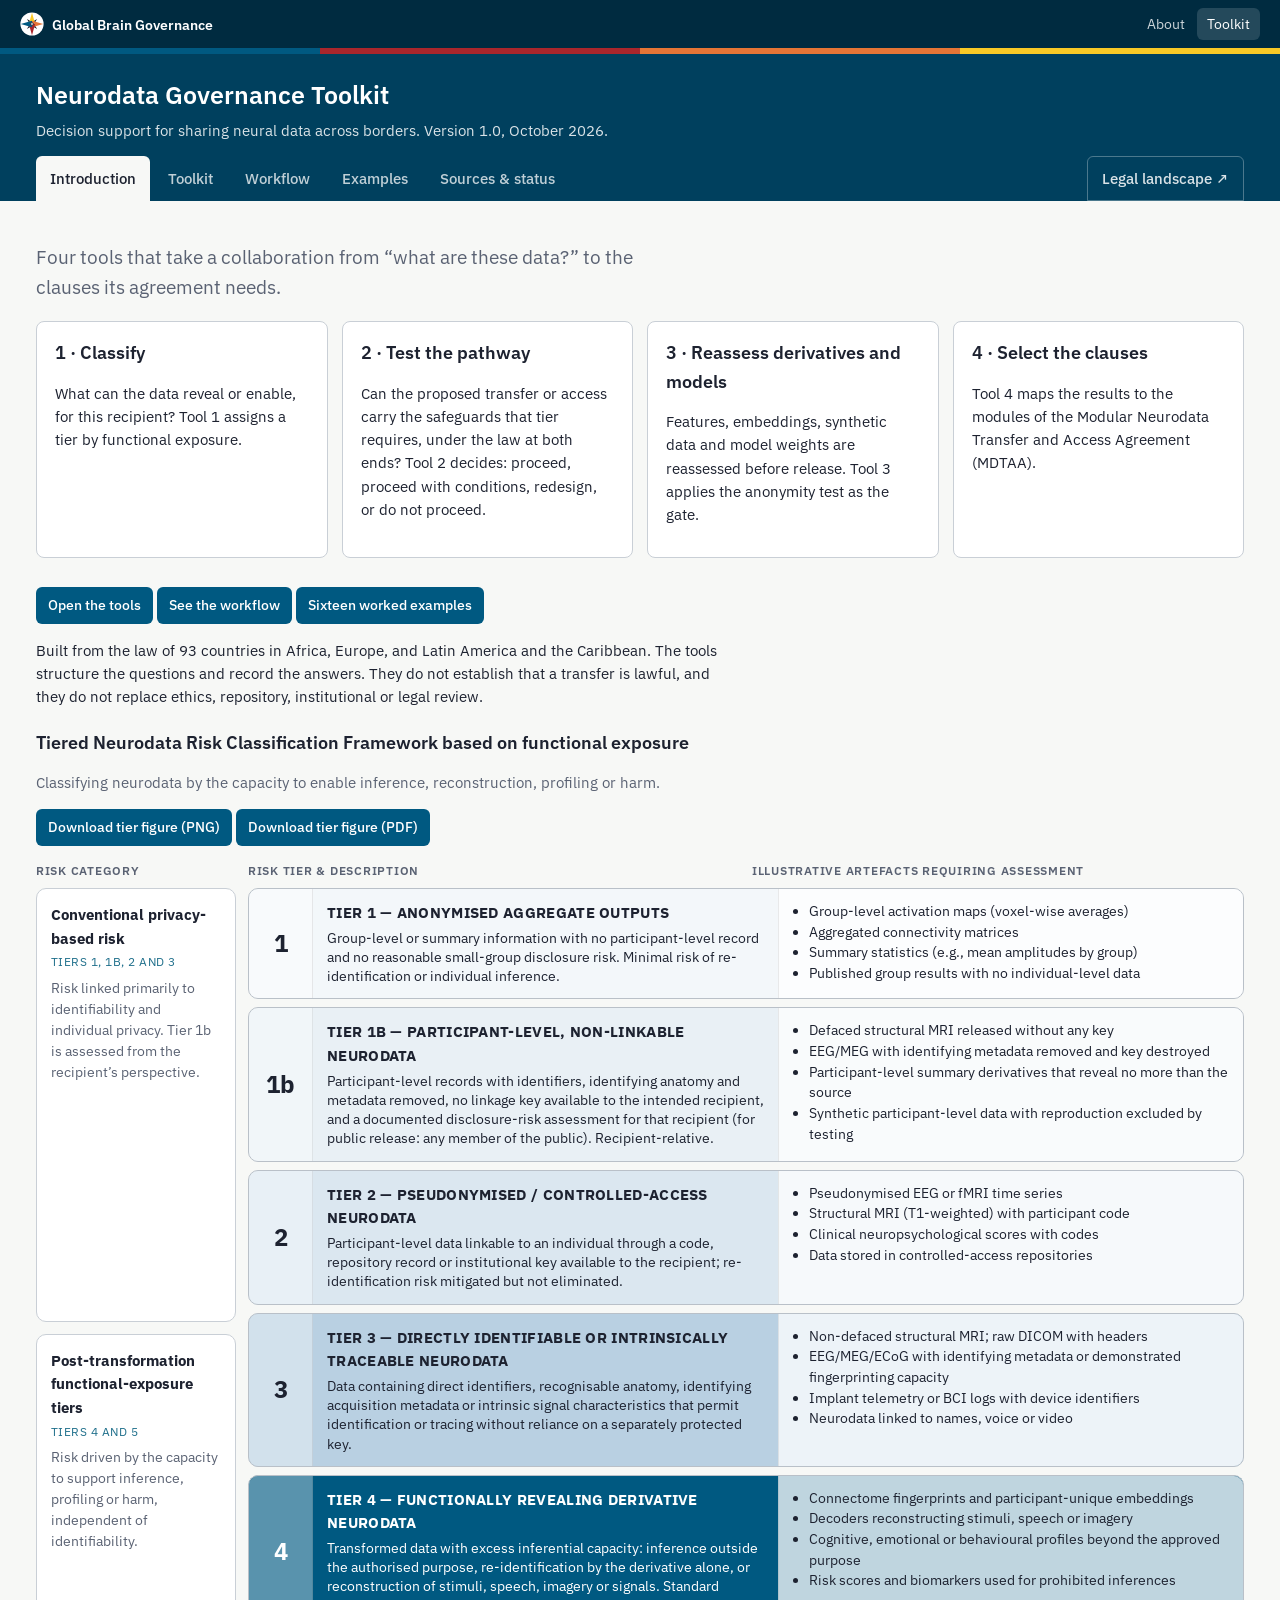
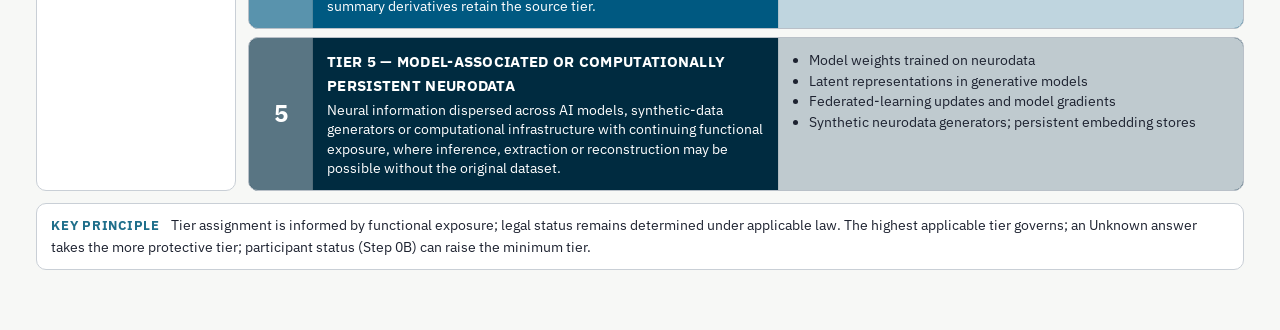
==== toolkit/index.html @ bfcbbe15 "Added initial files" ====
<!doctype html>
<html lang="en">
<head>
<meta charset="utf-8">
<meta name="viewport" content="width=device-width, initial-scale=1">
<title>Neurodata Governance Toolkit Explorer</title>
<meta name="description" content="Interactive explorer for the decision-support toolkit for cross-border neurodata sharing: tools, workflow and ten worked examples.">
<link rel="preconnect" href="https://fonts.googleapis.com">
<link rel="stylesheet" href="https://fonts.googleapis.com/css2?family=IBM+Plex+Sans:wght@400;500;600;700&family=IBM+Plex+Mono:wght@400;500&display=swap">
<style>
:root{--bg:#f7f8f6;--fg:#1d2230;--muted:#5a6273;--line:#c9cfd6;--panel:#fff;--accent:#005981;--accent2:#00405e;--new:#fff;--newline:#c9cfd6;--tier:#e6f0f5;--old:#a9262c;--good:#005981;--loop:#a9262c;--font:"IBM Plex Sans",system-ui,sans-serif;--mono:"IBM Plex Mono",ui-monospace,monospace}
@media (prefers-color-scheme:dark){:root{--bg:#15181f;--fg:#e8eaf0;--muted:#a3abba;--line:#3a4150;--panel:#1d2129;--accent:#5fb0d6;--accent2:#002b40;--new:#1d2129;--newline:#3a4150;--tier:#1e3340;--old:#e0666b;--good:#5fb0d6;--loop:#e0666b;color-scheme:dark}}
*{box-sizing:border-box}
body{margin:0;background:var(--bg);color:var(--fg);font-family:var(--font);font-size:15px;line-height:1.55}
header{background:var(--accent2);color:#fff;padding:22px max(16px,env(safe-area-inset-left)) 0}
.wrap{max-width:1240px;margin:0 auto;padding-left:max(16px,env(safe-area-inset-left,0px));padding-right:max(16px,env(safe-area-inset-right,0px))}
header h1{margin:0;font-size:1.55rem;font-weight:600}
.stripe{height:6px;background:linear-gradient(90deg,#005981 0 25%,#a9262c 25% 50%,#e57536 50% 75%,#f9c926 75% 100%)}
.sitebar{background:#002b40;color:#fff;font-size:.9rem} .sitebar .wrap{display:flex;justify-content:space-between;align-items:center;flex-wrap:wrap;gap:8px;padding:8px 0} .sitebar .sbrand{color:#fff;text-decoration:none;font-weight:600} .sitebar nav{display:flex;gap:2px;flex-wrap:wrap} .sitebar nav a{color:#fff;opacity:.8;text-decoration:none;padding:5px 10px;border-radius:6px} .sitebar nav a:hover,.sitebar nav a.active{opacity:1;background:rgba(255,255,255,.14)} a.parent{color:#fff;opacity:.8;text-decoration:none;font-size:.85rem;display:inline-block;margin-bottom:6px} a.parent:hover{opacity:1;text-decoration:underline}
header p{margin:4px 0 14px;opacity:.85;max-width:80ch}
nav.tabs{display:flex;flex-wrap:wrap;gap:4px}
nav.tabs button{background:transparent;border:0;color:#fff;opacity:.75;padding:10px 14px;font:inherit;font-weight:500;border-radius:6px 6px 0 0;cursor:pointer}
nav.tabs button.active{background:var(--bg);color:var(--fg);opacity:1}
nav.tabs a.tablink{color:#fff;opacity:.85;padding:10px 14px;font-weight:500;text-decoration:none;border-radius:6px 6px 0 0;margin-left:auto;border:1px solid rgba(255,255,255,.35)} nav.tabs a.tablink:hover{opacity:1;background:rgba(255,255,255,.12)}
nav.tabs button:focus-visible{outline:2px solid #fff}
main{padding-block:22px 60px}
.panel{display:none} .panel.active{display:block}
.subtabs{display:flex;flex-wrap:wrap;gap:6px;margin:0 0 16px}
.subtabs button{background:var(--panel);border:1px solid var(--line);color:var(--fg);padding:6px 11px;border-radius:999px;font:inherit;font-size:.9rem;cursor:pointer}
.subtabs button.active{background:var(--accent);border-color:var(--accent);color:#fff}
.subpanel{display:none} .subpanel.active{display:block}
h2{font-size:1.35rem;font-weight:600;margin:0 0 .4rem} h3{font-size:1.15rem;font-weight:600;margin:1.2rem 0 .5rem} h4{font-size:1rem;margin:1.2rem 0 .4rem}
p,li{max-width:78ch} .lead{color:var(--muted)}
.card{background:var(--panel);border:1px solid var(--line);border-radius:8px;padding:16px 18px;margin:0 0 14px}
.grid{display:grid;grid-template-columns:repeat(auto-fit,minmax(260px,1fr));gap:14px}
.grid .card h3{margin-top:0}
details.step{background:var(--panel);border:1px solid var(--line);border-radius:6px;margin:0 0 8px}
details.step.chg{border-color:var(--newline);background:color-mix(in srgb,var(--new) 45%,var(--panel))}
details.step summary{cursor:pointer;padding:10px 12px;display:flex;gap:12px;align-items:baseline;list-style:none}
details.step summary::-webkit-details-marker{display:none}
details.step summary::before{content:"▸";color:var(--accent);flex:0 0 auto} details.step[open] summary::before{content:"▾"}
.stepno{font-family:var(--mono);font-weight:500;color:var(--accent);flex:0 0 auto;min-width:3.2em} .stepq{flex:1 1 auto;min-width:0}
.tag{font-size:.72rem;letter-spacing:.06em;text-transform:uppercase;background:var(--newline);color:#fff;padding:2px 7px;border-radius:4px;flex:0 0 auto}
table{border-collapse:collapse;width:100%;font-size:.9rem} th,td{text-align:left;vertical-align:top;padding:8px 10px;border-top:1px solid var(--line)} th{color:var(--muted);font-weight:600;font-size:.8rem;text-transform:uppercase;letter-spacing:.05em}
tr.chg td{background:var(--new)}
td.k{font-family:var(--mono);white-space:nowrap} td.m{color:var(--muted)}
.tablewrap{overflow-x:auto}
.note{background:var(--tier);border-left:3px solid var(--accent);padding:8px 12px;margin:0 0 8px;font-size:.9rem;color:var(--muted)} .note.chg{background:var(--new);border-left-color:var(--newline);color:var(--fg)}
.controls{display:flex;gap:14px;flex-wrap:wrap;align-items:center;margin:0 0 12px;font-size:.9rem}
.controls input[type=search]{font:inherit;padding:6px 10px;border:1px solid var(--line);border-radius:6px;background:var(--panel);color:var(--fg);min-width:240px}
.facts{display:grid;grid-template-columns:repeat(auto-fit,minmax(200px,1fr));gap:10px;margin:10px 0} .facts div{background:var(--panel);border:1px solid var(--line);border-radius:6px;padding:8px 10px;font-size:.9rem} .facts b{display:block;font-size:.72rem;text-transform:uppercase;letter-spacing:.06em;color:var(--muted);margin-bottom:2px}
.verdicts{display:flex;gap:10px;flex-wrap:wrap;margin:8px 0 4px} .v{padding:5px 10px;border-radius:999px;font-size:.85rem;border:1.5px solid} .v.old{border-color:var(--old);color:var(--old)} .v.new{border-color:var(--good);color:var(--good)}
.strip{display:flex;flex-direction:column;gap:8px;margin:6px 0 10px}
.lane{display:grid;grid-template-columns:150px 1fr;gap:10px;align-items:start} .lanehead{font-weight:600;font-size:.9rem;padding-top:6px}
.chips{display:flex;flex-wrap:wrap;gap:6px} .chip{background:var(--panel);border:1px solid var(--line);border-radius:6px;padding:4px 8px;font-size:.82rem} .chip b{font-family:var(--mono);color:var(--accent);font-weight:500;margin-right:4px} .chip.res{background:var(--tier);border-color:var(--accent);font-weight:600}
.callout{border-left:3px solid var(--old);background:var(--panel);padding:10px 14px;margin:14px 0;font-size:.95rem}
.two{display:grid;grid-template-columns:repeat(auto-fit,minmax(300px,1fr));gap:20px}
figure{margin:0 0 18px;background:var(--panel);border:1px solid var(--line);border-radius:8px;padding:12px} figcaption{color:var(--muted);font-size:.9rem;margin-top:8px}
.scroll{overflow-x:auto} #wf{min-width:1200px;width:100%;height:auto;display:block}
.legend{display:flex;flex-wrap:wrap;gap:12px 20px;font-size:.85rem;color:var(--muted);margin:0 0 10px} .legend span{display:inline-flex;align-items:center;gap:6px} .sw{width:20px;height:13px;border:1.5px solid var(--line);border-radius:3px;background:var(--panel)} .sw.new{background:var(--new);border-color:var(--newline)} .sw.tier{background:var(--tier);border-color:var(--accent)} .sw.loop{border:0;height:2px;background:var(--loop);width:24px}
.tierlist{display:grid;grid-template-columns:repeat(auto-fit,minmax(220px,1fr));gap:10px} .tierlist div{background:var(--panel);border:1px solid var(--line);border-left:4px solid var(--accent);border-radius:6px;padding:8px 12px;font-size:.92rem} .tierlist div.new{border-left-color:var(--newline)} .tierlist b{display:block}
td.old{color:var(--old)} td.new{color:var(--good)}
.excards{display:grid;grid-template-columns:repeat(4,minmax(0,1fr));gap:8px;margin:0 0 20px}
@media (max-width:1000px){.excards{grid-template-columns:repeat(2,minmax(0,1fr))}} @media (max-width:560px){.excards{grid-template-columns:1fr}}
.exdet.neg,.negtxt{color:var(--old)} .postxt{color:var(--good);font-weight:600}
.parties{display:grid;grid-template-columns:repeat(auto-fit,minmax(260px,1fr));gap:10px;margin:10px 0} .parties div{background:var(--tier);border-radius:6px;padding:10px 12px;font-size:.9rem} .parties b{display:block;font-size:.72rem;text-transform:uppercase;letter-spacing:.06em;color:var(--muted);margin-bottom:3px}
.excard{text-align:left;background:var(--panel);border:1.5px solid var(--line);border-radius:8px;padding:8px 10px 8px 24px;position:relative;font:inherit;color:var(--fg);cursor:pointer;display:flex;flex-direction:column;gap:2px;transition:border-color .15s,box-shadow .15s}
.excard:hover{border-color:var(--accent);box-shadow:0 2px 10px rgba(0,0,0,.08)} .excard.active{border-color:var(--accent);box-shadow:0 0 0 2px var(--accent) inset;background:var(--tier)}
.excard:focus-visible{outline:2px solid var(--accent);outline-offset:2px}
.excard::before{content:"";position:absolute;left:10px;top:13px;width:8px;height:8px;border-radius:50%;background:var(--good)} .excard.neg::before{background:var(--old)} .exname{font-weight:600;font-size:.9rem;line-height:1.25} .exmeta{font-size:.7rem;color:var(--muted);text-transform:uppercase;letter-spacing:.04em} .exabs{font-size:.88rem;color:var(--muted);line-height:1.45} .exdet{font-size:.78rem;color:var(--good);font-weight:600;margin-top:2px}
.subpanel.exopen{border-top:3px solid var(--accent);padding-top:10px}
footer{color:var(--muted);font-size:.85rem;border-top:1px solid var(--line);padding-top:14px;margin-top:30px}
a{color:var(--accent)}
.dls{display:flex;flex-wrap:wrap;gap:8px} a.dl{display:inline-block;background:var(--accent);color:#fff;text-decoration:none;padding:7px 12px;border-radius:6px;font-size:.9rem;font-weight:500} a.dl:hover{filter:brightness(1.1)}
@media (max-width:600px){.lane{grid-template-columns:1fr}}

.tierfig{--line:#c9cfd6;font-family:"IBM Plex Sans",system-ui,sans-serif;color:#1d2230;max-width:1240px}
.tierhead{display:grid;grid-template-columns:200px 1fr 1fr;gap:12px;font-size:.78rem;letter-spacing:.06em;text-transform:uppercase;color:#5a6273;font-weight:600;margin:0 0 8px}
.tiergrid{display:grid;grid-template-columns:200px 1fr;grid-template-rows:auto auto;gap:12px}
.tcat{background:#fff;border:1px solid #c9cfd6;border-radius:10px;padding:14px 14px;font-size:.85rem;color:#5a6273}
.tcat b{display:block;color:#1d2230;font-size:.95rem;margin-bottom:2px} .tcat span{display:block;font-size:.78rem;letter-spacing:.04em;text-transform:uppercase;margin-bottom:6px;color:#1f6f8b} .tcat p{margin:0}
.tcat1{grid-row:1;grid-column:1} .tcat2{grid-row:2;grid-column:1}
.tiers{grid-column:2;grid-row:1 / span 2;display:flex;flex-direction:column;gap:8px}
.tier{display:grid;grid-template-columns:64px 1fr 1fr;gap:0;background:var(--tbg);color:var(--tfg);border:1px solid #b9c0c8;border-radius:10px;overflow:hidden}
.tnum{display:flex;align-items:center;justify-content:center;font-size:1.5rem;font-weight:700;background:rgba(255,255,255,.35);border-right:1px solid rgba(0,0,0,.08)}
.tbody{padding:12px 14px} .ttitle{font-weight:700;font-size:.95rem;text-transform:uppercase;letter-spacing:.02em;margin-bottom:4px} .tdesc{font-size:.86rem;line-height:1.4}
.tex{margin:0;padding:12px 14px 12px 30px;background:rgba(255,255,255,.75);color:#1d2230;font-size:.86rem;line-height:1.5;border-left:1px solid rgba(0,0,0,.08)}
.tkey{margin-top:12px;background:#fff;border:1px solid #c9cfd6;border-radius:10px;padding:10px 14px;font-size:.9rem} .tkey b{color:#1f6f8b;margin-right:8px;text-transform:uppercase;font-size:.8rem;letter-spacing:.06em}
@media (prefers-color-scheme:dark){.tierfig{color:#e8eaf0}.tcat,.tkey{background:#1d2129;border-color:#3a4150;color:#a3abba}.tcat b,.tkey{color:#e8eaf0}.tierhead{color:#a3abba}.tex{background:rgba(255,255,255,.85)}}
@media (max-width:760px){.tiergrid,.tierhead{grid-template-columns:1fr}.tiers{grid-column:1;grid-row:auto}.tcat1,.tcat2{grid-column:1;grid-row:auto}.tier{grid-template-columns:48px 1fr}.tex{grid-column:1 / span 2;border-left:0;border-top:1px solid rgba(0,0,0,.08)}.tierhead div:nth-child(3){display:none}}


.iwf-wrap{display:grid;grid-template-columns:minmax(0,1fr) 340px;gap:16px;align-items:start}
@media (max-width:980px){.iwf-wrap{grid-template-columns:1fr}}
.iwf-fig{margin:0} #iwf{min-width:760px;width:100%;height:auto;display:block;cursor:default}
.iwf-legend{display:flex;flex-wrap:wrap;gap:12px 18px;align-items:center;font-size:.85rem;color:var(--muted);margin-top:8px}
.iwf-legend span{display:inline-flex;align-items:center;gap:6px} .sw.fwd{border:0;height:2px;background:var(--accent);width:24px} .sw.loop{border:0;height:2px;background:var(--loop);width:24px}
.iwf-side{background:var(--panel);border:1px solid var(--line);border-radius:8px;padding:14px 16px;position:sticky;top:12px;font-size:.92rem;min-height:200px}
.iwf-side h3{margin:0 0 2px;font-size:1.05rem} .iwf-side .k{font-family:var(--mono);color:var(--accent);font-size:.8rem} .iwf-side p{margin:.5rem 0;max-width:none} .iwf-side h4{margin:.8rem 0 .2rem;font-size:.78rem;letter-spacing:.06em;text-transform:uppercase;color:var(--muted)}
.iwf-side .links a{display:inline-block;margin:2px 6px 2px 0;font-size:.85rem;cursor:pointer;color:var(--accent);text-decoration:underline dotted}
.iwf-empty{color:var(--muted)} .iwf-empty b{color:var(--fg)}
.iwf-tip{position:fixed;z-index:50;max-width:280px;background:var(--fg);color:var(--bg);padding:8px 10px;border-radius:6px;font-size:.82rem;pointer-events:none;box-shadow:0 4px 14px rgba(0,0,0,.25)}
#iwf .node{cursor:pointer} #iwf .node rect{transition:opacity .15s} #iwf.focus .node:not(.on) rect,#iwf.focus .node:not(.on) text{opacity:.22} #iwf.focus .edge:not(.on){opacity:.12}
#iwf .node.sel rect{stroke-width:3} #iwf .edge.on{stroke-width:3}

</style>
</head>
<body>
<div class="sitebar"><div class="wrap"><a class="sbrand" href="/"><svg viewBox="0 0 120 120" width="24" height="24" style="vertical-align:-6px;margin-right:8px" aria-hidden="true">  <circle cx="60" cy="60" r="58" fill="#ffffff"/>  <polygon points="85.5,34.5 53.6,53.6 60,60 66.4,66.4" fill="#1d2230"/><polygon points="34.5,34.5 53.6,66.4 60,60 66.4,53.6" fill="#1d2230"/><polygon points="34.5,85.5 66.4,66.4 60,60 53.6,53.6" fill="#1d2230"/><polygon points="85.5,85.5 66.4,53.6 60,60 53.6,66.4" fill="#1d2230"/>  <polygon points="60.0,4.0 44.0,60.0 60,60 76.0,60.0" fill="#f9c926"/><polygon points="116.0,60.0 60.0,44.0 60,60 60.0,76.0" fill="#e57536"/><polygon points="60.0,116.0 76.0,60.0 60,60 44.0,60.0" fill="#a9262c"/><polygon points="4.0,60.0 60.0,76.0 60,60 60.0,44.0" fill="#005981"/>  <circle cx="60" cy="60" r="7" fill="#ffffff" stroke="#1d2230" stroke-width="4"/></svg>Global Brain Governance</a><nav><a href="/about/">About</a><a class="active" href="/toolkit/">Toolkit</a></nav></div></div>
<div class="stripe"></div>
<header><div class="wrap">
<h1>Neurodata Governance Toolkit</h1>
<p>Decision support for sharing neural data across borders. Version 1.0, October 2026.</p>
<nav class="tabs" role="tablist">
<button data-tab="intro" class="active">Introduction</button><button data-tab="toolkit">Toolkit</button><button data-tab="workflow">Workflow</button><button data-tab="examples">Examples</button><button data-tab="about">Sources &amp; status</button><a class="tablink" href="/toolkit/legal-landscape/">Legal landscape ↗</a>
</nav></div></header>
<main class="wrap">

<section class="panel active" id="panel-intro">
<p class="lead" style="font-size:1.2rem;max-width:60ch">Four tools that take a collaboration from “what are these data?” to the clauses its agreement needs.</p>
<div class="grid">
<div class="card"><h3>1 · Classify</h3><p>What can the data reveal or enable, for this recipient? Tool 1 assigns a tier by functional exposure.</p></div>
<div class="card"><h3>2 · Test the pathway</h3><p>Can the proposed transfer or access carry the safeguards that tier requires, under the law at both ends? Tool 2 decides: proceed, proceed with conditions, redesign, or do not proceed.</p></div>
<div class="card"><h3>3 · Reassess derivatives and models</h3><p>Features, embeddings, synthetic data and model weights are reassessed before release. Tool 3 applies the anonymity test as the gate.</p></div>
<div class="card"><h3>4 · Select the clauses</h3><p>Tool 4 maps the results to the modules of the Modular Neurodata Transfer and Access Agreement (MDTAA).</p></div>
</div>
<p><a class="dl" href="#toolkit">Open the tools</a> <a class="dl" href="#workflow">See the workflow</a> <a class="dl" href="#examples">Sixteen worked examples</a></p>
<p>Built from the law of 93 countries in Africa, Europe, and Latin America and the Caribbean. The tools structure the questions and record the answers. They do not establish that a transfer is lawful, and they do not replace ethics, repository, institutional or legal review.</p>
<h3>Tiered Neurodata Risk Classification Framework based on functional exposure</h3>
<p class="lead">Classifying neurodata by the capacity to enable inference, reconstruction, profiling or harm.</p>
<p><a class="dl" href="pdf/Figure_Tiers.png" download>Download tier figure (PNG)</a> <a class="dl" href="pdf/Figure_Tiers.pdf" download>Download tier figure (PDF)</a></p>
<div class="tierfig">
<div class="tierhead"><div>Risk category</div><div>Risk tier &amp; description</div><div>Illustrative artefacts requiring assessment</div></div>
<div class="tiergrid">
 <div class="tcat tcat1"><b>Conventional privacy-based risk</b><span>Tiers 1, 1b, 2 and 3</span><p>Risk linked primarily to identifiability and individual privacy. Tier 1b is assessed from the recipient’s perspective.</p></div>
 <div class="tcat tcat2"><b>Post-transformation functional-exposure tiers</b><span>Tiers 4 and 5</span><p>Risk driven by the capacity to support inference, profiling or harm, independent of identifiability.</p></div>
 <div class="tiers"><div class="tier" style="--tbg:#f3f7fa;--tfg:#1d2230">
  <div class="tnum">1</div>
  <div class="tbody"><div class="ttitle">Tier 1 — Anonymised aggregate outputs</div><div class="tdesc">Group-level or summary information with no participant-level record and no reasonable small-group disclosure risk. Minimal risk of re-identification or individual inference.</div></div>
  <ul class="tex"><li>Group-level activation maps (voxel-wise averages)</li><li>Aggregated connectivity matrices</li><li>Summary statistics (e.g., mean amplitudes by group)</li><li>Published group results with no individual-level data</li></ul>
</div><div class="tier" style="--tbg:#e9f0f5;--tfg:#1d2230">
  <div class="tnum">1b</div>
  <div class="tbody"><div class="ttitle">Tier 1b — Participant-level, non-linkable neurodata</div><div class="tdesc">Participant-level records with identifiers, identifying anatomy and metadata removed, no linkage key available to the intended recipient, and a documented disclosure-risk assessment for that recipient (for public release: any member of the public). Recipient-relative.</div></div>
  <ul class="tex"><li>Defaced structural MRI released without any key</li><li>EEG/MEG with identifying metadata removed and key destroyed</li><li>Participant-level summary derivatives that reveal no more than the source</li><li>Synthetic participant-level data with reproduction excluded by testing</li></ul>
</div><div class="tier" style="--tbg:#dbe7f0;--tfg:#1d2230">
  <div class="tnum">2</div>
  <div class="tbody"><div class="ttitle">Tier 2 — Pseudonymised / controlled-access neurodata</div><div class="tdesc">Participant-level data linkable to an individual through a code, repository record or institutional key available to the recipient; re-identification risk mitigated but not eliminated.</div></div>
  <ul class="tex"><li>Pseudonymised EEG or fMRI time series</li><li>Structural MRI (T1-weighted) with participant code</li><li>Clinical neuropsychological scores with codes</li><li>Data stored in controlled-access repositories</li></ul>
</div><div class="tier" style="--tbg:#b9d0e2;--tfg:#1d2230">
  <div class="tnum">3</div>
  <div class="tbody"><div class="ttitle">Tier 3 — Directly identifiable or intrinsically traceable neurodata</div><div class="tdesc">Data containing direct identifiers, recognisable anatomy, identifying acquisition metadata or intrinsic signal characteristics that permit identification or tracing without reliance on a separately protected key.</div></div>
  <ul class="tex"><li>Non-defaced structural MRI; raw DICOM with headers</li><li>EEG/MEG/ECoG with identifying metadata or demonstrated fingerprinting capacity</li><li>Implant telemetry or BCI logs with device identifiers</li><li>Neurodata linked to names, voice or video</li></ul>
</div><div class="tier" style="--tbg:#005981;--tfg:#ffffff">
  <div class="tnum">4</div>
  <div class="tbody"><div class="ttitle">Tier 4 — Functionally revealing derivative neurodata</div><div class="tdesc">Transformed data with excess inferential capacity: inference outside the authorised purpose, re-identification by the derivative alone, or reconstruction of stimuli, speech, imagery or signals. Standard summary derivatives retain the source tier.</div></div>
  <ul class="tex"><li>Connectome fingerprints and participant-unique embeddings</li><li>Decoders reconstructing stimuli, speech or imagery</li><li>Cognitive, emotional or behavioural profiles beyond the approved purpose</li><li>Risk scores and biomarkers used for prohibited inferences</li></ul>
</div><div class="tier" style="--tbg:#002b40;--tfg:#ffffff">
  <div class="tnum">5</div>
  <div class="tbody"><div class="ttitle">Tier 5 — Model-associated or computationally persistent neurodata</div><div class="tdesc">Neural information dispersed across AI models, synthetic-data generators or computational infrastructure with continuing functional exposure, where inference, extraction or reconstruction may be possible without the original dataset.</div></div>
  <ul class="tex"><li>Model weights trained on neurodata</li><li>Latent representations in generative models</li><li>Federated-learning updates and model gradients</li><li>Synthetic neurodata generators; persistent embedding stores</li></ul>
</div></div>
</div>
<div class="tkey"><b>Key principle</b> Tier assignment is informed by functional exposure; legal status remains determined under applicable law. The highest applicable tier governs; an Unknown answer takes the more protective tier; participant status (Step 0B) can raise the minimum tier.</div>
</div>
</section>

<section class="panel" id="panel-toolkit">
<h2>The four tools</h2>
<p class="lead">Each tool is a sequence of questions. Click a step to expand its answer rows and required actions; the search box filters steps by text.</p>
<div class="controls"><input type="search" id="toolsearch" placeholder="Filter steps (e.g. public release, Tier 4, EHDS)"><button class="sub" id="expandall">Expand all</button><button class="sub" id="collapseall">Collapse all</button></div>
<div class="card downloads"><h3>Downloads</h3><p class="lead">Print-ready PDFs (A4 landscape) of the four tools, the workflow figure and the tier framework.</p>
<div class="dls"><a class="dl" href="pdf/Toolkit_Tools_1-4.pdf" download>All four tools (PDF, 46 pp.)</a><a class="dl" href="pdf/Tool1_Neurodata_Governance_Decision_Tool.pdf" download>Tool 1 (PDF)</a><a class="dl" href="pdf/Tool2_Neurodata_Transfer_and_Access_Decision_Tool.pdf" download>Tool 2 (PDF)</a><a class="dl" href="pdf/Tool3_Derivative_and_Embedding_Governance_Decision_Tool.pdf" download>Tool 3 (PDF)</a><a class="dl" href="pdf/Tool4_MDTAA_Clause_Selection_Tool.pdf" download>Tool 4 (PDF)</a><a class="dl" href="pdf/Figure_Workflow_Toolkit.png" download>Workflow figure (PNG)</a><a class="dl" href="pdf/Figure_Workflow_Toolkit.svg" download>Workflow figure (SVG)</a><a class="dl" href="pdf/Figure_Tiers.png" download>Tier figure (PNG)</a><a class="dl" href="pdf/Figure_Tiers.pdf" download>Tier figure (PDF)</a></div></div>
<div class="subtabs" data-group="toolkit"><button class="sub" data-sub="toolkit" data-id="t1">Tool 1</button><button class="sub" data-sub="toolkit" data-id="t2">Tool 2</button><button class="sub" data-sub="toolkit" data-id="t3">Tool 3</button><button class="sub" data-sub="toolkit" data-id="t4">Tool 4</button></div>
<section class="subpanel" id="toolkit-t1"><p class="lead">Assigns a functional-exposure tier (5, 4, 3, 2, 1b, 1) to the specific object for the specific recipient. Highest tier governs; Unknown resolves upward; Step 0B can raise the minimum tier.</p><p><a class="dl" href="pdf/Tool1_Neurodata_Governance_Decision_Tool.pdf" download>Download Tool 1 as PDF</a></p><h3>Tool 1 — Neurodata Governance Decision Tool </h3>
<details class="step"><summary><span class="stepno">Applicability checkpoint</span><span class="stepq">Which statutory access regimes and ex ante data-protection, privacy-impact or privacy-risk assessment requirements may apply to the proposed activity? Consider the data category, holder, purpose, jurisdiction and application date, including EHDS where relevant. Assess legal applicability separately from functional-exposure tier.</span></summary>
<table><thead><tr><th>Answer</th><th>Risk tier</th><th>Required action</th></tr></thead><tbody>
<tr><td>Complete checkpoint</td><td>No tier is assigned at this step. Follow the instructions in the Required action column. Any tier identified at an earlier step remains applicable unless resolved through documented reassessment.</td><td>Record potentially applicable regimes and assessment requirements in Neurodata Governance Assessment Record (Schedule B of the MDTAA) Record any unresolved applicability question and refer it to the responsible legal or institutional reviewer in Neurodata Governance Assessment Record (Schedule B of the MDTAA) Continue to Step 1. Completion of this checkpoint does not resolve or waive an outstanding legal requirement.</td></tr>
</tbody></table></details>
<details class="step"><summary><span class="stepno">0B</span><span class="stepq">Participant status. Do the neurodata relate, in whole or in part, to (a) minors; (b) adults who lacked capacity to consent at collection; (c) deceased persons; (d) members of an Indigenous people or a community-governed or otherwise defined population with recognised governance interests; or (e) persons in a dependent relationship with the collecting institution (patients, employees, students, detainees)?</span></summary>
<table><thead><tr><th>Answer</th><th>Risk tier</th><th>Required action</th></tr></thead><tbody>
<tr><td>Yes (select all that apply)</td><td>No tier is assigned at this step. Follow the instructions in the Required action column. Any tier identified at an earlier step remains applicable unless resolved through documented reassessment.</td><td>Record each applicable status and the consent, assent, proxy-consent, community-approval or post-mortem rule relied on under Applicable Law in the Neurodata Governance Assessment Record (Schedule B of the MDTAA). Treat the minimum tier available at the Final Decision as one tier higher than otherwise determined (Tier 1 → Tier 1b; Tier 1b → Tier 2), unless a documented ethics or community determination permits otherwise. Where (d) applies, mark Tool 4 (Supplementary Table 9) Step 17 as required. Continue to Step 1.</td></tr>
<tr><td>No</td><td>No tier is assigned at this step. Follow the instructions in the Required action column. Any tier identified at an earlier step remains applicable unless resolved through documented reassessment.</td><td>Record the basis for the answer in Neurodata Governance Assessment Record (Schedule B of the MDTAA). Continue to Step 1.</td></tr>
<tr><td>Unknown</td><td>No tier is assigned at this step. Follow the instructions in the Required action column. Any tier identified at an earlier step remains applicable unless resolved through documented reassessment.</td><td>Record the uncertainty; obtain the information from the Principal Investigator or data steward. Apply the ‘Yes’ action provisionally. Continue to Step 1.</td></tr>
</tbody></table></details>
<details class="step"><summary><span class="stepno">1</span><span class="stepq">Does this object contain, represent or derive from human neurodata? ? Examples include MRI, fMRI, EEG, MEG, ECoG, neural implant data, BCI recordings, neural features, embeddings, predictions, or AI models trained using neurodata.</span></summary>
<table><thead><tr><th>Answer</th><th>Risk tier</th><th>Required action</th></tr></thead><tbody>
<tr><td>No</td><td>No tier is assigned at this step. Follow the instructions in the Required action column. Any tier identified at an earlier step remains applicable unless resolved through documented reassessment.</td><td>Record why the object falls outside this Tool’s scope in Neurodata Governance Assessment Record (Schedule B of the MDTAA). Record the outcome as “Not applicable” in Neurodata Governance Assessment Record (Schedule B of the MDTAA). Follow the institution’s ordinary data-governance procedures. End this Tool.</td></tr>
<tr><td>Yes</td><td>No tier is assigned at this step. Follow the instructions in the Required action column. Any tier identified at an earlier step remains applicable unless resolved through documented reassessment.</td><td>Record the object’s human-neurodata source or relationship in Neurodata Governance Assessment Record (Schedule B of the MDTAA). Continue to Step 2A.</td></tr>
<tr><td>Unsure</td><td>No tier is assigned at this step. Follow the instructions in the Required action column. Any tier identified at an earlier step remains applicable unless resolved through documented reassessment.</td><td>Record the uncertainty in Neurodata Governance Assessment Record (Schedule B of the MDTAA) Obtain clarification from the Principal Investigator, data steward or technical lead before beginning the proposed sharing or analysis. Pause this assessment. Return to Step 1 when the evidence supports “Yes” or “No”.</td></tr>
</tbody></table></details>
<details class="step"><summary><span class="stepno">2A</span><span class="stepq">Is the object under assessment itself a trained AI model, model component, model gradient, shared embedding store, synthetic-data generator, federated-learning artefact or other persistent computational artefact that was trained on, fitted to or otherwise derived from human neurodata? Examples include model weights, foundation models, federated-learning systems, synthetic-data generators, model gradients, or shared embedding repositories.</span></summary>
<table><thead><tr><th>Answer</th><th>Risk tier</th><th>Required action</th></tr></thead><tbody>
<tr><td>Yes</td><td>No tier is assigned at this step. Follow the instructions in the Required action column. Any tier identified at an earlier step remains applicable unless resolved through documented reassessment.</td><td>Record the artefact, its version and the form of incorporation in Neurodata Governance Assessment Record (Schedule B of the MDTAA). Mark Tool 3 (Supplementary Table 8) as required for this object. Continue to Step 2B.</td></tr>
<tr><td>No</td><td>No tier is assigned at this step. Follow the instructions in the Required action column. Any tier identified at an earlier step remains applicable unless resolved through documented reassessment.</td><td>Record the basis for this answer in Neurodata Governance Assessment Record (Schedule B of the MDTAA). If a model has been or will be trained on this object, note that the model is a separate object requiring its own Tool 1 and Tool 3 assessment. Continue to Step 3.</td></tr>
<tr><td>Unknown</td><td>Tier 5</td><td>Record provisional Tier 5 in Neurodata Governance Assessment Record (Schedule B of the MDTAA) and apply the Tier 5 safeguards specified in Annexure 1 §3.5 to the relevant object and activity. Request technical confirmation of whether incorporation has occurred. Continue to Step 3 to identify additional exposure and safeguards. When clarification is available, return to Step 2A: if “Yes”, continue to Step 2B; if “No”, document resolution of this provisional finding and continue to Step 3. Do not finalise a lower tier or proceed with affected sharing, transfer or deployment while this uncertainty remains unresolved.</td></tr>
</tbody></table></details>
<details class="step"><summary><span class="stepno">2B</span><span class="stepq">Is there evidence, or a reasonable possibility, that neural information persists within the model or computational infrastructure in a manner capable of supporting identification, inference, reconstruction, extraction or profiling of individuals or groups? Consider model memorisation, inversion, membership inference, extraction attacks, reconstructive outputs, shared embeddings and other forms of persistent representation.</span></summary>
<table><thead><tr><th>Answer</th><th>Risk tier</th><th>Required action</th></tr></thead><tbody>
<tr><td>Yes</td><td>Tier 5</td><td>Record a provisional Tier 5 condition in Neurodata Governance Assessment Record (Schedule B of the MDTAA) and apply Tier 5 safeguards provisionally under Annexure 1 §3.5. Record the evidence or credible technical assessment supporting continuing functional exposure in Neurodata Governance Assessment Record (Schedule B of the MDTAA). Initiate or complete Tool 3 (Supplementary Table 8) and apply the Tool 3 (Supplementary Table 8) return procedure below. Continue to Step 3 to identify additional exposure and safeguards. Tier 5 remains unconfirmed until the required assessment establishes its criteria</td></tr>
<tr><td>No</td><td>No tier is assigned at this step. Follow the instructions in the Required action column. Any tier identified at an earlier step remains applicable unless resolved through documented reassessment.</td><td>Record the supporting technical assessment in Neurodata Governance Assessment Record (Schedule B of the MDTAA). Complete Tool 3 (Supplementary Table 8) because Step 2A was answered “Yes”; this answer does not remove that requirement. Apply the Tool 3 (Supplementary Table 8) return procedure below. Continue to Step 3. Do not remove an existing higher-tier finding solely on the basis of this answer.</td></tr>
<tr><td>Unknown</td><td>Tier 5</td><td>Record provisional Tier 5 in Neurodata Governance Assessment Record (Schedule B of the MDTAA) and apply Tier 5 safeguards under Annexure 1 §3.5. Record the unresolved exposure question in Neurodata Governance Assessment Record (Schedule B of the MDTAA). Obtain appropriate specialist technical, legal, ethics or institutional review and complete Tool 3 (Supplementary Table 8). Apply the Tool 3 (Supplementary Table 8) return procedure below. Continue to Step 3 to identify additional exposure and safeguards. Do not finalise a lower tier or proceed with affected sharing, transfer or deployment until the uncertainty is resolved.</td></tr>
</tbody></table></details>
<details class="step"><summary><span class="stepno">3</span><span class="stepq">Is this object a derived neurodata product rather than the original neurodata? ? Examples include embeddings, feature vectors, neural fingerprints, cognitive profiles, classifiers, predictions, or reconstructed neural representations.</span></summary>
<table><thead><tr><th>Answer</th><th>Risk tier</th><th>Required action</th></tr></thead><tbody>
<tr><td>Yes</td><td>No tier is assigned at this step. Follow the instructions in the Required action column. Any tier identified at an earlier step remains applicable unless resolved through documented reassessment.</td><td>Record the source neurodata and the transformation that produced the object in Neurodata Governance Assessment Record (Schedule B of the MDTAA). Continue to Step 4.</td></tr>
<tr><td>No</td><td>No tier is assigned at this step. Follow the instructions in the Required action column. Any tier identified at an earlier step remains applicable unless resolved through documented reassessment.</td><td>Record the basis for treating the object as original neurodata. in Neurodata Governance Assessment Record (Schedule B of the MDTAA). Continue to Step 5 to assess direct identification and traceability.</td></tr>
<tr><td>Unknown</td><td>No tier is assigned at this step. Follow the instructions in the Required action column. Any tier identified at an earlier step remains applicable unless resolved through documented reassessment.</td><td>Obtain provenance or processing information from the data steward or technical lead. Retain all existing tier findings and safeguards. Pause progression beyond this step. Return to Step 3 when the evidence supports “Yes” or “No”.</td></tr>
</tbody></table></details>
<details class="step"><summary><span class="stepno">4</span><span class="stepq">Does this derived object have excess inferential capacity, that is, can it, alone or with information reasonably available to the intended recipient: (i) support inference about neurological, cognitive, emotional or behavioural states or traits outside the purpose for which the source neurodata were authorised; (ii) identify or trace a participant by itself (for example a functional-connectome fingerprint or a high-dimensional embedding unique to a participant); or (iii) reconstruct stimuli, speech, imagery or neural signals? Standard summary derivatives that reveal no more than the source dataset already reveals (for example regional volumes, connectivity matrices or spectral summaries used for the authorised purpose) do not satisfy this question and retain the source tier. Apply Annexure 1 §4.1.6 and the §2.1 distinction between ordinary aggregate description and material group-level Functional Exposure.</span></summary>
<table><thead><tr><th>Answer</th><th>Risk tier</th><th>Required action</th></tr></thead><tbody>
<tr><td>Yes</td><td>Tier 4</td><td>Record a Tier 4 finding and the relevant capability in Neurodata Governance Assessment Record (Schedule B of the MDTAA). Restrict access to controlled access; document permitted uses and prohibited inferences inNeurodata Governance Assessment Record (Schedule B of the MDTAA); prohibit unauthorised profiling, reconstruction and general-purpose AI training; and maintain provenance records. Obtain specialist governance review and complete Tool 3 (Supplementary Table 8). Complete Neuro-TADT (Tool 2) (Supplementary Table 7)  before external sharing or international transfer. Retain any higher tier finding. Continue to Step 5.</td></tr>
<tr><td>No</td><td>No tier is assigned at this step. Follow the instructions in the Required action column. Any tier identified at an earlier step remains applicable unless resolved through documented reassessment.</td><td>Record the evidence supporting this answer in Neurodata Governance Assessment Record (Schedule B of the MDTAA), including why the derivative reveals no more than the source dataset and the additional information reasonably available to the intended recipient. Continue to Step 5.</td></tr>
<tr><td>Unknown</td><td>Tier 4</td><td>Record provisional Tier 4 and the capability requiring assessment in Neurodata Governance Assessment Record (Schedule B of the MDTAA). Apply the safeguards specified in the Step 4 “Yes” row provisionally. Complete Tool 3 (Supplementary Table 8) and obtain the specialist review needed to resolve the uncertainty. Retain any higher tier finding. Continue to Step 5.</td></tr>
</tbody></table></details>
<details class="step"><summary><span class="stepno">5</span><span class="stepq">Does the object contain direct identifiers, recognisable identifying anatomy, identifying acquisition metadata, or intrinsic information that reasonably permits participant identification or tracing beyond linkage through a separately protected code or mapping? Examples include names, identifying DICOM headers, non-defaced facial anatomy, identifying voice or video, or device identifiers and timestamps that enable tracing. Being a raw EEG, MEG, ECoG or MRI acquisition is not, by itself, a “Yes”; linkage solely through a protected code or mapping is assessed at Step 6.</span></summary>
<table><thead><tr><th>Answer</th><th>Risk tier</th><th>Required action</th></tr></thead><tbody>
<tr><td>Yes</td><td>Tier 3</td><td>Record a Tier 3 finding and the identifiers or intrinsic traceability identified in Neurodata Governance Assessment Record (Schedule B of the MDTAA). Store the object in a secure controlled environment with encryption, role-based access, audit logs, and formal access approval. Remove unnecessary identifiers where feasible and restrict downloads and onward sharing. Complete Neuro-TADT (Tool 2) (Supplementary Table 7) before international transfer or external access. Retain any higher tier finding. Continue to Step 6.</td></tr>
<tr><td>No</td><td>No tier is assigned at this step. Follow the instructions in the Required action column. Any tier identified at an earlier step remains applicable unless resolved through documented reassessment.</td><td>Record the basis for concluding that the specified identifiers and intrinsic traceability are absent in Neurodata Governance Assessment Record (Schedule B of the MDTAA). Continue to Step 6.</td></tr>
<tr><td>Unknown</td><td>Tier 3</td><td>Record provisional Tier 3 in Neurodata Governance Assessment Record (Schedule B of the MDTAA). Apply the safeguards specified in the Step 5 “Yes” row provisionally. Assign an identifier and traceability review to the responsible data steward or technical reviewer. Retain any higher tier finding. Continue to Step 6. Return to Step 5 when the review supports “Yes” or “No”.</td></tr>
</tbody></table></details>
<details class="step"><summary><span class="stepno">6</span><span class="stepq">Does the object still contain participant-level neurodata that can be linked back to an individual through a code, repository record or institutional key that is available to, or obtainable by, the intended recipient? Where a key exists but is held by another party under a documented undertaking not to disclose it, answer ‘No’ for that recipient and ‘Yes’ for the key-holder, and record both. Example: a pseudonymised EEG dataset whose participant identifiers are held by the originating institution (‘Yes’ for the originating institution; ‘No’ for an external recipient that has no access to the key).</span></summary>
<table><thead><tr><th>Answer</th><th>Risk tier</th><th>Required action</th></tr></thead><tbody>
<tr><td>Yes</td><td>Tier 2</td><td>Record a Tier 2 finding, the linkage mechanism and the responsible custodian in Neurodata Governance Assessment Record (Schedule B of the MDTAA). Use controlled-access repositories; separate and protect the linkage key; encrypt data in storage and transit; maintain access logs; and restrict re-identification and onward sharing. Put any required Data Use or Transfer Agreement in place before the relevant access or transfer. Where another institution holds the key, record its custody and restrictions without obtaining or disclosing the key. Retain any higher tier finding. Proceed to the Final Decision.</td></tr>
<tr><td>No</td><td>No tier is assigned at this step. Follow the instructions in the Required action column. Any tier identified at an earlier step remains applicable unless resolved through documented reassessment.</td><td>Record the evidence that no linkage mechanism is available to the intended recipient (key destroyed; or key-holder identified with its undertaking recorded) in Neurodata Governance Assessment Record (Schedule B of the MDTAA). If a candidate, provisional or confirmed Tier 3, Tier 4 or Tier 5 finding remains active, proceed to the Final Decision. Otherwise, continue to Step 7.</td></tr>
<tr><td>Unknown</td><td>Tier 2</td><td>Record provisional Tier 2 in Neurodata Governance Assessment Record (Schedule B of the MDTAA). Apply the linkage safeguards specified in the Step 6 “Yes” row to any existing or potentially retained linkage mechanism. Request confirmation from the data holder or repository custodian about whether participant-level linkage remains possible. Retain any higher tier finding. Proceed to the Final Decision with the uncertainty unresolved. When confirmation is available, return to Step 6 and follow the “Yes” or “No” branch.</td></tr>
</tbody></table></details>
<details class="step"><summary><span class="stepno">7</span><span class="stepq">Does the object contain only aggregated or summary-level information with no participant-level records or persistent participant trace? Example: A published study reporting only group-average brain activation patterns, summary statistics, or aggregate connectivity measures with no participant-level records or re-identifiable individual data.</span></summary>
<table><thead><tr><th>Answer</th><th>Risk tier</th><th>Required action</th></tr></thead><tbody>
<tr><td>Yes</td><td>No tier is assigned at this step. Follow the instructions in the Required action column. Any tier identified at an earlier step remains applicable unless resolved through documented reassessment.</td><td>Record the aggregation or summarisation method and the evidence that no participant-level records or persistent participant trace remain in Neurodata Governance Assessment Record (Schedule B of the MDTAA). Continue to Step 8.</td></tr>
<tr><td>No</td><td>No tier is assigned at this step. Follow the instructions in the Required action column. Any tier identified at an earlier step remains applicable unless resolved through documented reassessment.</td><td>Record that the object contains participant-level records without an available linkage mechanism (candidate Tier 1b) in Neurodata Governance Assessment Record (Schedule B of the MDTAA). Continue to Step 8 for the disclosure-risk assessment. Do not record ‘Unclassified’ at this step.</td></tr>
<tr><td>Unknown</td><td>No tier is assigned at this step. Follow the instructions in the Required action column. Any tier identified at an earlier step remains applicable unless resolved through documented reassessment.</td><td>Record that aggregate-only status has not been established Neurodata Governance Assessment Record (Schedule B of the MDTAA). Request technical review of participant-level records, persistent traces and the aggregation or summarisation method. Pause classification and retain any existing safeguards. Do not approve release through this Tool while the uncertainty remains unresolved. Return to Step 7 when the evidence supports “Yes” or “No”.</td></tr>
</tbody></table></details>
<details class="step"><summary><span class="stepno">8</span><span class="stepq">Could an individual or small group still reasonably be identified by means reasonably likely to be used by the intended recipient (for public release: by any member of the public), through rare conditions, small sample sizes, unique characteristics, intrinsic signal characteristics known to permit re-identification for this modality (for example residual facial features after defacing; connectome fingerprints), accompanying metadata, or linkage with data reasonably available to the recipient? Example: a dataset describing a single participant with a rare neurological disorder, a very small cohort from one clinic, or records containing unique demographic or geographic metadata.</span></summary>
<table><thead><tr><th>Answer</th><th>Risk tier</th><th>Required action</th></tr></thead><tbody>
<tr><td>Yes</td><td>Tier 2 (minimum)</td><td>Record Tier 2 as the minimum applicable tier and identify the disclosure mechanism in Neurodata Governance Assessment Record (Schedule B of the MDTAA). Increase aggregation, suppress disclosive information or strengthen de-identification where feasible. Determine and record the necessary access restrictions, including controlled access where required. Reassess the modified object before release, repeating Steps 5–8 and any earlier step affected by the modification. Retain any higher tier finding unless documented reassessment resolves it. Proceed to the Final Decision.</td></tr>
<tr><td>No — and the object is aggregate-only (Step 7 ‘Yes’)</td><td>Tier 1 Note: A Tier 1 outcome does not automatically exclude Annexure 3 in the MDTAA. Apply the exception and triggers in Annexure 1 §7.2 in the MDTAA to the particular object and proposed activity, and record the reason for completing or omitting Annexure 3 in the MDTAA. A Tier 1 outcome shall not override a higher candidate, provisional or confirmed tier identified elsewhere in the assessment.</td><td>Record a Tier 1 finding and the supporting disclosure-risk assessment in Neurodata Governance Assessment Record (Schedule B of the MDTAA). Document the aggregation or anonymisation method and confirm that no participant-level record, persistent participant trace or linkage mechanism remains in Neurodata Governance Assessment Record (Schedule B of the MDTAA). Check the triggers and exceptions in Annexure 1 §7.2 and record why Tool 3 (Supplementary Table 8) is required or may be omitted. Do not use this finding to override a higher candidate, provisional or confirmed tier. Proceed to the Final Decision.</td></tr>
<tr><td>No — and the object is participant-level (Step 7 ‘No’)</td><td>Tier 1b Note: a Tier 1b finding is made for a specified recipient (or for the public) and may differ from the tier applying to the Data Exporter, which may retain a key (Tier 2). A Tier 1b outcome shall not override a higher candidate, provisional or confirmed tier identified elsewhere in the assessment.</td><td>Record a Tier 1b finding and the supporting disclosure-risk assessment in Neurodata Governance Assessment Record (Schedule B of the MDTAA). Document the de-identification method (including defacing, header stripping and date shifting, with software and version), the absence of an available linkage mechanism, and the recipient (or ‘public’) for which the finding is made. Select and record the licence or access condition required by Annexure 1 §3.1b(d), including a prohibition on re-identification attempts. Apply any uplift required by Step 0B. Check the triggers and exceptions in Annexure 1 §7.2 and record why Tool 3 (Supplementary Table 8) is required or may be omitted. Do not use this finding to override a higher candidate, provisional or confirmed tier. Proceed to the Final Decision.</td></tr>
<tr><td>Unknown</td><td>Tier 2</td><td>Record provisional Tier 2 in Neurodata Governance Assessment Record (Schedule B of the MDTAA). Obtain a disclosure-risk review addressing rare conditions, small samples, unique characteristics, and accompanying metadata. Withhold release pending resolution of this uncertainty. Retain any higher tier finding. Proceed to the Final Decision with the uncertainty unresolved. Return to Step 8 when the review supports “Yes” or “No”.</td></tr>
</tbody></table></details>
<details class="step"><summary><span class="stepno">Final Decision</span><span class="stepq">Have all applicable steps and required classification reviews been completed?</span></summary>
<table><thead><tr><th>Answer</th><th>Risk tier</th><th>Required action</th></tr></thead><tbody>
<tr><td>Complete assessment</td><td>-</td><td>Record the highest applicable tier and whether it is provisional or confirmed. Do not finalise a lower tier while a higher candidate or provisional finding remains unresolved. Retain all safeguards whose underlying conditions remain present. Save the outcome, supporting evidence, outstanding actions and responsible reviewer in the assessment record; incorporate or reference it in Neurodata Governance Assessment Record (Schedule B of the MDTAA). where applicable. Complete or update Tools 2 (Supplementary Table 7) and 3 (Supplementary Table 8) where required, then proceed to Tool 4 (Supplementary Table 9) where contractual implementation is needed. Do not begin the proposed activity until required safeguards and approvals are in place. Apply any tier uplift recorded at Step 0B before finalising.</td></tr>
</tbody></table></details></section><section class="subpanel" id="toolkit-t2"><p class="lead">Asks whether the proposed pathway can carry the tier’s safeguards: recipient type (including the gated public-release branch), matrix class (Step 6A), origin- and destination-side restrictions (Step 6B), exporter and importer checks, linkage, AI use, purpose, onward sharing and safeguards. Four outcomes.</p><p><a class="dl" href="pdf/Tool2_Neurodata_Transfer_and_Access_Decision_Tool.pdf" download>Download Tool 2 as PDF</a></p><h3>Tool 2 — Neurodata Transfer and Access Decision Tool, Neuro-TADT</h3>
<div class="note">General instructions before using this tool: Assess the proposed transfer or access arrangement using the tier and safeguards identified in Supplementary Table 6. Wherever this Tool says “record”, enter the information against the relevant step in the transfer and access section of the Neurodata Governance Assessment Record. Where the MDTAA applies, incorporate or reference that assessment in Schedule C and link it to the classification recorded in Schedule B. Record supporting evidence, outstanding actions and responsible persons. Continuing through the assessment does not authorise transfer or access. A later answer does not remove an earlier restriction or unresolved requirement. Before Step 7, complete the pathway lookup at Step 6A and the restrictions check at Step 6B; the actions recorded there are prerequisites for Outcome 1 or 2.</div>
<details class="step"><summary><span class="stepno">1</span><span class="stepq">What are you planning to do with the neurodata? Example: Using an EEG dataset to train a machine learning model for early detection of Alzheimer&#x27;s disease.</span></summary>
<table><thead><tr><th>Answer</th><th>Required action</th></tr></thead><tbody>
<tr><td>Internal use only with no external or cross border sharing or access to data.</td><td>Record the internal use and why no listed external or cross-border pathway applies. Apply the safeguards identified in Supplementary Table 6 and assess applicable statutory access and authorisation requirements. Record “Neuro-TADT not required for this arrangement” and end this Tool. Other applicable governance assessments remain required</td></tr>
<tr><td>Share with another institution; international transfer; repository deposit; cloud-hosted access; or AI platform or vendor access.</td><td>Record every selected pathway and the proposed activity. Continue to Step 2.</td></tr>
<tr><td>Unsure</td><td>Obtain clarification of the proposed storage, sharing, access and processing arrangements. Pause the assessment and do not begin the proposed transfer or external access. Return to Step 1 when the pathway is established.</td></tr>
</tbody></table></details>
<details class="step"><summary><span class="stepno">2</span><span class="stepq">Has the neurodata already been assigned a risk tier using (Tool 1) Supplementary Table 6? Example: The neurodata has been classified as Tier 2 (Moderate Risk) using the criteria in Supplementary Table 26 before planning further processing or sharing.</span></summary>
<table><thead><tr><th>Answer</th><th>Required action</th></tr></thead><tbody>
<tr><td>Yes</td><td>Record the tier, whether it is provisional or confirmed, the applicable safeguards and the (Tool 1) Supplementary Table 6 assessment reference. Carry forward all unresolved conditions and restrictions. A provisional tier may support pathway assessment but does not remove required review. Continue to Step 3.</td></tr>
<tr><td>No</td><td>Complete (Tool 1) Supplementary Table 6 to get a risk tier assigned to the particular data object and proposed activity. Return to Step 2 after a tier has been assigned. If (Tool 1) Supplementary Table 6 cannot establish a tier and requires specialist review, select Final Decision Outcome 4 below.</td></tr>
<tr><td>Unsure</td><td>Locate the existing classification and check that it covers the object, version and proposed activity. Complete or update records according to Supplementary Table 6 if the classification is absent or no longer applicable. Return to Step 2 when the tier and safeguards are established.</td></tr>
</tbody></table></details>
<details class="step"><summary><span class="stepno">3</span><span class="stepq">Who will receive or access the neurodata? Example: An approved research collaborator, an international research consortium, or a trusted cloud service provider processing the neurodata under a data processing agreement.</span></summary>
<table><thead><tr><th>Answer</th><th>Required action</th></tr></thead><tbody>
<tr><td>Named collaborating institution; repository; cloud provider; commercial partner; or AI developer. Select all that apply.</td><td>Record each recipient’s name, role and proposed access or processing activity. Continue to Step 4.</td></tr>
<tr><td>Unknown recipients</td><td>Record which recipients remain unidentified. Obtain recipient information from the proposed collaborator, repository, provider or other responsible party. Do not begin transfer or access. Return to Step 3 once recipients are identified. If they cannot be identified, select Final Decision Outcome 4 below.</td></tr>
<tr><td>Public or unrestricted release (open repository deposit, open licence, public model weights, publication of participant-level supplementary data)</td><td>Record the release channel, licence and any registration or click-through conditions. Public release is permitted through this Tool only where (a) Tool 1 (Supplementary Table 6) records a confirmed Tier 1 or Tier 1b finding made for the public as recipient, or (b) for a model or other computational artefact, Tool 3 (Supplementary Table 8) Step 7 records leakage testing with no material exposure for the intended release conditions and a documented anonymity assessment. If neither condition is met, record ‘Public release not supported by current classification’ and either select Final Decision Outcome 3 (redesign: controlled access, gated or registered access, or federated access) or return the object to Tool 1/Tool 3 for further de-identification or testing. If a condition is met, record ‘Recipients: public’ at Steps 4 and 12, treat Step 5 as ‘Downloadable copy’, and continue to Step 6.</td></tr>
</tbody></table></details>
<details class="step"><summary><span class="stepno">4</span><span class="stepq">Can every recipient and subprocessor be identified? Example: All recipients are known by name, including collaborating institutions, cloud service providers, and any contracted subprocessors.</span></summary>
<table><thead><tr><th>Answer</th><th>Required action</th></tr></thead><tbody>
<tr><td>Yes</td><td>Record each recipient and subprocessor, its role and the information available about its access. Continue to Step 5.</td></tr>
<tr><td>No or Unsure</td><td>Request a complete recipient and subprocessor list from the responsible organisation or provider. Do not begin transfer or access while required identities remain unresolved. Return to Step 4 when the list is complete. If the required information cannot be established, select Final Decision Outcome 4 below.</td></tr>
<tr><td>Not applicable — public release recorded at Step 3</td><td>Record ‘Not applicable: public release permitted under Step 3’. Continue to Step 5.</td></tr>
</tbody></table></details>
<details class="step"><summary><span class="stepno">5</span><span class="stepq">How will recipients access the neurodata or governed artefact? Example: The recipient can download and retain a local copy of the neurodata rather than accessing it only through a secure remote environment.</span></summary>
<table><thead><tr><th>Answer</th><th>Required action</th></tr></thead><tbody>
<tr><td>Downloadable copy</td><td>Record what may be downloaded, by whom and to which environment. Specify tier-appropriate controls for local storage, copying, access, onward sharing, retention and deletion. Continue to Step 6.</td></tr>
<tr><td>Remote or controlled access without downloading the underlying object</td><td>Record the access environment, authorised users and restrictions on downloading or exporting data and outputs. Specify access controls, logging and output review appropriate to the tier. Continue to Step 6.</td></tr>
<tr><td>Query-only or federated access</td><td>Record where processing occurs and what queries, outputs, gradients or other information may leave each environment. Specify controls on queries, outputs, access and logging appropriate to the tier. Continue to Step 6.</td></tr>
<tr><td>Unsure</td><td>Obtain confirmation of the access modes and export capabilities from the recipient or infrastructure provider. Pause the assessment and do not begin access. Return to Step 5 when the access arrangements are established.</td></tr>
</tbody></table></details>
<details class="step"><summary><span class="stepno">6</span><span class="stepq">Will the neurodata be transferred to, stored in, or remotely accessed from another legal jurisdiction? Example: neurodata remains on a server in South Africa but is accessed remotely by researchers in Germany.</span></summary>
<table><thead><tr><th>Answer</th><th>Required action</th></tr></thead><tbody>
<tr><td>Yes</td><td>Record every relevant originating, receiving, hosting and remotely accessing jurisdiction, including relevant subprocessor locations. Continue to Step 7.</td></tr>
<tr><td>No</td><td>Record the locations and the basis for concluding that no cross-jurisdictional transfer, storage or remote access is involved. Continue to Step 7.</td></tr>
<tr><td>Unsure</td><td>Obtain location and remote-access information from the recipients and infrastructure providers. Do not begin transfer or access while relevant jurisdictions remain unresolved. Return to Step 6 when the locations are established. If they cannot be established, select Final Decision Outcome 4 below.</td></tr>
</tbody></table></details>
<details class="step"><summary><span class="stepno">6A</span><span class="stepq">Pathway class. What is the compatibility class of the origin→destination pathway (and of each origin→hosting and origin→remote-access pathway) in Supplementary Data 2 (or the current online version of the matrix)? Record the matrix version and date. Where the destination is the United States or Canada, use the North American governance-unit analysis (Supplementary Figure 1) and record the applicable federal, state or provincial regime instead of a class. Example: Nigeria → Germany is Class B; Germany → Brazil was Class C at the study cut-off and is adequacy-based (Class A2) since 26 January 2026.</span></summary>
<table><thead><tr><th>Answer</th><th>Required action</th></tr></thead><tbody>
<tr><td>A1 (unified legal space)</td><td>Record ‘A1: no transfer mechanism required’. The lawful basis for processing in both environments and any sector-specific or institutional condition remain required at Step 7. Continue to Step 6B.</td></tr>
<tr><td>A2 (convergent; adequacy-type recognition)</td><td>Record the adequacy decision, regulation or recognition relied on, its date and any scope limits (for example sectoral or organisational limits, as for Canada (commercial organisations) or the United States (DPF-certified organisations only)). Verify that the recipient falls within the scope; if it does not, treat the pathway as Class B. Continue to Step 6B.</td></tr>
<tr><td>B (standard transfer instrument)</td><td>Record the instrument required by the origin regime (see the Step 6B regime table and the MDTAA Transfer-Instrument Modules). Mark the corresponding MDTAA module for activation at Tool 4 (Supplementary Table 9) Step 2. Continue to Step 6B.</td></tr>
<tr><td>C (operationally conditional)</td><td>As for Class B, and in addition: mark Tool 4 Step 3 (Supplementary Safeguards Module) as required; require a documented transfer-risk or impact assessment at Step 7(i); and record the supplementary institutional, repository or technical safeguards that make the pathway navigable. Continue to Step 6B.</td></tr>
<tr><td>D (restricted in practice)</td><td>Record that the pathway is restricted. Default to Final Decision Outcome 3: redesign toward remote access, federated or query-only access, aggregation to Tier 1, or an alternative destination. Proceed with a transfer of participant-level data only where counsel in the origin jurisdiction documents a lawful mechanism and the authorisations required at Step 6B. Continue to Step 6B.</td></tr>
<tr><td>E (insufficient legal certainty)</td><td>Record that legal certainty is insufficient. Default to Final Decision Outcome 4 unless counsel in the origin jurisdiction documents a lawful mechanism; where that is done, treat the pathway as Class D. Continue to Step 6B.</td></tr>
<tr><td>Not in matrix / Unsure</td><td>Record the gap. Obtain an origin-jurisdiction legal assessment and treat the pathway as Class C pending that assessment. Continue to Step 6B.</td></tr>
</tbody></table></details>
<details class="step"><summary><span class="stepno">6B</span><span class="stepq">Origin-side and destination-side restrictions. Using the Step 6B regime table (and Supplementary Data 3 for jurisdictions not listed), does any of the following apply? (a) a statutory prohibition on transferring this category of data or this type of database (e.g., LGPD art. 13 §2); (b) a localisation, serving-copy or in-country processing duty (e.g., Kenya reg. 26; Rwanda art. 50); (c) a requirement of prior authorisation, notification, licence or registration by a regulator before transfer or storage abroad (e.g., POPIA s. 57(1)(d); NCSA authorisation); (d) sanctions, export-control or national-security screening of the destination or recipient (e.g., US DOJ Data Security Program, 28 CFR Part 202; OFAC) where any Party is a US person or the data concern US persons; (e) a research export permit, ethics-committee export clearance or data-transfer approval required by the origin jurisdiction (e.g., NACOSTI; NHREC); (f) a destination-side import condition (registration, local representative, sectoral hosting certification such as HDS in France).</span></summary>
<table><thead><tr><th>Answer</th><th>Required action</th></tr></thead><tbody>
<tr><td>Yes (select all that apply)</td><td>Record each applicable restriction, the responsible Party, the competent authority and the evidence required. Where (a) applies, select Final Decision Outcome 3 (redesign so that no transfer of the prohibited category occurs, for example analysis within the origin environment with export of results only) or Outcome 4. Where (b)–(f) apply, mark each as a prerequisite: Outcome 1 may not be selected until the authorisation, registration, serving copy, screening or permit is documented; Outcome 2 may be selected where the action is pending. Continue to Step 7(i).</td></tr>
<tr><td>No</td><td>Record the basis for concluding that none applies, with reference to the regime table or Supplementary Data 3. Continue to Step 7(i).</td></tr>
<tr><td>Unsure</td><td>Obtain origin-jurisdiction and destination-jurisdiction review. Do not begin transfer or access. Return to Step 6B when established; if it cannot be established, select Final Decision Outcome 4 below.</td></tr>
</tbody></table></details>
<details class="step"><summary><span class="stepno">7(i)</span><span class="stepq">Exporter side. Under the law of the originating jurisdiction, have the following been identified and documented: the lawful basis or justification for the disclosure; the transfer mechanism indicated at Step 6A (or the reason none is required); the transfer-risk, transfer-impact, privacy-impact or data-protection assessment required for that mechanism or by the origin regime; the authorisations identified at Step 6B; the exporter’s authority to make the present transfer or release under any upstream conditions (consent scope, ethics approval, repository or funder terms, community agreements); and the ethics, institutional and repository approvals required? Consider consent or another lawful basis, statutory transfer provisions, adequacy-type mechanisms, contractual safeguards, DPIAs, PIAs or other jurisdiction-specific assessments, regulatory authorisation and institutional approval, as applicable.</span></summary>
<table><thead><tr><th>Answer</th><th>Required action</th></tr></thead><tbody>
<tr><td>Yes</td><td>Record each item with its reference and status. Verify the Data Exporter’s authority to make the present transfer or release, including applicable upstream conditions. Mark outstanding items as pending. Continue to Step 7(ii).</td></tr>
<tr><td>No or Unsure</td><td>Identify the missing basis, mechanism, assessment, approval or evidence of authority. Obtain the necessary origin-jurisdiction legal, ethics, institutional or repository review. Do not begin transfer or access. Return to Step 7(i) when documented. If no applicable lawful pathway can be established, select Final Decision Outcome 4 below.</td></tr>
</tbody></table></details>
<details class="step"><summary><span class="stepno">7(ii)</span><span class="stepq">Importer side. Under the law of each receiving, hosting and remotely accessing jurisdiction, have the following been identified and documented: the recipient’s own lawful basis or justification for processing (including any special-category, health-data or sensitive-data condition); any registration, notification, licensing, local-representative or data-protection-officer requirement applying to the recipient; any sectoral hosting requirement (for example health-data hosting certification); and the recipient’s ethics or institutional approval for the proposed use?</span></summary>
<table><thead><tr><th>Answer</th><th>Required action</th></tr></thead><tbody>
<tr><td>Yes</td><td>Record each item with its reference and status. Continue to Step 7A.</td></tr>
<tr><td>No or Unsure</td><td>Identify the missing item and obtain destination-jurisdiction review. Do not begin transfer or access. Return to Step 7(ii) when documented; if it cannot be established, select Final Decision Outcome 4 below.</td></tr>
</tbody></table></details>
<details class="step"><summary><span class="stepno">7A</span><span class="stepq">Does the proposed activity require a statutory access authorisation, data permit or research permit under the origin regime or the hosting regime? Examples: a Findata permit (Finland); a Health Data Hub/CESREES authorisation (France); a Forschungsdatenzentrum authorisation (Germany); a Garante authorisation under art. 110 of the Privacy Code (Italy); a NACOSTI permit (Kenya); a UNCST clearance (Uganda); a COSTECH permit (Tanzania); CONEP approval of an international collaboration (Brazil); or, from 26 March 2029, an EHDS data permit.</span></summary>
<table><thead><tr><th>Answer</th><th>Required action</th></tr></thead><tbody>
<tr><td>Yes</td><td>Record the competent body, required authorisation, application or approval status, and reference. Record the authorised purpose, users, duration, processing location and release conditions once established. Mark an authorisation not yet obtained as pending; do not begin the activity requiring it. Continue to Step 8.</td></tr>
<tr><td>No</td><td>Record the basis for concluding that no such authorisation is required for this activity. Continue to Step 8.</td></tr>
<tr><td>Uncertain</td><td>Obtain review of the authorisation requirement. Do not begin the affected transfer or access. Return to Step 7A when the requirement is established. If it remains unresolved, select Final Decision Outcome 4 below.</td></tr>
</tbody></table></details>
<details class="step"><summary><span class="stepno">8</span><span class="stepq">Can the receiving or accessing governance environment implement and maintain the safeguards required for the assigned tier? Consider institutional oversight, repository governance, technical controls, contractual compliance, auditability, enforcement and available remedies.</span></summary>
<table><thead><tr><th>Answer</th><th>Required action</th></tr></thead><tbody>
<tr><td>Yes</td><td>Record the evidence of capacity to maintain the required safeguards. Identify any safeguards that the environment can support but has not yet implemented, for verification at Step 13. Continue to Step 9.</td></tr>
<tr><td>No</td><td>Record which required safeguards cannot be maintained and why. If an alternative access model or governance arrangement could provide the required protection, select Final Decision Outcome 3 below. If no feasible alternative is identified, select Final Decision Outcome 4 below.</td></tr>
<tr><td>Unsure</td><td>Record which safeguards cannot yet be verified. Request evidence from the recipient or provider (policies, certifications, repository governance documents, audit or penetration-test reports, Annexure 5 self-assessment). Do not begin transfer or access until capacity is verified. Return to Step 8 when evidence is available. If evidence cannot be obtained, select Final Decision Outcome 3 where an alternative access model could provide the required protection; otherwise select Final Decision Outcome 4 below.</td></tr>
</tbody></table></details>
<details class="step"><summary><span class="stepno">9</span><span class="stepq">Will the neurodata be linked with additional datasets after transfer or access? Examples include genomic, electronic health-record, wearable-device, consumer or public-register data.</span></summary>
<table><thead><tr><th>Answer</th><th>Required action</th></tr></thead><tbody>
<tr><td>Yes</td><td>Record the additional datasets, linkage purpose, responsible party and proposed resulting object. Apply Supplementary Table 6 to the proposed linked dataset or resulting object before linkage begins. Update the tier and safeguards recorded at Step 2 and review Steps 3–8 and 7A against that assessment, revising affected answers. Once the affected checks are complete and no blocking outcome applies, continue to Step 10. Do not repeat the same linkage assessment unless relevant circumstances change.</td></tr>
<tr><td>No</td><td>Record that linkage is outside the assessed arrangement and requires reassessment before introduction. Continue to Step 10.</td></tr>
<tr><td>Unsure</td><td>Record that linkage has not been excluded. Prohibit linkage contractually pending clarification (activate Tool 4 (Supplementary Table 9) Step 12 in its prohibitory form). Obtain confirmation from the recipient. Return to Step 9 when the answer is established; if it remains unresolved at the Final Decision, Outcome 1 may not be selected.</td></tr>
</tbody></table></details>
<details class="step"><summary><span class="stepno">10</span><span class="stepq">Will the neurodata or a derivative artefact be used to train, fine-tune, validate, benchmark or deploy an AI or machine-learning system? Example: An external collaborator will use a transferred EEG dataset to fine-tune a model for detecting cognitive impairment, or use the dataset to validate the performance of an existing predictive model.</span></summary>
<table><thead><tr><th>Answer</th><th>Required action</th></tr></thead><tbody>
<tr><td>Yes</td><td>Record the proposed AI activities, system, responsible parties and intended outputs. Complete Tool 3 (Supplementary Table 8) for the proposed activity and follow its Final Decision instructions. If the tier or safeguards change, update Step 2 and repeat the affected pathway checks before continuing. If Tool 3 (Supplementary Table 8) requires unresolved specialist review or prohibits proceeding in the current form, select Final Decision Outcome 4 below. Otherwise, continue to Step 11, carrying forward all outstanding safeguards and restrictions.</td></tr>
<tr><td>No</td><td>Record that these AI activities are outside the assessed arrangement and require assessment before introduction. Continue to Step 11.</td></tr>
<tr><td>Unsure</td><td>Obtain confirmation of the intended AI activities from the recipient. Prohibit unassessed AI use pending clarification. Return to Step 10 when the answer is established. If the intended use cannot be established, select Final Decision Outcome 4 below.</td></tr>
</tbody></table></details>
<details class="step"><summary><span class="stepno">11</span><span class="stepq">Will the neurodata be used for a purpose materially different from the approved research purpose? Examples may include commercial development, employment, insurance, clinical deployment or unrelated secondary research where these activities fall outside the already approved purpose, consent, ethics approval or other applicable authorisation. Interpretive note: Assess the proposed purpose against the authorisations and conditions applicable to this activity, including upstream restrictions and relevant consent, ethics and institutional requirements. A purpose different from the original study is not automatically prohibited, and public availability does not automatically authorise it. Record the basis for permitting the proposed use or the additional review or approval required.</span></summary>
<table><thead><tr><th>Answer</th><th>Required action</th></tr></thead><tbody>
<tr><td>Yes</td><td>Record the proposed purpose and the gap between it and the approved purpose, the consent, the ethics approval and any upstream condition. Do not begin the new use. Obtain the approvals required under Applicable Law and institutional rules: an ethics amendment; re-consent, or a documented compatibility or secondary-use assessment where the origin regime permits research reuse without re-consent; Data Access Committee approval; and the Data Exporter’s written approval. If the proposed purpose is commercial or involves product development, licensing or deployment, mark Tool 4 (Supplementary Table 9) Step 10 as required and Step 11 as not applicable. If the proposed purpose is clinical deployment, record the applicable medical-device or clinical-governance requirements under Tool 4 Step 19. Return to Step 11 when approvals are documented; otherwise select Final Decision Outcome 4 below.</td></tr>
<tr><td>No</td><td>Record the approved purpose and the authorisation or conditions covering it. Continue to Step 12.</td></tr>
<tr><td>Unsure</td><td>Clarify the proposed purpose with the recipient and compare it with applicable authorisations and restrictions. Do not begin the uncertain use. Return to Step 11 when the answer is established. If it remains unresolved, select Final Decision Outcome 4 below.</td></tr>
</tbody></table></details>
<details class="step"><summary><span class="stepno">12</span><span class="stepq">May the recipient disclose, transfer, or provide access to the neurodata or resulting artefacts to another party? This includes collaborators, repositories, vendors, cloud providers, subprocessors and downstream recipients.</span></summary>
<table><thead><tr><th>Answer</th><th>Required action</th></tr></thead><tbody>
<tr><td>Yes</td><td>Record permitted onward recipients or recipient categories, purposes and conditions. Check that onward permission is consistent with upstream conditions. Distinguish permission already granted from permission requiring separate approval. Require applicable safeguards to continue throughout the onward pathway and mark outstanding approvals as pending. If the proposed onward arrangement introduces recipients, locations or access modes not yet assessed, update Steps 3–8 and 7A before continuing. Continue to Step 13.</td></tr>
<tr><td>No</td><td>Record and contractually implement the prohibition on onward transfer or access. Continue to Step 13. This prohibition concerns the recipient’s onward sharing; authority for the Data Exporter’s present transfer remains subject to Step 7.</td></tr>
<tr><td>Unsure</td><td>Clarify the onward-sharing permissions and upstream restrictions. Do not permit onward sharing while permission remains unresolved. Return to Step 12 when the answer is established. If the arrangement cannot be assessed without resolving this issue, select Final Decision Outcome 4 below.</td></tr>
<tr><td>Public release recorded at Step 3</td><td>Record that onward use is governed by the licence selected at Step 3 and that no further recipient-specific control is possible. Confirm that the licence prohibits re-identification and requires attribution and notification of suspected re-identification. Continue to Step 13.</td></tr>
</tbody></table></details>
<details class="step"><summary><span class="stepno">13</span><span class="stepq">Have all legal, institutional, repository, technical and contractual safeguards required for the assigned tier and proposed pathway been implemented and documented? Example: Before an international transfer of Tier 3 MRI data, the parties have confirmed the applicable transfer mechanism and approvals, implemented encrypted transfer and role-based access, enabled audit logging, restricted onward sharing, and documented permitted uses, retention, deletion and incident-response requirements.</span></summary>
<table><thead><tr><th>Answer</th><th>Required action</th></tr></thead><tbody>
<tr><td>Yes</td><td>Record the implementation evidence and responsible verifier. Proceed to the Final Decision below and check the conditions for Outcome 1. Outstanding requirements identified earlier must still be satisfied.</td></tr>
<tr><td>No, but they can be implemented.</td><td>Record each outstanding safeguard, the responsible party and the evidence needed to verify implementation. Proceed to the Final Decision below and select Outcome 2 only if its conditions are met. Do not begin transfer or access before implementation is verified.</td></tr>
<tr><td>No, and they cannot be implemented within the proposed pathway</td><td>Record the safeguards that cannot be implemented. Select Outcome 3 if a feasible alternative arrangement may provide the required protection. Otherwise, select Final Decision Outcome 4 below.</td></tr>
<tr><td>Unsure</td><td>Obtain verification from the responsible technical, legal or governance reviewer. Do not begin transfer or access. Return to Step 13 when implementation can be established. If material uncertainty remains, select Final Decision Outcome 4 below.</td></tr>
</tbody></table></details>
<div class="note">Final Decision: Select and document one outcome Interpretive note: A Neuro-TADT outcome provides structured governance decision support. It does not independently authorise processing, establish formal legal adequacy or replace any required legal, ethics, institutional, repository or regulatory determination.</div>
<details class="step"><summary><span class="stepno">?</span><span class="stepq">Outcome</span></summary>
<table><thead><tr><th>Answer</th><th>Required action</th></tr></thead><tbody>
<tr><td>Decision Criterion</td><td></td></tr>
</tbody></table></details>
<details class="step"><summary><span class="stepno">1</span><span class="stepq">Proceed subject to applicable approvals</span></summary>
<table><thead><tr><th>Answer</th><th>Required action</th></tr></thead><tbody>
<tr><td>Select only where the applicable lawful basis, transfer or access mechanism, required approvals and authority for the present transfer have been confirmed, and all required safeguards are implemented and documented. Record the approved recipients, purposes, access conditions, supporting evidence and reviewer. Proceed only within those confirmed approvals and conditions. Reassess before a material change to the object, purpose, recipient, jurisdiction or access arrangement. Outcome 1 may not be selected while any Step 6B prerequisite, Step 7(i)/(ii) item or Step 9 uncertainty remains open. For public release, Outcome 1 additionally requires the Tier 1/1b or model-anonymity condition at Step 3 to be confirmed, the licence to be recorded, and a takedown and re-identification-response procedure to be documented.</td><td></td></tr>
</tbody></table></details>
<details class="step"><summary><span class="stepno">2</span><span class="stepq">Proceed after supplementary safeguards are implemented</span></summary>
<table><thead><tr><th>Answer</th><th>Required action</th></tr></thead><tbody>
<tr><td>Select where the applicable legal and approval prerequisites are established, but specified safeguards remain to be implemented within the current pathway. Record each outstanding safeguard, responsible party and verification requirement. Withhold transfer or access until implementation is verified. Return to Step 13 and, if all conditions are satisfied, record Outcome 1.</td><td></td></tr>
</tbody></table></details>
<details class="step"><summary><span class="stepno">3</span><span class="stepq">Redesign the transfer or access pathway</span></summary>
<table><thead><tr><th>Answer</th><th>Required action</th></tr></thead><tbody>
<tr><td>Select where required safeguards cannot be maintained under the current arrangement but a feasible alternative may provide the required protection. Record why the current pathway is unsuitable and the proposed changes. Do not begin transfer or access through the unsuitable pathway. Repeat this Tool for the redesigned arrangement, updating Supplementary Table 6 if the changes could affect functional exposure or the required tier.</td><td></td></tr>
</tbody></table></details>
<details class="step"><summary><span class="stepno">4</span><span class="stepq">Do not proceed and obtain specialist review</span></summary>
<table><thead><tr><th>Answer</th><th>Required action</th></tr></thead><tbody>
<tr><td>Select where a required legal basis, mechanism, approval, recipient identity or material governance issue remains unresolved, or the required protection cannot be maintained. Record the reason, required review and responsible person or body. Do not begin the affected transfer or access. Following review, return to the affected step and update all dependent answers. If no acceptable pathway is established, retain this outcome.</td><td></td></tr>
</tbody></table></details></section><section class="subpanel" id="toolkit-t3"><p class="lead">Reassesses derivatives and models for identification, inference and persistence; Step 7 holds the leakage and anonymity assessment that gates public release. Five outcomes.</p><p><a class="dl" href="pdf/Tool3_Derivative_and_Embedding_Governance_Decision_Tool.pdf" download>Download Tool 3 as PDF</a></p><h3>Tool 3 — Derivative and Embedding Governance Decision Tool</h3>
<details class="step"><summary><span class="stepno">1</span><span class="stepq">Has the neurodata undergone, or will it undergo, technical transformation; will it be used in an AI or machine-learning system; or may neurodata-derived information persist in a model or computational infrastructure? Apply the triggers and exceptions in Annexure 1 §7.2. Examples include feature extraction, dimensionality reduction, embedding generation, predictive modelling, synthetic-data generation or AI-model training.</span></summary>
<table><thead><tr><th>Answer</th><th>Required action</th></tr></thead><tbody>
<tr><td>No</td><td>Record why none of these triggers applies. Retain the tier and safeguards established under Tool 1 / Supplementary Table 6. Record “Tool 3 (Supplementary Tool 8) not required for this activity” and return to the referring Tool at its next applicable step. Reassess if the activity or object changes.</td></tr>
<tr><td>Yes</td><td>Record the applicable trigger. If an exception under Annexure 1 §7.2 is established for this particular object and activity, document the exception and return to the referring Tool. Do not apply that exception to AI activities requiring assessment under Supplementary Table 7 Step 10. Otherwise, continue to Step 2.</td></tr>
<tr><td>Unsure</td><td>Obtain clarification of the processing, AI activity or possible computational persistence. Do not mark the activity as exempt while applicability remains uncertain. Pause this assessment and return to Step 1 when the answer is established.</td></tr>
</tbody></table></details>
<details class="step"><summary><span class="stepno">2</span><span class="stepq">What form of transformation has occurred or is proposed? Examples include feature vectors, embeddings, connectivity measures, reconstructed signals, classifiers, predictions, synthetic neurodata, trained models, model gradients, or other derived representations.</span></summary>
<table><thead><tr><th>Answer</th><th>Required action</th></tr></thead><tbody>
<tr><td>One or more forms or activities identified</td><td>Record the transformation or activity, purpose, source neurodata, technical method and resulting or assessed artefact. Identify its version and any retained intermediate representations requiring separate assessment. Continue to Step 3.</td></tr>
<tr><td>Other, but sufficiently described</td><td>Describe the activity and artefact in technical terms sufficient to assess exposure, even if no listed category fits. Continue to Step 3.</td></tr>
<tr><td>Unclear</td><td>Obtain a description from the technical lead, recipient or provider. Pause progression until the activity and assessed object can be identified. Return to Step 2. If essential information cannot be obtained, select Final Decision Outcome 4 below.</td></tr>
</tbody></table></details>
<details class="step"><summary><span class="stepno">3</span><span class="stepq">Can the resulting artefact circulate, be accessed, queried or be deployed independently of the source neurodata? Example: a trained model, embedding repository or predictive classifier is shared without distributing the original EEG or MRI dataset.</span></summary>
<table><thead><tr><th>Answer</th><th>Required action</th></tr></thead><tbody>
<tr><td>Yes</td><td>Record the intended recipients, access mechanisms and deployment environment. Identify the controls needed when the artefact is used without the source data. Continue to Step 4. Independent circulation does not itself determine a tier.</td></tr>
<tr><td>No</td><td>Record how the artefact remains connected to, or controlled with, the source neurodata. Continue to Step 4.</td></tr>
<tr><td>Unsure</td><td>Record independent circulation as possible pending technical confirmation. Request confirmation of the architecture and access arrangements. Continue to Step 4, retaining the unresolved issue for the Final Decision.</td></tr>
</tbody></table></details>
<details class="step"><summary><span class="stepno">4</span><span class="stepq">Can the resulting artefact, alone or with information reasonably available to the intended recipient, identify or trace a participant or re-establish linkage to the source neurodata? Examples: an embedding or latent representation unique to a participant; a synthetic dataset that reproduces training records; a model that memorises participant-level signals; outputs that carry source identifiers or acquisition metadata.</span></summary>
<table><thead><tr><th>Answer</th><th>Required action</th></tr></thead><tbody>
<tr><td>Yes</td><td>Record the identification or tracing mechanism and supporting evidence. Flag the finding for classification under Tool 1 / Supplementary Table 6 and retain applicable identification and linkage safeguards. Continue to Step 5; do not determine the final tier from this answer alone.</td></tr>
<tr><td>No</td><td>Record the supporting evidence and the additional information considered. Continue to Step 5. Absence of identification does not establish absence of inference or computational persistence.</td></tr>
<tr><td>Unknown</td><td>Record the unresolved identification or linkage question and request technical assessment. Apply the relevant provisional safeguards under Tool 1 / Supplementary Table 6. Continue to Step 5 and retain the uncertainty for the Final Decision.</td></tr>
</tbody></table></details>
<details class="step"><summary><span class="stepno">5</span><span class="stepq">Can the artefact reveal, predict, reconstruct or profile neurological, cognitive, emotional or behavioural characteristics of an individual or group, even without directly identifying a participant?Distinguish ordinary aggregate description from material group-level Functional Exposure under Annexure 1 §2.1. Example: an EEG-derived embedding predicts cognitive decline, or a model output classifies stress, attention or neurological status.</span></summary>
<table><thead><tr><th>Answer</th><th>Required action</th></tr></thead><tbody>
<tr><td>Yes</td><td>Record the capability, affected individuals or group, supporting evidence and relevant access conditions. Record a candidate Tier 4 condition and apply Tier 4 safeguards provisionally, retaining any higher applicable safeguards. Continue to Step 6.</td></tr>
<tr><td>No</td><td>Record the evidence supporting this conclusion and its limitations. Continue to Step 6.</td></tr>
<tr><td>Unknown</td><td>Record the unresolved inferential, reconstructive or profiling capability. Apply provisional Tier 4 safeguards, retaining any higher applicable safeguards. Request the technical assessment needed to resolve the question. Continue to Step 6.</td></tr>
</tbody></table></details>
<details class="step"><summary><span class="stepno">6</span><span class="stepq">Has neural information become, or may it reasonably have become, computationally persistent within a model, shared embedding, model gradient, synthetic-data generator, or other infrastructure in a manner capable of supporting continuing inference, reconstruction, extraction or profiling? Model incorporation alone is not sufficient; consider whether information derived from the neurodata may persist and create continuing functional exposure.</span></summary>
<table><thead><tr><th>Answer</th><th>Required action</th></tr></thead><tbody>
<tr><td>Yes</td><td>Record a candidate Tier 5 condition and the evidence of continuing functional exposure. Apply Tier 5 safeguards provisionally pending completion of the assessment. Continue to Step 7. Confirm Tier 5 only if the completed assessment meets Outcome 3.</td></tr>
<tr><td>No</td><td>Record the technical evidence supporting the absence of continuing computational exposure and its limitations. Do not assign Tier 5 solely because model incorporation occurred. Continue to Step 7.</td></tr>
<tr><td>Unknown</td><td>Record provisional Tier 5 and the unresolved persistence or exposure question. Apply Tier 5 safeguards provisionally and request specialist assessment. Continue to Step 7. If material uncertainty remains at the Final Decision, select Outcome 4 rather than confirming Tier 5.</td></tr>
</tbody></table></details>
<details class="step"><summary><span class="stepno">7</span><span class="stepq">Has the artefact or model been evaluated, where technically relevant, for memorisation, training-data extraction, model inversion, membership inference or other forms of information leakage, under the intended access and release conditions? Where public or unrestricted release is proposed, apply the anonymity assessment: (1) likelihood of direct extraction of participant-level information from the artefact (weights, embeddings, generator); (2) likelihood of obtaining participant-level information through queries or outputs, considering all means reasonably likely to be used by any member of the public; (3) documentation of the methods, thresholds, versions and residual risk (cf. EDPB Opinion 28/2024). Example: testing assesses whether prompts, queries or attacks can recover participant-related neural information or determine whether particular records contributed to model training.</span></summary>
<table><thead><tr><th>Answer</th><th>Required action</th></tr></thead><tbody>
<tr><td>Yes—material exposure was identified</td><td>Record the methods, findings, artefact version and tested access conditions. Update the findings at Steps 4–6 as indicated by the evidence. Record a candidate Tier 5 condition where leakage demonstrates continuing model-associated or computationally persistent exposure. Continue to Step 8. Record ‘Public release not supported’.</td></tr>
<tr><td>Yes—no material exposure was identified</td><td>Record the testing scope, methods, thresholds, artefact version and access conditions. Where the tested conditions include public release and steps (1)–(3) are documented, record ‘Anonymity assessment documented: public release may be considered at Tool 2 (Supplementary Table 7) Step 3’. Do not treat the result as proof of absence of exposure beyond those conditions or automatically remove an earlier finding. Continue to Step 8.</td></tr>
<tr><td>Not tested or unknown</td><td>Obtain a technical assessment of whether testing is relevant, proportionate and feasible. Record required testing or alternative evidence, the responsible person and any remaining uncertainty. Retain applicable provisional safeguards and continue to Step 8. If material exposure cannot be assessed reliably, select Outcome 4 at the Final Decision. Record ‘Public release not supported’.</td></tr>
<tr><td>Not technically applicable</td><td>Record the technical justification and responsible reviewer. Continue to Step 8. This answer does not resolve other exposure findings. Record ‘Public release not supported’.</td></tr>
</tbody></table></details>
<details class="step"><summary><span class="stepno">8</span><span class="stepq">Are the provenance and transformation history of the artefact sufficiently documented? Consider the source neurodata, lawful provenance, preprocessing, training purpose, model architecture, training or fine-tuning procedure, model version, vendors, cloud providers, sub processors and subsequent modifications.</span></summary>
<table><thead><tr><th>Answer</th><th>Required action</th></tr></thead><tbody>
<tr><td>Yes</td><td>Preserve or reference the provenance and version records. Continue to Step 9.</td></tr>
<tr><td>No</td><td>Identify the missing records and request them from the responsible parties. Record whether each gap affects the assessment or proposed use. Continue to Step 9, carrying unresolved gaps to the Final Decision. Do not approve affected sharing or deployment while essential provenance remains unresolved.</td></tr>
<tr><td>Unknown</td><td>Obtain information from the technical team, recipient, vendor or provider. Record the outstanding provenance questions and responsible person. Continue to Step 9, carrying unresolved gaps to the Final Decision.</td></tr>
</tbody></table></details>
<details class="step"><summary><span class="stepno">9</span><span class="stepq">Will the proposed access or deployment conditions materially affect functional exposure? Consider downloadable copies, public release, API or query access, external hosting, fine-tuning, transfer learning, model merging, distillation, commercial deployment or access by additional recipients.</span></summary>
<table><thead><tr><th>Answer</th><th>Required action</th></tr></thead><tbody>
<tr><td>Yes</td><td>Record the conditions, their effect on exposure and the safeguards required. Revisit Steps 4–7 if those conditions change the evidence supporting an answer. Mark Supplementary Table 7 for completion or update where an external transfer or access pathway is involved. Continue to Step 9A</td></tr>
<tr><td>No</td><td>Record the assessed access and deployment conditions and why they do not materially change exposure. Continue to Step 9A.</td></tr>
<tr><td>Unknown</td><td>Obtain clarification of intended access, hosting and deployment. Do not approve the unresolved arrangement. Return to Step 9 when the conditions are established. If material uncertainty remains, select Final Decision Outcome 4.</td></tr>
</tbody></table></details>
<details class="step"><summary><span class="stepno">9A</span><span class="stepq">Have the proposed outputs, including features, embeddings, synthetic outputs, and model weights, been assessed against applicable authorisation and release conditions?</span></summary>
<table><thead><tr><th>Answer</th><th>Required action</th></tr></thead><tbody>
<tr><td>Yes</td><td>Record the assessment, applicable conditions, responsible reviewer and approval status. Mark outstanding approvals as pending and withhold release until required approvals are obtained. Continue to Step 10.</td></tr>
<tr><td>No</td><td>Identify the required output or release assessment and responsible reviewer. Withhold release pending that assessment and any required approval. Continue to Step 10 with the requirement recorded as outstanding.</td></tr>
<tr><td>Uncertain</td><td>Obtain confirmation of the applicable conditions and whether they have been assessed. Withhold release while unresolved. Continue to Step 10, retaining the uncertainty for the Final Decision.</td></tr>
</tbody></table></details>
<details class="step"><summary><span class="stepno">10</span><span class="stepq">Are retention, withdrawal, deletion, decommissioning and, where technically feasible, model-unlearning procedures documented and capable of implementation? Example: the project specifies how model versions and embeddings will be retained, how access will be terminated, whether derived artefacts can be deleted and what alternative controls will apply if reliable unlearning is not technically feasible.</span></summary>
<table><thead><tr><th>Answer</th><th>Required action</th></tr></thead><tbody>
<tr><td>Yes</td><td>Record the applicable triggers, responsible parties, procedures, timeframes and verification requirements. Assess the effects of EHDS opt-out, consent withdrawal, erasure requests and contractual termination separately, including their implications for previously authorised processing. Continue to Step 11.</td></tr>
<tr><td>Partly</td><td>Record unavailable controls and their consequences. Obtain review of proportionate alternatives, such as access withdrawal, version retirement, decommissioning, output restrictions or prohibition of further training. Record accepted alternatives, outstanding implementation actions and responsible parties. Continue to Step 11. Do not treat a proposed alternative as an implemented safeguard.</td></tr>
<tr><td>No or unknown</td><td>Obtain specialist technical and governance review of the limitations and possible alternative safeguards. Withhold external sharing or deployment pending that review. Continue to Step 11 with the review requirement recorded as outstanding.</td></tr>
</tbody></table></details>
<details class="step"><summary><span class="stepno">11</span><span class="stepq">Can the identified functional exposure be managed through proportionate legal, institutional, repository, technical and contractual safeguards throughout the proposed use and deployment? Example: An fMRI-derived predictive model remains capable of neurological inference, but access is limited to approved researchers within a secure environment; queries and outputs are monitored; unauthorised profiling, retraining and onward sharing are contractually prohibited; and audit, incident-response, retention and model-decommissioning procedures are documented and enforceable.</span></summary>
<table><thead><tr><th>Answer</th><th>Required action</th></tr></thead><tbody>
<tr><td>Yes</td><td>Record the safeguards and supporting assessment. Proceed to the Final Decision. Any unresolved issue from an earlier step remains applicable.</td></tr>
<tr><td>Only after additional safeguards</td><td>Record each safeguard, responsible party and implementation evidence required. Proceed to the Final Decision, identifying any suitable tier outcome separately from outstanding implementation conditions. Do not begin the affected activity until the required safeguards are implemented and verified.</td></tr>
<tr><td>Unsure</td><td>Record the unresolved governance question and required review. Select Final Decision Outcome 4.</td></tr>
<tr><td>No</td><td>Record why the exposure cannot be managed under the proposed arrangement. Select Final Decision Outcome 5.</td></tr>
</tbody></table></details>
<div class="note">Final Decision: Select and document one outcome Reassessment and implementation: If the assessment changes the provisional tier, return to the Neurodata Governance Decision Tool (Supplementary Table 6). If it affects an existing or proposed transfer or access pathway, repeat the Neurodata Transfer and Access Decision Tool (Supplementary Table 7). The resulting governance determinations should then be implemented through the MDTAA Clause Selection Tool (Supplementary Table 9) where contractual governance is required.</div>
<details class="step"><summary><span class="stepno">?</span><span class="stepq">Outcome</span></summary>
<table><thead><tr><th>Answer</th><th>Required action</th></tr></thead><tbody>
<tr><td>Decision criterion and required action</td><td></td></tr>
</tbody></table></details>
<details class="step"><summary><span class="stepno">1</span><span class="stepq">Retain the existing Tier</span></summary>
<table><thead><tr><th>Answer</th><th>Required action</th></tr></thead><tbody>
<tr><td>Select where documented evidence supports the existing classification of the assessed artefact, no new or increased exposure requires a higher tier, and the applicable safeguards remain suitable. Record the tier, supporting evidence, limitations and any outstanding implementation conditions. Do not convert a candidate or provisional tier into a confirmed tier through this outcome. Resolve material classification uncertainty through Outcome 4. If returning to an unfinished Tool 1 / Supplementary Table 6 assessment, resume at its next applicable step and complete Steps 5 and 6. Complete or update Tool 2 / Supplementary Table 7 where an external pathway is involved.</td><td></td></tr>
</tbody></table></details>
<details class="step"><summary><span class="stepno">2</span><span class="stepq">Refer for Tier 4 classification / re-assessment</span></summary>
<table><thead><tr><th>Answer</th><th>Required action</th></tr></thead><tbody>
<tr><td>Select where a derived artefact supports identification, tracing or material inference, reconstruction or profiling consistent with Table 6 Step 4, and the assessment provides sufficient evidence that Tier 5 criteria are not met. Record the evidence and apply Tier 4 safeguards provisionally. Return to Tool 1 / Supplementary Table 6 at Step 3, follow the Tier 4 pathway and complete Steps 5 and 6. Document resolution of any candidate or provisional Tier 5 finding addressed by this assessment. Absence of evidence alone does not resolve material uncertainty. Do not automatically lower a previously confirmed Tier 5: apply the documented reassessment and approval requirements in Annexure 3 §10.3. Complete or update Tool 2 / Supplementary Table 7 using the resulting classification and safeguards where an external pathway is involved.</td><td></td></tr>
</tbody></table></details>
<details class="step"><summary><span class="stepno">3</span><span class="stepq">Confirm Tier 5 classification</span></summary>
<table><thead><tr><th>Answer</th><th>Required action</th></tr></thead><tbody>
<tr><td>Select where the completed assessment demonstrates continuing functional exposure through neural information persisting within a model or computational infrastructure. Model incorporation alone is insufficient. Record the evidence and confirm Tier 5 finding. Return to Tool 1 / Supplementary Table 6 at Step 2B, record Tier 5 as confirmed and continue from Step 3, including Steps 5 and 6, to identify cumulative safeguards. Reference this completed Tool 3 / Supplementary Table 8 assessment; do not restart it solely because Tool 1 / Supplementary Table 6 refers to it. Complete or update Tool 2 / Supplementary Table 7 where an external pathway is involved.</td><td></td></tr>
</tbody></table></details>
<details class="step"><summary><span class="stepno">4</span><span class="stepq">Specialist review required</span></summary>
<table><thead><tr><th>Answer</th><th>Required action</th></tr></thead><tbody>
<tr><td>Select where material questions about exposure, persistence, testing, provenance, authorisation conditions, deployment or lifecycle controls remain unresolved. Record each unresolved question, required evidence and responsible reviewer. Retain the applicable protective provisional tier and safeguards. Where continuing computational exposure remains materially uncertain, retain provisional Tier 5 safeguards. Do not begin the activity that depends on resolution of the outstanding issue. Following review, return to the affected step, update dependent answers and reconsider the Final Decision.</td><td></td></tr>
</tbody></table></details>
<details class="step"><summary><span class="stepno">5</span><span class="stepq">Do not proceed in the current form</span></summary>
<table><thead><tr><th>Answer</th><th>Required action</th></tr></thead><tbody>
<tr><td>Select where exposure cannot be managed proportionately, essential provenance or oversight cannot be obtained, required lifecycle controls or acceptable alternatives cannot be implemented, or the proposed activity cannot satisfy applicable conditions. Record the reasons and retain the assessment and established tier findings. Do not commence or continue the affected activity in its assessed form. If the artefact, model, access arrangement or purpose is redesigned, repeat the affected assessments before proceeding.</td><td></td></tr>
</tbody></table></details></section><section class="subpanel" id="toolkit-t4"><p class="lead">Maps the recorded tier, pathway conditions and transformation findings to the modules of the Modular Neurodata Transfer and Access Agreement, including the transfer-instrument module for the origin regime.</p><p><a class="dl" href="pdf/Tool4_MDTAA_Clause_Selection_Tool.pdf" download>Download Tool 4 as PDF</a></p><h3>Tool 4 — MDTAA Clause Selection Tool</h3>
<details class="step"><summary><span class="stepno">1. Baseline governance module</span><span class="stepq">Is the MDTAA being used to govern the processing, access, transfer or reuse of neurodata or a governed derivative artefact? Example: A university intends to provide an external collaborator with controlled access to coded EEG recordings under an MDTAA.</span></summary>
<table><thead><tr><th>If YES</th><th>If NO</th></tr></thead><tbody>
<tr><td>Activate the Baseline Governance Module. Identify the parties, assessed objects and activities governed by the arrangement. Continue to Step 2 (Articles 3–7, 9–10 and 14–17; Schedules A and B; Annexure 4, section 5.1.)</td><td>Record “MDTAA Clause Selection Tool not applicable”. Identify whether another agreement or governance mechanism is required. End this Tool.</td></tr>
</tbody></table></details>
<details class="step"><summary><span class="stepno">2. Cross-Border Transfer Module</span><span class="stepq">Does the arrangement involve international transfer, storage in another jurisdiction or remote access from another legal jurisdiction? Example: MRI data collected in South Africa will remain on a South African server but will be accessed remotely by researchers in Germany.</span></summary>
<table><thead><tr><th>If YES</th><th>If NO</th></tr></thead><tbody>
<tr><td>Activate the Cross-Border Transfer Module. Record the originating, receiving, hosting and remotely accessing jurisdictions, the pathway class from Tool 2 (Supplementary Table 7) Step 6A and the restrictions recorded at Step 6B. Activate the Transfer-Instrument Module corresponding to the origin regime (MDTAA Part III: T-EU, T-UK, T-CH, T-BR, T-AR, T-ZA, T-NG, T-KE, T-RW, T-CA, T-US or T-GEN) and record the mandatory instrument in Schedule A Part E.5. Continue to Step 3. (Core Articles 12, 13 and 13A; the activated Transfer-Instrument Module; Annexure 2; Schedule C, where applicable.)</td><td>Do not activate this module on the basis of this step. Continue to Step 3.</td></tr>
</tbody></table></details>
<details class="step"><summary><span class="stepno">3. Supplementary Safeguards Module</span><span class="stepq">Did the Neuro-TADT identify supplementary safeguards as a condition for proceeding? Examples include enhanced encryption, controlled access, local storage, additional oversight or restrictions on government access.</span></summary>
<table><thead><tr><th>If YES</th><th>If NO</th></tr></thead><tbody>
<tr><td>Activate the Supplementary Safeguards Module. Specify each safeguard identified by Tool 2 / Supplementary Table 7, the responsible party and the evidence required to verify implementation. Continue to Step 4. (Article 13A; Schedule C; relevant Annexures as identified by the Neuro-TADT).</td><td>Retain the baseline safeguards and all other safeguards required by the preceding assessments. Continue to Step 4.</td></tr>
</tbody></table></details>
<details class="step"><summary><span class="stepno">4. Enhanced Neurodata Protection Module</span><span class="stepq">Does Tool 1 / Supplementary Table 6 assessment require Tier 3, Tier 4 or Tier 5 safeguards, whether under a confirmed classification or provisionally pending further assessment? Example: Raw intracranial recordings containing persistent participant and device identifiers have been classified as Tier 3 and require enhanced access, security and accountability controls.</span></summary>
<table><thead><tr><th>If YES</th><th>If NO</th></tr></thead><tbody>
<tr><td>Activate the Enhanced Neurodata Protection Module. Incorporate the safeguards required for the applicable Tier 3, Tier 4 or Tier 5 classification, retaining safeguards associated with other conditions that remain present. Mark the selection as provisional where the classification remains provisional. Continue to Step 5. (Articles 10A and 11A; Annexure 1; Annexure 5; Schedule B-D, where applicable).</td><td>Retain the safeguards required for the applicable tier and any separately identified conditions. Continue to Step 5.</td></tr>
</tbody></table></details>
<details class="step"><summary><span class="stepno">5. Derivative Neurodata Module</span><span class="stepq">Does the arrangement involve features, embeddings, connectivity measures, predictions, reconstructed signals, synthetic neurodata or other transformed neural representations? Example: The recipient will generate and retain fMRI-derived embeddings and functional-connectivity measures rather than receiving only the original imaging dataset.</span></summary>
<table><thead><tr><th>If YES</th><th>If NO</th></tr></thead><tbody>
<tr><td>Activate the Derivative Neurodata Module. Specify the governed artefacts, permitted transformations and uses, access conditions and prohibited activities. Incorporate applicable findings from Tool 3 / Supplementary Table 8 or reference the documented exception under Annexure 1 §7.2. Continue to Step 6. (Article 10B; Annexure 3; Article 11B where deletion or unlearning is implicated.)</td><td>Do not activate this module on the basis of this step. Continue to Step 6.</td></tr>
</tbody></table></details>
<details class="step"><summary><span class="stepno">6. AI and Model Governance Module</span><span class="stepq">Will neurodata or derivative artefacts be used to train, fine-tune, validate, benchmark, query or deploy an AI or machine-learning system? Example: An external research team will use EEG recordings to fine-tune and validate a machine-learning model for predicting cognitive impairment.</span></summary>
<table><thead><tr><th>If YES</th><th>If NO</th></tr></thead><tbody>
<tr><td>Activate the AI and Model Governance Module. Specify authorised AI activities, systems or models, technical environments, access restrictions and oversight requirements. Incorporate applicable conditions from Tools 2 and 3 / SupplementaryTables 7 and 8. Module selection does not itself establish Tier 5. Continue to Step 7. (Article 6A; relevant provisions in Schedule D where applicable).</td><td>Do not activate this module on the basis of this step. Continue to Step 7.</td></tr>
</tbody></table></details>
<details class="step"><summary><span class="stepno">7. Controlled Access, Repository and Infrastructure Module</span><span class="stepq">Will access or processing occur through a repository, secure enclave, trusted research environment, federated system, cloud platform, vendor environment or other controlled infrastructure? Example: Researchers will analyse participant-level MRI data inside a trusted research environment that permits approved queries but prohibits downloading the underlying data.</span></summary>
<table><thead><tr><th>If YES</th><th>If NO</th></tr></thead><tbody>
<tr><td>Activate the Controlled Access, Repository and Infrastructure Module. Specify the infrastructure, access model, administrators, providers, security controls and output or download restrictions. Continue to Step 7A. (Articles 6B, 10A, 10B, and 13A;  Annexures 2 and 5; Schedules C and D, where applicable.)</td><td>Do not activate this module on the basis of this step. Continue to Step 7A.</td></tr>
</tbody></table></details>
<details class="step"><summary><span class="stepno">7A. Statutory Access Conditions</span><span class="stepq">Does the arrangement operate under an EHDS permit or another statutory authorisation?</span></summary>
<table><thead><tr><th>If YES</th><th>If NO</th></tr></thead><tbody>
<tr><td>Record the statutory authorisation, its status and its applicable conditions in Schedules C and D, as relevant. Identify the selected provisions that implement each condition; use Step 19 for any additional provisions required. Record any pending authorisation or unresolved condition as outstanding. Continue to Step 8.</td><td>Reference the determination made under Tool 2 / Supplementary Table 7 Step 7A that no such authorisation is required. Continue to Step 8.</td></tr>
</tbody></table></details>
<details class="step"><summary><span class="stepno">8. Onward Transfer and Sub-Processor Module</span><span class="stepq">May the recipient appoint sub-processors or provide the neurodata, derivatives or model-associated artefacts to additional recipients? Example: The receiving university proposes to use a cloud provider for processing and to share derived embeddings with another consortium partner.</span></summary>
<table><thead><tr><th>If YES</th><th>If NO</th></tr></thead><tbody>
<tr><td>Activate the Onward Transfer and Subprocessor Module. Specify permitted recipients or recipient categories, purposes, approval conditions and safeguards that must continue throughout the onward arrangement. Distinguish existing permission from permission requiring further approval and check consistency with upstream conditions. Continue to Step 9. (Article 8; SCC Annex III where applicable).</td><td>Record that onward transfer or appointment of sub-processors is not permitted under the assessed arrangement. Continue to Step 9 to specify the applicable prohibition and any approval procedure.</td></tr>
</tbody></table></details>
<details class="step"><summary><span class="stepno">9, No Onward Transfer Module</span><span class="stepq">Must onward transfer, third-party access, subcontracting, cloud replication or redistribution be prohibited unless prior approval is obtained? Example: The recipient may analyse the EEG data internally but may not upload it to another repository, engage a new cloud vendor or share it with another collaborator without prior written approval.</span></summary>
<table><thead><tr><th>If YES</th><th>If NO</th></tr></thead><tbody>
<tr><td>Activate the No Onward Transfer Module. Specify the prohibited activities and any expressly permitted exceptions or prior-approval procedure. Reconcile these restrictions with Step 8 so that permitted onward activities and prohibited activities are clearly distinguished. Continue to Step 10. (Articles 8).</td><td>Confirm that any permitted onward activities and their conditions have been addressed at Step 8. If Step 8 was also answered “No”, clarify the onward-sharing position and revise Step 8 or Step 9 before continuing. Continue to Step 10.</td></tr>
</tbody></table></details>
<details class="step"><summary><span class="stepno">10. Commercial Use and Intellectual Property module</span><span class="stepq">Does the arrangement involve a commercial partner, product development, licensing, intellectual-property generation or another anticipated commercial use? Example: A medical-device company will use transferred neurodata to develop and commercialise an algorithm for detecting neurological deterioration.</span></summary>
<table><thead><tr><th>If YES</th><th>If NO</th></tr></thead><tbody>
<tr><td>Activate the Commercial Use and Intellectual Property Module. Specify permitted commercial activities, if any, together with ownership, licensing, publication and benefit-allocation conditions. Do not treat the involvement of a commercial partner or the creation of intellectual property as permission for commercial use. Continue to Step 11. (Article 3A; Schedule B where applicable).</td><td>Do not activate this module on the basis of this step. Continue to Step 11.</td></tr>
</tbody></table></details>
<details class="step"><summary><span class="stepno">11. Research Use Only Module</span><span class="stepq">Must use of the neurodata and resulting artefacts be restricted to the approved non-commercial research purposes? Example: A university consortium may use the data only for the approved academic study and may not use them for product development, commercial licensing, employment screening or insurance assessment.</span></summary>
<table><thead><tr><th>If YES</th><th>If NO</th></tr></thead><tbody>
<tr><td>Activate the Research Use Only Module. Specify the approved non-commercial research purposes, authorised users and prohibited uses. Check consistency with Step 10. Where both modules apply, ensure that intellectual-property or commercial-partner provisions do not authorise prohibited commercial use. Continue to Step 12. (Articles 3–6 and 10; incorporated SCC purpose-limitation provisions; Schedules A and B; Schedules C and D, where applicable.)</td><td>Do not activate the Research Use Only Module. Specify the other authorised purposes and applicable restrictions; this answer does not permit unrestricted use. Continue to Step 12.</td></tr>
</tbody></table></details>
<details class="step"><summary><span class="stepno">12. Dataset Linkage Module</span><span class="stepq">Will the neurodata be linked with genomic, clinical, behavioural, wearable, consumer, administrative, public-register or other datasets? Example: Pseudonymised EEG recordings will be linked with genomic variants and electronic health records to investigate predictors of neurodegenerative disease.</span></summary>
<table><thead><tr><th>If YES</th><th>If NO</th></tr></thead><tbody>
<tr><td>Activate the Dataset Linkage Module. Specify authorised datasets, linkage purposes, responsible parties, reassessment requirements and restrictions on further linkage. Incorporate the classification and pathway requirements identified through Tool 2 / Supplementary Table 7 Step 9 and the resulting Table 6 assessment. Continue to Step 13. (Article 4.2(b); Articles 10A and 10B; Annexure 1, section 6.1(a); Annexure 2, sections 7.1(j) and 8.1(f); Annexure 3, sections 7(e) and 10.1(e); Schedule B, Parts B–D and I; Schedule C, Parts H–I and K; Schedule D, Part H, where applicable.)</td><td>Record that dataset linkage is outside the assessed arrangement and requires reassessment before introduction. Continue to Step 13.</td></tr>
</tbody></table></details>
<details class="step"><summary><span class="stepno">13. Permitted Inference and Prohibited Use Module</span><span class="stepq">Can the neurodata or governed artefact support sensitive inference, reconstruction or profiling, or are particular inferences or uses required to be prohibited? Examples include cognitive profiling, emotional inference, reconstruction of neural activity, employment screening or insurance use. Example: The approved project permits inference concerning cognitive fatigue but prohibits emotional profiling, employment screening, insurance assessment and reconstruction of unrelated mental states.</span></summary>
<table><thead><tr><th>If YES</th><th>If NO</th></tr></thead><tbody>
<tr><td>Activate the Permitted Inference and Prohibited Use Module. Specify authorised analyses, prohibited inferences and decisions, and output-review requirements. Distinguish technically possible activities from activities that are authorised. Continue to Step 14. (Article 3A; Articles 6A, 10.6, 10A and 10B; Annexure 1, sections 2–4; Annexure 3, sections 7–8 and 12; Schedule B, Parts C and I; Schedule C, Parts H–I; Schedule D, Parts D–E, where applicable.)</td><td>Retain baseline purpose limitations and all existing use restrictions. Continue to Step 14.</td></tr>
</tbody></table></details>
<details class="step"><summary><span class="stepno">14. Enhanced Audit and Monitoring Module</span><span class="stepq">Do the assigned tier, Neuro-TADT outcome, AI use, recipient environment or identified uncertainty require enhanced audit, monitoring or incident reporting? Example: Access to a Tier 5 model must be logged continuously, with quarterly access reviews, documented model-version changes and immediate reporting of attempted extraction or inversion attacks.</span></summary>
<table><thead><tr><th>If YES</th><th>If NO</th></tr></thead><tbody>
<tr><td>Activate the Enhanced Audit and Monitoring Module. Specify logging, reporting, inspection, testing and audit requirements, including frequency and responsible parties. Continue to Step 15. (Articles 6, 6A.9, 13A and 15; Annexure 2, sections 6–8; Annexure 3, sections 7–10; Annexure 5; Schedule C, Parts I and K; Schedule D, Parts F and H, where applicable.)</td><td>Retain baseline audit, monitoring and incident-reporting obligations. Continue to Step 15.</td></tr>
</tbody></table></details>
<details class="step"><summary><span class="stepno">15. Return, Deletion and Certification Module</span><span class="stepq">Must neurodata, copies or derivative artefacts be returned, deleted or certified as destroyed at the end of the project, following withdrawal or after another specified event? Example: At project completion, the recipient must delete all local EEG copies and derived feature files and provide written certification of deletion within 30 days.</span></summary>
<table><thead><tr><th>If YES</th><th>If NO</th></tr></thead><tbody>
<tr><td>Activate the Return, Deletion and Certification Module. Specify the objects and copies covered, applicable triggers, timeframes, responsible parties, verification evidence and permitted archival exceptions. Continue to Step 16 to address any retained model or persistent artefact separately. (Article 6 and incorporated SCC Clause 8.5; Articles 10, 11B and 15; Annexure 3, sections 7–10; Annexure 5; Schedule B, Parts D and I; Schedule C, Parts I and K; Schedule D, Parts G–H, where applicable.)</td><td>Record the authorised retention period, purpose and applicable conditions. Do not treat this answer as permission for indefinite retention or as displacing mandatory deletion obligations. Continue to Step 16.</td></tr>
</tbody></table></details>
<details class="step"><summary><span class="stepno">16. Persistent Artefact, Model Retention and Unlearning Module</span><span class="stepq">Does the arrangement involve a model, embedding or computational artefact that may persist after the source neurodata are deleted, returned or withdrawn? Example: A predictive model trained on participant neurodata will remain operational after the source dataset is deleted, requiring documented model-retention, version-retirement, decommissioning and technically feasible unlearning procedures.</span></summary>
<table><thead><tr><th>If YES</th><th>If NO</th></tr></thead><tbody>
<tr><td>Activate the Persistent Artefact, Model Retention and Unlearning Module. Specify retention, version retirement, access withdrawal, decommissioning, deletion and technically feasible unlearning procedures, including approved alternatives where necessary. Reconcile these provisions with Step 15 and the findings of Table 8. Continue to Step 17. (Articles 6A, 10B and 11B; Annexure 1, section 3.5; Annexure 3, sections 8–10; Schedule B, Parts H–I; Schedule C, Parts G–I and K; Schedule D, Parts E, G and H, where applicable.)</td><td>Do not activate this module on the basis of this step. Continue to Step 17.</td></tr>
</tbody></table></details>
<details class="step"><summary><span class="stepno">17. Community, Collective and Indigenous Data Governance Module</span><span class="stepq">Does the project involve an Indigenous community, defined population, patient group or other collective with relevant governance authority, cultural interests or community-approved conditions? Example: Neuroimaging data were collected from an Indigenous community whose recognised governance body requires continuing approval of secondary uses and representation on the data-access committee.</span></summary>
<table><thead><tr><th>If YES</th><th>If NO</th></tr></thead><tbody>
<tr><td>Activate the Community, Collective and Indigenous Data Governance Module. Specify the relevant governance body or representatives, consultation requirements, permissions, access conditions and continuing governance arrangements. Continue to Step 18. (Article 3A; Articles 5A and 9, where applicable; Schedule A, Parts A–D; Schedule B, Part I; Schedule D, Part B, where a Data Access Committee exercises continuing authority; Annexure 4, section 5.17.)</td><td>Do not activate this module on the basis of this step. Continue to Step 18.</td></tr>
</tbody></table></details>
<details class="step"><summary><span class="stepno">18. Benefit Sharing and Capacity Development Module</span><span class="stepq">Does the arrangement require benefit-sharing, local analytical access, training, infrastructure support, co-authorship, technology transfer or other capacity-development commitments? Example: An international collaborator receiving neurodata from a lower-resourced institution must provide local researchers with analytical training, access to computing infrastructure, opportunities for co-authorship and participation in downstream model development.</span></summary>
<table><thead><tr><th>If YES</th><th>If NO</th></tr></thead><tbody>
<tr><td>Activate the Benefit Sharing and Capacity Development Module. Specify the commitments, beneficiaries, responsible parties, timeframes and evidence of fulfilment. Continue to Step 19. (Article 3A; Schedule A, Parts A–B; Schedule B, Part I; Annexure 4, sections 5.10, 5.17 and 5.18, as applicable.)</td><td>Do not activate this module on the basis of this step. Continue to Step 19.</td></tr>
</tbody></table></details>
<details class="step"><summary><span class="stepno">19. Optional Project-Specific Module</span><span class="stepq">Are additional jurisdictional, institutional, funder, community or project-specific requirements not addressed adequately by the preceding modules? Examples include export controls, device regulation, cybersecurity certification, publication review or specialised funder conditions. Example: A brain–computer interface project must comply with medical-device requirements, cybersecurity certification conditions and a funder obligation requiring public release of specified aggregate findings.</span></summary>
<table><thead><tr><th>If YES</th><th>If NO</th></tr></thead><tbody>
<tr><td>Activate the Optional Project-Specific Module. Specify requirements not adequately addressed by the other selected modules, including any outstanding implementation provisions identified at Step 7A. Identify the source of each requirement and how it relates to the other MDTAA provisions. Continue to Step 20. (Articles 4–5 and 18; Schedules A–D; relevant Annexures and SCC Annexes I–III, as applicable; Annexure 4, section 5.19.)</td><td>Do not activate this module. Continue to Step 20.</td></tr>
</tbody></table></details>
<details class="step"><summary><span class="stepno">20. Contractual Coordination and Precedence Module</span><span class="stepq">Will the MDTAA operate alongside other legal or governance instruments? Examples include Standard Contractual Clauses, a Data Use Agreement, repository terms, institutional agreements, cloud contracts or funder conditions. Example: The transfer is governed simultaneously by the MDTAA, European Union Standard Contractual Clauses, a repository-access agreement, an institutional Data Use Agreement and the recipient’s cloud-services contract.</span></summary>
<table><thead><tr><th>If YES</th><th>If NO</th></tr></thead><tbody>
<tr><td>Activate the Contractual Coordination and Precedence Module. Identify the other governing instruments, applicable mandatory requirements and the procedure for resolving inconsistencies. Record relevant expiry or termination dates and surviving permissions or obligations. Refer proposed retention, reuse, onward transfer or model persistence beyond those dates for review where required; do not presume that expiry automatically ends all downstream permissions or obligations. Proceed to Final Decision and Implementation. (Articles 3B, 18 and 19; Schedules A–D; SCC Annexes I–III, where incorporated; Annexure 4, sections 2.7 and 5.20.)</td><td>Record the basis for concluding that no additional governing instrument applies. Confirm that the MDTAA remains consistent with applicable mandatory law and institutional requirements. If another governing instrument is identified, revise this answer to “Yes”. Proceed to Final Decision and Implementation.</td></tr>
</tbody></table></details>
<div class="note">Final Decision and Implementation: After completing Steps 1–20 Interpretive note: Selection of an MDTAA module does not establish that the underlying processing or transfer is lawful or that the resulting agreement is enforceable in every jurisdiction. Applicable mandatory law and authorised legal, regulatory, ethics, institutional and repository determinations continue to govern.</div>
<details class="step"><summary><span class="stepno">1.Compile and record</span><span class="stepq">Compile the Baseline Governance Module and all additional modules selected. Record each selection, its trigger, the responsible party and the provisions implementing it. Complete the relevant schedules, annexures and project-specific fields.</span></summary>
<table><thead><tr><th>If YES</th><th>If NO</th></tr></thead><tbody>
<tr><td></td><td></td></tr>
</tbody></table></details>
<details class="step"><summary><span class="stepno">2. Check consistency</span><span class="stepq">Check the selected provisions against Tables 6–8 and other applicable instruments. Resolve conflicting permissions or restrictions, particularly between Steps 8–9, 10–11 and 15–16. Return to the relevant assessment or selection step where clarification is required.</span></summary>
<table><thead><tr><th>If YES</th><th>If NO</th></tr></thead><tbody>
<tr><td></td><td></td></tr>
</tbody></table></details>
<details class="step"><summary><span class="stepno">3. Review and finalize</span><span class="stepq">Obtain required legal, ethics, institutional, repository or regulatory review. Do not finalise or execute the MDTAA while mandatory review or another prerequisite remains unresolved. Record the approved agreement version and outstanding implementation conditions.</span></summary>
<table><thead><tr><th>If YES</th><th>If NO</th></tr></thead><tbody>
<tr><td></td><td></td></tr>
</tbody></table></details>
<details class="step"><summary><span class="stepno">4, Implement and reassess</span><span class="stepq">Do not commence the relevant activity until required approvals and safeguards are in place. Reapply the affected assessments and module-selection steps when material changes alter the object, tier, purpose, recipients, jurisdictions, infrastructure, access arrangements or required safeguards.</span></summary>
<table><thead><tr><th>If YES</th><th>If NO</th></tr></thead><tbody>
<tr><td></td><td></td></tr>
</tbody></table></details></section>
</section>

<section class="panel" id="panel-workflow">
<h2>Workflow</h2>
<p class="lead">The four tools are used in sequence: classify the object, assess the pathway, reassess any transformation, then select the contract modules. Linkage, AI use and material changes loop back to earlier tools.</p>
<p><a class="dl" href="pdf/Figure_Workflow_Toolkit.png" download>Download figure (PNG)</a> <a class="dl" href="pdf/Figure_Workflow_Toolkit.svg" download>Download figure (SVG)</a></p>

<p class="lead">Click any step to highlight what feeds it and what it feeds, and to read what the step decides. Click the background or “Reset” to clear. Hover shows a short summary.</p>
<div class="iwf-wrap">
 <figure class="iwf-fig"><div class="scroll"><svg id="iwf" role="img" aria-label="Interactive workflow of the four tools"></svg></div>
 <div class="iwf-legend"><span><i class="sw"></i>decision step</span><span><i class="sw tier"></i>output</span><span><i class="sw fwd"></i>hand-off to the next tool</span><span><i class="sw loop"></i>loop back</span><button class="sub" id="iwf-reset">Reset</button></div></figure>
 <aside class="iwf-side" id="iwf-side"><div class="iwf-empty"><b>Select a step</b><p>The explanation appears here: what the step asks, what each answer does, why it is in the workflow, and which steps are connected to it.</p></div></aside>
</div>
<div id="iwf-tip" class="iwf-tip" hidden></div>
<script>window.IWF={"panels": [{"id": "t1", "title": "1  Classify the object", "sub": "Neurodata Governance Decision Tool", "rec": "Schedule B", "out": {"id": "t1out", "label": "Tier (highest governs)", "lines": ["Tier 5  model-associated", "Tier 4  revealing derivative", "Tier 3  directly identifiable", "Tier 2  linkable by recipient", "Tier 1b  participant-level, non-linkable", "Tier 1  aggregate"]}}, {"id": "t2", "title": "2  Assess the pathway", "sub": "Neurodata Transfer and Access Decision Tool", "rec": "Schedule C", "out": {"id": "t2out", "label": "Outcome", "lines": ["1  Proceed", "2  Proceed after safeguards", "3  Redesign the pathway", "4  Do not proceed"]}}, {"id": "t3", "title": "3  Reassess the transformation", "sub": "Derivative and Embedding Governance Decision Tool", "rec": "Schedule D", "out": {"id": "t3out", "label": "Outcome", "lines": ["1  Retain tier", "2  Refer Tier 4", "3  Confirm Tier 5", "4  Specialist review", "5  Do not proceed"]}}, {"id": "t4", "title": "4  Select contract modules", "sub": "MDTAA Clause Selection Tool", "rec": "Schedule A E.5 · module list", "out": {"id": "t4out", "label": "Implementation", "lines": ["Compile and check consistency", "Legal, ethics, repository review", "Execute · implement · monitor"]}}], "nodes": [{"id": "t1s0b", "p": "t1", "step": "0B", "title": "Participant status", "text": "Asks whether the data come from minors, adults who could not consent, deceased persons, Indigenous or community-governed groups, or people in a dependent relationship with the collecting institution (patients, employees, students).", "effect": "Yes: the minimum tier available at the end is raised by one level and the community-governance module is flagged. No: continue. Unknown: treated as Yes until resolved.", "why": "Ethics committees treat participant status as decisive; the tier alone does not capture it."}, {"id": "t1s2a", "p": "t1", "step": "2A", "title": "Is the object itself a model or persistent artefact?", "text": "Checks whether the thing being classified is a trained model, model gradient, embedding store, synthetic-data generator or similar, rather than a dataset.", "effect": "Yes: candidate Tier 5 and Tool 3 becomes mandatory for this object. No: continue to the dataset questions. A model trained on a dataset is a separate object with its own assessment.", "why": "Models carry information from their training data and must be assessed on their own."}, {"id": "t1s4", "p": "t1", "step": "4", "title": "Derivative with excess inferential capacity?", "text": "For derived objects only: can it support inferences outside the authorised purpose, identify a participant on its own (for example a connectome fingerprint), or reconstruct stimuli, speech or imagery? Standard summary derivatives that reveal no more than the source keep the source tier.", "effect": "Yes: Tier 4 (controlled access, permitted-inference restrictions, Tool 3 before sharing). No: continue.", "why": "Transformation can increase what data reveal even when it removes identifiers."}, {"id": "t1s5", "p": "t1", "step": "5", "title": "Direct identifiers or identifying anatomy?", "text": "Names, identifying DICOM headers, non-defaced faces, voice or video, device identifiers and timestamps that allow tracing.", "effect": "Yes: Tier 3 (secure environment, encryption, formal access approval, no downloads without review). No: continue to the linkage question.", "why": "Directly identifiable neurodata are health data of the highest sensitivity in every sampled regime."}, {"id": "t1s6", "p": "t1", "step": "6", "title": "Linkage key available to the recipient?", "text": "Can the intended recipient re-link records to individuals through a code, repository record or institutional key? The answer can differ by recipient: the lab that keeps the key answers Yes for itself and No for an external recipient that cannot obtain it.", "effect": "Yes: Tier 2 (controlled access, data-use agreement, key kept separate). No: continue to the aggregate and disclosure-risk questions.", "why": "Whether data are personal is assessed from the recipient's perspective (CJEU C-413/23 P; LGPD art. 12; POPIA)."}, {"id": "t1s8", "p": "t1", "step": "8", "title": "Disclosure risk for the intended recipient?", "text": "Could an individual or small group still reasonably be identified by the intended recipient (for a public release, by anyone), through rare conditions, small cohorts, unique metadata, residual facial features or linkage with available data?", "effect": "Yes: Tier 2 minimum; aggregate or suppress and reassess. No and aggregate-only: Tier 1. No and participant-level: Tier 1b, with the de-identification method, licence and re-identification prohibition recorded.", "why": "This is the test that lets open-science releases be classified instead of stalling."}, {"id": "t2s3", "p": "t2", "step": "3", "title": "Who receives the data?", "text": "Named institutions and providers; a public or unrestricted release (open repository, open licence, public model weights); or recipients that cannot be identified.", "effect": "Named: continue. Public release: allowed only on a confirmed Tier 1 or 1b finding made for the public, or a documented model-anonymity assessment from Tool 3 Step 7; otherwise redesign to controlled or gated access. Unknown: stop until identified.", "why": "Open releases need a gate, not a dead end; unknown recipients cannot be bound by any safeguard."}, {"id": "t2s6a", "p": "t2", "step": "6A", "title": "Compatibility class of the pathway", "text": "Looks up the origin→destination pair (and hosting and remote-access jurisdictions) in the 93×93 compatibility matrix.", "effect": "A1: no transfer mechanism needed. A2: adequacy-type recognition, check its scope. B: standard instrument under origin law. C: standard instrument plus supplementary safeguards and a transfer-risk assessment. D: redesign toward remote or federated access unless counsel documents a mechanism. E: do not proceed unless counsel documents a mechanism.", "why": "This connects the comparative legal analysis to the decision."}, {"id": "t2s6b", "p": "t2", "step": "6B", "title": "Origin- and destination-side restrictions", "text": "Checks the regime table for a statutory export prohibition, a localisation or serving-copy duty, regulator authorisation or registration, sanctions or export-control screening, a research export permit, and destination-side import conditions.", "effect": "A prohibition forces redesign (analysis in place, results only) or stop. Any other restriction becomes a prerequisite that must be documented before Outcome 1.", "why": "These rules (LGPD art. 13, Kenya reg. 26, POPIA s. 57, 28 CFR 202) are what most often stop a transfer in practice."}, {"id": "t2s7", "p": "t2", "step": "7", "title": "Exporter and importer legal checks", "text": "7(i): the exporter's lawful basis, the transfer mechanism indicated at 6A, the required risk or impact assessment, the authorisations from 6B, and the exporter's authority under consent and ethics approvals. 7(ii): the importer's own lawful basis for sensitive data, registrations, hosting certifications and approvals. 7A: any statutory data permit or research permit.", "effect": "All documented: continue. Anything missing: obtain the review; do not begin transfer; if no lawful pathway exists, Outcome 4.", "why": "Transfer law binds the exporter; processing law binds the importer; both have to be satisfied."}, {"id": "t2s9", "p": "t2", "step": "9 / 10", "title": "Linkage or AI use planned?", "text": "Will the recipient link the data with genomic, clinical, wearable or other datasets? Will the data or derivatives be used to train, fine-tune, validate or deploy a model?", "effect": "Linkage: the linked dataset goes back to Tool 1 for re-tiering before linkage. AI use: Tool 3 must be completed before this pass can finish.", "why": "Both change what the data can reveal, so the classification has to be redone."}, {"id": "t2s11", "p": "t2", "step": "11–13", "title": "Purpose, onward sharing, safeguards", "text": "Is the use materially different from the approved purpose? May the recipient pass data on? Are all required safeguards implemented and verified?", "effect": "A different purpose needs approvals (ethics amendment, re-consent or compatibility assessment). Onward sharing is permitted only within recorded conditions. Safeguards not yet implemented give Outcome 2; safeguards that cannot be implemented give Outcome 3 or 4.", "why": "Purpose limitation and onward-transfer control are the obligations most contracts under-specify."}, {"id": "t3s4", "p": "t3", "step": "4", "title": "Can the artefact identify or re-link a participant?", "text": "An embedding unique to a participant, a synthetic dataset that reproduces training records, or a model that memorises participant-level signals.", "effect": "Yes: flagged for identification safeguards and Tier 3/2 treatment. No: continue; absence of identification does not establish absence of inference or persistence.", "why": "Derived objects can carry identity even when they look nothing like the source."}, {"id": "t3s5", "p": "t3", "step": "5 / 6", "title": "Inference capability and computational persistence", "text": "Step 5: can the artefact reveal, predict or profile cognitive, emotional or neurological states? Step 6: does neural information persist in a model, embedding store or generator in a way that supports continuing inference or extraction?", "effect": "Step 5 Yes: candidate Tier 4. Step 6 Yes: candidate Tier 5. Model incorporation alone is not enough; the question is whether exposure persists.", "why": "Tiers 4 and 5 are defined by what the artefact can do, not by its technical form."}, {"id": "t3s7", "p": "t3", "step": "7", "title": "Leakage and anonymity assessment", "text": "Has the artefact been tested for memorisation, extraction, inversion and membership inference under the intended release conditions? For public release: likelihood of direct extraction, likelihood through queries, and documentation (the EDPB Opinion 28/2024 test).", "effect": "Material exposure found: public release not supported. No material exposure under tested conditions: the public-release branch at Tool 2 Step 3 may be used. Not tested: specialist review.", "why": "This is the only evidence that can justify releasing weights or synthetic data publicly."}, {"id": "t3s8", "p": "t3", "step": "8–9A", "title": "Provenance, deployment, release conditions", "text": "Is the transformation history documented (source data, preprocessing, training, versions, vendors)? Do the proposed access or deployment conditions change exposure (downloads, APIs, fine-tuning, commercial deployment)? Have outputs been checked against release conditions?", "effect": "Gaps in provenance block sharing of the affected artefact; changed deployment conditions trigger a Tool 2 pass for the artefact; release conditions must be approved before anything leaves.", "why": "Permission to analyse is not permission to export; both must be recorded."}, {"id": "t3s10", "p": "t3", "step": "10–11", "title": "Lifecycle controls and manageability", "text": "Are retention, deletion, decommissioning and (where feasible) unlearning procedures documented? Can the remaining exposure be managed with proportionate safeguards?", "effect": "Yes: proceed to an outcome. Partly: record alternatives such as version retirement or output restrictions. No: Outcome 5, do not proceed in the current form.", "why": "Deleting source data does not remove its influence from a model."}, {"id": "t4s2", "p": "t4", "step": "2", "title": "Cross-border and transfer-instrument module", "text": "Activated for any international transfer, storage or remote access. Records the compatibility class and restrictions from Tool 2 and activates the module for the origin regime: EU SCCs, UK IDTA or Addendum, Swiss clauses, ANPD standard clauses, AAIP clauses, POPIA s. 72 agreement, Kenya reg. 41 instrument, NDPC instrument, NCSA authorisation, Québec s. 17 agreement, HIPAA DUA terms, or the generic module.", "effect": "The mandatory instrument is attached unmodified and takes precedence to the extent its own law requires; the rest of the MDTAA supplements it.", "why": "A single EU-style contract cannot serve a Brazilian, South African or Nigerian exporter."}, {"id": "t4s3", "p": "t4", "step": "3–7", "title": "Safeguards, enhanced protection, derivatives, AI, controlled access", "text": "Supplementary safeguards for Class C pathways or Outcome 2; enhanced protection for Tiers 3–5; derivative-neurodata terms; AI and model governance; controlled-access, repository and statutory-authorisation conditions.", "effect": "Each module adds obligations, responsible parties and verification requirements drawn from Tools 1–3.", "why": "The contract should carry exactly the safeguards the assessments identified, no more and no less."}, {"id": "t4s8", "p": "t4", "step": "8–13", "title": "Onward transfer, commercial use, linkage, permitted inference", "text": "Whether sub-processors and onward recipients are allowed; commercial versus research-only use; which datasets may be linked; which inferences are authorised and which are prohibited.", "effect": "Onward permissions must be consistent with upstream conditions; commercial involvement is not permission for commercial use; prohibited inferences are listed explicitly.", "why": "These are the uses that participants and communities most often object to."}, {"id": "t4s14", "p": "t4", "step": "14–20", "title": "Audit, deletion, persistent artefacts, community, coordination, law and forum", "text": "Audit and monitoring; return, deletion and certification; retention and unlearning for models; community and Indigenous governance; benefit sharing; project-specific requirements; coordination with other instruments; governing law and forum chosen from a menu.", "effect": "Completes the agreement and sets the reassessment triggers; governing law is selected per transfer rather than defaulting to an EU Member State.", "why": "Agreements must remain enforceable in both parties' jurisdictions."}], "outs": {"t1out": {"title": "Tier assigned", "text": "The highest applicable tier governs, recorded as provisional or confirmed. The tier sets the minimum safeguards and is carried into Tool 2.", "effect": "Feeds Tool 2; a linked dataset or a changed artefact returns here for re-tiering.", "why": ""}, "t2out": {"title": "Pathway outcome", "text": "1 Proceed subject to approvals; 2 Proceed after specified safeguards are implemented and verified; 3 Redesign the pathway (remote, federated, aggregation, another destination); 4 Do not proceed and obtain specialist review.", "effect": "Outcome 1 cannot be selected while any 6B prerequisite, 7 item or linkage uncertainty is open. Conditions feed Tool 4.", "why": ""}, "t3out": {"title": "Transformation outcome", "text": "1 Retain the existing tier; 2 Refer for Tier 4; 3 Confirm Tier 5; 4 Specialist review required; 5 Do not proceed in the current form.", "effect": "A changed tier returns the object to Tool 1; an affected pathway repeats Tool 2; findings feed Tool 4.", "why": ""}, "t4out": {"title": "Implementation", "text": "Compile the selected modules, check consistency, obtain legal, ethics and repository review, execute, implement and monitor.", "effect": "A material change in object, purpose, recipient, jurisdiction, access, linkage, AI use or deployment reopens the affected tool.", "why": ""}}, "edges": [["t1s0b", "t1s2a", "seq"], ["t1s2a", "t1s4", "seq"], ["t1s4", "t1s5", "seq"], ["t1s5", "t1s6", "seq"], ["t1s6", "t1s8", "seq"], ["t1s8", "t1out", "seq"], ["t2s3", "t2s6a", "seq"], ["t2s6a", "t2s6b", "seq"], ["t2s6b", "t2s7", "seq"], ["t2s7", "t2s9", "seq"], ["t2s9", "t2s11", "seq"], ["t2s11", "t2out", "seq"], ["t3s4", "t3s5", "seq"], ["t3s5", "t3s7", "seq"], ["t3s7", "t3s8", "seq"], ["t3s8", "t3s10", "seq"], ["t3s10", "t3out", "seq"], ["t4s2", "t4s3", "seq"], ["t4s3", "t4s8", "seq"], ["t4s8", "t4s14", "seq"], ["t4s14", "t4out", "seq"], ["t1out", "t2s3", "fwd", "tier"], ["t1s2a", "t3s4", "fwd", "model object"], ["t2s9", "t3s4", "fwd", "AI use"], ["t3s7", "t2s3", "fwd", "release gate"], ["t2out", "t4s2", "fwd", "conditions"], ["t3out", "t4s3", "fwd", "findings"], ["t2s9", "t1s0b", "loop", "linkage → re-tier"], ["t3out", "t1s0b", "loop", "tier changed"], ["t3s8", "t2s3", "loop", "pathway affected"], ["t4out", "t1s0b", "loop", "material change"]]};</script>

</section>

<section class="panel" id="panel-examples">
<h2>Sixteen worked examples</h2>
<p class="lead">Realistic arrangements drawn from current practice in the sampled regions; a red dot marks the cases that end in “do not proceed”. Click one to open it below the list: parties, data, the path through the four tools, the legal points that decide the case and the questions to put to counsel.</p>
<div class="excards" data-group="examples"><button class="excard" data-sub="examples" data-id="s1" title="Proceed (conditions documented)"><span class="exname">Germany → OpenNeuro (open deposit)</span><span class="exmeta">Europe → North America</span></button><button class="excard" data-sub="examples" data-id="s2" title="Proceed in two gated passes"><span class="exname">Nigeria → Germany (federated, public weights)</span><span class="exmeta">Africa → Europe</span></button><button class="excard" data-sub="examples" data-id="s3" title="Proceed after authorisation"><span class="exname">South Africa → UK (downloadable copy)</span><span class="exmeta">Africa → Europe</span></button><button class="excard" data-sub="examples" data-id="s4" title="Redesign, then Proceed"><span class="exname">Brazil → United States (public-health database)</span><span class="exmeta">Latin America → North America</span></button><button class="excard" data-sub="examples" data-id="s5" title="Proceed"><span class="exname">Texas hospital → Berlin (HIPAA de-identified)</span><span class="exmeta">North America → Europe</span></button><button class="excard" data-sub="examples" data-id="s6" title="Proceed after screening (or redesign)"><span class="exname">United States → Cuba</span><span class="exmeta">North America → Latin America</span></button><button class="excard" data-sub="examples" data-id="s7" title="Proceed after PIA"><span class="exname">Québec → France (secure enclave)</span><span class="exmeta">North America → Europe</span></button><button class="excard" data-sub="examples" data-id="s8" title="Proceed"><span class="exname">Finland → Germany (Findata)</span><span class="exmeta">Europe → Europe</span></button><button class="excard" data-sub="examples" data-id="s9" title="Proceed after consent and basis documented"><span class="exname">Chile → Spain (adolescents, consumer EEG)</span><span class="exmeta">Latin America → Europe</span></button><button class="excard" data-sub="examples" data-id="s10" title="Proceed after serving copy and permits"><span class="exname">Kenya → UK (cloud-hosted clinical EEG)</span><span class="exmeta">Africa → Europe</span></button><button class="excard" data-sub="examples" data-id="s11" title="Proceed"><span class="exname">Argentina → Spain (adequacy)</span><span class="exmeta">Latin America → Europe</span></button><button class="excard neg" data-sub="examples" data-id="s12" title="Do not proceed"><span class="exname">Libya → Italy (no lawful pathway)</span><span class="exmeta">Africa → Europe</span></button><button class="excard neg" data-sub="examples" data-id="s13" title="Do not proceed (redesign with new consent)"><span class="exname">Consumer neurotech → Dutch lab (consent scope)</span><span class="exmeta">North America → Europe</span></button><button class="excard neg" data-sub="examples" data-id="s14" title="Do not proceed (redesign as de-identified research disclosure)"><span class="exname">Ontario hospital → device company (commercial)</span><span class="exmeta">North America → North America</span></button><button class="excard neg" data-sub="examples" data-id="s15" title="Do not proceed in current form (retrain or gate)"><span class="exname">Dutch lab → public model hub (leakage)</span><span class="exmeta">Europe → public release</span></button><button class="excard neg" data-sub="examples" data-id="s16" title="Do not proceed (licence prerequisite unmet)"><span class="exname">Egypt → UK (licence unavailable)</span><span class="exmeta">Africa → Europe</span></button></div>
<section class="subpanel" id="examples-s1">
<h3>Open deposit of defaced MRI/fMRI from a German lab on OpenNeuro under CC0</h3>
<p class="lead">A cognitive-neuroscience lab at a German public university has finished a study on 120 healthy adults and wants to deposit the dataset on OpenNeuro, the open neuroimaging repository operated by Stanford University, under a CC0 licence. The data have been defaced, DICOM headers stripped and acquisition dates shifted, but the lab keeps its subject-code key for future follow-up. Participants signed a GDPR-edition Open Brain Consent form that mentions open, worldwide release.</p>
<div class="parties"><div><b>Data provider</b>German public university, cognitive-neuroscience lab (controller under GDPR and §27 BDSG; ethics approval from the university committee).</div><div><b>Recipient</b>OpenNeuro (Stanford University, United States): a public repository with no data-use agreement, CC0 licensing and a stated prohibition on re-identification attempts; downstream users are the general public.</div><div><b>Data</b>T1-weighted structural MRI (1 mm), task fMRI runs and behavioural logs in BIDS format; defaced; no demographic detail beyond age band and sex; no clinical diagnoses.</div></div>
<div class="facts"><div><b>Origin regime</b>Germany (GDPR, §27 BDSG)</div><div><b>Destination</b>United States (public repository)</div><div><b>Access mode</b>Downloadable copy, public</div><div><b>Determination</b><span class="postxt">Proceed (conditions documented)</span></div></div>
<h4>Path through the tools</h4>
<div class="strip"><div class="lane"><div class="lanehead">Tool 1</div><div class="chips"><span class="chip"><b>0B</b> No</span><span class="chip"><b>2A</b> No</span><span class="chip"><b>5</b> No</span><span class="chip"><b>6</b> No (public) / Yes (lab)</span><span class="chip"><b>7</b> No</span><span class="chip"><b>8</b> No</span><span class="chip res">Tier 1b for the public; Tier 2 for the lab&#x27;s own copy. Confirmed.</span></div></div><div class="lane"><div class="lanehead">Tool 2</div><div class="chips"><span class="chip"><b>1</b> Repository deposit</span><span class="chip"><b>3</b> Public or unrestricted release</span><span class="chip"><b>5</b> Downloadable copy</span><span class="chip"><b>6</b> Yes</span><span class="chip"><b>6A</b> North American governance unit</span><span class="chip"><b>6B</b> No</span><span class="chip"><b>7(i)</b> Yes</span><span class="chip"><b>7(ii)</b> Yes</span><span class="chip"><b>9 / 10 / 11</b> No</span><span class="chip"><b>12</b> Public release</span><span class="chip"><b>13</b> Yes</span><span class="chip res">Outcome 1 — Proceed. Licence recorded; re-identification ban; takedown and response procedure documented.</span></div></div><div class="lane"><div class="lanehead">Tool 3</div><div class="chips"><span class="chip"><b>1</b> No</span><span class="chip res">Not required.</span></div></div><div class="lane"><div class="lanehead">Tool 4</div><div class="chips"><span class="chip"><b>1</b> No</span><span class="chip res">Not required.</span></div></div></div>
<h4>Step-by-step</h4>
<details class="step" open><summary><span class="stepno">Tool 1</span><span class="stepq">Tier 1b for the public; Tier 2 for the lab&#x27;s own copy. Confirmed.</span></summary><table><thead><tr><th>Step</th><th>Answer</th><th>Note</th></tr></thead><tbody><tr><td class="k">0B</td><td>No</td><td class="m">Consenting adults; no vulnerability flag.</td></tr><tr><td class="k">2A</td><td>No</td><td class="m">The object is a dataset, not a model.</td></tr><tr><td class="k">5</td><td>No</td><td class="m">Defaced; headers and dates removed; tool and version recorded.</td></tr><tr><td class="k">6</td><td>No (public) / Yes (lab)</td><td class="m">Key not available to OpenNeuro or its users; lab retains it.</td></tr><tr><td class="k">7</td><td>No</td><td class="m">Participant-level, so candidate Tier 1b.</td></tr><tr><td class="k">8</td><td>No</td><td class="m">Disclosure-risk assessment for the public: healthy cohort, no rare diagnoses, residual-risk literature noted.</td></tr></tbody></table></details><details class="step" open><summary><span class="stepno">Tool 2</span><span class="stepq">Outcome 1 — Proceed. Licence recorded; re-identification ban; takedown and response procedure documented.</span></summary><table><thead><tr><th>Step</th><th>Answer</th><th>Note</th></tr></thead><tbody><tr><td class="k">1</td><td>Repository deposit</td><td class="m"></td></tr><tr><td class="k">3</td><td>Public or unrestricted release</td><td class="m">Permitted: Tool 1 holds a confirmed Tier 1b finding for the public.</td></tr><tr><td class="k">5</td><td>Downloadable copy</td><td class="m"></td></tr><tr><td class="k">6</td><td>Yes</td><td class="m">Hosting in the United States.</td></tr><tr><td class="k">6A</td><td>North American governance unit</td><td class="m">No transfer mechanism required for data anonymous to the recipient; DPF would be unavailable to a university anyway.</td></tr><tr><td class="k">6B</td><td>No</td><td class="m">No prohibition, localisation, authorisation, sanctions or permit.</td></tr><tr><td class="k">7(i)</td><td>Yes</td><td class="m">Art. 9(2)(j) GDPR + §27 BDSG; consent covers open release (Open Brain Consent); ethics approval on file.</td></tr><tr><td class="k">7(ii)</td><td>Yes</td><td class="m">OpenNeuro terms recorded; no GDPR obligations on the repository.</td></tr><tr><td class="k">9 / 10 / 11</td><td>No</td><td class="m"></td></tr><tr><td class="k">12</td><td>Public release</td><td class="m">Onward use governed by CC0 plus the repository&#x27;s re-identification prohibition.</td></tr><tr><td class="k">13</td><td>Yes</td><td class="m">De-identification, licence terms, takedown procedure.</td></tr></tbody></table></details><details class="step" open><summary><span class="stepno">Tool 3</span><span class="stepq">Not required.</span></summary><table><thead><tr><th>Step</th><th>Answer</th><th>Note</th></tr></thead><tbody><tr><td class="k">1</td><td>No</td><td class="m">No transformation by the depositor.</td></tr></tbody></table></details><details class="step" open><summary><span class="stepno">Tool 4</span><span class="stepq">Not required.</span></summary><table><thead><tr><th>Step</th><th>Answer</th><th>Note</th></tr></thead><tbody><tr><td class="k">1</td><td>No</td><td class="m">No bilateral agreement for a public deposit.</td></tr></tbody></table></details>
<div class="two"><div><h4>Legal points that decide the case</h4><ul><li>CJEU C-413/23 P (EDPS v SRB, 4 Sept 2025): pseudonymised data may be non-personal for a recipient without means of re-identification.</li><li>Residual re-identification risk after defacing (Schwarz 2019; Steeg 2024) must be weighed in the Step 8 assessment.</li><li>EU–US DPF is available only to FTC/DOT-regulated organisations; irrelevant for anonymous data, decisive if the data were personal.</li></ul></div><div><h4>Questions to put to counsel</h4><ul><li>Does the consent text cover open, worldwide release and commercial reuse?</li><li>Is the defacing method adequate for 7T or high-resolution T1 images?</li><li>Who answers a re-identification report, and how fast?</li></ul></div></div>
</section><section class="subpanel" id="examples-s2">
<h3>Nigerian clinical EEG, federated training with a German consortium, public release of model weights</h3>
<p class="lead">A federal teaching hospital in Lagos holds clinical EEG from 400 patients treated for epilepsy, including adolescents. A German university consortium proposes federated training of a seizure-detection model: raw EEG never leaves the hospital, model updates are aggregated on a cloud server, and the consortium wants to publish the final weights on a public model hub. This is the example used in the main text of the paper.</p>
<div class="parties"><div><b>Data provider</b>Nigerian federal teaching hospital (data controller under the NDPA 2023; NHREC-registered ethics committee; likely a ‘data controller of major importance’ with NDPC filing duties).</div><div><b>Recipient</b>German university consortium (controllers under GDPR for gradients and weights; §27 BDSG research basis) with a cloud aggregation server run by a commercial provider; the public as recipient of the released weights.</div><div><b>Data</b>Scalp EEG recordings (19–32 channels) with device identifiers and timestamps in the headers, seizure annotations, age, sex and medication; model gradients exchanged during training; final model weights and a model card.</div></div>
<div class="facts"><div><b>Origin regime</b>Nigeria (NDPA 2023; GAID 2025)</div><div><b>Destination</b>Germany (GDPR); public release</div><div><b>Access mode</b>Federated / query-only, then public weights</div><div><b>Determination</b><span class="postxt">Proceed in two gated passes</span></div></div>
<h4>Path through the tools</h4>
<div class="strip"><div class="lane"><div class="lanehead">Tool 1</div><div class="chips"><span class="chip"><b>0B</b> Yes</span><span class="chip"><b>2A</b> No</span><span class="chip"><b>5</b> Yes → strip → No</span><span class="chip"><b>6</b> Yes</span><span class="chip res">Tier 2, confirmed; nothing below Tier 2 is available because of Step 0B.</span></div></div><div class="lane"><div class="lanehead">Tool 2 (training pathway)</div><div class="chips"><span class="chip"><b>3</b> Named consortium + cloud aggregator</span><span class="chip"><b>5</b> Federated / query-only</span><span class="chip"><b>6</b> Yes</span><span class="chip"><b>6A</b> Class B</span><span class="chip"><b>6B</b> Yes: (c) and (e)</span><span class="chip"><b>7(i)</b> Pending</span><span class="chip"><b>7(ii)</b> Yes</span><span class="chip"><b>10</b> Yes</span><span class="chip res">Outcome 2 — Proceed after the 6B prerequisites are documented; cannot reach Outcome 1 until then.</span></div></div><div class="lane"><div class="lanehead">Tool 3 (weights)</div><div class="chips"><span class="chip"><b>1</b> Yes</span><span class="chip"><b>3</b> Yes</span><span class="chip"><b>4</b> Unknown → test</span><span class="chip"><b>5</b> No</span><span class="chip"><b>6</b> Yes</span><span class="chip"><b>7</b> Tested, no material exposure</span><span class="chip"><b>9 / 9A</b> Public release flagged</span><span class="chip"><b>10</b> Yes</span><span class="chip res">Released weights: Outcome 1 with the documented anonymity assessment. Development checkpoints and gradients: Tier 5 confirmed, controlled.</span></div></div><div class="lane"><div class="lanehead">Tool 2 (release pathway)</div><div class="chips"><span class="chip"><b>3</b> Public release</span><span class="chip"><b>6B(d)</b> No</span><span class="chip"><b>12</b> Public release</span><span class="chip res">Outcome 1 — Release with licence (no re-identification, no retraining for employment or insurance screening) and takedown procedure.</span></div></div><div class="lane"><div class="lanehead">Tool 4</div><div class="chips"><span class="chip"><b>2</b> Cross-border + T-NG</span><span class="chip"><b>6</b> AI and model governance</span><span class="chip"><b>7</b> Controlled access</span><span class="chip"><b>13</b> Permitted inference</span><span class="chip"><b>16</b> Persistent artefacts and unlearning</span><span class="chip"><b>18</b> Benefit sharing</span><span class="chip"><b>20</b> Coordination; governing law</span><span class="chip res">MDTAA executed with the Nigeria transfer-instrument module; no EU SCC material.</span></div></div></div>
<h4>Step-by-step</h4>
<details class="step" open><summary><span class="stepno">Tool 1</span><span class="stepq">Tier 2, confirmed; nothing below Tier 2 is available because of Step 0B.</span></summary><table><thead><tr><th>Step</th><th>Answer</th><th>Note</th></tr></thead><tbody><tr><td class="k">0B</td><td>Yes</td><td class="m">Patients in a dependent relationship; some minors → minimum tier uplifted by one.</td></tr><tr><td class="k">2A</td><td>No</td><td class="m">Dataset, not a model.</td></tr><tr><td class="k">5</td><td>Yes → strip → No</td><td class="m">Device IDs and timestamps gave Tier 3; after stripping, reassessed.</td></tr><tr><td class="k">6</td><td>Yes</td><td class="m">Hospital holds the key; data stay in the hospital.</td></tr></tbody></table></details><details class="step" open><summary><span class="stepno">Tool 2 (training pathway)</span><span class="stepq">Outcome 2 — Proceed after the 6B prerequisites are documented; cannot reach Outcome 1 until then.</span></summary><table><thead><tr><th>Step</th><th>Answer</th><th>Note</th></tr></thead><tbody><tr><td class="k">3</td><td>Named consortium + cloud aggregator</td><td class="m">Aggregation server location recorded.</td></tr><tr><td class="k">5</td><td>Federated / query-only</td><td class="m">Raw EEG stays; gradients leave.</td></tr><tr><td class="k">6</td><td>Yes</td><td class="m">Gradients received in Germany.</td></tr><tr><td class="k">6A</td><td>Class B</td><td class="m">Nigeria → Germany: standard instrument under origin law; MDTAA module T-NG marked.</td></tr><tr><td class="k">6B</td><td>Yes: (c) and (e)</td><td class="m">NDPA s. 41(2) record and NDPC-recognised safeguard; NHREC clearance for the international collaboration.</td></tr><tr><td class="k">7(i)</td><td>Pending</td><td class="m">s. 30 sensitive-data basis; instrument from 6A; authority under consent and ethics.</td></tr><tr><td class="k">7(ii)</td><td>Yes</td><td class="m">German importer: Art. 9(2)(j) + §27 BDSG for gradients, treated as personal data pending Tool 3.</td></tr><tr><td class="k">10</td><td>Yes</td><td class="m">AI training → Tool 3 required before this pass can finish.</td></tr></tbody></table></details><details class="step" open><summary><span class="stepno">Tool 3 (weights)</span><span class="stepq">Released weights: Outcome 1 with the documented anonymity assessment. Development checkpoints and gradients: Tier 5 confirmed, controlled.</span></summary><table><thead><tr><th>Step</th><th>Answer</th><th>Note</th></tr></thead><tbody><tr><td class="k">1</td><td>Yes</td><td class="m">Model training and persistence.</td></tr><tr><td class="k">3</td><td>Yes</td><td class="m">Weights circulate independently.</td></tr><tr><td class="k">4</td><td>Unknown → test</td><td class="m">Can the weights trace a participant?</td></tr><tr><td class="k">5</td><td>No</td><td class="m">Seizure detection is the authorised purpose; no excess inference.</td></tr><tr><td class="k">6</td><td>Yes</td><td class="m">Persistence possible → candidate Tier 5.</td></tr><tr><td class="k">7</td><td>Tested, no material exposure</td><td class="m">Extraction, membership-inference and query tests documented for public release.</td></tr><tr><td class="k">9 / 9A</td><td>Public release flagged</td><td class="m">Output-release conditions assessed.</td></tr><tr><td class="k">10</td><td>Yes</td><td class="m">Checkpoint retirement and unlearning plan.</td></tr></tbody></table></details><details class="step" open><summary><span class="stepno">Tool 2 (release pathway)</span><span class="stepq">Outcome 1 — Release with licence (no re-identification, no retraining for employment or insurance screening) and takedown procedure.</span></summary><table><thead><tr><th>Step</th><th>Answer</th><th>Note</th></tr></thead><tbody><tr><td class="k">3</td><td>Public release</td><td class="m">Permitted because Tool 3 Step 7 holds the documented assessment.</td></tr><tr><td class="k">6B(d)</td><td>No</td><td class="m">No US party; DOJ programme not engaged.</td></tr><tr><td class="k">12</td><td>Public release</td><td class="m">Model licence with field-of-use limits.</td></tr></tbody></table></details><details class="step" open><summary><span class="stepno">Tool 4</span><span class="stepq">MDTAA executed with the Nigeria transfer-instrument module; no EU SCC material.</span></summary><table><thead><tr><th>Step</th><th>Answer</th><th>Note</th></tr></thead><tbody><tr><td class="k">2</td><td>Cross-border + T-NG</td><td class="m"></td></tr><tr><td class="k">6</td><td>AI and model governance</td><td class="m"></td></tr><tr><td class="k">7</td><td>Controlled access</td><td class="m"></td></tr><tr><td class="k">13</td><td>Permitted inference</td><td class="m">Seizure detection only.</td></tr><tr><td class="k">16</td><td>Persistent artefacts and unlearning</td><td class="m"></td></tr><tr><td class="k">18</td><td>Benefit sharing</td><td class="m">Local analytical access and co-authorship.</td></tr><tr><td class="k">20</td><td>Coordination; governing law</td><td class="m">Nigerian or German law chosen from the menu.</td></tr></tbody></table></details>
<div class="two"><div><h4>Legal points that decide the case</h4><ul><li>NDPA 2023 ss. 41–43: adequacy, appropriate safeguards or a s. 43 condition; record the basis (s. 41(2)); GAID 2025 instruments and filings [verify current NDPC list].</li><li>EDPB Opinion 28/2024 provides the model-anonymity test used at Tool 3 Step 7.</li><li>Gradients can be personal data (membership inference); treat as such until tested.</li></ul></div><div><h4>Questions to put to counsel</h4><ul><li>Has the NDPC designated any adequate country or approved instrument that covers Germany?</li><li>Does the NHREC approval name the German parties and the public release?</li><li>Which model licence terms are enforceable against downstream users?</li></ul></div></div>
</section><section class="subpanel" id="examples-s3">
<h3>South African university shares pseudonymised fMRI and clinical data with a UK university</h3>
<p class="lead">A South African university hospital research group has collected task fMRI and clinical depression scores from 90 adults and wants to send a downloadable, pseudonymised copy to a UK university for joint analysis of treatment response. South Africa has no adequacy list under POPIA and health data are ‘special personal information’, so the Information Regulator’s prior-authorisation rule is in play.</p>
<div class="parties"><div><b>Data provider</b>South African public university and its academic hospital (responsible party under POPIA; information officer; NHREC-registered REC).</div><div><b>Recipient</b>UK university research department (controller under UK GDPR; DPA 2018 research condition; university ethics approval).</div><div><b>Data</b>Task fMRI (defaced, headers removed), structural scans, clinical depression inventories, medication history and demographics, pseudonymised with a code held by the South African group.</div></div>
<div class="facts"><div><b>Origin regime</b>South Africa (POPIA)</div><div><b>Destination</b>United Kingdom (UK GDPR)</div><div><b>Access mode</b>Downloadable copy</div><div><b>Determination</b><span class="postxt">Proceed after authorisation</span></div></div>
<h4>Path through the tools</h4>
<div class="strip"><div class="lane"><div class="lanehead">Tool 1</div><div class="chips"><span class="chip"><b>0B</b> Yes</span><span class="chip"><b>5</b> No</span><span class="chip"><b>6</b> Yes</span><span class="chip res">Tier 2, confirmed.</span></div></div><div class="lane"><div class="lanehead">Tool 2</div><div class="chips"><span class="chip"><b>3</b> Named institution</span><span class="chip"><b>5</b> Downloadable copy</span><span class="chip"><b>6A</b> Class B</span><span class="chip"><b>6B</b> Yes: (c)</span><span class="chip"><b>7(i)</b> Pending</span><span class="chip"><b>7(ii)</b> Yes</span><span class="chip"><b>13</b> No, but can be implemented</span><span class="chip res">Outcome 2 — Proceed once the s. 57 authorisation (or documented s. 72(1)(a) assessment) and the agreement are in place.</span></div></div><div class="lane"><div class="lanehead">Tool 3</div><div class="chips"><span class="chip"><b>1</b> No</span><span class="chip res">Not required (reassess if models are built).</span></div></div><div class="lane"><div class="lanehead">Tool 4</div><div class="chips"><span class="chip"><b>2</b> Cross-border + T-ZA</span><span class="chip"><b>4</b> Enhanced protection</span><span class="chip"><b>9</b> No onward transfer</span><span class="chip"><b>20</b> Governing law</span><span class="chip res">MDTAA with the South Africa module; EU SCC articles not activated.</span></div></div></div>
<h4>Step-by-step</h4>
<details class="step" open><summary><span class="stepno">Tool 1</span><span class="stepq">Tier 2, confirmed.</span></summary><table><thead><tr><th>Step</th><th>Answer</th><th>Note</th></tr></thead><tbody><tr><td class="k">0B</td><td>Yes</td><td class="m">Patients; dependent relationship → uplift.</td></tr><tr><td class="k">5</td><td>No</td><td class="m">Defaced; headers removed.</td></tr><tr><td class="k">6</td><td>Yes</td><td class="m">UKZN holds the key; York could request re-linkage for follow-up.</td></tr></tbody></table></details><details class="step" open><summary><span class="stepno">Tool 2</span><span class="stepq">Outcome 2 — Proceed once the s. 57 authorisation (or documented s. 72(1)(a) assessment) and the agreement are in place.</span></summary><table><thead><tr><th>Step</th><th>Answer</th><th>Note</th></tr></thead><tbody><tr><td class="k">3</td><td>Named institution</td><td class="m"></td></tr><tr><td class="k">5</td><td>Downloadable copy</td><td class="m"></td></tr><tr><td class="k">6A</td><td>Class B</td><td class="m">South Africa → UK.</td></tr><tr><td class="k">6B</td><td>Yes: (c)</td><td class="m">POPIA s. 57(1)(d): health data to a country without an adequacy finding → prior authorisation from the Information Regulator, unless s. 72(1)(a) adequacy is documented.</td></tr><tr><td class="k">7(i)</td><td>Pending</td><td class="m">s. 72(1)(a) binding agreement with substantially similar protections and onward-transfer clause; NHREC-registered REC approval; SA DTA 1.1 language.</td></tr><tr><td class="k">7(ii)</td><td>Yes</td><td class="m">York: UK GDPR Art. 9(2)(j) + DPA 2018 Sch. 1 para 4.</td></tr><tr><td class="k">13</td><td>No, but can be implemented</td><td class="m">Encryption, role-based access, audit log.</td></tr></tbody></table></details><details class="step" open><summary><span class="stepno">Tool 3</span><span class="stepq">Not required (reassess if models are built).</span></summary><table><thead><tr><th>Step</th><th>Answer</th><th>Note</th></tr></thead><tbody><tr><td class="k">1</td><td>No</td><td class="m">Analysis only, no model release planned.</td></tr></tbody></table></details><details class="step" open><summary><span class="stepno">Tool 4</span><span class="stepq">MDTAA with the South Africa module; EU SCC articles not activated.</span></summary><table><thead><tr><th>Step</th><th>Answer</th><th>Note</th></tr></thead><tbody><tr><td class="k">2</td><td>Cross-border + T-ZA</td><td class="m">Schedule ZA adopts SA DTA 1.1 s. 72 undertakings.</td></tr><tr><td class="k">4</td><td>Enhanced protection</td><td class="m">Tier 2 with 0B uplift.</td></tr><tr><td class="k">9</td><td>No onward transfer</td><td class="m">Without UKZN&#x27;s written approval.</td></tr><tr><td class="k">20</td><td>Governing law</td><td class="m">South African law selected; no EU court clause.</td></tr></tbody></table></details>
<div class="two"><div><h4>Legal points that decide the case</h4><ul><li>POPIA s. 72(1)(a)–(e) transfer grounds; s. 57(1)(d) prior authorisation; s. 26 special personal information.</li><li>No South African adequacy list exists; institutions either apply under s. 57 or document s. 72(1)(a).</li><li>NHREC Guidelines 3rd ed. (2024).</li></ul></div><div><h4>Questions to put to counsel</h4><ul><li>Will the Regulator treat the UK as providing adequate protection for s. 57 purposes?</li><li>Does the DTA&#x27;s onward-transfer clause satisfy s. 72(1)(a)(ii)?</li></ul></div></div>
</section><section class="subpanel" id="examples-s4">
<h3>Brazilian university hospital sends pseudonymised EEG and clinical labels to a US university for machine learning</h3>
<p class="lead">A Brazilian university hospital research body has accessed a public-health study database (EEG with diagnoses) under LGPD art. 13 and a US university wants a downloadable copy to train a classifier. The Brazilian side has CEP approval and participant consent, and assumes this is enough; the LGPD prohibition on transferring art. 13 databases to third parties is the decisive rule.</p>
<div class="parties"><div><b>Data provider</b>Brazilian university hospital research body (‘órgão de pesquisa’ under LGPD art. 5 XVIII; CEP/CONEP ethics system).</div><div><b>Recipient</b>US public university (IRB; not a HIPAA covered entity for this project; not a Brazilian research body, so unable to rely on the LGPD research basis).</div><div><b>Data</b>Routine clinical EEG reports and raw traces, ICD diagnoses, age and sex, pseudonymised with a hospital-held key.</div></div>
<div class="facts"><div><b>Origin regime</b>Brazil (LGPD; ANPD Res. 19/2024)</div><div><b>Destination</b>United States</div><div><b>Access mode</b>Downloadable copy</div><div><b>Determination</b><span class="postxt">Redesign, then Proceed</span></div></div>
<h4>Path through the tools</h4>
<div class="strip"><div class="lane"><div class="lanehead">Tool 1</div><div class="chips"><span class="chip"><b>0B</b> Yes</span><span class="chip"><b>6</b> Yes</span><span class="chip res">Tier 2, confirmed.</span></div></div><div class="lane"><div class="lanehead">Tool 2</div><div class="chips"><span class="chip"><b>3</b> Named institution</span><span class="chip"><b>6A</b> North American governance unit</span><span class="chip"><b>6B</b> Yes: (a)</span><span class="chip res">Outcome 3 — Redesign: analysis inside the Brazilian environment (remote or federated access) with export of results only; or re-base the dataset outside art. 13.</span></div></div><div class="lane"><div class="lanehead">Tool 2 (redesigned)</div><div class="chips"><span class="chip"><b>5</b> Remote access, no download</span><span class="chip"><b>6</b> Yes</span><span class="chip"><b>6A</b> Governance unit</span><span class="chip"><b>6B</b> (c)</span><span class="chip"><b>7(i)</b> Yes</span><span class="chip"><b>7(ii)</b> Yes</span><span class="chip res">Outcome 2 — Proceed after CONEP approval and the access environment are documented.</span></div></div><div class="lane"><div class="lanehead">Tool 3</div><div class="chips"><span class="chip"><b>1</b> Yes</span><span class="chip"><b>9A</b> Pending</span><span class="chip res">Outcome 4 until output-release review is done; model stays inside the environment.</span></div></div><div class="lane"><div class="lanehead">Tool 4</div><div class="chips"><span class="chip"><b>2</b> Cross-border + T-BR</span><span class="chip"><b>7</b> Controlled access</span><span class="chip"><b>7A</b> Statutory conditions</span><span class="chip"><b>20</b> Governing law</span><span class="chip res">MDTAA with the Brazil module; EU SCC Clause 8 not incorporated.</span></div></div></div>
<h4>Step-by-step</h4>
<details class="step" open><summary><span class="stepno">Tool 1</span><span class="stepq">Tier 2, confirmed.</span></summary><table><thead><tr><th>Step</th><th>Answer</th><th>Note</th></tr></thead><tbody><tr><td class="k">0B</td><td>Yes</td><td class="m">Patients.</td></tr><tr><td class="k">6</td><td>Yes</td><td class="m">Hospital holds the key.</td></tr></tbody></table></details><details class="step" open><summary><span class="stepno">Tool 2</span><span class="stepq">Outcome 3 — Redesign: analysis inside the Brazilian environment (remote or federated access) with export of results only; or re-base the dataset outside art. 13.</span></summary><table><thead><tr><th>Step</th><th>Answer</th><th>Note</th></tr></thead><tbody><tr><td class="k">3</td><td>Named institution</td><td class="m"></td></tr><tr><td class="k">6A</td><td>North American governance unit</td><td class="m">US not ANPD-adequate; standard instrument needed.</td></tr><tr><td class="k">6B</td><td>Yes: (a)</td><td class="m">LGPD art. 13 §2: a research body may not transfer a public-health study database to any third party. Also (c): CONEP approval of the international collaboration.</td></tr></tbody></table></details><details class="step" open><summary><span class="stepno">Tool 2 (redesigned)</span><span class="stepq">Outcome 2 — Proceed after CONEP approval and the access environment are documented.</span></summary><table><thead><tr><th>Step</th><th>Answer</th><th>Note</th></tr></thead><tbody><tr><td class="k">5</td><td>Remote access, no download</td><td class="m">UT Austin analysts work in the hospital&#x27;s secure environment.</td></tr><tr><td class="k">6</td><td>Yes</td><td class="m">Remote access from the US.</td></tr><tr><td class="k">6A</td><td>Governance unit</td><td class="m"></td></tr><tr><td class="k">6B</td><td>(c)</td><td class="m">CONEP approval; ANPD standard clauses for any residual transfer of personal data (results are anonymised).</td></tr><tr><td class="k">7(i)</td><td>Yes</td><td class="m">art. 11 II(c) for the Brazilian research body; consent scope checked.</td></tr><tr><td class="k">7(ii)</td><td>Yes</td><td class="m">IRB; HIPAA not engaged.</td></tr></tbody></table></details><details class="step" open><summary><span class="stepno">Tool 3</span><span class="stepq">Outcome 4 until output-release review is done; model stays inside the environment.</span></summary><table><thead><tr><th>Step</th><th>Answer</th><th>Note</th></tr></thead><tbody><tr><td class="k">1</td><td>Yes</td><td class="m">Classifier trained inside the environment.</td></tr><tr><td class="k">9A</td><td>Pending</td><td class="m">Release conditions for model and results.</td></tr></tbody></table></details><details class="step" open><summary><span class="stepno">Tool 4</span><span class="stepq">MDTAA with the Brazil module; EU SCC Clause 8 not incorporated.</span></summary><table><thead><tr><th>Step</th><th>Answer</th><th>Note</th></tr></thead><tbody><tr><td class="k">2</td><td>Cross-border + T-BR</td><td class="m">ANPD standard clauses attached unmodified; §6(a) art. 13 warranty.</td></tr><tr><td class="k">7</td><td>Controlled access</td><td class="m"></td></tr><tr><td class="k">7A</td><td>Statutory conditions</td><td class="m">CONEP conditions recorded.</td></tr><tr><td class="k">20</td><td>Governing law</td><td class="m">Brazilian law.</td></tr></tbody></table></details>
<div class="two"><div><h4>Legal points that decide the case</h4><ul><li>LGPD art. 13 caput and §2; art. 5 XVIII (research body must be Brazil-seated); art. 11 II(c) unavailable to the US recipient.</li><li>Res. CD/ANPD 19/2024: standard clauses mandatory and unmodifiable; adaptation period ended 23 Aug 2025.</li><li>EU–Brazil mutual adequacy (26 Jan 2026) does not help a US destination.</li></ul></div><div><h4>Questions to put to counsel</h4><ul><li>Is the dataset an art. 13 public-health study database, or a clinical research dataset outside art. 13?</li><li>Does CONEP require a specific international-collaboration approval for remote access?</li></ul></div></div>
</section><section class="subpanel" id="examples-s5">
<h3>Texas HIPAA-covered hospital sends Safe-Harbor de-identified intracranial EEG to Charité</h3>
<p class="lead">A Texas hospital that is a HIPAA covered entity has intracranial EEG from 60 epilepsy-surgery patients and wants to send a Safe-Harbor de-identified copy to Charité in Berlin for a methods collaboration. Dates are shifted and all 18 HIPAA identifiers removed; the hospital keeps the re-identification key.</p>
<div class="parties"><div><b>Data provider</b>Texas academic hospital (HIPAA covered entity; IRB; de-identification determination under 45 CFR 164.514(b)).</div><div><b>Recipient</b>Charité – Universitätsmedizin Berlin (controller under GDPR; Art. 9(2)(j) research basis; Berlin data-protection law for hospitals).</div><div><b>Data</b>Intracranial EEG (sEEG/ECoG) with electrode coordinates, seizure-onset annotations with shifted timestamps, age band, sex and surgical outcome; no names, dates or device serials.</div></div>
<div class="facts"><div><b>Origin regime</b>United States (HIPAA; Common Rule)</div><div><b>Destination</b>Germany (GDPR)</div><div><b>Access mode</b>Downloadable copy</div><div><b>Determination</b><span class="postxt">Proceed</span></div></div>
<h4>Path through the tools</h4>
<div class="strip"><div class="lane"><div class="lanehead">Tool 1</div><div class="chips"><span class="chip"><b>0B</b> Yes</span><span class="chip"><b>5</b> No</span><span class="chip"><b>6</b> No (Charité) / Yes (hospital)</span><span class="chip res">Tier 1b for Charité (recipient-relative), Tier 2 for the hospital; with the 0B uplift, Tier 2 governs the pathway.</span></div></div><div class="lane"><div class="lanehead">Tool 2</div><div class="chips"><span class="chip"><b>3</b> Named institution</span><span class="chip"><b>6A</b> Governance unit → EU</span><span class="chip"><b>6B</b> (d) screened: No</span><span class="chip"><b>7(i)</b> Yes</span><span class="chip"><b>7(ii)</b> Yes</span><span class="chip res">Outcome 1 — Proceed, with the recipient-relative status recorded in Schedule B.</span></div></div><div class="lane"><div class="lanehead">Tool 3</div><div class="chips"><span class="chip"><b>1</b> Yes</span><span class="chip"><b>7</b> To be tested before any release</span><span class="chip res">Outcome 1 for internal use; release gate applies later.</span></div></div><div class="lane"><div class="lanehead">Tool 4</div><div class="chips"><span class="chip"><b>2</b> Cross-border + T-US</span><span class="chip"><b>6</b> AI and model governance</span><span class="chip"><b>20</b> Governing law</span><span class="chip res">MDTAA with the US module.</span></div></div></div>
<h4>Step-by-step</h4>
<details class="step" open><summary><span class="stepno">Tool 1</span><span class="stepq">Tier 1b for Charité (recipient-relative), Tier 2 for the hospital; with the 0B uplift, Tier 2 governs the pathway.</span></summary><table><thead><tr><th>Step</th><th>Answer</th><th>Note</th></tr></thead><tbody><tr><td class="k">0B</td><td>Yes</td><td class="m">Surgical patients → uplift.</td></tr><tr><td class="k">5</td><td>No</td><td class="m">Identifiers removed per 45 CFR 164.514(b).</td></tr><tr><td class="k">6</td><td>No (Charité) / Yes (hospital)</td><td class="m">Key stays in Texas.</td></tr></tbody></table></details><details class="step" open><summary><span class="stepno">Tool 2</span><span class="stepq">Outcome 1 — Proceed, with the recipient-relative status recorded in Schedule B.</span></summary><table><thead><tr><th>Step</th><th>Answer</th><th>Note</th></tr></thead><tbody><tr><td class="k">3</td><td>Named institution</td><td class="m"></td></tr><tr><td class="k">6A</td><td>Governance unit → EU</td><td class="m">No US transfer mechanism; import into the EU needs no mechanism.</td></tr><tr><td class="k">6B</td><td>(d) screened: No</td><td class="m">Germany is not a country of concern under 28 CFR 202.</td></tr><tr><td class="k">7(i)</td><td>Yes</td><td class="m">IRB approval; de-identification determination documented; no DUA needed (would be needed for a Limited Data Set).</td></tr><tr><td class="k">7(ii)</td><td>Yes</td><td class="m">Charité: Art. 9(2)(j) basis recorded in case the data are personal for it.</td></tr></tbody></table></details><details class="step" open><summary><span class="stepno">Tool 3</span><span class="stepq">Outcome 1 for internal use; release gate applies later.</span></summary><table><thead><tr><th>Step</th><th>Answer</th><th>Note</th></tr></thead><tbody><tr><td class="k">1</td><td>Yes</td><td class="m">Charité will train models.</td></tr><tr><td class="k">7</td><td>To be tested before any release</td><td class="m"></td></tr></tbody></table></details><details class="step" open><summary><span class="stepno">Tool 4</span><span class="stepq">MDTAA with the US module.</span></summary><table><thead><tr><th>Step</th><th>Answer</th><th>Note</th></tr></thead><tbody><tr><td class="k">2</td><td>Cross-border + T-US</td><td class="m">HIPAA status and DSP screening recorded.</td></tr><tr><td class="k">6</td><td>AI and model governance</td><td class="m"></td></tr><tr><td class="k">20</td><td>Governing law</td><td class="m">Texas law; Article 14.1 public-university liability limitation completed.</td></tr></tbody></table></details>
<div class="two"><div><h4>Legal points that decide the case</h4><ul><li>45 CFR 164.514(b) de-identification; 164.514(e) Limited Data Set DUA if dates were retained.</li><li>OHRP 2008 coded private information guidance: not human-subjects research for the recipient without the key.</li><li>28 CFR Part 202 applies only to countries of concern and covered persons.</li></ul></div><div><h4>Questions to put to counsel</h4><ul><li>Would date-shifted timestamps plus seizure-onset times be identifying in combination with publications?</li><li>Does Charité need a DPIA for intracranial recordings?</li></ul></div></div>
</section><section class="subpanel" id="examples-s6">
<h3>UT Austin shares a 2,500-participant MEG/EEG cohort with the Cuban Neuroscience Center</h3>
<p class="lead">A US public university wants to share a 2,500-participant MEG/EEG ageing cohort, coded but with cognitive scores, with the Cuban Neuroscience Center in Havana under a long-standing collaboration. Cuba is a sampled jurisdiction and a ‘country of concern’ under the US Data Security Program, so sanctions and data-security screening decide the case.</p>
<div class="parties"><div><b>Data provider</b>US public university (IRB; Common Rule; subject to the DOJ Data Security Program and OFAC as a US person).</div><div><b>Recipient</b>Cuban Neuroscience Center (CNEURO), a state research institute in Havana.</div><div><b>Data</b>Resting-state MEG and EEG, cognitive test scores, age, sex, education, APOE status for a subset; coded with the key held in Austin.</div></div>
<div class="facts"><div><b>Origin regime</b>United States</div><div><b>Destination</b>Cuba</div><div><b>Access mode</b>Downloadable copy requested</div><div><b>Determination</b><span class="postxt">Proceed after screening (or redesign)</span></div></div>
<h4>Path through the tools</h4>
<div class="strip"><div class="lane"><div class="lanehead">Tool 1</div><div class="chips"><span class="chip"><b>0B</b> Yes</span><span class="chip"><b>6</b> Yes</span><span class="chip res">Tier 2, confirmed.</span></div></div><div class="lane"><div class="lanehead">Tool 2</div><div class="chips"><span class="chip"><b>3</b> Named institution</span><span class="chip"><b>6A</b> Governance unit → LAC</span><span class="chip"><b>6B</b> Yes: (d)</span><span class="chip"><b>7(i)</b> Pending</span><span class="chip res">Outcome 2 or 3 — Proceed only after screening documents that the transaction is exempt or licensed; otherwise redesign to remote analysis with aggregate outputs.</span></div></div><div class="lane"><div class="lanehead">Tool 3</div><div class="chips"><span class="chip"><b>1</b> No</span><span class="chip res">Not required.</span></div></div><div class="lane"><div class="lanehead">Tool 4</div><div class="chips"><span class="chip"><b>2</b> Cross-border + T-US</span><span class="chip"><b>9</b> No onward transfer</span><span class="chip"><b>19</b> Project-specific</span><span class="chip res">MDTAA with the US module.</span></div></div></div>
<h4>Step-by-step</h4>
<details class="step" open><summary><span class="stepno">Tool 1</span><span class="stepq">Tier 2, confirmed.</span></summary><table><thead><tr><th>Step</th><th>Answer</th><th>Note</th></tr></thead><tbody><tr><td class="k">0B</td><td>Yes</td><td class="m">Older adults, some with impairment → uplift.</td></tr><tr><td class="k">6</td><td>Yes</td><td class="m">Key held in Austin.</td></tr></tbody></table></details><details class="step" open><summary><span class="stepno">Tool 2</span><span class="stepq">Outcome 2 or 3 — Proceed only after screening documents that the transaction is exempt or licensed; otherwise redesign to remote analysis with aggregate outputs.</span></summary><table><thead><tr><th>Step</th><th>Answer</th><th>Note</th></tr></thead><tbody><tr><td class="k">3</td><td>Named institution</td><td class="m"></td></tr><tr><td class="k">6A</td><td>Governance unit → LAC</td><td class="m"></td></tr><tr><td class="k">6B</td><td>Yes: (d)</td><td class="m">Cuba is a country of concern under 28 CFR Part 202 (DOJ Data Security Program); personal health data threshold 10,000 and biometric identifiers 1,000 must be checked; covered-person rules; OFAC Cuban Assets Control Regulations govern the collaboration; EAR for software.</td></tr><tr><td class="k">7(i)</td><td>Pending</td><td class="m">Screening memorandum; OFAC general licence basis; IRB consent scope for international sharing.</td></tr></tbody></table></details><details class="step" open><summary><span class="stepno">Tool 3</span><span class="stepq">Not required.</span></summary><table><thead><tr><th>Step</th><th>Answer</th><th>Note</th></tr></thead><tbody><tr><td class="k">1</td><td>No</td><td class="m"></td></tr></tbody></table></details><details class="step" open><summary><span class="stepno">Tool 4</span><span class="stepq">MDTAA with the US module.</span></summary><table><thead><tr><th>Step</th><th>Answer</th><th>Note</th></tr></thead><tbody><tr><td class="k">2</td><td>Cross-border + T-US</td><td class="m">Screening record in Schedule US.</td></tr><tr><td class="k">9</td><td>No onward transfer</td><td class="m"></td></tr><tr><td class="k">19</td><td>Project-specific</td><td class="m">Export-control and licence conditions.</td></tr></tbody></table></details>
<div class="two"><div><h4>Legal points that decide the case</h4><ul><li>28 CFR Part 202, effective 8 April 2025; affirmative obligations from 5 October 2025; countries of concern include Cuba and Venezuela.</li><li>OFAC 31 CFR Part 515; research exemptions and general licences.</li><li>Thresholds are counted over the preceding 12 months across transactions.</li></ul></div><div><h4>Questions to put to counsel</h4><ul><li>Does the cohort size and data type meet a bulk threshold, and is any recipient a &#x27;covered person&#x27;?</li><li>Which OFAC general licence covers the collaboration and the data exchange?</li></ul></div></div>
</section><section class="subpanel" id="examples-s7">
<h3>McGill gives ICM Paris remote-only access to pseudonymised 7T MRI plus genomic data</h3>
<p class="lead">The Montreal Neurological Institute (McGill) will give researchers at the Paris Brain Institute (ICM) remote-only access to 7T MRI and genomic variants inside a Montréal secure enclave; no download is allowed, and linkage with genomic data is planned. Québec’s Law 25 treats remote access from outside Québec as a communication outside Québec.</p>
<div class="parties"><div><b>Data provider</b>McGill University / Montreal Neurological Institute (public body under Québec’s access and privacy legislation; REB under TCPS2).</div><div><b>Recipient</b>Institut du Cerveau (ICM), Paris (controller under GDPR; CNIL reference methodology MR-004).</div><div><b>Data</b>7T structural and diffusion MRI (defaced), genome-wide variant calls, clinical phenotypes for a neurodegeneration cohort; pseudonymised, key held by McGill; analysis outputs reviewed before export.</div></div>
<div class="facts"><div><b>Origin regime</b>Québec (Law 25; public-sector Act)</div><div><b>Destination</b>France (GDPR; CNIL MR-004; HDS)</div><div><b>Access mode</b>Remote access, no download</div><div><b>Determination</b><span class="postxt">Proceed after PIA</span></div></div>
<h4>Path through the tools</h4>
<div class="strip"><div class="lane"><div class="lanehead">Tool 1</div><div class="chips"><span class="chip"><b>0B</b> No</span><span class="chip"><b>5</b> No</span><span class="chip"><b>6</b> Yes</span><span class="chip res">Tier 2, confirmed; reassessed after linkage (Step 9) — remains Tier 2 but identifiability from genomics recorded.</span></div></div><div class="lane"><div class="lanehead">Tool 2</div><div class="chips"><span class="chip"><b>3</b> Named institution</span><span class="chip"><b>5</b> Remote access without download</span><span class="chip"><b>6</b> Yes</span><span class="chip"><b>6A</b> Governance unit → EU</span><span class="chip"><b>6B</b> (c)</span><span class="chip"><b>7(ii)</b> Yes</span><span class="chip"><b>9</b> Yes</span><span class="chip res">Outcome 2 — Proceed after the s. 17 PIA and agreement are documented.</span></div></div><div class="lane"><div class="lanehead">Tool 3</div><div class="chips"><span class="chip"><b>1</b> Yes</span><span class="chip"><b>9A</b> Yes</span><span class="chip res">Outcome 1 — retain Tier 2 for exported summary results; models stay inside the enclave.</span></div></div><div class="lane"><div class="lanehead">Tool 4</div><div class="chips"><span class="chip"><b>2</b> Cross-border + T-CA</span><span class="chip"><b>7</b> Controlled access</span><span class="chip"><b>12</b> Dataset linkage</span><span class="chip"><b>14</b> Enhanced audit</span><span class="chip res">MDTAA with the Canada module.</span></div></div></div>
<h4>Step-by-step</h4>
<details class="step" open><summary><span class="stepno">Tool 1</span><span class="stepq">Tier 2, confirmed; reassessed after linkage (Step 9) — remains Tier 2 but identifiability from genomics recorded.</span></summary><table><thead><tr><th>Step</th><th>Answer</th><th>Note</th></tr></thead><tbody><tr><td class="k">0B</td><td>No</td><td class="m"></td></tr><tr><td class="k">5</td><td>No</td><td class="m">Defaced 7T images; residual risk noted.</td></tr><tr><td class="k">6</td><td>Yes</td><td class="m">McGill holds the key.</td></tr></tbody></table></details><details class="step" open><summary><span class="stepno">Tool 2</span><span class="stepq">Outcome 2 — Proceed after the s. 17 PIA and agreement are documented.</span></summary><table><thead><tr><th>Step</th><th>Answer</th><th>Note</th></tr></thead><tbody><tr><td class="k">3</td><td>Named institution</td><td class="m"></td></tr><tr><td class="k">5</td><td>Remote access without download</td><td class="m"></td></tr><tr><td class="k">6</td><td>Yes</td><td class="m">Remote access from France counts as communication outside Québec.</td></tr><tr><td class="k">6A</td><td>Governance unit → EU</td><td class="m"></td></tr><tr><td class="k">6B</td><td>(c)</td><td class="m">Law 25 s. 17: privacy impact assessment before communication outside Québec and a written agreement; s. 21 PIA if no consent; REB approval.</td></tr><tr><td class="k">7(ii)</td><td>Yes</td><td class="m">ICM: Art. 9(2)(j) + MR-004 compliance; no French hosting, so HDS certification not triggered.</td></tr><tr><td class="k">9</td><td>Yes</td><td class="m">Linkage with genomics → Tool 1 reapplied; dataset-linkage module.</td></tr></tbody></table></details><details class="step" open><summary><span class="stepno">Tool 3</span><span class="stepq">Outcome 1 — retain Tier 2 for exported summary results; models stay inside the enclave.</span></summary><table><thead><tr><th>Step</th><th>Answer</th><th>Note</th></tr></thead><tbody><tr><td class="k">1</td><td>Yes</td><td class="m">Features and models derived inside the enclave.</td></tr><tr><td class="k">9A</td><td>Yes</td><td class="m">Output review before export of results.</td></tr></tbody></table></details><details class="step" open><summary><span class="stepno">Tool 4</span><span class="stepq">MDTAA with the Canada module.</span></summary><table><thead><tr><th>Step</th><th>Answer</th><th>Note</th></tr></thead><tbody><tr><td class="k">2</td><td>Cross-border + T-CA</td><td class="m">s. 17 PIA referenced in Schedule C.</td></tr><tr><td class="k">7</td><td>Controlled access</td><td class="m">Enclave rules.</td></tr><tr><td class="k">12</td><td>Dataset linkage</td><td class="m"></td></tr><tr><td class="k">14</td><td>Enhanced audit</td><td class="m"></td></tr></tbody></table></details>
<div class="two"><div><h4>Legal points that decide the case</h4><ul><li>Québec Law 25 s. 17 (PIA, equivalent protection, written agreement) and s. 21 (research without consent).</li><li>CNIL reference methodology MR-004; HDS certification (CSP L.1111-8) if health data are hosted in France.</li><li>TCPS2 REB approval.</li></ul></div><div><h4>Questions to put to counsel</h4><ul><li>Does the public-sector Act&#x27;s equivalent of s. 17 apply to McGill as a public body?</li><li>Does any caching in France amount to hosting under HDS rules?</li></ul></div></div>
</section><section class="subpanel" id="examples-s8">
<h3>Finnish registry neurodata accessed by a German group through Findata</h3>
<p class="lead">A German group applies through Findata, the Finnish social and health data permit authority, for secondary use of registry EEG reports and diagnoses. Analysis takes place in Findata’s Kapseli environment and only anonymised results may leave after Findata’s review.</p>
<div class="parties"><div><b>Data provider</b>Findata (Finnish Health and Social Data Permit Authority) on behalf of registry controllers, under the Act on Secondary Use 552/2019.</div><div><b>Recipient</b>German university research group (permit holder; analysis inside Kapseli; no copy of the data).</div><div><b>Data</b>Registry EEG reports, ICD-10 diagnoses, medication purchase records and demographic variables, pseudonymised by Findata; exported results are aggregate tables and model coefficients after anonymisation review.</div></div>
<div class="facts"><div><b>Origin regime</b>Finland (Act 552/2019)</div><div><b>Destination</b>Germany</div><div><b>Access mode</b>Remote secure environment; results only</div><div><b>Determination</b><span class="postxt">Proceed</span></div></div>
<h4>Path through the tools</h4>
<div class="strip"><div class="lane"><div class="lanehead">Tool 1</div><div class="chips"><span class="chip"><b>0B</b> Yes</span><span class="chip"><b>6</b> Yes</span><span class="chip res">Tier 2 inside Kapseli; exported results assessed separately (Tier 1).</span></div></div><div class="lane"><div class="lanehead">Tool 2</div><div class="chips"><span class="chip"><b>5</b> Remote or controlled access without downloading</span><span class="chip"><b>6A</b> Class A1</span><span class="chip"><b>6B</b> No</span><span class="chip"><b>7A</b> Yes</span><span class="chip"><b>12</b> No</span><span class="chip res">Outcome 1 — Proceed within the permit.</span></div></div><div class="lane"><div class="lanehead">Tool 3</div><div class="chips"><span class="chip"><b>1</b> Yes</span><span class="chip"><b>9A</b> Yes</span><span class="chip res">Outcome 1 — Tier 1 for released results; models remain in the environment unless separately reviewed.</span></div></div><div class="lane"><div class="lanehead">Tool 4</div><div class="chips"><span class="chip"><b>7</b> Controlled access</span><span class="chip"><b>7A</b> Statutory access conditions</span><span class="chip"><b>20</b> Coordination</span><span class="chip res">MDTAA used as the consortium&#x27;s internal agreement; no transfer-instrument module needed.</span></div></div></div>
<h4>Step-by-step</h4>
<details class="step" open><summary><span class="stepno">Tool 1</span><span class="stepq">Tier 2 inside Kapseli; exported results assessed separately (Tier 1).</span></summary><table><thead><tr><th>Step</th><th>Answer</th><th>Note</th></tr></thead><tbody><tr><td class="k">0B</td><td>Yes</td><td class="m">Patients.</td></tr><tr><td class="k">6</td><td>Yes</td><td class="m">Findata pseudonymises; key held by Findata.</td></tr></tbody></table></details><details class="step" open><summary><span class="stepno">Tool 2</span><span class="stepq">Outcome 1 — Proceed within the permit.</span></summary><table><thead><tr><th>Step</th><th>Answer</th><th>Note</th></tr></thead><tbody><tr><td class="k">5</td><td>Remote or controlled access without downloading</td><td class="m"></td></tr><tr><td class="k">6A</td><td>Class A1</td><td class="m">Finland → Germany: same legal space; no transfer mechanism.</td></tr><tr><td class="k">6B</td><td>No</td><td class="m"></td></tr><tr><td class="k">7A</td><td>Yes</td><td class="m">Findata data permit; conditions recorded.</td></tr><tr><td class="k">12</td><td>No</td><td class="m">Only anonymised results leave after Findata review.</td></tr></tbody></table></details><details class="step" open><summary><span class="stepno">Tool 3</span><span class="stepq">Outcome 1 — Tier 1 for released results; models remain in the environment unless separately reviewed.</span></summary><table><thead><tr><th>Step</th><th>Answer</th><th>Note</th></tr></thead><tbody><tr><td class="k">1</td><td>Yes</td><td class="m">Models trained in Kapseli.</td></tr><tr><td class="k">9A</td><td>Yes</td><td class="m">Findata anonymisation review of outputs.</td></tr></tbody></table></details><details class="step" open><summary><span class="stepno">Tool 4</span><span class="stepq">MDTAA used as the consortium&#x27;s internal agreement; no transfer-instrument module needed.</span></summary><table><thead><tr><th>Step</th><th>Answer</th><th>Note</th></tr></thead><tbody><tr><td class="k">7</td><td>Controlled access</td><td class="m"></td></tr><tr><td class="k">7A</td><td>Statutory access conditions</td><td class="m">Permit conditions implemented.</td></tr><tr><td class="k">20</td><td>Coordination</td><td class="m">Findata terms prevail.</td></tr></tbody></table></details>
<div class="two"><div><h4>Legal points that decide the case</h4><ul><li>Act on Secondary Use of Health and Social Data 552/2019.</li><li>EHDS secondary-use chapter applies from 26 March 2029 (2031 for some categories).</li></ul></div><div><h4>Questions to put to counsel</h4><ul><li>Does the permit cover model training and the export of model weights, or only statistical results?</li></ul></div></div>
</section><section class="subpanel" id="examples-s9">
<h3>Chilean university shares consumer-grade EEG from adolescents with a Spanish university</h3>
<p class="lead">A Chilean university ran a classroom attention study with 14–17-year-olds using consumer EEG headsets and wants to send raw data to a Spanish university. Chile’s constitution protects brain activity, its new data-protection law enters into force on 1 December 2026, and the participants are minors, so consent scope and the neuro-specific rules decide the case.</p>
<div class="parties"><div><b>Data provider</b>Chilean public university (Law 19.628 until 30 November 2026, Law 21.719 thereafter; scientific ethics committee approval; parental consent and adolescent assent).</div><div><b>Recipient</b>Spanish public university (controller under GDPR and the LOPDGDD; Art. 9(2)(j) research basis).</div><div><b>Data</b>Consumer-grade EEG (4–8 channels) with headset identifiers, attention-task behavioural data, classroom and school identifiers, age and grade; coded with a key held in Chile.</div></div>
<div class="facts"><div><b>Origin regime</b>Chile (Law 19.628 until 30 Nov 2026; Law 21.719 from 1 Dec 2026; Constitution art. 19 No. 1)</div><div><b>Destination</b>Spain (GDPR; LOPDGDD)</div><div><b>Access mode</b>Downloadable copy</div><div><b>Determination</b><span class="postxt">Proceed after consent and basis documented</span></div></div>
<h4>Path through the tools</h4>
<div class="strip"><div class="lane"><div class="lanehead">Tool 1</div><div class="chips"><span class="chip"><b>0B</b> Yes</span><span class="chip"><b>5</b> No</span><span class="chip"><b>6</b> Yes</span><span class="chip res">Tier 2, confirmed; minimum Tier 2 regardless of de-identification.</span></div></div><div class="lane"><div class="lanehead">Tool 2</div><div class="chips"><span class="chip"><b>6A</b> Class B (from Dec 2026) / consent-based (until then)</span><span class="chip"><b>6B</b> Yes: (f) and neuro-specific flag</span><span class="chip"><b>7(i)</b> Pending</span><span class="chip"><b>7(ii)</b> Yes</span><span class="chip res">Outcome 2 — Proceed after consent scope and the Chilean transfer basis are documented; re-run on 1 Dec 2026.</span></div></div><div class="lane"><div class="lanehead">Tool 3</div><div class="chips"><span class="chip"><b>1</b> Yes</span><span class="chip"><b>5</b> Yes</span><span class="chip res">Outcome 2 — Refer Tier 4 for the classifier outputs.</span></div></div><div class="lane"><div class="lanehead">Tool 4</div><div class="chips"><span class="chip"><b>2</b> Cross-border + T-GEN (Chile)</span><span class="chip"><b>4</b> Enhanced protection</span><span class="chip"><b>13</b> Permitted inference</span><span class="chip"><b>15</b> Return and deletion</span><span class="chip res">MDTAA with the generic module and a dated reassessment trigger.</span></div></div></div>
<h4>Step-by-step</h4>
<details class="step" open><summary><span class="stepno">Tool 1</span><span class="stepq">Tier 2, confirmed; minimum Tier 2 regardless of de-identification.</span></summary><table><thead><tr><th>Step</th><th>Answer</th><th>Note</th></tr></thead><tbody><tr><td class="k">0B</td><td>Yes</td><td class="m">Minors → uplift; assent and parental consent recorded.</td></tr><tr><td class="k">5</td><td>No</td><td class="m"></td></tr><tr><td class="k">6</td><td>Yes</td><td class="m">University holds the key.</td></tr></tbody></table></details><details class="step" open><summary><span class="stepno">Tool 2</span><span class="stepq">Outcome 2 — Proceed after consent scope and the Chilean transfer basis are documented; re-run on 1 Dec 2026.</span></summary><table><thead><tr><th>Step</th><th>Answer</th><th>Note</th></tr></thead><tbody><tr><td class="k">6A</td><td>Class B (from Dec 2026) / consent-based (until then)</td><td class="m">Chile → Spain; the matrix entry should be date-stamped.</td></tr><tr><td class="k">6B</td><td>Yes: (f) and neuro-specific flag</td><td class="m">Constitutional protection of brain activity (Law 21.383); Supreme Court Emotiv ruling on deletion of neural data; from 1 Dec 2026 Agency rules on transfers and minors.</td></tr><tr><td class="k">7(i)</td><td>Pending</td><td class="m">Consent of parents and assent; ethics approval; from Dec 2026 the new transfer mechanism.</td></tr><tr><td class="k">7(ii)</td><td>Yes</td><td class="m">Spain: Art. 9(2)(j) + LOPDGDD DA 17ª; minors&#x27; consent at 14 for the Spanish side.</td></tr></tbody></table></details><details class="step" open><summary><span class="stepno">Tool 3</span><span class="stepq">Outcome 2 — Refer Tier 4 for the classifier outputs.</span></summary><table><thead><tr><th>Step</th><th>Answer</th><th>Note</th></tr></thead><tbody><tr><td class="k">1</td><td>Yes</td><td class="m">Attention classifiers.</td></tr><tr><td class="k">5</td><td>Yes</td><td class="m">Attention/emotion inference → candidate Tier 4; permitted-inference module needed.</td></tr></tbody></table></details><details class="step" open><summary><span class="stepno">Tool 4</span><span class="stepq">MDTAA with the generic module and a dated reassessment trigger.</span></summary><table><thead><tr><th>Step</th><th>Answer</th><th>Note</th></tr></thead><tbody><tr><td class="k">2</td><td>Cross-border + T-GEN (Chile)</td><td class="m">Until the 2026 regime is in force.</td></tr><tr><td class="k">4</td><td>Enhanced protection</td><td class="m"></td></tr><tr><td class="k">13</td><td>Permitted inference</td><td class="m">Attention only; no emotional profiling.</td></tr><tr><td class="k">15</td><td>Return and deletion</td><td class="m">Deletion on request, reflecting the Emotiv precedent.</td></tr></tbody></table></details>
<div class="two"><div><h4>Legal points that decide the case</h4><ul><li>Law 21.719 published 13 Dec 2024, in force 1 Dec 2026 (Agencia de Protección de Datos Personales).</li><li>Constitution art. 19 No. 1 as amended by Law 21.383 (2021); Corte Suprema Rol 105.065-2023 (Girardi v Emotiv), 9 Aug 2023.</li><li>GDPR Art. 8 and LOPDGDD art. 7 (minors&#x27; consent at 14 in Spain).</li></ul></div><div><h4>Questions to put to counsel</h4><ul><li>What transfer basis applies under Law 19.628 before December 2026?</li><li>Does the Chilean ethics approval cover export of raw neural data from minors?</li></ul></div></div>
</section><section class="subpanel" id="examples-s10">
<h3>KEMRI–Wellcome shares hospital EEG with Oxford, hosted in a UK cloud region</h3>
<p class="lead">The KEMRI–Wellcome Trust Research Programme in Kenya holds clinical EEG from children with cerebral malaria and proposes to host the full dataset on a UK cloud region for joint analysis with Oxford. Kenya’s regulations require a serving copy of health-care data to remain in Kenya and a permit for research export.</p>
<div class="parties"><div><b>Data provider</b>KEMRI–Wellcome Trust Research Programme, Kilifi (data controller registered with the ODPC; KEMRI Scientific and Ethics Review Unit; NACOSTI research permit).</div><div><b>Recipient</b>University of Oxford (controller under UK GDPR) with a commercial cloud provider as processor in a UK region.</div><div><b>Data</b>Paediatric clinical EEG, admission records, outcome scores at discharge and follow-up, geolocated clinic identifiers; pseudonymised with a KEMRI-held key.</div></div>
<div class="facts"><div><b>Origin regime</b>Kenya (DPA 2019; General Regulations 2021)</div><div><b>Destination</b>United Kingdom (UK GDPR)</div><div><b>Access mode</b>Cloud-hosted copy in the UK</div><div><b>Determination</b><span class="postxt">Proceed after serving copy and permits</span></div></div>
<h4>Path through the tools</h4>
<div class="strip"><div class="lane"><div class="lanehead">Tool 1</div><div class="chips"><span class="chip"><b>0B</b> Yes</span><span class="chip"><b>6</b> Yes</span><span class="chip res">Tier 2, confirmed.</span></div></div><div class="lane"><div class="lanehead">Tool 2</div><div class="chips"><span class="chip"><b>3</b> Named institution + cloud provider</span><span class="chip"><b>5</b> Downloadable copy (cloud)</span><span class="chip"><b>6A</b> Class B</span><span class="chip"><b>6B</b> Yes: (b), (c), (e)</span><span class="chip"><b>7(i)</b> Pending</span><span class="chip"><b>7(ii)</b> Yes</span><span class="chip res">Outcome 2 — Proceed after a serving copy is retained in Kenya, the ODPC/NACOSTI steps are documented and the reg. 41 instrument is executed.</span></div></div><div class="lane"><div class="lanehead">Tool 3</div><div class="chips"><span class="chip"><b>1</b> No</span><span class="chip res">Not required.</span></div></div><div class="lane"><div class="lanehead">Tool 4</div><div class="chips"><span class="chip"><b>2</b> Cross-border + T-KE</span><span class="chip"><b>8</b> Onward transfer / sub-processor</span><span class="chip"><b>18</b> Benefit sharing</span><span class="chip"><b>20</b> Governing law</span><span class="chip res">MDTAA with the Kenya module.</span></div></div></div>
<h4>Step-by-step</h4>
<details class="step" open><summary><span class="stepno">Tool 1</span><span class="stepq">Tier 2, confirmed.</span></summary><table><thead><tr><th>Step</th><th>Answer</th><th>Note</th></tr></thead><tbody><tr><td class="k">0B</td><td>Yes</td><td class="m">Children, patients → uplift.</td></tr><tr><td class="k">6</td><td>Yes</td><td class="m">KEMRI holds the key.</td></tr></tbody></table></details><details class="step" open><summary><span class="stepno">Tool 2</span><span class="stepq">Outcome 2 — Proceed after a serving copy is retained in Kenya, the ODPC/NACOSTI steps are documented and the reg. 41 instrument is executed.</span></summary><table><thead><tr><th>Step</th><th>Answer</th><th>Note</th></tr></thead><tbody><tr><td class="k">3</td><td>Named institution + cloud provider</td><td class="m"></td></tr><tr><td class="k">5</td><td>Downloadable copy (cloud)</td><td class="m"></td></tr><tr><td class="k">6A</td><td>Class B</td><td class="m">Kenya → UK.</td></tr><tr><td class="k">6B</td><td>Yes: (b), (c), (e)</td><td class="m">Reg. 26: health-care data must be processed via a Kenyan data centre or a serving copy kept in Kenya; sensitive-data transfer needs explicit consent under s. 49 or an approved safeguard (reg. 41/46); ODPC registration; NACOSTI permit and KEMRI SERU approval; reg. 47 onward-transfer condition.</td></tr><tr><td class="k">7(i)</td><td>Pending</td><td class="m">Reg. 41 binding instrument (this agreement) or reg. 42 deemed safeguards; consent scope for export.</td></tr><tr><td class="k">7(ii)</td><td>Yes</td><td class="m">Oxford: UK GDPR Art. 9(2)(j) + DPA 2018 Sch. 1 para 4; cloud contract terms.</td></tr></tbody></table></details><details class="step" open><summary><span class="stepno">Tool 3</span><span class="stepq">Not required.</span></summary><table><thead><tr><th>Step</th><th>Answer</th><th>Note</th></tr></thead><tbody><tr><td class="k">1</td><td>No</td><td class="m">Analysis only at this stage.</td></tr></tbody></table></details><details class="step" open><summary><span class="stepno">Tool 4</span><span class="stepq">MDTAA with the Kenya module.</span></summary><table><thead><tr><th>Step</th><th>Answer</th><th>Note</th></tr></thead><tbody><tr><td class="k">2</td><td>Cross-border + T-KE</td><td class="m">Schedule KE records reg. 26 serving copy and reg. 47 undertaking.</td></tr><tr><td class="k">8</td><td>Onward transfer / sub-processor</td><td class="m">Cloud provider listed.</td></tr><tr><td class="k">18</td><td>Benefit sharing</td><td class="m">Local analytical access and training.</td></tr><tr><td class="k">20</td><td>Governing law</td><td class="m">Kenyan law.</td></tr></tbody></table></details>
<div class="two"><div><h4>Legal points that decide the case</h4><ul><li>Kenya Data Protection (General) Regulations 2021 regs 26, 40–48.</li><li>Reg. 42 deems states that ratified the Malabo Convention to provide appropriate safeguards (the UK has not).</li><li>Kenya DPA 2019 ss. 48–49.</li></ul></div><div><h4>Questions to put to counsel</h4><ul><li>Does &#x27;provision of health care&#x27; in reg. 26 cover a research cohort drawn from hospital records?</li><li>Is a serving copy in a Kenyan commercial data centre acceptable to KEMRI&#x27;s governance?</li></ul></div></div>
</section><section class="subpanel" id="examples-s11">
<h3>Argentine neuroscience institute shares pseudonymised MEG with a Spanish university under mutual adequacy</h3>
<p class="lead">A CONICET-affiliated neuroscience institute in Buenos Aires shares pseudonymised MEG and structural MRI from 150 adults with a Spanish university for a joint study of language processing. Argentina holds a European Commission adequacy decision and recognises the EU as adequate under its own law, so no transfer instrument is needed in either direction; the example shows the simplest pathway in the matrix.</p>
<div class="parties"><div><b>Data provider</b>CONICET institute (controller under Law 25.326; registered database with the AAIP; institutional ethics committee).</div><div><b>Recipient</b>Spanish public university (controller under GDPR and LOPDGDD; Art. 9(2)(j) research basis).</div><div><b>Data</b>MEG recordings, defaced T1 MRI for source localisation, language-task behavioural data, age, sex and handedness; pseudonymised with a key held in Buenos Aires.</div></div>
<div class="facts"><div><b>Origin regime</b>Argentina (Law 25.326; AAIP)</div><div><b>Destination</b>Spain (GDPR)</div><div><b>Access mode</b>Downloadable copy</div><div><b>Determination</b><span class="postxt">Proceed</span></div></div>
<h4>Path through the tools</h4>
<div class="strip"><div class="lane"><div class="lanehead">Tool 1</div><div class="chips"><span class="chip"><b>0B</b> No</span><span class="chip"><b>5</b> No</span><span class="chip"><b>6</b> Yes</span><span class="chip res">Tier 2, confirmed.</span></div></div><div class="lane"><div class="lanehead">Tool 2</div><div class="chips"><span class="chip"><b>3</b> Named institution</span><span class="chip"><b>5</b> Downloadable copy</span><span class="chip"><b>6A</b> Class A2</span><span class="chip"><b>6B</b> No</span><span class="chip"><b>7(i)</b> Yes</span><span class="chip"><b>7(ii)</b> Yes</span><span class="chip"><b>13</b> Yes</span><span class="chip res">Outcome 1 — Proceed.</span></div></div><div class="lane"><div class="lanehead">Tool 3</div><div class="chips"><span class="chip"><b>1</b> No</span><span class="chip res">Not required.</span></div></div><div class="lane"><div class="lanehead">Tool 4</div><div class="chips"><span class="chip"><b>1</b> Baseline</span><span class="chip"><b>2</b> Cross-border (adequacy recorded)</span><span class="chip"><b>11</b> Research use only</span><span class="chip res">Short MDTAA; governing law chosen by the parties.</span></div></div></div>
<h4>Step-by-step</h4>
<details class="step" open><summary><span class="stepno">Tool 1</span><span class="stepq">Tier 2, confirmed.</span></summary><table><thead><tr><th>Step</th><th>Answer</th><th>Note</th></tr></thead><tbody><tr><td class="k">0B</td><td>No</td><td class="m">Consenting adults.</td></tr><tr><td class="k">5</td><td>No</td><td class="m">Defaced; headers removed.</td></tr><tr><td class="k">6</td><td>Yes</td><td class="m">Institute holds the key.</td></tr></tbody></table></details><details class="step" open><summary><span class="stepno">Tool 2</span><span class="stepq">Outcome 1 — Proceed.</span></summary><table><thead><tr><th>Step</th><th>Answer</th><th>Note</th></tr></thead><tbody><tr><td class="k">3</td><td>Named institution</td><td class="m"></td></tr><tr><td class="k">5</td><td>Downloadable copy</td><td class="m"></td></tr><tr><td class="k">6A</td><td>Class A2</td><td class="m">Argentina → Spain: AAIP recognises the EU as adequate; EU recognises Argentina. No instrument required; record both decisions.</td></tr><tr><td class="k">6B</td><td>No</td><td class="m">No restriction; AAIP database registration confirmed.</td></tr><tr><td class="k">7(i)</td><td>Yes</td><td class="m">Consent and ethics approval cover the collaboration; Law 25.326 art. 12 satisfied by adequacy.</td></tr><tr><td class="k">7(ii)</td><td>Yes</td><td class="m">Spain: Art. 9(2)(j) + LOPDGDD DA 17ª.</td></tr><tr><td class="k">13</td><td>Yes</td><td class="m">Encryption, access control, DUA.</td></tr></tbody></table></details><details class="step" open><summary><span class="stepno">Tool 3</span><span class="stepq">Not required.</span></summary><table><thead><tr><th>Step</th><th>Answer</th><th>Note</th></tr></thead><tbody><tr><td class="k">1</td><td>No</td><td class="m">No models planned.</td></tr></tbody></table></details><details class="step" open><summary><span class="stepno">Tool 4</span><span class="stepq">Short MDTAA; governing law chosen by the parties.</span></summary><table><thead><tr><th>Step</th><th>Answer</th><th>Note</th></tr></thead><tbody><tr><td class="k">1</td><td>Baseline</td><td class="m"></td></tr><tr><td class="k">2</td><td>Cross-border (adequacy recorded)</td><td class="m">No transfer-instrument module; adequacy references in Schedule A E.5.</td></tr><tr><td class="k">11</td><td>Research use only</td><td class="m"></td></tr></tbody></table></details>
<div class="two"><div><h4>Legal points that decide the case</h4><ul><li>EU adequacy decision for Argentina (2003, confirmed in the 2024 review); AAIP list of adequate jurisdictions includes the EU/EEA.</li><li>Law 25.326 art. 12 (international transfer) and art. 7 (sensitive data).</li></ul></div><div><h4>Questions to put to counsel</h4><ul><li>Does the AAIP database registration describe the international transfer?</li><li>Is a replacement Argentine data-protection law in force at the time of transfer?</li></ul></div></div>
</section><section class="subpanel" id="examples-s12">
<h3>Libyan rehabilitation clinic asked to send identified EEG and video to an Italian university — do not proceed</h3>
<p class="lead">A neurorehabilitation clinic in Benghazi treating stroke and traumatic brain injury patients is approached by an Italian university to supply EEG recordings together with video of therapy sessions for a gait-and-attention study. Libya has no comprehensive data-protection law or supervisory authority, the clinic has no research ethics committee of its own, and the videos are directly identifying. The matrix codes Libya pathways as Class E (insufficient legal certainty).</p>
<div class="parties"><div><b>Data provider</b>Private neurorehabilitation clinic in Benghazi, Libya (no data-protection statute; no research ethics committee; patient consent forms cover treatment only).</div><div><b>Recipient</b>Italian public university (controller under GDPR; Garante authorisation requirements for health research under art. 110 of the Privacy Code; university ethics committee).</div><div><b>Data</b>Scalp EEG during therapy, synchronised video of patients and therapists, clinical notes with names and dates of birth, mobile numbers for follow-up.</div></div>
<div class="facts"><div><b>Origin regime</b>Libya (no data-protection law; Class E)</div><div><b>Destination</b>Italy (GDPR; Garante art. 110)</div><div><b>Access mode</b>Downloadable copy requested</div><div><b>Determination</b><span class="negtxt">Do not proceed</span></div></div>
<h4>Path through the tools</h4>
<div class="strip"><div class="lane"><div class="lanehead">Tool 1</div><div class="chips"><span class="chip"><b>0B</b> Yes</span><span class="chip"><b>5</b> Yes</span><span class="chip"><b>6</b> Yes</span><span class="chip res">Tier 3, confirmed.</span></div></div><div class="lane"><div class="lanehead">Tool 2</div><div class="chips"><span class="chip"><b>3</b> Named institution</span><span class="chip"><b>5</b> Downloadable copy</span><span class="chip"><b>6A</b> Class E</span><span class="chip"><b>6B</b> Unsure</span><span class="chip"><b>7(i)</b> No</span><span class="chip"><b>7(ii)</b> No</span><span class="chip res">Outcome 4 — Do not proceed. Specialist review may propose a redesign (ethics review through a recognised committee, de-identification, analysis in place with results only).</span></div></div><div class="lane"><div class="lanehead">Tool 3</div><div class="chips"><span class="chip"><b>1</b> —</span><span class="chip res">Not reached.</span></div></div><div class="lane"><div class="lanehead">Tool 4</div><div class="chips"><span class="chip"><b>1</b> —</span><span class="chip res">Not reached.</span></div></div></div>
<h4>Step-by-step</h4>
<details class="step" open><summary><span class="stepno">Tool 1</span><span class="stepq">Tier 3, confirmed.</span></summary><table><thead><tr><th>Step</th><th>Answer</th><th>Note</th></tr></thead><tbody><tr><td class="k">0B</td><td>Yes</td><td class="m">Patients, some with cognitive impairment → uplift.</td></tr><tr><td class="k">5</td><td>Yes</td><td class="m">Faces in video, names and dates of birth in notes → Tier 3.</td></tr><tr><td class="k">6</td><td>Yes</td><td class="m">Clinic records link everything.</td></tr></tbody></table></details><details class="step" open><summary><span class="stepno">Tool 2</span><span class="stepq">Outcome 4 — Do not proceed. Specialist review may propose a redesign (ethics review through a recognised committee, de-identification, analysis in place with results only).</span></summary><table><thead><tr><th>Step</th><th>Answer</th><th>Note</th></tr></thead><tbody><tr><td class="k">3</td><td>Named institution</td><td class="m"></td></tr><tr><td class="k">5</td><td>Downloadable copy</td><td class="m"></td></tr><tr><td class="k">6A</td><td>Class E</td><td class="m">Libya → Italy: insufficient legal certainty; default Outcome 4 unless origin-jurisdiction counsel documents a lawful mechanism.</td></tr><tr><td class="k">6B</td><td>Unsure</td><td class="m">No regulator to authorise; no research-permit system; no ethics review in the origin country.</td></tr><tr><td class="k">7(i)</td><td>No</td><td class="m">No lawful basis under any origin regime can be documented; treatment consent does not cover research export; the clinic has no authority to release identified records.</td></tr><tr><td class="k">7(ii)</td><td>No</td><td class="m">Italian importer would need an art. 110 authorisation or ethics-committee route that cannot be satisfied without an origin-side ethics approval.</td></tr></tbody></table></details><details class="step" open><summary><span class="stepno">Tool 3</span><span class="stepq">Not reached.</span></summary><table><thead><tr><th>Step</th><th>Answer</th><th>Note</th></tr></thead><tbody><tr><td class="k">1</td><td>—</td><td class="m">Not reached.</td></tr></tbody></table></details><details class="step" open><summary><span class="stepno">Tool 4</span><span class="stepq">Not reached.</span></summary><table><thead><tr><th>Step</th><th>Answer</th><th>Note</th></tr></thead><tbody><tr><td class="k">1</td><td>—</td><td class="m">No agreement can be compiled while Outcome 4 stands.</td></tr></tbody></table></details>
<div class="two"><div><h4>Legal points that decide the case</h4><ul><li>Class E in the compatibility matrix: no statutory transfer regime, no supervisory authority, no research-governance framework to anchor consent or ethics approval.</li><li>GDPR does not restrict imports, but the Italian controller still needs a lawful basis and an ethics route that depends on origin-side approval; Garante authorisation art. 110 Privacy Code.</li><li>Identified video of patients is biometric and health data of the highest sensitivity in every regime.</li></ul></div><div><h4>Questions to put to counsel</h4><ul><li>Is there a recognised ethics committee in Libya or a regional committee that could review the study?</li><li>Could the clinic de-identify (EEG only, no video, no notes) and would that change the Tool 1 tier enough to permit a redesign?</li></ul></div></div>
</section><section class="subpanel" id="examples-s13">
<h3>California consumer-EEG company offers app users’ data to a Dutch university — do not proceed</h3>
<p class="lead">A San Francisco neurotechnology company sells a meditation headband and app. It offers a Dutch university 50,000 users’ EEG sessions with mood self-reports for a stress-prediction study. Users agreed to a privacy policy covering ‘product improvement’; there was no research consent. Under California law neural data are sensitive personal information, and the purpose change is the decisive issue.</p>
<div class="parties"><div><b>Data provider</b>Venture-backed consumer neurotechnology company, San Francisco (business under the CCPA/CPRA with neural data as sensitive personal information; no IRB; privacy policy consent only).</div><div><b>Recipient</b>Dutch public university (controller under GDPR and the UAVG; research ethics committee; would need a lawful basis for data collected without research consent).</div><div><b>Data</b>Four-channel consumer EEG sessions (5–20 minutes each), app usage logs, self-reported mood and sleep, device IDs, account e-mail hashes, coarse location; 50,000 users worldwide including EU residents and minors.</div></div>
<div class="facts"><div><b>Origin regime</b>United States (California CCPA/CPRA neural-data provisions)</div><div><b>Destination</b>Netherlands (GDPR; UAVG)</div><div><b>Access mode</b>Downloadable copy</div><div><b>Determination</b><span class="negtxt">Do not proceed (redesign with new consent)</span></div></div>
<h4>Path through the tools</h4>
<div class="strip"><div class="lane"><div class="lanehead">Tool 1</div><div class="chips"><span class="chip"><b>0B</b> Yes</span><span class="chip"><b>5</b> Yes</span><span class="chip"><b>6</b> Yes</span><span class="chip res">Tier 3, confirmed (Tier 2 after stripping identifiers, with 0B uplift).</span></div></div><div class="lane"><div class="lanehead">Tool 2</div><div class="chips"><span class="chip"><b>3</b> Named institution</span><span class="chip"><b>6A</b> Governance unit → EU</span><span class="chip"><b>6B</b> Yes: neuro-specific flag</span><span class="chip"><b>7(i)</b> No</span><span class="chip"><b>7(ii)</b> No</span><span class="chip"><b>11</b> Yes</span><span class="chip res">Outcome 4 — Do not proceed in the proposed form. Redesign: prospective opt-in research consent in the app for new sessions; or company-side aggregation to Tier 1 statistics.</span></div></div><div class="lane"><div class="lanehead">Tool 3</div><div class="chips"><span class="chip"><b>1</b> —</span><span class="chip res">Not reached.</span></div></div><div class="lane"><div class="lanehead">Tool 4</div><div class="chips"><span class="chip"><b>1</b> —</span><span class="chip res">Not reached.</span></div></div></div>
<h4>Step-by-step</h4>
<details class="step" open><summary><span class="stepno">Tool 1</span><span class="stepq">Tier 3, confirmed (Tier 2 after stripping identifiers, with 0B uplift).</span></summary><table><thead><tr><th>Step</th><th>Answer</th><th>Note</th></tr></thead><tbody><tr><td class="k">0B</td><td>Yes</td><td class="m">Minors among users; consumers in a dependent relationship with the service → uplift.</td></tr><tr><td class="k">5</td><td>Yes</td><td class="m">Device IDs and hashed e-mails; sessions linkable to accounts → Tier 3 unless stripped.</td></tr><tr><td class="k">6</td><td>Yes</td><td class="m">Company holds account mapping.</td></tr></tbody></table></details><details class="step" open><summary><span class="stepno">Tool 2</span><span class="stepq">Outcome 4 — Do not proceed in the proposed form. Redesign: prospective opt-in research consent in the app for new sessions; or company-side aggregation to Tier 1 statistics.</span></summary><table><thead><tr><th>Step</th><th>Answer</th><th>Note</th></tr></thead><tbody><tr><td class="k">3</td><td>Named institution</td><td class="m"></td></tr><tr><td class="k">6A</td><td>Governance unit → EU</td><td class="m">Consumer-privacy regime; EU import needs no mechanism but importer basis required.</td></tr><tr><td class="k">6B</td><td>Yes: neuro-specific flag</td><td class="m">CCPA/CPRA: neural data are sensitive; purpose limitation and opt-out/limit rights; data-protection assessment required before sale/sharing of sensitive data.</td></tr><tr><td class="k">7(i)</td><td>No</td><td class="m">Privacy-policy consent for ‘product improvement’ does not cover research transfer; ‘sale/sharing’ of sensitive personal information to a third party without the required notices; EU users’ data were collected without a GDPR research basis.</td></tr><tr><td class="k">7(ii)</td><td>No</td><td class="m">Dutch university cannot establish a lawful basis for data of EU residents collected without research consent; re-consent of 50,000 users is impractical.</td></tr><tr><td class="k">11</td><td>Yes</td><td class="m">Materially different purpose; approvals cannot be obtained.</td></tr></tbody></table></details><details class="step" open><summary><span class="stepno">Tool 3</span><span class="stepq">Not reached.</span></summary><table><thead><tr><th>Step</th><th>Answer</th><th>Note</th></tr></thead><tbody><tr><td class="k">1</td><td>—</td><td class="m">Not reached.</td></tr></tbody></table></details><details class="step" open><summary><span class="stepno">Tool 4</span><span class="stepq">Not reached.</span></summary><table><thead><tr><th>Step</th><th>Answer</th><th>Note</th></tr></thead><tbody><tr><td class="k">1</td><td>—</td><td class="m">Not reached.</td></tr></tbody></table></details>
<div class="two"><div><h4>Legal points that decide the case</h4><ul><li>California SB 1223 (2024): neural data are sensitive personal information under the CCPA/CPRA; purpose limitation, right to limit, risk-assessment regulations in force from 2026.</li><li>GDPR Arts 6, 9 and 14 for EU residents; purpose compatibility test Art. 6(4); minors’ consent Art. 8.</li><li>Consumer neurotechnology sits outside HIPAA and the Common Rule, so no research exemption applies.</li></ul></div><div><h4>Questions to put to counsel</h4><ul><li>Can the company lawfully run a prospective in-app research consent and share only newly consented sessions?</li><li>Would company-side aggregation (no participant-level records) satisfy Tier 1 and the CCPA de-identification standard?</li></ul></div></div>
</section><section class="subpanel" id="examples-s14">
<h3>Ontario hospital asked to give a US device company identified intracranial recordings for product development — do not proceed</h3>
<p class="lead">A Toronto teaching hospital holds intracranial EEG and implant telemetry from 80 patients with responsive neurostimulation devices. The device manufacturer, a US company, requests the identified recordings with clinical notes to develop a commercial detection algorithm, offering a research grant. Ontario’s health-privacy law permits disclosure for research only under an approved research plan and a research agreement, and the proposed use is commercial product development with identified data.</p>
<div class="parties"><div><b>Data provider</b>Toronto academic hospital (health information custodian under PHIPA; research ethics board; TCPS2).</div><div><b>Recipient</b>US medical-device manufacturer (commercial entity; FDA-regulated; not a HIPAA covered entity for this project; proposes to use data for product development and potential resale).</div><div><b>Data</b>Intracranial EEG, device telemetry with serial numbers and stimulation logs, clinical notes with names and health-card numbers, seizure diaries; 80 patients, some minors.</div></div>
<div class="facts"><div><b>Origin regime</b>Ontario, Canada (PHIPA; PIPEDA)</div><div><b>Destination</b>United States (commercial)</div><div><b>Access mode</b>Downloadable identified copy for commercial development</div><div><b>Determination</b><span class="negtxt">Do not proceed (redesign as de-identified research disclosure)</span></div></div>
<h4>Path through the tools</h4>
<div class="strip"><div class="lane"><div class="lanehead">Tool 1</div><div class="chips"><span class="chip"><b>0B</b> Yes</span><span class="chip"><b>5</b> Yes</span><span class="chip"><b>6</b> Yes</span><span class="chip res">Tier 3, confirmed.</span></div></div><div class="lane"><div class="lanehead">Tool 2</div><div class="chips"><span class="chip"><b>3</b> Commercial partner</span><span class="chip"><b>5</b> Downloadable copy</span><span class="chip"><b>6A</b> Governance unit</span><span class="chip"><b>6B</b> Yes: (c)</span><span class="chip"><b>7(i)</b> No</span><span class="chip"><b>11</b> Yes</span><span class="chip res">Outcome 4 — Do not proceed. Redesign offered: de-identified dataset under a s. 44 research agreement for a defined research question, with commercial use governed separately (Tool 4 Step 10) and benefit sharing.</span></div></div><div class="lane"><div class="lanehead">Tool 3</div><div class="chips"><span class="chip"><b>1</b> —</span><span class="chip res">Not reached.</span></div></div><div class="lane"><div class="lanehead">Tool 4</div><div class="chips"><span class="chip"><b>1</b> —</span><span class="chip res">Not reached.</span></div></div></div>
<h4>Step-by-step</h4>
<details class="step" open><summary><span class="stepno">Tool 1</span><span class="stepq">Tier 3, confirmed.</span></summary><table><thead><tr><th>Step</th><th>Answer</th><th>Note</th></tr></thead><tbody><tr><td class="k">0B</td><td>Yes</td><td class="m">Patients; minors → uplift.</td></tr><tr><td class="k">5</td><td>Yes</td><td class="m">Names, health-card numbers, device serials → Tier 3.</td></tr><tr><td class="k">6</td><td>Yes</td><td class="m">Hospital holds all links.</td></tr></tbody></table></details><details class="step" open><summary><span class="stepno">Tool 2</span><span class="stepq">Outcome 4 — Do not proceed. Redesign offered: de-identified dataset under a s. 44 research agreement for a defined research question, with commercial use governed separately (Tool 4 Step 10) and benefit sharing.</span></summary><table><thead><tr><th>Step</th><th>Answer</th><th>Note</th></tr></thead><tbody><tr><td class="k">3</td><td>Commercial partner</td><td class="m"></td></tr><tr><td class="k">5</td><td>Downloadable copy</td><td class="m"></td></tr><tr><td class="k">6A</td><td>Governance unit</td><td class="m">Ontario → US: PHIPA research disclosure rules; no adequacy concept; accountability by contract.</td></tr><tr><td class="k">6B</td><td>Yes: (c)</td><td class="m">PHIPA s. 44: disclosure for research only under an REB-approved research plan and a written research agreement; identified disclosure requires that de-identified data would not serve the purpose; commercial product development is not ‘research’ in the required sense.</td></tr><tr><td class="k">7(i)</td><td>No</td><td class="m">No REB-approved research plan covering commercial development; consent did not contemplate commercial use; de-identification would serve the purpose, so identified disclosure is not justifiable.</td></tr><tr><td class="k">11</td><td>Yes</td><td class="m">Commercial purpose materially different; approvals cannot be obtained in this form.</td></tr></tbody></table></details><details class="step" open><summary><span class="stepno">Tool 3</span><span class="stepq">Not reached.</span></summary><table><thead><tr><th>Step</th><th>Answer</th><th>Note</th></tr></thead><tbody><tr><td class="k">1</td><td>—</td><td class="m">Not reached.</td></tr></tbody></table></details><details class="step" open><summary><span class="stepno">Tool 4</span><span class="stepq">Not reached.</span></summary><table><thead><tr><th>Step</th><th>Answer</th><th>Note</th></tr></thead><tbody><tr><td class="k">1</td><td>—</td><td class="m">Not reached; a redesigned arrangement would activate Steps 2, 4, 6, 10 and 18.</td></tr></tbody></table></details>
<div class="two"><div><h4>Legal points that decide the case</h4><ul><li>PHIPA (Ontario) s. 44 research disclosure: research plan, REB approval, written agreement, and the requirement that identifying information be necessary.</li><li>PIPEDA accountability principle for any cross-border disclosure by a commercial recipient.</li><li>TCPS2 Chapter 5 (privacy) and Chapter 9 where Indigenous participants are involved.</li></ul></div><div><h4>Questions to put to counsel</h4><ul><li>Would a de-identified Limited-Data-Set-style extract serve the company’s stated purpose?</li><li>How are commercial benefit, IP and future resale handled if a redesigned research agreement is executed?</li></ul></div></div>
</section><section class="subpanel" id="examples-s15">
<h3>Dutch lab wants to publish a generative EEG model whose leakage tests fail — not in current form</h3>
<p class="lead">A Dutch university lab trained a generative model on 3,000 clinical EEG recordings to produce synthetic seizures for teaching and benchmarking, and wants to publish the weights on a public model hub. Membership-inference and extraction tests show that the model reproduces near-verbatim segments of training recordings for rare seizure types, so the Tool 3 release gate fails.</p>
<div class="parties"><div><b>Data provider</b>Dutch university hospital lab (controller under GDPR/UAVG; Art. 9(2)(j) basis for training; METC approval).</div><div><b>Recipient</b>The public, via a commercial model-hosting platform (no recipient-specific control; worldwide download).</div><div><b>Data</b>Generative model weights (diffusion architecture) trained on 3,000 pseudonymised clinical EEG recordings with seizure labels; synthetic outputs; development checkpoints and training logs.</div></div>
<div class="facts"><div><b>Origin regime</b>Netherlands (GDPR; UAVG)</div><div><b>Destination</b>Public release (model hub)</div><div><b>Access mode</b>Public download</div><div><b>Determination</b><span class="negtxt">Do not proceed in current form (retrain or gate)</span></div></div>
<h4>Path through the tools</h4>
<div class="strip"><div class="lane"><div class="lanehead">Tool 1</div><div class="chips"><span class="chip"><b>2A</b> Yes</span><span class="chip"><b>2B</b> Yes</span><span class="chip res">Tier 5, provisional.</span></div></div><div class="lane"><div class="lanehead">Tool 3</div><div class="chips"><span class="chip"><b>1</b> Yes</span><span class="chip"><b>3</b> Yes</span><span class="chip"><b>4</b> Yes</span><span class="chip"><b>6</b> Yes</span><span class="chip"><b>7</b> Tested — material exposure identified</span><span class="chip"><b>10</b> Partly</span><span class="chip"><b>11</b> No</span><span class="chip res">Outcome 5 — Do not proceed in the current form. Confirm Tier 5. Redesign: retrain with the rare-type records excluded and differential-privacy training, re-test; or gated access with query limits instead of weight release.</span></div></div><div class="lane"><div class="lanehead">Tool 2</div><div class="chips"><span class="chip"><b>3</b> Public release</span><span class="chip res">Outcome 3 — Redesign (gated access) or wait for a re-tested model.</span></div></div><div class="lane"><div class="lanehead">Tool 4</div><div class="chips"><span class="chip"><b>6</b> AI and model governance</span><span class="chip"><b>16</b> Persistent artefacts</span><span class="chip res">Agreement only for the gated-access alternative.</span></div></div></div>
<h4>Step-by-step</h4>
<details class="step" open><summary><span class="stepno">Tool 1</span><span class="stepq">Tier 5, provisional.</span></summary><table><thead><tr><th>Step</th><th>Answer</th><th>Note</th></tr></thead><tbody><tr><td class="k">2A</td><td>Yes</td><td class="m">The object is a model → candidate Tier 5; Tool 3 required.</td></tr><tr><td class="k">2B</td><td>Yes</td><td class="m">Reasonable possibility of persistence → provisional Tier 5.</td></tr></tbody></table></details><details class="step" open><summary><span class="stepno">Tool 3</span><span class="stepq">Outcome 5 — Do not proceed in the current form. Confirm Tier 5. Redesign: retrain with the rare-type records excluded and differential-privacy training, re-test; or gated access with query limits instead of weight release.</span></summary><table><thead><tr><th>Step</th><th>Answer</th><th>Note</th></tr></thead><tbody><tr><td class="k">1</td><td>Yes</td><td class="m">Model training and public release.</td></tr><tr><td class="k">3</td><td>Yes</td><td class="m">Weights circulate independently.</td></tr><tr><td class="k">4</td><td>Yes</td><td class="m">Extraction tests reproduce near-verbatim training segments for rare seizure types.</td></tr><tr><td class="k">6</td><td>Yes</td><td class="m">Computational persistence confirmed.</td></tr><tr><td class="k">7</td><td>Tested — material exposure identified</td><td class="m">Membership inference above threshold; extraction of recognisable segments. Public release not supported.</td></tr><tr><td class="k">10</td><td>Partly</td><td class="m">Unlearning not reliable for the affected records; retraining without rare-type records proposed.</td></tr><tr><td class="k">11</td><td>No</td><td class="m">Exposure cannot be managed for a public release.</td></tr></tbody></table></details><details class="step" open><summary><span class="stepno">Tool 2</span><span class="stepq">Outcome 3 — Redesign (gated access) or wait for a re-tested model.</span></summary><table><thead><tr><th>Step</th><th>Answer</th><th>Note</th></tr></thead><tbody><tr><td class="k">3</td><td>Public release</td><td class="m">Not permitted: Tool 3 Step 7 records material exposure. Outcome 3 (redesign to gated access) recorded for the current weights.</td></tr></tbody></table></details><details class="step" open><summary><span class="stepno">Tool 4</span><span class="stepq">Agreement only for the gated-access alternative.</span></summary><table><thead><tr><th>Step</th><th>Answer</th><th>Note</th></tr></thead><tbody><tr><td class="k">6</td><td>AI and model governance</td><td class="m">For the gated alternative.</td></tr><tr><td class="k">16</td><td>Persistent artefacts</td><td class="m">Checkpoint retirement; re-test before any future release.</td></tr></tbody></table></details>
<div class="two"><div><h4>Legal points that decide the case</h4><ul><li>EDPB Opinion 28/2024: a model is anonymous only if extraction of personal data and extraction through queries are both unlikely by means reasonably likely to be used; documented testing required.</li><li>GDPR Art. 9 continues to apply to a model from which health data can be extracted; public release would be an unlawful disclosure.</li><li>Dutch UAVG art. 24 (scientific research exception) covers training, not public dissemination of extractable data.</li></ul></div><div><h4>Questions to put to counsel</h4><ul><li>Which leakage thresholds and attack models does the lab’s data-protection officer accept as the anonymity standard?</li><li>Does the METC approval cover synthetic-data generation and release, or only internal benchmarking?</li></ul></div></div>
</section><section class="subpanel" id="examples-s16">
<h3>Cairo hospital EEG to a London university where the required transfer licence cannot be obtained — do not proceed yet</h3>
<p class="lead">Cairo University’s neurology department wants to send pseudonymised EEG and clinical data from 300 epilepsy patients to a London university for a genetics-of-epilepsy project. Egypt’s Personal Data Protection Law requires a licence from the Personal Data Protection Center for cross-border transfer of personal data, and the Center’s licensing procedure is not fully operational, so the prerequisite recorded at Step 6B cannot be satisfied.</p>
<div class="parties"><div><b>Data provider</b>Cairo University Hospitals, neurology department (controller under Law 151/2020; faculty research ethics committee; Ministry of Health research approvals).</div><div><b>Recipient</b>UK university research institute (controller under UK GDPR; HRA/REC approval for the UK arm; genomic data governance committee).</div><div><b>Data</b>Scalp EEG, clinical phenotypes, family history, planned linkage to genome sequencing performed in London; pseudonymised with a Cairo-held key; 300 patients including children.</div></div>
<div class="facts"><div><b>Origin regime</b>Egypt (Law 151/2020; PDPC licence) [verify licensing status]</div><div><b>Destination</b>United Kingdom (UK GDPR)</div><div><b>Access mode</b>Downloadable copy</div><div><b>Determination</b><span class="negtxt">Do not proceed (licence prerequisite unmet)</span></div></div>
<h4>Path through the tools</h4>
<div class="strip"><div class="lane"><div class="lanehead">Tool 1</div><div class="chips"><span class="chip"><b>0B</b> Yes</span><span class="chip"><b>5</b> No</span><span class="chip"><b>6</b> Yes</span><span class="chip res">Tier 2, confirmed.</span></div></div><div class="lane"><div class="lanehead">Tool 2</div><div class="chips"><span class="chip"><b>3</b> Named institution</span><span class="chip"><b>6A</b> Class B</span><span class="chip"><b>6B</b> Yes: (c)</span><span class="chip"><b>7(i)</b> No</span><span class="chip"><b>9</b> Yes</span><span class="chip res">Outcome 4 — Do not proceed until the licence can be obtained. Redesign recorded: analysis in Cairo with export of aggregate results, or sequencing performed in Egypt with results-only exchange.</span></div></div><div class="lane"><div class="lanehead">Tool 3</div><div class="chips"><span class="chip"><b>1</b> No</span><span class="chip res">Not reached.</span></div></div><div class="lane"><div class="lanehead">Tool 4</div><div class="chips"><span class="chip"><b>1</b> —</span><span class="chip res">Not reached.</span></div></div></div>
<h4>Step-by-step</h4>
<details class="step" open><summary><span class="stepno">Tool 1</span><span class="stepq">Tier 2, confirmed.</span></summary><table><thead><tr><th>Step</th><th>Answer</th><th>Note</th></tr></thead><tbody><tr><td class="k">0B</td><td>Yes</td><td class="m">Patients; children → uplift.</td></tr><tr><td class="k">5</td><td>No</td><td class="m">Identifiers removed.</td></tr><tr><td class="k">6</td><td>Yes</td><td class="m">Cairo holds the key.</td></tr></tbody></table></details><details class="step" open><summary><span class="stepno">Tool 2</span><span class="stepq">Outcome 4 — Do not proceed until the licence can be obtained. Redesign recorded: analysis in Cairo with export of aggregate results, or sequencing performed in Egypt with results-only exchange.</span></summary><table><thead><tr><th>Step</th><th>Answer</th><th>Note</th></tr></thead><tbody><tr><td class="k">3</td><td>Named institution</td><td class="m"></td></tr><tr><td class="k">6A</td><td>Class B</td><td class="m">Egypt → UK in the matrix; standard instrument under origin law.</td></tr><tr><td class="k">6B</td><td>Yes: (c)</td><td class="m">Law 151/2020 art. 14: cross-border transfer only with a licence or permit from the Personal Data Protection Center; health data are sensitive data requiring a licence to process. The Center’s licensing procedure is not operational [verify current status].</td></tr><tr><td class="k">7(i)</td><td>No</td><td class="m">Required licence cannot be obtained; no alternative mechanism in the statute; consent does not substitute for the licence.</td></tr><tr><td class="k">9</td><td>Yes</td><td class="m">Genomic linkage planned → would require re-tiering (Tier 2 remains, identifiability increases).</td></tr></tbody></table></details><details class="step" open><summary><span class="stepno">Tool 3</span><span class="stepq">Not reached.</span></summary><table><thead><tr><th>Step</th><th>Answer</th><th>Note</th></tr></thead><tbody><tr><td class="k">1</td><td>No</td><td class="m">Not reached for the transfer; relevant only to the redesigned analysis.</td></tr></tbody></table></details><details class="step" open><summary><span class="stepno">Tool 4</span><span class="stepq">Not reached.</span></summary><table><thead><tr><th>Step</th><th>Answer</th><th>Note</th></tr></thead><tbody><tr><td class="k">1</td><td>—</td><td class="m">Not reached.</td></tr></tbody></table></details>
<div class="two"><div><h4>Legal points that decide the case</h4><ul><li>Egypt Law 151/2020 arts 14–15 (cross-border transfer requires PDPC licence or permit); art. 12 sensitive data; executive regulations and Center operations [verify status].</li><li>UK GDPR import: no mechanism needed, but the UK controller must not induce an unlawful export.</li><li>Genomic linkage raises identifiability and triggers Tool 2 Step 9.</li></ul></div><div><h4>Questions to put to counsel</h4><ul><li>Has the Personal Data Protection Center begun issuing cross-border licences, and what is the application route for research?</li><li>Can the genetics work be re-designed so that only aggregate or non-personal results cross the border?</li></ul></div></div>
</section>
</section>

<section class="panel" id="panel-about">
<h2>Sources and status</h2>
<p>The four tools are published in the study <i>A decision support toolkit for AI-ready neuroscience data governance</i> (Botes et al., 2026), where they appear as Supplementary Tables 6–9; this is version 1.0. The study’s compatibility matrix, network and maps are interactive in the <a href="/toolkit/legal-landscape/">Legal landscape</a>. Legal statements reflect the law in force at 31 December 2025; items marked [verify] in the examples await confirmation by the regional co-authors. Nothing on this site is legal advice.</p>
<h3>Principal legal sources used in the examples</h3>
<ul>
<li>European Commission adequacy decisions (Argentina, Uruguay, UK renewal 19 Dec 2025, Brazil C(2026) 373 of 26 Jan 2026); EU SCCs, Decision (EU) 2021/914; EDPB Opinion 28/2024; CJEU C-413/23 P (4 Sept 2025); Regulation (EU) 2025/327 (EHDS); AI Act as amended by the Digital Omnibus (June 2026).</li>
<li>Lei 13.709/2018 (LGPD) arts 5, 11, 13, 33, 35; Resolução CD/ANPD 19/2024.</li>
<li>POPIA ss. 26, 34, 57, 72; NHREC Guidelines (2024); SA DTA 1.1.</li>
<li>Nigeria Data Protection Act 2023 ss. 30, 41–43; NDPC GAID 2025.</li>
<li>Kenya Data Protection (General) Regulations 2021 regs 26, 40–48; Rwanda Law 058/2021 arts 48–50; Botswana Act 18 of 2024.</li>
<li>Québec Act respecting the protection of personal information in the private sector ss. 17, 21; PIPEDA; PHIPA.</li>
<li>28 CFR Part 202 (DOJ Data Security Program); 45 CFR 164.514; 45 CFR 46; OFAC 31 CFR 515; Colorado HB24-1058; California SB 1223.</li>
<li>Chile Law 21.719 (in force 1 Dec 2026), Law 21.383, Corte Suprema Rol 105.065-2023; Mexico LFPDPPP (20 March 2025); Peru DS 016-2024-JUS; Finland Act 552/2019.</li>
</ul>
<footer>Part of <a href="/">Global Brain Governance</a> · © 2026 Pestilli Laboratory, The University of Texas at Austin. All rights reserved for the site name and design. Content is licensed <a href="https://creativecommons.org/licenses/by/4.0/">CC BY 4.0</a> unless stated otherwise; code under the MIT licence. Nothing on this site is legal advice.</footer>
</section>
</main>
<script>

(function(){
const D=window.IWF;const NS='http://www.w3.org/2000/svg';
const el=(n,a,t)=>{const e=document.createElementNS(NS,n);for(const k in a)e.setAttribute(k,a[k]);if(t!=null)e.textContent=t;return e;};
const wrap=(s,m)=>{const w=s.split(' '),L=[],c=[];for(const x of w){c.push(x);if(c.join(' ').length>m){c.pop();L.push(c.join(' '));c.length=0;c.push(x);}}if(c.length)L.push(c.join(' '));return L;};
const svg=document.getElementById('iwf');if(!svg)return;
const PX0=20,PW=300,PG=26,PY=20,NH=46,GAP=10,HEAD=58;
const byP={};D.nodes.forEach(n=>{(byP[n.p]=byP[n.p]||[]).push(n)});
const maxGates=Math.max(...Object.values(byP).map(a=>a.length));
const outH=Math.max(...D.panels.map(p=>p.out.lines.length))*18+30;
const PH=HEAD+16+maxGates*(NH+GAP)+28+outH+36;
const W=PX0*2+4*PW+3*PG,H=PY+PH+150;
svg.setAttribute('viewBox',`0 0 ${W} ${H}`);
const defs=el('defs');[['fwd','var(--accent)'],['loop','var(--loop)'],['seq','var(--line)']].forEach(([k,c])=>{const m=el('marker',{id:'iwf-m-'+k,viewBox:'0 0 10 10',refX:'9',refY:'5',markerWidth:'6',markerHeight:'6',orient:'auto-start-reverse'});m.appendChild(el('path',{d:'M0,0 L10,5 L0,10 z',fill:c}));defs.appendChild(m);});svg.appendChild(defs);
const pos={},nodeEl={},edgeEls=[];
D.panels.forEach((p,i)=>{const x=PX0+i*(PW+PG);
 svg.appendChild(el('rect',{x,y:PY,width:PW,height:PH,rx:10,fill:'var(--panel)',stroke:'var(--accent)','stroke-width':'1.4'}));
 svg.appendChild(el('path',{d:`M${x},${PY+10} a10,10 0 0 1 10,-10 h${PW-20} a10,10 0 0 1 10,10 v${HEAD-10} h-${PW} z`,fill:'var(--tier)'}));
 svg.appendChild(el('text',{x:x+14,y:PY+24,'font-size':'15','font-weight':'700',fill:'var(--fg)'},p.title));
 svg.appendChild(el('text',{x:x+14,y:PY+43,'font-size':'11',fill:'var(--muted)'},p.sub));
 let y=PY+HEAD+16;
 byP[p.id].forEach(n=>{const g=el('g',{class:'node','data-id':n.id});g.appendChild(el('rect',{x:x+12,y,width:PW-24,height:NH,rx:NH/2,fill:'var(--panel)',stroke:'var(--line)','stroke-width':'1.4'}));
   g.appendChild(el('text',{x:x+28,y:y+NH/2+5,'font-size':'12','font-weight':'700',fill:'var(--accent)','font-family':'var(--mono)'},n.step));
   const tx=x+40+Math.max(3,n.step.length)*8;const L=wrap(n.title,28).slice(0,2);const y0=L.length>1?y+NH/2-2:y+NH/2+4;L.forEach((s,k)=>g.appendChild(el('text',{x:tx,y:y0+k*14,'font-size':'11.5',fill:'var(--fg)'},s)));
   svg.appendChild(g);pos[n.id]={x:x+12,y,w:PW-24,h:NH};nodeEl[n.id]=g;y+=NH+GAP;});
 const oy=PY+HEAD+16+maxGates*(NH+GAP)+8;const o=p.out;const g=el('g',{class:'node','data-id':o.id});
 g.appendChild(el('rect',{x:x+12,y:oy,width:PW-24,height:outH,rx:6,fill:'var(--tier)',stroke:'var(--accent)','stroke-width':'1.4'}));
 g.appendChild(el('text',{x:x+22,y:oy+15,'font-size':'10','font-weight':'700',fill:'var(--muted)','letter-spacing':'1'},o.label.toUpperCase()));
 o.lines.forEach((s,k)=>g.appendChild(el('text',{x:x+22,y:oy+32+k*18,'font-size':'11.5','font-weight':'600',fill:'var(--fg)'},s)));
 svg.appendChild(g);pos[o.id]={x:x+12,y:oy,w:PW-24,h:outH};nodeEl[o.id]=g;
 svg.appendChild(el('text',{x:x+14,y:PY+PH-12,'font-size':'10.5',fill:'var(--muted)'},'Records to: '+p.rec));
});
// edges
const pIdx={t1:0,t2:1,t3:2,t4:3};const pOf=id=>id.slice(0,2);
let loopCh=0,fwdCh=0;
D.edges.forEach(e=>{const [a,b,k,lb]=e;const A=pos[a],B=pos[b];let d,lab;const pa=pIdx[pOf(a)],pb=pIdx[pOf(b)];
 if(k==='seq'){d=`M${A.x+A.w/2},${A.y+A.h} L${B.x+B.w/2},${B.y}`;}
 else if(k==='fwd'){ if(pb===pa+1){const x1=A.x+A.w,x2=B.x,xm=(x1+x2)/2;d=`M${x1},${A.y+A.h/2} L${xm},${A.y+A.h/2} L${xm},${B.y+B.h/2} L${x2},${B.y+B.h/2}`;lab=[xm,Math.min(A.y,B.y)+ -4 + (A.y<B.y?A.h/2:B.h/2)];}
   else if(pb<pa){const x1=A.x,x2=B.x+B.w,xm=(x1+x2)/2;d=`M${x1},${A.y+A.h/2} L${xm},${A.y+A.h/2} L${xm},${B.y+B.h/2} L${x2},${B.y+B.h/2}`;lab=[xm,Math.min(A.y+A.h/2,B.y+B.h/2)-4];}
   else {const yc=PY-6-fwdCh*0;const x1=A.x+A.w/2,x2=B.x+B.w/2;const gx1=A.x+A.w+PG/2,gx2=B.x-PG/2;d=`M${A.x+A.w},${A.y+A.h/2} L${gx1},${A.y+A.h/2} L${gx1},${PY+PH+20+fwdCh*12} L${gx2},${PY+PH+20+fwdCh*12} L${gx2},${B.y+B.h/2} L${B.x},${B.y+B.h/2}`;lab=[(gx1+gx2)/2,PY+PH+16+fwdCh*12];fwdCh++;}}
 else { const y=PY+PH+40+loopCh*22;const xa=A.x+A.w/2,xb=B.x+B.w/2;d=`M${xa},${A.y+A.h} L${xa},${y} L${xb},${y} L${xb},${B.y+B.h+2}`;lab=[(xa+xb)/2,y-5];loopCh++;}
 const col={seq:'var(--line)',fwd:'var(--accent)',loop:'var(--loop)'}[k];
 const path=el('path',{d,fill:'none',stroke:col,'stroke-width':k==='seq'?'1.6':'2','stroke-dasharray':k==='loop'?'7 5':'','marker-end':`url(#iwf-m-${k})`,class:'edge','data-a':a,'data-b':b});
 svg.insertBefore(path,svg.firstChild.nextSibling);edgeEls.push(path);
 if(lb&&lab){const t=el('text',{x:lab[0],y:lab[1],'font-size':'10.5','text-anchor':'middle',fill:col,class:'edge','data-a':a,'data-b':b},lb);svg.appendChild(t);}
});
// interaction
const side=document.getElementById('iwf-side'),tip=document.getElementById('iwf-tip');
const info=id=>D.nodes.find(n=>n.id===id)||Object.assign({id,step:''},D.outs[id]||{});
const title=id=>{const n=info(id);return (n.step?n.step+'  ':'')+n.title;};
function neighbours(id){const set=new Set([id]);const links=[];D.edges.forEach(([a,b,k,lb])=>{if(a===id){set.add(b);links.push({id:b,dir:'→',k,lb});}if(b===id){set.add(a);links.push({id:a,dir:'←',k,lb});}});return {set,links};}
function select(id){const {set,links}=neighbours(id);svg.classList.add('focus');
 Object.entries(nodeEl).forEach(([k,g])=>{g.classList.toggle('on',set.has(k));g.classList.toggle('sel',k===id);});
 svg.querySelectorAll('.edge').forEach(e=>e.classList.toggle('on',e.dataset.a===id||e.dataset.b===id));
 const n=info(id);const lk=links.map(l=>`<a data-go="${l.id}">${l.dir} ${title(l.id)}${l.lb?' <em>('+l.lb+')</em>':''}</a>`).join('');
 side.innerHTML=`<div class="k">${n.step?'Step '+n.step:'Output'}</div><h3>${n.title}</h3><p>${n.text||''}</p>${n.effect?'<h4>What the answers do</h4><p>'+n.effect+'</p>':''}${n.why?'<h4>Why it is here</h4><p>'+n.why+'</p>':''}<h4>Connected steps</h4><div class="links">${lk||'—'}</div>`;
 side.querySelectorAll('a[data-go]').forEach(a=>a.addEventListener('click',()=>select(a.dataset.go)));
 if(window.innerWidth<980)side.scrollIntoView({behavior:'smooth',block:'nearest'});}
function reset(){svg.classList.remove('focus');Object.values(nodeEl).forEach(g=>g.classList.remove('on','sel'));svg.querySelectorAll('.edge').forEach(e=>e.classList.remove('on'));side.innerHTML='<div class="iwf-empty"><b>Select a step</b><p>The explanation appears here: what the step asks, what each answer does, why it is in the workflow, and which steps are connected to it.</p></div>';}
Object.entries(nodeEl).forEach(([id,g])=>{g.addEventListener('click',ev=>{ev.stopPropagation();tip.hidden=true;select(id);});
 g.addEventListener('mousemove',ev=>{const n=info(id);tip.textContent=(n.step?n.step+' · ':'')+n.title+' — '+(n.text||'').slice(0,140)+((n.text||'').length>140?'…':'');tip.hidden=false;tip.style.left=Math.min(ev.clientX+14,window.innerWidth-300)+'px';tip.style.top=(ev.clientY+14)+'px';});
 g.addEventListener('mouseleave',()=>tip.hidden=true);});
svg.addEventListener('click',reset);document.getElementById('iwf-reset').addEventListener('click',reset);
})();

const TABLES={"T6": 34, "T7": 64, "T8": 46, "T9": 27};
(function(){
const tabs=[...document.querySelectorAll('nav.tabs button')],panels={};tabs.forEach(b=>panels[b.dataset.tab]=document.getElementById('panel-'+b.dataset.tab));
const subState={toolkit:'t1',examples:'s1'};
function showTab(t){tabs.forEach(b=>b.classList.toggle('active',b.dataset.tab===t));for(const k in panels)panels[k].classList.toggle('active',k===t);window.scrollTo({top:0});}
function showSub(g,id){subState[g]=id;document.querySelectorAll(`[data-group="${g}"] button`).forEach(b=>b.classList.toggle('active',b.dataset.id===id));document.querySelectorAll(`#panel-${g} .subpanel`).forEach(p=>p.classList.toggle('active',p.id===g+'-'+id));if(g==='examples'&&window.__userClick){const p=document.getElementById(g+'-'+id);if(p)p.scrollIntoView({behavior:'smooth',block:'start'});window.__userClick=false;}}
function route(){const h=(location.hash||'#intro').slice(1).split('/');const t=panels[h[0]]?h[0]:'intro';showTab(t);if(h[1]&&(t==='toolkit'||t==='examples'))showSub(t,h[1]);else if(t==='toolkit'||t==='examples')showSub(t,subState[t]);}
tabs.forEach(b=>b.addEventListener('click',()=>{location.hash='#'+b.dataset.tab+((b.dataset.tab==='toolkit'||b.dataset.tab==='examples')?'/'+subState[b.dataset.tab]:'');}));
document.querySelectorAll('.subtabs button,.excards button').forEach(b=>b.addEventListener('click',()=>{window.__userClick=true;location.hash='#'+b.dataset.sub+'/'+b.dataset.id;}));
window.addEventListener('hashchange',route);route();
// toolkit filters
const search=document.getElementById('toolsearch');
function filter(){const q=search.value.trim().toLowerCase();document.querySelectorAll('#panel-toolkit details.step').forEach(d=>{const ok=(!q||d.textContent.toLowerCase().includes(q));d.style.display=ok?'':'none';if(q)d.open=true;});}
search.addEventListener('input',filter);
document.getElementById('expandall').addEventListener('click',()=>document.querySelectorAll('#panel-toolkit .subpanel.active details').forEach(d=>d.open=true));
document.getElementById('collapseall').addEventListener('click',()=>document.querySelectorAll('#panel-toolkit .subpanel.active details').forEach(d=>d.open=false));
})();
</script>
</body>
</html>
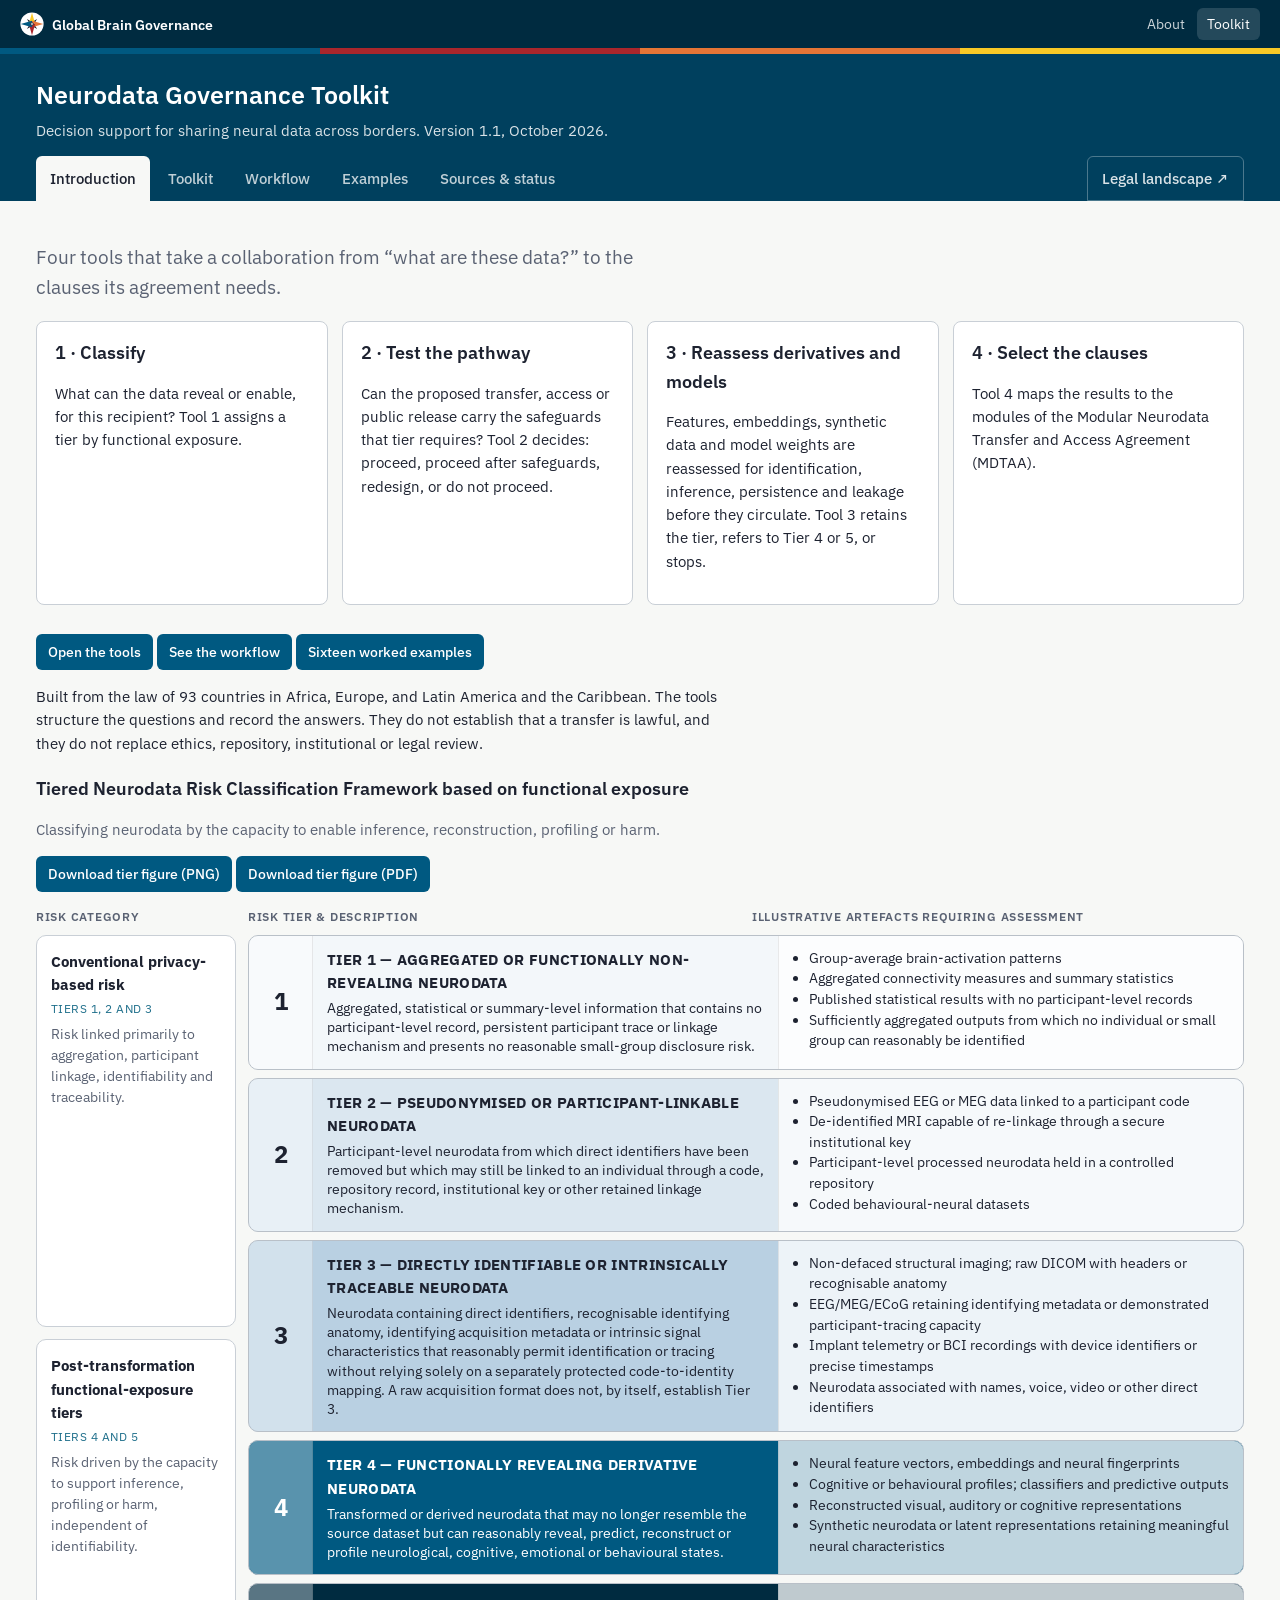
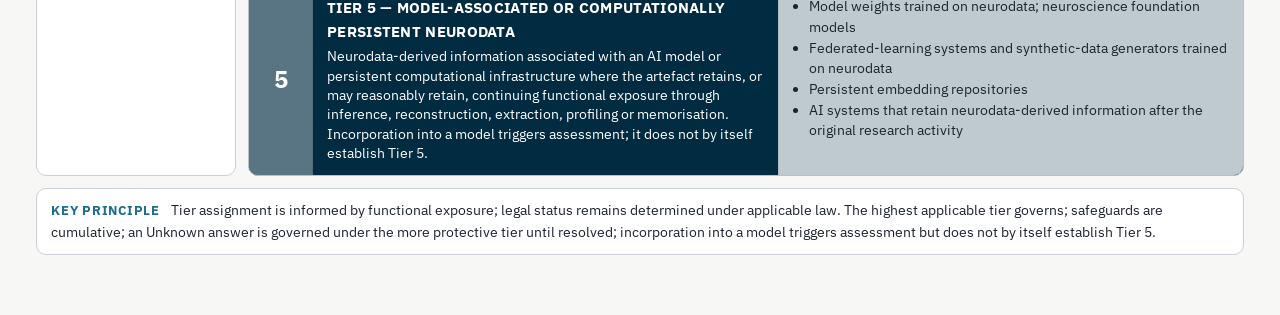
==== commit 677ea73f: "Toolkit v1.1: revised Supplementary Tables 6–9" ====
--- a/toolkit/index.html
+++ b/toolkit/index.html
@@ -90,12 +90,12 @@
 @media (max-width:760px){.tiergrid,.tierhead{grid-template-columns:1fr}.tiers{grid-column:1;grid-row:auto}.tcat1,.tcat2{grid-column:1;grid-row:auto}.tier{grid-template-columns:48px 1fr}.tex{grid-column:1 / span 2;border-left:0;border-top:1px solid rgba(0,0,0,.08)}.tierhead div:nth-child(3){display:none}}
 
 
-.iwf-wrap{display:grid;grid-template-columns:minmax(0,1fr) 340px;gap:16px;align-items:start}
-@media (max-width:980px){.iwf-wrap{grid-template-columns:1fr}}
-.iwf-fig{margin:0} #iwf{min-width:760px;width:100%;height:auto;display:block;cursor:default}
+.iwf-wrap{display:block}
+.iwf-fig{--w:min(1560px,100vw - 32px);width:var(--w);margin-left:calc((100% - var(--w))/2)}
+#iwf{min-width:1180px;width:100%;height:auto;display:block;cursor:default}
 .iwf-legend{display:flex;flex-wrap:wrap;gap:12px 18px;align-items:center;font-size:.85rem;color:var(--muted);margin-top:8px}
 .iwf-legend span{display:inline-flex;align-items:center;gap:6px} .sw.fwd{border:0;height:2px;background:var(--accent);width:24px} .sw.loop{border:0;height:2px;background:var(--loop);width:24px}
-.iwf-side{background:var(--panel);border:1px solid var(--line);border-radius:8px;padding:14px 16px;position:sticky;top:12px;font-size:.92rem;min-height:200px}
+.iwf-side{background:var(--panel);border:1px solid var(--line);border-radius:8px;padding:16px 20px;margin-top:16px;font-size:1rem;min-height:120px;max-width:none;scroll-margin-top:12px}
 .iwf-side h3{margin:0 0 2px;font-size:1.05rem} .iwf-side .k{font-family:var(--mono);color:var(--accent);font-size:.8rem} .iwf-side p{margin:.5rem 0;max-width:none} .iwf-side h4{margin:.8rem 0 .2rem;font-size:.78rem;letter-spacing:.06em;text-transform:uppercase;color:var(--muted)}
 .iwf-side .links a{display:inline-block;margin:2px 6px 2px 0;font-size:.85rem;cursor:pointer;color:var(--accent);text-decoration:underline dotted}
 .iwf-empty{color:var(--muted)} .iwf-empty b{color:var(--fg)}
@@ -110,7 +110,7 @@
 <div class="stripe"></div>
 <header><div class="wrap">
 <h1>Neurodata Governance Toolkit</h1>
-<p>Decision support for sharing neural data across borders. Version 1.0, October 2026.</p>
+<p>Decision support for sharing neural data across borders. Version 1.1, October 2026.</p>
 <nav class="tabs" role="tablist">
 <button data-tab="intro" class="active">Introduction</button><button data-tab="toolkit">Toolkit</button><button data-tab="workflow">Workflow</button><button data-tab="examples">Examples</button><button data-tab="about">Sources &amp; status</button><a class="tablink" href="/toolkit/legal-landscape/">Legal landscape ↗</a>
 </nav></div></header>
@@ -120,8 +120,8 @@
 <p class="lead" style="font-size:1.2rem;max-width:60ch">Four tools that take a collaboration from “what are these data?” to the clauses its agreement needs.</p>
 <div class="grid">
 <div class="card"><h3>1 · Classify</h3><p>What can the data reveal or enable, for this recipient? Tool 1 assigns a tier by functional exposure.</p></div>
-<div class="card"><h3>2 · Test the pathway</h3><p>Can the proposed transfer or access carry the safeguards that tier requires, under the law at both ends? Tool 2 decides: proceed, proceed with conditions, redesign, or do not proceed.</p></div>
-<div class="card"><h3>3 · Reassess derivatives and models</h3><p>Features, embeddings, synthetic data and model weights are reassessed before release. Tool 3 applies the anonymity test as the gate.</p></div>
+<div class="card"><h3>2 · Test the pathway</h3><p>Can the proposed transfer, access or public release carry the safeguards that tier requires? Tool 2 decides: proceed, proceed after safeguards, redesign, or do not proceed.</p></div>
+<div class="card"><h3>3 · Reassess derivatives and models</h3><p>Features, embeddings, synthetic data and model weights are reassessed for identification, inference, persistence and leakage before they circulate. Tool 3 retains the tier, refers to Tier 4 or 5, or stops.</p></div>
 <div class="card"><h3>4 · Select the clauses</h3><p>Tool 4 maps the results to the modules of the Modular Neurodata Transfer and Access Agreement (MDTAA).</p></div>
 </div>
 <p><a class="dl" href="#toolkit">Open the tools</a> <a class="dl" href="#workflow">See the workflow</a> <a class="dl" href="#examples">Sixteen worked examples</a></p>
@@ -132,35 +132,31 @@
 <div class="tierfig">
 <div class="tierhead"><div>Risk category</div><div>Risk tier &amp; description</div><div>Illustrative artefacts requiring assessment</div></div>
 <div class="tiergrid">
- <div class="tcat tcat1"><b>Conventional privacy-based risk</b><span>Tiers 1, 1b, 2 and 3</span><p>Risk linked primarily to identifiability and individual privacy. Tier 1b is assessed from the recipient’s perspective.</p></div>
+ <div class="tcat tcat1"><b>Conventional privacy-based risk</b><span>Tiers 1, 2 and 3</span><p>Risk linked primarily to aggregation, participant linkage, identifiability and traceability.</p></div>
  <div class="tcat tcat2"><b>Post-transformation functional-exposure tiers</b><span>Tiers 4 and 5</span><p>Risk driven by the capacity to support inference, profiling or harm, independent of identifiability.</p></div>
  <div class="tiers"><div class="tier" style="--tbg:#f3f7fa;--tfg:#1d2230">
   <div class="tnum">1</div>
-  <div class="tbody"><div class="ttitle">Tier 1 — Anonymised aggregate outputs</div><div class="tdesc">Group-level or summary information with no participant-level record and no reasonable small-group disclosure risk. Minimal risk of re-identification or individual inference.</div></div>
-  <ul class="tex"><li>Group-level activation maps (voxel-wise averages)</li><li>Aggregated connectivity matrices</li><li>Summary statistics (e.g., mean amplitudes by group)</li><li>Published group results with no individual-level data</li></ul>
-</div><div class="tier" style="--tbg:#e9f0f5;--tfg:#1d2230">
-  <div class="tnum">1b</div>
-  <div class="tbody"><div class="ttitle">Tier 1b — Participant-level, non-linkable neurodata</div><div class="tdesc">Participant-level records with identifiers, identifying anatomy and metadata removed, no linkage key available to the intended recipient, and a documented disclosure-risk assessment for that recipient (for public release: any member of the public). Recipient-relative.</div></div>
-  <ul class="tex"><li>Defaced structural MRI released without any key</li><li>EEG/MEG with identifying metadata removed and key destroyed</li><li>Participant-level summary derivatives that reveal no more than the source</li><li>Synthetic participant-level data with reproduction excluded by testing</li></ul>
+  <div class="tbody"><div class="ttitle">Tier 1 — Aggregated or functionally non-revealing neurodata</div><div class="tdesc">Aggregated, statistical or summary-level information that contains no participant-level record, persistent participant trace or linkage mechanism and presents no reasonable small-group disclosure risk.</div></div>
+  <ul class="tex"><li>Group-average brain-activation patterns</li><li>Aggregated connectivity measures and summary statistics</li><li>Published statistical results with no participant-level records</li><li>Sufficiently aggregated outputs from which no individual or small group can reasonably be identified</li></ul>
 </div><div class="tier" style="--tbg:#dbe7f0;--tfg:#1d2230">
   <div class="tnum">2</div>
-  <div class="tbody"><div class="ttitle">Tier 2 — Pseudonymised / controlled-access neurodata</div><div class="tdesc">Participant-level data linkable to an individual through a code, repository record or institutional key available to the recipient; re-identification risk mitigated but not eliminated.</div></div>
-  <ul class="tex"><li>Pseudonymised EEG or fMRI time series</li><li>Structural MRI (T1-weighted) with participant code</li><li>Clinical neuropsychological scores with codes</li><li>Data stored in controlled-access repositories</li></ul>
+  <div class="tbody"><div class="ttitle">Tier 2 — Pseudonymised or participant-linkable neurodata</div><div class="tdesc">Participant-level neurodata from which direct identifiers have been removed but which may still be linked to an individual through a code, repository record, institutional key or other retained linkage mechanism.</div></div>
+  <ul class="tex"><li>Pseudonymised EEG or MEG data linked to a participant code</li><li>De-identified MRI capable of re-linkage through a secure institutional key</li><li>Participant-level processed neurodata held in a controlled repository</li><li>Coded behavioural-neural datasets</li></ul>
 </div><div class="tier" style="--tbg:#b9d0e2;--tfg:#1d2230">
   <div class="tnum">3</div>
-  <div class="tbody"><div class="ttitle">Tier 3 — Directly identifiable or intrinsically traceable neurodata</div><div class="tdesc">Data containing direct identifiers, recognisable anatomy, identifying acquisition metadata or intrinsic signal characteristics that permit identification or tracing without reliance on a separately protected key.</div></div>
-  <ul class="tex"><li>Non-defaced structural MRI; raw DICOM with headers</li><li>EEG/MEG/ECoG with identifying metadata or demonstrated fingerprinting capacity</li><li>Implant telemetry or BCI logs with device identifiers</li><li>Neurodata linked to names, voice or video</li></ul>
+  <div class="tbody"><div class="ttitle">Tier 3 — Directly identifiable or intrinsically traceable neurodata</div><div class="tdesc">Neurodata containing direct identifiers, recognisable identifying anatomy, identifying acquisition metadata or intrinsic signal characteristics that reasonably permit identification or tracing without relying solely on a separately protected code-to-identity mapping. A raw acquisition format does not, by itself, establish Tier 3.</div></div>
+  <ul class="tex"><li>Non-defaced structural imaging; raw DICOM with headers or recognisable anatomy</li><li>EEG/MEG/ECoG retaining identifying metadata or demonstrated participant-tracing capacity</li><li>Implant telemetry or BCI recordings with device identifiers or precise timestamps</li><li>Neurodata associated with names, voice, video or other direct identifiers</li></ul>
 </div><div class="tier" style="--tbg:#005981;--tfg:#ffffff">
   <div class="tnum">4</div>
-  <div class="tbody"><div class="ttitle">Tier 4 — Functionally revealing derivative neurodata</div><div class="tdesc">Transformed data with excess inferential capacity: inference outside the authorised purpose, re-identification by the derivative alone, or reconstruction of stimuli, speech, imagery or signals. Standard summary derivatives retain the source tier.</div></div>
-  <ul class="tex"><li>Connectome fingerprints and participant-unique embeddings</li><li>Decoders reconstructing stimuli, speech or imagery</li><li>Cognitive, emotional or behavioural profiles beyond the approved purpose</li><li>Risk scores and biomarkers used for prohibited inferences</li></ul>
+  <div class="tbody"><div class="ttitle">Tier 4 — Functionally revealing derivative neurodata</div><div class="tdesc">Transformed or derived neurodata that may no longer resemble the source dataset but can reasonably reveal, predict, reconstruct or profile neurological, cognitive, emotional or behavioural states.</div></div>
+  <ul class="tex"><li>Neural feature vectors, embeddings and neural fingerprints</li><li>Cognitive or behavioural profiles; classifiers and predictive outputs</li><li>Reconstructed visual, auditory or cognitive representations</li><li>Synthetic neurodata or latent representations retaining meaningful neural characteristics</li></ul>
 </div><div class="tier" style="--tbg:#002b40;--tfg:#ffffff">
   <div class="tnum">5</div>
-  <div class="tbody"><div class="ttitle">Tier 5 — Model-associated or computationally persistent neurodata</div><div class="tdesc">Neural information dispersed across AI models, synthetic-data generators or computational infrastructure with continuing functional exposure, where inference, extraction or reconstruction may be possible without the original dataset.</div></div>
-  <ul class="tex"><li>Model weights trained on neurodata</li><li>Latent representations in generative models</li><li>Federated-learning updates and model gradients</li><li>Synthetic neurodata generators; persistent embedding stores</li></ul>
+  <div class="tbody"><div class="ttitle">Tier 5 — Model-associated or computationally persistent neurodata</div><div class="tdesc">Neurodata-derived information associated with an AI model or persistent computational infrastructure where the artefact retains, or may reasonably retain, continuing functional exposure through inference, reconstruction, extraction, profiling or memorisation. Incorporation into a model triggers assessment; it does not by itself establish Tier 5.</div></div>
+  <ul class="tex"><li>Model weights trained on neurodata; neuroscience foundation models</li><li>Federated-learning systems and synthetic-data generators trained on neurodata</li><li>Persistent embedding repositories</li><li>AI systems that retain neurodata-derived information after the original research activity</li></ul>
 </div></div>
 </div>
-<div class="tkey"><b>Key principle</b> Tier assignment is informed by functional exposure; legal status remains determined under applicable law. The highest applicable tier governs; an Unknown answer takes the more protective tier; participant status (Step 0B) can raise the minimum tier.</div>
+<div class="tkey"><b>Key principle</b> Tier assignment is informed by functional exposure; legal status remains determined under applicable law. The highest applicable tier governs; safeguards are cumulative; an Unknown answer is governed under the more protective tier until resolved; incorporation into a model triggers assessment but does not by itself establish Tier 5.</div>
 </div>
 </section>
 
@@ -169,47 +165,41 @@
 <p class="lead">Each tool is a sequence of questions. Click a step to expand its answer rows and required actions; the search box filters steps by text.</p>
 <div class="controls"><input type="search" id="toolsearch" placeholder="Filter steps (e.g. public release, Tier 4, EHDS)"><button class="sub" id="expandall">Expand all</button><button class="sub" id="collapseall">Collapse all</button></div>
 <div class="card downloads"><h3>Downloads</h3><p class="lead">Print-ready PDFs (A4 landscape) of the four tools, the workflow figure and the tier framework.</p>
-<div class="dls"><a class="dl" href="pdf/Toolkit_Tools_1-4.pdf" download>All four tools (PDF, 46 pp.)</a><a class="dl" href="pdf/Tool1_Neurodata_Governance_Decision_Tool.pdf" download>Tool 1 (PDF)</a><a class="dl" href="pdf/Tool2_Neurodata_Transfer_and_Access_Decision_Tool.pdf" download>Tool 2 (PDF)</a><a class="dl" href="pdf/Tool3_Derivative_and_Embedding_Governance_Decision_Tool.pdf" download>Tool 3 (PDF)</a><a class="dl" href="pdf/Tool4_MDTAA_Clause_Selection_Tool.pdf" download>Tool 4 (PDF)</a><a class="dl" href="pdf/Figure_Workflow_Toolkit.png" download>Workflow figure (PNG)</a><a class="dl" href="pdf/Figure_Workflow_Toolkit.svg" download>Workflow figure (SVG)</a><a class="dl" href="pdf/Figure_Tiers.png" download>Tier figure (PNG)</a><a class="dl" href="pdf/Figure_Tiers.pdf" download>Tier figure (PDF)</a></div></div>
+<div class="dls"><a class="dl" href="pdf/Toolkit_Tools_1-4.pdf" download>All four tools (PDF, 48 pp.)</a><a class="dl" href="pdf/Tool1_Neurodata_Governance_Decision_Tool.pdf" download>Tool 1 (PDF)</a><a class="dl" href="pdf/Tool2_Neurodata_Transfer_and_Access_Decision_Tool.pdf" download>Tool 2 (PDF)</a><a class="dl" href="pdf/Tool3_Derivative_and_Embedding_Governance_Decision_Tool.pdf" download>Tool 3 (PDF)</a><a class="dl" href="pdf/Tool4_MDTAA_Clause_Selection_Tool.pdf" download>Tool 4 (PDF)</a><a class="dl" href="pdf/Figure_Workflow_Toolkit.png" download>Workflow figure (PNG)</a><a class="dl" href="pdf/Figure_Workflow_Toolkit.svg" download>Workflow figure (SVG)</a><a class="dl" href="pdf/Figure_Tiers.png" download>Tier figure (PNG)</a><a class="dl" href="pdf/Figure_Tiers.pdf" download>Tier figure (PDF)</a></div></div>
 <div class="subtabs" data-group="toolkit"><button class="sub" data-sub="toolkit" data-id="t1">Tool 1</button><button class="sub" data-sub="toolkit" data-id="t2">Tool 2</button><button class="sub" data-sub="toolkit" data-id="t3">Tool 3</button><button class="sub" data-sub="toolkit" data-id="t4">Tool 4</button></div>
-<section class="subpanel" id="toolkit-t1"><p class="lead">Assigns a functional-exposure tier (5, 4, 3, 2, 1b, 1) to the specific object for the specific recipient. Highest tier governs; Unknown resolves upward; Step 0B can raise the minimum tier.</p><p><a class="dl" href="pdf/Tool1_Neurodata_Governance_Decision_Tool.pdf" download>Download Tool 1 as PDF</a></p><h3>Tool 1 — Neurodata Governance Decision Tool </h3>
+<section class="subpanel" id="toolkit-t1"><p class="lead">Assigns a provisional functional-exposure tier (5, 4, 3, 2, 1) to the particular object or artefact and identifies the baseline safeguards. It opens with an applicability checkpoint on statutory access regimes and impact assessments. The highest applicable tier governs; an Unknown answer takes the more protective tier; a tier is confirmed only when all applicable steps and required reviews are complete.</p><p><a class="dl" href="pdf/Tool1_Neurodata_Governance_Decision_Tool.pdf" download>Download Tool 1 as PDF</a></p><h3>Tool 1 — Neurodata Governance Decision Tool</h3>
 <details class="step"><summary><span class="stepno">Applicability checkpoint</span><span class="stepq">Which statutory access regimes and ex ante data-protection, privacy-impact or privacy-risk assessment requirements may apply to the proposed activity? Consider the data category, holder, purpose, jurisdiction and application date, including EHDS where relevant. Assess legal applicability separately from functional-exposure tier.</span></summary>
 <table><thead><tr><th>Answer</th><th>Risk tier</th><th>Required action</th></tr></thead><tbody>
-<tr><td>Complete checkpoint</td><td>No tier is assigned at this step. Follow the instructions in the Required action column. Any tier identified at an earlier step remains applicable unless resolved through documented reassessment.</td><td>Record potentially applicable regimes and assessment requirements in Neurodata Governance Assessment Record (Schedule B of the MDTAA) Record any unresolved applicability question and refer it to the responsible legal or institutional reviewer in Neurodata Governance Assessment Record (Schedule B of the MDTAA) Continue to Step 1. Completion of this checkpoint does not resolve or waive an outstanding legal requirement.</td></tr>
-</tbody></table></details>
-<details class="step"><summary><span class="stepno">0B</span><span class="stepq">Participant status. Do the neurodata relate, in whole or in part, to (a) minors; (b) adults who lacked capacity to consent at collection; (c) deceased persons; (d) members of an Indigenous people or a community-governed or otherwise defined population with recognised governance interests; or (e) persons in a dependent relationship with the collecting institution (patients, employees, students, detainees)?</span></summary>
-<table><thead><tr><th>Answer</th><th>Risk tier</th><th>Required action</th></tr></thead><tbody>
-<tr><td>Yes (select all that apply)</td><td>No tier is assigned at this step. Follow the instructions in the Required action column. Any tier identified at an earlier step remains applicable unless resolved through documented reassessment.</td><td>Record each applicable status and the consent, assent, proxy-consent, community-approval or post-mortem rule relied on under Applicable Law in the Neurodata Governance Assessment Record (Schedule B of the MDTAA). Treat the minimum tier available at the Final Decision as one tier higher than otherwise determined (Tier 1 → Tier 1b; Tier 1b → Tier 2), unless a documented ethics or community determination permits otherwise. Where (d) applies, mark Tool 4 (Supplementary Table 9) Step 17 as required. Continue to Step 1.</td></tr>
-<tr><td>No</td><td>No tier is assigned at this step. Follow the instructions in the Required action column. Any tier identified at an earlier step remains applicable unless resolved through documented reassessment.</td><td>Record the basis for the answer in Neurodata Governance Assessment Record (Schedule B of the MDTAA). Continue to Step 1.</td></tr>
-<tr><td>Unknown</td><td>No tier is assigned at this step. Follow the instructions in the Required action column. Any tier identified at an earlier step remains applicable unless resolved through documented reassessment.</td><td>Record the uncertainty; obtain the information from the Principal Investigator or data steward. Apply the ‘Yes’ action provisionally. Continue to Step 1.</td></tr>
-</tbody></table></details>
-<details class="step"><summary><span class="stepno">1</span><span class="stepq">Does this object contain, represent or derive from human neurodata? ? Examples include MRI, fMRI, EEG, MEG, ECoG, neural implant data, BCI recordings, neural features, embeddings, predictions, or AI models trained using neurodata.</span></summary>
+<tr><td>Complete checkpoint</td><td>No tier is assigned at this step. Follow the instructions in the Required action column. Any tier identified at an earlier step remains applicable unless resolved through documented reassessment.</td><td>Record potentially applicable regimes and assessment requirements in Neurodata Governance Assessment Record (Schedule B of the MDTAA). Record any unresolved applicability question and refer it to the responsible legal or institutional reviewer in Neurodata Governance Assessment Record (Schedule B of the MDTAA). Continue to Step 1. Completion of this checkpoint does not resolve or waive an outstanding legal requirement.</td></tr>
+</tbody></table></details>
+<details class="step"><summary><span class="stepno">1</span><span class="stepq">Does this object contain, represent or derive from human neurodata? Examples include MRI, fMRI, EEG, MEG, ECoG, neural implant data, BCI recordings, neural features, embeddings, predictions, or AI models trained using neurodata.</span></summary>
 <table><thead><tr><th>Answer</th><th>Risk tier</th><th>Required action</th></tr></thead><tbody>
 <tr><td>No</td><td>No tier is assigned at this step. Follow the instructions in the Required action column. Any tier identified at an earlier step remains applicable unless resolved through documented reassessment.</td><td>Record why the object falls outside this Tool’s scope in Neurodata Governance Assessment Record (Schedule B of the MDTAA). Record the outcome as “Not applicable” in Neurodata Governance Assessment Record (Schedule B of the MDTAA). Follow the institution’s ordinary data-governance procedures. End this Tool.</td></tr>
 <tr><td>Yes</td><td>No tier is assigned at this step. Follow the instructions in the Required action column. Any tier identified at an earlier step remains applicable unless resolved through documented reassessment.</td><td>Record the object’s human-neurodata source or relationship in Neurodata Governance Assessment Record (Schedule B of the MDTAA). Continue to Step 2A.</td></tr>
-<tr><td>Unsure</td><td>No tier is assigned at this step. Follow the instructions in the Required action column. Any tier identified at an earlier step remains applicable unless resolved through documented reassessment.</td><td>Record the uncertainty in Neurodata Governance Assessment Record (Schedule B of the MDTAA) Obtain clarification from the Principal Investigator, data steward or technical lead before beginning the proposed sharing or analysis. Pause this assessment. Return to Step 1 when the evidence supports “Yes” or “No”.</td></tr>
-</tbody></table></details>
-<details class="step"><summary><span class="stepno">2A</span><span class="stepq">Is the object under assessment itself a trained AI model, model component, model gradient, shared embedding store, synthetic-data generator, federated-learning artefact or other persistent computational artefact that was trained on, fitted to or otherwise derived from human neurodata? Examples include model weights, foundation models, federated-learning systems, synthetic-data generators, model gradients, or shared embedding repositories.</span></summary>
-<table><thead><tr><th>Answer</th><th>Risk tier</th><th>Required action</th></tr></thead><tbody>
-<tr><td>Yes</td><td>No tier is assigned at this step. Follow the instructions in the Required action column. Any tier identified at an earlier step remains applicable unless resolved through documented reassessment.</td><td>Record the artefact, its version and the form of incorporation in Neurodata Governance Assessment Record (Schedule B of the MDTAA). Mark Tool 3 (Supplementary Table 8) as required for this object. Continue to Step 2B.</td></tr>
-<tr><td>No</td><td>No tier is assigned at this step. Follow the instructions in the Required action column. Any tier identified at an earlier step remains applicable unless resolved through documented reassessment.</td><td>Record the basis for this answer in Neurodata Governance Assessment Record (Schedule B of the MDTAA). If a model has been or will be trained on this object, note that the model is a separate object requiring its own Tool 1 and Tool 3 assessment. Continue to Step 3.</td></tr>
-<tr><td>Unknown</td><td>Tier 5</td><td>Record provisional Tier 5 in Neurodata Governance Assessment Record (Schedule B of the MDTAA) and apply the Tier 5 safeguards specified in Annexure 1 §3.5 to the relevant object and activity. Request technical confirmation of whether incorporation has occurred. Continue to Step 3 to identify additional exposure and safeguards. When clarification is available, return to Step 2A: if “Yes”, continue to Step 2B; if “No”, document resolution of this provisional finding and continue to Step 3. Do not finalise a lower tier or proceed with affected sharing, transfer or deployment while this uncertainty remains unresolved.</td></tr>
+<tr><td>Unsure</td><td>No tier is assigned at this step. Follow the instructions in the Required action column. Any tier identified at an earlier step remains applicable unless resolved through documented reassessment.</td><td>Record the uncertainty in Neurodata Governance Assessment Record (Schedule B of the MDTAA). Obtain clarification from the Principal Investigator, data steward or technical lead before beginning the proposed sharing or analysis. Pause this assessment. Return to Step 1 when the evidence supports “Yes” or “No”.</td></tr>
+</tbody></table></details>
+<details class="step"><summary><span class="stepno">2A</span><span class="stepq">Has this neurodata, or information derived from it, been incorporated into a trained AI model or persistent computational infrastructure? Examples include model weights, foundation models, federated-learning systems, synthetic-data generators, model gradients, or shared embedding repositories.</span></summary>
+<table><thead><tr><th>Answer</th><th>Risk tier</th><th>Required action</th></tr></thead><tbody>
+<tr><td>Yes</td><td>No tier is assigned at this step. Follow the instructions in the Required action column. Any tier identified at an earlier step remains applicable unless resolved through documented reassessment.</td><td>Record the model or infrastructure and the form of incorporation in Neurodata Governance Assessment Record (Schedule B of the MDTAA). Mark Tool 3 (Supplementary Table 8) as required. Continue to Step 2B.</td></tr>
+<tr><td>No</td><td>No tier is assigned at this step. Follow the instructions in the Required action column. Any tier identified at an earlier step remains applicable unless resolved through documented reassessment.</td><td>Record the basis for this answer in Neurodata Governance Assessment Record (Schedule B of the MDTAA). Continue to Step 3.</td></tr>
+<tr><td>Unknown</td><td>Tier 5</td><td>Record provisional Tier 5 in Neurodata Governance Assessment Record (Schedule B of the MDTAA) and apply the Tier 5 safeguards specified in Annexure 1 §3.5 to the relevant object and activity. Request technical confirmation of whether incorporation has occurred. Continue to Step 3 to identify additional exposure and safeguards. When clarification is available, return to Step 2A: if “Yes”, continue to Step 2B; if “No”, document resolution of this provisional finding and continue to Step 3. Do not finalise a lower tier or proceed with affected sharing, transfer or deployment while this uncertainty remains unresolved. For legacy datasets with incomplete provenance, this is a precautionary provisional classification; it does not establish that model incorporation or continuing exposure occurred. Resolve it by documenting whether and how the neurodata entered a model or persistent computational infrastructure, then reassess under Steps 2A and 2B.</td></tr>
 </tbody></table></details>
 <details class="step"><summary><span class="stepno">2B</span><span class="stepq">Is there evidence, or a reasonable possibility, that neural information persists within the model or computational infrastructure in a manner capable of supporting identification, inference, reconstruction, extraction or profiling of individuals or groups? Consider model memorisation, inversion, membership inference, extraction attacks, reconstructive outputs, shared embeddings and other forms of persistent representation.</span></summary>
 <table><thead><tr><th>Answer</th><th>Risk tier</th><th>Required action</th></tr></thead><tbody>
-<tr><td>Yes</td><td>Tier 5</td><td>Record a provisional Tier 5 condition in Neurodata Governance Assessment Record (Schedule B of the MDTAA) and apply Tier 5 safeguards provisionally under Annexure 1 §3.5. Record the evidence or credible technical assessment supporting continuing functional exposure in Neurodata Governance Assessment Record (Schedule B of the MDTAA). Initiate or complete Tool 3 (Supplementary Table 8) and apply the Tool 3 (Supplementary Table 8) return procedure below. Continue to Step 3 to identify additional exposure and safeguards. Tier 5 remains unconfirmed until the required assessment establishes its criteria</td></tr>
+<tr><td>Yes</td><td>Tier 5</td><td>Record a provisional Tier 5 condition in Neurodata Governance Assessment Record (Schedule B of the MDTAA) and apply Tier 5 safeguards provisionally under Annexure 1 §3.5. Record the evidence or credible technical assessment supporting continuing functional exposure in Neurodata Governance Assessment Record (Schedule B of the MDTAA). Initiate or complete Tool 3 (Supplementary Table 8) and apply the Tool 3 (Supplementary Table 8) return procedure below. Continue to Step 3 to identify additional exposure and safeguards. Tier 5 remains unconfirmed until the required assessment establishes its criteria.</td></tr>
 <tr><td>No</td><td>No tier is assigned at this step. Follow the instructions in the Required action column. Any tier identified at an earlier step remains applicable unless resolved through documented reassessment.</td><td>Record the supporting technical assessment in Neurodata Governance Assessment Record (Schedule B of the MDTAA). Complete Tool 3 (Supplementary Table 8) because Step 2A was answered “Yes”; this answer does not remove that requirement. Apply the Tool 3 (Supplementary Table 8) return procedure below. Continue to Step 3. Do not remove an existing higher-tier finding solely on the basis of this answer.</td></tr>
 <tr><td>Unknown</td><td>Tier 5</td><td>Record provisional Tier 5 in Neurodata Governance Assessment Record (Schedule B of the MDTAA) and apply Tier 5 safeguards under Annexure 1 §3.5. Record the unresolved exposure question in Neurodata Governance Assessment Record (Schedule B of the MDTAA). Obtain appropriate specialist technical, legal, ethics or institutional review and complete Tool 3 (Supplementary Table 8). Apply the Tool 3 (Supplementary Table 8) return procedure below. Continue to Step 3 to identify additional exposure and safeguards. Do not finalise a lower tier or proceed with affected sharing, transfer or deployment until the uncertainty is resolved.</td></tr>
 </tbody></table></details>
-<details class="step"><summary><span class="stepno">3</span><span class="stepq">Is this object a derived neurodata product rather than the original neurodata? ? Examples include embeddings, feature vectors, neural fingerprints, cognitive profiles, classifiers, predictions, or reconstructed neural representations.</span></summary>
+<details class="step"><summary><span class="stepno">3</span><span class="stepq">Is this object a derived neurodata product rather than the original neurodata? Examples include embeddings, feature vectors, neural fingerprints, cognitive profiles, classifiers, predictions, or reconstructed neural representations.</span></summary>
 <table><thead><tr><th>Answer</th><th>Risk tier</th><th>Required action</th></tr></thead><tbody>
 <tr><td>Yes</td><td>No tier is assigned at this step. Follow the instructions in the Required action column. Any tier identified at an earlier step remains applicable unless resolved through documented reassessment.</td><td>Record the source neurodata and the transformation that produced the object in Neurodata Governance Assessment Record (Schedule B of the MDTAA). Continue to Step 4.</td></tr>
-<tr><td>No</td><td>No tier is assigned at this step. Follow the instructions in the Required action column. Any tier identified at an earlier step remains applicable unless resolved through documented reassessment.</td><td>Record the basis for treating the object as original neurodata. in Neurodata Governance Assessment Record (Schedule B of the MDTAA). Continue to Step 5 to assess direct identification and traceability.</td></tr>
+<tr><td>No</td><td>No tier is assigned at this step. Follow the instructions in the Required action column. Any tier identified at an earlier step remains applicable unless resolved through documented reassessment.</td><td>Record the basis for treating the object as original neurodata in Neurodata Governance Assessment Record (Schedule B of the MDTAA). Continue to Step 5 to assess direct identification and traceability.</td></tr>
 <tr><td>Unknown</td><td>No tier is assigned at this step. Follow the instructions in the Required action column. Any tier identified at an earlier step remains applicable unless resolved through documented reassessment.</td><td>Obtain provenance or processing information from the data steward or technical lead. Retain all existing tier findings and safeguards. Pause progression beyond this step. Return to Step 3 when the evidence supports “Yes” or “No”.</td></tr>
 </tbody></table></details>
-<details class="step"><summary><span class="stepno">4</span><span class="stepq">Does this derived object have excess inferential capacity, that is, can it, alone or with information reasonably available to the intended recipient: (i) support inference about neurological, cognitive, emotional or behavioural states or traits outside the purpose for which the source neurodata were authorised; (ii) identify or trace a participant by itself (for example a functional-connectome fingerprint or a high-dimensional embedding unique to a participant); or (iii) reconstruct stimuli, speech, imagery or neural signals? Standard summary derivatives that reveal no more than the source dataset already reveals (for example regional volumes, connectivity matrices or spectral summaries used for the authorised purpose) do not satisfy this question and retain the source tier. Apply Annexure 1 §4.1.6 and the §2.1 distinction between ordinary aggregate description and material group-level Functional Exposure.</span></summary>
-<table><thead><tr><th>Answer</th><th>Risk tier</th><th>Required action</th></tr></thead><tbody>
-<tr><td>Yes</td><td>Tier 4</td><td>Record a Tier 4 finding and the relevant capability in Neurodata Governance Assessment Record (Schedule B of the MDTAA). Restrict access to controlled access; document permitted uses and prohibited inferences inNeurodata Governance Assessment Record (Schedule B of the MDTAA); prohibit unauthorised profiling, reconstruction and general-purpose AI training; and maintain provenance records. Obtain specialist governance review and complete Tool 3 (Supplementary Table 8). Complete Neuro-TADT (Tool 2) (Supplementary Table 7)  before external sharing or international transfer. Retain any higher tier finding. Continue to Step 5.</td></tr>
-<tr><td>No</td><td>No tier is assigned at this step. Follow the instructions in the Required action column. Any tier identified at an earlier step remains applicable unless resolved through documented reassessment.</td><td>Record the evidence supporting this answer in Neurodata Governance Assessment Record (Schedule B of the MDTAA), including why the derivative reveals no more than the source dataset and the additional information reasonably available to the intended recipient. Continue to Step 5.</td></tr>
+<details class="step"><summary><span class="stepno">4</span><span class="stepq">Can this derived object reasonably identify or trace an individual, or reveal, predict, reconstruct or profile neurological, cognitive, emotional, or behavioural states, traits or status concerning an individual or sufficiently defined group, including consideration of additional information reasonably available to the intended controlled-access recipient or, where public release is proposed, in the reasonably foreseeable public-access environment? Apply Annexure 1 §4.1.6 and the distinction in §2.1 between ordinary aggregate description and material group-level Functional Exposure.</span></summary>
+<table><thead><tr><th>Answer</th><th>Risk tier</th><th>Required action</th></tr></thead><tbody>
+<tr><td>Yes</td><td>Tier 4</td><td>Record a Tier 4 finding and the relevant capability in Neurodata Governance Assessment Record (Schedule B of the MDTAA). Restrict access to controlled access; document permitted uses and prohibited inferences in Neurodata Governance Assessment Record (Schedule B of the MDTAA); prohibit unauthorised profiling, reconstruction and general-purpose AI training; and maintain provenance records. Obtain specialist governance review and complete Tool 3 (Supplementary Table 8). Complete Neuro-TADT (Tool 2) (Supplementary Table 7) before external sharing or international transfer. Retain any higher tier finding. Continue to Step 5.</td></tr>
+<tr><td>No</td><td>No tier is assigned at this step. Follow the instructions in the Required action column. Any tier identified at an earlier step remains applicable unless resolved through documented reassessment.</td><td>Record the evidence supporting this answer in Neurodata Governance Assessment Record (Schedule B of the MDTAA), including consideration of additional information reasonably available to the intended recipient. Continue to Step 5.</td></tr>
 <tr><td>Unknown</td><td>Tier 4</td><td>Record provisional Tier 4 and the capability requiring assessment in Neurodata Governance Assessment Record (Schedule B of the MDTAA). Apply the safeguards specified in the Step 4 “Yes” row provisionally. Complete Tool 3 (Supplementary Table 8) and obtain the specialist review needed to resolve the uncertainty. Retain any higher tier finding. Continue to Step 5.</td></tr>
 </tbody></table></details>
 <details class="step"><summary><span class="stepno">5</span><span class="stepq">Does the object contain direct identifiers, recognisable identifying anatomy, identifying acquisition metadata, or intrinsic information that reasonably permits participant identification or tracing beyond linkage through a separately protected code or mapping? Examples include names, identifying DICOM headers, non-defaced facial anatomy, identifying voice or video, or device identifiers and timestamps that enable tracing. Being a raw EEG, MEG, ECoG or MRI acquisition is not, by itself, a “Yes”; linkage solely through a protected code or mapping is assessed at Step 6.</span></summary>
@@ -218,53 +208,56 @@
 <tr><td>No</td><td>No tier is assigned at this step. Follow the instructions in the Required action column. Any tier identified at an earlier step remains applicable unless resolved through documented reassessment.</td><td>Record the basis for concluding that the specified identifiers and intrinsic traceability are absent in Neurodata Governance Assessment Record (Schedule B of the MDTAA). Continue to Step 6.</td></tr>
 <tr><td>Unknown</td><td>Tier 3</td><td>Record provisional Tier 3 in Neurodata Governance Assessment Record (Schedule B of the MDTAA). Apply the safeguards specified in the Step 5 “Yes” row provisionally. Assign an identifier and traceability review to the responsible data steward or technical reviewer. Retain any higher tier finding. Continue to Step 6. Return to Step 5 when the review supports “Yes” or “No”.</td></tr>
 </tbody></table></details>
-<details class="step"><summary><span class="stepno">6</span><span class="stepq">Does the object still contain participant-level neurodata that can be linked back to an individual through a code, repository record or institutional key that is available to, or obtainable by, the intended recipient? Where a key exists but is held by another party under a documented undertaking not to disclose it, answer ‘No’ for that recipient and ‘Yes’ for the key-holder, and record both. Example: a pseudonymised EEG dataset whose participant identifiers are held by the originating institution (‘Yes’ for the originating institution; ‘No’ for an external recipient that has no access to the key).</span></summary>
+<details class="step"><summary><span class="stepno">6</span><span class="stepq">Does the object still contain participant-level neurodata that can be linked back to an individual through a code, repository record, or institutional key? Example: A pseudonymised EEG dataset linked to a participant identifier held by the originating institution, or a de-identified MRI scan that can be re-linked through a secure repository key.</span></summary>
 <table><thead><tr><th>Answer</th><th>Risk tier</th><th>Required action</th></tr></thead><tbody>
 <tr><td>Yes</td><td>Tier 2</td><td>Record a Tier 2 finding, the linkage mechanism and the responsible custodian in Neurodata Governance Assessment Record (Schedule B of the MDTAA). Use controlled-access repositories; separate and protect the linkage key; encrypt data in storage and transit; maintain access logs; and restrict re-identification and onward sharing. Put any required Data Use or Transfer Agreement in place before the relevant access or transfer. Where another institution holds the key, record its custody and restrictions without obtaining or disclosing the key. Retain any higher tier finding. Proceed to the Final Decision.</td></tr>
-<tr><td>No</td><td>No tier is assigned at this step. Follow the instructions in the Required action column. Any tier identified at an earlier step remains applicable unless resolved through documented reassessment.</td><td>Record the evidence that no linkage mechanism is available to the intended recipient (key destroyed; or key-holder identified with its undertaking recorded) in Neurodata Governance Assessment Record (Schedule B of the MDTAA). If a candidate, provisional or confirmed Tier 3, Tier 4 or Tier 5 finding remains active, proceed to the Final Decision. Otherwise, continue to Step 7.</td></tr>
+<tr><td>No</td><td>No tier is assigned at this step. Follow the instructions in the Required action column. Any tier identified at an earlier step remains applicable unless resolved through documented reassessment.</td><td>Record the evidence supporting the absence of linkage through a code, repository record, or institutional key in Neurodata Governance Assessment Record (Schedule B of the MDTAA). If a candidate, provisional, or confirmed Tier 3, Tier 4 or Tier 5 finding remains active, proceed to the Final Decision. Otherwise, continue to Step 7.</td></tr>
 <tr><td>Unknown</td><td>Tier 2</td><td>Record provisional Tier 2 in Neurodata Governance Assessment Record (Schedule B of the MDTAA). Apply the linkage safeguards specified in the Step 6 “Yes” row to any existing or potentially retained linkage mechanism. Request confirmation from the data holder or repository custodian about whether participant-level linkage remains possible. Retain any higher tier finding. Proceed to the Final Decision with the uncertainty unresolved. When confirmation is available, return to Step 6 and follow the “Yes” or “No” branch.</td></tr>
 </tbody></table></details>
 <details class="step"><summary><span class="stepno">7</span><span class="stepq">Does the object contain only aggregated or summary-level information with no participant-level records or persistent participant trace? Example: A published study reporting only group-average brain activation patterns, summary statistics, or aggregate connectivity measures with no participant-level records or re-identifiable individual data.</span></summary>
 <table><thead><tr><th>Answer</th><th>Risk tier</th><th>Required action</th></tr></thead><tbody>
 <tr><td>Yes</td><td>No tier is assigned at this step. Follow the instructions in the Required action column. Any tier identified at an earlier step remains applicable unless resolved through documented reassessment.</td><td>Record the aggregation or summarisation method and the evidence that no participant-level records or persistent participant trace remain in Neurodata Governance Assessment Record (Schedule B of the MDTAA). Continue to Step 8.</td></tr>
-<tr><td>No</td><td>No tier is assigned at this step. Follow the instructions in the Required action column. Any tier identified at an earlier step remains applicable unless resolved through documented reassessment.</td><td>Record that the object contains participant-level records without an available linkage mechanism (candidate Tier 1b) in Neurodata Governance Assessment Record (Schedule B of the MDTAA). Continue to Step 8 for the disclosure-risk assessment. Do not record ‘Unclassified’ at this step.</td></tr>
-<tr><td>Unknown</td><td>No tier is assigned at this step. Follow the instructions in the Required action column. Any tier identified at an earlier step remains applicable unless resolved through documented reassessment.</td><td>Record that aggregate-only status has not been established Neurodata Governance Assessment Record (Schedule B of the MDTAA). Request technical review of participant-level records, persistent traces and the aggregation or summarisation method. Pause classification and retain any existing safeguards. Do not approve release through this Tool while the uncertainty remains unresolved. Return to Step 7 when the evidence supports “Yes” or “No”.</td></tr>
-</tbody></table></details>
-<details class="step"><summary><span class="stepno">8</span><span class="stepq">Could an individual or small group still reasonably be identified by means reasonably likely to be used by the intended recipient (for public release: by any member of the public), through rare conditions, small sample sizes, unique characteristics, intrinsic signal characteristics known to permit re-identification for this modality (for example residual facial features after defacing; connectome fingerprints), accompanying metadata, or linkage with data reasonably available to the recipient? Example: a dataset describing a single participant with a rare neurological disorder, a very small cohort from one clinic, or records containing unique demographic or geographic metadata.</span></summary>
-<table><thead><tr><th>Answer</th><th>Risk tier</th><th>Required action</th></tr></thead><tbody>
-<tr><td>Yes</td><td>Tier 2 (minimum)</td><td>Record Tier 2 as the minimum applicable tier and identify the disclosure mechanism in Neurodata Governance Assessment Record (Schedule B of the MDTAA). Increase aggregation, suppress disclosive information or strengthen de-identification where feasible. Determine and record the necessary access restrictions, including controlled access where required. Reassess the modified object before release, repeating Steps 5–8 and any earlier step affected by the modification. Retain any higher tier finding unless documented reassessment resolves it. Proceed to the Final Decision.</td></tr>
-<tr><td>No — and the object is aggregate-only (Step 7 ‘Yes’)</td><td>Tier 1 Note: A Tier 1 outcome does not automatically exclude Annexure 3 in the MDTAA. Apply the exception and triggers in Annexure 1 §7.2 in the MDTAA to the particular object and proposed activity, and record the reason for completing or omitting Annexure 3 in the MDTAA. A Tier 1 outcome shall not override a higher candidate, provisional or confirmed tier identified elsewhere in the assessment.</td><td>Record a Tier 1 finding and the supporting disclosure-risk assessment in Neurodata Governance Assessment Record (Schedule B of the MDTAA). Document the aggregation or anonymisation method and confirm that no participant-level record, persistent participant trace or linkage mechanism remains in Neurodata Governance Assessment Record (Schedule B of the MDTAA). Check the triggers and exceptions in Annexure 1 §7.2 and record why Tool 3 (Supplementary Table 8) is required or may be omitted. Do not use this finding to override a higher candidate, provisional or confirmed tier. Proceed to the Final Decision.</td></tr>
-<tr><td>No — and the object is participant-level (Step 7 ‘No’)</td><td>Tier 1b Note: a Tier 1b finding is made for a specified recipient (or for the public) and may differ from the tier applying to the Data Exporter, which may retain a key (Tier 2). A Tier 1b outcome shall not override a higher candidate, provisional or confirmed tier identified elsewhere in the assessment.</td><td>Record a Tier 1b finding and the supporting disclosure-risk assessment in Neurodata Governance Assessment Record (Schedule B of the MDTAA). Document the de-identification method (including defacing, header stripping and date shifting, with software and version), the absence of an available linkage mechanism, and the recipient (or ‘public’) for which the finding is made. Select and record the licence or access condition required by Annexure 1 §3.1b(d), including a prohibition on re-identification attempts. Apply any uplift required by Step 0B. Check the triggers and exceptions in Annexure 1 §7.2 and record why Tool 3 (Supplementary Table 8) is required or may be omitted. Do not use this finding to override a higher candidate, provisional or confirmed tier. Proceed to the Final Decision.</td></tr>
+<tr><td>No</td><td>No tier is assigned at this step. Follow the instructions in the Required action column. Any tier identified at an earlier step remains applicable unless resolved through documented reassessment.</td><td>Record “Reassessment required” in Neurodata Governance Assessment Record (Schedule B of the MDTAA). Review the object’s technical form, provenance and exposure characteristics, then revisit Steps 3–6 and correct any answers affected by the review. If no tier is identified and Step 7 remains “No”, record “Unclassified—specialist review required” and stop automated classification. Refer the object for specialist governance review. Do not assign Tier 1 by default. Resume at the relevant step when the review provides sufficient evidence.</td></tr>
+<tr><td>Unknown</td><td>No tier is assigned at this step. Follow the instructions in the Required action column. Any tier identified at an earlier step remains applicable unless resolved through documented reassessment.</td><td>Record that aggregate-only status has not been established in Neurodata Governance Assessment Record (Schedule B of the MDTAA). Request technical review of participant-level records, persistent traces and the aggregation or summarisation method. Pause classification and retain any existing safeguards. Do not approve release through this Tool while the uncertainty remains unresolved. Return to Step 7 when the evidence supports “Yes” or “No”.</td></tr>
+</tbody></table></details>
+<details class="step"><summary><span class="stepno">8</span><span class="stepq">Could an individual or small group still reasonably be identified through rare conditions, small sample sizes, unique characteristics, or accompanying metadata? Example: A dataset describing a single participant with a rare neurological disorder, a very small cohort from one clinic, or records containing unique demographic or geographic metadata that could enable re-identification.</span></summary>
+<table><thead><tr><th>Answer</th><th>Risk tier</th><th>Required action</th></tr></thead><tbody>
+<tr><td>Yes</td><td>Tier 2</td><td>Record Tier 2 as the minimum applicable tier and identify the disclosure mechanism in Neurodata Governance Assessment Record (Schedule B of the MDTAA). Increase aggregation or suppress disclosive information where feasible. Determine and record the necessary access restrictions, including controlled access where required. Reassess the modified object before release, repeating Steps 7–8 and any earlier step affected by the modification. Retain any higher tier finding unless documented reassessment resolves it. Proceed to the Final Decision.</td></tr>
+<tr><td>No</td><td>Tier 1 Note: A Tier 1 outcome does not automatically exclude Annexure 3 in the MDTAA. Apply the exception and triggers in Annexure 1 §7.2 in the MDTAA to the particular object and proposed activity, and record the reason for completing or omitting Annexure 3 in the MDTAA. A Tier 1 outcome shall not override a higher candidate, provisional or confirmed tier identified elsewhere in the assessment.</td><td>Record a Tier 1 finding and the supporting disclosure-risk assessment in Neurodata Governance Assessment Record (Schedule B of the MDTAA). Document the aggregation or anonymisation method and confirm that no participant-level record, persistent participant trace or linkage mechanism remains in Neurodata Governance Assessment Record (Schedule B of the MDTAA). Check the triggers and exceptions in Annexure 1 §7.2 and record why Tool 3 (Supplementary Table 8) is required or may be omitted. Do not use this finding to override a higher candidate, provisional or confirmed tier. Proceed to the Final Decision.</td></tr>
 <tr><td>Unknown</td><td>Tier 2</td><td>Record provisional Tier 2 in Neurodata Governance Assessment Record (Schedule B of the MDTAA). Obtain a disclosure-risk review addressing rare conditions, small samples, unique characteristics, and accompanying metadata. Withhold release pending resolution of this uncertainty. Retain any higher tier finding. Proceed to the Final Decision with the uncertainty unresolved. Return to Step 8 when the review supports “Yes” or “No”.</td></tr>
 </tbody></table></details>
 <details class="step"><summary><span class="stepno">Final Decision</span><span class="stepq">Have all applicable steps and required classification reviews been completed?</span></summary>
 <table><thead><tr><th>Answer</th><th>Risk tier</th><th>Required action</th></tr></thead><tbody>
-<tr><td>Complete assessment</td><td>-</td><td>Record the highest applicable tier and whether it is provisional or confirmed. Do not finalise a lower tier while a higher candidate or provisional finding remains unresolved. Retain all safeguards whose underlying conditions remain present. Save the outcome, supporting evidence, outstanding actions and responsible reviewer in the assessment record; incorporate or reference it in Neurodata Governance Assessment Record (Schedule B of the MDTAA). where applicable. Complete or update Tools 2 (Supplementary Table 7) and 3 (Supplementary Table 8) where required, then proceed to Tool 4 (Supplementary Table 9) where contractual implementation is needed. Do not begin the proposed activity until required safeguards and approvals are in place. Apply any tier uplift recorded at Step 0B before finalising.</td></tr>
-</tbody></table></details></section><section class="subpanel" id="toolkit-t2"><p class="lead">Asks whether the proposed pathway can carry the tier’s safeguards: recipient type (including the gated public-release branch), matrix class (Step 6A), origin- and destination-side restrictions (Step 6B), exporter and importer checks, linkage, AI use, purpose, onward sharing and safeguards. Four outcomes.</p><p><a class="dl" href="pdf/Tool2_Neurodata_Transfer_and_Access_Decision_Tool.pdf" download>Download Tool 2 as PDF</a></p><h3>Tool 2 — Neurodata Transfer and Access Decision Tool, Neuro-TADT</h3>
-<div class="note">General instructions before using this tool: Assess the proposed transfer or access arrangement using the tier and safeguards identified in Supplementary Table 6. Wherever this Tool says “record”, enter the information against the relevant step in the transfer and access section of the Neurodata Governance Assessment Record. Where the MDTAA applies, incorporate or reference that assessment in Schedule C and link it to the classification recorded in Schedule B. Record supporting evidence, outstanding actions and responsible persons. Continuing through the assessment does not authorise transfer or access. A later answer does not remove an earlier restriction or unresolved requirement. Before Step 7, complete the pathway lookup at Step 6A and the restrictions check at Step 6B; the actions recorded there are prerequisites for Outcome 1 or 2.</div>
+<tr><td>Complete assessment</td><td>-</td><td>Record the highest applicable tier and whether it is provisional or confirmed. Do not finalise a lower tier while a higher candidate or provisional finding remains unresolved. Retain all safeguards whose underlying conditions remain present. Save the outcome, supporting evidence, outstanding actions and responsible reviewer in the assessment record; incorporate or reference it in Neurodata Governance Assessment Record (Schedule B of the MDTAA) where applicable. Complete or update Tools 2 (Supplementary Table 7) and 3 (Supplementary Table 8) where required, then proceed to Tool 4 (Supplementary Table 9) where contractual implementation is needed. Do not begin the proposed activity until required safeguards and approvals are in place. If public release is proposed, continue to Tool 2 / Table 7 using the Public-release pathway.</td></tr>
+</tbody></table></details></section><section class="subpanel" id="toolkit-t2"><p class="lead">Asks whether the proposed pathway can carry the tier’s safeguards. Step 3 splits the tool into a controlled-access pathway (Steps 4A–12A) and a public-release pathway (Steps 4B–12B); both share the jurisdiction, lawful-basis and statutory-authorisation checks (Steps 6, 7 and 7A) and the implementation check (Step 13). Four outcomes.</p><p><a class="dl" href="pdf/Tool2_Neurodata_Transfer_and_Access_Decision_Tool.pdf" download>Download Tool 2 as PDF</a></p><h3>Tool 2 — Neurodata Transfer and Access Decision Tool, Neuro-TADT</h3>
+<div class="note">General instructions before using this tool: Assess the proposed transfer or access arrangement using the tier and safeguards identified in Supplementary Table 6. Wherever this Tool says “record”, enter the information against the relevant step in the transfer and access section of the Neurodata Governance Assessment Record. Where the MDTAA applies, incorporate or reference that assessment in Schedule C and link it to the classification recorded in Schedule B. Record supporting evidence, outstanding actions and responsible persons. Continuing through the assessment does not authorise transfer or access. A later answer does not remove an earlier restriction or unresolved requirement.</div>
 <details class="step"><summary><span class="stepno">1</span><span class="stepq">What are you planning to do with the neurodata? Example: Using an EEG dataset to train a machine learning model for early detection of Alzheimer&#x27;s disease.</span></summary>
 <table><thead><tr><th>Answer</th><th>Required action</th></tr></thead><tbody>
-<tr><td>Internal use only with no external or cross border sharing or access to data.</td><td>Record the internal use and why no listed external or cross-border pathway applies. Apply the safeguards identified in Supplementary Table 6 and assess applicable statutory access and authorisation requirements. Record “Neuro-TADT not required for this arrangement” and end this Tool. Other applicable governance assessments remain required</td></tr>
-<tr><td>Share with another institution; international transfer; repository deposit; cloud-hosted access; or AI platform or vendor access.</td><td>Record every selected pathway and the proposed activity. Continue to Step 2.</td></tr>
+<tr><td>Internal use only with no external or cross border sharing or access to data.</td><td>Record the internal use and why no listed external or cross-border pathway applies. Apply the safeguards identified in Supplementary Table 6 and assess applicable statutory access and authorisation requirements. Record “Neuro-TADT not required for this arrangement” and end this Tool. Other applicable governance assessments remain required.</td></tr>
+<tr><td>Share with another institution; international transfer; repository deposit; cloud-hosted access; or AI platform or vendor access, public/open-access release</td><td>Record every selected pathway and proposed activity. Continue to Step 2.</td></tr>
 <tr><td>Unsure</td><td>Obtain clarification of the proposed storage, sharing, access and processing arrangements. Pause the assessment and do not begin the proposed transfer or external access. Return to Step 1 when the pathway is established.</td></tr>
 </tbody></table></details>
-<details class="step"><summary><span class="stepno">2</span><span class="stepq">Has the neurodata already been assigned a risk tier using (Tool 1) Supplementary Table 6? Example: The neurodata has been classified as Tier 2 (Moderate Risk) using the criteria in Supplementary Table 26 before planning further processing or sharing.</span></summary>
+<details class="step"><summary><span class="stepno">2</span><span class="stepq">Has the neurodata already been assigned a risk tier using (Tool 1) Supplementary Table 6? Example: The neurodata has been classified as Tier 2 (Moderate Risk) using the criteria in Supplementary Table 6 before planning further processing or sharing.</span></summary>
 <table><thead><tr><th>Answer</th><th>Required action</th></tr></thead><tbody>
 <tr><td>Yes</td><td>Record the tier, whether it is provisional or confirmed, the applicable safeguards and the (Tool 1) Supplementary Table 6 assessment reference. Carry forward all unresolved conditions and restrictions. A provisional tier may support pathway assessment but does not remove required review. Continue to Step 3.</td></tr>
 <tr><td>No</td><td>Complete (Tool 1) Supplementary Table 6 to get a risk tier assigned to the particular data object and proposed activity. Return to Step 2 after a tier has been assigned. If (Tool 1) Supplementary Table 6 cannot establish a tier and requires specialist review, select Final Decision Outcome 4 below.</td></tr>
 <tr><td>Unsure</td><td>Locate the existing classification and check that it covers the object, version and proposed activity. Complete or update records according to Supplementary Table 6 if the classification is absent or no longer applicable. Return to Step 2 when the tier and safeguards are established.</td></tr>
 </tbody></table></details>
-<details class="step"><summary><span class="stepno">3</span><span class="stepq">Who will receive or access the neurodata? Example: An approved research collaborator, an international research consortium, or a trusted cloud service provider processing the neurodata under a data processing agreement.</span></summary>
-<table><thead><tr><th>Answer</th><th>Required action</th></tr></thead><tbody>
-<tr><td>Named collaborating institution; repository; cloud provider; commercial partner; or AI developer. Select all that apply.</td><td>Record each recipient’s name, role and proposed access or processing activity. Continue to Step 4.</td></tr>
-<tr><td>Unknown recipients</td><td>Record which recipients remain unidentified. Obtain recipient information from the proposed collaborator, repository, provider or other responsible party. Do not begin transfer or access. Return to Step 3 once recipients are identified. If they cannot be identified, select Final Decision Outcome 4 below.</td></tr>
-<tr><td>Public or unrestricted release (open repository deposit, open licence, public model weights, publication of participant-level supplementary data)</td><td>Record the release channel, licence and any registration or click-through conditions. Public release is permitted through this Tool only where (a) Tool 1 (Supplementary Table 6) records a confirmed Tier 1 or Tier 1b finding made for the public as recipient, or (b) for a model or other computational artefact, Tool 3 (Supplementary Table 8) Step 7 records leakage testing with no material exposure for the intended release conditions and a documented anonymity assessment. If neither condition is met, record ‘Public release not supported by current classification’ and either select Final Decision Outcome 3 (redesign: controlled access, gated or registered access, or federated access) or return the object to Tool 1/Tool 3 for further de-identification or testing. If a condition is met, record ‘Recipients: public’ at Steps 4 and 12, treat Step 5 as ‘Downloadable copy’, and continue to Step 6.</td></tr>
-</tbody></table></details>
-<details class="step"><summary><span class="stepno">4</span><span class="stepq">Can every recipient and subprocessor be identified? Example: All recipients are known by name, including collaborating institutions, cloud service providers, and any contracted subprocessors.</span></summary>
+<details class="step"><summary><span class="stepno">3</span><span class="stepq">Who will receive or access the neurodata, or is public/open-access release proposed? Example: An approved research collaborator, an international research consortium, or a trusted cloud service provider processing the neurodata under a data processing agreement.</span></summary>
+<table><thead><tr><th>Answer</th><th>Required action</th></tr></thead><tbody>
+<tr><td>Named or identifiable controlled-access recipient(s): collaborating institution; repository; cloud provider; commercial partner; AI developer</td><td>Record each recipient&#x27;s name, role and proposed activity. Mark pathway Controlled access. Continue to Step 4A.</td></tr>
+<tr><td>Intended controlled-access recipient(s) are not yet identified</td><td>Record which recipients are unidentified. Obtain recipient information. Do not begin transfer/access. Return to Step 3 when identified. If they cannot be identified → Final Decision Outcome 4.</td></tr>
+<tr><td>Public/open-access release proposed</td><td>Record the object and version proposed for release. Record releasing organisation. Record repository/distribution channel. Record proposed licence/access conditions. Mark pathway Public release. Confirm Tool 1 / Supplementary Table 6 covers this object under proposed public-access conditions. Complete/update Tool 3 / Supplementary Table 8 where applicable. Continue to Step 4B.</td></tr>
+</tbody></table></details>
+<details class="step"><summary><span class="stepno">4A</span><span class="stepq">Can every recipient and subprocessor be identified? Example: All recipients are known by name, including collaborating institutions, cloud service providers, and any contracted subprocessors.</span></summary>
 <table><thead><tr><th>Answer</th><th>Required action</th></tr></thead><tbody>
 <tr><td>Yes</td><td>Record each recipient and subprocessor, its role and the information available about its access. Continue to Step 5.</td></tr>
-<tr><td>No or Unsure</td><td>Request a complete recipient and subprocessor list from the responsible organisation or provider. Do not begin transfer or access while required identities remain unresolved. Return to Step 4 when the list is complete. If the required information cannot be established, select Final Decision Outcome 4 below.</td></tr>
-<tr><td>Not applicable — public release recorded at Step 3</td><td>Record ‘Not applicable: public release permitted under Step 3’. Continue to Step 5.</td></tr>
+<tr><td>No or Unsure</td><td>Request complete recipient/subprocessor information. Do not begin access. Return to Step 4A when complete. If unresolved → Final Decision Outcome 4 below.</td></tr>
+</tbody></table></details>
+<details class="step"><summary><span class="stepno">4B</span><span class="stepq">Can the releasing organisation, repository/distribution platform, hosting provider and known sub-processors be identified?</span></summary>
+<table><thead><tr><th>Answer</th><th>Required action</th></tr></thead><tbody>
+<tr><td>Yes</td><td>Record each organisation/provider and role. Continue to Step 5.</td></tr>
+<tr><td>No / Unsure</td><td>Obtain the missing release/hosting information. Do not release. Return to Step 4B when established. If unresolved → Final Decision Outcome 4.</td></tr>
 </tbody></table></details>
 <details class="step"><summary><span class="stepno">5</span><span class="stepq">How will recipients access the neurodata or governed artefact? Example: The recipient can download and retain a local copy of the neurodata rather than accessing it only through a secure remote environment.</span></summary>
 <table><thead><tr><th>Answer</th><th>Required action</th></tr></thead><tbody>
@@ -272,108 +265,115 @@
 <tr><td>Remote or controlled access without downloading the underlying object</td><td>Record the access environment, authorised users and restrictions on downloading or exporting data and outputs. Specify access controls, logging and output review appropriate to the tier. Continue to Step 6.</td></tr>
 <tr><td>Query-only or federated access</td><td>Record where processing occurs and what queries, outputs, gradients or other information may leave each environment. Specify controls on queries, outputs, access and logging appropriate to the tier. Continue to Step 6.</td></tr>
 <tr><td>Unsure</td><td>Obtain confirmation of the access modes and export capabilities from the recipient or infrastructure provider. Pause the assessment and do not begin access. Return to Step 5 when the access arrangements are established.</td></tr>
+<tr><td>Public download/open-access repository/API release</td><td>Record the release mechanism. Record whether direct download, API access, bulk download or redistribution is enabled. Record registration/embargo/licence/access conditions, if any. Continue to Step 6.</td></tr>
 </tbody></table></details>
 <details class="step"><summary><span class="stepno">6</span><span class="stepq">Will the neurodata be transferred to, stored in, or remotely accessed from another legal jurisdiction? Example: neurodata remains on a server in South Africa but is accessed remotely by researchers in Germany.</span></summary>
 <table><thead><tr><th>Answer</th><th>Required action</th></tr></thead><tbody>
 <tr><td>Yes</td><td>Record every relevant originating, receiving, hosting and remotely accessing jurisdiction, including relevant subprocessor locations. Continue to Step 7.</td></tr>
 <tr><td>No</td><td>Record the locations and the basis for concluding that no cross-jurisdictional transfer, storage or remote access is involved. Continue to Step 7.</td></tr>
 <tr><td>Unsure</td><td>Obtain location and remote-access information from the recipients and infrastructure providers. Do not begin transfer or access while relevant jurisdictions remain unresolved. Return to Step 6 when the locations are established. If they cannot be established, select Final Decision Outcome 4 below.</td></tr>
-</tbody></table></details>
-<details class="step"><summary><span class="stepno">6A</span><span class="stepq">Pathway class. What is the compatibility class of the origin→destination pathway (and of each origin→hosting and origin→remote-access pathway) in Supplementary Data 2 (or the current online version of the matrix)? Record the matrix version and date. Where the destination is the United States or Canada, use the North American governance-unit analysis (Supplementary Figure 1) and record the applicable federal, state or provincial regime instead of a class. Example: Nigeria → Germany is Class B; Germany → Brazil was Class C at the study cut-off and is adequacy-based (Class A2) since 26 January 2026.</span></summary>
-<table><thead><tr><th>Answer</th><th>Required action</th></tr></thead><tbody>
-<tr><td>A1 (unified legal space)</td><td>Record ‘A1: no transfer mechanism required’. The lawful basis for processing in both environments and any sector-specific or institutional condition remain required at Step 7. Continue to Step 6B.</td></tr>
-<tr><td>A2 (convergent; adequacy-type recognition)</td><td>Record the adequacy decision, regulation or recognition relied on, its date and any scope limits (for example sectoral or organisational limits, as for Canada (commercial organisations) or the United States (DPF-certified organisations only)). Verify that the recipient falls within the scope; if it does not, treat the pathway as Class B. Continue to Step 6B.</td></tr>
-<tr><td>B (standard transfer instrument)</td><td>Record the instrument required by the origin regime (see the Step 6B regime table and the MDTAA Transfer-Instrument Modules). Mark the corresponding MDTAA module for activation at Tool 4 (Supplementary Table 9) Step 2. Continue to Step 6B.</td></tr>
-<tr><td>C (operationally conditional)</td><td>As for Class B, and in addition: mark Tool 4 Step 3 (Supplementary Safeguards Module) as required; require a documented transfer-risk or impact assessment at Step 7(i); and record the supplementary institutional, repository or technical safeguards that make the pathway navigable. Continue to Step 6B.</td></tr>
-<tr><td>D (restricted in practice)</td><td>Record that the pathway is restricted. Default to Final Decision Outcome 3: redesign toward remote access, federated or query-only access, aggregation to Tier 1, or an alternative destination. Proceed with a transfer of participant-level data only where counsel in the origin jurisdiction documents a lawful mechanism and the authorisations required at Step 6B. Continue to Step 6B.</td></tr>
-<tr><td>E (insufficient legal certainty)</td><td>Record that legal certainty is insufficient. Default to Final Decision Outcome 4 unless counsel in the origin jurisdiction documents a lawful mechanism; where that is done, treat the pathway as Class D. Continue to Step 6B.</td></tr>
-<tr><td>Not in matrix / Unsure</td><td>Record the gap. Obtain an origin-jurisdiction legal assessment and treat the pathway as Class C pending that assessment. Continue to Step 6B.</td></tr>
-</tbody></table></details>
-<details class="step"><summary><span class="stepno">6B</span><span class="stepq">Origin-side and destination-side restrictions. Using the Step 6B regime table (and Supplementary Data 3 for jurisdictions not listed), does any of the following apply? (a) a statutory prohibition on transferring this category of data or this type of database (e.g., LGPD art. 13 §2); (b) a localisation, serving-copy or in-country processing duty (e.g., Kenya reg. 26; Rwanda art. 50); (c) a requirement of prior authorisation, notification, licence or registration by a regulator before transfer or storage abroad (e.g., POPIA s. 57(1)(d); NCSA authorisation); (d) sanctions, export-control or national-security screening of the destination or recipient (e.g., US DOJ Data Security Program, 28 CFR Part 202; OFAC) where any Party is a US person or the data concern US persons; (e) a research export permit, ethics-committee export clearance or data-transfer approval required by the origin jurisdiction (e.g., NACOSTI; NHREC); (f) a destination-side import condition (registration, local representative, sectoral hosting certification such as HDS in France).</span></summary>
-<table><thead><tr><th>Answer</th><th>Required action</th></tr></thead><tbody>
-<tr><td>Yes (select all that apply)</td><td>Record each applicable restriction, the responsible Party, the competent authority and the evidence required. Where (a) applies, select Final Decision Outcome 3 (redesign so that no transfer of the prohibited category occurs, for example analysis within the origin environment with export of results only) or Outcome 4. Where (b)–(f) apply, mark each as a prerequisite: Outcome 1 may not be selected until the authorisation, registration, serving copy, screening or permit is documented; Outcome 2 may be selected where the action is pending. Continue to Step 7(i).</td></tr>
-<tr><td>No</td><td>Record the basis for concluding that none applies, with reference to the regime table or Supplementary Data 3. Continue to Step 7(i).</td></tr>
-<tr><td>Unsure</td><td>Obtain origin-jurisdiction and destination-jurisdiction review. Do not begin transfer or access. Return to Step 6B when established; if it cannot be established, select Final Decision Outcome 4 below.</td></tr>
-</tbody></table></details>
-<details class="step"><summary><span class="stepno">7(i)</span><span class="stepq">Exporter side. Under the law of the originating jurisdiction, have the following been identified and documented: the lawful basis or justification for the disclosure; the transfer mechanism indicated at Step 6A (or the reason none is required); the transfer-risk, transfer-impact, privacy-impact or data-protection assessment required for that mechanism or by the origin regime; the authorisations identified at Step 6B; the exporter’s authority to make the present transfer or release under any upstream conditions (consent scope, ethics approval, repository or funder terms, community agreements); and the ethics, institutional and repository approvals required? Consider consent or another lawful basis, statutory transfer provisions, adequacy-type mechanisms, contractual safeguards, DPIAs, PIAs or other jurisdiction-specific assessments, regulatory authorisation and institutional approval, as applicable.</span></summary>
-<table><thead><tr><th>Answer</th><th>Required action</th></tr></thead><tbody>
-<tr><td>Yes</td><td>Record each item with its reference and status. Verify the Data Exporter’s authority to make the present transfer or release, including applicable upstream conditions. Mark outstanding items as pending. Continue to Step 7(ii).</td></tr>
-<tr><td>No or Unsure</td><td>Identify the missing basis, mechanism, assessment, approval or evidence of authority. Obtain the necessary origin-jurisdiction legal, ethics, institutional or repository review. Do not begin transfer or access. Return to Step 7(i) when documented. If no applicable lawful pathway can be established, select Final Decision Outcome 4 below.</td></tr>
-</tbody></table></details>
-<details class="step"><summary><span class="stepno">7(ii)</span><span class="stepq">Importer side. Under the law of each receiving, hosting and remotely accessing jurisdiction, have the following been identified and documented: the recipient’s own lawful basis or justification for processing (including any special-category, health-data or sensitive-data condition); any registration, notification, licensing, local-representative or data-protection-officer requirement applying to the recipient; any sectoral hosting requirement (for example health-data hosting certification); and the recipient’s ethics or institutional approval for the proposed use?</span></summary>
-<table><thead><tr><th>Answer</th><th>Required action</th></tr></thead><tbody>
-<tr><td>Yes</td><td>Record each item with its reference and status. Continue to Step 7A.</td></tr>
-<tr><td>No or Unsure</td><td>Identify the missing item and obtain destination-jurisdiction review. Do not begin transfer or access. Return to Step 7(ii) when documented; if it cannot be established, select Final Decision Outcome 4 below.</td></tr>
-</tbody></table></details>
-<details class="step"><summary><span class="stepno">7A</span><span class="stepq">Does the proposed activity require a statutory access authorisation, data permit or research permit under the origin regime or the hosting regime? Examples: a Findata permit (Finland); a Health Data Hub/CESREES authorisation (France); a Forschungsdatenzentrum authorisation (Germany); a Garante authorisation under art. 110 of the Privacy Code (Italy); a NACOSTI permit (Kenya); a UNCST clearance (Uganda); a COSTECH permit (Tanzania); CONEP approval of an international collaboration (Brazil); or, from 26 March 2029, an EHDS data permit.</span></summary>
-<table><thead><tr><th>Answer</th><th>Required action</th></tr></thead><tbody>
-<tr><td>Yes</td><td>Record the competent body, required authorisation, application or approval status, and reference. Record the authorised purpose, users, duration, processing location and release conditions once established. Mark an authorisation not yet obtained as pending; do not begin the activity requiring it. Continue to Step 8.</td></tr>
-<tr><td>No</td><td>Record the basis for concluding that no such authorisation is required for this activity. Continue to Step 8.</td></tr>
+<tr><td>Public-release pathway — future user locations unknown/unbounded</td><td>Record originating jurisdiction. Record releasing-organisation jurisdiction. Record repository/hosting jurisdiction(s). Record known infrastructure/subprocessor jurisdictions. Record future downloader jurisdictions as “Unknown/unbounded by design.” Continue to Step 7.</td></tr>
+</tbody></table></details>
+<details class="step"><summary><span class="stepno">7</span><span class="stepq">Have the applicable lawful basis for processing, the required transfer or remote-access mechanism, any legally required data-protection, privacy-impact or risk assessment, and all necessary legal, ethics, institutional and repository approvals been identified and documented? Consider consent or another lawful basis, statutory transfer provisions, adequacy-type mechanisms, contractual safeguards, DPIAs, PIAs or other jurisdiction-specific data-protection or privacy-risk assessments, regulatory authorisation and institutional approval, as applicable.</span></summary>
+<table><thead><tr><th>Answer</th><th>Required action</th></tr></thead><tbody>
+<tr><td>Yes</td><td>Record the lawful basis, applicable transfer or access mechanism, required assessments and approvals, and their status and references. Record reasons where a mechanism or assessment is not required. Verify the Data Exporter’s authority to make the present transfer or release, including applicable upstream conditions. Record any required upstream approval or the provision establishing that separate approval is unnecessary. Mark outstanding approvals as pending. Where the Public-release pathway applies, record the approval/authority for public release of this object and version, including repository/publication conditions and release status. Continue to Step 7A.</td></tr>
+<tr><td>No or Unsure</td><td>Identify the missing basis, mechanism, assessment, approval or evidence of authority. Obtain the necessary legal, ethics, institutional or repository review. Do not begin transfer or access. Return to Step 7 when the requirements and their status are documented. If no applicable lawful pathway can be established, select Final Decision Outcome 4 below.</td></tr>
+</tbody></table></details>
+<details class="step"><summary><span class="stepno">7A</span><span class="stepq">Does the proposed activity require an EHDS permit or other statutory access authorisation?</span></summary>
+<table><thead><tr><th>Answer</th><th>Required action</th></tr></thead><tbody>
+<tr><td>Yes</td><td>Record the competent body, required authorisation, application or approval status, and reference. Record the authorised purpose, users, duration, processing location and release conditions once established. Mark an authorisation not yet obtained as pending; do not begin the activity requiring it. Continue to Step 8A for the controlled-access pathway or Step 8B for the public-release pathway, as applicable.</td></tr>
+<tr><td>No</td><td>Record the basis for concluding that no such authorisation is required for this activity. Continue to Step 8A for the controlled-access pathway or Step 8B for the public-release pathway, as applicable.</td></tr>
 <tr><td>Uncertain</td><td>Obtain review of the authorisation requirement. Do not begin the affected transfer or access. Return to Step 7A when the requirement is established. If it remains unresolved, select Final Decision Outcome 4 below.</td></tr>
 </tbody></table></details>
-<details class="step"><summary><span class="stepno">8</span><span class="stepq">Can the receiving or accessing governance environment implement and maintain the safeguards required for the assigned tier? Consider institutional oversight, repository governance, technical controls, contractual compliance, auditability, enforcement and available remedies.</span></summary>
-<table><thead><tr><th>Answer</th><th>Required action</th></tr></thead><tbody>
-<tr><td>Yes</td><td>Record the evidence of capacity to maintain the required safeguards. Identify any safeguards that the environment can support but has not yet implemented, for verification at Step 13. Continue to Step 9.</td></tr>
+<details class="step"><summary><span class="stepno">8A</span><span class="stepq">Can the receiving or accessing governance environment implement and maintain the safeguards required for the assigned tier? Consider institutional oversight, repository governance, technical controls, contractual compliance, auditability, enforcement and available remedies.</span></summary>
+<table><thead><tr><th>Answer</th><th>Required action</th></tr></thead><tbody>
+<tr><td>Yes</td><td>Record the evidence of capacity to maintain the required safeguards. Identify any safeguards that the environment can support but has not yet implemented, for verification at Step 13. Continue to Step 9A.</td></tr>
 <tr><td>No</td><td>Record which required safeguards cannot be maintained and why. If an alternative access model or governance arrangement could provide the required protection, select Final Decision Outcome 3 below. If no feasible alternative is identified, select Final Decision Outcome 4 below.</td></tr>
-<tr><td>Unsure</td><td>Record which safeguards cannot yet be verified. Request evidence from the recipient or provider (policies, certifications, repository governance documents, audit or penetration-test reports, Annexure 5 self-assessment). Do not begin transfer or access until capacity is verified. Return to Step 8 when evidence is available. If evidence cannot be obtained, select Final Decision Outcome 3 where an alternative access model could provide the required protection; otherwise select Final Decision Outcome 4 below.</td></tr>
-</tbody></table></details>
-<details class="step"><summary><span class="stepno">9</span><span class="stepq">Will the neurodata be linked with additional datasets after transfer or access? Examples include genomic, electronic health-record, wearable-device, consumer or public-register data.</span></summary>
-<table><thead><tr><th>Answer</th><th>Required action</th></tr></thead><tbody>
-<tr><td>Yes</td><td>Record the additional datasets, linkage purpose, responsible party and proposed resulting object. Apply Supplementary Table 6 to the proposed linked dataset or resulting object before linkage begins. Update the tier and safeguards recorded at Step 2 and review Steps 3–8 and 7A against that assessment, revising affected answers. Once the affected checks are complete and no blocking outcome applies, continue to Step 10. Do not repeat the same linkage assessment unless relevant circumstances change.</td></tr>
-<tr><td>No</td><td>Record that linkage is outside the assessed arrangement and requires reassessment before introduction. Continue to Step 10.</td></tr>
-<tr><td>Unsure</td><td>Record that linkage has not been excluded. Prohibit linkage contractually pending clarification (activate Tool 4 (Supplementary Table 9) Step 12 in its prohibitory form). Obtain confirmation from the recipient. Return to Step 9 when the answer is established; if it remains unresolved at the Final Decision, Outcome 1 may not be selected.</td></tr>
-</tbody></table></details>
-<details class="step"><summary><span class="stepno">10</span><span class="stepq">Will the neurodata or a derivative artefact be used to train, fine-tune, validate, benchmark or deploy an AI or machine-learning system? Example: An external collaborator will use a transferred EEG dataset to fine-tune a model for detecting cognitive impairment, or use the dataset to validate the performance of an existing predictive model.</span></summary>
-<table><thead><tr><th>Answer</th><th>Required action</th></tr></thead><tbody>
-<tr><td>Yes</td><td>Record the proposed AI activities, system, responsible parties and intended outputs. Complete Tool 3 (Supplementary Table 8) for the proposed activity and follow its Final Decision instructions. If the tier or safeguards change, update Step 2 and repeat the affected pathway checks before continuing. If Tool 3 (Supplementary Table 8) requires unresolved specialist review or prohibits proceeding in the current form, select Final Decision Outcome 4 below. Otherwise, continue to Step 11, carrying forward all outstanding safeguards and restrictions.</td></tr>
-<tr><td>No</td><td>Record that these AI activities are outside the assessed arrangement and require assessment before introduction. Continue to Step 11.</td></tr>
-<tr><td>Unsure</td><td>Obtain confirmation of the intended AI activities from the recipient. Prohibit unassessed AI use pending clarification. Return to Step 10 when the answer is established. If the intended use cannot be established, select Final Decision Outcome 4 below.</td></tr>
-</tbody></table></details>
-<details class="step"><summary><span class="stepno">11</span><span class="stepq">Will the neurodata be used for a purpose materially different from the approved research purpose? Examples may include commercial development, employment, insurance, clinical deployment or unrelated secondary research where these activities fall outside the already approved purpose, consent, ethics approval or other applicable authorisation. Interpretive note: Assess the proposed purpose against the authorisations and conditions applicable to this activity, including upstream restrictions and relevant consent, ethics and institutional requirements. A purpose different from the original study is not automatically prohibited, and public availability does not automatically authorise it. Record the basis for permitting the proposed use or the additional review or approval required.</span></summary>
-<table><thead><tr><th>Answer</th><th>Required action</th></tr></thead><tbody>
-<tr><td>Yes</td><td>Record the proposed purpose and the gap between it and the approved purpose, the consent, the ethics approval and any upstream condition. Do not begin the new use. Obtain the approvals required under Applicable Law and institutional rules: an ethics amendment; re-consent, or a documented compatibility or secondary-use assessment where the origin regime permits research reuse without re-consent; Data Access Committee approval; and the Data Exporter’s written approval. If the proposed purpose is commercial or involves product development, licensing or deployment, mark Tool 4 (Supplementary Table 9) Step 10 as required and Step 11 as not applicable. If the proposed purpose is clinical deployment, record the applicable medical-device or clinical-governance requirements under Tool 4 Step 19. Return to Step 11 when approvals are documented; otherwise select Final Decision Outcome 4 below.</td></tr>
-<tr><td>No</td><td>Record the approved purpose and the authorisation or conditions covering it. Continue to Step 12.</td></tr>
-<tr><td>Unsure</td><td>Clarify the proposed purpose with the recipient and compare it with applicable authorisations and restrictions. Do not begin the uncertain use. Return to Step 11 when the answer is established. If it remains unresolved, select Final Decision Outcome 4 below.</td></tr>
-</tbody></table></details>
-<details class="step"><summary><span class="stepno">12</span><span class="stepq">May the recipient disclose, transfer, or provide access to the neurodata or resulting artefacts to another party? This includes collaborators, repositories, vendors, cloud providers, subprocessors and downstream recipients.</span></summary>
+<tr><td>Unsure</td><td>Obtain evidence from the receiving institution or infrastructure provider about whether the required safeguards can be maintained. Do not begin access while this remains unresolved. If the safeguards can be maintained, continue to Step 9A. If they cannot, select Final Decision Outcome 3 if a feasible alternative pathway may provide the required protection; otherwise select Outcome 4.</td></tr>
+</tbody></table></details>
+<details class="step"><summary><span class="stepno">8B</span><span class="stepq">Can the safeguards required for the assigned tier be preserved under the proposed public-release pathway?</span></summary>
+<table><thead><tr><th>Answer</th><th>Required action</th></tr></thead><tbody>
+<tr><td>Yes</td><td>Record safeguards that will apply before and at release. Continue to Step 9B.</td></tr>
+<tr><td>No, but controlled access or another release model could preserve them.</td><td>Record safeguards that cannot be maintained. Select Final Decision Outcome 3 — Redesign pathway.</td></tr>
+<tr><td>No</td><td>Record why safeguards cannot be preserved. Select Final Decision Outcome 4.</td></tr>
+<tr><td>Unsure</td><td>Obtain required review. Do not release. Return to Step 8B when resolved. If unresolved → Final Decision Outcome 4.</td></tr>
+</tbody></table></details>
+<details class="step"><summary><span class="stepno">9A</span><span class="stepq">Will the neurodata be linked with additional datasets after transfer or access? Examples include genomic, electronic health-record, wearable-device, consumer or public-register data.</span></summary>
+<table><thead><tr><th>Answer</th><th>Required action</th></tr></thead><tbody>
+<tr><td>Yes</td><td>Record the additional datasets, linkage purpose, responsible party and proposed resulting object. Apply Supplementary Table 6 to the proposed linked dataset or resulting object before linkage begins. Update the tier and safeguards recorded at Step 2 and review Steps 3–8 and 7A against that assessment, revising affected answers. Once the affected checks are complete and no blocking outcome applies, continue to Step 10A. Do not repeat the same linkage assessment unless relevant circumstances change.</td></tr>
+<tr><td>No</td><td>Record that linkage is outside the assessed arrangement and requires reassessment before introduction. Continue to Step 10A.</td></tr>
+<tr><td>Unsure</td><td>Clarify the proposed linkage, the datasets involved and the resulting object. Do not begin linkage while material uncertainty remains. Return to Step 9A when resolved. If it remains unresolved, select Final Decision Outcome 4</td></tr>
+</tbody></table></details>
+<details class="step"><summary><span class="stepno">9B</span><span class="stepq">Could the publicly released object reasonably be linked with other available datasets in a way that changes its functional exposure?</span></summary>
+<table><thead><tr><th>Answer</th><th>Required action</th></tr></thead><tbody>
+<tr><td>Yes</td><td>Record foreseeable linkage sources/types. Reapply Tool 1 to the proposed public-release object. Update tier/safeguards where required. Reassess Step 8B using the updated tier and safeguards. If the Step 8B criterion is satisfied, continue directly to Step 10B. If the safeguards cannot be preserved or remain uncertain, follow the applicable Step 8B outcome. Do not repeat Step 9B unless the proposed linkage changes.</td></tr>
+<tr><td>No</td><td>Record supporting assessment. Continue to Step 10B.</td></tr>
+<tr><td>Unsure</td><td>Obtain disclosure/functional-exposure review. Withhold release. Return to Step 9B when resolved.</td></tr>
+</tbody></table></details>
+<details class="step"><summary><span class="stepno">10A</span><span class="stepq">Will the neurodata or a derivative artefact be used to train, fine-tune, validate, benchmark or deploy an AI or machine-learning system? Example: An external collaborator will use a transferred EEG dataset to fine-tune a model for detecting cognitive impairment, or use the dataset to validate the performance of an existing predictive model.</span></summary>
+<table><thead><tr><th>Answer</th><th>Required action</th></tr></thead><tbody>
+<tr><td>Yes</td><td>Record the proposed AI activities, system, responsible parties and intended outputs. Complete Tool 3 (Supplementary Table 8) for the proposed activity and follow its Final Decision instructions. If the tier or safeguards change, update Step 2 and repeat the affected pathway checks before continuing. If Tool 3 (Supplementary Table 8) requires unresolved specialist review or prohibits proceeding in the current form, select Final Decision Outcome 4 below. Otherwise, continue to Step 11A, carrying forward all outstanding safeguards and restrictions.</td></tr>
+<tr><td>No</td><td>Record that these AI activities are outside the assessed arrangement and require assessment before introduction. Continue to Step 11A.</td></tr>
+<tr><td>Unsure</td><td>Obtain confirmation of the intended AI activities from the recipient. Prohibit unassessed AI use pending clarification. Return to Step 10A when the answer is established. If the intended use cannot be established, select Final Decision Outcome 4 below.</td></tr>
+</tbody></table></details>
+<details class="step"><summary><span class="stepno">10B</span><span class="stepq">Under the proposed public-release conditions, is downstream AI/ML reuse permitted or reasonably available?</span></summary>
+<table><thead><tr><th>Answer</th><th>Required action</th></tr></thead><tbody>
+<tr><td>Yes</td><td>Record that AI/ML reuse is permitted/foreseeable. Check whether this conflicts with safeguards or upstream restrictions. If the released object is itself a derivative/model/embedding/etc., complete Tool 3 / Supplementary Table 8. Continue to Step 11B if there is no blocking issue.</td></tr>
+<tr><td>No — AI/ML reuse is restricted under release conditions</td><td>Record restriction and mechanism used. Continue to Step 11B.</td></tr>
+<tr><td>Unknown / cannot be controlled</td><td>Record inability to control downstream AI/ML use. Determine whether the inability to control downstream AI/ML reuse prevents a required safeguard from being maintained. If the pathway can be redesigned, narrowed or converted to controlled access, select Final Decision Outcome 3. If no acceptable pathway can preserve the required protection, select Final Decision Outcome 4. Otherwise continue to Step 11B.</td></tr>
+</tbody></table></details>
+<details class="step"><summary><span class="stepno">11A</span><span class="stepq">Will the neurodata be used for a purpose materially different from the approved research purposeExamples may include commercial development, employment, insurance, clinical deployment or unrelated secondary research where these activities fall outside the already approved purpose, consent, ethics approval or other applicable authorisation. Interpretive note: Assess the proposed purpose against the authorisations and conditions applicable to this activity, including upstream restrictions and relevant consent, ethics and institutional requirements. A purpose different from the original study is not automatically prohibited, and public availability does not automatically authorise it. Record the basis for permitting the proposed use or the additional review or approval required.</span></summary>
+<table><thead><tr><th>Answer</th><th>Required action</th></tr></thead><tbody>
+<tr><td>Yes</td><td>Record the proposed purpose and the legal, consent, ethics, institutional, contractual and upstream conditions that apply. Obtain any required approval before the new use begins. If the use is authorised, record its scope and restrictions. Continue to Step 12A.</td></tr>
+<tr><td>No</td><td>Record the approved purpose and the authorisation or conditions covering it. Continue to Step 12A.</td></tr>
+<tr><td>Unsure</td><td>Clarify the proposed purpose with the recipient and compare it with applicable authorisations and restrictions. Do not begin the uncertain use. Return to Step 11A when the answer is established. If it remains unresolved, select Final Decision Outcome 4 below.</td></tr>
+</tbody></table></details>
+<details class="step"><summary><span class="stepno">11B</span><span class="stepq">Do the proposed public-use conditions allow reuse beyond the currently approved purpose?</span></summary>
+<table><thead><tr><th>Answer</th><th>Required action</th></tr></thead><tbody>
+<tr><td>Yes</td><td>Record scope of permitted downstream reuse. Confirm that the breadth of public reuse is covered by required approvals/permissions. If the authorised scope can be achieved by narrowing or redesigning the public-release conditions, select Final Decision Outcome 3. If the required authority or approval for the proposed scope cannot be established, select Final Decision Outcome 4. Otherwise continue to Step 12B.</td></tr>
+<tr><td>No</td><td>Record permitted purpose and restrictions. Continue to Step 12B.</td></tr>
+<tr><td>Unsure</td><td>Clarify licence/repository/approval conditions. Withhold release. Return to Step 11B.</td></tr>
+</tbody></table></details>
+<details class="step"><summary><span class="stepno">12A</span><span class="stepq">May the recipient disclose, transfer, or provide access to the neurodata or resulting artefacts to another party? This includes collaborators, repositories, vendors, cloud providers, subprocessors and downstream recipients.</span></summary>
 <table><thead><tr><th>Answer</th><th>Required action</th></tr></thead><tbody>
 <tr><td>Yes</td><td>Record permitted onward recipients or recipient categories, purposes and conditions. Check that onward permission is consistent with upstream conditions. Distinguish permission already granted from permission requiring separate approval. Require applicable safeguards to continue throughout the onward pathway and mark outstanding approvals as pending. If the proposed onward arrangement introduces recipients, locations or access modes not yet assessed, update Steps 3–8 and 7A before continuing. Continue to Step 13.</td></tr>
 <tr><td>No</td><td>Record and contractually implement the prohibition on onward transfer or access. Continue to Step 13. This prohibition concerns the recipient’s onward sharing; authority for the Data Exporter’s present transfer remains subject to Step 7.</td></tr>
-<tr><td>Unsure</td><td>Clarify the onward-sharing permissions and upstream restrictions. Do not permit onward sharing while permission remains unresolved. Return to Step 12 when the answer is established. If the arrangement cannot be assessed without resolving this issue, select Final Decision Outcome 4 below.</td></tr>
-<tr><td>Public release recorded at Step 3</td><td>Record that onward use is governed by the licence selected at Step 3 and that no further recipient-specific control is possible. Confirm that the licence prohibits re-identification and requires attribution and notification of suspected re-identification. Continue to Step 13.</td></tr>
-</tbody></table></details>
-<details class="step"><summary><span class="stepno">13</span><span class="stepq">Have all legal, institutional, repository, technical and contractual safeguards required for the assigned tier and proposed pathway been implemented and documented? Example: Before an international transfer of Tier 3 MRI data, the parties have confirmed the applicable transfer mechanism and approvals, implemented encrypted transfer and role-based access, enabled audit logging, restricted onward sharing, and documented permitted uses, retention, deletion and incident-response requirements.</span></summary>
+<tr><td>Unsure</td><td>Clarify the onward-sharing permissions and upstream restrictions. Do not permit onward sharing while permission remains unresolved. Return to Step 12A when the answer is established. If the arrangement cannot be assessed without resolving this issue, select Final Decision Outcome 4 below.</td></tr>
+</tbody></table></details>
+<details class="step"><summary><span class="stepno">12B</span><span class="stepq">Does the public-release mechanism permit copying, redistribution, mirroring or onward publication?</span></summary>
+<table><thead><tr><th>Answer</th><th>Required action</th></tr></thead><tbody>
+<tr><td>Yes</td><td>Record permitted forms of redistribution. Record applicable licence/conditions. Check whether continuing safeguards are compatible with redistribution. If incompatibility can be resolved by restricting redistribution or redesigning the release pathway, select Final Decision Outcome 3. If required safeguards cannot be preserved under any acceptable release arrangement, select Final Decision Outcome 4. Otherwise continue to Step 13.</td></tr>
+<tr><td>No</td><td>Record restriction and mechanism implementing it. Continue to Step 13.</td></tr>
+<tr><td>Unsure</td><td>Clarify repository/licence conditions. Withhold release. Return to Step 12B.</td></tr>
+</tbody></table></details>
+<details class="step"><summary><span class="stepno">13</span><span class="stepq">Have all safeguards and approvals required for the assigned tier and proposed access or release pathway been implemented and documented? Example: Before an international transfer of Tier 3 MRI data, the parties have confirmed the applicable transfer mechanism and approvals, implemented encrypted transfer and role-based access, enabled audit logging, restricted onward sharing, and documented permitted uses, retention, deletion and incident-response requirements.</span></summary>
 <table><thead><tr><th>Answer</th><th>Required action</th></tr></thead><tbody>
 <tr><td>Yes</td><td>Record the implementation evidence and responsible verifier. Proceed to the Final Decision below and check the conditions for Outcome 1. Outstanding requirements identified earlier must still be satisfied.</td></tr>
-<tr><td>No, but they can be implemented.</td><td>Record each outstanding safeguard, the responsible party and the evidence needed to verify implementation. Proceed to the Final Decision below and select Outcome 2 only if its conditions are met. Do not begin transfer or access before implementation is verified.</td></tr>
+<tr><td>No, but they can be implemented.</td><td>Record each outstanding safeguard, the responsible party and the evidence needed to verify implementation. Proceed to the Final Decision below and select Outcome 2 only if its conditions are met. Do not begin transfer, access, or release before implementation is verified.</td></tr>
 <tr><td>No, and they cannot be implemented within the proposed pathway</td><td>Record the safeguards that cannot be implemented. Select Outcome 3 if a feasible alternative arrangement may provide the required protection. Otherwise, select Final Decision Outcome 4 below.</td></tr>
-<tr><td>Unsure</td><td>Obtain verification from the responsible technical, legal or governance reviewer. Do not begin transfer or access. Return to Step 13 when implementation can be established. If material uncertainty remains, select Final Decision Outcome 4 below.</td></tr>
+<tr><td>Unsure</td><td>Obtain verification from the responsible technical, legal or governance reviewer. Do not begin transfer, access, or release. Return to Step 13 when implementation can be established. If material uncertainty remains, select Final Decision Outcome 4 below.</td></tr>
 </tbody></table></details>
 <div class="note">Final Decision: Select and document one outcome Interpretive note: A Neuro-TADT outcome provides structured governance decision support. It does not independently authorise processing, establish formal legal adequacy or replace any required legal, ethics, institutional, repository or regulatory determination.</div>
-<details class="step"><summary><span class="stepno">?</span><span class="stepq">Outcome</span></summary>
-<table><thead><tr><th>Answer</th><th>Required action</th></tr></thead><tbody>
-<tr><td>Decision Criterion</td><td></td></tr>
-</tbody></table></details>
-<details class="step"><summary><span class="stepno">1</span><span class="stepq">Proceed subject to applicable approvals</span></summary>
-<table><thead><tr><th>Answer</th><th>Required action</th></tr></thead><tbody>
-<tr><td>Select only where the applicable lawful basis, transfer or access mechanism, required approvals and authority for the present transfer have been confirmed, and all required safeguards are implemented and documented. Record the approved recipients, purposes, access conditions, supporting evidence and reviewer. Proceed only within those confirmed approvals and conditions. Reassess before a material change to the object, purpose, recipient, jurisdiction or access arrangement. Outcome 1 may not be selected while any Step 6B prerequisite, Step 7(i)/(ii) item or Step 9 uncertainty remains open. For public release, Outcome 1 additionally requires the Tier 1/1b or model-anonymity condition at Step 3 to be confirmed, the licence to be recorded, and a takedown and re-identification-response procedure to be documented.</td><td></td></tr>
-</tbody></table></details>
-<details class="step"><summary><span class="stepno">2</span><span class="stepq">Proceed after supplementary safeguards are implemented</span></summary>
-<table><thead><tr><th>Answer</th><th>Required action</th></tr></thead><tbody>
-<tr><td>Select where the applicable legal and approval prerequisites are established, but specified safeguards remain to be implemented within the current pathway. Record each outstanding safeguard, responsible party and verification requirement. Withhold transfer or access until implementation is verified. Return to Step 13 and, if all conditions are satisfied, record Outcome 1.</td><td></td></tr>
-</tbody></table></details>
-<details class="step"><summary><span class="stepno">3</span><span class="stepq">Redesign the transfer or access pathway</span></summary>
-<table><thead><tr><th>Answer</th><th>Required action</th></tr></thead><tbody>
-<tr><td>Select where required safeguards cannot be maintained under the current arrangement but a feasible alternative may provide the required protection. Record why the current pathway is unsuitable and the proposed changes. Do not begin transfer or access through the unsuitable pathway. Repeat this Tool for the redesigned arrangement, updating Supplementary Table 6 if the changes could affect functional exposure or the required tier.</td><td></td></tr>
-</tbody></table></details>
-<details class="step"><summary><span class="stepno">4</span><span class="stepq">Do not proceed and obtain specialist review</span></summary>
-<table><thead><tr><th>Answer</th><th>Required action</th></tr></thead><tbody>
-<tr><td>Select where a required legal basis, mechanism, approval, recipient identity or material governance issue remains unresolved, or the required protection cannot be maintained. Record the reason, required review and responsible person or body. Do not begin the affected transfer or access. Following review, return to the affected step and update all dependent answers. If no acceptable pathway is established, retain this outcome.</td><td></td></tr>
-</tbody></table></details></section><section class="subpanel" id="toolkit-t3"><p class="lead">Reassesses derivatives and models for identification, inference and persistence; Step 7 holds the leakage and anonymity assessment that gates public release. Five outcomes.</p><p><a class="dl" href="pdf/Tool3_Derivative_and_Embedding_Governance_Decision_Tool.pdf" download>Download Tool 3 as PDF</a></p><h3>Tool 3 — Derivative and Embedding Governance Decision Tool</h3>
-<details class="step"><summary><span class="stepno">1</span><span class="stepq">Has the neurodata undergone, or will it undergo, technical transformation; will it be used in an AI or machine-learning system; or may neurodata-derived information persist in a model or computational infrastructure? Apply the triggers and exceptions in Annexure 1 §7.2. Examples include feature extraction, dimensionality reduction, embedding generation, predictive modelling, synthetic-data generation or AI-model training.</span></summary>
-<table><thead><tr><th>Answer</th><th>Required action</th></tr></thead><tbody>
-<tr><td>No</td><td>Record why none of these triggers applies. Retain the tier and safeguards established under Tool 1 / Supplementary Table 6. Record “Tool 3 (Supplementary Tool 8) not required for this activity” and return to the referring Tool at its next applicable step. Reassess if the activity or object changes.</td></tr>
-<tr><td>Yes</td><td>Record the applicable trigger. If an exception under Annexure 1 §7.2 is established for this particular object and activity, document the exception and return to the referring Tool. Do not apply that exception to AI activities requiring assessment under Supplementary Table 7 Step 10. Otherwise, continue to Step 2.</td></tr>
+<details class="step"><summary><span class="stepno">Outcome 1</span><span class="stepq">Proceed subject to applicable approvals</span></summary>
+<table><thead><tr><th>Answer</th><th>Required action</th></tr></thead><tbody>
+<tr><td>Select only where the applicable lawful basis, transfer, access or release mechanism, required approvals and authority for the proposed activity have been confirmed, and all required safeguards have been implemented and documented. For a controlled-access pathway, confirm that: all required recipients and subprocessors are identified; the applicable Risk Tier has been assigned; the purpose and access model are defined; the required safeguards can be maintained throughout the proposed pathway; any linkage, AI use, repurposing and onward sharing have been assessed; and all required legal, ethics, institutional, repository and other applicable approvals are in place. For a Public-release pathway, confirm that: the releasing organisation is identified; the repository, hosting platform or distribution channel and any required infrastructure providers are identified; the specific object and version approved for public release are identified; the applicable licence, terms of use or public-access conditions are recorded; the applicable Risk Tier has been assigned; the object has been assessed under the proposed public-access conditions, including any required Tool 3 assessment; reasonably foreseeable linkage, AI reuse, redistribution and other downstream Functional Exposure have been assessed; all safeguards that must operate before or at the point of release have been implemented; and all required legal, ethics, institutional, repository and release approvals are in place. Required Action: Record the final approved pathway as Controlled access or Public release. For controlled access, record the approved recipients, purposes, access conditions and supporting approvals. For public release, record the releasing organisation, repository or distribution channel, object and version released, licence or access conditions, publication destination and supporting release approval. Proceed only within the confirmed approvals and conditions. Reassess before any Material Change to the object, purpose, recipient or release conditions, jurisdiction, access arrangement, repository, AI use, linkage or downstream distribution.</td><td></td></tr>
+</tbody></table></details>
+<details class="step"><summary><span class="stepno">Outcome 2</span><span class="stepq">Proceed after supplementary safeguards are implemented</span></summary>
+<table><thead><tr><th>Answer</th><th>Required action</th></tr></thead><tbody>
+<tr><td>Select where the applicable legal and approval prerequisites are established, but specified safeguards remain to be implemented within the current pathway. Record each outstanding safeguard, responsible party and verification requirement. Withhold transfer, access, or release until implementation is verified. Return to Step 13 and, if all conditions are satisfied, record Outcome 1.</td><td></td></tr>
+</tbody></table></details>
+<details class="step"><summary><span class="stepno">Outcome 3</span><span class="stepq">Redesign the transfer or access pathway</span></summary>
+<table><thead><tr><th>Answer</th><th>Required action</th></tr></thead><tbody>
+<tr><td>Select where required safeguards cannot be maintained under the current arrangement, including a proposed Public-release pathway, but a feasible alternative access or release arrangement may provide the required protection. Record why the current pathway is unsuitable and the proposed changes. Do not begin transfer, access, or release through the unsuitable pathway. Repeat this Tool for the redesigned arrangement, updating Tool 1 / Supplementary Table 6 if the changes could affect Functional Exposure or the required tier.</td><td></td></tr>
+</tbody></table></details>
+<details class="step"><summary><span class="stepno">Outcome 4</span><span class="stepq">Do not proceed and obtain specialist review</span></summary>
+<table><thead><tr><th>Answer</th><th>Required action</th></tr></thead><tbody>
+<tr><td>Select where a required legal basis, mechanism, approval, required controlled-access recipient identity, releasing or hosting organisation, or other material governance issue remains unresolved, or the required protection cannot be maintained. Required Action: Record the reason, required review and responsible person or body. Do not begin the affected transfer, access, or release. Following review, return to the affected step and update all dependent answers. If no acceptable pathway is established, retain this outcome.</td><td></td></tr>
+</tbody></table></details></section><section class="subpanel" id="toolkit-t3"><p class="lead">Reassesses features, embeddings, synthetic data, predictions and trained models for identification, inference, computational persistence and leakage, then checks provenance, release conditions and lifecycle controls. Five outcomes: retain the tier, refer for Tier 4, confirm Tier 5, specialist review, or do not proceed.</p><p><a class="dl" href="pdf/Tool3_Derivative_and_Embedding_Governance_Decision_Tool.pdf" download>Download Tool 3 as PDF</a></p><h3>Tool 3 — Derivative and Embedding Governance Decision Tool</h3>
+<details class="step"><summary><span class="stepno">1</span><span class="stepq">Has the neurodata undergone, or will it undergo, technical transformation; will it be used in an AI or machine-learning system; or may neurodata-derived information persist in a model or computational infrastructure? Examples include feature extraction, dimensionality reduction, embedding generation, predictive modelling, synthetic-data generation or AI-model training. Apply the triggers and exceptions in Annexure 1 §7.2. The Derivative and Embedding Governance Decision Tool need not be completed solely because routine preprocessing occurred without creating a separately governed derivative or materially altering Functional Exposure. It is also not required for a confirmed Tier 1 aggregate or summary-level output where the documented assessment establishes that there is no participant-level record, persistent participant trace, linkage mechanism, material inferential exposure or model-associated computational persistence. This exception does not cover source data, retained intermediate representations or models assessed as separate governance objects; AI or model activities requiring assessment under Tool 2 / Supplementary Table 7 Step 10; unresolved uncertainty; or later changes capable of materially altering Functional Exposure.</span></summary>
+<table><thead><tr><th>Answer</th><th>Required action</th></tr></thead><tbody>
+<tr><td>No</td><td>Record why none of these triggers apply. Retain the tier and safeguards established under Tool 1 / Supplementary Table 6. Record “Tool 3 (Supplementary Table 8) not required for this activity” and return to the referring Tool at its next applicable step. Reassess if the activity or object changes.</td></tr>
+<tr><td>Yes</td><td>Record the applicable trigger. If an exception under Annexure 1 §7.2 is established for this particular object and activity, document the exception and return to the referring Tool. Do not apply that exception to AI activities requiring assessment under Tool 2 / Supplementary Table 7 Step 10A or Step 10B, as applicable. Otherwise, continue to Step 2.</td></tr>
 <tr><td>Unsure</td><td>Obtain clarification of the processing, AI activity or possible computational persistence. Do not mark the activity as exempt while applicability remains uncertain. Pause this assessment and return to Step 1 when the answer is established.</td></tr>
 </tbody></table></details>
 <details class="step"><summary><span class="stepno">2</span><span class="stepq">What form of transformation has occurred or is proposed? Examples include feature vectors, embeddings, connectivity measures, reconstructed signals, classifiers, predictions, synthetic neurodata, trained models, model gradients, or other derived representations.</span></summary>
@@ -384,17 +384,17 @@
 </tbody></table></details>
 <details class="step"><summary><span class="stepno">3</span><span class="stepq">Can the resulting artefact circulate, be accessed, queried or be deployed independently of the source neurodata? Example: a trained model, embedding repository or predictive classifier is shared without distributing the original EEG or MRI dataset.</span></summary>
 <table><thead><tr><th>Answer</th><th>Required action</th></tr></thead><tbody>
-<tr><td>Yes</td><td>Record the intended recipients, access mechanisms and deployment environment. Identify the controls needed when the artefact is used without the source data. Continue to Step 4. Independent circulation does not itself determine a tier.</td></tr>
+<tr><td>Yes</td><td>Record intended controlled-access recipients or, for public release, the releasing organisation, repository/distribution channel, access mechanism and deployment environment. Identify the controls needed when the artefact is used without the source data. Continue to Step 4. Independent circulation does not itself determine a tier.</td></tr>
 <tr><td>No</td><td>Record how the artefact remains connected to, or controlled with, the source neurodata. Continue to Step 4.</td></tr>
 <tr><td>Unsure</td><td>Record independent circulation as possible pending technical confirmation. Request confirmation of the architecture and access arrangements. Continue to Step 4, retaining the unresolved issue for the Final Decision.</td></tr>
 </tbody></table></details>
-<details class="step"><summary><span class="stepno">4</span><span class="stepq">Can the resulting artefact, alone or with information reasonably available to the intended recipient, identify or trace a participant or re-establish linkage to the source neurodata? Examples: an embedding or latent representation unique to a participant; a synthetic dataset that reproduces training records; a model that memorises participant-level signals; outputs that carry source identifiers or acquisition metadata.</span></summary>
+<details class="step"><summary><span class="stepno">4</span><span class="stepq">Can the artefact reasonably identify or trace an individual, whether directly, through participant linkage or together with additional information reasonably available to the intended controlled-access recipient or, where public release is proposed, in the reasonably foreseeable public-access environment? Examples include reconstructing features of a participant’s neural activity, linking an embedding to a participant record or distinguishing whether a participant contributed to the source dataset.</span></summary>
 <table><thead><tr><th>Answer</th><th>Required action</th></tr></thead><tbody>
 <tr><td>Yes</td><td>Record the identification or tracing mechanism and supporting evidence. Flag the finding for classification under Tool 1 / Supplementary Table 6 and retain applicable identification and linkage safeguards. Continue to Step 5; do not determine the final tier from this answer alone.</td></tr>
 <tr><td>No</td><td>Record the supporting evidence and the additional information considered. Continue to Step 5. Absence of identification does not establish absence of inference or computational persistence.</td></tr>
 <tr><td>Unknown</td><td>Record the unresolved identification or linkage question and request technical assessment. Apply the relevant provisional safeguards under Tool 1 / Supplementary Table 6. Continue to Step 5 and retain the uncertainty for the Final Decision.</td></tr>
 </tbody></table></details>
-<details class="step"><summary><span class="stepno">5</span><span class="stepq">Can the artefact reveal, predict, reconstruct or profile neurological, cognitive, emotional or behavioural characteristics of an individual or group, even without directly identifying a participant?Distinguish ordinary aggregate description from material group-level Functional Exposure under Annexure 1 §2.1. Example: an EEG-derived embedding predicts cognitive decline, or a model output classifies stress, attention or neurological status.</span></summary>
+<details class="step"><summary><span class="stepno">5</span><span class="stepq">Can the artefact reveal, predict, reconstruct or profile neurological, cognitive, emotional or behavioural characteristics of an individual or group, even without directly identifying a participant? Distinguish ordinary aggregate description from material group-level Functional Exposure under Annexure 1 §2.1. Example: an EEG-derived embedding predicts cognitive decline, or a model output classifies stress, attention or neurological status.</span></summary>
 <table><thead><tr><th>Answer</th><th>Required action</th></tr></thead><tbody>
 <tr><td>Yes</td><td>Record the capability, affected individuals or group, supporting evidence and relevant access conditions. Record a candidate Tier 4 condition and apply Tier 4 safeguards provisionally, retaining any higher applicable safeguards. Continue to Step 6.</td></tr>
 <tr><td>No</td><td>Record the evidence supporting this conclusion and its limitations. Continue to Step 6.</td></tr>
@@ -406,14 +406,14 @@
 <tr><td>No</td><td>Record the technical evidence supporting the absence of continuing computational exposure and its limitations. Do not assign Tier 5 solely because model incorporation occurred. Continue to Step 7.</td></tr>
 <tr><td>Unknown</td><td>Record provisional Tier 5 and the unresolved persistence or exposure question. Apply Tier 5 safeguards provisionally and request specialist assessment. Continue to Step 7. If material uncertainty remains at the Final Decision, select Outcome 4 rather than confirming Tier 5.</td></tr>
 </tbody></table></details>
-<details class="step"><summary><span class="stepno">7</span><span class="stepq">Has the artefact or model been evaluated, where technically relevant, for memorisation, training-data extraction, model inversion, membership inference or other forms of information leakage, under the intended access and release conditions? Where public or unrestricted release is proposed, apply the anonymity assessment: (1) likelihood of direct extraction of participant-level information from the artefact (weights, embeddings, generator); (2) likelihood of obtaining participant-level information through queries or outputs, considering all means reasonably likely to be used by any member of the public; (3) documentation of the methods, thresholds, versions and residual risk (cf. EDPB Opinion 28/2024). Example: testing assesses whether prompts, queries or attacks can recover participant-related neural information or determine whether particular records contributed to model training.</span></summary>
-<table><thead><tr><th>Answer</th><th>Required action</th></tr></thead><tbody>
-<tr><td>Yes—material exposure was identified</td><td>Record the methods, findings, artefact version and tested access conditions. Update the findings at Steps 4–6 as indicated by the evidence. Record a candidate Tier 5 condition where leakage demonstrates continuing model-associated or computationally persistent exposure. Continue to Step 8. Record ‘Public release not supported’.</td></tr>
-<tr><td>Yes—no material exposure was identified</td><td>Record the testing scope, methods, thresholds, artefact version and access conditions. Where the tested conditions include public release and steps (1)–(3) are documented, record ‘Anonymity assessment documented: public release may be considered at Tool 2 (Supplementary Table 7) Step 3’. Do not treat the result as proof of absence of exposure beyond those conditions or automatically remove an earlier finding. Continue to Step 8.</td></tr>
-<tr><td>Not tested or unknown</td><td>Obtain a technical assessment of whether testing is relevant, proportionate and feasible. Record required testing or alternative evidence, the responsible person and any remaining uncertainty. Retain applicable provisional safeguards and continue to Step 8. If material exposure cannot be assessed reliably, select Outcome 4 at the Final Decision. Record ‘Public release not supported’.</td></tr>
-<tr><td>Not technically applicable</td><td>Record the technical justification and responsible reviewer. Continue to Step 8. This answer does not resolve other exposure findings. Record ‘Public release not supported’.</td></tr>
-</tbody></table></details>
-<details class="step"><summary><span class="stepno">8</span><span class="stepq">Are the provenance and transformation history of the artefact sufficiently documented? Consider the source neurodata, lawful provenance, preprocessing, training purpose, model architecture, training or fine-tuning procedure, model version, vendors, cloud providers, sub processors and subsequent modifications.</span></summary>
+<details class="step"><summary><span class="stepno">7</span><span class="stepq">Has the artefact or model been evaluated, where technically relevant, for memorisation, training-data extraction, model inversion, membership inference or other forms of information leakage? Example: testing assesses whether prompts, queries or attacks can recover participant-related neural information or determine whether particular records contributed to model training.</span></summary>
+<table><thead><tr><th>Answer</th><th>Required action</th></tr></thead><tbody>
+<tr><td>Yes—material exposure was identified</td><td>Record the methods, findings, artefact version and tested access conditions. Update the findings at Steps 4–6 as indicated by the evidence. Record a candidate Tier 5 condition where leakage demonstrates continuing model-associated or computationally persistent exposure. Continue to Step 8.</td></tr>
+<tr><td>Yes—no material exposure was identified</td><td>Record the testing scope, methods, limitations, version and access conditions. Do not treat the result as proof of absence of exposure beyond those conditions or automatically remove an earlier finding. Continue to Step 8.</td></tr>
+<tr><td>Not tested or unknown</td><td>Obtain a technical assessment of whether testing is relevant, proportionate and feasible. Record required testing or alternative evidence, the responsible person and any remaining uncertainty. Retain applicable provisional safeguards and continue to Step 8. If material exposure cannot be assessed reliably, select Outcome 4 at the Final Decision.</td></tr>
+<tr><td>Not technically applicable</td><td>Record the technical justification and responsible reviewer. Continue to Step 8. This answer does not resolve other exposure findings.</td></tr>
+</tbody></table></details>
+<details class="step"><summary><span class="stepno">8</span><span class="stepq">Are the provenance and transformation history of the artefact sufficiently documented? Consider the source neurodata, lawful provenance, preprocessing, training purpose, model architecture, training or fine-tuning procedure, model version, vendors, cloud providers, sub-processors and subsequent modifications.</span></summary>
 <table><thead><tr><th>Answer</th><th>Required action</th></tr></thead><tbody>
 <tr><td>Yes</td><td>Preserve or reference the provenance and version records. Continue to Step 9.</td></tr>
 <tr><td>No</td><td>Identify the missing records and request them from the responsible parties. Record whether each gap affects the assessment or proposed use. Continue to Step 9, carrying unresolved gaps to the Final Decision. Do not approve affected sharing or deployment while essential provenance remains unresolved.</td></tr>
@@ -421,7 +421,7 @@
 </tbody></table></details>
 <details class="step"><summary><span class="stepno">9</span><span class="stepq">Will the proposed access or deployment conditions materially affect functional exposure? Consider downloadable copies, public release, API or query access, external hosting, fine-tuning, transfer learning, model merging, distillation, commercial deployment or access by additional recipients.</span></summary>
 <table><thead><tr><th>Answer</th><th>Required action</th></tr></thead><tbody>
-<tr><td>Yes</td><td>Record the conditions, their effect on exposure and the safeguards required. Revisit Steps 4–7 if those conditions change the evidence supporting an answer. Mark Supplementary Table 7 for completion or update where an external transfer or access pathway is involved. Continue to Step 9A</td></tr>
+<tr><td>Yes</td><td>Record the conditions, their effect on exposure and the safeguards required. Revisit Steps 4–7 if those conditions change the evidence supporting an answer. Where an external controlled transfer or access pathway is involved, mark Tool 2 / Supplementary Table 7 for completion or update. Where public release is proposed, mark Tool 2 / Supplementary Table 7 Public-release pathway for completion or update. Continue to Step 9A.</td></tr>
 <tr><td>No</td><td>Record the assessed access and deployment conditions and why they do not materially change exposure. Continue to Step 9A.</td></tr>
 <tr><td>Unknown</td><td>Obtain clarification of intended access, hosting and deployment. Do not approve the unresolved arrangement. Return to Step 9 when the conditions are established. If material uncertainty remains, select Final Decision Outcome 4.</td></tr>
 </tbody></table></details>
@@ -445,37 +445,37 @@
 <tr><td>No</td><td>Record why the exposure cannot be managed under the proposed arrangement. Select Final Decision Outcome 5.</td></tr>
 </tbody></table></details>
 <div class="note">Final Decision: Select and document one outcome Reassessment and implementation: If the assessment changes the provisional tier, return to the Neurodata Governance Decision Tool (Supplementary Table 6). If it affects an existing or proposed transfer or access pathway, repeat the Neurodata Transfer and Access Decision Tool (Supplementary Table 7). The resulting governance determinations should then be implemented through the MDTAA Clause Selection Tool (Supplementary Table 9) where contractual governance is required.</div>
-<details class="step"><summary><span class="stepno">?</span><span class="stepq">Outcome</span></summary>
-<table><thead><tr><th>Answer</th><th>Required action</th></tr></thead><tbody>
-<tr><td>Decision criterion and required action</td><td></td></tr>
-</tbody></table></details>
-<details class="step"><summary><span class="stepno">1</span><span class="stepq">Retain the existing Tier</span></summary>
+<details class="step"><summary><span class="stepno">Outcome 1</span><span class="stepq">Retain the existing Tier</span></summary>
 <table><thead><tr><th>Answer</th><th>Required action</th></tr></thead><tbody>
 <tr><td>Select where documented evidence supports the existing classification of the assessed artefact, no new or increased exposure requires a higher tier, and the applicable safeguards remain suitable. Record the tier, supporting evidence, limitations and any outstanding implementation conditions. Do not convert a candidate or provisional tier into a confirmed tier through this outcome. Resolve material classification uncertainty through Outcome 4. If returning to an unfinished Tool 1 / Supplementary Table 6 assessment, resume at its next applicable step and complete Steps 5 and 6. Complete or update Tool 2 / Supplementary Table 7 where an external pathway is involved.</td><td></td></tr>
 </tbody></table></details>
-<details class="step"><summary><span class="stepno">2</span><span class="stepq">Refer for Tier 4 classification / re-assessment</span></summary>
+<details class="step"><summary><span class="stepno">Outcome 2</span><span class="stepq">Refer for Tier 4 classification / re-assessment</span></summary>
 <table><thead><tr><th>Answer</th><th>Required action</th></tr></thead><tbody>
 <tr><td>Select where a derived artefact supports identification, tracing or material inference, reconstruction or profiling consistent with Table 6 Step 4, and the assessment provides sufficient evidence that Tier 5 criteria are not met. Record the evidence and apply Tier 4 safeguards provisionally. Return to Tool 1 / Supplementary Table 6 at Step 3, follow the Tier 4 pathway and complete Steps 5 and 6. Document resolution of any candidate or provisional Tier 5 finding addressed by this assessment. Absence of evidence alone does not resolve material uncertainty. Do not automatically lower a previously confirmed Tier 5: apply the documented reassessment and approval requirements in Annexure 3 §10.3. Complete or update Tool 2 / Supplementary Table 7 using the resulting classification and safeguards where an external pathway is involved.</td><td></td></tr>
 </tbody></table></details>
-<details class="step"><summary><span class="stepno">3</span><span class="stepq">Confirm Tier 5 classification</span></summary>
+<details class="step"><summary><span class="stepno">Outcome 3</span><span class="stepq">Confirm Tier 5 classification</span></summary>
 <table><thead><tr><th>Answer</th><th>Required action</th></tr></thead><tbody>
 <tr><td>Select where the completed assessment demonstrates continuing functional exposure through neural information persisting within a model or computational infrastructure. Model incorporation alone is insufficient. Record the evidence and confirm Tier 5 finding. Return to Tool 1 / Supplementary Table 6 at Step 2B, record Tier 5 as confirmed and continue from Step 3, including Steps 5 and 6, to identify cumulative safeguards. Reference this completed Tool 3 / Supplementary Table 8 assessment; do not restart it solely because Tool 1 / Supplementary Table 6 refers to it. Complete or update Tool 2 / Supplementary Table 7 where an external pathway is involved.</td><td></td></tr>
 </tbody></table></details>
-<details class="step"><summary><span class="stepno">4</span><span class="stepq">Specialist review required</span></summary>
+<details class="step"><summary><span class="stepno">Outcome 4</span><span class="stepq">Specialist review required</span></summary>
 <table><thead><tr><th>Answer</th><th>Required action</th></tr></thead><tbody>
 <tr><td>Select where material questions about exposure, persistence, testing, provenance, authorisation conditions, deployment or lifecycle controls remain unresolved. Record each unresolved question, required evidence and responsible reviewer. Retain the applicable protective provisional tier and safeguards. Where continuing computational exposure remains materially uncertain, retain provisional Tier 5 safeguards. Do not begin the activity that depends on resolution of the outstanding issue. Following review, return to the affected step, update dependent answers and reconsider the Final Decision.</td><td></td></tr>
 </tbody></table></details>
-<details class="step"><summary><span class="stepno">5</span><span class="stepq">Do not proceed in the current form</span></summary>
+<details class="step"><summary><span class="stepno">Outcome 5</span><span class="stepq">Do not proceed in the current form</span></summary>
 <table><thead><tr><th>Answer</th><th>Required action</th></tr></thead><tbody>
 <tr><td>Select where exposure cannot be managed proportionately, essential provenance or oversight cannot be obtained, required lifecycle controls or acceptable alternatives cannot be implemented, or the proposed activity cannot satisfy applicable conditions. Record the reasons and retain the assessment and established tier findings. Do not commence or continue the affected activity in its assessed form. If the artefact, model, access arrangement or purpose is redesigned, repeat the affected assessments before proceeding.</td><td></td></tr>
-</tbody></table></details></section><section class="subpanel" id="toolkit-t4"><p class="lead">Maps the recorded tier, pathway conditions and transformation findings to the modules of the Modular Neurodata Transfer and Access Agreement, including the transfer-instrument module for the origin regime.</p><p><a class="dl" href="pdf/Tool4_MDTAA_Clause_Selection_Tool.pdf" download>Download Tool 4 as PDF</a></p><h3>Tool 4 — MDTAA Clause Selection Tool</h3>
+</tbody></table></details></section><section class="subpanel" id="toolkit-t4"><p class="lead">Maps the recorded tier, pathway conditions and transformation findings to the modules of the Modular Neurodata Transfer and Access Agreement; Step 1A covers public releases governed by repository terms or a public licence rather than an MDTAA.</p><p><a class="dl" href="pdf/Tool4_MDTAA_Clause_Selection_Tool.pdf" download>Download Tool 4 as PDF</a></p><h3>Tool 4 — MDTAA Clause Selection Tool</h3>
 <details class="step"><summary><span class="stepno">1. Baseline governance module</span><span class="stepq">Is the MDTAA being used to govern the processing, access, transfer or reuse of neurodata or a governed derivative artefact? Example: A university intends to provide an external collaborator with controlled access to coded EEG recordings under an MDTAA.</span></summary>
 <table><thead><tr><th>If YES</th><th>If NO</th></tr></thead><tbody>
-<tr><td>Activate the Baseline Governance Module. Identify the parties, assessed objects and activities governed by the arrangement. Continue to Step 2 (Articles 3–7, 9–10 and 14–17; Schedules A and B; Annexure 4, section 5.1.)</td><td>Record “MDTAA Clause Selection Tool not applicable”. Identify whether another agreement or governance mechanism is required. End this Tool.</td></tr>
+<tr><td>Activate the Baseline Governance Module. Identify the parties, assessed objects and activities governed by the arrangement. Continue to Step 2 (Articles 3–7, 9–10 and 14–17; Schedules A and B; Annexure 4, section 5.1.)</td><td>Record “MDTAA Clause Selection Tool not applicable to this arrangement”. Identify whether another agreement, repository term, public licence or governance mechanism applies. Where public release is proposed, complete Step 1A before ending this Tool. Otherwise, end this Tool.</td></tr>
+</tbody></table></details>
+<details class="step"><summary><span class="stepno">1A. Public Release and MDTAA Applicability</span><span class="stepq">Is the proposed public release governed through repository terms, a public licence or another release instrument rather than through an MDTAA with unidentified downstream public users? Example: A research institution deposits an approved neurodata-derived object in an open repository under specified public-use terms, without entering into separate agreements with individual downloaders.</span></summary>
+<table><thead><tr><th>If YES</th><th>If NO</th></tr></thead><tbody>
+<tr><td>Record the repository terms, public licence or other release instrument governing the public release. Confirm that the applicable assessments under Tools 1–3 / Supplementary Tables 6–8 have been completed for the object and Public-release pathway. Record: ‘MDTAA not used for unidentified public downstream users.’ Determine whether an MDTAA is separately required with a known repository operator, hosting provider, platform or other institutional party. If no separate MDTAA is required, record the applicable public-release governance mechanism and end this Tool. If a separate MDTAA is required, return to Step 1 for that identified arrangement, answer YES, activate the Baseline Governance Module and continue to Step 2.</td><td>Record that public release is not governed solely through repository terms, a public licence or another non-MDTAA release instrument. Return to Step 1 for that identified arrangement, answer YES, activate the Baseline Governance Module, and then continue to Step 2.</td></tr>
 </tbody></table></details>
 <details class="step"><summary><span class="stepno">2. Cross-Border Transfer Module</span><span class="stepq">Does the arrangement involve international transfer, storage in another jurisdiction or remote access from another legal jurisdiction? Example: MRI data collected in South Africa will remain on a South African server but will be accessed remotely by researchers in Germany.</span></summary>
 <table><thead><tr><th>If YES</th><th>If NO</th></tr></thead><tbody>
-<tr><td>Activate the Cross-Border Transfer Module. Record the originating, receiving, hosting and remotely accessing jurisdictions, the pathway class from Tool 2 (Supplementary Table 7) Step 6A and the restrictions recorded at Step 6B. Activate the Transfer-Instrument Module corresponding to the origin regime (MDTAA Part III: T-EU, T-UK, T-CH, T-BR, T-AR, T-ZA, T-NG, T-KE, T-RW, T-CA, T-US or T-GEN) and record the mandatory instrument in Schedule A Part E.5. Continue to Step 3. (Core Articles 12, 13 and 13A; the activated Transfer-Instrument Module; Annexure 2; Schedule C, where applicable.)</td><td>Do not activate this module on the basis of this step. Continue to Step 3.</td></tr>
+<tr><td>Activate the Cross-Border Transfer Module. Record the originating, receiving, hosting and remotely accessing jurisdictions and incorporate the applicable requirements identified by Tool 2 / Supplementary Table 7. Continue to Step 3. (Articles 12, 13 and 13A; Annexure 2, Schedule C, where applicable).</td><td>Do not activate this module on the basis of this step. Continue to Step 3.</td></tr>
 </tbody></table></details>
 <details class="step"><summary><span class="stepno">3. Supplementary Safeguards Module</span><span class="stepq">Did the Neuro-TADT identify supplementary safeguards as a condition for proceeding? Examples include enhanced encryption, controlled access, local storage, additional oversight or restrictions on government access.</span></summary>
 <table><thead><tr><th>If YES</th><th>If NO</th></tr></thead><tbody>
@@ -491,11 +491,11 @@
 </tbody></table></details>
 <details class="step"><summary><span class="stepno">6. AI and Model Governance Module</span><span class="stepq">Will neurodata or derivative artefacts be used to train, fine-tune, validate, benchmark, query or deploy an AI or machine-learning system? Example: An external research team will use EEG recordings to fine-tune and validate a machine-learning model for predicting cognitive impairment.</span></summary>
 <table><thead><tr><th>If YES</th><th>If NO</th></tr></thead><tbody>
-<tr><td>Activate the AI and Model Governance Module. Specify authorised AI activities, systems or models, technical environments, access restrictions and oversight requirements. Incorporate applicable conditions from Tools 2 and 3 / SupplementaryTables 7 and 8. Module selection does not itself establish Tier 5. Continue to Step 7. (Article 6A; relevant provisions in Schedule D where applicable).</td><td>Do not activate this module on the basis of this step. Continue to Step 7.</td></tr>
+<tr><td>Activate the AI and Model Governance Module. Specify authorised AI activities, systems or models, technical environments, access restrictions and oversight requirements. Incorporate applicable conditions from Tools 2 and 3 / Supplementary Tables 7 and 8. Module selection does not itself establish Tier 5. Continue to Step 7. (Article 6A; relevant provisions in Schedule D where applicable).</td><td>Do not activate this module on the basis of this step. Continue to Step 7.</td></tr>
 </tbody></table></details>
 <details class="step"><summary><span class="stepno">7. Controlled Access, Repository and Infrastructure Module</span><span class="stepq">Will access or processing occur through a repository, secure enclave, trusted research environment, federated system, cloud platform, vendor environment or other controlled infrastructure? Example: Researchers will analyse participant-level MRI data inside a trusted research environment that permits approved queries but prohibits downloading the underlying data.</span></summary>
 <table><thead><tr><th>If YES</th><th>If NO</th></tr></thead><tbody>
-<tr><td>Activate the Controlled Access, Repository and Infrastructure Module. Specify the infrastructure, access model, administrators, providers, security controls and output or download restrictions. Continue to Step 7A. (Articles 6B, 10A, 10B, and 13A;  Annexures 2 and 5; Schedules C and D, where applicable.)</td><td>Do not activate this module on the basis of this step. Continue to Step 7A.</td></tr>
+<tr><td>Activate the Controlled Access, Repository and Infrastructure Module. Specify the infrastructure, access model, administrators, providers, security controls and output or download restrictions. Continue to Step 7A. (Articles 6B, 10A, 10B, and 13A; Annexures 2 and 5; Schedules C and D, where applicable.)</td><td>Do not activate this module on the basis of this step. Continue to Step 7A.</td></tr>
 </tbody></table></details>
 <details class="step"><summary><span class="stepno">7A. Statutory Access Conditions</span><span class="stepq">Does the arrangement operate under an EHDS permit or another statutory authorisation?</span></summary>
 <table><thead><tr><th>If YES</th><th>If NO</th></tr></thead><tbody>
@@ -505,11 +505,11 @@
 <table><thead><tr><th>If YES</th><th>If NO</th></tr></thead><tbody>
 <tr><td>Activate the Onward Transfer and Subprocessor Module. Specify permitted recipients or recipient categories, purposes, approval conditions and safeguards that must continue throughout the onward arrangement. Distinguish existing permission from permission requiring further approval and check consistency with upstream conditions. Continue to Step 9. (Article 8; SCC Annex III where applicable).</td><td>Record that onward transfer or appointment of sub-processors is not permitted under the assessed arrangement. Continue to Step 9 to specify the applicable prohibition and any approval procedure.</td></tr>
 </tbody></table></details>
-<details class="step"><summary><span class="stepno">9, No Onward Transfer Module</span><span class="stepq">Must onward transfer, third-party access, subcontracting, cloud replication or redistribution be prohibited unless prior approval is obtained? Example: The recipient may analyse the EEG data internally but may not upload it to another repository, engage a new cloud vendor or share it with another collaborator without prior written approval.</span></summary>
-<table><thead><tr><th>If YES</th><th>If NO</th></tr></thead><tbody>
-<tr><td>Activate the No Onward Transfer Module. Specify the prohibited activities and any expressly permitted exceptions or prior-approval procedure. Reconcile these restrictions with Step 8 so that permitted onward activities and prohibited activities are clearly distinguished. Continue to Step 10. (Articles 8).</td><td>Confirm that any permitted onward activities and their conditions have been addressed at Step 8. If Step 8 was also answered “No”, clarify the onward-sharing position and revise Step 8 or Step 9 before continuing. Continue to Step 10.</td></tr>
-</tbody></table></details>
-<details class="step"><summary><span class="stepno">10. Commercial Use and Intellectual Property module</span><span class="stepq">Does the arrangement involve a commercial partner, product development, licensing, intellectual-property generation or another anticipated commercial use? Example: A medical-device company will use transferred neurodata to develop and commercialise an algorithm for detecting neurological deterioration.</span></summary>
+<details class="step"><summary><span class="stepno">9. No Onward Transfer Module</span><span class="stepq">Must onward transfer, third-party access, subcontracting, cloud replication or redistribution be prohibited unless prior approval is obtained? Example: The recipient may analyse the EEG data internally but may not upload it to another repository, engage a new cloud vendor or share it with another collaborator without prior written approval.</span></summary>
+<table><thead><tr><th>If YES</th><th>If NO</th></tr></thead><tbody>
+<tr><td>Activate the No Onward Transfer Module. Specify the prohibited activities and any expressly permitted exceptions or prior-approval procedure. Reconcile these restrictions with Step 8 so that permitted onward activities and prohibited activities are clearly distinguished. Continue to Step 10. (Article 8).</td><td>Confirm that any permitted onward activities and their conditions have been addressed at Step 8. If Step 8 was also answered “No”, clarify the onward-sharing position and revise Step 8 or Step 9 before continuing. Continue to Step 10.</td></tr>
+</tbody></table></details>
+<details class="step"><summary><span class="stepno">10. Commercial Use and Intellectual Property Module</span><span class="stepq">Does the arrangement involve a commercial partner, product development, licensing, intellectual-property generation or another anticipated commercial use? Example: A medical-device company will use transferred neurodata to develop and commercialise an algorithm for detecting neurological deterioration.</span></summary>
 <table><thead><tr><th>If YES</th><th>If NO</th></tr></thead><tbody>
 <tr><td>Activate the Commercial Use and Intellectual Property Module. Specify permitted commercial activities, if any, together with ownership, licensing, publication and benefit-allocation conditions. Do not treat the involvement of a commercial partner or the creation of intellectual property as permission for commercial use. Continue to Step 11. (Article 3A; Schedule B where applicable).</td><td>Do not activate this module on the basis of this step. Continue to Step 11.</td></tr>
 </tbody></table></details>
@@ -519,7 +519,7 @@
 </tbody></table></details>
 <details class="step"><summary><span class="stepno">12. Dataset Linkage Module</span><span class="stepq">Will the neurodata be linked with genomic, clinical, behavioural, wearable, consumer, administrative, public-register or other datasets? Example: Pseudonymised EEG recordings will be linked with genomic variants and electronic health records to investigate predictors of neurodegenerative disease.</span></summary>
 <table><thead><tr><th>If YES</th><th>If NO</th></tr></thead><tbody>
-<tr><td>Activate the Dataset Linkage Module. Specify authorised datasets, linkage purposes, responsible parties, reassessment requirements and restrictions on further linkage. Incorporate the classification and pathway requirements identified through Tool 2 / Supplementary Table 7 Step 9 and the resulting Table 6 assessment. Continue to Step 13. (Article 4.2(b); Articles 10A and 10B; Annexure 1, section 6.1(a); Annexure 2, sections 7.1(j) and 8.1(f); Annexure 3, sections 7(e) and 10.1(e); Schedule B, Parts B–D and I; Schedule C, Parts H–I and K; Schedule D, Part H, where applicable.)</td><td>Record that dataset linkage is outside the assessed arrangement and requires reassessment before introduction. Continue to Step 13.</td></tr>
+<tr><td>Activate the Dataset Linkage Module. Specify authorised datasets, linkage purposes, responsible parties, reassessment requirements and restrictions on further linkage. Incorporate the classification and pathway requirements identified through Tool 2 / Supplementary Table 7 Steps 9A and 9B, as applicable, and the resulting Tool 1 / Supplementary Table 6 assessment. Continue to Step 13. (Article 4.2(b); Articles 10A and 10B; Annexure 1, section 6.1(a); Annexure 2, sections 7.1(j) and 8.1(f); Annexure 3, sections 7(e) and 10.1(e); Schedule B, Parts B–D and I; Schedule C, Parts H–I and K; Schedule D, Part H, where applicable.)</td><td>Record that dataset linkage is outside the assessed arrangement and requires reassessment before introduction. Continue to Step 13.</td></tr>
 </tbody></table></details>
 <details class="step"><summary><span class="stepno">13. Permitted Inference and Prohibited Use Module</span><span class="stepq">Can the neurodata or governed artefact support sensitive inference, reconstruction or profiling, or are particular inferences or uses required to be prohibited? Examples include cognitive profiling, emotional inference, reconstruction of neural activity, employment screening or insurance use. Example: The approved project permits inference concerning cognitive fatigue but prohibits emotional profiling, employment screening, insurance assessment and reconstruction of unrelated mental states.</span></summary>
 <table><thead><tr><th>If YES</th><th>If NO</th></tr></thead><tbody>
@@ -553,8 +553,8 @@
 <table><thead><tr><th>If YES</th><th>If NO</th></tr></thead><tbody>
 <tr><td>Activate the Contractual Coordination and Precedence Module. Identify the other governing instruments, applicable mandatory requirements and the procedure for resolving inconsistencies. Record relevant expiry or termination dates and surviving permissions or obligations. Refer proposed retention, reuse, onward transfer or model persistence beyond those dates for review where required; do not presume that expiry automatically ends all downstream permissions or obligations. Proceed to Final Decision and Implementation. (Articles 3B, 18 and 19; Schedules A–D; SCC Annexes I–III, where incorporated; Annexure 4, sections 2.7 and 5.20.)</td><td>Record the basis for concluding that no additional governing instrument applies. Confirm that the MDTAA remains consistent with applicable mandatory law and institutional requirements. If another governing instrument is identified, revise this answer to “Yes”. Proceed to Final Decision and Implementation.</td></tr>
 </tbody></table></details>
-<div class="note">Final Decision and Implementation: After completing Steps 1–20 Interpretive note: Selection of an MDTAA module does not establish that the underlying processing or transfer is lawful or that the resulting agreement is enforceable in every jurisdiction. Applicable mandatory law and authorised legal, regulatory, ethics, institutional and repository determinations continue to govern.</div>
-<details class="step"><summary><span class="stepno">1.Compile and record</span><span class="stepq">Compile the Baseline Governance Module and all additional modules selected. Record each selection, its trigger, the responsible party and the provisions implementing it. Complete the relevant schedules, annexures and project-specific fields.</span></summary>
+<div class="note">Final Decision and Implementation: For arrangements proceeding under the MDTAA, after completing Steps 1–20. Interpretive note: Selection of an MDTAA module does not establish that the underlying processing or transfer is lawful or that the resulting agreement is enforceable in every jurisdiction. Applicable mandatory law and authorised legal, regulatory, ethics, institutional and repository determinations continue to govern.</div>
+<details class="step"><summary><span class="stepno">1. Compile and record</span><span class="stepq">Compile the Baseline Governance Module and all additional modules selected. Record each selection, its trigger, the responsible party and the provisions implementing it. Complete the relevant schedules, annexures and project-specific fields.</span></summary>
 <table><thead><tr><th>If YES</th><th>If NO</th></tr></thead><tbody>
 <tr><td></td><td></td></tr>
 </tbody></table></details>
@@ -566,7 +566,7 @@
 <table><thead><tr><th>If YES</th><th>If NO</th></tr></thead><tbody>
 <tr><td></td><td></td></tr>
 </tbody></table></details>
-<details class="step"><summary><span class="stepno">4, Implement and reassess</span><span class="stepq">Do not commence the relevant activity until required approvals and safeguards are in place. Reapply the affected assessments and module-selection steps when material changes alter the object, tier, purpose, recipients, jurisdictions, infrastructure, access arrangements or required safeguards.</span></summary>
+<details class="step"><summary><span class="stepno">4. Implement and reassess</span><span class="stepq">Do not commence the relevant activity until required approvals and safeguards are in place. Reapply the affected assessments and module-selection steps when material changes alter the object, tier, purpose, recipients, jurisdictions, infrastructure, access arrangements or required safeguards.</span></summary>
 <table><thead><tr><th>If YES</th><th>If NO</th></tr></thead><tbody>
 <tr><td></td><td></td></tr>
 </tbody></table></details></section>
@@ -574,7 +574,7 @@
 
 <section class="panel" id="panel-workflow">
 <h2>Workflow</h2>
-<p class="lead">The four tools are used in sequence: classify the object, assess the pathway, reassess any transformation, then select the contract modules. Linkage, AI use and material changes loop back to earlier tools.</p>
+<p class="lead">The four tools are used in sequence: classify the object, assess the pathway (controlled access or public release), reassess any transformation, then select the contract modules. Linkage, AI use and material changes loop back to earlier tools.</p>
 <p><a class="dl" href="pdf/Figure_Workflow_Toolkit.png" download>Download figure (PNG)</a> <a class="dl" href="pdf/Figure_Workflow_Toolkit.svg" download>Download figure (SVG)</a></p>
 
 <p class="lead">Click any step to highlight what feeds it and what it feeds, and to read what the step decides. Click the background or “Reset” to clear. Hover shows a short summary.</p>
@@ -584,43 +584,43 @@
  <aside class="iwf-side" id="iwf-side"><div class="iwf-empty"><b>Select a step</b><p>The explanation appears here: what the step asks, what each answer does, why it is in the workflow, and which steps are connected to it.</p></div></aside>
 </div>
 <div id="iwf-tip" class="iwf-tip" hidden></div>
-<script>window.IWF={"panels": [{"id": "t1", "title": "1  Classify the object", "sub": "Neurodata Governance Decision Tool", "rec": "Schedule B", "out": {"id": "t1out", "label": "Tier (highest governs)", "lines": ["Tier 5  model-associated", "Tier 4  revealing derivative", "Tier 3  directly identifiable", "Tier 2  linkable by recipient", "Tier 1b  participant-level, non-linkable", "Tier 1  aggregate"]}}, {"id": "t2", "title": "2  Assess the pathway", "sub": "Neurodata Transfer and Access Decision Tool", "rec": "Schedule C", "out": {"id": "t2out", "label": "Outcome", "lines": ["1  Proceed", "2  Proceed after safeguards", "3  Redesign the pathway", "4  Do not proceed"]}}, {"id": "t3", "title": "3  Reassess the transformation", "sub": "Derivative and Embedding Governance Decision Tool", "rec": "Schedule D", "out": {"id": "t3out", "label": "Outcome", "lines": ["1  Retain tier", "2  Refer Tier 4", "3  Confirm Tier 5", "4  Specialist review", "5  Do not proceed"]}}, {"id": "t4", "title": "4  Select contract modules", "sub": "MDTAA Clause Selection Tool", "rec": "Schedule A E.5 · module list", "out": {"id": "t4out", "label": "Implementation", "lines": ["Compile and check consistency", "Legal, ethics, repository review", "Execute · implement · monitor"]}}], "nodes": [{"id": "t1s0b", "p": "t1", "step": "0B", "title": "Participant status", "text": "Asks whether the data come from minors, adults who could not consent, deceased persons, Indigenous or community-governed groups, or people in a dependent relationship with the collecting institution (patients, employees, students).", "effect": "Yes: the minimum tier available at the end is raised by one level and the community-governance module is flagged. No: continue. Unknown: treated as Yes until resolved.", "why": "Ethics committees treat participant status as decisive; the tier alone does not capture it."}, {"id": "t1s2a", "p": "t1", "step": "2A", "title": "Is the object itself a model or persistent artefact?", "text": "Checks whether the thing being classified is a trained model, model gradient, embedding store, synthetic-data generator or similar, rather than a dataset.", "effect": "Yes: candidate Tier 5 and Tool 3 becomes mandatory for this object. No: continue to the dataset questions. A model trained on a dataset is a separate object with its own assessment.", "why": "Models carry information from their training data and must be assessed on their own."}, {"id": "t1s4", "p": "t1", "step": "4", "title": "Derivative with excess inferential capacity?", "text": "For derived objects only: can it support inferences outside the authorised purpose, identify a participant on its own (for example a connectome fingerprint), or reconstruct stimuli, speech or imagery? Standard summary derivatives that reveal no more than the source keep the source tier.", "effect": "Yes: Tier 4 (controlled access, permitted-inference restrictions, Tool 3 before sharing). No: continue.", "why": "Transformation can increase what data reveal even when it removes identifiers."}, {"id": "t1s5", "p": "t1", "step": "5", "title": "Direct identifiers or identifying anatomy?", "text": "Names, identifying DICOM headers, non-defaced faces, voice or video, device identifiers and timestamps that allow tracing.", "effect": "Yes: Tier 3 (secure environment, encryption, formal access approval, no downloads without review). No: continue to the linkage question.", "why": "Directly identifiable neurodata are health data of the highest sensitivity in every sampled regime."}, {"id": "t1s6", "p": "t1", "step": "6", "title": "Linkage key available to the recipient?", "text": "Can the intended recipient re-link records to individuals through a code, repository record or institutional key? The answer can differ by recipient: the lab that keeps the key answers Yes for itself and No for an external recipient that cannot obtain it.", "effect": "Yes: Tier 2 (controlled access, data-use agreement, key kept separate). No: continue to the aggregate and disclosure-risk questions.", "why": "Whether data are personal is assessed from the recipient's perspective (CJEU C-413/23 P; LGPD art. 12; POPIA)."}, {"id": "t1s8", "p": "t1", "step": "8", "title": "Disclosure risk for the intended recipient?", "text": "Could an individual or small group still reasonably be identified by the intended recipient (for a public release, by anyone), through rare conditions, small cohorts, unique metadata, residual facial features or linkage with available data?", "effect": "Yes: Tier 2 minimum; aggregate or suppress and reassess. No and aggregate-only: Tier 1. No and participant-level: Tier 1b, with the de-identification method, licence and re-identification prohibition recorded.", "why": "This is the test that lets open-science releases be classified instead of stalling."}, {"id": "t2s3", "p": "t2", "step": "3", "title": "Who receives the data?", "text": "Named institutions and providers; a public or unrestricted release (open repository, open licence, public model weights); or recipients that cannot be identified.", "effect": "Named: continue. Public release: allowed only on a confirmed Tier 1 or 1b finding made for the public, or a documented model-anonymity assessment from Tool 3 Step 7; otherwise redesign to controlled or gated access. Unknown: stop until identified.", "why": "Open releases need a gate, not a dead end; unknown recipients cannot be bound by any safeguard."}, {"id": "t2s6a", "p": "t2", "step": "6A", "title": "Compatibility class of the pathway", "text": "Looks up the origin→destination pair (and hosting and remote-access jurisdictions) in the 93×93 compatibility matrix.", "effect": "A1: no transfer mechanism needed. A2: adequacy-type recognition, check its scope. B: standard instrument under origin law. C: standard instrument plus supplementary safeguards and a transfer-risk assessment. D: redesign toward remote or federated access unless counsel documents a mechanism. E: do not proceed unless counsel documents a mechanism.", "why": "This connects the comparative legal analysis to the decision."}, {"id": "t2s6b", "p": "t2", "step": "6B", "title": "Origin- and destination-side restrictions", "text": "Checks the regime table for a statutory export prohibition, a localisation or serving-copy duty, regulator authorisation or registration, sanctions or export-control screening, a research export permit, and destination-side import conditions.", "effect": "A prohibition forces redesign (analysis in place, results only) or stop. Any other restriction becomes a prerequisite that must be documented before Outcome 1.", "why": "These rules (LGPD art. 13, Kenya reg. 26, POPIA s. 57, 28 CFR 202) are what most often stop a transfer in practice."}, {"id": "t2s7", "p": "t2", "step": "7", "title": "Exporter and importer legal checks", "text": "7(i): the exporter's lawful basis, the transfer mechanism indicated at 6A, the required risk or impact assessment, the authorisations from 6B, and the exporter's authority under consent and ethics approvals. 7(ii): the importer's own lawful basis for sensitive data, registrations, hosting certifications and approvals. 7A: any statutory data permit or research permit.", "effect": "All documented: continue. Anything missing: obtain the review; do not begin transfer; if no lawful pathway exists, Outcome 4.", "why": "Transfer law binds the exporter; processing law binds the importer; both have to be satisfied."}, {"id": "t2s9", "p": "t2", "step": "9 / 10", "title": "Linkage or AI use planned?", "text": "Will the recipient link the data with genomic, clinical, wearable or other datasets? Will the data or derivatives be used to train, fine-tune, validate or deploy a model?", "effect": "Linkage: the linked dataset goes back to Tool 1 for re-tiering before linkage. AI use: Tool 3 must be completed before this pass can finish.", "why": "Both change what the data can reveal, so the classification has to be redone."}, {"id": "t2s11", "p": "t2", "step": "11–13", "title": "Purpose, onward sharing, safeguards", "text": "Is the use materially different from the approved purpose? May the recipient pass data on? Are all required safeguards implemented and verified?", "effect": "A different purpose needs approvals (ethics amendment, re-consent or compatibility assessment). Onward sharing is permitted only within recorded conditions. Safeguards not yet implemented give Outcome 2; safeguards that cannot be implemented give Outcome 3 or 4.", "why": "Purpose limitation and onward-transfer control are the obligations most contracts under-specify."}, {"id": "t3s4", "p": "t3", "step": "4", "title": "Can the artefact identify or re-link a participant?", "text": "An embedding unique to a participant, a synthetic dataset that reproduces training records, or a model that memorises participant-level signals.", "effect": "Yes: flagged for identification safeguards and Tier 3/2 treatment. No: continue; absence of identification does not establish absence of inference or persistence.", "why": "Derived objects can carry identity even when they look nothing like the source."}, {"id": "t3s5", "p": "t3", "step": "5 / 6", "title": "Inference capability and computational persistence", "text": "Step 5: can the artefact reveal, predict or profile cognitive, emotional or neurological states? Step 6: does neural information persist in a model, embedding store or generator in a way that supports continuing inference or extraction?", "effect": "Step 5 Yes: candidate Tier 4. Step 6 Yes: candidate Tier 5. Model incorporation alone is not enough; the question is whether exposure persists.", "why": "Tiers 4 and 5 are defined by what the artefact can do, not by its technical form."}, {"id": "t3s7", "p": "t3", "step": "7", "title": "Leakage and anonymity assessment", "text": "Has the artefact been tested for memorisation, extraction, inversion and membership inference under the intended release conditions? For public release: likelihood of direct extraction, likelihood through queries, and documentation (the EDPB Opinion 28/2024 test).", "effect": "Material exposure found: public release not supported. No material exposure under tested conditions: the public-release branch at Tool 2 Step 3 may be used. Not tested: specialist review.", "why": "This is the only evidence that can justify releasing weights or synthetic data publicly."}, {"id": "t3s8", "p": "t3", "step": "8–9A", "title": "Provenance, deployment, release conditions", "text": "Is the transformation history documented (source data, preprocessing, training, versions, vendors)? Do the proposed access or deployment conditions change exposure (downloads, APIs, fine-tuning, commercial deployment)? Have outputs been checked against release conditions?", "effect": "Gaps in provenance block sharing of the affected artefact; changed deployment conditions trigger a Tool 2 pass for the artefact; release conditions must be approved before anything leaves.", "why": "Permission to analyse is not permission to export; both must be recorded."}, {"id": "t3s10", "p": "t3", "step": "10–11", "title": "Lifecycle controls and manageability", "text": "Are retention, deletion, decommissioning and (where feasible) unlearning procedures documented? Can the remaining exposure be managed with proportionate safeguards?", "effect": "Yes: proceed to an outcome. Partly: record alternatives such as version retirement or output restrictions. No: Outcome 5, do not proceed in the current form.", "why": "Deleting source data does not remove its influence from a model."}, {"id": "t4s2", "p": "t4", "step": "2", "title": "Cross-border and transfer-instrument module", "text": "Activated for any international transfer, storage or remote access. Records the compatibility class and restrictions from Tool 2 and activates the module for the origin regime: EU SCCs, UK IDTA or Addendum, Swiss clauses, ANPD standard clauses, AAIP clauses, POPIA s. 72 agreement, Kenya reg. 41 instrument, NDPC instrument, NCSA authorisation, Québec s. 17 agreement, HIPAA DUA terms, or the generic module.", "effect": "The mandatory instrument is attached unmodified and takes precedence to the extent its own law requires; the rest of the MDTAA supplements it.", "why": "A single EU-style contract cannot serve a Brazilian, South African or Nigerian exporter."}, {"id": "t4s3", "p": "t4", "step": "3–7", "title": "Safeguards, enhanced protection, derivatives, AI, controlled access", "text": "Supplementary safeguards for Class C pathways or Outcome 2; enhanced protection for Tiers 3–5; derivative-neurodata terms; AI and model governance; controlled-access, repository and statutory-authorisation conditions.", "effect": "Each module adds obligations, responsible parties and verification requirements drawn from Tools 1–3.", "why": "The contract should carry exactly the safeguards the assessments identified, no more and no less."}, {"id": "t4s8", "p": "t4", "step": "8–13", "title": "Onward transfer, commercial use, linkage, permitted inference", "text": "Whether sub-processors and onward recipients are allowed; commercial versus research-only use; which datasets may be linked; which inferences are authorised and which are prohibited.", "effect": "Onward permissions must be consistent with upstream conditions; commercial involvement is not permission for commercial use; prohibited inferences are listed explicitly.", "why": "These are the uses that participants and communities most often object to."}, {"id": "t4s14", "p": "t4", "step": "14–20", "title": "Audit, deletion, persistent artefacts, community, coordination, law and forum", "text": "Audit and monitoring; return, deletion and certification; retention and unlearning for models; community and Indigenous governance; benefit sharing; project-specific requirements; coordination with other instruments; governing law and forum chosen from a menu.", "effect": "Completes the agreement and sets the reassessment triggers; governing law is selected per transfer rather than defaulting to an EU Member State.", "why": "Agreements must remain enforceable in both parties' jurisdictions."}], "outs": {"t1out": {"title": "Tier assigned", "text": "The highest applicable tier governs, recorded as provisional or confirmed. The tier sets the minimum safeguards and is carried into Tool 2.", "effect": "Feeds Tool 2; a linked dataset or a changed artefact returns here for re-tiering.", "why": ""}, "t2out": {"title": "Pathway outcome", "text": "1 Proceed subject to approvals; 2 Proceed after specified safeguards are implemented and verified; 3 Redesign the pathway (remote, federated, aggregation, another destination); 4 Do not proceed and obtain specialist review.", "effect": "Outcome 1 cannot be selected while any 6B prerequisite, 7 item or linkage uncertainty is open. Conditions feed Tool 4.", "why": ""}, "t3out": {"title": "Transformation outcome", "text": "1 Retain the existing tier; 2 Refer for Tier 4; 3 Confirm Tier 5; 4 Specialist review required; 5 Do not proceed in the current form.", "effect": "A changed tier returns the object to Tool 1; an affected pathway repeats Tool 2; findings feed Tool 4.", "why": ""}, "t4out": {"title": "Implementation", "text": "Compile the selected modules, check consistency, obtain legal, ethics and repository review, execute, implement and monitor.", "effect": "A material change in object, purpose, recipient, jurisdiction, access, linkage, AI use or deployment reopens the affected tool.", "why": ""}}, "edges": [["t1s0b", "t1s2a", "seq"], ["t1s2a", "t1s4", "seq"], ["t1s4", "t1s5", "seq"], ["t1s5", "t1s6", "seq"], ["t1s6", "t1s8", "seq"], ["t1s8", "t1out", "seq"], ["t2s3", "t2s6a", "seq"], ["t2s6a", "t2s6b", "seq"], ["t2s6b", "t2s7", "seq"], ["t2s7", "t2s9", "seq"], ["t2s9", "t2s11", "seq"], ["t2s11", "t2out", "seq"], ["t3s4", "t3s5", "seq"], ["t3s5", "t3s7", "seq"], ["t3s7", "t3s8", "seq"], ["t3s8", "t3s10", "seq"], ["t3s10", "t3out", "seq"], ["t4s2", "t4s3", "seq"], ["t4s3", "t4s8", "seq"], ["t4s8", "t4s14", "seq"], ["t4s14", "t4out", "seq"], ["t1out", "t2s3", "fwd", "tier"], ["t1s2a", "t3s4", "fwd", "model object"], ["t2s9", "t3s4", "fwd", "AI use"], ["t3s7", "t2s3", "fwd", "release gate"], ["t2out", "t4s2", "fwd", "conditions"], ["t3out", "t4s3", "fwd", "findings"], ["t2s9", "t1s0b", "loop", "linkage → re-tier"], ["t3out", "t1s0b", "loop", "tier changed"], ["t3s8", "t2s3", "loop", "pathway affected"], ["t4out", "t1s0b", "loop", "material change"]]};</script>
+<script>window.IWF={"panels": [{"id": "t1", "title": "1  Classify the object", "sub": "Neurodata Governance Decision Tool", "rec": "Schedule B", "out": {"id": "t1out", "label": "Tier (highest governs)", "lines": ["Tier 5  model-associated", "Tier 4  revealing derivative", "Tier 3  directly identifiable", "Tier 2  participant-linkable", "Tier 1  aggregate", "Provisional until confirmed"]}}, {"id": "t2", "title": "2  Assess the pathway", "sub": "Neurodata Transfer and Access Decision Tool", "rec": "Schedule C", "out": {"id": "t2out", "label": "Outcome", "lines": ["1  Proceed", "2  Proceed after safeguards", "3  Redesign the pathway", "4  Do not proceed"]}}, {"id": "t3", "title": "3  Reassess the transformation", "sub": "Derivative and Embedding Governance Decision Tool", "rec": "Schedule D", "out": {"id": "t3out", "label": "Outcome", "lines": ["1  Retain tier", "2  Refer Tier 4", "3  Confirm Tier 5", "4  Specialist review", "5  Do not proceed"]}}, {"id": "t4", "title": "4  Select contract modules", "sub": "MDTAA Clause Selection Tool", "rec": "Schedules A–D · module list", "out": {"id": "t4out", "label": "Implementation", "lines": ["Compile and check consistency", "Legal, ethics, repository review", "Execute · implement · monitor"]}}], "nodes": [{"id": "t1s0", "p": "t1", "step": "Check", "title": "Applicability checkpoint", "text": "Which statutory access regimes and ex ante data-protection, privacy-impact or privacy-risk assessment requirements may apply, given the data category, holder, purpose, jurisdiction and application date (including the EHDS where relevant)? Legal applicability is assessed separately from the functional-exposure tier.", "effect": "Record the potentially applicable regimes and assessment requirements; refer any unresolved applicability question to the responsible legal or institutional reviewer. Completing the checkpoint does not resolve or waive an outstanding legal requirement.", "why": "The tier describes functional exposure; it does not tell you which law applies. The checkpoint stops the two being confused."}, {"id": "t1s1", "p": "t1", "step": "1", "title": "Human neurodata, or derived from it?", "text": "MRI, fMRI, EEG, MEG, ECoG, implant and BCI recordings, neural features, embeddings, predictions, or models trained on neurodata.", "effect": "No: record 'Not applicable' and follow ordinary data-governance procedures. Yes: continue to Step 2A. Unsure: pause and obtain clarification from the PI, data steward or technical lead.", "why": "Scopes the tool to neurodata and its derivatives."}, {"id": "t1s2a", "p": "t1", "step": "2A / 2B", "title": "Model incorporation and persistence", "text": "2A: has the neurodata, or information derived from it, been incorporated into a trained model or persistent computational infrastructure (weights, foundation models, federated systems, synthetic-data generators, gradients, embedding stores)? 2B: is there evidence, or a reasonable possibility, that neural information persists there in a way that supports identification, inference, reconstruction, extraction or profiling?", "effect": "2A Yes: Tool 3 becomes mandatory; go to 2B. 2A Unknown: provisional Tier 5 until incorporation is confirmed or excluded (a precaution for legacy datasets with incomplete provenance). 2B Yes or Unknown: provisional Tier 5 pending Tool 3; 2B No: Tool 3 still required because 2A was Yes. Then continue to Step 3.", "why": "Model incorporation triggers assessment but does not by itself establish Tier 5; persistence with continuing exposure does."}, {"id": "t1s4", "p": "t1", "step": "3 / 4", "title": "Derived object with revealing capacity?", "text": "Step 3: is the object a derived product (embedding, feature vector, fingerprint, profile, classifier, prediction, reconstruction) rather than original neurodata? Step 4: can that derived object reasonably identify or trace an individual, or reveal, predict, reconstruct or profile neurological, cognitive, emotional or behavioural states of an individual or a sufficiently defined group, given information reasonably available to the intended recipient (or, for public release, the public)?", "effect": "Step 4 Yes: Tier 4, controlled access, documented permitted uses and prohibited inferences, specialist review and Tool 3; Tool 2 before any external sharing. Unknown: provisional Tier 4. No, or not derived: continue to Step 5.", "why": "Tier 4 is where a transformed object that no longer looks like the source still reveals too much."}, {"id": "t1s5", "p": "t1", "step": "5", "title": "Direct identifiers or identifying anatomy?", "text": "Names, identifying DICOM headers, non-defaced facial anatomy, identifying voice or video, device identifiers and timestamps that enable tracing. A raw EEG, MEG, ECoG or MRI acquisition is not by itself a Yes; linkage solely through a protected code is assessed at Step 6.", "effect": "Yes: Tier 3 (secure controlled environment, encryption, role-based access, audit logs, formal access approval; remove unnecessary identifiers; restrict downloads and onward sharing; Tool 2 before transfer or external access). Unknown: provisional Tier 3. No: continue to Step 6.", "why": "Direct traceability is the most sensitive conventional category."}, {"id": "t1s6", "p": "t1", "step": "6", "title": "Participant-level and linkable through a key?", "text": "Does the object still contain participant-level neurodata that can be linked back to an individual through a code, repository record or institutional key, wherever that key is held?", "effect": "Yes: Tier 2 (controlled-access repository, protected linkage key, encryption, access logs, restrictions on re-identification and onward sharing, a data use or transfer agreement); go to the Final Decision. Unknown: provisional Tier 2. No: go to the Final Decision if a Tier 3, 4 or 5 finding is active, otherwise to Step 7.", "why": "Pseudonymised data remain linkable; the custodian of the key is recorded, never the key itself."}, {"id": "t1s7", "p": "t1", "step": "7 / 8", "title": "Aggregate only, and disclosure risk", "text": "Step 7: does the object contain only aggregated or summary-level information with no participant-level record or persistent participant trace? Step 8: could an individual or small group still reasonably be identified through rare conditions, small samples, unique characteristics or accompanying metadata?", "effect": "Step 7 No (participant-level but no identifiers and no key): 'Reassessment required'; revisit Steps 3–6, and if no tier is identified record 'Unclassified — specialist review required'. Tier 1 is never assigned by default. Step 8 Yes or Unknown: Tier 2 as the minimum, with more aggregation or suppression and reassessment before release. Step 8 No: Tier 1, with the Annexure 1 §7.2 check on whether Tool 3 is needed.", "why": "Aggregation is only Tier 1 when the disclosure-risk review supports it."}, {"id": "t2s1", "p": "t2", "step": "1 / 2", "title": "What is planned, and is the tier assigned?", "text": "Internal use only, or sharing with another institution, international transfer, repository deposit, cloud-hosted access, AI platform or vendor access, or public release? Has Tool 1 assigned a tier to this object and activity?", "effect": "Internal use only: Neuro-TADT not required; apply the Tool 1 safeguards and end. No tier yet: complete Tool 1 first; if Tool 1 cannot establish a tier, Outcome 4.", "why": "The pathway assessment needs the tier and its safeguards as its yardstick."}, {"id": "t2s3", "p": "t2", "step": "3 / 4", "title": "Recipients, or public release?", "text": "Named controlled-access recipients (institution, repository, cloud provider, commercial partner, AI developer), recipients not yet identified, or a public or open-access release. Step 4A: can every recipient and sub-processor be identified? Step 4B: can the releasing organisation, repository, hosting provider and sub-processors be identified?", "effect": "Named recipients: controlled-access pathway (Steps 4A, 8A, 9A, 10A, 11A, 12A). Public release: public-release pathway (Steps 4B, 8B, 9B, 10B, 11B, 12B), after confirming Tool 1 covers the object under public-access conditions. Unidentified recipients or providers: do not begin; if they cannot be identified, Outcome 4.", "why": "Everything downstream depends on who will hold the data and under what access model."}, {"id": "t2s5", "p": "t2", "step": "5 / 6", "title": "Access mode and jurisdictions", "text": "Downloadable copy, remote or controlled access without download, query-only or federated access, or public download, API or repository release. Will the data be transferred to, stored in or remotely accessed from another legal jurisdiction?", "effect": "Record what may leave each environment and the tier-appropriate controls on storage, copying, export, logging and output review. Record every originating, receiving, hosting and remotely accessing jurisdiction, including sub-processors; for a public release, future downloader locations are 'unknown or unbounded by design'.", "why": "Remote access from abroad is a cross-border pathway even when the data never move."}, {"id": "t2s7", "p": "t2", "step": "7 / 7A", "title": "Lawful basis, approvals, authorisation", "text": "Step 7: have the lawful basis, the transfer or remote-access mechanism, any required DPIA or privacy-risk assessment, and all legal, ethics, institutional and repository approvals been identified and documented, together with the exporter's authority (including upstream conditions)? Step 7A: does the activity require an EHDS permit or other statutory access authorisation?", "effect": "Step 7 Yes: record them, mark outstanding approvals as pending; for a public release, record the release authority. No or Unsure: obtain review; if no lawful pathway can be established, Outcome 4. Step 7A then routes to Step 8A (controlled access) or 8B (public release).", "why": "Completion of the tool never establishes lawfulness; it records what the law and the approving bodies have decided."}, {"id": "t2s8", "p": "t2", "step": "8A / 8B", "title": "Can the environment hold the safeguards?", "text": "8A: can the receiving or accessing governance environment implement and maintain the safeguards required for the tier (oversight, repository governance, technical controls, contractual compliance, auditability, enforcement, remedies)? 8B: can the tier's safeguards be preserved under the proposed public-release pathway?", "effect": "Yes: continue to Step 9A or 9B. No, but another access or release model could preserve them: Outcome 3, redesign. No: Outcome 4. Unsure: obtain evidence; do not begin.", "why": "The question is not whether the destination is 'equivalent' but whether the required safeguards can be implemented, verified and maintained there."}, {"id": "t2s9", "p": "t2", "step": "9 / 10", "title": "Linkage and AI use", "text": "9A/9B: will the data be linked with genomic, health-record, wearable, consumer or public-register data, or could a released object be linked with other available datasets in a way that changes its exposure? 10A/10B: will the data or a derivative be used to train, fine-tune, validate, benchmark or deploy a model, or is downstream AI reuse permitted or foreseeable under the release conditions?", "effect": "Linkage planned or foreseeable: apply Tool 1 to the linked object before linkage and revise the affected steps. AI use: complete Tool 3 and follow its Final Decision; if Tool 3 requires unresolved specialist review or prohibits the activity, Outcome 4. Public release where AI reuse cannot be controlled: Outcome 3 if the release can be narrowed to controlled access, otherwise Outcome 4.", "why": "Linkage and model training are the two ways the functional exposure of a dataset changes after it leaves."}, {"id": "t2s11", "p": "t2", "step": "11 / 12 / 13", "title": "Purpose, onward sharing, implementation", "text": "11A/11B: is the use materially different from the approved purpose, or do the public-use conditions allow reuse beyond it? 12A/12B: may the recipient pass the data on, or does the release mechanism permit copying, mirroring and redistribution? 13: have all safeguards and approvals for the tier and pathway been implemented and documented?", "effect": "A different purpose needs its own approvals before it begins; onward sharing and redistribution are either permitted under recorded conditions or prohibited contractually. Step 13: implemented, Outcome 1; implementable, Outcome 2; not implementable in this pathway, Outcome 3 or 4.", "why": "Protection has to continue through onward use, not stop at the first recipient."}, {"id": "t3s1", "p": "t3", "step": "1 / 2 / 3", "title": "Trigger, transformation, circulation", "text": "Step 1: has or will the neurodata undergo transformation, be used in an AI system, or persist in a model or infrastructure? Routine preprocessing that creates no separately governed derivative, and confirmed Tier 1 aggregate outputs, are exempt (Annexure 1 §7.2); the exemption never covers AI activities flagged by Tool 2. Step 2: what form (features, embeddings, connectivity measures, reconstructed signals, classifiers, synthetic data, trained models, gradients)? Step 3: can the artefact circulate, be queried or deployed without the source data?", "effect": "No trigger: record 'Tool 3 not required' and return to the referring tool. Otherwise record the transformation, the artefact and its version, and the controls needed when it is used without the source data.", "why": "Transformation is a reassessment point, not the automatic end or continuation of protection."}, {"id": "t3s4", "p": "t3", "step": "4", "title": "Can the artefact identify or trace a participant?", "text": "Directly, through participant linkage, or together with information reasonably available to the intended recipient or, for public release, in the foreseeable public-access environment: reconstructing a participant's neural activity, linking an embedding to a record, or showing whether a participant contributed to the training set.", "effect": "Yes: flag for Tool 1 classification and keep identification and linkage safeguards. No: continue; absence of identification does not establish absence of inference or persistence. Unknown: provisional safeguards and technical assessment.", "why": "Identification is one route to exposure; the next two steps cover the others."}, {"id": "t3s5", "p": "t3", "step": "5 / 6", "title": "Inference capability and computational persistence", "text": "Step 5: can the artefact reveal, predict, reconstruct or profile neurological, cognitive, emotional or behavioural characteristics of an individual or group, even without identifying anyone? Step 6: has neural information become computationally persistent in a model, embedding, gradient or generator in a way that supports continuing inference, reconstruction, extraction or profiling?", "effect": "Step 5 Yes or Unknown: candidate Tier 4, Tier 4 safeguards provisionally. Step 6 Yes: candidate Tier 5, safeguards provisionally; confirmed only through Outcome 3. Step 6 Unknown: provisional Tier 5 and specialist assessment. Model incorporation alone is never sufficient for Tier 5.", "why": "Tiers 4 and 5 are defined by what the artefact can do, not by what it is."}, {"id": "t3s7", "p": "t3", "step": "7", "title": "Leakage testing", "text": "Has the artefact or model been evaluated, where technically relevant, for memorisation, training-data extraction, model inversion, membership inference or other leakage, under the intended access conditions?", "effect": "Material exposure found: update Steps 4–6 and record a candidate Tier 5 condition where the leakage shows persistent exposure. No material exposure: record scope and limits; not proof of absence beyond the tested conditions. Not tested: obtain an assessment of whether testing is relevant and feasible; if exposure cannot be assessed reliably, Outcome 4.", "why": "Testing is the only evidence that can support releasing weights or synthetic data beyond a controlled environment."}, {"id": "t3s8", "p": "t3", "step": "8 / 9 / 9A", "title": "Provenance and release conditions", "text": "Is the transformation history documented (source data, lawful provenance, preprocessing, training, versions, vendors, sub-processors)? Do the proposed access or deployment conditions change exposure (downloads, public release, APIs, fine-tuning, model merging, distillation, commercial deployment)? Have the outputs (features, embeddings, synthetic outputs, weights) been assessed against the applicable authorisation and release conditions?", "effect": "Gaps in provenance are carried to the Final Decision and block affected sharing. Conditions that change exposure mark Tool 2 (controlled access or public release) for completion or update. Unassessed outputs are withheld pending assessment and approval.", "why": "A model's exposure depends on how it will be hosted and used as much as on what it learned."}, {"id": "t3s10", "p": "t3", "step": "10 / 11", "title": "Lifecycle controls and manageability", "text": "Are retention, withdrawal, deletion, decommissioning and, where feasible, unlearning procedures documented and implementable, including the effects of EHDS opt-out, consent withdrawal and erasure requests? Can the identified exposure be managed through proportionate safeguards throughout the proposed use?", "effect": "Yes: proceed to an outcome. Partly: record accepted alternatives (access withdrawal, version retirement, output restrictions, no further training) without treating a proposal as an implemented safeguard. Only after additional safeguards: Outcome with implementation conditions. Unsure: Outcome 4. No: Outcome 5.", "why": "A model that cannot be deleted or unlearned needs the alternatives written down before it is shared."}, {"id": "t4s1", "p": "t4", "step": "1 / 1A", "title": "Baseline module, or a public release outside the MDTAA", "text": "Is the MDTAA governing the processing, access, transfer or reuse of neurodata or a governed derivative? For a public release governed by repository terms, a public licence or another release instrument rather than an MDTAA with unidentified downstream users, Step 1A records that mechanism and asks whether a separate MDTAA is needed with the repository operator or hosting provider.", "effect": "Yes: activate the Baseline Governance Module (Articles 3–7, 9–10, 14–17; Schedules A and B). Public release with no separate MDTAA: record the public-release governance mechanism and end the tool.", "why": "Open releases are governed, but not by a bilateral agreement with every downloader."}, {"id": "t4s2", "p": "t4", "step": "2 / 3", "title": "Cross-border transfer and supplementary safeguards", "text": "Activated for any international transfer, storage or remote access (Articles 12, 13, 13A; Annexure 2; Schedule C), recording the jurisdictions and the requirements identified by Tool 2; and, where the Neuro-TADT made supplementary safeguards a condition of proceeding, the Supplementary Safeguards Module specifying each safeguard, the responsible party and the verification evidence.", "effect": "Module selection does not establish that the transfer is lawful; it carries the Tool 2 conditions into the contract.", "why": "Layer 6 of the legal analysis: contracts are where continuity of protection is made operational."}, {"id": "t4s4", "p": "t4", "step": "4–7A", "title": "Enhanced protection, derivatives, AI, access", "text": "Enhanced Neurodata Protection for Tier 3, 4 or 5 findings, confirmed or provisional; Derivative Neurodata terms for features, embeddings, predictions and synthetic data; AI and Model Governance where models are trained, validated, queried or deployed; Controlled Access, Repository and Infrastructure terms for enclaves, trusted research environments, federated systems and cloud; and the statutory access conditions of an EHDS permit or similar authorisation (Step 7A).", "effect": "Each activated module records the obligations found by Tools 1–3, the responsible parties and the review or reassessment requirements; selections are marked provisional where the tier is provisional.", "why": "These are the modules a conventional DTA or DUA usually lacks."}, {"id": "t4s8", "p": "t4", "step": "8–13", "title": "Onward transfer, commercial use, linkage, permitted inference", "text": "Whether sub-processors and onward recipients are allowed (Step 8) or prohibited without prior approval (Step 9); commercial use and intellectual property versus research-only use (Steps 10 and 11); which datasets may be linked (Step 12); which inferences are authorised and which prohibited (Step 13).", "effect": "Steps 8 and 9, and 10 and 11, must be reconciled so that permitted and prohibited activities are distinct; the linkage module imports the Tool 2 Step 9A/9B assessment.", "why": "Technically possible is not the same as authorised; the contract draws that line."}, {"id": "t4s14", "p": "t4", "step": "14–20", "title": "Audit, deletion, models, community", "text": "Enhanced audit and monitoring; return, deletion and certification; retention, version retirement and unlearning for models that outlive the source data; community, collective and Indigenous data governance; benefit sharing and capacity development; project-specific requirements (export controls, device regulation, funder conditions); coordination and precedence with SCCs, DUAs, repository terms and cloud contracts.", "effect": "Steps 15 and 16 are reconciled so that deleting the source data and retaining a model are both documented; expiry of another instrument does not by itself end downstream obligations.", "why": "Equity and community governance are contractual obligations here, not preamble."}], "outs": {"t1out": {"title": "Tier assigned", "text": "The highest applicable tier governs, recorded as provisional or confirmed; a tier is confirmed only when all applicable steps and required reviews are complete. Safeguards are cumulative: a Tier 4 or 5 artefact that is still linkable keeps its Tier 2 safeguards.", "effect": "Feeds Tool 2; a linked dataset, a changed artefact or a Tool 3 referral returns here for reassessment. If public release is proposed, Tool 2 is entered on the public-release pathway.", "why": ""}, "t2out": {"title": "Pathway outcome", "text": "1 Proceed subject to applicable approvals; 2 Proceed after specified safeguards are implemented and verified; 3 Redesign the transfer, access or release pathway; 4 Do not proceed and obtain specialist review.", "effect": "Outcome 1 requires, for controlled access, identified recipients, an assigned tier, a defined access model and all approvals; for public release, an identified releasing organisation, repository and object version, recorded licence conditions, an assessment under public-access conditions and all release approvals. The outcome is reassessed before any material change.", "why": ""}, "t3out": {"title": "Transformation outcome", "text": "1 Retain the existing tier; 2 Refer for Tier 4 (return to Tool 1 at Step 3); 3 Confirm Tier 5 (return to Tool 1 at Step 2B); 4 Specialist review required; 5 Do not proceed in the current form.", "effect": "A changed tier returns the object to Tool 1; an affected pathway repeats Tool 2; findings feed Tool 4. A previously confirmed Tier 5 is never lowered automatically.", "why": ""}, "t4out": {"title": "Implementation", "text": "Compile the selected modules, check consistency (especially Steps 8–9, 10–11 and 15–16), obtain legal, ethics, institutional and repository review, execute, implement and monitor.", "effect": "A material change in object, tier, purpose, recipient, jurisdiction, infrastructure, access, linkage or AI use reopens the affected tool and the module selection.", "why": ""}}, "edges": [["t1s0", "t1s1", "seq"], ["t1s1", "t1s2a", "seq"], ["t1s2a", "t1s4", "seq"], ["t1s4", "t1s5", "seq"], ["t1s5", "t1s6", "seq"], ["t1s6", "t1s7", "seq"], ["t1s7", "t1out", "seq"], ["t2s1", "t2s3", "seq"], ["t2s3", "t2s5", "seq"], ["t2s5", "t2s7", "seq"], ["t2s7", "t2s8", "seq"], ["t2s8", "t2s9", "seq"], ["t2s9", "t2s11", "seq"], ["t2s11", "t2out", "seq"], ["t3s1", "t3s4", "seq"], ["t3s4", "t3s5", "seq"], ["t3s5", "t3s7", "seq"], ["t3s7", "t3s8", "seq"], ["t3s8", "t3s10", "seq"], ["t3s10", "t3out", "seq"], ["t4s1", "t4s2", "seq"], ["t4s2", "t4s4", "seq"], ["t4s4", "t4s8", "seq"], ["t4s8", "t4s14", "seq"], ["t4s14", "t4out", "seq"], ["t1out", "t2s1", "fwd", "tier"], ["t1s2a", "t3s1", "fwd", "model"], ["t2s9", "t3s1", "fwd", "AI use"], ["t3s8", "t2s3", "fwd", "release"], ["t2out", "t4s2", "fwd", "conditions"], ["t3out", "t4s4", "fwd", "findings"], ["t2s9", "t1s1", "loop", "linkage → re-tier"], ["t3out", "t1s2a", "loop", "tier changed"], ["t3s8", "t2s3", "loop", "pathway affected"], ["t4out", "t1s0", "loop", "material change"]]};</script>
 
 </section>
 
 <section class="panel" id="panel-examples">
 <h2>Sixteen worked examples</h2>
-<p class="lead">Realistic arrangements drawn from current practice in the sampled regions; a red dot marks the cases that end in “do not proceed”. Click one to open it below the list: parties, data, the path through the four tools, the legal points that decide the case and the questions to put to counsel.</p>
-<div class="excards" data-group="examples"><button class="excard" data-sub="examples" data-id="s1" title="Proceed (conditions documented)"><span class="exname">Germany → OpenNeuro (open deposit)</span><span class="exmeta">Europe → North America</span></button><button class="excard" data-sub="examples" data-id="s2" title="Proceed in two gated passes"><span class="exname">Nigeria → Germany (federated, public weights)</span><span class="exmeta">Africa → Europe</span></button><button class="excard" data-sub="examples" data-id="s3" title="Proceed after authorisation"><span class="exname">South Africa → UK (downloadable copy)</span><span class="exmeta">Africa → Europe</span></button><button class="excard" data-sub="examples" data-id="s4" title="Redesign, then Proceed"><span class="exname">Brazil → United States (public-health database)</span><span class="exmeta">Latin America → North America</span></button><button class="excard" data-sub="examples" data-id="s5" title="Proceed"><span class="exname">Texas hospital → Berlin (HIPAA de-identified)</span><span class="exmeta">North America → Europe</span></button><button class="excard" data-sub="examples" data-id="s6" title="Proceed after screening (or redesign)"><span class="exname">United States → Cuba</span><span class="exmeta">North America → Latin America</span></button><button class="excard" data-sub="examples" data-id="s7" title="Proceed after PIA"><span class="exname">Québec → France (secure enclave)</span><span class="exmeta">North America → Europe</span></button><button class="excard" data-sub="examples" data-id="s8" title="Proceed"><span class="exname">Finland → Germany (Findata)</span><span class="exmeta">Europe → Europe</span></button><button class="excard" data-sub="examples" data-id="s9" title="Proceed after consent and basis documented"><span class="exname">Chile → Spain (adolescents, consumer EEG)</span><span class="exmeta">Latin America → Europe</span></button><button class="excard" data-sub="examples" data-id="s10" title="Proceed after serving copy and permits"><span class="exname">Kenya → UK (cloud-hosted clinical EEG)</span><span class="exmeta">Africa → Europe</span></button><button class="excard" data-sub="examples" data-id="s11" title="Proceed"><span class="exname">Argentina → Spain (adequacy)</span><span class="exmeta">Latin America → Europe</span></button><button class="excard neg" data-sub="examples" data-id="s12" title="Do not proceed"><span class="exname">Libya → Italy (no lawful pathway)</span><span class="exmeta">Africa → Europe</span></button><button class="excard neg" data-sub="examples" data-id="s13" title="Do not proceed (redesign with new consent)"><span class="exname">Consumer neurotech → Dutch lab (consent scope)</span><span class="exmeta">North America → Europe</span></button><button class="excard neg" data-sub="examples" data-id="s14" title="Do not proceed (redesign as de-identified research disclosure)"><span class="exname">Ontario hospital → device company (commercial)</span><span class="exmeta">North America → North America</span></button><button class="excard neg" data-sub="examples" data-id="s15" title="Do not proceed in current form (retrain or gate)"><span class="exname">Dutch lab → public model hub (leakage)</span><span class="exmeta">Europe → public release</span></button><button class="excard neg" data-sub="examples" data-id="s16" title="Do not proceed (licence prerequisite unmet)"><span class="exname">Egypt → UK (licence unavailable)</span><span class="exmeta">Africa → Europe</span></button></div>
+<p class="lead">Realistic arrangements drawn from current practice in the sampled regions; a red dot marks the cases that end in “do not proceed” or cannot be classified without specialist review. Click one to open it below the list: parties, data, the path through the four tools, the legal points that decide the case and the questions to put to counsel.</p>
+<div class="excards" data-group="examples"><button class="excard neg" data-sub="examples" data-id="s1" title="Specialist review required (Tool 1 cannot assign a tier)"><span class="exname">Germany → OpenNeuro (open deposit)</span><span class="exmeta">Europe → North America</span></button><button class="excard" data-sub="examples" data-id="s2" title="Proceed in two passes: training (Outcome 2), then release (Outcome 1)"><span class="exname">Nigeria → Germany (federated, public weights)</span><span class="exmeta">Africa → Europe</span></button><button class="excard" data-sub="examples" data-id="s3" title="Proceed after the Information Regulator’s authorisation"><span class="exname">South Africa → UK (downloadable copy)</span><span class="exmeta">Africa → Europe</span></button><button class="excard" data-sub="examples" data-id="s4" title="Redesign, then Proceed"><span class="exname">Brazil → United States (public-health database)</span><span class="exmeta">Latin America → North America</span></button><button class="excard" data-sub="examples" data-id="s5" title="Proceed"><span class="exname">Texas hospital → Berlin (HIPAA de-identified)</span><span class="exmeta">North America → Europe</span></button><button class="excard" data-sub="examples" data-id="s6" title="Proceed after screening (or redesign)"><span class="exname">United States → Cuba</span><span class="exmeta">North America → Latin America</span></button><button class="excard" data-sub="examples" data-id="s7" title="Proceed after the privacy impact assessment"><span class="exname">Québec → France (secure enclave)</span><span class="exmeta">North America → Europe</span></button><button class="excard" data-sub="examples" data-id="s8" title="Proceed"><span class="exname">Finland → Germany (Findata)</span><span class="exmeta">Europe → Europe</span></button><button class="excard" data-sub="examples" data-id="s9" title="Proceed after consent scope and the Chilean transfer basis are documented"><span class="exname">Chile → Spain (adolescents, consumer EEG)</span><span class="exmeta">Latin America → Europe</span></button><button class="excard" data-sub="examples" data-id="s10" title="Proceed after the serving copy and permits"><span class="exname">Kenya → UK (cloud-hosted clinical EEG)</span><span class="exmeta">Africa → Europe</span></button><button class="excard" data-sub="examples" data-id="s11" title="Proceed"><span class="exname">Argentina → Spain (adequacy)</span><span class="exmeta">Latin America → Europe</span></button><button class="excard neg" data-sub="examples" data-id="s12" title="Do not proceed"><span class="exname">Libya → Italy (no lawful pathway)</span><span class="exmeta">Africa → Europe</span></button><button class="excard neg" data-sub="examples" data-id="s13" title="Do not proceed (redesign with new consent)"><span class="exname">Consumer neurotech → Dutch lab (consent scope)</span><span class="exmeta">North America → Europe</span></button><button class="excard neg" data-sub="examples" data-id="s14" title="Do not proceed (redesign as de-identified research disclosure)"><span class="exname">Ontario hospital → device company (commercial)</span><span class="exmeta">North America → North America</span></button><button class="excard neg" data-sub="examples" data-id="s15" title="Do not proceed in current form (retrain or gate)"><span class="exname">Dutch lab → public model hub (leakage)</span><span class="exmeta">Europe → public release</span></button><button class="excard neg" data-sub="examples" data-id="s16" title="Do not proceed (licence prerequisite unmet)"><span class="exname">Egypt → UK (licence unavailable)</span><span class="exmeta">Africa → Europe</span></button></div>
 <section class="subpanel" id="examples-s1">
 <h3>Open deposit of defaced MRI/fMRI from a German lab on OpenNeuro under CC0</h3>
 <p class="lead">A cognitive-neuroscience lab at a German public university has finished a study on 120 healthy adults and wants to deposit the dataset on OpenNeuro, the open neuroimaging repository operated by Stanford University, under a CC0 licence. The data have been defaced, DICOM headers stripped and acquisition dates shifted, but the lab keeps its subject-code key for future follow-up. Participants signed a GDPR-edition Open Brain Consent form that mentions open, worldwide release.</p>
 <div class="parties"><div><b>Data provider</b>German public university, cognitive-neuroscience lab (controller under GDPR and §27 BDSG; ethics approval from the university committee).</div><div><b>Recipient</b>OpenNeuro (Stanford University, United States): a public repository with no data-use agreement, CC0 licensing and a stated prohibition on re-identification attempts; downstream users are the general public.</div><div><b>Data</b>T1-weighted structural MRI (1 mm), task fMRI runs and behavioural logs in BIDS format; defaced; no demographic detail beyond age band and sex; no clinical diagnoses.</div></div>
-<div class="facts"><div><b>Origin regime</b>Germany (GDPR, §27 BDSG)</div><div><b>Destination</b>United States (public repository)</div><div><b>Access mode</b>Downloadable copy, public</div><div><b>Determination</b><span class="postxt">Proceed (conditions documented)</span></div></div>
-<h4>Path through the tools</h4>
-<div class="strip"><div class="lane"><div class="lanehead">Tool 1</div><div class="chips"><span class="chip"><b>0B</b> No</span><span class="chip"><b>2A</b> No</span><span class="chip"><b>5</b> No</span><span class="chip"><b>6</b> No (public) / Yes (lab)</span><span class="chip"><b>7</b> No</span><span class="chip"><b>8</b> No</span><span class="chip res">Tier 1b for the public; Tier 2 for the lab&#x27;s own copy. Confirmed.</span></div></div><div class="lane"><div class="lanehead">Tool 2</div><div class="chips"><span class="chip"><b>1</b> Repository deposit</span><span class="chip"><b>3</b> Public or unrestricted release</span><span class="chip"><b>5</b> Downloadable copy</span><span class="chip"><b>6</b> Yes</span><span class="chip"><b>6A</b> North American governance unit</span><span class="chip"><b>6B</b> No</span><span class="chip"><b>7(i)</b> Yes</span><span class="chip"><b>7(ii)</b> Yes</span><span class="chip"><b>9 / 10 / 11</b> No</span><span class="chip"><b>12</b> Public release</span><span class="chip"><b>13</b> Yes</span><span class="chip res">Outcome 1 — Proceed. Licence recorded; re-identification ban; takedown and response procedure documented.</span></div></div><div class="lane"><div class="lanehead">Tool 3</div><div class="chips"><span class="chip"><b>1</b> No</span><span class="chip res">Not required.</span></div></div><div class="lane"><div class="lanehead">Tool 4</div><div class="chips"><span class="chip"><b>1</b> No</span><span class="chip res">Not required.</span></div></div></div>
-<h4>Step-by-step</h4>
-<details class="step" open><summary><span class="stepno">Tool 1</span><span class="stepq">Tier 1b for the public; Tier 2 for the lab&#x27;s own copy. Confirmed.</span></summary><table><thead><tr><th>Step</th><th>Answer</th><th>Note</th></tr></thead><tbody><tr><td class="k">0B</td><td>No</td><td class="m">Consenting adults; no vulnerability flag.</td></tr><tr><td class="k">2A</td><td>No</td><td class="m">The object is a dataset, not a model.</td></tr><tr><td class="k">5</td><td>No</td><td class="m">Defaced; headers and dates removed; tool and version recorded.</td></tr><tr><td class="k">6</td><td>No (public) / Yes (lab)</td><td class="m">Key not available to OpenNeuro or its users; lab retains it.</td></tr><tr><td class="k">7</td><td>No</td><td class="m">Participant-level, so candidate Tier 1b.</td></tr><tr><td class="k">8</td><td>No</td><td class="m">Disclosure-risk assessment for the public: healthy cohort, no rare diagnoses, residual-risk literature noted.</td></tr></tbody></table></details><details class="step" open><summary><span class="stepno">Tool 2</span><span class="stepq">Outcome 1 — Proceed. Licence recorded; re-identification ban; takedown and response procedure documented.</span></summary><table><thead><tr><th>Step</th><th>Answer</th><th>Note</th></tr></thead><tbody><tr><td class="k">1</td><td>Repository deposit</td><td class="m"></td></tr><tr><td class="k">3</td><td>Public or unrestricted release</td><td class="m">Permitted: Tool 1 holds a confirmed Tier 1b finding for the public.</td></tr><tr><td class="k">5</td><td>Downloadable copy</td><td class="m"></td></tr><tr><td class="k">6</td><td>Yes</td><td class="m">Hosting in the United States.</td></tr><tr><td class="k">6A</td><td>North American governance unit</td><td class="m">No transfer mechanism required for data anonymous to the recipient; DPF would be unavailable to a university anyway.</td></tr><tr><td class="k">6B</td><td>No</td><td class="m">No prohibition, localisation, authorisation, sanctions or permit.</td></tr><tr><td class="k">7(i)</td><td>Yes</td><td class="m">Art. 9(2)(j) GDPR + §27 BDSG; consent covers open release (Open Brain Consent); ethics approval on file.</td></tr><tr><td class="k">7(ii)</td><td>Yes</td><td class="m">OpenNeuro terms recorded; no GDPR obligations on the repository.</td></tr><tr><td class="k">9 / 10 / 11</td><td>No</td><td class="m"></td></tr><tr><td class="k">12</td><td>Public release</td><td class="m">Onward use governed by CC0 plus the repository&#x27;s re-identification prohibition.</td></tr><tr><td class="k">13</td><td>Yes</td><td class="m">De-identification, licence terms, takedown procedure.</td></tr></tbody></table></details><details class="step" open><summary><span class="stepno">Tool 3</span><span class="stepq">Not required.</span></summary><table><thead><tr><th>Step</th><th>Answer</th><th>Note</th></tr></thead><tbody><tr><td class="k">1</td><td>No</td><td class="m">No transformation by the depositor.</td></tr></tbody></table></details><details class="step" open><summary><span class="stepno">Tool 4</span><span class="stepq">Not required.</span></summary><table><thead><tr><th>Step</th><th>Answer</th><th>Note</th></tr></thead><tbody><tr><td class="k">1</td><td>No</td><td class="m">No bilateral agreement for a public deposit.</td></tr></tbody></table></details>
-<div class="two"><div><h4>Legal points that decide the case</h4><ul><li>CJEU C-413/23 P (EDPS v SRB, 4 Sept 2025): pseudonymised data may be non-personal for a recipient without means of re-identification.</li><li>Residual re-identification risk after defacing (Schwarz 2019; Steeg 2024) must be weighed in the Step 8 assessment.</li><li>EU–US DPF is available only to FTC/DOT-regulated organisations; irrelevant for anonymous data, decisive if the data were personal.</li></ul></div><div><h4>Questions to put to counsel</h4><ul><li>Does the consent text cover open, worldwide release and commercial reuse?</li><li>Is the defacing method adequate for 7T or high-resolution T1 images?</li><li>Who answers a re-identification report, and how fast?</li></ul></div></div>
+<div class="facts"><div><b>Origin regime</b>Germany (GDPR, §27 BDSG)</div><div><b>Destination</b>United States (public repository)</div><div><b>Access mode</b>Downloadable copy, public</div><div><b>Determination</b><span class="negtxt">Specialist review required (Tool 1 cannot assign a tier)</span></div></div>
+<h4>Path through the tools</h4>
+<div class="strip"><div class="lane"><div class="lanehead">Tool 1 (the deposited copy)</div><div class="chips"><span class="chip"><b>Check</b> Completed</span><span class="chip"><b>1</b> Yes</span><span class="chip"><b>2A</b> No</span><span class="chip"><b>3</b> No</span><span class="chip"><b>5</b> No</span><span class="chip"><b>6</b> No (deposited copy)</span><span class="chip"><b>7</b> No</span><span class="chip"><b>Final</b> Provisional</span><span class="chip res">Unclassified — specialist review required. The deposited copy is participant-level, de-identified and non-linkable by OpenNeuro or its users, and Tool 1 has no tier for that case; the lab’s own copy, which keeps the key, is Tier 2.</span></div></div><div class="lane"><div class="lanehead">Tool 2 (public-release pathway)</div><div class="chips"><span class="chip"><b>1</b> Repository deposit; public/open-access release</span><span class="chip"><b>2</b> No</span><span class="chip"><b>3</b> Public/open-access release proposed</span><span class="chip"><b>4B</b> Yes</span><span class="chip"><b>5</b> Public download/open-access repository release</span><span class="chip"><b>6</b> Public-release pathway</span><span class="chip"><b>7</b> Yes</span><span class="chip"><b>7A</b> No</span><span class="chip"><b>8B</b> Pending</span><span class="chip res">Outcome 4 — Do not proceed until specialist review resolves the classification; the public-release pathway is otherwise ready to complete.</span></div></div><div class="lane"><div class="lanehead">Tool 3</div><div class="chips"><span class="chip"><b>1</b> No</span><span class="chip res">Not required.</span></div></div><div class="lane"><div class="lanehead">Tool 4</div><div class="chips"><span class="chip"><b>1</b> No</span><span class="chip"><b>1A</b> Yes</span><span class="chip res">Step 1A: no MDTAA with the public; the release is governed by OpenNeuro’s terms and CC0.</span></div></div></div>
+<h4>Step-by-step</h4>
+<details class="step" open><summary><span class="stepno">Tool 1 (the deposited copy)</span><span class="stepq">Unclassified — specialist review required. The deposited copy is participant-level, de-identified and non-linkable by OpenNeuro or its users, and Tool 1 has no tier for that case; the lab’s own copy, which keeps the key, is Tier 2.</span></summary><table><thead><tr><th>Step</th><th>Answer</th><th>Note</th></tr></thead><tbody><tr><td class="k">Check</td><td>Completed</td><td class="m">GDPR Art. 9(2)(j), §27 BDSG; university ethics approval; no EHDS or DPIA requirement identified for the deposit.</td></tr><tr><td class="k">1</td><td>Yes</td><td class="m">Structural and task fMRI in BIDS.</td></tr><tr><td class="k">2A</td><td>No</td><td class="m">A dataset, not a model.</td></tr><tr><td class="k">3</td><td>No</td><td class="m">Original neurodata, not a derivative.</td></tr><tr><td class="k">5</td><td>No</td><td class="m">Defaced; headers and dates removed; tool and version recorded.</td></tr><tr><td class="k">6</td><td>No (deposited copy)</td><td class="m">No code, repository record or key is available to OpenNeuro or downstream users; the lab’s copy answers Yes and is Tier 2.</td></tr><tr><td class="k">7</td><td>No</td><td class="m">Participant-level records remain, so the object is not aggregate-only: “Reassessment required”; Steps 3–6 confirmed; “Unclassified — specialist review required” recorded.</td></tr><tr><td class="k">Final</td><td>Provisional</td><td class="m">Lab copy Tier 2; deposited copy referred for specialist governance review with the disclosure-risk evidence (healthy cohort, no rare diagnoses, residual-risk literature).</td></tr></tbody></table></details><details class="step" open><summary><span class="stepno">Tool 2 (public-release pathway)</span><span class="stepq">Outcome 4 — Do not proceed until specialist review resolves the classification; the public-release pathway is otherwise ready to complete.</span></summary><table><thead><tr><th>Step</th><th>Answer</th><th>Note</th></tr></thead><tbody><tr><td class="k">1</td><td>Repository deposit; public/open-access release</td><td class="m"></td></tr><tr><td class="k">2</td><td>No</td><td class="m">Tool 1 could not establish a tier for the deposited copy and requires specialist review → Final Decision Outcome 4.</td></tr><tr><td class="k">3</td><td>Public/open-access release proposed</td><td class="m">Object and version, releasing organisation (the lab), repository (OpenNeuro) and licence (CC0) recorded for the review.</td></tr><tr><td class="k">4B</td><td>Yes</td><td class="m">OpenNeuro, Stanford University and its hosting provider identified.</td></tr><tr><td class="k">5</td><td>Public download/open-access repository release</td><td class="m">Direct download and redistribution enabled; no registration or embargo.</td></tr><tr><td class="k">6</td><td>Public-release pathway</td><td class="m">Germany (origin and releasing organisation), United States (repository); future downloaders unknown by design.</td></tr><tr><td class="k">7</td><td>Yes</td><td class="m">Art. 9(2)(j) + §27 BDSG; Open Brain Consent covers worldwide release; ethics approval; release authority recorded.</td></tr><tr><td class="k">7A</td><td>No</td><td class="m">No EHDS permit or statutory access authorisation.</td></tr><tr><td class="k">8B</td><td>Pending</td><td class="m">Depends on the tier the specialist review assigns.</td></tr></tbody></table></details><details class="step" open><summary><span class="stepno">Tool 3</span><span class="stepq">Not required.</span></summary><table><thead><tr><th>Step</th><th>Answer</th><th>Note</th></tr></thead><tbody><tr><td class="k">1</td><td>No</td><td class="m">Routine preprocessing only; no separately governed derivative (Annexure 1 §7.2).</td></tr></tbody></table></details><details class="step" open><summary><span class="stepno">Tool 4</span><span class="stepq">Step 1A: no MDTAA with the public; the release is governed by OpenNeuro’s terms and CC0.</span></summary><table><thead><tr><th>Step</th><th>Answer</th><th>Note</th></tr></thead><tbody><tr><td class="k">1</td><td>No</td><td class="m">No bilateral agreement with downstream users.</td></tr><tr><td class="k">1A</td><td>Yes</td><td class="m">Repository terms and CC0 recorded; no separate MDTAA with OpenNeuro required. End of tool.</td></tr></tbody></table></details>
+<div class="two"><div><h4>Legal points that decide the case</h4><ul><li>Tool 1 has no tier for participant-level data that are de-identified and non-linkable by the recipient: Step 7 “No” records “Unclassified — specialist review required”. The review weighs the residual re-identification risk of defaced images and the recipient’s means.</li><li>CJEU C-413/23 P (EDPS v SRB, 4 Sept 2025): pseudonymised data may be non-personal for a recipient without means of re-identification.</li><li>Residual re-identification risk after defacing (Schwarz 2019; Steeg 2024) must be weighed in the specialist review.</li><li>EU–US DPF is available only to FTC/DOT-regulated organisations; irrelevant for anonymous data, decisive if the data were personal.</li></ul></div><div><h4>Questions to put to counsel</h4><ul><li>Does the consent text cover open, worldwide release and commercial reuse?</li><li>Is the defacing method adequate for 7T or high-resolution T1 images?</li><li>Who answers a re-identification report, and how fast?</li></ul></div></div>
 </section><section class="subpanel" id="examples-s2">
 <h3>Nigerian clinical EEG, federated training with a German consortium, public release of model weights</h3>
 <p class="lead">A federal teaching hospital in Lagos holds clinical EEG from 400 patients treated for epilepsy, including adolescents. A German university consortium proposes federated training of a seizure-detection model: raw EEG never leaves the hospital, model updates are aggregated on a cloud server, and the consortium wants to publish the final weights on a public model hub. This is the example used in the main text of the paper.</p>
 <div class="parties"><div><b>Data provider</b>Nigerian federal teaching hospital (data controller under the NDPA 2023; NHREC-registered ethics committee; likely a ‘data controller of major importance’ with NDPC filing duties).</div><div><b>Recipient</b>German university consortium (controllers under GDPR for gradients and weights; §27 BDSG research basis) with a cloud aggregation server run by a commercial provider; the public as recipient of the released weights.</div><div><b>Data</b>Scalp EEG recordings (19–32 channels) with device identifiers and timestamps in the headers, seizure annotations, age, sex and medication; model gradients exchanged during training; final model weights and a model card.</div></div>
-<div class="facts"><div><b>Origin regime</b>Nigeria (NDPA 2023; GAID 2025)</div><div><b>Destination</b>Germany (GDPR); public release</div><div><b>Access mode</b>Federated / query-only, then public weights</div><div><b>Determination</b><span class="postxt">Proceed in two gated passes</span></div></div>
-<h4>Path through the tools</h4>
-<div class="strip"><div class="lane"><div class="lanehead">Tool 1</div><div class="chips"><span class="chip"><b>0B</b> Yes</span><span class="chip"><b>2A</b> No</span><span class="chip"><b>5</b> Yes → strip → No</span><span class="chip"><b>6</b> Yes</span><span class="chip res">Tier 2, confirmed; nothing below Tier 2 is available because of Step 0B.</span></div></div><div class="lane"><div class="lanehead">Tool 2 (training pathway)</div><div class="chips"><span class="chip"><b>3</b> Named consortium + cloud aggregator</span><span class="chip"><b>5</b> Federated / query-only</span><span class="chip"><b>6</b> Yes</span><span class="chip"><b>6A</b> Class B</span><span class="chip"><b>6B</b> Yes: (c) and (e)</span><span class="chip"><b>7(i)</b> Pending</span><span class="chip"><b>7(ii)</b> Yes</span><span class="chip"><b>10</b> Yes</span><span class="chip res">Outcome 2 — Proceed after the 6B prerequisites are documented; cannot reach Outcome 1 until then.</span></div></div><div class="lane"><div class="lanehead">Tool 3 (weights)</div><div class="chips"><span class="chip"><b>1</b> Yes</span><span class="chip"><b>3</b> Yes</span><span class="chip"><b>4</b> Unknown → test</span><span class="chip"><b>5</b> No</span><span class="chip"><b>6</b> Yes</span><span class="chip"><b>7</b> Tested, no material exposure</span><span class="chip"><b>9 / 9A</b> Public release flagged</span><span class="chip"><b>10</b> Yes</span><span class="chip res">Released weights: Outcome 1 with the documented anonymity assessment. Development checkpoints and gradients: Tier 5 confirmed, controlled.</span></div></div><div class="lane"><div class="lanehead">Tool 2 (release pathway)</div><div class="chips"><span class="chip"><b>3</b> Public release</span><span class="chip"><b>6B(d)</b> No</span><span class="chip"><b>12</b> Public release</span><span class="chip res">Outcome 1 — Release with licence (no re-identification, no retraining for employment or insurance screening) and takedown procedure.</span></div></div><div class="lane"><div class="lanehead">Tool 4</div><div class="chips"><span class="chip"><b>2</b> Cross-border + T-NG</span><span class="chip"><b>6</b> AI and model governance</span><span class="chip"><b>7</b> Controlled access</span><span class="chip"><b>13</b> Permitted inference</span><span class="chip"><b>16</b> Persistent artefacts and unlearning</span><span class="chip"><b>18</b> Benefit sharing</span><span class="chip"><b>20</b> Coordination; governing law</span><span class="chip res">MDTAA executed with the Nigeria transfer-instrument module; no EU SCC material.</span></div></div></div>
-<h4>Step-by-step</h4>
-<details class="step" open><summary><span class="stepno">Tool 1</span><span class="stepq">Tier 2, confirmed; nothing below Tier 2 is available because of Step 0B.</span></summary><table><thead><tr><th>Step</th><th>Answer</th><th>Note</th></tr></thead><tbody><tr><td class="k">0B</td><td>Yes</td><td class="m">Patients in a dependent relationship; some minors → minimum tier uplifted by one.</td></tr><tr><td class="k">2A</td><td>No</td><td class="m">Dataset, not a model.</td></tr><tr><td class="k">5</td><td>Yes → strip → No</td><td class="m">Device IDs and timestamps gave Tier 3; after stripping, reassessed.</td></tr><tr><td class="k">6</td><td>Yes</td><td class="m">Hospital holds the key; data stay in the hospital.</td></tr></tbody></table></details><details class="step" open><summary><span class="stepno">Tool 2 (training pathway)</span><span class="stepq">Outcome 2 — Proceed after the 6B prerequisites are documented; cannot reach Outcome 1 until then.</span></summary><table><thead><tr><th>Step</th><th>Answer</th><th>Note</th></tr></thead><tbody><tr><td class="k">3</td><td>Named consortium + cloud aggregator</td><td class="m">Aggregation server location recorded.</td></tr><tr><td class="k">5</td><td>Federated / query-only</td><td class="m">Raw EEG stays; gradients leave.</td></tr><tr><td class="k">6</td><td>Yes</td><td class="m">Gradients received in Germany.</td></tr><tr><td class="k">6A</td><td>Class B</td><td class="m">Nigeria → Germany: standard instrument under origin law; MDTAA module T-NG marked.</td></tr><tr><td class="k">6B</td><td>Yes: (c) and (e)</td><td class="m">NDPA s. 41(2) record and NDPC-recognised safeguard; NHREC clearance for the international collaboration.</td></tr><tr><td class="k">7(i)</td><td>Pending</td><td class="m">s. 30 sensitive-data basis; instrument from 6A; authority under consent and ethics.</td></tr><tr><td class="k">7(ii)</td><td>Yes</td><td class="m">German importer: Art. 9(2)(j) + §27 BDSG for gradients, treated as personal data pending Tool 3.</td></tr><tr><td class="k">10</td><td>Yes</td><td class="m">AI training → Tool 3 required before this pass can finish.</td></tr></tbody></table></details><details class="step" open><summary><span class="stepno">Tool 3 (weights)</span><span class="stepq">Released weights: Outcome 1 with the documented anonymity assessment. Development checkpoints and gradients: Tier 5 confirmed, controlled.</span></summary><table><thead><tr><th>Step</th><th>Answer</th><th>Note</th></tr></thead><tbody><tr><td class="k">1</td><td>Yes</td><td class="m">Model training and persistence.</td></tr><tr><td class="k">3</td><td>Yes</td><td class="m">Weights circulate independently.</td></tr><tr><td class="k">4</td><td>Unknown → test</td><td class="m">Can the weights trace a participant?</td></tr><tr><td class="k">5</td><td>No</td><td class="m">Seizure detection is the authorised purpose; no excess inference.</td></tr><tr><td class="k">6</td><td>Yes</td><td class="m">Persistence possible → candidate Tier 5.</td></tr><tr><td class="k">7</td><td>Tested, no material exposure</td><td class="m">Extraction, membership-inference and query tests documented for public release.</td></tr><tr><td class="k">9 / 9A</td><td>Public release flagged</td><td class="m">Output-release conditions assessed.</td></tr><tr><td class="k">10</td><td>Yes</td><td class="m">Checkpoint retirement and unlearning plan.</td></tr></tbody></table></details><details class="step" open><summary><span class="stepno">Tool 2 (release pathway)</span><span class="stepq">Outcome 1 — Release with licence (no re-identification, no retraining for employment or insurance screening) and takedown procedure.</span></summary><table><thead><tr><th>Step</th><th>Answer</th><th>Note</th></tr></thead><tbody><tr><td class="k">3</td><td>Public release</td><td class="m">Permitted because Tool 3 Step 7 holds the documented assessment.</td></tr><tr><td class="k">6B(d)</td><td>No</td><td class="m">No US party; DOJ programme not engaged.</td></tr><tr><td class="k">12</td><td>Public release</td><td class="m">Model licence with field-of-use limits.</td></tr></tbody></table></details><details class="step" open><summary><span class="stepno">Tool 4</span><span class="stepq">MDTAA executed with the Nigeria transfer-instrument module; no EU SCC material.</span></summary><table><thead><tr><th>Step</th><th>Answer</th><th>Note</th></tr></thead><tbody><tr><td class="k">2</td><td>Cross-border + T-NG</td><td class="m"></td></tr><tr><td class="k">6</td><td>AI and model governance</td><td class="m"></td></tr><tr><td class="k">7</td><td>Controlled access</td><td class="m"></td></tr><tr><td class="k">13</td><td>Permitted inference</td><td class="m">Seizure detection only.</td></tr><tr><td class="k">16</td><td>Persistent artefacts and unlearning</td><td class="m"></td></tr><tr><td class="k">18</td><td>Benefit sharing</td><td class="m">Local analytical access and co-authorship.</td></tr><tr><td class="k">20</td><td>Coordination; governing law</td><td class="m">Nigerian or German law chosen from the menu.</td></tr></tbody></table></details>
-<div class="two"><div><h4>Legal points that decide the case</h4><ul><li>NDPA 2023 ss. 41–43: adequacy, appropriate safeguards or a s. 43 condition; record the basis (s. 41(2)); GAID 2025 instruments and filings [verify current NDPC list].</li><li>EDPB Opinion 28/2024 provides the model-anonymity test used at Tool 3 Step 7.</li><li>Gradients can be personal data (membership inference); treat as such until tested.</li></ul></div><div><h4>Questions to put to counsel</h4><ul><li>Has the NDPC designated any adequate country or approved instrument that covers Germany?</li><li>Does the NHREC approval name the German parties and the public release?</li><li>Which model licence terms are enforceable against downstream users?</li></ul></div></div>
+<div class="facts"><div><b>Origin regime</b>Nigeria (NDPA 2023; GAID 2025)</div><div><b>Destination</b>Germany (GDPR); public release</div><div><b>Access mode</b>Federated / query-only, then public weights</div><div><b>Determination</b><span class="postxt">Proceed in two passes: training (Outcome 2), then release (Outcome 1)</span></div></div>
+<h4>Path through the tools</h4>
+<div class="strip"><div class="lane"><div class="lanehead">Tool 1 (hospital EEG)</div><div class="chips"><span class="chip"><b>Check</b> Completed</span><span class="chip"><b>1</b> Yes</span><span class="chip"><b>2A</b> No</span><span class="chip"><b>3</b> No</span><span class="chip"><b>5</b> Yes → stripped → No</span><span class="chip"><b>6</b> Yes</span><span class="chip"><b>Final</b> Tier 2, confirmed</span><span class="chip res">Tier 2, confirmed, after device identifiers and timestamps are stripped; Tier 3 while they remain.</span></div></div><div class="lane"><div class="lanehead">Tool 2 (training pathway, controlled access)</div><div class="chips"><span class="chip"><b>1</b> Share with another institution; cloud-hosted access; AI platform access</span><span class="chip"><b>2</b> Yes</span><span class="chip"><b>3</b> Named controlled-access recipients</span><span class="chip"><b>4A</b> Yes</span><span class="chip"><b>5</b> Query-only or federated access</span><span class="chip"><b>6</b> Yes</span><span class="chip"><b>7</b> Pending</span><span class="chip"><b>7A</b> No</span><span class="chip"><b>8A</b> Yes</span><span class="chip"><b>9A</b> No</span><span class="chip"><b>10A</b> Yes</span><span class="chip"><b>11A</b> No</span><span class="chip"><b>12A</b> Yes</span><span class="chip"><b>13</b> No, but they can be implemented</span><span class="chip res">Outcome 2 — Proceed after the NDPA transfer basis and NHREC clearance are documented and the cloud safeguards are verified.</span></div></div><div class="lane"><div class="lanehead">Tool 3 (released weights)</div><div class="chips"><span class="chip"><b>1</b> Yes</span><span class="chip"><b>2</b> Trained model, gradients, checkpoints</span><span class="chip"><b>3</b> Yes</span><span class="chip"><b>4</b> Unknown → tested → No</span><span class="chip"><b>5</b> No</span><span class="chip"><b>6</b> Yes → revised after testing</span><span class="chip"><b>7</b> Yes — no material exposure identified</span><span class="chip"><b>8</b> Yes</span><span class="chip"><b>9</b> Yes</span><span class="chip"><b>9A</b> Yes</span><span class="chip"><b>10</b> Yes</span><span class="chip"><b>11</b> Yes</span><span class="chip res">Outcome 1 — Retain the existing tier for the released weights (Tier 1 after documented leakage testing); development checkpoints and gradients remain under Tier 5 safeguards.</span></div></div><div class="lane"><div class="lanehead">Tool 2 (release pathway, public)</div><div class="chips"><span class="chip"><b>3</b> Public/open-access release proposed</span><span class="chip"><b>4B</b> Yes</span><span class="chip"><b>5</b> Public download</span><span class="chip"><b>6</b> Public-release pathway</span><span class="chip"><b>7</b> Yes</span><span class="chip"><b>7A</b> No</span><span class="chip"><b>8B</b> Yes</span><span class="chip"><b>9B</b> No</span><span class="chip"><b>10B</b> Yes</span><span class="chip"><b>11B</b> Yes → narrowed</span><span class="chip"><b>12B</b> Yes</span><span class="chip"><b>13</b> Yes</span><span class="chip res">Outcome 1 — Release the weights under a model licence (no re-identification; no retraining for employment or insurance screening) with a takedown procedure.</span></div></div><div class="lane"><div class="lanehead">Tool 4</div><div class="chips"><span class="chip"><b>1</b> Yes</span><span class="chip"><b>2</b> Yes</span><span class="chip"><b>6</b> Yes</span><span class="chip"><b>7</b> Yes</span><span class="chip"><b>8</b> Yes</span><span class="chip"><b>13</b> Yes</span><span class="chip"><b>16</b> Yes</span><span class="chip"><b>18</b> Yes</span><span class="chip"><b>20</b> Yes</span><span class="chip res">MDTAA between the hospital, the consortium and the aggregator; the public release sits outside it (Step 1A).</span></div></div></div>
+<h4>Step-by-step</h4>
+<details class="step" open><summary><span class="stepno">Tool 1 (hospital EEG)</span><span class="stepq">Tier 2, confirmed, after device identifiers and timestamps are stripped; Tier 3 while they remain.</span></summary><table><thead><tr><th>Step</th><th>Answer</th><th>Note</th></tr></thead><tbody><tr><td class="k">Check</td><td>Completed</td><td class="m">NDPA 2023 (sensitive data, s. 30); NHREC ethics clearance; NDPC filing duties for a controller of major importance.</td></tr><tr><td class="k">1</td><td>Yes</td><td class="m"></td></tr><tr><td class="k">2A</td><td>No</td><td class="m">The dataset itself has not been incorporated into a model; the weights are assessed separately below.</td></tr><tr><td class="k">3</td><td>No</td><td class="m"></td></tr><tr><td class="k">5</td><td>Yes → stripped → No</td><td class="m">Device identifiers and timestamps in the headers gave Tier 3; after stripping, reassessed.</td></tr><tr><td class="k">6</td><td>Yes</td><td class="m">Hospital holds the key; data never leave the hospital.</td></tr><tr><td class="k">Final</td><td>Tier 2, confirmed</td><td class="m"></td></tr></tbody></table></details><details class="step" open><summary><span class="stepno">Tool 2 (training pathway, controlled access)</span><span class="stepq">Outcome 2 — Proceed after the NDPA transfer basis and NHREC clearance are documented and the cloud safeguards are verified.</span></summary><table><thead><tr><th>Step</th><th>Answer</th><th>Note</th></tr></thead><tbody><tr><td class="k">1</td><td>Share with another institution; cloud-hosted access; AI platform access</td><td class="m"></td></tr><tr><td class="k">2</td><td>Yes</td><td class="m">Tier 2.</td></tr><tr><td class="k">3</td><td>Named controlled-access recipients</td><td class="m">German consortium and the commercial cloud aggregator.</td></tr><tr><td class="k">4A</td><td>Yes</td><td class="m">Consortium members, cloud provider and sub-processors listed.</td></tr><tr><td class="k">5</td><td>Query-only or federated access</td><td class="m">Raw EEG stays in Lagos; gradients leave.</td></tr><tr><td class="k">6</td><td>Yes</td><td class="m">Gradients received in Germany and on the aggregation server.</td></tr><tr><td class="k">7</td><td>Pending</td><td class="m">NDPA ss. 41–43 transfer basis (adequacy, approved safeguard or s. 43 condition) recorded under s. 41(2); s. 30 sensitive-data basis; NHREC clearance naming the German parties; German side Art. 9(2)(j) + §27 BDSG.</td></tr><tr><td class="k">7A</td><td>No</td><td class="m"></td></tr><tr><td class="k">8A</td><td>Yes</td><td class="m">Consortium governance and cloud controls documented; audit logging to be verified at Step 13.</td></tr><tr><td class="k">9A</td><td>No</td><td class="m"></td></tr><tr><td class="k">10A</td><td>Yes</td><td class="m">Model training → Tool 3 completed for the weights before this pass can finish.</td></tr><tr><td class="k">11A</td><td>No</td><td class="m">Seizure detection is the approved purpose.</td></tr><tr><td class="k">12A</td><td>Yes</td><td class="m">Cloud aggregator as sub-processor; onward transfer otherwise prohibited.</td></tr><tr><td class="k">13</td><td>No, but they can be implemented</td><td class="m">Gradient encryption, access logging, aggregation-server location.</td></tr></tbody></table></details><details class="step" open><summary><span class="stepno">Tool 3 (released weights)</span><span class="stepq">Outcome 1 — Retain the existing tier for the released weights (Tier 1 after documented leakage testing); development checkpoints and gradients remain under Tier 5 safeguards.</span></summary><table><thead><tr><th>Step</th><th>Answer</th><th>Note</th></tr></thead><tbody><tr><td class="k">1</td><td>Yes</td><td class="m">Model training and persistence; AI activity flagged by Tool 2 Step 10A, so no exemption.</td></tr><tr><td class="k">2</td><td>Trained model, gradients, checkpoints</td><td class="m"></td></tr><tr><td class="k">3</td><td>Yes</td><td class="m">Weights circulate independently.</td></tr><tr><td class="k">4</td><td>Unknown → tested → No</td><td class="m">Extraction and membership-inference tests.</td></tr><tr><td class="k">5</td><td>No</td><td class="m">Seizure detection; no inference beyond the authorised purpose.</td></tr><tr><td class="k">6</td><td>Yes → revised after testing</td><td class="m">Persistence possible in principle; candidate Tier 5 pending Step 7.</td></tr><tr><td class="k">7</td><td>Yes — no material exposure identified</td><td class="m">Extraction, inversion and membership-inference tests documented for the public-release conditions.</td></tr><tr><td class="k">8</td><td>Yes</td><td class="m">Provenance, versions, vendors recorded.</td></tr><tr><td class="k">9</td><td>Yes</td><td class="m">Public release changes exposure → Tool 2 public-release pathway marked.</td></tr><tr><td class="k">9A</td><td>Yes</td><td class="m">Outputs assessed against NHREC and consortium release conditions.</td></tr><tr><td class="k">10</td><td>Yes</td><td class="m">Checkpoint retirement and unlearning plan.</td></tr><tr><td class="k">11</td><td>Yes</td><td class="m"></td></tr></tbody></table></details><details class="step" open><summary><span class="stepno">Tool 2 (release pathway, public)</span><span class="stepq">Outcome 1 — Release the weights under a model licence (no re-identification; no retraining for employment or insurance screening) with a takedown procedure.</span></summary><table><thead><tr><th>Step</th><th>Answer</th><th>Note</th></tr></thead><tbody><tr><td class="k">3</td><td>Public/open-access release proposed</td><td class="m">Weights v1.0, consortium as releasing organisation, public model hub, licence.</td></tr><tr><td class="k">4B</td><td>Yes</td><td class="m"></td></tr><tr><td class="k">5</td><td>Public download</td><td class="m"></td></tr><tr><td class="k">6</td><td>Public-release pathway</td><td class="m">Germany and Nigeria as origins; hub hosting jurisdiction; downloaders unknown by design.</td></tr><tr><td class="k">7</td><td>Yes</td><td class="m">Release authority: NHREC approval names the public release; consortium approval.</td></tr><tr><td class="k">7A</td><td>No</td><td class="m"></td></tr><tr><td class="k">8B</td><td>Yes</td><td class="m">Safeguards operate at release: tested model, licence terms, model card.</td></tr><tr><td class="k">9B</td><td>No</td><td class="m"></td></tr><tr><td class="k">10B</td><td>Yes</td><td class="m">AI reuse foreseeable; Tool 3 completed for the weights.</td></tr><tr><td class="k">11B</td><td>Yes → narrowed</td><td class="m">Field-of-use licence limits reuse to the authorised scope.</td></tr><tr><td class="k">12B</td><td>Yes</td><td class="m">Redistribution permitted under the licence.</td></tr><tr><td class="k">13</td><td>Yes</td><td class="m"></td></tr></tbody></table></details><details class="step" open><summary><span class="stepno">Tool 4</span><span class="stepq">MDTAA between the hospital, the consortium and the aggregator; the public release sits outside it (Step 1A).</span></summary><table><thead><tr><th>Step</th><th>Answer</th><th>Note</th></tr></thead><tbody><tr><td class="k">1</td><td>Yes</td><td class="m"></td></tr><tr><td class="k">2</td><td>Yes</td><td class="m">Nigeria → Germany; NDPA transfer basis recorded.</td></tr><tr><td class="k">6</td><td>Yes</td><td class="m">AI and model governance.</td></tr><tr><td class="k">7</td><td>Yes</td><td class="m">Federated infrastructure and cloud aggregator.</td></tr><tr><td class="k">8</td><td>Yes</td><td class="m">Cloud aggregator as sub-processor.</td></tr><tr><td class="k">13</td><td>Yes</td><td class="m">Seizure detection only.</td></tr><tr><td class="k">16</td><td>Yes</td><td class="m">Checkpoint retention and unlearning.</td></tr><tr><td class="k">18</td><td>Yes</td><td class="m">Local analytical access, training and co-authorship.</td></tr><tr><td class="k">20</td><td>Yes</td><td class="m">Coordination with the cloud contract and hub terms; governing law chosen.</td></tr></tbody></table></details>
+<div class="two"><div><h4>Legal points that decide the case</h4><ul><li>NDPA 2023 ss. 41–43: adequacy, appropriate safeguards or a s. 43 condition; record the basis (s. 41(2)); GAID 2025 instruments and filings [verify current NDPC list].</li><li>EDPB Opinion 28/2024 provides the model-anonymity test applied at Tool 3 Step 7.</li><li>Gradients can be personal data (membership inference); treat as such until tested.</li></ul></div><div><h4>Questions to put to counsel</h4><ul><li>Has the NDPC designated any adequate country or approved instrument that covers Germany?</li><li>Does the NHREC approval name the German parties and the public release?</li><li>Which model licence terms are enforceable against downstream users?</li></ul></div></div>
 </section><section class="subpanel" id="examples-s3">
 <h3>South African university shares pseudonymised fMRI and clinical data with a UK university</h3>
 <p class="lead">A South African university hospital research group has collected task fMRI and clinical depression scores from 90 adults and wants to send a downloadable, pseudonymised copy to a UK university for joint analysis of treatment response. South Africa has no adequacy list under POPIA and health data are ‘special personal information’, so the Information Regulator’s prior-authorisation rule is in play.</p>
 <div class="parties"><div><b>Data provider</b>South African public university and its academic hospital (responsible party under POPIA; information officer; NHREC-registered REC).</div><div><b>Recipient</b>UK university research department (controller under UK GDPR; DPA 2018 research condition; university ethics approval).</div><div><b>Data</b>Task fMRI (defaced, headers removed), structural scans, clinical depression inventories, medication history and demographics, pseudonymised with a code held by the South African group.</div></div>
-<div class="facts"><div><b>Origin regime</b>South Africa (POPIA)</div><div><b>Destination</b>United Kingdom (UK GDPR)</div><div><b>Access mode</b>Downloadable copy</div><div><b>Determination</b><span class="postxt">Proceed after authorisation</span></div></div>
-<h4>Path through the tools</h4>
-<div class="strip"><div class="lane"><div class="lanehead">Tool 1</div><div class="chips"><span class="chip"><b>0B</b> Yes</span><span class="chip"><b>5</b> No</span><span class="chip"><b>6</b> Yes</span><span class="chip res">Tier 2, confirmed.</span></div></div><div class="lane"><div class="lanehead">Tool 2</div><div class="chips"><span class="chip"><b>3</b> Named institution</span><span class="chip"><b>5</b> Downloadable copy</span><span class="chip"><b>6A</b> Class B</span><span class="chip"><b>6B</b> Yes: (c)</span><span class="chip"><b>7(i)</b> Pending</span><span class="chip"><b>7(ii)</b> Yes</span><span class="chip"><b>13</b> No, but can be implemented</span><span class="chip res">Outcome 2 — Proceed once the s. 57 authorisation (or documented s. 72(1)(a) assessment) and the agreement are in place.</span></div></div><div class="lane"><div class="lanehead">Tool 3</div><div class="chips"><span class="chip"><b>1</b> No</span><span class="chip res">Not required (reassess if models are built).</span></div></div><div class="lane"><div class="lanehead">Tool 4</div><div class="chips"><span class="chip"><b>2</b> Cross-border + T-ZA</span><span class="chip"><b>4</b> Enhanced protection</span><span class="chip"><b>9</b> No onward transfer</span><span class="chip"><b>20</b> Governing law</span><span class="chip res">MDTAA with the South Africa module; EU SCC articles not activated.</span></div></div></div>
-<h4>Step-by-step</h4>
-<details class="step" open><summary><span class="stepno">Tool 1</span><span class="stepq">Tier 2, confirmed.</span></summary><table><thead><tr><th>Step</th><th>Answer</th><th>Note</th></tr></thead><tbody><tr><td class="k">0B</td><td>Yes</td><td class="m">Patients; dependent relationship → uplift.</td></tr><tr><td class="k">5</td><td>No</td><td class="m">Defaced; headers removed.</td></tr><tr><td class="k">6</td><td>Yes</td><td class="m">UKZN holds the key; York could request re-linkage for follow-up.</td></tr></tbody></table></details><details class="step" open><summary><span class="stepno">Tool 2</span><span class="stepq">Outcome 2 — Proceed once the s. 57 authorisation (or documented s. 72(1)(a) assessment) and the agreement are in place.</span></summary><table><thead><tr><th>Step</th><th>Answer</th><th>Note</th></tr></thead><tbody><tr><td class="k">3</td><td>Named institution</td><td class="m"></td></tr><tr><td class="k">5</td><td>Downloadable copy</td><td class="m"></td></tr><tr><td class="k">6A</td><td>Class B</td><td class="m">South Africa → UK.</td></tr><tr><td class="k">6B</td><td>Yes: (c)</td><td class="m">POPIA s. 57(1)(d): health data to a country without an adequacy finding → prior authorisation from the Information Regulator, unless s. 72(1)(a) adequacy is documented.</td></tr><tr><td class="k">7(i)</td><td>Pending</td><td class="m">s. 72(1)(a) binding agreement with substantially similar protections and onward-transfer clause; NHREC-registered REC approval; SA DTA 1.1 language.</td></tr><tr><td class="k">7(ii)</td><td>Yes</td><td class="m">York: UK GDPR Art. 9(2)(j) + DPA 2018 Sch. 1 para 4.</td></tr><tr><td class="k">13</td><td>No, but can be implemented</td><td class="m">Encryption, role-based access, audit log.</td></tr></tbody></table></details><details class="step" open><summary><span class="stepno">Tool 3</span><span class="stepq">Not required (reassess if models are built).</span></summary><table><thead><tr><th>Step</th><th>Answer</th><th>Note</th></tr></thead><tbody><tr><td class="k">1</td><td>No</td><td class="m">Analysis only, no model release planned.</td></tr></tbody></table></details><details class="step" open><summary><span class="stepno">Tool 4</span><span class="stepq">MDTAA with the South Africa module; EU SCC articles not activated.</span></summary><table><thead><tr><th>Step</th><th>Answer</th><th>Note</th></tr></thead><tbody><tr><td class="k">2</td><td>Cross-border + T-ZA</td><td class="m">Schedule ZA adopts SA DTA 1.1 s. 72 undertakings.</td></tr><tr><td class="k">4</td><td>Enhanced protection</td><td class="m">Tier 2 with 0B uplift.</td></tr><tr><td class="k">9</td><td>No onward transfer</td><td class="m">Without UKZN&#x27;s written approval.</td></tr><tr><td class="k">20</td><td>Governing law</td><td class="m">South African law selected; no EU court clause.</td></tr></tbody></table></details>
+<div class="facts"><div><b>Origin regime</b>South Africa (POPIA)</div><div><b>Destination</b>United Kingdom (UK GDPR)</div><div><b>Access mode</b>Downloadable copy</div><div><b>Determination</b><span class="postxt">Proceed after the Information Regulator’s authorisation</span></div></div>
+<h4>Path through the tools</h4>
+<div class="strip"><div class="lane"><div class="lanehead">Tool 1</div><div class="chips"><span class="chip"><b>Check</b> Completed</span><span class="chip"><b>1</b> Yes</span><span class="chip"><b>2A</b> No</span><span class="chip"><b>3</b> No</span><span class="chip"><b>5</b> No</span><span class="chip"><b>6</b> Yes</span><span class="chip"><b>Final</b> Tier 2, confirmed</span><span class="chip res">Tier 2, confirmed.</span></div></div><div class="lane"><div class="lanehead">Tool 2 (controlled access)</div><div class="chips"><span class="chip"><b>1</b> Share with another institution; international transfer</span><span class="chip"><b>2</b> Yes</span><span class="chip"><b>3</b> Named controlled-access recipient</span><span class="chip"><b>4A</b> Yes</span><span class="chip"><b>5</b> Downloadable copy</span><span class="chip"><b>6</b> Yes</span><span class="chip"><b>7</b> Pending</span><span class="chip"><b>7A</b> No</span><span class="chip"><b>8A</b> Yes</span><span class="chip"><b>9A</b> No</span><span class="chip"><b>10A</b> No</span><span class="chip"><b>11A</b> No</span><span class="chip"><b>12A</b> No</span><span class="chip"><b>13</b> No, but they can be implemented</span><span class="chip res">Outcome 2 — Proceed once the s. 57 authorisation (or a documented s. 72(1)(a) assessment) and the agreement are in place and the safeguards are verified.</span></div></div><div class="lane"><div class="lanehead">Tool 3</div><div class="chips"><span class="chip"><b>1</b> No</span><span class="chip res">Not required (reassess if models are built).</span></div></div><div class="lane"><div class="lanehead">Tool 4</div><div class="chips"><span class="chip"><b>1</b> Yes</span><span class="chip"><b>2</b> Yes</span><span class="chip"><b>4</b> Yes</span><span class="chip"><b>9</b> Yes</span><span class="chip"><b>11</b> Yes</span><span class="chip"><b>20</b> Yes</span><span class="chip res">MDTAA with the cross-border, enhanced-protection and no-onward-transfer modules.</span></div></div></div>
+<h4>Step-by-step</h4>
+<details class="step" open><summary><span class="stepno">Tool 1</span><span class="stepq">Tier 2, confirmed.</span></summary><table><thead><tr><th>Step</th><th>Answer</th><th>Note</th></tr></thead><tbody><tr><td class="k">Check</td><td>Completed</td><td class="m">POPIA s. 26 special personal information; s. 57 prior authorisation flagged; NHREC-registered REC approval.</td></tr><tr><td class="k">1</td><td>Yes</td><td class="m"></td></tr><tr><td class="k">2A</td><td>No</td><td class="m"></td></tr><tr><td class="k">3</td><td>No</td><td class="m"></td></tr><tr><td class="k">5</td><td>No</td><td class="m">Defaced; headers removed.</td></tr><tr><td class="k">6</td><td>Yes</td><td class="m">The South African group holds the key; the UK group could request re-linkage for follow-up.</td></tr><tr><td class="k">Final</td><td>Tier 2, confirmed</td><td class="m"></td></tr></tbody></table></details><details class="step" open><summary><span class="stepno">Tool 2 (controlled access)</span><span class="stepq">Outcome 2 — Proceed once the s. 57 authorisation (or a documented s. 72(1)(a) assessment) and the agreement are in place and the safeguards are verified.</span></summary><table><thead><tr><th>Step</th><th>Answer</th><th>Note</th></tr></thead><tbody><tr><td class="k">1</td><td>Share with another institution; international transfer</td><td class="m"></td></tr><tr><td class="k">2</td><td>Yes</td><td class="m"></td></tr><tr><td class="k">3</td><td>Named controlled-access recipient</td><td class="m"></td></tr><tr><td class="k">4A</td><td>Yes</td><td class="m"></td></tr><tr><td class="k">5</td><td>Downloadable copy</td><td class="m"></td></tr><tr><td class="k">6</td><td>Yes</td><td class="m">South Africa → United Kingdom.</td></tr><tr><td class="k">7</td><td>Pending</td><td class="m">POPIA s. 72(1)(a) binding agreement with substantially similar protections and an onward-transfer clause, or s. 57(1)(d) prior authorisation from the Information Regulator; REC approval; UK side UK GDPR Art. 9(2)(j) + DPA 2018 Sch. 1 para 4.</td></tr><tr><td class="k">7A</td><td>No</td><td class="m"></td></tr><tr><td class="k">8A</td><td>Yes</td><td class="m">UK university controls documented.</td></tr><tr><td class="k">9A</td><td>No</td><td class="m"></td></tr><tr><td class="k">10A</td><td>No</td><td class="m"></td></tr><tr><td class="k">11A</td><td>No</td><td class="m"></td></tr><tr><td class="k">12A</td><td>No</td><td class="m">Onward transfer prohibited without written approval.</td></tr><tr><td class="k">13</td><td>No, but they can be implemented</td><td class="m">Encryption, role-based access, audit log.</td></tr></tbody></table></details><details class="step" open><summary><span class="stepno">Tool 3</span><span class="stepq">Not required (reassess if models are built).</span></summary><table><thead><tr><th>Step</th><th>Answer</th><th>Note</th></tr></thead><tbody><tr><td class="k">1</td><td>No</td><td class="m">Analysis only; no model release planned.</td></tr></tbody></table></details><details class="step" open><summary><span class="stepno">Tool 4</span><span class="stepq">MDTAA with the cross-border, enhanced-protection and no-onward-transfer modules.</span></summary><table><thead><tr><th>Step</th><th>Answer</th><th>Note</th></tr></thead><tbody><tr><td class="k">1</td><td>Yes</td><td class="m"></td></tr><tr><td class="k">2</td><td>Yes</td><td class="m">s. 72 undertakings carried into Schedule C.</td></tr><tr><td class="k">4</td><td>Yes</td><td class="m">Tier 2 safeguards.</td></tr><tr><td class="k">9</td><td>Yes</td><td class="m">No onward transfer without written approval.</td></tr><tr><td class="k">11</td><td>Yes</td><td class="m">Research use only.</td></tr><tr><td class="k">20</td><td>Yes</td><td class="m">Governing law and forum agreed; no EU SCC material.</td></tr></tbody></table></details>
 <div class="two"><div><h4>Legal points that decide the case</h4><ul><li>POPIA s. 72(1)(a)–(e) transfer grounds; s. 57(1)(d) prior authorisation; s. 26 special personal information.</li><li>No South African adequacy list exists; institutions either apply under s. 57 or document s. 72(1)(a).</li><li>NHREC Guidelines 3rd ed. (2024).</li></ul></div><div><h4>Questions to put to counsel</h4><ul><li>Will the Regulator treat the UK as providing adequate protection for s. 57 purposes?</li><li>Does the DTA&#x27;s onward-transfer clause satisfy s. 72(1)(a)(ii)?</li></ul></div></div>
 </section><section class="subpanel" id="examples-s4">
 <h3>Brazilian university hospital sends pseudonymised EEG and clinical labels to a US university for machine learning</h3>
@@ -628,9 +628,9 @@
 <div class="parties"><div><b>Data provider</b>Brazilian university hospital research body (‘órgão de pesquisa’ under LGPD art. 5 XVIII; CEP/CONEP ethics system).</div><div><b>Recipient</b>US public university (IRB; not a HIPAA covered entity for this project; not a Brazilian research body, so unable to rely on the LGPD research basis).</div><div><b>Data</b>Routine clinical EEG reports and raw traces, ICD diagnoses, age and sex, pseudonymised with a hospital-held key.</div></div>
 <div class="facts"><div><b>Origin regime</b>Brazil (LGPD; ANPD Res. 19/2024)</div><div><b>Destination</b>United States</div><div><b>Access mode</b>Downloadable copy</div><div><b>Determination</b><span class="postxt">Redesign, then Proceed</span></div></div>
 <h4>Path through the tools</h4>
-<div class="strip"><div class="lane"><div class="lanehead">Tool 1</div><div class="chips"><span class="chip"><b>0B</b> Yes</span><span class="chip"><b>6</b> Yes</span><span class="chip res">Tier 2, confirmed.</span></div></div><div class="lane"><div class="lanehead">Tool 2</div><div class="chips"><span class="chip"><b>3</b> Named institution</span><span class="chip"><b>6A</b> North American governance unit</span><span class="chip"><b>6B</b> Yes: (a)</span><span class="chip res">Outcome 3 — Redesign: analysis inside the Brazilian environment (remote or federated access) with export of results only; or re-base the dataset outside art. 13.</span></div></div><div class="lane"><div class="lanehead">Tool 2 (redesigned)</div><div class="chips"><span class="chip"><b>5</b> Remote access, no download</span><span class="chip"><b>6</b> Yes</span><span class="chip"><b>6A</b> Governance unit</span><span class="chip"><b>6B</b> (c)</span><span class="chip"><b>7(i)</b> Yes</span><span class="chip"><b>7(ii)</b> Yes</span><span class="chip res">Outcome 2 — Proceed after CONEP approval and the access environment are documented.</span></div></div><div class="lane"><div class="lanehead">Tool 3</div><div class="chips"><span class="chip"><b>1</b> Yes</span><span class="chip"><b>9A</b> Pending</span><span class="chip res">Outcome 4 until output-release review is done; model stays inside the environment.</span></div></div><div class="lane"><div class="lanehead">Tool 4</div><div class="chips"><span class="chip"><b>2</b> Cross-border + T-BR</span><span class="chip"><b>7</b> Controlled access</span><span class="chip"><b>7A</b> Statutory conditions</span><span class="chip"><b>20</b> Governing law</span><span class="chip res">MDTAA with the Brazil module; EU SCC Clause 8 not incorporated.</span></div></div></div>
-<h4>Step-by-step</h4>
-<details class="step" open><summary><span class="stepno">Tool 1</span><span class="stepq">Tier 2, confirmed.</span></summary><table><thead><tr><th>Step</th><th>Answer</th><th>Note</th></tr></thead><tbody><tr><td class="k">0B</td><td>Yes</td><td class="m">Patients.</td></tr><tr><td class="k">6</td><td>Yes</td><td class="m">Hospital holds the key.</td></tr></tbody></table></details><details class="step" open><summary><span class="stepno">Tool 2</span><span class="stepq">Outcome 3 — Redesign: analysis inside the Brazilian environment (remote or federated access) with export of results only; or re-base the dataset outside art. 13.</span></summary><table><thead><tr><th>Step</th><th>Answer</th><th>Note</th></tr></thead><tbody><tr><td class="k">3</td><td>Named institution</td><td class="m"></td></tr><tr><td class="k">6A</td><td>North American governance unit</td><td class="m">US not ANPD-adequate; standard instrument needed.</td></tr><tr><td class="k">6B</td><td>Yes: (a)</td><td class="m">LGPD art. 13 §2: a research body may not transfer a public-health study database to any third party. Also (c): CONEP approval of the international collaboration.</td></tr></tbody></table></details><details class="step" open><summary><span class="stepno">Tool 2 (redesigned)</span><span class="stepq">Outcome 2 — Proceed after CONEP approval and the access environment are documented.</span></summary><table><thead><tr><th>Step</th><th>Answer</th><th>Note</th></tr></thead><tbody><tr><td class="k">5</td><td>Remote access, no download</td><td class="m">UT Austin analysts work in the hospital&#x27;s secure environment.</td></tr><tr><td class="k">6</td><td>Yes</td><td class="m">Remote access from the US.</td></tr><tr><td class="k">6A</td><td>Governance unit</td><td class="m"></td></tr><tr><td class="k">6B</td><td>(c)</td><td class="m">CONEP approval; ANPD standard clauses for any residual transfer of personal data (results are anonymised).</td></tr><tr><td class="k">7(i)</td><td>Yes</td><td class="m">art. 11 II(c) for the Brazilian research body; consent scope checked.</td></tr><tr><td class="k">7(ii)</td><td>Yes</td><td class="m">IRB; HIPAA not engaged.</td></tr></tbody></table></details><details class="step" open><summary><span class="stepno">Tool 3</span><span class="stepq">Outcome 4 until output-release review is done; model stays inside the environment.</span></summary><table><thead><tr><th>Step</th><th>Answer</th><th>Note</th></tr></thead><tbody><tr><td class="k">1</td><td>Yes</td><td class="m">Classifier trained inside the environment.</td></tr><tr><td class="k">9A</td><td>Pending</td><td class="m">Release conditions for model and results.</td></tr></tbody></table></details><details class="step" open><summary><span class="stepno">Tool 4</span><span class="stepq">MDTAA with the Brazil module; EU SCC Clause 8 not incorporated.</span></summary><table><thead><tr><th>Step</th><th>Answer</th><th>Note</th></tr></thead><tbody><tr><td class="k">2</td><td>Cross-border + T-BR</td><td class="m">ANPD standard clauses attached unmodified; §6(a) art. 13 warranty.</td></tr><tr><td class="k">7</td><td>Controlled access</td><td class="m"></td></tr><tr><td class="k">7A</td><td>Statutory conditions</td><td class="m">CONEP conditions recorded.</td></tr><tr><td class="k">20</td><td>Governing law</td><td class="m">Brazilian law.</td></tr></tbody></table></details>
+<div class="strip"><div class="lane"><div class="lanehead">Tool 1</div><div class="chips"><span class="chip"><b>Check</b> Completed</span><span class="chip"><b>1</b> Yes</span><span class="chip"><b>2A</b> No</span><span class="chip"><b>3</b> No</span><span class="chip"><b>5</b> No</span><span class="chip"><b>6</b> Yes</span><span class="chip"><b>Final</b> Tier 2, confirmed</span><span class="chip res">Tier 2, confirmed.</span></div></div><div class="lane"><div class="lanehead">Tool 2 (downloadable copy, as proposed)</div><div class="chips"><span class="chip"><b>1</b> International transfer</span><span class="chip"><b>2</b> Yes</span><span class="chip"><b>3</b> Named controlled-access recipient</span><span class="chip"><b>4A</b> Yes</span><span class="chip"><b>5</b> Downloadable copy</span><span class="chip"><b>6</b> Yes</span><span class="chip"><b>7</b> No</span><span class="chip res">Outcome 3 — Redesign: a lawful pathway for export of the database cannot be established.</span></div></div><div class="lane"><div class="lanehead">Tool 2 (redesigned: remote access, results only)</div><div class="chips"><span class="chip"><b>1</b> Cloud-hosted access</span><span class="chip"><b>3</b> Named controlled-access recipient</span><span class="chip"><b>4A</b> Yes</span><span class="chip"><b>5</b> Remote or controlled access without downloading</span><span class="chip"><b>6</b> Yes</span><span class="chip"><b>7</b> Yes</span><span class="chip"><b>7A</b> No</span><span class="chip"><b>8A</b> Yes</span><span class="chip"><b>9A</b> No</span><span class="chip"><b>10A</b> Yes</span><span class="chip"><b>11A</b> No</span><span class="chip"><b>12A</b> No</span><span class="chip"><b>13</b> No, but they can be implemented</span><span class="chip res">Outcome 2 — Proceed after CONEP approval and the access environment are documented.</span></div></div><div class="lane"><div class="lanehead">Tool 3</div><div class="chips"><span class="chip"><b>1</b> Yes</span><span class="chip"><b>2</b> Trained model</span><span class="chip"><b>3</b> No</span><span class="chip"><b>9A</b> No</span><span class="chip res">Outcome 4 — Specialist review until the output-release conditions are assessed; the model stays inside the environment.</span></div></div><div class="lane"><div class="lanehead">Tool 4</div><div class="chips"><span class="chip"><b>1</b> Yes</span><span class="chip"><b>2</b> Yes</span><span class="chip"><b>6</b> Yes</span><span class="chip"><b>7</b> Yes</span><span class="chip"><b>7A</b> Yes</span><span class="chip"><b>20</b> Yes</span><span class="chip res">MDTAA with the cross-border, controlled-access and statutory-conditions modules; ANPD standard clauses attached unmodified.</span></div></div></div>
+<h4>Step-by-step</h4>
+<details class="step" open><summary><span class="stepno">Tool 1</span><span class="stepq">Tier 2, confirmed.</span></summary><table><thead><tr><th>Step</th><th>Answer</th><th>Note</th></tr></thead><tbody><tr><td class="k">Check</td><td>Completed</td><td class="m">LGPD art. 13 (public-health study database) and art. 11; CEP/CONEP approval.</td></tr><tr><td class="k">1</td><td>Yes</td><td class="m"></td></tr><tr><td class="k">2A</td><td>No</td><td class="m"></td></tr><tr><td class="k">3</td><td>No</td><td class="m"></td></tr><tr><td class="k">5</td><td>No</td><td class="m"></td></tr><tr><td class="k">6</td><td>Yes</td><td class="m">Hospital holds the key.</td></tr><tr><td class="k">Final</td><td>Tier 2, confirmed</td><td class="m"></td></tr></tbody></table></details><details class="step" open><summary><span class="stepno">Tool 2 (downloadable copy, as proposed)</span><span class="stepq">Outcome 3 — Redesign: a lawful pathway for export of the database cannot be established.</span></summary><table><thead><tr><th>Step</th><th>Answer</th><th>Note</th></tr></thead><tbody><tr><td class="k">1</td><td>International transfer</td><td class="m"></td></tr><tr><td class="k">2</td><td>Yes</td><td class="m"></td></tr><tr><td class="k">3</td><td>Named controlled-access recipient</td><td class="m"></td></tr><tr><td class="k">4A</td><td>Yes</td><td class="m"></td></tr><tr><td class="k">5</td><td>Downloadable copy</td><td class="m"></td></tr><tr><td class="k">6</td><td>Yes</td><td class="m">Brazil → United States.</td></tr><tr><td class="k">7</td><td>No</td><td class="m">LGPD art. 13 §2: a research body may not transfer a public-health study database to any third party; the US university is not a Brazilian research body and cannot use the art. 11 II(c) basis. No lawful pathway for the copy → Outcome 3 (an alternative access model can provide the protection).</td></tr></tbody></table></details><details class="step" open><summary><span class="stepno">Tool 2 (redesigned: remote access, results only)</span><span class="stepq">Outcome 2 — Proceed after CONEP approval and the access environment are documented.</span></summary><table><thead><tr><th>Step</th><th>Answer</th><th>Note</th></tr></thead><tbody><tr><td class="k">1</td><td>Cloud-hosted access</td><td class="m"></td></tr><tr><td class="k">3</td><td>Named controlled-access recipient</td><td class="m"></td></tr><tr><td class="k">4A</td><td>Yes</td><td class="m"></td></tr><tr><td class="k">5</td><td>Remote or controlled access without downloading</td><td class="m">US analysts work inside the hospital’s secure environment.</td></tr><tr><td class="k">6</td><td>Yes</td><td class="m">Remote access from the United States.</td></tr><tr><td class="k">7</td><td>Yes</td><td class="m">art. 11 II(c) for the Brazilian research body; consent scope checked; CONEP approval of the international collaboration; IRB on the US side; ANPD standard clauses for any residual transfer of personal data.</td></tr><tr><td class="k">7A</td><td>No</td><td class="m"></td></tr><tr><td class="k">8A</td><td>Yes</td><td class="m">Secure environment with output review.</td></tr><tr><td class="k">9A</td><td>No</td><td class="m"></td></tr><tr><td class="k">10A</td><td>Yes</td><td class="m">Classifier trained inside the environment → Tool 3.</td></tr><tr><td class="k">11A</td><td>No</td><td class="m"></td></tr><tr><td class="k">12A</td><td>No</td><td class="m"></td></tr><tr><td class="k">13</td><td>No, but they can be implemented</td><td class="m"></td></tr></tbody></table></details><details class="step" open><summary><span class="stepno">Tool 3</span><span class="stepq">Outcome 4 — Specialist review until the output-release conditions are assessed; the model stays inside the environment.</span></summary><table><thead><tr><th>Step</th><th>Answer</th><th>Note</th></tr></thead><tbody><tr><td class="k">1</td><td>Yes</td><td class="m">Classifier trained inside the environment.</td></tr><tr><td class="k">2</td><td>Trained model</td><td class="m"></td></tr><tr><td class="k">3</td><td>No</td><td class="m">Model remains in the environment.</td></tr><tr><td class="k">9A</td><td>No</td><td class="m">Release assessment for model and results outstanding.</td></tr></tbody></table></details><details class="step" open><summary><span class="stepno">Tool 4</span><span class="stepq">MDTAA with the cross-border, controlled-access and statutory-conditions modules; ANPD standard clauses attached unmodified.</span></summary><table><thead><tr><th>Step</th><th>Answer</th><th>Note</th></tr></thead><tbody><tr><td class="k">1</td><td>Yes</td><td class="m"></td></tr><tr><td class="k">2</td><td>Yes</td><td class="m"></td></tr><tr><td class="k">6</td><td>Yes</td><td class="m">AI and model governance.</td></tr><tr><td class="k">7</td><td>Yes</td><td class="m">Controlled access.</td></tr><tr><td class="k">7A</td><td>Yes</td><td class="m">CONEP conditions recorded.</td></tr><tr><td class="k">20</td><td>Yes</td><td class="m">Coordination with the ANPD standard clauses; Brazilian law.</td></tr></tbody></table></details>
 <div class="two"><div><h4>Legal points that decide the case</h4><ul><li>LGPD art. 13 caput and §2; art. 5 XVIII (research body must be Brazil-seated); art. 11 II(c) unavailable to the US recipient.</li><li>Res. CD/ANPD 19/2024: standard clauses mandatory and unmodifiable; adaptation period ended 23 Aug 2025.</li><li>EU–Brazil mutual adequacy (26 Jan 2026) does not help a US destination.</li></ul></div><div><h4>Questions to put to counsel</h4><ul><li>Is the dataset an art. 13 public-health study database, or a clinical research dataset outside art. 13?</li><li>Does CONEP require a specific international-collaboration approval for remote access?</li></ul></div></div>
 </section><section class="subpanel" id="examples-s5">
 <h3>Texas HIPAA-covered hospital sends Safe-Harbor de-identified intracranial EEG to Charité</h3>
@@ -638,9 +638,9 @@
 <div class="parties"><div><b>Data provider</b>Texas academic hospital (HIPAA covered entity; IRB; de-identification determination under 45 CFR 164.514(b)).</div><div><b>Recipient</b>Charité – Universitätsmedizin Berlin (controller under GDPR; Art. 9(2)(j) research basis; Berlin data-protection law for hospitals).</div><div><b>Data</b>Intracranial EEG (sEEG/ECoG) with electrode coordinates, seizure-onset annotations with shifted timestamps, age band, sex and surgical outcome; no names, dates or device serials.</div></div>
 <div class="facts"><div><b>Origin regime</b>United States (HIPAA; Common Rule)</div><div><b>Destination</b>Germany (GDPR)</div><div><b>Access mode</b>Downloadable copy</div><div><b>Determination</b><span class="postxt">Proceed</span></div></div>
 <h4>Path through the tools</h4>
-<div class="strip"><div class="lane"><div class="lanehead">Tool 1</div><div class="chips"><span class="chip"><b>0B</b> Yes</span><span class="chip"><b>5</b> No</span><span class="chip"><b>6</b> No (Charité) / Yes (hospital)</span><span class="chip res">Tier 1b for Charité (recipient-relative), Tier 2 for the hospital; with the 0B uplift, Tier 2 governs the pathway.</span></div></div><div class="lane"><div class="lanehead">Tool 2</div><div class="chips"><span class="chip"><b>3</b> Named institution</span><span class="chip"><b>6A</b> Governance unit → EU</span><span class="chip"><b>6B</b> (d) screened: No</span><span class="chip"><b>7(i)</b> Yes</span><span class="chip"><b>7(ii)</b> Yes</span><span class="chip res">Outcome 1 — Proceed, with the recipient-relative status recorded in Schedule B.</span></div></div><div class="lane"><div class="lanehead">Tool 3</div><div class="chips"><span class="chip"><b>1</b> Yes</span><span class="chip"><b>7</b> To be tested before any release</span><span class="chip res">Outcome 1 for internal use; release gate applies later.</span></div></div><div class="lane"><div class="lanehead">Tool 4</div><div class="chips"><span class="chip"><b>2</b> Cross-border + T-US</span><span class="chip"><b>6</b> AI and model governance</span><span class="chip"><b>20</b> Governing law</span><span class="chip res">MDTAA with the US module.</span></div></div></div>
-<h4>Step-by-step</h4>
-<details class="step" open><summary><span class="stepno">Tool 1</span><span class="stepq">Tier 1b for Charité (recipient-relative), Tier 2 for the hospital; with the 0B uplift, Tier 2 governs the pathway.</span></summary><table><thead><tr><th>Step</th><th>Answer</th><th>Note</th></tr></thead><tbody><tr><td class="k">0B</td><td>Yes</td><td class="m">Surgical patients → uplift.</td></tr><tr><td class="k">5</td><td>No</td><td class="m">Identifiers removed per 45 CFR 164.514(b).</td></tr><tr><td class="k">6</td><td>No (Charité) / Yes (hospital)</td><td class="m">Key stays in Texas.</td></tr></tbody></table></details><details class="step" open><summary><span class="stepno">Tool 2</span><span class="stepq">Outcome 1 — Proceed, with the recipient-relative status recorded in Schedule B.</span></summary><table><thead><tr><th>Step</th><th>Answer</th><th>Note</th></tr></thead><tbody><tr><td class="k">3</td><td>Named institution</td><td class="m"></td></tr><tr><td class="k">6A</td><td>Governance unit → EU</td><td class="m">No US transfer mechanism; import into the EU needs no mechanism.</td></tr><tr><td class="k">6B</td><td>(d) screened: No</td><td class="m">Germany is not a country of concern under 28 CFR 202.</td></tr><tr><td class="k">7(i)</td><td>Yes</td><td class="m">IRB approval; de-identification determination documented; no DUA needed (would be needed for a Limited Data Set).</td></tr><tr><td class="k">7(ii)</td><td>Yes</td><td class="m">Charité: Art. 9(2)(j) basis recorded in case the data are personal for it.</td></tr></tbody></table></details><details class="step" open><summary><span class="stepno">Tool 3</span><span class="stepq">Outcome 1 for internal use; release gate applies later.</span></summary><table><thead><tr><th>Step</th><th>Answer</th><th>Note</th></tr></thead><tbody><tr><td class="k">1</td><td>Yes</td><td class="m">Charité will train models.</td></tr><tr><td class="k">7</td><td>To be tested before any release</td><td class="m"></td></tr></tbody></table></details><details class="step" open><summary><span class="stepno">Tool 4</span><span class="stepq">MDTAA with the US module.</span></summary><table><thead><tr><th>Step</th><th>Answer</th><th>Note</th></tr></thead><tbody><tr><td class="k">2</td><td>Cross-border + T-US</td><td class="m">HIPAA status and DSP screening recorded.</td></tr><tr><td class="k">6</td><td>AI and model governance</td><td class="m"></td></tr><tr><td class="k">20</td><td>Governing law</td><td class="m">Texas law; Article 14.1 public-university liability limitation completed.</td></tr></tbody></table></details>
+<div class="strip"><div class="lane"><div class="lanehead">Tool 1</div><div class="chips"><span class="chip"><b>Check</b> Completed</span><span class="chip"><b>1</b> Yes</span><span class="chip"><b>2A</b> No</span><span class="chip"><b>3</b> No</span><span class="chip"><b>5</b> No</span><span class="chip"><b>6</b> Yes</span><span class="chip"><b>Final</b> Tier 2, confirmed</span><span class="chip res">Tier 2, confirmed: the hospital keeps the re-identification key, so the data remain participant-linkable even though Charité cannot link them.</span></div></div><div class="lane"><div class="lanehead">Tool 2 (controlled access)</div><div class="chips"><span class="chip"><b>1</b> Share with another institution; international transfer</span><span class="chip"><b>2</b> Yes</span><span class="chip"><b>3</b> Named controlled-access recipient</span><span class="chip"><b>4A</b> Yes</span><span class="chip"><b>5</b> Downloadable copy</span><span class="chip"><b>6</b> Yes</span><span class="chip"><b>7</b> Yes</span><span class="chip"><b>7A</b> No</span><span class="chip"><b>8A</b> Yes</span><span class="chip"><b>9A</b> No</span><span class="chip"><b>10A</b> Yes</span><span class="chip"><b>11A</b> No</span><span class="chip"><b>12A</b> No</span><span class="chip"><b>13</b> Yes</span><span class="chip res">Outcome 1 — Proceed.</span></div></div><div class="lane"><div class="lanehead">Tool 3</div><div class="chips"><span class="chip"><b>1</b> Yes</span><span class="chip"><b>3</b> No</span><span class="chip"><b>7</b> Not tested or unknown</span><span class="chip"><b>9</b> No</span><span class="chip res">Outcome 1 — Retain the tier for internal model development; leakage testing (Step 7) before any release.</span></div></div><div class="lane"><div class="lanehead">Tool 4</div><div class="chips"><span class="chip"><b>1</b> Yes</span><span class="chip"><b>2</b> Yes</span><span class="chip"><b>6</b> Yes</span><span class="chip"><b>11</b> Yes</span><span class="chip"><b>20</b> Yes</span><span class="chip res">MDTAA with the cross-border, AI and research-use modules.</span></div></div></div>
+<h4>Step-by-step</h4>
+<details class="step" open><summary><span class="stepno">Tool 1</span><span class="stepq">Tier 2, confirmed: the hospital keeps the re-identification key, so the data remain participant-linkable even though Charité cannot link them.</span></summary><table><thead><tr><th>Step</th><th>Answer</th><th>Note</th></tr></thead><tbody><tr><td class="k">Check</td><td>Completed</td><td class="m">HIPAA de-identification determination (45 CFR 164.514(b)); IRB; no DUA needed for a de-identified set.</td></tr><tr><td class="k">1</td><td>Yes</td><td class="m"></td></tr><tr><td class="k">2A</td><td>No</td><td class="m"></td></tr><tr><td class="k">3</td><td>No</td><td class="m"></td></tr><tr><td class="k">5</td><td>No</td><td class="m">All 18 HIPAA identifiers removed; dates shifted.</td></tr><tr><td class="k">6</td><td>Yes</td><td class="m">Key held in Texas; custody and restrictions recorded without disclosing the key.</td></tr><tr><td class="k">Final</td><td>Tier 2, confirmed</td><td class="m"></td></tr></tbody></table></details><details class="step" open><summary><span class="stepno">Tool 2 (controlled access)</span><span class="stepq">Outcome 1 — Proceed.</span></summary><table><thead><tr><th>Step</th><th>Answer</th><th>Note</th></tr></thead><tbody><tr><td class="k">1</td><td>Share with another institution; international transfer</td><td class="m"></td></tr><tr><td class="k">2</td><td>Yes</td><td class="m"></td></tr><tr><td class="k">3</td><td>Named controlled-access recipient</td><td class="m"></td></tr><tr><td class="k">4A</td><td>Yes</td><td class="m"></td></tr><tr><td class="k">5</td><td>Downloadable copy</td><td class="m"></td></tr><tr><td class="k">6</td><td>Yes</td><td class="m">United States → Germany.</td></tr><tr><td class="k">7</td><td>Yes</td><td class="m">IRB approval; de-identification determination; DOJ Data Security Program screening (Germany is not a country of concern under 28 CFR 202); Charité Art. 9(2)(j) basis recorded in case the data are personal for it.</td></tr><tr><td class="k">7A</td><td>No</td><td class="m"></td></tr><tr><td class="k">8A</td><td>Yes</td><td class="m"></td></tr><tr><td class="k">9A</td><td>No</td><td class="m"></td></tr><tr><td class="k">10A</td><td>Yes</td><td class="m">Charité will train models → Tool 3.</td></tr><tr><td class="k">11A</td><td>No</td><td class="m"></td></tr><tr><td class="k">12A</td><td>No</td><td class="m"></td></tr><tr><td class="k">13</td><td>Yes</td><td class="m">Encrypted transfer, role-based access, audit logging.</td></tr></tbody></table></details><details class="step" open><summary><span class="stepno">Tool 3</span><span class="stepq">Outcome 1 — Retain the tier for internal model development; leakage testing (Step 7) before any release.</span></summary><table><thead><tr><th>Step</th><th>Answer</th><th>Note</th></tr></thead><tbody><tr><td class="k">1</td><td>Yes</td><td class="m">Charité will train models.</td></tr><tr><td class="k">3</td><td>No</td><td class="m">Models stay within Charité for now.</td></tr><tr><td class="k">7</td><td>Not tested or unknown</td><td class="m">Testing required before any release; recorded as outstanding.</td></tr><tr><td class="k">9</td><td>No</td><td class="m">Internal use only at this stage.</td></tr></tbody></table></details><details class="step" open><summary><span class="stepno">Tool 4</span><span class="stepq">MDTAA with the cross-border, AI and research-use modules.</span></summary><table><thead><tr><th>Step</th><th>Answer</th><th>Note</th></tr></thead><tbody><tr><td class="k">1</td><td>Yes</td><td class="m"></td></tr><tr><td class="k">2</td><td>Yes</td><td class="m">HIPAA status and DSP screening recorded.</td></tr><tr><td class="k">6</td><td>Yes</td><td class="m">AI and model governance.</td></tr><tr><td class="k">11</td><td>Yes</td><td class="m">Research use only.</td></tr><tr><td class="k">20</td><td>Yes</td><td class="m">Texas law; public-university liability limitation.</td></tr></tbody></table></details>
 <div class="two"><div><h4>Legal points that decide the case</h4><ul><li>45 CFR 164.514(b) de-identification; 164.514(e) Limited Data Set DUA if dates were retained.</li><li>OHRP 2008 coded private information guidance: not human-subjects research for the recipient without the key.</li><li>28 CFR Part 202 applies only to countries of concern and covered persons.</li></ul></div><div><h4>Questions to put to counsel</h4><ul><li>Would date-shifted timestamps plus seizure-onset times be identifying in combination with publications?</li><li>Does Charité need a DPIA for intracranial recordings?</li></ul></div></div>
 </section><section class="subpanel" id="examples-s6">
 <h3>UT Austin shares a 2,500-participant MEG/EEG cohort with the Cuban Neuroscience Center</h3>
@@ -648,19 +648,19 @@
 <div class="parties"><div><b>Data provider</b>US public university (IRB; Common Rule; subject to the DOJ Data Security Program and OFAC as a US person).</div><div><b>Recipient</b>Cuban Neuroscience Center (CNEURO), a state research institute in Havana.</div><div><b>Data</b>Resting-state MEG and EEG, cognitive test scores, age, sex, education, APOE status for a subset; coded with the key held in Austin.</div></div>
 <div class="facts"><div><b>Origin regime</b>United States</div><div><b>Destination</b>Cuba</div><div><b>Access mode</b>Downloadable copy requested</div><div><b>Determination</b><span class="postxt">Proceed after screening (or redesign)</span></div></div>
 <h4>Path through the tools</h4>
-<div class="strip"><div class="lane"><div class="lanehead">Tool 1</div><div class="chips"><span class="chip"><b>0B</b> Yes</span><span class="chip"><b>6</b> Yes</span><span class="chip res">Tier 2, confirmed.</span></div></div><div class="lane"><div class="lanehead">Tool 2</div><div class="chips"><span class="chip"><b>3</b> Named institution</span><span class="chip"><b>6A</b> Governance unit → LAC</span><span class="chip"><b>6B</b> Yes: (d)</span><span class="chip"><b>7(i)</b> Pending</span><span class="chip res">Outcome 2 or 3 — Proceed only after screening documents that the transaction is exempt or licensed; otherwise redesign to remote analysis with aggregate outputs.</span></div></div><div class="lane"><div class="lanehead">Tool 3</div><div class="chips"><span class="chip"><b>1</b> No</span><span class="chip res">Not required.</span></div></div><div class="lane"><div class="lanehead">Tool 4</div><div class="chips"><span class="chip"><b>2</b> Cross-border + T-US</span><span class="chip"><b>9</b> No onward transfer</span><span class="chip"><b>19</b> Project-specific</span><span class="chip res">MDTAA with the US module.</span></div></div></div>
-<h4>Step-by-step</h4>
-<details class="step" open><summary><span class="stepno">Tool 1</span><span class="stepq">Tier 2, confirmed.</span></summary><table><thead><tr><th>Step</th><th>Answer</th><th>Note</th></tr></thead><tbody><tr><td class="k">0B</td><td>Yes</td><td class="m">Older adults, some with impairment → uplift.</td></tr><tr><td class="k">6</td><td>Yes</td><td class="m">Key held in Austin.</td></tr></tbody></table></details><details class="step" open><summary><span class="stepno">Tool 2</span><span class="stepq">Outcome 2 or 3 — Proceed only after screening documents that the transaction is exempt or licensed; otherwise redesign to remote analysis with aggregate outputs.</span></summary><table><thead><tr><th>Step</th><th>Answer</th><th>Note</th></tr></thead><tbody><tr><td class="k">3</td><td>Named institution</td><td class="m"></td></tr><tr><td class="k">6A</td><td>Governance unit → LAC</td><td class="m"></td></tr><tr><td class="k">6B</td><td>Yes: (d)</td><td class="m">Cuba is a country of concern under 28 CFR Part 202 (DOJ Data Security Program); personal health data threshold 10,000 and biometric identifiers 1,000 must be checked; covered-person rules; OFAC Cuban Assets Control Regulations govern the collaboration; EAR for software.</td></tr><tr><td class="k">7(i)</td><td>Pending</td><td class="m">Screening memorandum; OFAC general licence basis; IRB consent scope for international sharing.</td></tr></tbody></table></details><details class="step" open><summary><span class="stepno">Tool 3</span><span class="stepq">Not required.</span></summary><table><thead><tr><th>Step</th><th>Answer</th><th>Note</th></tr></thead><tbody><tr><td class="k">1</td><td>No</td><td class="m"></td></tr></tbody></table></details><details class="step" open><summary><span class="stepno">Tool 4</span><span class="stepq">MDTAA with the US module.</span></summary><table><thead><tr><th>Step</th><th>Answer</th><th>Note</th></tr></thead><tbody><tr><td class="k">2</td><td>Cross-border + T-US</td><td class="m">Screening record in Schedule US.</td></tr><tr><td class="k">9</td><td>No onward transfer</td><td class="m"></td></tr><tr><td class="k">19</td><td>Project-specific</td><td class="m">Export-control and licence conditions.</td></tr></tbody></table></details>
+<div class="strip"><div class="lane"><div class="lanehead">Tool 1</div><div class="chips"><span class="chip"><b>Check</b> Completed</span><span class="chip"><b>1</b> Yes</span><span class="chip"><b>2A</b> No</span><span class="chip"><b>3</b> No</span><span class="chip"><b>5</b> No</span><span class="chip"><b>6</b> Yes</span><span class="chip"><b>Final</b> Tier 2, confirmed</span><span class="chip res">Tier 2, confirmed.</span></div></div><div class="lane"><div class="lanehead">Tool 2 (controlled access)</div><div class="chips"><span class="chip"><b>1</b> International transfer</span><span class="chip"><b>2</b> Yes</span><span class="chip"><b>3</b> Named controlled-access recipient</span><span class="chip"><b>4A</b> Yes</span><span class="chip"><b>5</b> Downloadable copy</span><span class="chip"><b>6</b> Yes</span><span class="chip"><b>7</b> Pending</span><span class="chip"><b>7A</b> No</span><span class="chip"><b>8A</b> Unsure</span><span class="chip"><b>9A</b> No</span><span class="chip"><b>10A</b> No</span><span class="chip"><b>11A</b> No</span><span class="chip"><b>12A</b> No</span><span class="chip"><b>13</b> No, but they can be implemented</span><span class="chip res">Outcome 2 — Proceed only after screening documents that the transaction is exempt or licensed; otherwise Outcome 3, redesign to remote analysis with aggregate outputs.</span></div></div><div class="lane"><div class="lanehead">Tool 3</div><div class="chips"><span class="chip"><b>1</b> No</span><span class="chip res">Not required.</span></div></div><div class="lane"><div class="lanehead">Tool 4</div><div class="chips"><span class="chip"><b>1</b> Yes</span><span class="chip"><b>2</b> Yes</span><span class="chip"><b>9</b> Yes</span><span class="chip"><b>19</b> Yes</span><span class="chip"><b>20</b> Yes</span><span class="chip res">MDTAA with the cross-border, no-onward-transfer and project-specific modules.</span></div></div></div>
+<h4>Step-by-step</h4>
+<details class="step" open><summary><span class="stepno">Tool 1</span><span class="stepq">Tier 2, confirmed.</span></summary><table><thead><tr><th>Step</th><th>Answer</th><th>Note</th></tr></thead><tbody><tr><td class="k">Check</td><td>Completed</td><td class="m">Common Rule and IRB; DOJ Data Security Program (28 CFR Part 202) and OFAC Cuban Assets Control Regulations flagged as applicable regimes.</td></tr><tr><td class="k">1</td><td>Yes</td><td class="m"></td></tr><tr><td class="k">2A</td><td>No</td><td class="m"></td></tr><tr><td class="k">3</td><td>No</td><td class="m"></td></tr><tr><td class="k">5</td><td>No</td><td class="m"></td></tr><tr><td class="k">6</td><td>Yes</td><td class="m">Key held in Austin.</td></tr><tr><td class="k">Final</td><td>Tier 2, confirmed</td><td class="m"></td></tr></tbody></table></details><details class="step" open><summary><span class="stepno">Tool 2 (controlled access)</span><span class="stepq">Outcome 2 — Proceed only after screening documents that the transaction is exempt or licensed; otherwise Outcome 3, redesign to remote analysis with aggregate outputs.</span></summary><table><thead><tr><th>Step</th><th>Answer</th><th>Note</th></tr></thead><tbody><tr><td class="k">1</td><td>International transfer</td><td class="m"></td></tr><tr><td class="k">2</td><td>Yes</td><td class="m"></td></tr><tr><td class="k">3</td><td>Named controlled-access recipient</td><td class="m">Cuban Neuroscience Center.</td></tr><tr><td class="k">4A</td><td>Yes</td><td class="m"></td></tr><tr><td class="k">5</td><td>Downloadable copy</td><td class="m"></td></tr><tr><td class="k">6</td><td>Yes</td><td class="m">United States → Cuba.</td></tr><tr><td class="k">7</td><td>Pending</td><td class="m">Cuba is a country of concern under 28 CFR Part 202: bulk thresholds (personal health data 10,000; biometric identifiers 1,000) and covered-person rules checked; OFAC general-licence basis; IRB consent scope for international sharing; screening memorandum required before Step 13.</td></tr><tr><td class="k">7A</td><td>No</td><td class="m"></td></tr><tr><td class="k">8A</td><td>Unsure</td><td class="m">Evidence from CNEURO on safeguards requested.</td></tr><tr><td class="k">9A</td><td>No</td><td class="m"></td></tr><tr><td class="k">10A</td><td>No</td><td class="m"></td></tr><tr><td class="k">11A</td><td>No</td><td class="m"></td></tr><tr><td class="k">12A</td><td>No</td><td class="m"></td></tr><tr><td class="k">13</td><td>No, but they can be implemented</td><td class="m"></td></tr></tbody></table></details><details class="step" open><summary><span class="stepno">Tool 3</span><span class="stepq">Not required.</span></summary><table><thead><tr><th>Step</th><th>Answer</th><th>Note</th></tr></thead><tbody><tr><td class="k">1</td><td>No</td><td class="m"></td></tr></tbody></table></details><details class="step" open><summary><span class="stepno">Tool 4</span><span class="stepq">MDTAA with the cross-border, no-onward-transfer and project-specific modules.</span></summary><table><thead><tr><th>Step</th><th>Answer</th><th>Note</th></tr></thead><tbody><tr><td class="k">1</td><td>Yes</td><td class="m"></td></tr><tr><td class="k">2</td><td>Yes</td><td class="m">Screening record in Schedule C.</td></tr><tr><td class="k">9</td><td>Yes</td><td class="m">No onward transfer.</td></tr><tr><td class="k">19</td><td>Yes</td><td class="m">Export-control and licence conditions.</td></tr><tr><td class="k">20</td><td>Yes</td><td class="m"></td></tr></tbody></table></details>
 <div class="two"><div><h4>Legal points that decide the case</h4><ul><li>28 CFR Part 202, effective 8 April 2025; affirmative obligations from 5 October 2025; countries of concern include Cuba and Venezuela.</li><li>OFAC 31 CFR Part 515; research exemptions and general licences.</li><li>Thresholds are counted over the preceding 12 months across transactions.</li></ul></div><div><h4>Questions to put to counsel</h4><ul><li>Does the cohort size and data type meet a bulk threshold, and is any recipient a &#x27;covered person&#x27;?</li><li>Which OFAC general licence covers the collaboration and the data exchange?</li></ul></div></div>
 </section><se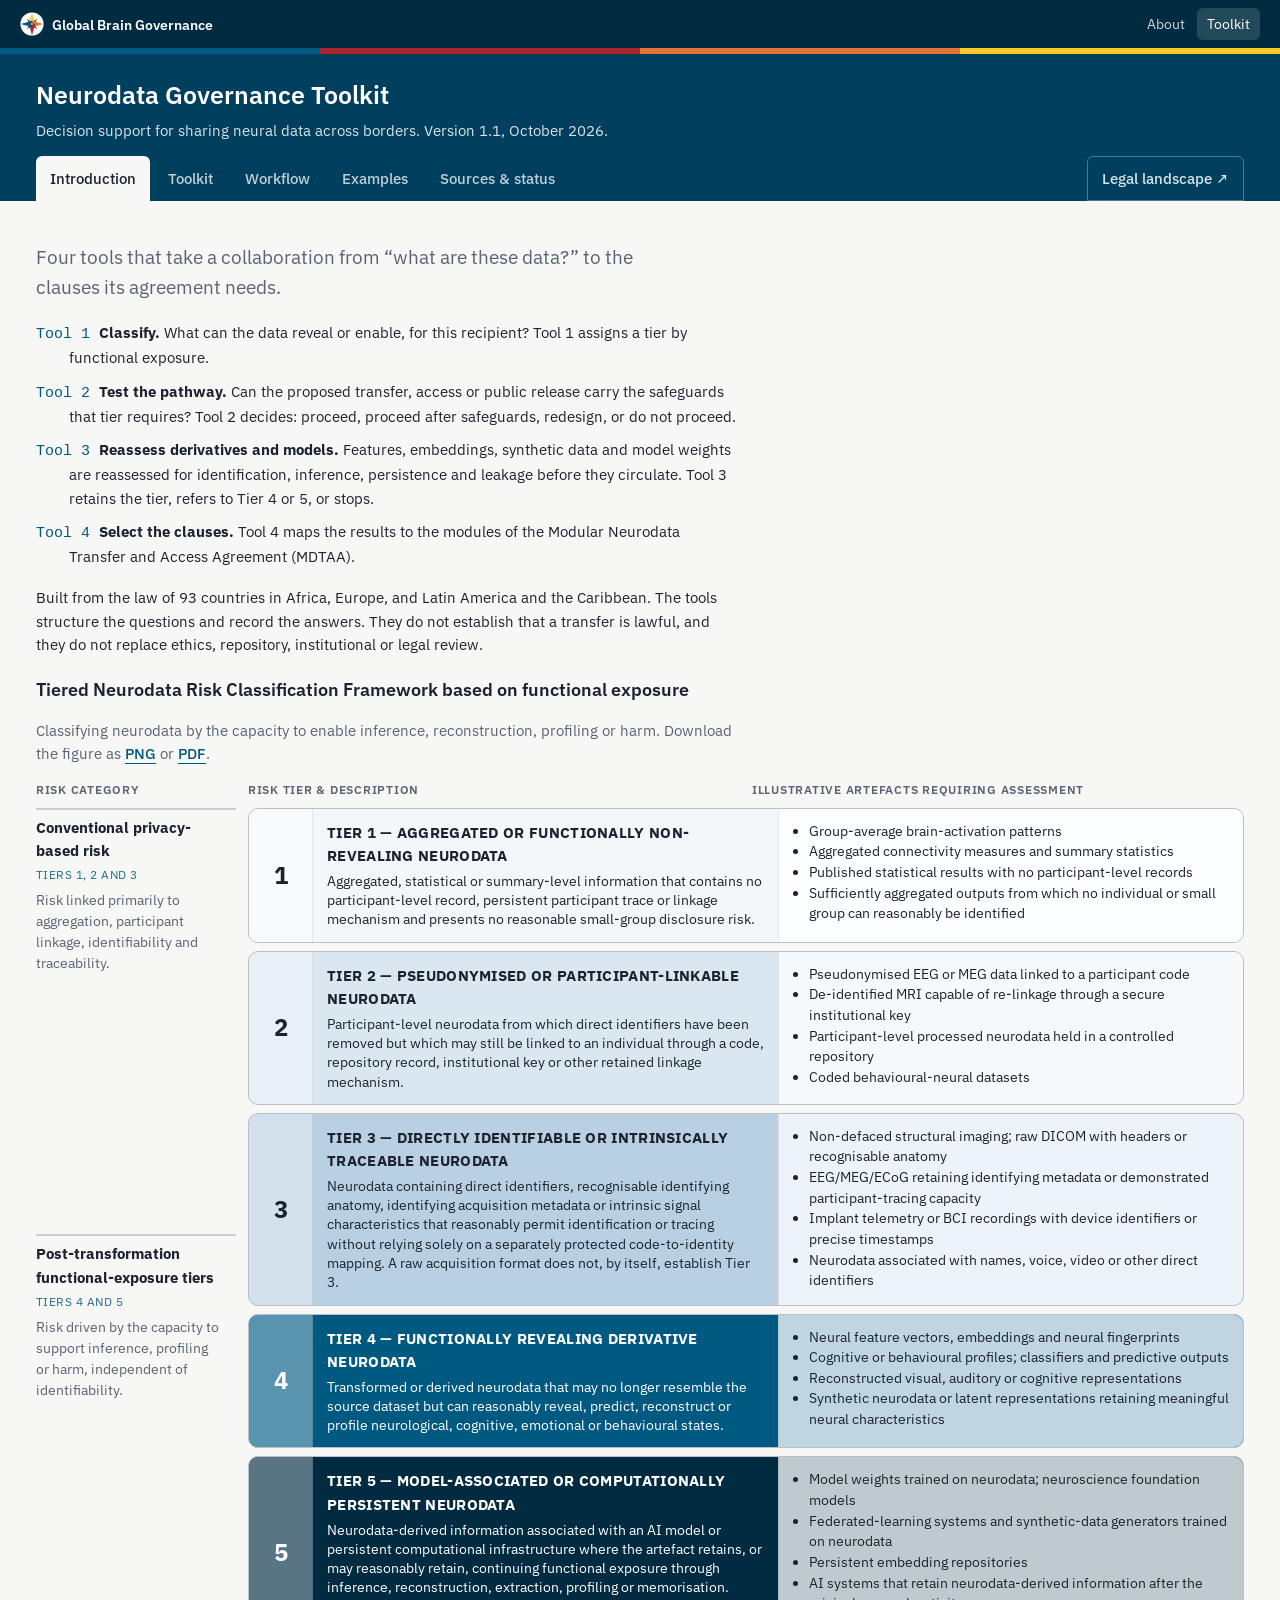
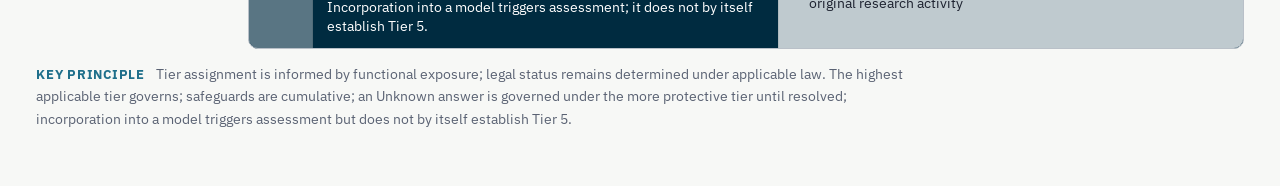
==== commit 67d255a1: "Simplify toolkit pages" ====
--- a/toolkit/index.html
+++ b/toolkit/index.html
@@ -32,11 +32,10 @@
 h2{font-size:1.35rem;font-weight:600;margin:0 0 .4rem} h3{font-size:1.15rem;font-weight:600;margin:1.2rem 0 .5rem} h4{font-size:1rem;margin:1.2rem 0 .4rem}
 p,li{max-width:78ch} .lead{color:var(--muted)}
 .card{background:var(--panel);border:1px solid var(--line);border-radius:8px;padding:16px 18px;margin:0 0 14px}
-.grid{display:grid;grid-template-columns:repeat(auto-fit,minmax(260px,1fr));gap:14px}
-.grid .card h3{margin-top:0}
-details.step{background:var(--panel);border:1px solid var(--line);border-radius:6px;margin:0 0 8px}
+.fourtools{list-style:none;margin:0 0 18px;padding:0;max-width:78ch} .fourtools li{margin:0 0 10px;padding-left:2.2em;text-indent:-2.2em} .fourtools b{font-family:var(--mono);color:var(--accent);font-weight:500;margin-right:.6em}
+details.step{border-top:1px solid var(--line);margin:0} details.step:last-of-type{border-bottom:1px solid var(--line)} details.step[open]{padding-bottom:10px}
 details.step.chg{border-color:var(--newline);background:color-mix(in srgb,var(--new) 45%,var(--panel))}
-details.step summary{cursor:pointer;padding:10px 12px;display:flex;gap:12px;align-items:baseline;list-style:none}
+details.step summary{cursor:pointer;padding:10px 4px;display:flex;gap:12px;align-items:baseline;list-style:none} details.step summary:hover .stepq{color:var(--accent)} details.step table{margin:4px 0 0 0}
 details.step summary::-webkit-details-marker{display:none}
 details.step summary::before{content:"▸";color:var(--accent);flex:0 0 auto} details.step[open] summary::before{content:"▾"}
 .stepno{font-family:var(--mono);font-weight:500;color:var(--accent);flex:0 0 auto;min-width:3.2em} .stepq{flex:1 1 auto;min-width:0}
@@ -46,38 +45,38 @@
 td.k{font-family:var(--mono);white-space:nowrap} td.m{color:var(--muted)}
 .tablewrap{overflow-x:auto}
 .note{background:var(--tier);border-left:3px solid var(--accent);padding:8px 12px;margin:0 0 8px;font-size:.9rem;color:var(--muted)} .note.chg{background:var(--new);border-left-color:var(--newline);color:var(--fg)}
-.controls{display:flex;gap:14px;flex-wrap:wrap;align-items:center;margin:0 0 12px;font-size:.9rem}
+.controls{display:flex;gap:14px;flex-wrap:wrap;align-items:center;margin:0 0 12px;font-size:.9rem} .controls button.sub{background:none;border:0;padding:0;color:var(--accent);font:inherit;font-size:.9rem;cursor:pointer;text-decoration:underline}
 .controls input[type=search]{font:inherit;padding:6px 10px;border:1px solid var(--line);border-radius:6px;background:var(--panel);color:var(--fg);min-width:240px}
-.facts{display:grid;grid-template-columns:repeat(auto-fit,minmax(200px,1fr));gap:10px;margin:10px 0} .facts div{background:var(--panel);border:1px solid var(--line);border-radius:6px;padding:8px 10px;font-size:.9rem} .facts b{display:block;font-size:.72rem;text-transform:uppercase;letter-spacing:.06em;color:var(--muted);margin-bottom:2px}
+.facts{display:grid;grid-template-columns:max-content 1fr;gap:6px 18px;margin:14px 0 6px;font-size:.92rem;max-width:90ch} .facts b{font-size:.72rem;text-transform:uppercase;letter-spacing:.06em;color:var(--muted);padding-top:3px;font-weight:600} .facts span{display:block} @media (max-width:560px){.facts{grid-template-columns:1fr;gap:2px} .facts span{margin-bottom:8px}}
 .verdicts{display:flex;gap:10px;flex-wrap:wrap;margin:8px 0 4px} .v{padding:5px 10px;border-radius:999px;font-size:.85rem;border:1.5px solid} .v.old{border-color:var(--old);color:var(--old)} .v.new{border-color:var(--good);color:var(--good)}
 .strip{display:flex;flex-direction:column;gap:8px;margin:6px 0 10px}
 .lane{display:grid;grid-template-columns:150px 1fr;gap:10px;align-items:start} .lanehead{font-weight:600;font-size:.9rem;padding-top:6px}
 .chips{display:flex;flex-wrap:wrap;gap:6px} .chip{background:var(--panel);border:1px solid var(--line);border-radius:6px;padding:4px 8px;font-size:.82rem} .chip b{font-family:var(--mono);color:var(--accent);font-weight:500;margin-right:4px} .chip.res{background:var(--tier);border-color:var(--accent);font-weight:600}
 .callout{border-left:3px solid var(--old);background:var(--panel);padding:10px 14px;margin:14px 0;font-size:.95rem}
 .two{display:grid;grid-template-columns:repeat(auto-fit,minmax(300px,1fr));gap:20px}
-figure{margin:0 0 18px;background:var(--panel);border:1px solid var(--line);border-radius:8px;padding:12px} figcaption{color:var(--muted);font-size:.9rem;margin-top:8px}
+figure{margin:0 0 18px;padding:0} .iwf-legend button.sub{background:none;border:0;padding:0;color:var(--accent);font:inherit;font-size:.85rem;cursor:pointer;text-decoration:underline} figcaption{color:var(--muted);font-size:.9rem;margin-top:8px}
 .scroll{overflow-x:auto} #wf{min-width:1200px;width:100%;height:auto;display:block}
 .legend{display:flex;flex-wrap:wrap;gap:12px 20px;font-size:.85rem;color:var(--muted);margin:0 0 10px} .legend span{display:inline-flex;align-items:center;gap:6px} .sw{width:20px;height:13px;border:1.5px solid var(--line);border-radius:3px;background:var(--panel)} .sw.new{background:var(--new);border-color:var(--newline)} .sw.tier{background:var(--tier);border-color:var(--accent)} .sw.loop{border:0;height:2px;background:var(--loop);width:24px}
 .tierlist{display:grid;grid-template-columns:repeat(auto-fit,minmax(220px,1fr));gap:10px} .tierlist div{background:var(--panel);border:1px solid var(--line);border-left:4px solid var(--accent);border-radius:6px;padding:8px 12px;font-size:.92rem} .tierlist div.new{border-left-color:var(--newline)} .tierlist b{display:block}
 td.old{color:var(--old)} td.new{color:var(--good)}
-.excards{display:grid;grid-template-columns:repeat(4,minmax(0,1fr));gap:8px;margin:0 0 20px}
-@media (max-width:1000px){.excards{grid-template-columns:repeat(2,minmax(0,1fr))}} @media (max-width:560px){.excards{grid-template-columns:1fr}}
+.excards{display:grid;grid-template-columns:repeat(2,minmax(0,1fr));gap:2px 32px;margin:0 0 28px;max-width:960px}
+@media (max-width:640px){.excards{grid-template-columns:1fr}}
 .exdet.neg,.negtxt{color:var(--old)} .postxt{color:var(--good);font-weight:600}
-.parties{display:grid;grid-template-columns:repeat(auto-fit,minmax(260px,1fr));gap:10px;margin:10px 0} .parties div{background:var(--tier);border-radius:6px;padding:10px 12px;font-size:.9rem} .parties b{display:block;font-size:.72rem;text-transform:uppercase;letter-spacing:.06em;color:var(--muted);margin-bottom:3px}
-.excard{text-align:left;background:var(--panel);border:1.5px solid var(--line);border-radius:8px;padding:8px 10px 8px 24px;position:relative;font:inherit;color:var(--fg);cursor:pointer;display:flex;flex-direction:column;gap:2px;transition:border-color .15s,box-shadow .15s}
-.excard:hover{border-color:var(--accent);box-shadow:0 2px 10px rgba(0,0,0,.08)} .excard.active{border-color:var(--accent);box-shadow:0 0 0 2px var(--accent) inset;background:var(--tier)}
+
+.excard{text-align:left;background:none;border:0;border-bottom:1px solid var(--line);padding:7px 4px 7px 18px;position:relative;font:inherit;color:var(--fg);cursor:pointer;display:block;width:100%}
+.excard:hover .exname{color:var(--accent)} .excard.active .exname{color:var(--accent);text-decoration:underline;text-underline-offset:3px}
 .excard:focus-visible{outline:2px solid var(--accent);outline-offset:2px}
-.excard::before{content:"";position:absolute;left:10px;top:13px;width:8px;height:8px;border-radius:50%;background:var(--good)} .excard.neg::before{background:var(--old)} .exname{font-weight:600;font-size:.9rem;line-height:1.25} .exmeta{font-size:.7rem;color:var(--muted);text-transform:uppercase;letter-spacing:.04em} .exabs{font-size:.88rem;color:var(--muted);line-height:1.45} .exdet{font-size:.78rem;color:var(--good);font-weight:600;margin-top:2px}
-.subpanel.exopen{border-top:3px solid var(--accent);padding-top:10px}
+.excard::before{content:"";position:absolute;left:2px;top:14px;width:8px;height:8px;border-radius:50%;background:var(--good)} .excard.neg::before{background:var(--old)} .exname{font-weight:500;font-size:.92rem;line-height:1.3} .exmeta{display:block;font-size:.7rem;color:var(--muted);text-transform:uppercase;letter-spacing:.04em;margin-top:1px} .exabs{font-size:.88rem;color:var(--muted);line-height:1.45} .exdet{font-size:.78rem;color:var(--good);font-weight:600;margin-top:2px}
+
 footer{color:var(--muted);font-size:.85rem;border-top:1px solid var(--line);padding-top:14px;margin-top:30px}
 a{color:var(--accent)}
-.dls{display:flex;flex-wrap:wrap;gap:8px} a.dl{display:inline-block;background:var(--accent);color:#fff;text-decoration:none;padding:7px 12px;border-radius:6px;font-size:.9rem;font-weight:500} a.dl:hover{filter:brightness(1.1)}
+.dls{font-size:.9rem;color:var(--muted);margin:0 0 18px;max-width:none} .dls a{white-space:nowrap} a.dl{font-weight:500;text-decoration:none;border-bottom:1px solid currentColor} a.dl:hover{color:var(--accent2)} .links a.dl{margin-right:14px}
 @media (max-width:600px){.lane{grid-template-columns:1fr}}
 
 .tierfig{--line:#c9cfd6;font-family:"IBM Plex Sans",system-ui,sans-serif;color:#1d2230;max-width:1240px}
 .tierhead{display:grid;grid-template-columns:200px 1fr 1fr;gap:12px;font-size:.78rem;letter-spacing:.06em;text-transform:uppercase;color:#5a6273;font-weight:600;margin:0 0 8px}
 .tiergrid{display:grid;grid-template-columns:200px 1fr;grid-template-rows:auto auto;gap:12px}
-.tcat{background:#fff;border:1px solid #c9cfd6;border-radius:10px;padding:14px 14px;font-size:.85rem;color:#5a6273}
+.tcat{padding:6px 14px 6px 0;font-size:.85rem;color:#5a6273;border-top:2px solid #c9cfd6}
 .tcat b{display:block;color:#1d2230;font-size:.95rem;margin-bottom:2px} .tcat span{display:block;font-size:.78rem;letter-spacing:.04em;text-transform:uppercase;margin-bottom:6px;color:#1f6f8b} .tcat p{margin:0}
 .tcat1{grid-row:1;grid-column:1} .tcat2{grid-row:2;grid-column:1}
 .tiers{grid-column:2;grid-row:1 / span 2;display:flex;flex-direction:column;gap:8px}
@@ -85,8 +84,8 @@
 .tnum{display:flex;align-items:center;justify-content:center;font-size:1.5rem;font-weight:700;background:rgba(255,255,255,.35);border-right:1px solid rgba(0,0,0,.08)}
 .tbody{padding:12px 14px} .ttitle{font-weight:700;font-size:.95rem;text-transform:uppercase;letter-spacing:.02em;margin-bottom:4px} .tdesc{font-size:.86rem;line-height:1.4}
 .tex{margin:0;padding:12px 14px 12px 30px;background:rgba(255,255,255,.75);color:#1d2230;font-size:.86rem;line-height:1.5;border-left:1px solid rgba(0,0,0,.08)}
-.tkey{margin-top:12px;background:#fff;border:1px solid #c9cfd6;border-radius:10px;padding:10px 14px;font-size:.9rem} .tkey b{color:#1f6f8b;margin-right:8px;text-transform:uppercase;font-size:.8rem;letter-spacing:.06em}
-@media (prefers-color-scheme:dark){.tierfig{color:#e8eaf0}.tcat,.tkey{background:#1d2129;border-color:#3a4150;color:#a3abba}.tcat b,.tkey{color:#e8eaf0}.tierhead{color:#a3abba}.tex{background:rgba(255,255,255,.85)}}
+.tkey{margin-top:14px;padding:0;font-size:.9rem;color:#5a6273;max-width:110ch} .tkey b{color:#1f6f8b;margin-right:8px;text-transform:uppercase;font-size:.8rem;letter-spacing:.06em}
+@media (prefers-color-scheme:dark){.tierfig{color:#e8eaf0}.tcat,.tkey{border-color:#3a4150;color:#a3abba}.tcat b{color:#e8eaf0}.tierhead{color:#a3abba}.tex{background:rgba(255,255,255,.85)}}
 @media (max-width:760px){.tiergrid,.tierhead{grid-template-columns:1fr}.tiers{grid-column:1;grid-row:auto}.tcat1,.tcat2{grid-column:1;grid-row:auto}.tier{grid-template-columns:48px 1fr}.tex{grid-column:1 / span 2;border-left:0;border-top:1px solid rgba(0,0,0,.08)}.tierhead div:nth-child(3){display:none}}
 
 
@@ -95,7 +94,7 @@
 #iwf{min-width:1180px;width:100%;height:auto;display:block;cursor:default}
 .iwf-legend{display:flex;flex-wrap:wrap;gap:12px 18px;align-items:center;font-size:.85rem;color:var(--muted);margin-top:8px}
 .iwf-legend span{display:inline-flex;align-items:center;gap:6px} .sw.fwd{border:0;height:2px;background:var(--accent);width:24px} .sw.loop{border:0;height:2px;background:var(--loop);width:24px}
-.iwf-side{background:var(--panel);border:1px solid var(--line);border-radius:8px;padding:16px 20px;margin-top:16px;font-size:1rem;min-height:120px;max-width:none;scroll-margin-top:12px}
+.iwf-side{border-top:1px solid var(--line);padding:14px 0 0;margin-top:16px;font-size:1rem;min-height:120px;max-width:none;scroll-margin-top:12px}
 .iwf-side h3{margin:0 0 2px;font-size:1.05rem} .iwf-side .k{font-family:var(--mono);color:var(--accent);font-size:.8rem} .iwf-side p{margin:.5rem 0;max-width:none} .iwf-side h4{margin:.8rem 0 .2rem;font-size:.78rem;letter-spacing:.06em;text-transform:uppercase;color:var(--muted)}
 .iwf-side .links a{display:inline-block;margin:2px 6px 2px 0;font-size:.85rem;cursor:pointer;color:var(--accent);text-decoration:underline dotted}
 .iwf-empty{color:var(--muted)} .iwf-empty b{color:var(--fg)}
@@ -118,17 +117,15 @@
 
 <section class="panel active" id="panel-intro">
 <p class="lead" style="font-size:1.2rem;max-width:60ch">Four tools that take a collaboration from “what are these data?” to the clauses its agreement needs.</p>
-<div class="grid">
-<div class="card"><h3>1 · Classify</h3><p>What can the data reveal or enable, for this recipient? Tool 1 assigns a tier by functional exposure.</p></div>
-<div class="card"><h3>2 · Test the pathway</h3><p>Can the proposed transfer, access or public release carry the safeguards that tier requires? Tool 2 decides: proceed, proceed after safeguards, redesign, or do not proceed.</p></div>
-<div class="card"><h3>3 · Reassess derivatives and models</h3><p>Features, embeddings, synthetic data and model weights are reassessed for identification, inference, persistence and leakage before they circulate. Tool 3 retains the tier, refers to Tier 4 or 5, or stops.</p></div>
-<div class="card"><h3>4 · Select the clauses</h3><p>Tool 4 maps the results to the modules of the Modular Neurodata Transfer and Access Agreement (MDTAA).</p></div>
-</div>
-<p><a class="dl" href="#toolkit">Open the tools</a> <a class="dl" href="#workflow">See the workflow</a> <a class="dl" href="#examples">Sixteen worked examples</a></p>
+<ul class="fourtools">
+<li><b>Tool 1</b><strong>Classify.</strong> What can the data reveal or enable, for this recipient? Tool 1 assigns a tier by functional exposure.</li>
+<li><b>Tool 2</b><strong>Test the pathway.</strong> Can the proposed transfer, access or public release carry the safeguards that tier requires? Tool 2 decides: proceed, proceed after safeguards, redesign, or do not proceed.</li>
+<li><b>Tool 3</b><strong>Reassess derivatives and models.</strong> Features, embeddings, synthetic data and model weights are reassessed for identification, inference, persistence and leakage before they circulate. Tool 3 retains the tier, refers to Tier 4 or 5, or stops.</li>
+<li><b>Tool 4</b><strong>Select the clauses.</strong> Tool 4 maps the results to the modules of the Modular Neurodata Transfer and Access Agreement (MDTAA).</li>
+</ul>
 <p>Built from the law of 93 countries in Africa, Europe, and Latin America and the Caribbean. The tools structure the questions and record the answers. They do not establish that a transfer is lawful, and they do not replace ethics, repository, institutional or legal review.</p>
 <h3>Tiered Neurodata Risk Classification Framework based on functional exposure</h3>
-<p class="lead">Classifying neurodata by the capacity to enable inference, reconstruction, profiling or harm.</p>
-<p><a class="dl" href="pdf/Figure_Tiers.png" download>Download tier figure (PNG)</a> <a class="dl" href="pdf/Figure_Tiers.pdf" download>Download tier figure (PDF)</a></p>
+<p class="lead">Classifying neurodata by the capacity to enable inference, reconstruction, profiling or harm. Download the figure as <a class="dl" href="pdf/Figure_Tiers.png" download>PNG</a> or <a class="dl" href="pdf/Figure_Tiers.pdf" download>PDF</a>.</p>
 <div class="tierfig">
 <div class="tierhead"><div>Risk category</div><div>Risk tier &amp; description</div><div>Illustrative artefacts requiring assessment</div></div>
 <div class="tiergrid">
@@ -162,12 +159,11 @@
 
 <section class="panel" id="panel-toolkit">
 <h2>The four tools</h2>
-<p class="lead">Each tool is a sequence of questions. Click a step to expand its answer rows and required actions; the search box filters steps by text.</p>
+<p class="lead">Each tool is a sequence of questions. Click a step to see its answer rows and required actions.</p>
 <div class="controls"><input type="search" id="toolsearch" placeholder="Filter steps (e.g. public release, Tier 4, EHDS)"><button class="sub" id="expandall">Expand all</button><button class="sub" id="collapseall">Collapse all</button></div>
-<div class="card downloads"><h3>Downloads</h3><p class="lead">Print-ready PDFs (A4 landscape) of the four tools, the workflow figure and the tier framework.</p>
-<div class="dls"><a class="dl" href="pdf/Toolkit_Tools_1-4.pdf" download>All four tools (PDF, 48 pp.)</a><a class="dl" href="pdf/Tool1_Neurodata_Governance_Decision_Tool.pdf" download>Tool 1 (PDF)</a><a class="dl" href="pdf/Tool2_Neurodata_Transfer_and_Access_Decision_Tool.pdf" download>Tool 2 (PDF)</a><a class="dl" href="pdf/Tool3_Derivative_and_Embedding_Governance_Decision_Tool.pdf" download>Tool 3 (PDF)</a><a class="dl" href="pdf/Tool4_MDTAA_Clause_Selection_Tool.pdf" download>Tool 4 (PDF)</a><a class="dl" href="pdf/Figure_Workflow_Toolkit.png" download>Workflow figure (PNG)</a><a class="dl" href="pdf/Figure_Workflow_Toolkit.svg" download>Workflow figure (SVG)</a><a class="dl" href="pdf/Figure_Tiers.png" download>Tier figure (PNG)</a><a class="dl" href="pdf/Figure_Tiers.pdf" download>Tier figure (PDF)</a></div></div>
+<p class="dls">Print-ready PDFs (A4 landscape): <a class="dl" href="pdf/Toolkit_Tools_1-4.pdf" download>all four tools (48 pp.)</a> · <a class="dl" href="pdf/Tool1_Neurodata_Governance_Decision_Tool.pdf" download>Tool 1</a> · <a class="dl" href="pdf/Tool2_Neurodata_Transfer_and_Access_Decision_Tool.pdf" download>Tool 2</a> · <a class="dl" href="pdf/Tool3_Derivative_and_Embedding_Governance_Decision_Tool.pdf" download>Tool 3</a> · <a class="dl" href="pdf/Tool4_MDTAA_Clause_Selection_Tool.pdf" download>Tool 4</a> · workflow figure (<a class="dl" href="pdf/Figure_Workflow_Toolkit.png" download>PNG</a>, <a class="dl" href="pdf/Figure_Workflow_Toolkit.svg" download>SVG</a>) · tier figure (<a class="dl" href="pdf/Figure_Tiers.png" download>PNG</a>, <a class="dl" href="pdf/Figure_Tiers.pdf" download>PDF</a>)</p>
 <div class="subtabs" data-group="toolkit"><button class="sub" data-sub="toolkit" data-id="t1">Tool 1</button><button class="sub" data-sub="toolkit" data-id="t2">Tool 2</button><button class="sub" data-sub="toolkit" data-id="t3">Tool 3</button><button class="sub" data-sub="toolkit" data-id="t4">Tool 4</button></div>
-<section class="subpanel" id="toolkit-t1"><p class="lead">Assigns a provisional functional-exposure tier (5, 4, 3, 2, 1) to the particular object or artefact and identifies the baseline safeguards. It opens with an applicability checkpoint on statutory access regimes and impact assessments. The highest applicable tier governs; an Unknown answer takes the more protective tier; a tier is confirmed only when all applicable steps and required reviews are complete.</p><p><a class="dl" href="pdf/Tool1_Neurodata_Governance_Decision_Tool.pdf" download>Download Tool 1 as PDF</a></p><h3>Tool 1 — Neurodata Governance Decision Tool</h3>
+<section class="subpanel" id="toolkit-t1"><p class="lead">Assigns a provisional functional-exposure tier (5, 4, 3, 2, 1) to the particular object or artefact and identifies the baseline safeguards. It opens with an applicability checkpoint on statutory access regimes and impact assessments. The highest applicable tier governs; an Unknown answer takes the more protective tier; a tier is confirmed only when all applicable steps and required reviews are complete.</p><h3>Tool 1 — Neurodata Governance Decision Tool</h3>
 <details class="step"><summary><span class="stepno">Applicability checkpoint</span><span class="stepq">Which statutory access regimes and ex ante data-protection, privacy-impact or privacy-risk assessment requirements may apply to the proposed activity? Consider the data category, holder, purpose, jurisdiction and application date, including EHDS where relevant. Assess legal applicability separately from functional-exposure tier.</span></summary>
 <table><thead><tr><th>Answer</th><th>Risk tier</th><th>Required action</th></tr></thead><tbody>
 <tr><td>Complete checkpoint</td><td>No tier is assigned at this step. Follow the instructions in the Required action column. Any tier identified at an earlier step remains applicable unless resolved through documented reassessment.</td><td>Record potentially applicable regimes and assessment requirements in Neurodata Governance Assessment Record (Schedule B of the MDTAA). Record any unresolved applicability question and refer it to the responsible legal or institutional reviewer in Neurodata Governance Assessment Record (Schedule B of the MDTAA). Continue to Step 1. Completion of this checkpoint does not resolve or waive an outstanding legal requirement.</td></tr>
@@ -217,7 +213,7 @@
 <details class="step"><summary><span class="stepno">7</span><span class="stepq">Does the object contain only aggregated or summary-level information with no participant-level records or persistent participant trace? Example: A published study reporting only group-average brain activation patterns, summary statistics, or aggregate connectivity measures with no participant-level records or re-identifiable individual data.</span></summary>
 <table><thead><tr><th>Answer</th><th>Risk tier</th><th>Required action</th></tr></thead><tbody>
 <tr><td>Yes</td><td>No tier is assigned at this step. Follow the instructions in the Required action column. Any tier identified at an earlier step remains applicable unless resolved through documented reassessment.</td><td>Record the aggregation or summarisation method and the evidence that no participant-level records or persistent participant trace remain in Neurodata Governance Assessment Record (Schedule B of the MDTAA). Continue to Step 8.</td></tr>
-<tr><td>No</td><td>No tier is assigned at this step. Follow the instructions in the Required action column. Any tier identified at an earlier step remains applicable unless resolved through documented reassessment.</td><td>Record “Reassessment required” in Neurodata Governance Assessment Record (Schedule B of the MDTAA). Review the object’s technical form, provenance and exposure characteristics, then revisit Steps 3–6 and correct any answers affected by the review. If no tier is identified and Step 7 remains “No”, record “Unclassified—specialist review required” and stop automated classification. Refer the object for specialist governance review. Do not assign Tier 1 by default. Resume at the relevant step when the review provides sufficient evidence.</td></tr>
+<tr><td>No</td><td>No tier is assigned at this step. Follow the instructions in the Required action column. Any tier identified at an earlier step remains applicable unless resolved through documented reassessment.</td><td>Record “Reassessment required” in Neurodata Governance Assessment Record (Schedule B of the MDTAA). Review the object’s technical form, provenance and exposure characteristics, then revisit Steps 3–6 and correct any answers affected by the review. If the evidence supports a tier, record the assigned tier and continue the classification workflow. For participant-level data that are de-identified and have no reasonably available linkage mechanism, or if a linkage key or other reasonably available linkage mechanism is retained, assign Tier 2. If the data remain identifiable or intrinsically traceable, assign the applicable higher tier. Refer for specialist review only where the available evidence is insufficient or the appropriate tier remains uncertain. Resume at the relevant step when the review provides sufficient evidence.</td></tr>
 <tr><td>Unknown</td><td>No tier is assigned at this step. Follow the instructions in the Required action column. Any tier identified at an earlier step remains applicable unless resolved through documented reassessment.</td><td>Record that aggregate-only status has not been established in Neurodata Governance Assessment Record (Schedule B of the MDTAA). Request technical review of participant-level records, persistent traces and the aggregation or summarisation method. Pause classification and retain any existing safeguards. Do not approve release through this Tool while the uncertainty remains unresolved. Return to Step 7 when the evidence supports “Yes” or “No”.</td></tr>
 </tbody></table></details>
 <details class="step"><summary><span class="stepno">8</span><span class="stepq">Could an individual or small group still reasonably be identified through rare conditions, small sample sizes, unique characteristics, or accompanying metadata? Example: A dataset describing a single participant with a rare neurological disorder, a very small cohort from one clinic, or records containing unique demographic or geographic metadata that could enable re-identification.</span></summary>
@@ -229,7 +225,7 @@
 <details class="step"><summary><span class="stepno">Final Decision</span><span class="stepq">Have all applicable steps and required classification reviews been completed?</span></summary>
 <table><thead><tr><th>Answer</th><th>Risk tier</th><th>Required action</th></tr></thead><tbody>
 <tr><td>Complete assessment</td><td>-</td><td>Record the highest applicable tier and whether it is provisional or confirmed. Do not finalise a lower tier while a higher candidate or provisional finding remains unresolved. Retain all safeguards whose underlying conditions remain present. Save the outcome, supporting evidence, outstanding actions and responsible reviewer in the assessment record; incorporate or reference it in Neurodata Governance Assessment Record (Schedule B of the MDTAA) where applicable. Complete or update Tools 2 (Supplementary Table 7) and 3 (Supplementary Table 8) where required, then proceed to Tool 4 (Supplementary Table 9) where contractual implementation is needed. Do not begin the proposed activity until required safeguards and approvals are in place. If public release is proposed, continue to Tool 2 / Table 7 using the Public-release pathway.</td></tr>
-</tbody></table></details></section><section class="subpanel" id="toolkit-t2"><p class="lead">Asks whether the proposed pathway can carry the tier’s safeguards. Step 3 splits the tool into a controlled-access pathway (Steps 4A–12A) and a public-release pathway (Steps 4B–12B); both share the jurisdiction, lawful-basis and statutory-authorisation checks (Steps 6, 7 and 7A) and the implementation check (Step 13). Four outcomes.</p><p><a class="dl" href="pdf/Tool2_Neurodata_Transfer_and_Access_Decision_Tool.pdf" download>Download Tool 2 as PDF</a></p><h3>Tool 2 — Neurodata Transfer and Access Decision Tool, Neuro-TADT</h3>
+</tbody></table></details></section><section class="subpanel" id="toolkit-t2"><p class="lead">Asks whether the proposed pathway can carry the tier’s safeguards. Step 3 splits the tool into a controlled-access pathway (Steps 4A–12A) and a public-release pathway (Steps 4B–12B); both share the jurisdiction, lawful-basis and statutory-authorisation checks (Steps 6, 7 and 7A) and the implementation check (Step 13). Four outcomes.</p><h3>Tool 2 — Neurodata Transfer and Access Decision Tool, Neuro-TADT</h3>
 <div class="note">General instructions before using this tool: Assess the proposed transfer or access arrangement using the tier and safeguards identified in Supplementary Table 6. Wherever this Tool says “record”, enter the information against the relevant step in the transfer and access section of the Neurodata Governance Assessment Record. Where the MDTAA applies, incorporate or reference that assessment in Schedule C and link it to the classification recorded in Schedule B. Record supporting evidence, outstanding actions and responsible persons. Continuing through the assessment does not authorise transfer or access. A later answer does not remove an earlier restriction or unresolved requirement.</div>
 <details class="step"><summary><span class="stepno">1</span><span class="stepq">What are you planning to do with the neurodata? Example: Using an EEG dataset to train a machine learning model for early detection of Alzheimer&#x27;s disease.</span></summary>
 <table><thead><tr><th>Answer</th><th>Required action</th></tr></thead><tbody>
@@ -302,7 +298,7 @@
 <table><thead><tr><th>Answer</th><th>Required action</th></tr></thead><tbody>
 <tr><td>Yes</td><td>Record the additional datasets, linkage purpose, responsible party and proposed resulting object. Apply Supplementary Table 6 to the proposed linked dataset or resulting object before linkage begins. Update the tier and safeguards recorded at Step 2 and review Steps 3–8 and 7A against that assessment, revising affected answers. Once the affected checks are complete and no blocking outcome applies, continue to Step 10A. Do not repeat the same linkage assessment unless relevant circumstances change.</td></tr>
 <tr><td>No</td><td>Record that linkage is outside the assessed arrangement and requires reassessment before introduction. Continue to Step 10A.</td></tr>
-<tr><td>Unsure</td><td>Clarify the proposed linkage, the datasets involved and the resulting object. Do not begin linkage while material uncertainty remains. Return to Step 9A when resolved. If it remains unresolved, select Final Decision Outcome 4</td></tr>
+<tr><td>Unsure</td><td>Clarify the proposed linkage, the datasets involved and the resulting object. Do not begin linkage while material uncertainty remains. Return to Step 9A when resolved. If it remains unresolved, select Final Decision Outcome 4.</td></tr>
 </tbody></table></details>
 <details class="step"><summary><span class="stepno">9B</span><span class="stepq">Could the publicly released object reasonably be linked with other available datasets in a way that changes its functional exposure?</span></summary>
 <table><thead><tr><th>Answer</th><th>Required action</th></tr></thead><tbody>
@@ -322,7 +318,7 @@
 <tr><td>No — AI/ML reuse is restricted under release conditions</td><td>Record restriction and mechanism used. Continue to Step 11B.</td></tr>
 <tr><td>Unknown / cannot be controlled</td><td>Record inability to control downstream AI/ML use. Determine whether the inability to control downstream AI/ML reuse prevents a required safeguard from being maintained. If the pathway can be redesigned, narrowed or converted to controlled access, select Final Decision Outcome 3. If no acceptable pathway can preserve the required protection, select Final Decision Outcome 4. Otherwise continue to Step 11B.</td></tr>
 </tbody></table></details>
-<details class="step"><summary><span class="stepno">11A</span><span class="stepq">Will the neurodata be used for a purpose materially different from the approved research purposeExamples may include commercial development, employment, insurance, clinical deployment or unrelated secondary research where these activities fall outside the already approved purpose, consent, ethics approval or other applicable authorisation. Interpretive note: Assess the proposed purpose against the authorisations and conditions applicable to this activity, including upstream restrictions and relevant consent, ethics and institutional requirements. A purpose different from the original study is not automatically prohibited, and public availability does not automatically authorise it. Record the basis for permitting the proposed use or the additional review or approval required.</span></summary>
+<details class="step"><summary><span class="stepno">11A</span><span class="stepq">Will the neurodata be used for a purpose materially different from the approved research purpose? Examples may include commercial development, employment, insurance, clinical deployment or unrelated secondary research where these activities fall outside the already approved purpose, consent, ethics approval or other applicable authorisation. Interpretive note: Assess the proposed purpose against the authorisations and conditions applicable to this activity, including upstream restrictions and relevant consent, ethics and institutional requirements. A purpose different from the original study is not automatically prohibited, and public availability does not automatically authorise it. Record the basis for permitting the proposed use or the additional review or approval required.</span></summary>
 <table><thead><tr><th>Answer</th><th>Required action</th></tr></thead><tbody>
 <tr><td>Yes</td><td>Record the proposed purpose and the legal, consent, ethics, institutional, contractual and upstream conditions that apply. Obtain any required approval before the new use begins. If the use is authorised, record its scope and restrictions. Continue to Step 12A.</td></tr>
 <tr><td>No</td><td>Record the approved purpose and the authorisation or conditions covering it. Continue to Step 12A.</td></tr>
@@ -369,7 +365,7 @@
 <details class="step"><summary><span class="stepno">Outcome 4</span><span class="stepq">Do not proceed and obtain specialist review</span></summary>
 <table><thead><tr><th>Answer</th><th>Required action</th></tr></thead><tbody>
 <tr><td>Select where a required legal basis, mechanism, approval, required controlled-access recipient identity, releasing or hosting organisation, or other material governance issue remains unresolved, or the required protection cannot be maintained. Required Action: Record the reason, required review and responsible person or body. Do not begin the affected transfer, access, or release. Following review, return to the affected step and update all dependent answers. If no acceptable pathway is established, retain this outcome.</td><td></td></tr>
-</tbody></table></details></section><section class="subpanel" id="toolkit-t3"><p class="lead">Reassesses features, embeddings, synthetic data, predictions and trained models for identification, inference, computational persistence and leakage, then checks provenance, release conditions and lifecycle controls. Five outcomes: retain the tier, refer for Tier 4, confirm Tier 5, specialist review, or do not proceed.</p><p><a class="dl" href="pdf/Tool3_Derivative_and_Embedding_Governance_Decision_Tool.pdf" download>Download Tool 3 as PDF</a></p><h3>Tool 3 — Derivative and Embedding Governance Decision Tool</h3>
+</tbody></table></details></section><section class="subpanel" id="toolkit-t3"><p class="lead">Reassesses features, embeddings, synthetic data, predictions and trained models for identification, inference, computational persistence and leakage, then checks provenance, release conditions and lifecycle controls. Five outcomes: retain the tier, refer for Tier 4, confirm Tier 5, specialist review, or do not proceed.</p><h3>Tool 3 — Derivative and Embedding Governance Decision Tool</h3>
 <details class="step"><summary><span class="stepno">1</span><span class="stepq">Has the neurodata undergone, or will it undergo, technical transformation; will it be used in an AI or machine-learning system; or may neurodata-derived information persist in a model or computational infrastructure? Examples include feature extraction, dimensionality reduction, embedding generation, predictive modelling, synthetic-data generation or AI-model training. Apply the triggers and exceptions in Annexure 1 §7.2. The Derivative and Embedding Governance Decision Tool need not be completed solely because routine preprocessing occurred without creating a separately governed derivative or materially altering Functional Exposure. It is also not required for a confirmed Tier 1 aggregate or summary-level output where the documented assessment establishes that there is no participant-level record, persistent participant trace, linkage mechanism, material inferential exposure or model-associated computational persistence. This exception does not cover source data, retained intermediate representations or models assessed as separate governance objects; AI or model activities requiring assessment under Tool 2 / Supplementary Table 7 Step 10; unresolved uncertainty; or later changes capable of materially altering Functional Exposure.</span></summary>
 <table><thead><tr><th>Answer</th><th>Required action</th></tr></thead><tbody>
 <tr><td>No</td><td>Record why none of these triggers apply. Retain the tier and safeguards established under Tool 1 / Supplementary Table 6. Record “Tool 3 (Supplementary Table 8) not required for this activity” and return to the referring Tool at its next applicable step. Reassess if the activity or object changes.</td></tr>
@@ -464,7 +460,7 @@
 <details class="step"><summary><span class="stepno">Outcome 5</span><span class="stepq">Do not proceed in the current form</span></summary>
 <table><thead><tr><th>Answer</th><th>Required action</th></tr></thead><tbody>
 <tr><td>Select where exposure cannot be managed proportionately, essential provenance or oversight cannot be obtained, required lifecycle controls or acceptable alternatives cannot be implemented, or the proposed activity cannot satisfy applicable conditions. Record the reasons and retain the assessment and established tier findings. Do not commence or continue the affected activity in its assessed form. If the artefact, model, access arrangement or purpose is redesigned, repeat the affected assessments before proceeding.</td><td></td></tr>
-</tbody></table></details></section><section class="subpanel" id="toolkit-t4"><p class="lead">Maps the recorded tier, pathway conditions and transformation findings to the modules of the Modular Neurodata Transfer and Access Agreement; Step 1A covers public releases governed by repository terms or a public licence rather than an MDTAA.</p><p><a class="dl" href="pdf/Tool4_MDTAA_Clause_Selection_Tool.pdf" download>Download Tool 4 as PDF</a></p><h3>Tool 4 — MDTAA Clause Selection Tool</h3>
+</tbody></table></details></section><section class="subpanel" id="toolkit-t4"><p class="lead">Maps the recorded tier, pathway conditions and transformation findings to the modules of the Modular Neurodata Transfer and Access Agreement; Step 1A covers public releases governed by repository terms or a public licence rather than an MDTAA.</p><h3>Tool 4 — MDTAA Clause Selection Tool</h3>
 <details class="step"><summary><span class="stepno">1. Baseline governance module</span><span class="stepq">Is the MDTAA being used to govern the processing, access, transfer or reuse of neurodata or a governed derivative artefact? Example: A university intends to provide an external collaborator with controlled access to coded EEG recordings under an MDTAA.</span></summary>
 <table><thead><tr><th>If YES</th><th>If NO</th></tr></thead><tbody>
 <tr><td>Activate the Baseline Governance Module. Identify the parties, assessed objects and activities governed by the arrangement. Continue to Step 2 (Articles 3–7, 9–10 and 14–17; Schedules A and B; Annexure 4, section 5.1.)</td><td>Record “MDTAA Clause Selection Tool not applicable to this arrangement”. Identify whether another agreement, repository term, public licence or governance mechanism applies. Where public release is proposed, complete Step 1A before ending this Tool. Otherwise, end this Tool.</td></tr>
@@ -575,7 +571,7 @@
 <section class="panel" id="panel-workflow">
 <h2>Workflow</h2>
 <p class="lead">The four tools are used in sequence: classify the object, assess the pathway (controlled access or public release), reassess any transformation, then select the contract modules. Linkage, AI use and material changes loop back to earlier tools.</p>
-<p><a class="dl" href="pdf/Figure_Workflow_Toolkit.png" download>Download figure (PNG)</a> <a class="dl" href="pdf/Figure_Workflow_Toolkit.svg" download>Download figure (SVG)</a></p>
+<p class="dls">Download the figure as <a class="dl" href="pdf/Figure_Workflow_Toolkit.png" download>PNG</a> or <a class="dl" href="pdf/Figure_Workflow_Toolkit.svg" download>SVG</a>.</p>
 
 <p class="lead">Click any step to highlight what feeds it and what it feeds, and to read what the step decides. Click the background or “Reset” to clear. Hover shows a short summary.</p>
 <div class="iwf-wrap">
@@ -584,174 +580,126 @@
  <aside class="iwf-side" id="iwf-side"><div class="iwf-empty"><b>Select a step</b><p>The explanation appears here: what the step asks, what each answer does, why it is in the workflow, and which steps are connected to it.</p></div></aside>
 </div>
 <div id="iwf-tip" class="iwf-tip" hidden></div>
-<script>window.IWF={"panels": [{"id": "t1", "title": "1  Classify the object", "sub": "Neurodata Governance Decision Tool", "rec": "Schedule B", "out": {"id": "t1out", "label": "Tier (highest governs)", "lines": ["Tier 5  model-associated", "Tier 4  revealing derivative", "Tier 3  directly identifiable", "Tier 2  participant-linkable", "Tier 1  aggregate", "Provisional until confirmed"]}}, {"id": "t2", "title": "2  Assess the pathway", "sub": "Neurodata Transfer and Access Decision Tool", "rec": "Schedule C", "out": {"id": "t2out", "label": "Outcome", "lines": ["1  Proceed", "2  Proceed after safeguards", "3  Redesign the pathway", "4  Do not proceed"]}}, {"id": "t3", "title": "3  Reassess the transformation", "sub": "Derivative and Embedding Governance Decision Tool", "rec": "Schedule D", "out": {"id": "t3out", "label": "Outcome", "lines": ["1  Retain tier", "2  Refer Tier 4", "3  Confirm Tier 5", "4  Specialist review", "5  Do not proceed"]}}, {"id": "t4", "title": "4  Select contract modules", "sub": "MDTAA Clause Selection Tool", "rec": "Schedules A–D · module list", "out": {"id": "t4out", "label": "Implementation", "lines": ["Compile and check consistency", "Legal, ethics, repository review", "Execute · implement · monitor"]}}], "nodes": [{"id": "t1s0", "p": "t1", "step": "Check", "title": "Applicability checkpoint", "text": "Which statutory access regimes and ex ante data-protection, privacy-impact or privacy-risk assessment requirements may apply, given the data category, holder, purpose, jurisdiction and application date (including the EHDS where relevant)? Legal applicability is assessed separately from the functional-exposure tier.", "effect": "Record the potentially applicable regimes and assessment requirements; refer any unresolved applicability question to the responsible legal or institutional reviewer. Completing the checkpoint does not resolve or waive an outstanding legal requirement.", "why": "The tier describes functional exposure; it does not tell you which law applies. The checkpoint stops the two being confused."}, {"id": "t1s1", "p": "t1", "step": "1", "title": "Human neurodata, or derived from it?", "text": "MRI, fMRI, EEG, MEG, ECoG, implant and BCI recordings, neural features, embeddings, predictions, or models trained on neurodata.", "effect": "No: record 'Not applicable' and follow ordinary data-governance procedures. Yes: continue to Step 2A. Unsure: pause and obtain clarification from the PI, data steward or technical lead.", "why": "Scopes the tool to neurodata and its derivatives."}, {"id": "t1s2a", "p": "t1", "step": "2A / 2B", "title": "Model incorporation and persistence", "text": "2A: has the neurodata, or information derived from it, been incorporated into a trained model or persistent computational infrastructure (weights, foundation models, federated systems, synthetic-data generators, gradients, embedding stores)? 2B: is there evidence, or a reasonable possibility, that neural information persists there in a way that supports identification, inference, reconstruction, extraction or profiling?", "effect": "2A Yes: Tool 3 becomes mandatory; go to 2B. 2A Unknown: provisional Tier 5 until incorporation is confirmed or excluded (a precaution for legacy datasets with incomplete provenance). 2B Yes or Unknown: provisional Tier 5 pending Tool 3; 2B No: Tool 3 still required because 2A was Yes. Then continue to Step 3.", "why": "Model incorporation triggers assessment but does not by itself establish Tier 5; persistence with continuing exposure does."}, {"id": "t1s4", "p": "t1", "step": "3 / 4", "title": "Derived object with revealing capacity?", "text": "Step 3: is the object a derived product (embedding, feature vector, fingerprint, profile, classifier, prediction, reconstruction) rather than original neurodata? Step 4: can that derived object reasonably identify or trace an individual, or reveal, predict, reconstruct or profile neurological, cognitive, emotional or behavioural states of an individual or a sufficiently defined group, given information reasonably available to the intended recipient (or, for public release, the public)?", "effect": "Step 4 Yes: Tier 4, controlled access, documented permitted uses and prohibited inferences, specialist review and Tool 3; Tool 2 before any external sharing. Unknown: provisional Tier 4. No, or not derived: continue to Step 5.", "why": "Tier 4 is where a transformed object that no longer looks like the source still reveals too much."}, {"id": "t1s5", "p": "t1", "step": "5", "title": "Direct identifiers or identifying anatomy?", "text": "Names, identifying DICOM headers, non-defaced facial anatomy, identifying voice or video, device identifiers and timestamps that enable tracing. A raw EEG, MEG, ECoG or MRI acquisition is not by itself a Yes; linkage solely through a protected code is assessed at Step 6.", "effect": "Yes: Tier 3 (secure controlled environment, encryption, role-based access, audit logs, formal access approval; remove unnecessary identifiers; restrict downloads and onward sharing; Tool 2 before transfer or external access). Unknown: provisional Tier 3. No: continue to Step 6.", "why": "Direct traceability is the most sensitive conventional category."}, {"id": "t1s6", "p": "t1", "step": "6", "title": "Participant-level and linkable through a key?", "text": "Does the object still contain participant-level neurodata that can be linked back to an individual through a code, repository record or institutional key, wherever that key is held?", "effect": "Yes: Tier 2 (controlled-access repository, protected linkage key, encryption, access logs, restrictions on re-identification and onward sharing, a data use or transfer agreement); go to the Final Decision. Unknown: provisional Tier 2. No: go to the Final Decision if a Tier 3, 4 or 5 finding is active, otherwise to Step 7.", "why": "Pseudonymised data remain linkable; the custodian of the key is recorded, never the key itself."}, {"id": "t1s7", "p": "t1", "step": "7 / 8", "title": "Aggregate only, and disclosure risk", "text": "Step 7: does the object contain only aggregated or summary-level information with no participant-level record or persistent participant trace? Step 8: could an individual or small group still reasonably be identified through rare conditions, small samples, unique characteristics or accompanying metadata?", "effect": "Step 7 No (participant-level but no identifiers and no key): 'Reassessment required'; revisit Steps 3–6, and if no tier is identified record 'Unclassified — specialist review required'. Tier 1 is never assigned by default. Step 8 Yes or Unknown: Tier 2 as the minimum, with more aggregation or suppression and reassessment before release. Step 8 No: Tier 1, with the Annexure 1 §7.2 check on whether Tool 3 is needed.", "why": "Aggregation is only Tier 1 when the disclosure-risk review supports it."}, {"id": "t2s1", "p": "t2", "step": "1 / 2", "title": "What is planned, and is the tier assigned?", "text": "Internal use only, or sharing with another institution, international transfer, repository deposit, cloud-hosted access, AI platform or vendor access, or public release? Has Tool 1 assigned a tier to this object and activity?", "effect": "Internal use only: Neuro-TADT not required; apply the Tool 1 safeguards and end. No tier yet: complete Tool 1 first; if Tool 1 cannot establish a tier, Outcome 4.", "why": "The pathway assessment needs the tier and its safeguards as its yardstick."}, {"id": "t2s3", "p": "t2", "step": "3 / 4", "title": "Recipients, or public release?", "text": "Named controlled-access recipients (institution, repository, cloud provider, commercial partner, AI developer), recipients not yet identified, or a public or open-access release. Step 4A: can every recipient and sub-processor be identified? Step 4B: can the releasing organisation, repository, hosting provider and sub-processors be identified?", "effect": "Named recipients: controlled-access pathway (Steps 4A, 8A, 9A, 10A, 11A, 12A). Public release: public-release pathway (Steps 4B, 8B, 9B, 10B, 11B, 12B), after confirming Tool 1 covers the object under public-access conditions. Unidentified recipients or providers: do not begin; if they cannot be identified, Outcome 4.", "why": "Everything downstream depends on who will hold the data and under what access model."}, {"id": "t2s5", "p": "t2", "step": "5 / 6", "title": "Access mode and jurisdictions", "text": "Downloadable copy, remote or controlled access without download, query-only or federated access, or public download, API or repository release. Will the data be transferred to, stored in or remotely accessed from another legal jurisdiction?", "effect": "Record what may leave each environment and the tier-appropriate controls on storage, copying, export, logging and output review. Record every originating, receiving, hosting and remotely accessing jurisdiction, including sub-processors; for a public release, future downloader locations are 'unknown or unbounded by design'.", "why": "Remote access from abroad is a cross-border pathway even when the data never move."}, {"id": "t2s7", "p": "t2", "step": "7 / 7A", "title": "Lawful basis, approvals, authorisation", "text": "Step 7: have the lawful basis, the transfer or remote-access mechanism, any required DPIA or privacy-risk assessment, and all legal, ethics, institutional and repository approvals been identified and documented, together with the exporter's authority (including upstream conditions)? Step 7A: does the activity require an EHDS permit or other statutory access authorisation?", "effect": "Step 7 Yes: record them, mark outstanding approvals as pending; for a public release, record the release authority. No or Unsure: obtain review; if no lawful pathway can be established, Outcome 4. Step 7A then routes to Step 8A (controlled access) or 8B (public release).", "why": "Completion of the tool never establishes lawfulness; it records what the law and the approving bodies have decided."}, {"id": "t2s8", "p": "t2", "step": "8A / 8B", "title": "Can the environment hold the safeguards?", "text": "8A: can the receiving or accessing governance environment implement and maintain the safeguards required for the tier (oversight, repository governance, technical controls, contractual compliance, auditability, enforcement, remedies)? 8B: can the tier's safeguards be preserved under the proposed public-release pathway?", "effect": "Yes: continue to Step 9A or 9B. No, but another access or release model could preserve them: Outcome 3, redesign. No: Outcome 4. Unsure: obtain evidence; do not begin.", "why": "The question is not whether the destination is 'equivalent' but whether the required safeguards can be implemented, verified and maintained there."}, {"id": "t2s9", "p": "t2", "step": "9 / 10", "title": "Linkage and AI use", "text": "9A/9B: will the data be linked with genomic, health-record, wearable, consumer or public-register data, or could a released object be linked with other available datasets in a way that changes its exposure? 10A/10B: will the data or a derivative be used to train, fine-tune, validate, benchmark or deploy a model, or is downstream AI reuse permitted or foreseeable under the release conditions?", "effect": "Linkage planned or foreseeable: apply Tool 1 to the linked object before linkage and revise the affected steps. AI use: complete Tool 3 and follow its Final Decision; if Tool 3 requires unresolved specialist review or prohibits the activity, Outcome 4. Public release where AI reuse cannot be controlled: Outcome 3 if the release can be narrowed to controlled access, otherwise Outcome 4.", "why": "Linkage and model training are the two ways the functional exposure of a dataset changes after it leaves."}, {"id": "t2s11", "p": "t2", "step": "11 / 12 / 13", "title": "Purpose, onward sharing, implementation", "text": "11A/11B: is the use materially different from the approved purpose, or do the public-use conditions allow reuse beyond it? 12A/12B: may the recipient pass the data on, or does the release mechanism permit copying, mirroring and redistribution? 13: have all safeguards and approvals for the tier and pathway been implemented and documented?", "effect": "A different purpose needs its own approvals before it begins; onward sharing and redistribution are either permitted under recorded conditions or prohibited contractually. Step 13: implemented, Outcome 1; implementable, Outcome 2; not implementable in this pathway, Outcome 3 or 4.", "why": "Protection has to continue through onward use, not stop at the first recipient."}, {"id": "t3s1", "p": "t3", "step": "1 / 2 / 3", "title": "Trigger, transformation, circulation", "text": "Step 1: has or will the neurodata undergo transformation, be used in an AI system, or persist in a model or infrastructure? Routine preprocessing that creates no separately governed derivative, and confirmed Tier 1 aggregate outputs, are exempt (Annexure 1 §7.2); the exemption never covers AI activities flagged by Tool 2. Step 2: what form (features, embeddings, connectivity measures, reconstructed signals, classifiers, synthetic data, trained models, gradients)? Step 3: can the artefact circulate, be queried or deployed without the source data?", "effect": "No trigger: record 'Tool 3 not required' and return to the referring tool. Otherwise record the transformation, the artefact and its version, and the controls needed when it is used without the source data.", "why": "Transformation is a reassessment point, not the automatic end or continuation of protection."}, {"id": "t3s4", "p": "t3", "step": "4", "title": "Can the artefact identify or trace a participant?", "text": "Directly, through participant linkage, or together with information reasonably available to the intended recipient or, for public release, in the foreseeable public-access environment: reconstructing a participant's neural activity, linking an embedding to a record, or showing whether a participant contributed to the training set.", "effect": "Yes: flag for Tool 1 classification and keep identification and linkage safeguards. No: continue; absence of identification does not establish absence of inference or persistence. Unknown: provisional safeguards and technical assessment.", "why": "Identification is one route to exposure; the next two steps cover the others."}, {"id": "t3s5", "p": "t3", "step": "5 / 6", "title": "Inference capability and computational persistence", "text": "Step 5: can the artefact reveal, predict, reconstruct or profile neurological, cognitive, emotional or behavioural characteristics of an individual or group, even without identifying anyone? Step 6: has neural information become computationally persistent in a model, embedding, gradient or generator in a way that supports continuing inference, reconstruction, extraction or profiling?", "effect": "Step 5 Yes or Unknown: candidate Tier 4, Tier 4 safeguards provisionally. Step 6 Yes: candidate Tier 5, safeguards provisionally; confirmed only through Outcome 3. Step 6 Unknown: provisional Tier 5 and specialist assessment. Model incorporation alone is never sufficient for Tier 5.", "why": "Tiers 4 and 5 are defined by what the artefact can do, not by what it is."}, {"id": "t3s7", "p": "t3", "step": "7", "title": "Leakage testing", "text": "Has the artefact or model been evaluated, where technically relevant, for memorisation, training-data extraction, model inversion, membership inference or other leakage, under the intended access conditions?", "effect": "Material exposure found: update Steps 4–6 and record a candidate Tier 5 condition where the leakage shows persistent exposure. No material exposure: record scope and limits; not proof of absence beyond the tested conditions. Not tested: obtain an assessment of whether testing is relevant and feasible; if exposure cannot be assessed reliably, Outcome 4.", "why": "Testing is the only evidence that can support releasing weights or synthetic data beyond a controlled environment."}, {"id": "t3s8", "p": "t3", "step": "8 / 9 / 9A", "title": "Provenance and release conditions", "text": "Is the transformation history documented (source data, lawful provenance, preprocessing, training, versions, vendors, sub-processors)? Do the proposed access or deployment conditions change exposure (downloads, public release, APIs, fine-tuning, model merging, distillation, commercial deployment)? Have the outputs (features, embeddings, synthetic outputs, weights) been assessed against the applicable authorisation and release conditions?", "effect": "Gaps in provenance are carried to the Final Decision and block affected sharing. Conditions that change exposure mark Tool 2 (controlled access or public release) for completion or update. Unassessed outputs are withheld pending assessment and approval.", "why": "A model's exposure depends on how it will be hosted and used as much as on what it learned."}, {"id": "t3s10", "p": "t3", "step": "10 / 11", "title": "Lifecycle controls and manageability", "text": "Are retention, withdrawal, deletion, decommissioning and, where feasible, unlearning procedures documented and implementable, including the effects of EHDS opt-out, consent withdrawal and erasure requests? Can the identified exposure be managed through proportionate safeguards throughout the proposed use?", "effect": "Yes: proceed to an outcome. Partly: record accepted alternatives (access withdrawal, version retirement, output restrictions, no further training) without treating a proposal as an implemented safeguard. Only after additional safeguards: Outcome with implementation conditions. Unsure: Outcome 4. No: Outcome 5.", "why": "A model that cannot be deleted or unlearned needs the alternatives written down before it is shared."}, {"id": "t4s1", "p": "t4", "step": "1 / 1A", "title": "Baseline module, or a public release outside the MDTAA", "text": "Is the MDTAA governing the processing, access, transfer or reuse of neurodata or a governed derivative? For a public release governed by repository terms, a public licence or another release instrument rather than an MDTAA with unidentified downstream users, Step 1A records that mechanism and asks whether a separate MDTAA is needed with the repository operator or hosting provider.", "effect": "Yes: activate the Baseline Governance Module (Articles 3–7, 9–10, 14–17; Schedules A and B). Public release with no separate MDTAA: record the public-release governance mechanism and end the tool.", "why": "Open releases are governed, but not by a bilateral agreement with every downloader."}, {"id": "t4s2", "p": "t4", "step": "2 / 3", "title": "Cross-border transfer and supplementary safeguards", "text": "Activated for any international transfer, storage or remote access (Articles 12, 13, 13A; Annexure 2; Schedule C), recording the jurisdictions and the requirements identified by Tool 2; and, where the Neuro-TADT made supplementary safeguards a condition of proceeding, the Supplementary Safeguards Module specifying each safeguard, the responsible party and the verification evidence.", "effect": "Module selection does not establish that the transfer is lawful; it carries the Tool 2 conditions into the contract.", "why": "Layer 6 of the legal analysis: contracts are where continuity of protection is made operational."}, {"id": "t4s4", "p": "t4", "step": "4–7A", "title": "Enhanced protection, derivatives, AI, access", "text": "Enhanced Neurodata Protection for Tier 3, 4 or 5 findings, confirmed or provisional; Derivative Neurodata terms for features, embeddings, predictions and synthetic data; AI and Model Governance where models are trained, validated, queried or deployed; Controlled Access, Repository and Infrastructure terms for enclaves, trusted research environments, federated systems and cloud; and the statutory access conditions of an EHDS permit or similar authorisation (Step 7A).", "effect": "Each activated module records the obligations found by Tools 1–3, the responsible parties and the review or reassessment requirements; selections are marked provisional where the tier is provisional.", "why": "These are the modules a conventional DTA or DUA usually lacks."}, {"id": "t4s8", "p": "t4", "step": "8–13", "title": "Onward transfer, commercial use, linkage, permitted inference", "text": "Whether sub-processors and onward recipients are allowed (Step 8) or prohibited without prior approval (Step 9); commercial use and intellectual property versus research-only use (Steps 10 and 11); which datasets may be linked (Step 12); which inferences are authorised and which prohibited (Step 13).", "effect": "Steps 8 and 9, and 10 and 11, must be reconciled so that permitted and prohibited activities are distinct; the linkage module imports the Tool 2 Step 9A/9B assessment.", "why": "Technically possible is not the same as authorised; the contract draws that line."}, {"id": "t4s14", "p": "t4", "step": "14–20", "title": "Audit, deletion, models, community", "text": "Enhanced audit and monitoring; return, deletion and certification; retention, version retirement and unlearning for models that outlive the source data; community, collective and Indigenous data governance; benefit sharing and capacity development; project-specific requirements (export controls, device regulation, funder conditions); coordination and precedence with SCCs, DUAs, repository terms and cloud contracts.", "effect": "Steps 15 and 16 are reconciled so that deleting the source data and retaining a model are both documented; expiry of another instrument does not by itself end downstream obligations.", "why": "Equity and community governance are contractual obligations here, not preamble."}], "outs": {"t1out": {"title": "Tier assigned", "text": "The highest applicable tier governs, recorded as provisional or confirmed; a tier is confirmed only when all applicable steps and required reviews are complete. Safeguards are cumulative: a Tier 4 or 5 artefact that is still linkable keeps its Tier 2 safeguards.", "effect": "Feeds Tool 2; a linked dataset, a changed artefact or a Tool 3 referral returns here for reassessment. If public release is proposed, Tool 2 is entered on the public-release pathway.", "why": ""}, "t2out": {"title": "Pathway outcome", "text": "1 Proceed subject to applicable approvals; 2 Proceed after specified safeguards are implemented and verified; 3 Redesign the transfer, access or release pathway; 4 Do not proceed and obtain specialist review.", "effect": "Outcome 1 requires, for controlled access, identified recipients, an assigned tier, a defined access model and all approvals; for public release, an identified releasing organisation, repository and object version, recorded licence conditions, an assessment under public-access conditions and all release approvals. The outcome is reassessed before any material change.", "why": ""}, "t3out": {"title": "Transformation outcome", "text": "1 Retain the existing tier; 2 Refer for Tier 4 (return to Tool 1 at Step 3); 3 Confirm Tier 5 (return to Tool 1 at Step 2B); 4 Specialist review required; 5 Do not proceed in the current form.", "effect": "A changed tier returns the object to Tool 1; an affected pathway repeats Tool 2; findings feed Tool 4. A previously confirmed Tier 5 is never lowered automatically.", "why": ""}, "t4out": {"title": "Implementation", "text": "Compile the selected modules, check consistency (especially Steps 8–9, 10–11 and 15–16), obtain legal, ethics, institutional and repository review, execute, implement and monitor.", "effect": "A material change in object, tier, purpose, recipient, jurisdiction, infrastructure, access, linkage or AI use reopens the affected tool and the module selection.", "why": ""}}, "edges": [["t1s0", "t1s1", "seq"], ["t1s1", "t1s2a", "seq"], ["t1s2a", "t1s4", "seq"], ["t1s4", "t1s5", "seq"], ["t1s5", "t1s6", "seq"], ["t1s6", "t1s7", "seq"], ["t1s7", "t1out", "seq"], ["t2s1", "t2s3", "seq"], ["t2s3", "t2s5", "seq"], ["t2s5", "t2s7", "seq"], ["t2s7", "t2s8", "seq"], ["t2s8", "t2s9", "seq"], ["t2s9", "t2s11", "seq"], ["t2s11", "t2out", "seq"], ["t3s1", "t3s4", "seq"], ["t3s4", "t3s5", "seq"], ["t3s5", "t3s7", "seq"], ["t3s7", "t3s8", "seq"], ["t3s8", "t3s10", "seq"], ["t3s10", "t3out", "seq"], ["t4s1", "t4s2", "seq"], ["t4s2", "t4s4", "seq"], ["t4s4", "t4s8", "seq"], ["t4s8", "t4s14", "seq"], ["t4s14", "t4out", "seq"], ["t1out", "t2s1", "fwd", "tier"], ["t1s2a", "t3s1", "fwd", "model"], ["t2s9", "t3s1", "fwd", "AI use"], ["t3s8", "t2s3", "fwd", "release"], ["t2out", "t4s2", "fwd", "conditions"], ["t3out", "t4s4", "fwd", "findings"], ["t2s9", "t1s1", "loop", "linkage → re-tier"], ["t3out", "t1s2a", "loop", "tier changed"], ["t3s8", "t2s3", "loop", "pathway affected"], ["t4out", "t1s0", "loop", "material change"]]};</script>
+<script>window.IWF={"panels": [{"id": "t1", "title": "1  Classify the object", "sub": "Neurodata Governance Decision Tool", "rec": "Schedule B", "out": {"id": "t1out", "label": "Tier (highest governs)", "lines": ["Tier 5  model-associated", "Tier 4  revealing derivative", "Tier 3  directly identifiable", "Tier 2  participant-linkable", "Tier 1  aggregate", "Provisional until confirmed"]}}, {"id": "t2", "title": "2  Assess the pathway", "sub": "Neurodata Transfer and Access Decision Tool", "rec": "Schedule C", "out": {"id": "t2out", "label": "Outcome", "lines": ["1  Proceed", "2  Proceed after safeguards", "3  Redesign the pathway", "4  Do not proceed"]}}, {"id": "t3", "title": "3  Reassess the transformation", "sub": "Derivative and Embedding Governance Decision Tool", "rec": "Schedule D", "out": {"id": "t3out", "label": "Outcome", "lines": ["1  Retain tier", "2  Refer Tier 4", "3  Confirm Tier 5", "4  Specialist review", "5  Do not proceed"]}}, {"id": "t4", "title": "4  Select contract modules", "sub": "MDTAA Clause Selection Tool", "rec": "Schedules A–D · module list", "out": {"id": "t4out", "label": "Implementation", "lines": ["Compile and check consistency", "Legal, ethics, repository review", "Execute · implement · monitor"]}}], "nodes": [{"id": "t1s0", "p": "t1", "step": "Check", "title": "Applicability checkpoint", "text": "Which statutory access regimes and ex ante data-protection, privacy-impact or privacy-risk assessment requirements may apply, given the data category, holder, purpose, jurisdiction and application date (including the EHDS where relevant)? Legal applicability is assessed separately from the functional-exposure tier.", "effect": "Record the potentially applicable regimes and assessment requirements; refer any unresolved applicability question to the responsible legal or institutional reviewer. Completing the checkpoint does not resolve or waive an outstanding legal requirement.", "why": "The tier describes functional exposure; it does not tell you which law applies. The checkpoint stops the two being confused."}, {"id": "t1s1", "p": "t1", "step": "1", "title": "Human neurodata, or derived from it?", "text": "MRI, fMRI, EEG, MEG, ECoG, implant and BCI recordings, neural features, embeddings, predictions, or models trained on neurodata.", "effect": "No: record 'Not applicable' and follow ordinary data-governance procedures. Yes: continue to Step 2A. Unsure: pause and obtain clarification from the PI, data steward or technical lead.", "why": "Scopes the tool to neurodata and its derivatives."}, {"id": "t1s2a", "p": "t1", "step": "2A / 2B", "title": "Model incorporation and persistence", "text": "2A: has the neurodata, or information derived from it, been incorporated into a trained model or persistent computational infrastructure (weights, foundation models, federated systems, synthetic-data generators, gradients, embedding stores)? 2B: is there evidence, or a reasonable possibility, that neural information persists there in a way that supports identification, inference, reconstruction, extraction or profiling?", "effect": "2A Yes: Tool 3 becomes mandatory; go to 2B. 2A Unknown: provisional Tier 5 until incorporation is confirmed or excluded (a precaution for legacy datasets with incomplete provenance). 2B Yes or Unknown: provisional Tier 5 pending Tool 3; 2B No: Tool 3 still required because 2A was Yes. Then continue to Step 3.", "why": "Model incorporation triggers assessment but does not by itself establish Tier 5; persistence with continuing exposure does."}, {"id": "t1s4", "p": "t1", "step": "3 / 4", "title": "Derived object with revealing capacity?", "text": "Step 3: is the object a derived product (embedding, feature vector, fingerprint, profile, classifier, prediction, reconstruction) rather than original neurodata? Step 4: can that derived object reasonably identify or trace an individual, or reveal, predict, reconstruct or profile neurological, cognitive, emotional or behavioural states of an individual or a sufficiently defined group, given information reasonably available to the intended recipient (or, for public release, the public)?", "effect": "Step 4 Yes: Tier 4, controlled access, documented permitted uses and prohibited inferences, specialist review and Tool 3; Tool 2 before any external sharing. Unknown: provisional Tier 4. No, or not derived: continue to Step 5.", "why": "Tier 4 is where a transformed object that no longer looks like the source still reveals too much."}, {"id": "t1s5", "p": "t1", "step": "5", "title": "Direct identifiers or identifying anatomy?", "text": "Names, identifying DICOM headers, non-defaced facial anatomy, identifying voice or video, device identifiers and timestamps that enable tracing. A raw EEG, MEG, ECoG or MRI acquisition is not by itself a Yes; linkage solely through a protected code is assessed at Step 6.", "effect": "Yes: Tier 3 (secure controlled environment, encryption, role-based access, audit logs, formal access approval; remove unnecessary identifiers; restrict downloads and onward sharing; Tool 2 before transfer or external access). Unknown: provisional Tier 3. No: continue to Step 6.", "why": "Direct traceability is the most sensitive conventional category."}, {"id": "t1s6", "p": "t1", "step": "6", "title": "Participant-level and linkable through a key?", "text": "Does the object still contain participant-level neurodata that can be linked back to an individual through a code, repository record or institutional key, wherever that key is held?", "effect": "Yes: Tier 2 (controlled-access repository, protected linkage key, encryption, access logs, restrictions on re-identification and onward sharing, a data use or transfer agreement); go to the Final Decision. Unknown: provisional Tier 2. No: go to the Final Decision if a Tier 3, 4 or 5 finding is active, otherwise to Step 7.", "why": "Pseudonymised data remain linkable; the custodian of the key is recorded, never the key itself."}, {"id": "t1s7", "p": "t1", "step": "7 / 8", "title": "Aggregate only, and disclosure risk", "text": "Step 7: does the object contain only aggregated or summary-level information with no participant-level record or persistent participant trace? Step 8: could an individual or small group still reasonably be identified through rare conditions, small samples, unique characteristics or accompanying metadata?", "effect": "Step 7 No (participant-level, but no identifiers and no key): 'Reassessment required'; revisit Steps 3–6; de-identified participant-level data, with or without a retained linkage key, are assigned Tier 2, identifiable data the applicable higher tier; specialist review only where the evidence is insufficient. Tier 1 is never assigned by default. Step 8 Yes or Unknown: Tier 2 as the minimum, with more aggregation or suppression and reassessment before release. Step 8 No: Tier 1, with the Annexure 1 §7.2 check on whether Tool 3 is needed.", "why": "Aggregation is only Tier 1 when the disclosure-risk review supports it."}, {"id": "t2s1", "p": "t2", "step": "1 / 2", "title": "What is planned, and is the tier assigned?", "text": "Internal use only, or sharing with another institution, international transfer, repository deposit, cloud-hosted access, AI platform or vendor access, or public release? Has Tool 1 assigned a tier to this object and activity?", "effect": "Internal use only: Neuro-TADT not required; apply the Tool 1 safeguards and end. No tier yet: complete Tool 1 first; if Tool 1 cannot establish a tier, Outcome 4.", "why": "The pathway assessment needs the tier and its safeguards as its yardstick."}, {"id": "t2s3", "p": "t2", "step": "3 / 4", "title": "Recipients, or public release?", "text": "Named controlled-access recipients (institution, repository, cloud provider, commercial partner, AI developer), recipients not yet identified, or a public or open-access release. Step 4A: can every recipient and sub-processor be identified? Step 4B: can the releasing organisation, repository, hosting provider and sub-processors be identified?", "effect": "Named recipients: controlled-access pathway (Steps 4A, 8A, 9A, 10A, 11A, 12A). Public release: public-release pathway (Steps 4B, 8B, 9B, 10B, 11B, 12B), after confirming Tool 1 covers the object under public-access conditions. Unidentified recipients or providers: do not begin; if they cannot be identified, Outcome 4.", "why": "Everything downstream depends on who will hold the data and under what access model."}, {"id": "t2s5", "p": "t2", "step": "5 / 6", "title": "Access mode and jurisdictions", "text": "Downloadable copy, remote or controlled access without download, query-only or federated access, or public download, API or repository release. Will the data be transferred to, stored in or remotely accessed from another legal jurisdiction?", "effect": "Record what may leave each environment and the tier-appropriate controls on storage, copying, export, logging and output review. Record every originating, receiving, hosting and remotely accessing jurisdiction, including sub-processors; for a public release, future downloader locations are 'unknown or unbounded by design'.", "why": "Remote access from abroad is a cross-border pathway even when the data never move."}, {"id": "t2s7", "p": "t2", "step": "7 / 7A", "title": "Lawful basis, approvals, authorisation", "text": "Step 7: have the lawful basis, the transfer or remote-access mechanism, any required DPIA or privacy-risk assessment, and all legal, ethics, institutional and repository approvals been identified and documented, together with the exporter's authority (including upstream conditions)? Step 7A: does the activity require an EHDS permit or other statutory access authorisation?", "effect": "Step 7 Yes: record them, mark outstanding approvals as pending; for a public release, record the release authority. No or Unsure: obtain review; if no lawful pathway can be established, Outcome 4. Step 7A then routes to Step 8A (controlled access) or 8B (public release).", "why": "Completion of the tool never establishes lawfulness; it records what the law and the approving bodies have decided."}, {"id": "t2s8", "p": "t2", "step": "8A / 8B", "title": "Can the environment hold the safeguards?", "text": "8A: can the receiving or accessing governance environment implement and maintain the safeguards required for the tier (oversight, repository governance, technical controls, contractual compliance, auditability, enforcement, remedies)? 8B: can the tier's safeguards be preserved under the proposed public-release pathway?", "effect": "Yes: continue to Step 9A or 9B. No, but another access or release model could preserve them: Outcome 3, redesign. No: Outcome 4. Unsure: obtain evidence; do not begin.", "why": "The question is not whether the destination is 'equivalent' but whether the required safeguards can be implemented, verified and maintained there."}, {"id": "t2s9", "p": "t2", "step": "9 / 10", "title": "Linkage and AI use", "text": "9A/9B: will the data be linked with genomic, health-record, wearable, consumer or public-register data, or could a released object be linked with other available datasets in a way that changes its exposure? 10A/10B: will the data or a derivative be used to train, fine-tune, validate, benchmark or deploy a model, or is downstream AI reuse permitted or foreseeable under the release conditions?", "effect": "Linkage planned or foreseeable: apply Tool 1 to the linked object before linkage and revise the affected steps. AI use: complete Tool 3 and follow its Final Decision; if Tool 3 requires unresolved specialist review or prohibits the activity, Outcome 4. Public release where AI reuse cannot be controlled: Outcome 3 if the release can be narrowed to controlled access, otherwise Outcome 4.", "why": "Linkage and model training are the two ways the functional exposure of a dataset changes after it leaves."}, {"id": "t2s11", "p": "t2", "step": "11 / 12 / 13", "title": "Purpose, onward sharing, implementation", "text": "11A/11B: is the use materially different from the approved purpose, or do the public-use conditions allow reuse beyond it? 12A/12B: may the recipient pass the data on, or does the release mechanism permit copying, mirroring and redistribution? 13: have all safeguards and approvals for the tier and pathway been implemented and documented?", "effect": "A different purpose needs its own approvals before it begins; onward sharing and redistribution are either permitted under recorded conditions or prohibited contractually. Step 13: implemented, Outcome 1; implementable, Outcome 2; not implementable in this pathway, Outcome 3 or 4.", "why": "Protection has to continue through onward use, not stop at the first recipient."}, {"id": "t3s1", "p": "t3", "step": "1 / 2 / 3", "title": "Trigger, transformation, circulation", "text": "Step 1: has or will the neurodata undergo transformation, be used in an AI system, or persist in a model or infrastructure? Routine preprocessing that creates no separately governed derivative, and confirmed Tier 1 aggregate outputs, are exempt (Annexure 1 §7.2); the exemption never covers AI activities flagged by Tool 2. Step 2: what form (features, embeddings, connectivity measures, reconstructed signals, classifiers, synthetic data, trained models, gradients)? Step 3: can the artefact circulate, be queried or deployed without the source data?", "effect": "No trigger: record 'Tool 3 not required' and return to the referring tool. Otherwise record the transformation, the artefact and its version, and the controls needed when it is used without the source data.", "why": "Transformation is a reassessment point, not the automatic end or continuation of protection."}, {"id": "t3s4", "p": "t3", "step": "4", "title": "Can the artefact identify or trace a participant?", "text": "Directly, through participant linkage, or together with information reasonably available to the intended recipient or, for public release, in the foreseeable public-access environment: reconstructing a participant's neural activity, linking an embedding to a record, or showing whether a participant contributed to the training set.", "effect": "Yes: flag for Tool 1 classification and keep identification and linkage safeguards. No: continue; absence of identification does not establish absence of inference or persistence. Unknown: provisional safeguards and technical assessment.", "why": "Identification is one route to exposure; the next two steps cover the others."}, {"id": "t3s5", "p": "t3", "step": "5 / 6", "title": "Inference capability and computational persistence", "text": "Step 5: can the artefact reveal, predict, reconstruct or profile neurological, cognitive, emotional or behavioural characteristics of an individual or group, even without identifying anyone? Step 6: has neural information become computationally persistent in a model, embedding, gradient or generator in a way that supports continuing inference, reconstruction, extraction or profiling?", "effect": "Step 5 Yes or Unknown: candidate Tier 4, Tier 4 safeguards provisionally. Step 6 Yes: candidate Tier 5, safeguards provisionally; confirmed only through Outcome 3. Step 6 Unknown: provisional Tier 5 and specialist assessment. Model incorporation alone is never sufficient for Tier 5.", "why": "Tiers 4 and 5 are defined by what the artefact can do, not by what it is."}, {"id": "t3s7", "p": "t3", "step": "7", "title": "Leakage testing", "text": "Has the artefact or model been evaluated, where technically relevant, for memorisation, training-data extraction, model inversion, membership inference or other leakage, under the intended access conditions?", "effect": "Material exposure found: update Steps 4–6 and record a candidate Tier 5 condition where the leakage shows persistent exposure. No material exposure: record scope and limits; not proof of absence beyond the tested conditions. Not tested: obtain an assessment of whether testing is relevant and feasible; if exposure cannot be assessed reliably, Outcome 4.", "why": "Testing is the only evidence that can support releasing weights or synthetic data beyond a controlled environment."}, {"id": "t3s8", "p": "t3", "step": "8 / 9 / 9A", "title": "Provenance and release conditions", "text": "Is the transformation history documented (source data, lawful provenance, preprocessing, training, versions, vendors, sub-processors)? Do the proposed access or deployment conditions change exposure (downloads, public release, APIs, fine-tuning, model merging, distillation, commercial deployment)? Have the outputs (features, embeddings, synthetic outputs, weights) been assessed against the applicable authorisation and release conditions?", "effect": "Gaps in provenance are carried to the Final Decision and block affected sharing. Conditions that change exposure mark Tool 2 (controlled access or public release) for completion or update. Unassessed outputs are withheld pending assessment and approval.", "why": "A model's exposure depends on how it will be hosted and used as much as on what it learned."}, {"id": "t3s10", "p": "t3", "step": "10 / 11", "title": "Lifecycle controls and manageability", "text": "Are retention, withdrawal, deletion, decommissioning and, where feasible, unlearning procedures documented and implementable, including the effects of EHDS opt-out, consent withdrawal and erasure requests? Can the identified exposure be managed through proportionate safeguards throughout the proposed use?", "effect": "Yes: proceed to an outcome. Partly: record accepted alternatives (access withdrawal, version retirement, output restrictions, no further training) without treating a proposal as an implemented safeguard. Only after additional safeguards: Outcome with implementation conditions. Unsure: Outcome 4. No: Outcome 5.", "why": "A model that cannot be deleted or unlearned needs the alternatives written down before it is shared."}, {"id": "t4s1", "p": "t4", "step": "1 / 1A", "title": "Baseline module, or a public release outside the MDTAA", "text": "Is the MDTAA governing the processing, access, transfer or reuse of neurodata or a governed derivative? For a public release governed by repository terms, a public licence or another release instrument rather than an MDTAA with unidentified downstream users, Step 1A records that mechanism and asks whether a separate MDTAA is needed with the repository operator or hosting provider.", "effect": "Yes: activate the Baseline Governance Module (Articles 3–7, 9–10, 14–17; Schedules A and B). Public release with no separate MDTAA: record the public-release governance mechanism and end the tool.", "why": "Open releases are governed, but not by a bilateral agreement with every downloader."}, {"id": "t4s2", "p": "t4", "step": "2 / 3", "title": "Cross-border transfer and supplementary safeguards", "text": "Activated for any international transfer, storage or remote access (Articles 12, 13, 13A; Annexure 2; Schedule C), recording the jurisdictions and the requirements identified by Tool 2; and, where the Neuro-TADT made supplementary safeguards a condition of proceeding, the Supplementary Safeguards Module specifying each safeguard, the responsible party and the verification evidence.", "effect": "Module selection does not establish that the transfer is lawful; it carries the Tool 2 conditions into the contract.", "why": "Layer 6 of the legal analysis: contracts are where continuity of protection is made operational."}, {"id": "t4s4", "p": "t4", "step": "4–7A", "title": "Enhanced protection, derivatives, AI, access", "text": "Enhanced Neurodata Protection for Tier 3, 4 or 5 findings, confirmed or provisional; Derivative Neurodata terms for features, embeddings, predictions and synthetic data; AI and Model Governance where models are trained, validated, queried or deployed; Controlled Access, Repository and Infrastructure terms for enclaves, trusted research environments, federated systems and cloud; and the statutory access conditions of an EHDS permit or similar authorisation (Step 7A).", "effect": "Each activated module records the obligations found by Tools 1–3, the responsible parties and the review or reassessment requirements; selections are marked provisional where the tier is provisional.", "why": "These are the modules a conventional DTA or DUA usually lacks."}, {"id": "t4s8", "p": "t4", "step": "8–13", "title": "Onward transfer, commercial use, linkage, permitted inference", "text": "Whether sub-processors and onward recipients are allowed (Step 8) or prohibited without prior approval (Step 9); commercial use and intellectual property versus research-only use (Steps 10 and 11); which datasets may be linked (Step 12); which inferences are authorised and which prohibited (Step 13).", "effect": "Steps 8 and 9, and 10 and 11, must be reconciled so that permitted and prohibited activities are distinct; the linkage module imports the Tool 2 Step 9A/9B assessment.", "why": "Technically possible is not the same as authorised; the contract draws that line."}, {"id": "t4s14", "p": "t4", "step": "14–20", "title": "Audit, deletion, models, community", "text": "Enhanced audit and monitoring; return, deletion and certification; retention, version retirement and unlearning for models that outlive the source data; community, collective and Indigenous data governance; benefit sharing and capacity development; project-specific requirements (export controls, device regulation, funder conditions); coordination and precedence with SCCs, DUAs, repository terms and cloud contracts.", "effect": "Steps 15 and 16 are reconciled so that deleting the source data and retaining a model are both documented; expiry of another instrument does not by itself end downstream obligations.", "why": "Equity and community governance are contractual obligations here, not preamble."}], "outs": {"t1out": {"title": "Tier assigned", "text": "The highest applicable tier governs, recorded as provisional or confirmed; a tier is confirmed only when all applicable steps and required reviews are complete. Safeguards are cumulative: a Tier 4 or 5 artefact that is still linkable keeps its Tier 2 safeguards.", "effect": "Feeds Tool 2; a linked dataset, a changed artefact or a Tool 3 referral returns here for reassessment. If public release is proposed, Tool 2 is entered on the public-release pathway.", "why": ""}, "t2out": {"title": "Pathway outcome", "text": "1 Proceed subject to applicable approvals; 2 Proceed after specified safeguards are implemented and verified; 3 Redesign the transfer, access or release pathway; 4 Do not proceed and obtain specialist review.", "effect": "Outcome 1 requires, for controlled access, identified recipients, an assigned tier, a defined access model and all approvals; for public release, an identified releasing organisation, repository and object version, recorded licence conditions, an assessment under public-access conditions and all release approvals. The outcome is reassessed before any material change.", "why": ""}, "t3out": {"title": "Transformation outcome", "text": "1 Retain the existing tier; 2 Refer for Tier 4 (return to Tool 1 at Step 3); 3 Confirm Tier 5 (return to Tool 1 at Step 2B); 4 Specialist review required; 5 Do not proceed in the current form.", "effect": "A changed tier returns the object to Tool 1; an affected pathway repeats Tool 2; findings feed Tool 4. A previously confirmed Tier 5 is never lowered automatically.", "why": ""}, "t4out": {"title": "Implementation", "text": "Compile the selected modules, check consistency (especially Steps 8–9, 10–11 and 15–16), obtain legal, ethics, institutional and repository review, execute, implement and monitor.", "effect": "A material change in object, tier, purpose, recipient, jurisdiction, infrastructure, access, linkage or AI use reopens the affected tool and the module selection.", "why": ""}}, "edges": [["t1s0", "t1s1", "seq"], ["t1s1", "t1s2a", "seq"], ["t1s2a", "t1s4", "seq"], ["t1s4", "t1s5", "seq"], ["t1s5", "t1s6", "seq"], ["t1s6", "t1s7", "seq"], ["t1s7", "t1out", "seq"], ["t2s1", "t2s3", "seq"], ["t2s3", "t2s5", "seq"], ["t2s5", "t2s7", "seq"], ["t2s7", "t2s8", "seq"], ["t2s8", "t2s9", "seq"], ["t2s9", "t2s11", "seq"], ["t2s11", "t2out", "seq"], ["t3s1", "t3s4", "seq"], ["t3s4", "t3s5", "seq"], ["t3s5", "t3s7", "seq"], ["t3s7", "t3s8", "seq"], ["t3s8", "t3s10", "seq"], ["t3s10", "t3out", "seq"], ["t4s1", "t4s2", "seq"], ["t4s2", "t4s4", "seq"], ["t4s4", "t4s8", "seq"], ["t4s8", "t4s14", "seq"], ["t4s14", "t4out", "seq"], ["t1out", "t2s1", "fwd", "tier"], ["t1s2a", "t3s1", "fwd", "model"], ["t2s9", "t3s1", "fwd", "AI use"], ["t3s8", "t2s3", "fwd", "release"], ["t2out", "t4s2", "fwd", "conditions"], ["t3out", "t4s4", "fwd", "findings"], ["t2s9", "t1s1", "loop", "linkage → re-tier"], ["t3out", "t1s2a", "loop", "tier changed"], ["t3s8", "t2s3", "loop", "pathway affected"], ["t4out", "t1s0", "loop", "material change"]]};</script>
 
 </section>
 
 <section class="panel" id="panel-examples">
 <h2>Sixteen worked examples</h2>
-<p class="lead">Realistic arrangements drawn from current practice in the sampled regions; a red dot marks the cases that end in “do not proceed” or cannot be classified without specialist review. Click one to open it below the list: parties, data, the path through the four tools, the legal points that decide the case and the questions to put to counsel.</p>
-<div class="excards" data-group="examples"><button class="excard neg" data-sub="examples" data-id="s1" title="Specialist review required (Tool 1 cannot assign a tier)"><span class="exname">Germany → OpenNeuro (open deposit)</span><span class="exmeta">Europe → North America</span></button><button class="excard" data-sub="examples" data-id="s2" title="Proceed in two passes: training (Outcome 2), then release (Outcome 1)"><span class="exname">Nigeria → Germany (federated, public weights)</span><span class="exmeta">Africa → Europe</span></button><button class="excard" data-sub="examples" data-id="s3" title="Proceed after the Information Regulator’s authorisation"><span class="exname">South Africa → UK (downloadable copy)</span><span class="exmeta">Africa → Europe</span></button><button class="excard" data-sub="examples" data-id="s4" title="Redesign, then Proceed"><span class="exname">Brazil → United States (public-health database)</span><span class="exmeta">Latin America → North America</span></button><button class="excard" data-sub="examples" data-id="s5" title="Proceed"><span class="exname">Texas hospital → Berlin (HIPAA de-identified)</span><span class="exmeta">North America → Europe</span></button><button class="excard" data-sub="examples" data-id="s6" title="Proceed after screening (or redesign)"><span class="exname">United States → Cuba</span><span class="exmeta">North America → Latin America</span></button><button class="excard" data-sub="examples" data-id="s7" title="Proceed after the privacy impact assessment"><span class="exname">Québec → France (secure enclave)</span><span class="exmeta">North America → Europe</span></button><button class="excard" data-sub="examples" data-id="s8" title="Proceed"><span class="exname">Finland → Germany (Findata)</span><span class="exmeta">Europe → Europe</span></button><button class="excard" data-sub="examples" data-id="s9" title="Proceed after consent scope and the Chilean transfer basis are documented"><span class="exname">Chile → Spain (adolescents, consumer EEG)</span><span class="exmeta">Latin America → Europe</span></button><button class="excard" data-sub="examples" data-id="s10" title="Proceed after the serving copy and permits"><span class="exname">Kenya → UK (cloud-hosted clinical EEG)</span><span class="exmeta">Africa → Europe</span></button><button class="excard" data-sub="examples" data-id="s11" title="Proceed"><span class="exname">Argentina → Spain (adequacy)</span><span class="exmeta">Latin America → Europe</span></button><button class="excard neg" data-sub="examples" data-id="s12" title="Do not proceed"><span class="exname">Libya → Italy (no lawful pathway)</span><span class="exmeta">Africa → Europe</span></button><button class="excard neg" data-sub="examples" data-id="s13" title="Do not proceed (redesign with new consent)"><span class="exname">Consumer neurotech → Dutch lab (consent scope)</span><span class="exmeta">North America → Europe</span></button><button class="excard neg" data-sub="examples" data-id="s14" title="Do not proceed (redesign as de-identified research disclosure)"><span class="exname">Ontario hospital → device company (commercial)</span><span class="exmeta">North America → North America</span></button><button class="excard neg" data-sub="examples" data-id="s15" title="Do not proceed in current form (retrain or gate)"><span class="exname">Dutch lab → public model hub (leakage)</span><span class="exmeta">Europe → public release</span></button><button class="excard neg" data-sub="examples" data-id="s16" title="Do not proceed (licence prerequisite unmet)"><span class="exname">Egypt → UK (licence unavailable)</span><span class="exmeta">Africa → Europe</span></button></div>
+<p class="lead">Realistic arrangements drawn from current practice in the sampled regions; a red dot marks the cases that end in “do not proceed”. Click one to open it below the list.</p>
+<div class="excards" data-group="examples"><button class="excard" data-sub="examples" data-id="s1" title="Proceed (conditions documented)"><span class="exname">Germany → OpenNeuro (open deposit)</span><span class="exmeta">Europe → North America</span></button><button class="excard" data-sub="examples" data-id="s2" title="Proceed in two passes: training (Outcome 2), then release (Outcome 1)"><span class="exname">Nigeria → Germany (federated, public weights)</span><span class="exmeta">Africa → Europe</span></button><button class="excard" data-sub="examples" data-id="s3" title="Proceed after the Information Regulator’s authorisation"><span class="exname">South Africa → UK (downloadable copy)</span><span class="exmeta">Africa → Europe</span></button><button class="excard" data-sub="examples" data-id="s4" title="Redesign, then Proceed"><span class="exname">Brazil → United States (public-health database)</span><span class="exmeta">Latin America → North America</span></button><button class="excard" data-sub="examples" data-id="s5" title="Proceed"><span class="exname">Texas hospital → Berlin (HIPAA de-identified)</span><span class="exmeta">North America → Europe</span></button><button class="excard" data-sub="examples" data-id="s6" title="Proceed after screening (or redesign)"><span class="exname">United States → Cuba</span><span class="exmeta">North America → Latin America</span></button><button class="excard" data-sub="examples" data-id="s7" title="Proceed after the privacy impact assessment"><span class="exname">Québec → France (secure enclave)</span><span class="exmeta">North America → Europe</span></button><button class="excard" data-sub="examples" data-id="s8" title="Proceed"><span class="exname">Finland → Germany (Findata)</span><span class="exmeta">Europe → Europe</span></button><button class="excard" data-sub="examples" data-id="s9" title="Proceed after consent scope and the Chilean transfer basis are documented"><span class="exname">Chile → Spain (adolescents, consumer EEG)</span><span class="exmeta">Latin America → Europe</span></button><button class="excard" data-sub="examples" data-id="s10" title="Proceed after the serving copy and permits"><span class="exname">Kenya → UK (cloud-hosted clinical EEG)</span><span class="exmeta">Africa → Europe</span></button><button class="excard" data-sub="examples" data-id="s11" title="Proceed"><span class="exname">Argentina → Spain (adequacy)</span><span class="exmeta">Latin America → Europe</span></button><button class="excard neg" data-sub="examples" data-id="s12" title="Do not proceed"><span class="exname">Libya → Italy (no lawful pathway)</span><span class="exmeta">Africa → Europe</span></button><button class="excard neg" data-sub="examples" data-id="s13" title="Do not proceed (redesign with new consent)"><span class="exname">Consumer neurotech → Dutch lab (consent scope)</span><span class="exmeta">North America → Europe</span></button><button class="excard neg" data-sub="examples" data-id="s14" title="Do not proceed (redesign as de-identified research disclosure)"><span class="exname">Ontario hospital → device company (commercial)</span><span class="exmeta">North America → North America</span></button><button class="excard neg" data-sub="examples" data-id="s15" title="Do not proceed in current form (retrain or gate)"><span class="exname">Dutch lab → public model hub (leakage)</span><span class="exmeta">Europe → public release</span></button><button class="excard neg" data-sub="examples" data-id="s16" title="Do not proceed (licence prerequisite unmet)"><span class="exname">Egypt → UK (licence unavailable)</span><span class="exmeta">Africa → Europe</span></button></div>
 <section class="subpanel" id="examples-s1">
 <h3>Open deposit of defaced MRI/fMRI from a German lab on OpenNeuro under CC0</h3>
 <p class="lead">A cognitive-neuroscience lab at a German public university has finished a study on 120 healthy adults and wants to deposit the dataset on OpenNeuro, the open neuroimaging repository operated by Stanford University, under a CC0 licence. The data have been defaced, DICOM headers stripped and acquisition dates shifted, but the lab keeps its subject-code key for future follow-up. Participants signed a GDPR-edition Open Brain Consent form that mentions open, worldwide release.</p>
-<div class="parties"><div><b>Data provider</b>German public university, cognitive-neuroscience lab (controller under GDPR and §27 BDSG; ethics approval from the university committee).</div><div><b>Recipient</b>OpenNeuro (Stanford University, United States): a public repository with no data-use agreement, CC0 licensing and a stated prohibition on re-identification attempts; downstream users are the general public.</div><div><b>Data</b>T1-weighted structural MRI (1 mm), task fMRI runs and behavioural logs in BIDS format; defaced; no demographic detail beyond age band and sex; no clinical diagnoses.</div></div>
-<div class="facts"><div><b>Origin regime</b>Germany (GDPR, §27 BDSG)</div><div><b>Destination</b>United States (public repository)</div><div><b>Access mode</b>Downloadable copy, public</div><div><b>Determination</b><span class="negtxt">Specialist review required (Tool 1 cannot assign a tier)</span></div></div>
-<h4>Path through the tools</h4>
-<div class="strip"><div class="lane"><div class="lanehead">Tool 1 (the deposited copy)</div><div class="chips"><span class="chip"><b>Check</b> Completed</span><span class="chip"><b>1</b> Yes</span><span class="chip"><b>2A</b> No</span><span class="chip"><b>3</b> No</span><span class="chip"><b>5</b> No</span><span class="chip"><b>6</b> No (deposited copy)</span><span class="chip"><b>7</b> No</span><span class="chip"><b>Final</b> Provisional</span><span class="chip res">Unclassified — specialist review required. The deposited copy is participant-level, de-identified and non-linkable by OpenNeuro or its users, and Tool 1 has no tier for that case; the lab’s own copy, which keeps the key, is Tier 2.</span></div></div><div class="lane"><div class="lanehead">Tool 2 (public-release pathway)</div><div class="chips"><span class="chip"><b>1</b> Repository deposit; public/open-access release</span><span class="chip"><b>2</b> No</span><span class="chip"><b>3</b> Public/open-access release proposed</span><span class="chip"><b>4B</b> Yes</span><span class="chip"><b>5</b> Public download/open-access repository release</span><span class="chip"><b>6</b> Public-release pathway</span><span class="chip"><b>7</b> Yes</span><span class="chip"><b>7A</b> No</span><span class="chip"><b>8B</b> Pending</span><span class="chip res">Outcome 4 — Do not proceed until specialist review resolves the classification; the public-release pathway is otherwise ready to complete.</span></div></div><div class="lane"><div class="lanehead">Tool 3</div><div class="chips"><span class="chip"><b>1</b> No</span><span class="chip res">Not required.</span></div></div><div class="lane"><div class="lanehead">Tool 4</div><div class="chips"><span class="chip"><b>1</b> No</span><span class="chip"><b>1A</b> Yes</span><span class="chip res">Step 1A: no MDTAA with the public; the release is governed by OpenNeuro’s terms and CC0.</span></div></div></div>
-<h4>Step-by-step</h4>
-<details class="step" open><summary><span class="stepno">Tool 1 (the deposited copy)</span><span class="stepq">Unclassified — specialist review required. The deposited copy is participant-level, de-identified and non-linkable by OpenNeuro or its users, and Tool 1 has no tier for that case; the lab’s own copy, which keeps the key, is Tier 2.</span></summary><table><thead><tr><th>Step</th><th>Answer</th><th>Note</th></tr></thead><tbody><tr><td class="k">Check</td><td>Completed</td><td class="m">GDPR Art. 9(2)(j), §27 BDSG; university ethics approval; no EHDS or DPIA requirement identified for the deposit.</td></tr><tr><td class="k">1</td><td>Yes</td><td class="m">Structural and task fMRI in BIDS.</td></tr><tr><td class="k">2A</td><td>No</td><td class="m">A dataset, not a model.</td></tr><tr><td class="k">3</td><td>No</td><td class="m">Original neurodata, not a derivative.</td></tr><tr><td class="k">5</td><td>No</td><td class="m">Defaced; headers and dates removed; tool and version recorded.</td></tr><tr><td class="k">6</td><td>No (deposited copy)</td><td class="m">No code, repository record or key is available to OpenNeuro or downstream users; the lab’s copy answers Yes and is Tier 2.</td></tr><tr><td class="k">7</td><td>No</td><td class="m">Participant-level records remain, so the object is not aggregate-only: “Reassessment required”; Steps 3–6 confirmed; “Unclassified — specialist review required” recorded.</td></tr><tr><td class="k">Final</td><td>Provisional</td><td class="m">Lab copy Tier 2; deposited copy referred for specialist governance review with the disclosure-risk evidence (healthy cohort, no rare diagnoses, residual-risk literature).</td></tr></tbody></table></details><details class="step" open><summary><span class="stepno">Tool 2 (public-release pathway)</span><span class="stepq">Outcome 4 — Do not proceed until specialist review resolves the classification; the public-release pathway is otherwise ready to complete.</span></summary><table><thead><tr><th>Step</th><th>Answer</th><th>Note</th></tr></thead><tbody><tr><td class="k">1</td><td>Repository deposit; public/open-access release</td><td class="m"></td></tr><tr><td class="k">2</td><td>No</td><td class="m">Tool 1 could not establish a tier for the deposited copy and requires specialist review → Final Decision Outcome 4.</td></tr><tr><td class="k">3</td><td>Public/open-access release proposed</td><td class="m">Object and version, releasing organisation (the lab), repository (OpenNeuro) and licence (CC0) recorded for the review.</td></tr><tr><td class="k">4B</td><td>Yes</td><td class="m">OpenNeuro, Stanford University and its hosting provider identified.</td></tr><tr><td class="k">5</td><td>Public download/open-access repository release</td><td class="m">Direct download and redistribution enabled; no registration or embargo.</td></tr><tr><td class="k">6</td><td>Public-release pathway</td><td class="m">Germany (origin and releasing organisation), United States (repository); future downloaders unknown by design.</td></tr><tr><td class="k">7</td><td>Yes</td><td class="m">Art. 9(2)(j) + §27 BDSG; Open Brain Consent covers worldwide release; ethics approval; release authority recorded.</td></tr><tr><td class="k">7A</td><td>No</td><td class="m">No EHDS permit or statutory access authorisation.</td></tr><tr><td class="k">8B</td><td>Pending</td><td class="m">Depends on the tier the specialist review assigns.</td></tr></tbody></table></details><details class="step" open><summary><span class="stepno">Tool 3</span><span class="stepq">Not required.</span></summary><table><thead><tr><th>Step</th><th>Answer</th><th>Note</th></tr></thead><tbody><tr><td class="k">1</td><td>No</td><td class="m">Routine preprocessing only; no separately governed derivative (Annexure 1 §7.2).</td></tr></tbody></table></details><details class="step" open><summary><span class="stepno">Tool 4</span><span class="stepq">Step 1A: no MDTAA with the public; the release is governed by OpenNeuro’s terms and CC0.</span></summary><table><thead><tr><th>Step</th><th>Answer</th><th>Note</th></tr></thead><tbody><tr><td class="k">1</td><td>No</td><td class="m">No bilateral agreement with downstream users.</td></tr><tr><td class="k">1A</td><td>Yes</td><td class="m">Repository terms and CC0 recorded; no separate MDTAA with OpenNeuro required. End of tool.</td></tr></tbody></table></details>
-<div class="two"><div><h4>Legal points that decide the case</h4><ul><li>Tool 1 has no tier for participant-level data that are de-identified and non-linkable by the recipient: Step 7 “No” records “Unclassified — specialist review required”. The review weighs the residual re-identification risk of defaced images and the recipient’s means.</li><li>CJEU C-413/23 P (EDPS v SRB, 4 Sept 2025): pseudonymised data may be non-personal for a recipient without means of re-identification.</li><li>Residual re-identification risk after defacing (Schwarz 2019; Steeg 2024) must be weighed in the specialist review.</li><li>EU–US DPF is available only to FTC/DOT-regulated organisations; irrelevant for anonymous data, decisive if the data were personal.</li></ul></div><div><h4>Questions to put to counsel</h4><ul><li>Does the consent text cover open, worldwide release and commercial reuse?</li><li>Is the defacing method adequate for 7T or high-resolution T1 images?</li><li>Who answers a re-identification report, and how fast?</li></ul></div></div>
+<div class="facts"><b>Data provider</b><span>German public university, cognitive-neuroscience lab (controller under GDPR and §27 BDSG; ethics approval from the university committee).</span><b>Recipient</b><span>OpenNeuro (Stanford University, United States): a public repository with no data-use agreement, CC0 licensing and a stated prohibition on re-identification attempts; downstream users are the general public.</span><b>Data</b><span>T1-weighted structural MRI (1 mm), task fMRI runs and behavioural logs in BIDS format; defaced; no demographic detail beyond age band and sex; no clinical diagnoses.</span><b>Origin regime</b><span>Germany (GDPR, §27 BDSG)</span><b>Destination</b><span>United States (public repository)</span><b>Access mode</b><span>Downloadable copy, public</span><b>Determination</b><span class="postxt">Proceed (conditions documented)</span></div>
+<h4>Path through the tools</h4>
+<details class="step" open><summary><span class="stepno">Tool 1 (the deposited copy)</span><span class="stepq">Tier 2, confirmed, for both copies. The lab’s copy reaches it through Step 6 (it keeps the key); the deposited copy through Step 7, with the absence of a recipient linkage route and the residual disclosure risk of openly released MRI/fMRI recorded as assessment factors, not as a lower tier.</span></summary><table><thead><tr><th>Step</th><th>Answer</th><th>Note</th></tr></thead><tbody><tr><td class="k">Check</td><td>Completed</td><td class="m">GDPR Art. 9(2)(j), §27 BDSG; university ethics approval; no EHDS or DPIA requirement identified for the deposit.</td></tr><tr><td class="k">1</td><td>Yes</td><td class="m">Structural and task fMRI in BIDS.</td></tr><tr><td class="k">2A</td><td>No</td><td class="m">A dataset, not a model.</td></tr><tr><td class="k">3</td><td>No</td><td class="m">Original neurodata, not a derivative.</td></tr><tr><td class="k">5</td><td>No</td><td class="m">Defaced; headers and dates removed; tool and version recorded.</td></tr><tr><td class="k">6</td><td>No (deposited copy)</td><td class="m">No code, repository record or key is available to OpenNeuro or downstream users; the lab’s copy answers Yes. That the repository lacks the key is recorded as an assessment factor; it does not by itself settle the data’s legal status for every actor (see the EDPS v SRB point below).</td></tr><tr><td class="k">7</td><td>No</td><td class="m">Participant-level records remain: “Reassessment required”; Steps 3–6 confirmed; de-identified with no reasonably available linkage mechanism → Tier 2.</td></tr><tr><td class="k">8</td><td>No</td><td class="m">Disclosure-risk assessment for the public: healthy cohort, no rare diagnoses, residual re-identification risk of defaced images recorded with the literature relied on; the risk is a factor at Tool 2 Step 8B, not a reason to lower the tier.</td></tr><tr><td class="k">Final</td><td>Tier 2, confirmed</td><td class="m">Safeguards: documented de-identification, disclosure-risk assessment, re-identification prohibition carried by the repository terms.</td></tr></tbody></table></details><details class="step" open><summary><span class="stepno">Tool 2 (public-release pathway)</span><span class="stepq">Outcome 1 — Proceed: licence recorded; re-identification ban; takedown and response procedure documented.</span></summary><table><thead><tr><th>Step</th><th>Answer</th><th>Note</th></tr></thead><tbody><tr><td class="k">1</td><td>Repository deposit; public/open-access release</td><td class="m"></td></tr><tr><td class="k">2</td><td>Yes</td><td class="m">Tier 2, confirmed.</td></tr><tr><td class="k">3</td><td>Public/open-access release proposed</td><td class="m">Object and version, releasing organisation (the lab), repository (OpenNeuro) and licence (CC0) recorded.</td></tr><tr><td class="k">4B</td><td>Yes</td><td class="m">OpenNeuro, Stanford University and its hosting provider identified.</td></tr><tr><td class="k">5</td><td>Public download/open-access repository release</td><td class="m">Direct download and redistribution enabled; no registration or embargo.</td></tr><tr><td class="k">6</td><td>Public-release pathway</td><td class="m">Germany (origin and releasing organisation), United States (repository); future downloaders unknown by design.</td></tr><tr><td class="k">7</td><td>Yes</td><td class="m">Art. 9(2)(j) + §27 BDSG; Open Brain Consent covers worldwide release; ethics approval; release authority recorded.</td></tr><tr><td class="k">7A</td><td>No</td><td class="m">No EHDS permit or statutory access authorisation.</td></tr><tr><td class="k">8B</td><td>Yes</td><td class="m">De-identification and the repository’s re-identification prohibition operate at release.</td></tr><tr><td class="k">9B</td><td>No</td><td class="m">No foreseeable linkage that changes exposure for a healthy, defaced cohort; assessment recorded.</td></tr><tr><td class="k">10B</td><td>Yes</td><td class="m">AI reuse foreseeable under CC0; the object is a dataset, so no Tool 3 for the release itself.</td></tr><tr><td class="k">11B</td><td>Yes</td><td class="m">Open reuse covered by the Open Brain Consent and ethics approval; scope recorded.</td></tr><tr><td class="k">12B</td><td>Yes</td><td class="m">Redistribution permitted under CC0; compatible with the safeguards.</td></tr><tr><td class="k">13</td><td>Yes</td><td class="m">De-identification, licence terms, takedown procedure.</td></tr></tbody></table></details><details class="step" open><summary><span class="stepno">Tool 3</span><span class="stepq">Not required.</span></summary><table><thead><tr><th>Step</th><th>Answer</th><th>Note</th></tr></thead><tbody><tr><td class="k">1</td><td>No</td><td class="m">Routine preprocessing only; no separately governed derivative (Annexure 1 §7.2).</td></tr></tbody></table></details><details class="step" open><summary><span class="stepno">Tool 4</span><span class="stepq">Step 1A: no MDTAA with the public; the release is governed by OpenNeuro’s terms and CC0.</span></summary><table><thead><tr><th>Step</th><th>Answer</th><th>Note</th></tr></thead><tbody><tr><td class="k">1</td><td>No</td><td class="m">No bilateral agreement with downstream users.</td></tr><tr><td class="k">1A</td><td>Yes</td><td class="m">Repository terms and CC0 recorded; no separate MDTAA with OpenNeuro required. End of tool.</td></tr></tbody></table></details>
+<div class="two"><div><h4>Legal points that decide the case</h4><ul><li>Tool 1 assigns Tier 2 to participant-level data that are de-identified and have no reasonably available linkage mechanism. The absence of a recipient linkage route and the residual disclosure risk of open MRI/fMRI release are recorded as assessment factors and weighed at Tool 2 Step 8B; they do not create a lower tier.</li><li>CJEU C-413/23 P (EDPS v SRB, 4 Sept 2025): pseudonymised data may be non-personal for a recipient without means of re-identification; the status is actor-relative, so the lab remains a controller of personal data and the public copy must still be assessed for re-identification risk by any downloader.</li><li>Residual re-identification risk after defacing (Schwarz 2019; Steeg 2024) must be weighed in the Step 8 disclosure-risk assessment.</li><li>EU–US DPF is available only to FTC/DOT-regulated organisations; irrelevant for anonymous data, decisive if the data were personal.</li></ul></div><div><h4>Questions to put to counsel</h4><ul><li>Does the consent text cover open, worldwide release and commercial reuse?</li><li>Is the defacing method adequate for 7T or high-resolution T1 images?</li><li>Who answers a re-identification report, and how fast?</li></ul></div></div>
 </section><section class="subpanel" id="examples-s2">
 <h3>Nigerian clinical EEG, federated training with a German consortium, public release of model weights</h3>
 <p class="lead">A federal teaching hospital in Lagos holds clinical EEG from 400 patients treated for epilepsy, including adolescents. A German university consortium proposes federated training of a seizure-detection model: raw EEG never leaves the hospital, model updates are aggregated on a cloud server, and the consortium wants to publish the final weights on a public model hub. This is the example used in the main text of the paper.</p>
-<div class="parties"><div><b>Data provider</b>Nigerian federal teaching hospital (data controller under the NDPA 2023; NHREC-registered ethics committee; likely a ‘data controller of major importance’ with NDPC filing duties).</div><div><b>Recipient</b>German university consortium (controllers under GDPR for gradients and weights; §27 BDSG research basis) with a cloud aggregation server run by a commercial provider; the public as recipient of the released weights.</div><div><b>Data</b>Scalp EEG recordings (19–32 channels) with device identifiers and timestamps in the headers, seizure annotations, age, sex and medication; model gradients exchanged during training; final model weights and a model card.</div></div>
-<div class="facts"><div><b>Origin regime</b>Nigeria (NDPA 2023; GAID 2025)</div><div><b>Destination</b>Germany (GDPR); public release</div><div><b>Access mode</b>Federated / query-only, then public weights</div><div><b>Determination</b><span class="postxt">Proceed in two passes: training (Outcome 2), then release (Outcome 1)</span></div></div>
-<h4>Path through the tools</h4>
-<div class="strip"><div class="lane"><div class="lanehead">Tool 1 (hospital EEG)</div><div class="chips"><span class="chip"><b>Check</b> Completed</span><span class="chip"><b>1</b> Yes</span><span class="chip"><b>2A</b> No</span><span class="chip"><b>3</b> No</span><span class="chip"><b>5</b> Yes → stripped → No</span><span class="chip"><b>6</b> Yes</span><span class="chip"><b>Final</b> Tier 2, confirmed</span><span class="chip res">Tier 2, confirmed, after device identifiers and timestamps are stripped; Tier 3 while they remain.</span></div></div><div class="lane"><div class="lanehead">Tool 2 (training pathway, controlled access)</div><div class="chips"><span class="chip"><b>1</b> Share with another institution; cloud-hosted access; AI platform access</span><span class="chip"><b>2</b> Yes</span><span class="chip"><b>3</b> Named controlled-access recipients</span><span class="chip"><b>4A</b> Yes</span><span class="chip"><b>5</b> Query-only or federated access</span><span class="chip"><b>6</b> Yes</span><span class="chip"><b>7</b> Pending</span><span class="chip"><b>7A</b> No</span><span class="chip"><b>8A</b> Yes</span><span class="chip"><b>9A</b> No</span><span class="chip"><b>10A</b> Yes</span><span class="chip"><b>11A</b> No</span><span class="chip"><b>12A</b> Yes</span><span class="chip"><b>13</b> No, but they can be implemented</span><span class="chip res">Outcome 2 — Proceed after the NDPA transfer basis and NHREC clearance are documented and the cloud safeguards are verified.</span></div></div><div class="lane"><div class="lanehead">Tool 3 (released weights)</div><div class="chips"><span class="chip"><b>1</b> Yes</span><span class="chip"><b>2</b> Trained model, gradients, checkpoints</span><span class="chip"><b>3</b> Yes</span><span class="chip"><b>4</b> Unknown → tested → No</span><span class="chip"><b>5</b> No</span><span class="chip"><b>6</b> Yes → revised after testing</span><span class="chip"><b>7</b> Yes — no material exposure identified</span><span class="chip"><b>8</b> Yes</span><span class="chip"><b>9</b> Yes</span><span class="chip"><b>9A</b> Yes</span><span class="chip"><b>10</b> Yes</span><span class="chip"><b>11</b> Yes</span><span class="chip res">Outcome 1 — Retain the existing tier for the released weights (Tier 1 after documented leakage testing); development checkpoints and gradients remain under Tier 5 safeguards.</span></div></div><div class="lane"><div class="lanehead">Tool 2 (release pathway, public)</div><div class="chips"><span class="chip"><b>3</b> Public/open-access release proposed</span><span class="chip"><b>4B</b> Yes</span><span class="chip"><b>5</b> Public download</span><span class="chip"><b>6</b> Public-release pathway</span><span class="chip"><b>7</b> Yes</span><span class="chip"><b>7A</b> No</span><span class="chip"><b>8B</b> Yes</span><span class="chip"><b>9B</b> No</span><span class="chip"><b>10B</b> Yes</span><span class="chip"><b>11B</b> Yes → narrowed</span><span class="chip"><b>12B</b> Yes</span><span class="chip"><b>13</b> Yes</span><span class="chip res">Outcome 1 — Release the weights under a model licence (no re-identification; no retraining for employment or insurance screening) with a takedown procedure.</span></div></div><div class="lane"><div class="lanehead">Tool 4</div><div class="chips"><span class="chip"><b>1</b> Yes</span><span class="chip"><b>2</b> Yes</span><span class="chip"><b>6</b> Yes</span><span class="chip"><b>7</b> Yes</span><span class="chip"><b>8</b> Yes</span><span class="chip"><b>13</b> Yes</span><span class="chip"><b>16</b> Yes</span><span class="chip"><b>18</b> Yes</span><span class="chip"><b>20</b> Yes</span><span class="chip res">MDTAA between the hospital, the consortium and the aggregator; the public release sits outside it (Step 1A).</span></div></div></div>
-<h4>Step-by-step</h4>
-<details class="step" open><summary><span class="stepno">Tool 1 (hospital EEG)</span><span class="stepq">Tier 2, confirmed, after device identifiers and timestamps are stripped; Tier 3 while they remain.</span></summary><table><thead><tr><th>Step</th><th>Answer</th><th>Note</th></tr></thead><tbody><tr><td class="k">Check</td><td>Completed</td><td class="m">NDPA 2023 (sensitive data, s. 30); NHREC ethics clearance; NDPC filing duties for a controller of major importance.</td></tr><tr><td class="k">1</td><td>Yes</td><td class="m"></td></tr><tr><td class="k">2A</td><td>No</td><td class="m">The dataset itself has not been incorporated into a model; the weights are assessed separately below.</td></tr><tr><td class="k">3</td><td>No</td><td class="m"></td></tr><tr><td class="k">5</td><td>Yes → stripped → No</td><td class="m">Device identifiers and timestamps in the headers gave Tier 3; after stripping, reassessed.</td></tr><tr><td class="k">6</td><td>Yes</td><td class="m">Hospital holds the key; data never leave the hospital.</td></tr><tr><td class="k">Final</td><td>Tier 2, confirmed</td><td class="m"></td></tr></tbody></table></details><details class="step" open><summary><span class="stepno">Tool 2 (training pathway, controlled access)</span><span class="stepq">Outcome 2 — Proceed after the NDPA transfer basis and NHREC clearance are documented and the cloud safeguards are verified.</span></summary><table><thead><tr><th>Step</th><th>Answer</th><th>Note</th></tr></thead><tbody><tr><td class="k">1</td><td>Share with another institution; cloud-hosted access; AI platform access</td><td class="m"></td></tr><tr><td class="k">2</td><td>Yes</td><td class="m">Tier 2.</td></tr><tr><td class="k">3</td><td>Named controlled-access recipients</td><td class="m">German consortium and the commercial cloud aggregator.</td></tr><tr><td class="k">4A</td><td>Yes</td><td class="m">Consortium members, cloud provider and sub-processors listed.</td></tr><tr><td class="k">5</td><td>Query-only or federated access</td><td class="m">Raw EEG stays in Lagos; gradients leave.</td></tr><tr><td class="k">6</td><td>Yes</td><td class="m">Gradients received in Germany and on the aggregation server.</td></tr><tr><td class="k">7</td><td>Pending</td><td class="m">NDPA ss. 41–43 transfer basis (adequacy, approved safeguard or s. 43 condition) recorded under s. 41(2); s. 30 sensitive-data basis; NHREC clearance naming the German parties; German side Art. 9(2)(j) + §27 BDSG.</td></tr><tr><td class="k">7A</td><td>No</td><td class="m"></td></tr><tr><td class="k">8A</td><td>Yes</td><td class="m">Consortium governance and cloud controls documented; audit logging to be verified at Step 13.</td></tr><tr><td class="k">9A</td><td>No</td><td class="m"></td></tr><tr><td class="k">10A</td><td>Yes</td><td class="m">Model training → Tool 3 completed for the weights before this pass can finish.</td></tr><tr><td class="k">11A</td><td>No</td><td class="m">Seizure detection is the approved purpose.</td></tr><tr><td class="k">12A</td><td>Yes</td><td class="m">Cloud aggregator as sub-processor; onward transfer otherwise prohibited.</td></tr><tr><td class="k">13</td><td>No, but they can be implemented</td><td class="m">Gradient encryption, access logging, aggregation-server location.</td></tr></tbody></table></details><details class="step" open><summary><span class="stepno">Tool 3 (released weights)</span><span class="stepq">Outcome 1 — Retain the existing tier for the released weights (Tier 1 after documented leakage testing); development checkpoints and gradients remain under Tier 5 safeguards.</span></summary><table><thead><tr><th>Step</th><th>Answer</th><th>Note</th></tr></thead><tbody><tr><td class="k">1</td><td>Yes</td><td class="m">Model training and persistence; AI activity flagged by Tool 2 Step 10A, so no exemption.</td></tr><tr><td class="k">2</td><td>Trained model, gradients, checkpoints</td><td class="m"></td></tr><tr><td class="k">3</td><td>Yes</td><td class="m">Weights circulate independently.</td></tr><tr><td class="k">4</td><td>Unknown → tested → No</td><td class="m">Extraction and membership-inference tests.</td></tr><tr><td class="k">5</td><td>No</td><td class="m">Seizure detection; no inference beyond the authorised purpose.</td></tr><tr><td class="k">6</td><td>Yes → revised after testing</td><td class="m">Persistence possible in principle; candidate Tier 5 pending Step 7.</td></tr><tr><td class="k">7</td><td>Yes — no material exposure identified</td><td class="m">Extraction, inversion and membership-inference tests documented for the public-release conditions.</td></tr><tr><td class="k">8</td><td>Yes</td><td class="m">Provenance, versions, vendors recorded.</td></tr><tr><td class="k">9</td><td>Yes</td><td class="m">Public release changes exposure → Tool 2 public-release pathway marked.</td></tr><tr><td class="k">9A</td><td>Yes</td><td class="m">Outputs assessed against NHREC and consortium release conditions.</td></tr><tr><td class="k">10</td><td>Yes</td><td class="m">Checkpoint retirement and unlearning plan.</td></tr><tr><td class="k">11</td><td>Yes</td><td class="m"></td></tr></tbody></table></details><details class="step" open><summary><span class="stepno">Tool 2 (release pathway, public)</span><span class="stepq">Outcome 1 — Release the weights under a model licence (no re-identification; no retraining for employment or insurance screening) with a takedown procedure.</span></summary><table><thead><tr><th>Step</th><th>Answer</th><th>Note</th></tr></thead><tbody><tr><td class="k">3</td><td>Public/open-access release proposed</td><td class="m">Weights v1.0, consortium as releasing organisation, public model hub, licence.</td></tr><tr><td class="k">4B</td><td>Yes</td><td class="m"></td></tr><tr><td class="k">5</td><td>Public download</td><td class="m"></td></tr><tr><td class="k">6</td><td>Public-release pathway</td><td class="m">Germany and Nigeria as origins; hub hosting jurisdiction; downloaders unknown by design.</td></tr><tr><td class="k">7</td><td>Yes</td><td class="m">Release authority: NHREC approval names the public release; consortium approval.</td></tr><tr><td class="k">7A</td><td>No</td><td class="m"></td></tr><tr><td class="k">8B</td><td>Yes</td><td class="m">Safeguards operate at release: tested model, licence terms, model card.</td></tr><tr><td class="k">9B</td><td>No</td><td class="m"></td></tr><tr><td class="k">10B</td><td>Yes</td><td class="m">AI reuse foreseeable; Tool 3 completed for the weights.</td></tr><tr><td class="k">11B</td><td>Yes → narrowed</td><td class="m">Field-of-use licence limits reuse to the authorised scope.</td></tr><tr><td class="k">12B</td><td>Yes</td><td class="m">Redistribution permitted under the licence.</td></tr><tr><td class="k">13</td><td>Yes</td><td class="m"></td></tr></tbody></table></details><details class="step" open><summary><span class="stepno">Tool 4</span><span class="stepq">MDTAA between the hospital, the consortium and the aggregator; the public release sits outside it (Step 1A).</span></summary><table><thead><tr><th>Step</th><th>Answer</th><th>Note</th></tr></thead><tbody><tr><td class="k">1</td><td>Yes</td><td class="m"></td></tr><tr><td class="k">2</td><td>Yes</td><td class="m">Nigeria → Germany; NDPA transfer basis recorded.</td></tr><tr><td class="k">6</td><td>Yes</td><td class="m">AI and model governance.</td></tr><tr><td class="k">7</td><td>Yes</td><td class="m">Federated infrastructure and cloud aggregator.</td></tr><tr><td class="k">8</td><td>Yes</td><td class="m">Cloud aggregator as sub-processor.</td></tr><tr><td class="k">13</td><td>Yes</td><td class="m">Seizure detection only.</td></tr><tr><td class="k">16</td><td>Yes</td><td class="m">Checkpoint retention and unlearning.</td></tr><tr><td class="k">18</td><td>Yes</td><td class="m">Local analytical access, training and co-authorship.</td></tr><tr><td class="k">20</td><td>Yes</td><td class="m">Coordination with the cloud contract and hub terms; governing law chosen.</td></tr></tbody></table></details>
-<div class="two"><div><h4>Legal points that decide the case</h4><ul><li>NDPA 2023 ss. 41–43: adequacy, appropriate safeguards or a s. 43 condition; record the basis (s. 41(2)); GAID 2025 instruments and filings [verify current NDPC list].</li><li>EDPB Opinion 28/2024 provides the model-anonymity test applied at Tool 3 Step 7.</li><li>Gradients can be personal data (membership inference); treat as such until tested.</li></ul></div><div><h4>Questions to put to counsel</h4><ul><li>Has the NDPC designated any adequate country or approved instrument that covers Germany?</li><li>Does the NHREC approval name the German parties and the public release?</li><li>Which model licence terms are enforceable against downstream users?</li></ul></div></div>
+<div class="facts"><b>Data provider</b><span>Nigerian federal teaching hospital (data controller under the NDPA 2023; NHREC-registered ethics committee). Whether it is a ‘data controller of major importance’, with the registration and filing duties that follow, is to be verified against the NDPC’s current designation criteria and list rather than inferred from its status as a federal teaching hospital.</span><b>Recipient</b><span>German university consortium (controllers under GDPR for gradients and weights; §27 BDSG research basis) with a cloud aggregation server run by a commercial provider; the public as recipient of the released weights.</span><b>Data</b><span>Scalp EEG recordings (19–32 channels) with device identifiers and timestamps in the headers, seizure annotations, age, sex and medication; model gradients exchanged during training; final model weights and a model card.</span><b>Origin regime</b><span>Nigeria (NDPA 2023; GAID 2025)</span><b>Destination</b><span>Germany (GDPR); public release</span><b>Access mode</b><span>Federated / query-only, then public weights</span><b>Determination</b><span class="postxt">Proceed in two passes: training (Outcome 2), then release (Outcome 1)</span></div>
+<h4>Path through the tools</h4>
+<details class="step" open><summary><span class="stepno">Tool 1 (hospital EEG)</span><span class="stepq">Tier 2, confirmed, after device identifiers and timestamps are stripped; Tier 3 while they remain.</span></summary><table><thead><tr><th>Step</th><th>Answer</th><th>Note</th></tr></thead><tbody><tr><td class="k">Check</td><td>Completed</td><td class="m">NDPA 2023 (sensitive data, s. 30); NHREC ethics clearance; NDPC registration and filing duties if the hospital meets the current criteria for a data controller of major importance [verify against the NDPC list].</td></tr><tr><td class="k">1</td><td>Yes</td><td class="m"></td></tr><tr><td class="k">2A</td><td>No</td><td class="m">The dataset itself has not been incorporated into a model; the weights are assessed separately below.</td></tr><tr><td class="k">3</td><td>No</td><td class="m"></td></tr><tr><td class="k">5</td><td>Yes → stripped → No</td><td class="m">Device identifiers and timestamps in the headers gave Tier 3; after stripping, reassessed.</td></tr><tr><td class="k">6</td><td>Yes</td><td class="m">Hospital holds the key; data never leave the hospital.</td></tr><tr><td class="k">Final</td><td>Tier 2, confirmed</td><td class="m"></td></tr></tbody></table></details><details class="step" open><summary><span class="stepno">Tool 2 (training pathway, controlled access)</span><span class="stepq">Outcome 2 — Proceed after the NDPA transfer basis and NHREC clearance are documented and the cloud safeguards are verified.</span></summary><table><thead><tr><th>Step</th><th>Answer</th><th>Note</th></tr></thead><tbody><tr><td class="k">1</td><td>Share with another institution; cloud-hosted access; AI platform access</td><td class="m"></td></tr><tr><td class="k">2</td><td>Yes</td><td class="m">Tier 2.</td></tr><tr><td class="k">3</td><td>Named controlled-access recipients</td><td class="m">German consortium and the commercial cloud aggregator.</td></tr><tr><td class="k">4A</td><td>Yes</td><td class="m">Consortium members, cloud provider and sub-processors listed.</td></tr><tr><td class="k">5</td><td>Query-only or federated access</td><td class="m">Raw EEG stays in Lagos; gradients leave.</td></tr><tr><td class="k">6</td><td>Yes</td><td class="m">Gradients received in Germany and on the aggregation server.</td></tr><tr><td class="k">7</td><td>Pending</td><td class="m">NDPA ss. 41–43 govern the cross-border transfer: adequacy, an approved safeguard or a s. 43 condition, with the basis recorded under s. 41(2); s. 30 sensitive-data basis; NHREC clearance naming the German parties; German side Art. 9(2)(j) + §27 BDSG. The route assumed here is the one that fits the scenario; counsel confirms it against the actual arrangement.</td></tr><tr><td class="k">7A</td><td>No</td><td class="m"></td></tr><tr><td class="k">8A</td><td>Yes</td><td class="m">Consortium governance and cloud controls documented; audit logging to be verified at Step 13.</td></tr><tr><td class="k">9A</td><td>No</td><td class="m"></td></tr><tr><td class="k">10A</td><td>Yes</td><td class="m">Model training → Tool 3 completed for the weights before this pass can finish.</td></tr><tr><td class="k">11A</td><td>No</td><td class="m">Seizure detection is the approved purpose.</td></tr><tr><td class="k">12A</td><td>Yes</td><td class="m">Cloud aggregator as sub-processor; onward transfer otherwise prohibited.</td></tr><tr><td class="k">13</td><td>No, but they can be implemented</td><td class="m">Gradient encryption, access logging, aggregation-server location.</td></tr></tbody></table></details><details class="step" open><summary><span class="stepno">Tool 3 (released weights)</span><span class="stepq">Outcome 1 — Retain the existing tier for the released weights (Tier 1 after documented leakage testing); development checkpoints and gradients remain under Tier 5 safeguards.</span></summary><table><thead><tr><th>Step</th><th>Answer</th><th>Note</th></tr></thead><tbody><tr><td class="k">1</td><td>Yes</td><td class="m">Model training and persistence; AI activity flagged by Tool 2 Step 10A, so no exemption.</td></tr><tr><td class="k">2</td><td>Trained model, gradients, checkpoints</td><td class="m"></td></tr><tr><td class="k">3</td><td>Yes</td><td class="m">Weights circulate independently.</td></tr><tr><td class="k">4</td><td>Unknown → tested → No</td><td class="m">Extraction and membership-inference tests.</td></tr><tr><td class="k">5</td><td>No</td><td class="m">Seizure detection; no inference beyond the authorised purpose.</td></tr><tr><td class="k">6</td><td>Yes → revised after testing</td><td class="m">Persistence possible in principle; candidate Tier 5 pending Step 7.</td></tr><tr><td class="k">7</td><td>Yes — no material exposure identified</td><td class="m">Extraction, inversion and membership-inference tests documented for the public-release conditions.</td></tr><tr><td class="k">8</td><td>Yes</td><td class="m">Provenance, versions, vendors recorded.</td></tr><tr><td class="k">9</td><td>Yes</td><td class="m">Public release changes exposure → Tool 2 public-release pathway marked.</td></tr><tr><td class="k">9A</td><td>Yes</td><td class="m">Outputs assessed against NHREC and consortium release conditions.</td></tr><tr><td class="k">10</td><td>Yes</td><td class="m">Checkpoint retirement and unlearning plan.</td></tr><tr><td class="k">11</td><td>Yes</td><td class="m"></td></tr></tbody></table></details><details class="step" open><summary><span class="stepno">Tool 2 (release pathway, public)</span><span class="stepq">Outcome 1 — Release the weights under a model licence (no re-identification; no retraining for employment or insurance screening) with a takedown procedure.</span></summary><table><thead><tr><th>Step</th><th>Answer</th><th>Note</th></tr></thead><tbody><tr><td class="k">3</td><td>Public/open-access release proposed</td><td class="m">Weights v1.0, consortium as releasing organisation, public model hub, licence.</td></tr><tr><td class="k">4B</td><td>Yes</td><td class="m"></td></tr><tr><td class="k">5</td><td>Public download</td><td class="m"></td></tr><tr><td class="k">6</td><td>Public-release pathway</td><td class="m">Germany and Nigeria as origins; hub hosting jurisdiction; downloaders unknown by design.</td></tr><tr><td class="k">7</td><td>Yes</td><td class="m">Release authority: NHREC approval names the public release; consortium approval.</td></tr><tr><td class="k">7A</td><td>No</td><td class="m"></td></tr><tr><td class="k">8B</td><td>Yes</td><td class="m">Safeguards operate at release: tested model, licence terms, model card.</td></tr><tr><td class="k">9B</td><td>No</td><td class="m"></td></tr><tr><td class="k">10B</td><td>Yes</td><td class="m">AI reuse foreseeable; Tool 3 completed for the weights.</td></tr><tr><td class="k">11B</td><td>Yes → narrowed</td><td class="m">Field-of-use licence limits reuse to the authorised scope.</td></tr><tr><td class="k">12B</td><td>Yes</td><td class="m">Redistribution permitted under the licence.</td></tr><tr><td class="k">13</td><td>Yes</td><td class="m"></td></tr></tbody></table></details><details class="step" open><summary><span class="stepno">Tool 4</span><span class="stepq">MDTAA between the hospital, the consortium and the aggregator; the public release sits outside it (Step 1A).</span></summary><table><thead><tr><th>Step</th><th>Answer</th><th>Note</th></tr></thead><tbody><tr><td class="k">1</td><td>Yes</td><td class="m"></td></tr><tr><td class="k">2</td><td>Yes</td><td class="m">Nigeria → Germany; NDPA transfer basis recorded.</td></tr><tr><td class="k">6</td><td>Yes</td><td class="m">AI and model governance.</td></tr><tr><td class="k">7</td><td>Yes</td><td class="m">Federated infrastructure and cloud aggregator.</td></tr><tr><td class="k">8</td><td>Yes</td><td class="m">Cloud aggregator as sub-processor.</td></tr><tr><td class="k">13</td><td>Yes</td><td class="m">Seizure detection only.</td></tr><tr><td class="k">16</td><td>Yes</td><td class="m">Checkpoint retention and unlearning.</td></tr><tr><td class="k">18</td><td>Yes</td><td class="m">Local analytical access, training and co-authorship.</td></tr><tr><td class="k">20</td><td>Yes</td><td class="m">Coordination with the cloud contract and hub terms; governing law chosen.</td></tr></tbody></table></details>
+<div class="two"><div><h4>Legal points that decide the case</h4><ul><li>NDPA 2023 ss. 41–43 are the cross-border transfer rules (adequacy, appropriate safeguards or a s. 43 condition); record the basis under s. 41(2); GAID 2025 instruments and filings. Designation as a data controller of major importance, and the duties it triggers, depend on the NDPC’s current criteria and list [verify].</li><li>EDPB Opinion 28/2024 provides the model-anonymity test applied at Tool 3 Step 7.</li><li>Gradients can be personal data (membership inference); treat as such until tested.</li></ul></div><div><h4>Questions to put to counsel</h4><ul><li>Does the hospital meet the NDPC’s current criteria for a data controller of major importance, and if so which registration and filing duties apply?</li><li>Has the NDPC designated any adequate country or approved instrument that covers Germany?</li><li>Does the NHREC approval name the German parties and the public release?</li><li>Which model licence terms are enforceable against downstream users?</li></ul></div></div>
 </section><section class="subpanel" id="examples-s3">
 <h3>South African university shares pseudonymised fMRI and clinical data with a UK university</h3>
-<p class="lead">A South African university hospital research group has collected task fMRI and clinical depression scores from 90 adults and wants to send a downloadable, pseudonymised copy to a UK university for joint analysis of treatment response. South Africa has no adequacy list under POPIA and health data are ‘special personal information’, so the Information Regulator’s prior-authorisation rule is in play.</p>
-<div class="parties"><div><b>Data provider</b>South African public university and its academic hospital (responsible party under POPIA; information officer; NHREC-registered REC).</div><div><b>Recipient</b>UK university research department (controller under UK GDPR; DPA 2018 research condition; university ethics approval).</div><div><b>Data</b>Task fMRI (defaced, headers removed), structural scans, clinical depression inventories, medication history and demographics, pseudonymised with a code held by the South African group.</div></div>
-<div class="facts"><div><b>Origin regime</b>South Africa (POPIA)</div><div><b>Destination</b>United Kingdom (UK GDPR)</div><div><b>Access mode</b>Downloadable copy</div><div><b>Determination</b><span class="postxt">Proceed after the Information Regulator’s authorisation</span></div></div>
-<h4>Path through the tools</h4>
-<div class="strip"><div class="lane"><div class="lanehead">Tool 1</div><div class="chips"><span class="chip"><b>Check</b> Completed</span><span class="chip"><b>1</b> Yes</span><span class="chip"><b>2A</b> No</span><span class="chip"><b>3</b> No</span><span class="chip"><b>5</b> No</span><span class="chip"><b>6</b> Yes</span><span class="chip"><b>Final</b> Tier 2, confirmed</span><span class="chip res">Tier 2, confirmed.</span></div></div><div class="lane"><div class="lanehead">Tool 2 (controlled access)</div><div class="chips"><span class="chip"><b>1</b> Share with another institution; international transfer</span><span class="chip"><b>2</b> Yes</span><span class="chip"><b>3</b> Named controlled-access recipient</span><span class="chip"><b>4A</b> Yes</span><span class="chip"><b>5</b> Downloadable copy</span><span class="chip"><b>6</b> Yes</span><span class="chip"><b>7</b> Pending</span><span class="chip"><b>7A</b> No</span><span class="chip"><b>8A</b> Yes</span><span class="chip"><b>9A</b> No</span><span class="chip"><b>10A</b> No</span><span class="chip"><b>11A</b> No</span><span class="chip"><b>12A</b> No</span><span class="chip"><b>13</b> No, but they can be implemented</span><span class="chip res">Outcome 2 — Proceed once the s. 57 authorisation (or a documented s. 72(1)(a) assessment) and the agreement are in place and the safeguards are verified.</span></div></div><div class="lane"><div class="lanehead">Tool 3</div><div class="chips"><span class="chip"><b>1</b> No</span><span class="chip res">Not required (reassess if models are built).</span></div></div><div class="lane"><div class="lanehead">Tool 4</div><div class="chips"><span class="chip"><b>1</b> Yes</span><span class="chip"><b>2</b> Yes</span><span class="chip"><b>4</b> Yes</span><span class="chip"><b>9</b> Yes</span><span class="chip"><b>11</b> Yes</span><span class="chip"><b>20</b> Yes</span><span class="chip res">MDTAA with the cross-border, enhanced-protection and no-onward-transfer modules.</span></div></div></div>
-<h4>Step-by-step</h4>
-<details class="step" open><summary><span class="stepno">Tool 1</span><span class="stepq">Tier 2, confirmed.</span></summary><table><thead><tr><th>Step</th><th>Answer</th><th>Note</th></tr></thead><tbody><tr><td class="k">Check</td><td>Completed</td><td class="m">POPIA s. 26 special personal information; s. 57 prior authorisation flagged; NHREC-registered REC approval.</td></tr><tr><td class="k">1</td><td>Yes</td><td class="m"></td></tr><tr><td class="k">2A</td><td>No</td><td class="m"></td></tr><tr><td class="k">3</td><td>No</td><td class="m"></td></tr><tr><td class="k">5</td><td>No</td><td class="m">Defaced; headers removed.</td></tr><tr><td class="k">6</td><td>Yes</td><td class="m">The South African group holds the key; the UK group could request re-linkage for follow-up.</td></tr><tr><td class="k">Final</td><td>Tier 2, confirmed</td><td class="m"></td></tr></tbody></table></details><details class="step" open><summary><span class="stepno">Tool 2 (controlled access)</span><span class="stepq">Outcome 2 — Proceed once the s. 57 authorisation (or a documented s. 72(1)(a) assessment) and the agreement are in place and the safeguards are verified.</span></summary><table><thead><tr><th>Step</th><th>Answer</th><th>Note</th></tr></thead><tbody><tr><td class="k">1</td><td>Share with another institution; international transfer</td><td class="m"></td></tr><tr><td class="k">2</td><td>Yes</td><td class="m"></td></tr><tr><td class="k">3</td><td>Named controlled-access recipient</td><td class="m"></td></tr><tr><td class="k">4A</td><td>Yes</td><td class="m"></td></tr><tr><td class="k">5</td><td>Downloadable copy</td><td class="m"></td></tr><tr><td class="k">6</td><td>Yes</td><td class="m">South Africa → United Kingdom.</td></tr><tr><td class="k">7</td><td>Pending</td><td class="m">POPIA s. 72(1)(a) binding agreement with substantially similar protections and an onward-transfer clause, or s. 57(1)(d) prior authorisation from the Information Regulator; REC approval; UK side UK GDPR Art. 9(2)(j) + DPA 2018 Sch. 1 para 4.</td></tr><tr><td class="k">7A</td><td>No</td><td class="m"></td></tr><tr><td class="k">8A</td><td>Yes</td><td class="m">UK university controls documented.</td></tr><tr><td class="k">9A</td><td>No</td><td class="m"></td></tr><tr><td class="k">10A</td><td>No</td><td class="m"></td></tr><tr><td class="k">11A</td><td>No</td><td class="m"></td></tr><tr><td class="k">12A</td><td>No</td><td class="m">Onward transfer prohibited without written approval.</td></tr><tr><td class="k">13</td><td>No, but they can be implemented</td><td class="m">Encryption, role-based access, audit log.</td></tr></tbody></table></details><details class="step" open><summary><span class="stepno">Tool 3</span><span class="stepq">Not required (reassess if models are built).</span></summary><table><thead><tr><th>Step</th><th>Answer</th><th>Note</th></tr></thead><tbody><tr><td class="k">1</td><td>No</td><td class="m">Analysis only; no model release planned.</td></tr></tbody></table></details><details class="step" open><summary><span class="stepno">Tool 4</span><span class="stepq">MDTAA with the cross-border, enhanced-protection and no-onward-transfer modules.</span></summary><table><thead><tr><th>Step</th><th>Answer</th><th>Note</th></tr></thead><tbody><tr><td class="k">1</td><td>Yes</td><td class="m"></td></tr><tr><td class="k">2</td><td>Yes</td><td class="m">s. 72 undertakings carried into Schedule C.</td></tr><tr><td class="k">4</td><td>Yes</td><td class="m">Tier 2 safeguards.</td></tr><tr><td class="k">9</td><td>Yes</td><td class="m">No onward transfer without written approval.</td></tr><tr><td class="k">11</td><td>Yes</td><td class="m">Research use only.</td></tr><tr><td class="k">20</td><td>Yes</td><td class="m">Governing law and forum agreed; no EU SCC material.</td></tr></tbody></table></details>
-<div class="two"><div><h4>Legal points that decide the case</h4><ul><li>POPIA s. 72(1)(a)–(e) transfer grounds; s. 57(1)(d) prior authorisation; s. 26 special personal information.</li><li>No South African adequacy list exists; institutions either apply under s. 57 or document s. 72(1)(a).</li><li>NHREC Guidelines 3rd ed. (2024).</li></ul></div><div><h4>Questions to put to counsel</h4><ul><li>Will the Regulator treat the UK as providing adequate protection for s. 57 purposes?</li><li>Does the DTA&#x27;s onward-transfer clause satisfy s. 72(1)(a)(ii)?</li></ul></div></div>
+<p class="lead">A South African university hospital research group has collected task fMRI and clinical depression scores from 90 adults and wants to send a downloadable, pseudonymised copy to a UK university for joint analysis of treatment response. Health data are ‘special personal information’ under POPIA, and the United Kingdom has no adequacy finding, so the transfer has to rest on one of the s. 72 grounds, and s. 57 prior authorisation may apply; the route assumed below is one of several, and counsel confirms which fits the actual arrangement.</p>
+<div class="facts"><b>Data provider</b><span>South African public university and its academic hospital (responsible party under POPIA; information officer; NHREC-registered REC).</span><b>Recipient</b><span>UK university research department (controller under UK GDPR; DPA 2018 research condition; university ethics approval).</span><b>Data</b><span>Task fMRI (defaced, headers removed), structural scans, clinical depression inventories, medication history and demographics, pseudonymised with a code held by the South African group.</span><b>Origin regime</b><span>South Africa (POPIA)</span><b>Destination</b><span>United Kingdom (UK GDPR)</span><b>Access mode</b><span>Downloadable copy</span><b>Determination</b><span class="postxt">Proceed after the Information Regulator’s authorisation</span></div>
+<h4>Path through the tools</h4>
+<details class="step" open><summary><span class="stepno">Tool 1</span><span class="stepq">Tier 2, confirmed.</span></summary><table><thead><tr><th>Step</th><th>Answer</th><th>Note</th></tr></thead><tbody><tr><td class="k">Check</td><td>Completed</td><td class="m">POPIA s. 26 special personal information; s. 57 prior authorisation flagged; NHREC-registered REC approval.</td></tr><tr><td class="k">1</td><td>Yes</td><td class="m"></td></tr><tr><td class="k">2A</td><td>No</td><td class="m"></td></tr><tr><td class="k">3</td><td>No</td><td class="m"></td></tr><tr><td class="k">5</td><td>No</td><td class="m">Defaced; headers removed.</td></tr><tr><td class="k">6</td><td>Yes</td><td class="m">The South African group holds the key; the UK group could request re-linkage for follow-up.</td></tr><tr><td class="k">Final</td><td>Tier 2, confirmed</td><td class="m"></td></tr></tbody></table></details><details class="step" open><summary><span class="stepno">Tool 2 (controlled access)</span><span class="stepq">Outcome 2 — Proceed once the transfer ground assumed for this scenario (a s. 72(1)(a) binding agreement with substantially similar protections, with s. 57 prior authorisation where it applies) and the agreement are in place and the safeguards are verified.</span></summary><table><thead><tr><th>Step</th><th>Answer</th><th>Note</th></tr></thead><tbody><tr><td class="k">1</td><td>Share with another institution; international transfer</td><td class="m"></td></tr><tr><td class="k">2</td><td>Yes</td><td class="m"></td></tr><tr><td class="k">3</td><td>Named controlled-access recipient</td><td class="m"></td></tr><tr><td class="k">4A</td><td>Yes</td><td class="m"></td></tr><tr><td class="k">5</td><td>Downloadable copy</td><td class="m"></td></tr><tr><td class="k">6</td><td>Yes</td><td class="m">South Africa → United Kingdom.</td></tr><tr><td class="k">7</td><td>Pending</td><td class="m">POPIA s. 72(1) offers several transfer grounds (a binding agreement or binding corporate rules providing substantially similar protection, consent, contractual necessity, or the data subject’s benefit); this scenario assumes s. 72(1)(a) with s. 57(1)(d) prior authorisation from the Information Regulator for special personal information to a country without adequate protection. Which ground and whether s. 57 applies depend on the transfer facts and safeguards. REC approval; UK side UK GDPR Art. 9(2)(j) + DPA 2018 Sch. 1 para 4.</td></tr><tr><td class="k">7A</td><td>No</td><td class="m"></td></tr><tr><td class="k">8A</td><td>Yes</td><td class="m">UK university controls documented.</td></tr><tr><td class="k">9A</td><td>No</td><td class="m"></td></tr><tr><td class="k">10A</td><td>No</td><td class="m"></td></tr><tr><td class="k">11A</td><td>No</td><td class="m"></td></tr><tr><td class="k">12A</td><td>No</td><td class="m">Onward transfer prohibited without written approval.</td></tr><tr><td class="k">13</td><td>No, but they can be implemented</td><td class="m">Encryption, role-based access, audit log.</td></tr></tbody></table></details><details class="step" open><summary><span class="stepno">Tool 3</span><span class="stepq">Not required (reassess if models are built).</span></summary><table><thead><tr><th>Step</th><th>Answer</th><th>Note</th></tr></thead><tbody><tr><td class="k">1</td><td>No</td><td class="m">Analysis only; no model release planned.</td></tr></tbody></table></details><details class="step" open><summary><span class="stepno">Tool 4</span><span class="stepq">MDTAA with the cross-border, enhanced-protection and no-onward-transfer modules.</span></summary><table><thead><tr><th>Step</th><th>Answer</th><th>Note</th></tr></thead><tbody><tr><td class="k">1</td><td>Yes</td><td class="m"></td></tr><tr><td class="k">2</td><td>Yes</td><td class="m">s. 72 undertakings carried into Schedule C.</td></tr><tr><td class="k">4</td><td>Yes</td><td class="m">Tier 2 safeguards.</td></tr><tr><td class="k">9</td><td>Yes</td><td class="m">No onward transfer without written approval.</td></tr><tr><td class="k">11</td><td>Yes</td><td class="m">Research use only.</td></tr><tr><td class="k">20</td><td>Yes</td><td class="m">Governing law and forum agreed; no EU SCC material.</td></tr></tbody></table></details>
+<div class="two"><div><h4>Legal points that decide the case</h4><ul><li>POPIA s. 72(1)(a)–(e) transfer grounds; s. 57(1)(d) prior authorisation for special personal information to a country without adequate protection; s. 26 special personal information.</li><li>The scenario assumes the s. 72(1)(a) route with s. 57 prior authorisation; other s. 72 grounds may fit different facts, and the exact route is for counsel to confirm.</li><li>NHREC Guidelines 3rd ed. (2024).</li></ul></div><div><h4>Questions to put to counsel</h4><ul><li>Which s. 72(1) ground fits this arrangement, and does s. 57 prior authorisation apply to it?</li><li>Will the Regulator treat the UK as providing adequate protection for s. 57 purposes?</li><li>Does the DTA&#x27;s onward-transfer clause satisfy s. 72(1)(a)(ii)?</li></ul></div></div>
 </section><section class="subpanel" id="examples-s4">
 <h3>Brazilian university hospital sends pseudonymised EEG and clinical labels to a US university for machine learning</h3>
 <p class="lead">A Brazilian university hospital research body has accessed a public-health study database (EEG with diagnoses) under LGPD art. 13 and a US university wants a downloadable copy to train a classifier. The Brazilian side has CEP approval and participant consent, and assumes this is enough; the LGPD prohibition on transferring art. 13 databases to third parties is the decisive rule.</p>
-<div class="parties"><div><b>Data provider</b>Brazilian university hospital research body (‘órgão de pesquisa’ under LGPD art. 5 XVIII; CEP/CONEP ethics system).</div><div><b>Recipient</b>US public university (IRB; not a HIPAA covered entity for this project; not a Brazilian research body, so unable to rely on the LGPD research basis).</div><div><b>Data</b>Routine clinical EEG reports and raw traces, ICD diagnoses, age and sex, pseudonymised with a hospital-held key.</div></div>
-<div class="facts"><div><b>Origin regime</b>Brazil (LGPD; ANPD Res. 19/2024)</div><div><b>Destination</b>United States</div><div><b>Access mode</b>Downloadable copy</div><div><b>Determination</b><span class="postxt">Redesign, then Proceed</span></div></div>
-<h4>Path through the tools</h4>
-<div class="strip"><div class="lane"><div class="lanehead">Tool 1</div><div class="chips"><span class="chip"><b>Check</b> Completed</span><span class="chip"><b>1</b> Yes</span><span class="chip"><b>2A</b> No</span><span class="chip"><b>3</b> No</span><span class="chip"><b>5</b> No</span><span class="chip"><b>6</b> Yes</span><span class="chip"><b>Final</b> Tier 2, confirmed</span><span class="chip res">Tier 2, confirmed.</span></div></div><div class="lane"><div class="lanehead">Tool 2 (downloadable copy, as proposed)</div><div class="chips"><span class="chip"><b>1</b> International transfer</span><span class="chip"><b>2</b> Yes</span><span class="chip"><b>3</b> Named controlled-access recipient</span><span class="chip"><b>4A</b> Yes</span><span class="chip"><b>5</b> Downloadable copy</span><span class="chip"><b>6</b> Yes</span><span class="chip"><b>7</b> No</span><span class="chip res">Outcome 3 — Redesign: a lawful pathway for export of the database cannot be established.</span></div></div><div class="lane"><div class="lanehead">Tool 2 (redesigned: remote access, results only)</div><div class="chips"><span class="chip"><b>1</b> Cloud-hosted access</span><span class="chip"><b>3</b> Named controlled-access recipient</span><span class="chip"><b>4A</b> Yes</span><span class="chip"><b>5</b> Remote or controlled access without downloading</span><span class="chip"><b>6</b> Yes</span><span class="chip"><b>7</b> Yes</span><span class="chip"><b>7A</b> No</span><span class="chip"><b>8A</b> Yes</span><span class="chip"><b>9A</b> No</span><span class="chip"><b>10A</b> Yes</span><span class="chip"><b>11A</b> No</span><span class="chip"><b>12A</b> No</span><span class="chip"><b>13</b> No, but they can be implemented</span><span class="chip res">Outcome 2 — Proceed after CONEP approval and the access environment are documented.</span></div></div><div class="lane"><div class="lanehead">Tool 3</div><div class="chips"><span class="chip"><b>1</b> Yes</span><span class="chip"><b>2</b> Trained model</span><span class="chip"><b>3</b> No</span><span class="chip"><b>9A</b> No</span><span class="chip res">Outcome 4 — Specialist review until the output-release conditions are assessed; the model stays inside the environment.</span></div></div><div class="lane"><div class="lanehead">Tool 4</div><div class="chips"><span class="chip"><b>1</b> Yes</span><span class="chip"><b>2</b> Yes</span><span class="chip"><b>6</b> Yes</span><span class="chip"><b>7</b> Yes</span><span class="chip"><b>7A</b> Yes</span><span class="chip"><b>20</b> Yes</span><span class="chip res">MDTAA with the cross-border, controlled-access and statutory-conditions modules; ANPD standard clauses attached unmodified.</span></div></div></div>
-<h4>Step-by-step</h4>
+<div class="facts"><b>Data provider</b><span>Brazilian university hospital research body (‘órgão de pesquisa’ under LGPD art. 5 XVIII; CEP/CONEP ethics system).</span><b>Recipient</b><span>US public university (IRB; not a HIPAA covered entity for this project; not a Brazilian research body, so unable to rely on the LGPD research basis).</span><b>Data</b><span>Routine clinical EEG reports and raw traces, ICD diagnoses, age and sex, pseudonymised with a hospital-held key.</span><b>Origin regime</b><span>Brazil (LGPD; ANPD Res. 19/2024)</span><b>Destination</b><span>United States</span><b>Access mode</b><span>Downloadable copy</span><b>Determination</b><span class="postxt">Redesign, then Proceed</span></div>
+<h4>Path through the tools</h4>
 <details class="step" open><summary><span class="stepno">Tool 1</span><span class="stepq">Tier 2, confirmed.</span></summary><table><thead><tr><th>Step</th><th>Answer</th><th>Note</th></tr></thead><tbody><tr><td class="k">Check</td><td>Completed</td><td class="m">LGPD art. 13 (public-health study database) and art. 11; CEP/CONEP approval.</td></tr><tr><td class="k">1</td><td>Yes</td><td class="m"></td></tr><tr><td class="k">2A</td><td>No</td><td class="m"></td></tr><tr><td class="k">3</td><td>No</td><td class="m"></td></tr><tr><td class="k">5</td><td>No</td><td class="m"></td></tr><tr><td class="k">6</td><td>Yes</td><td class="m">Hospital holds the key.</td></tr><tr><td class="k">Final</td><td>Tier 2, confirmed</td><td class="m"></td></tr></tbody></table></details><details class="step" open><summary><span class="stepno">Tool 2 (downloadable copy, as proposed)</span><span class="stepq">Outcome 3 — Redesign: a lawful pathway for export of the database cannot be established.</span></summary><table><thead><tr><th>Step</th><th>Answer</th><th>Note</th></tr></thead><tbody><tr><td class="k">1</td><td>International transfer</td><td class="m"></td></tr><tr><td class="k">2</td><td>Yes</td><td class="m"></td></tr><tr><td class="k">3</td><td>Named controlled-access recipient</td><td class="m"></td></tr><tr><td class="k">4A</td><td>Yes</td><td class="m"></td></tr><tr><td class="k">5</td><td>Downloadable copy</td><td class="m"></td></tr><tr><td class="k">6</td><td>Yes</td><td class="m">Brazil → United States.</td></tr><tr><td class="k">7</td><td>No</td><td class="m">LGPD art. 13 §2: a research body may not transfer a public-health study database to any third party; the US university is not a Brazilian research body and cannot use the art. 11 II(c) basis. No lawful pathway for the copy → Outcome 3 (an alternative access model can provide the protection).</td></tr></tbody></table></details><details class="step" open><summary><span class="stepno">Tool 2 (redesigned: remote access, results only)</span><span class="stepq">Outcome 2 — Proceed after CONEP approval and the access environment are documented.</span></summary><table><thead><tr><th>Step</th><th>Answer</th><th>Note</th></tr></thead><tbody><tr><td class="k">1</td><td>Cloud-hosted access</td><td class="m"></td></tr><tr><td class="k">3</td><td>Named controlled-access recipient</td><td class="m"></td></tr><tr><td class="k">4A</td><td>Yes</td><td class="m"></td></tr><tr><td class="k">5</td><td>Remote or controlled access without downloading</td><td class="m">US analysts work inside the hospital’s secure environment.</td></tr><tr><td class="k">6</td><td>Yes</td><td class="m">Remote access from the United States.</td></tr><tr><td class="k">7</td><td>Yes</td><td class="m">art. 11 II(c) for the Brazilian research body; consent scope checked; CONEP approval of the international collaboration; IRB on the US side; ANPD standard clauses for any residual transfer of personal data.</td></tr><tr><td class="k">7A</td><td>No</td><td class="m"></td></tr><tr><td class="k">8A</td><td>Yes</td><td class="m">Secure environment with output review.</td></tr><tr><td class="k">9A</td><td>No</td><td class="m"></td></tr><tr><td class="k">10A</td><td>Yes</td><td class="m">Classifier trained inside the environment → Tool 3.</td></tr><tr><td class="k">11A</td><td>No</td><td class="m"></td></tr><tr><td class="k">12A</td><td>No</td><td class="m"></td></tr><tr><td class="k">13</td><td>No, but they can be implemented</td><td class="m"></td></tr></tbody></table></details><details class="step" open><summary><span class="stepno">Tool 3</span><span class="stepq">Outcome 4 — Specialist review until the output-release conditions are assessed; the model stays inside the environment.</span></summary><table><thead><tr><th>Step</th><th>Answer</th><th>Note</th></tr></thead><tbody><tr><td class="k">1</td><td>Yes</td><td class="m">Classifier trained inside the environment.</td></tr><tr><td class="k">2</td><td>Trained model</td><td class="m"></td></tr><tr><td class="k">3</td><td>No</td><td class="m">Model remains in the environment.</td></tr><tr><td class="k">9A</td><td>No</td><td class="m">Release assessment for model and results outstanding.</td></tr></tbody></table></details><details class="step" open><summary><span class="stepno">Tool 4</span><span class="stepq">MDTAA with the cross-border, controlled-access and statutory-conditions modules; ANPD standard clauses attached unmodified.</span></summary><table><thead><tr><th>Step</th><th>Answer</th><th>Note</th></tr></thead><tbody><tr><td class="k">1</td><td>Yes</td><td class="m"></td></tr><tr><td class="k">2</td><td>Yes</td><td class="m"></td></tr><tr><td class="k">6</td><td>Yes</td><td class="m">AI and model governance.</td></tr><tr><td class="k">7</td><td>Yes</td><td class="m">Controlled access.</td></tr><tr><td class="k">7A</td><td>Yes</td><td class="m">CONEP conditions recorded.</td></tr><tr><td class="k">20</td><td>Yes</td><td class="m">Coordination with the ANPD standard clauses; Brazilian law.</td></tr></tbody></table></details>
 <div class="two"><div><h4>Legal points that decide the case</h4><ul><li>LGPD art. 13 caput and §2; art. 5 XVIII (research body must be Brazil-seated); art. 11 II(c) unavailable to the US recipient.</li><li>Res. CD/ANPD 19/2024: standard clauses mandatory and unmodifiable; adaptation period ended 23 Aug 2025.</li><li>EU–Brazil mutual adequacy (26 Jan 2026) does not help a US destination.</li></ul></div><div><h4>Questions to put to counsel</h4><ul><li>Is the dataset an art. 13 public-health study database, or a clinical research dataset outside art. 13?</li><li>Does CONEP require a specific international-collaboration approval for remote access?</li></ul></div></div>
 </section><section class="subpanel" id="examples-s5">
 <h3>Texas HIPAA-covered hospital sends Safe-Harbor de-identified intracranial EEG to Charité</h3>
 <p class="lead">A Texas hospital that is a HIPAA covered entity has intracranial EEG from 60 epilepsy-surgery patients and wants to send a Safe-Harbor de-identified copy to Charité in Berlin for a methods collaboration. Dates are shifted and all 18 HIPAA identifiers removed; the hospital keeps the re-identification key.</p>
-<div class="parties"><div><b>Data provider</b>Texas academic hospital (HIPAA covered entity; IRB; de-identification determination under 45 CFR 164.514(b)).</div><div><b>Recipient</b>Charité – Universitätsmedizin Berlin (controller under GDPR; Art. 9(2)(j) research basis; Berlin data-protection law for hospitals).</div><div><b>Data</b>Intracranial EEG (sEEG/ECoG) with electrode coordinates, seizure-onset annotations with shifted timestamps, age band, sex and surgical outcome; no names, dates or device serials.</div></div>
-<div class="facts"><div><b>Origin regime</b>United States (HIPAA; Common Rule)</div><div><b>Destination</b>Germany (GDPR)</div><div><b>Access mode</b>Downloadable copy</div><div><b>Determination</b><span class="postxt">Proceed</span></div></div>
-<h4>Path through the tools</h4>
-<div class="strip"><div class="lane"><div class="lanehead">Tool 1</div><div class="chips"><span class="chip"><b>Check</b> Completed</span><span class="chip"><b>1</b> Yes</span><span class="chip"><b>2A</b> No</span><span class="chip"><b>3</b> No</span><span class="chip"><b>5</b> No</span><span class="chip"><b>6</b> Yes</span><span class="chip"><b>Final</b> Tier 2, confirmed</span><span class="chip res">Tier 2, confirmed: the hospital keeps the re-identification key, so the data remain participant-linkable even though Charité cannot link them.</span></div></div><div class="lane"><div class="lanehead">Tool 2 (controlled access)</div><div class="chips"><span class="chip"><b>1</b> Share with another institution; international transfer</span><span class="chip"><b>2</b> Yes</span><span class="chip"><b>3</b> Named controlled-access recipient</span><span class="chip"><b>4A</b> Yes</span><span class="chip"><b>5</b> Downloadable copy</span><span class="chip"><b>6</b> Yes</span><span class="chip"><b>7</b> Yes</span><span class="chip"><b>7A</b> No</span><span class="chip"><b>8A</b> Yes</span><span class="chip"><b>9A</b> No</span><span class="chip"><b>10A</b> Yes</span><span class="chip"><b>11A</b> No</span><span class="chip"><b>12A</b> No</span><span class="chip"><b>13</b> Yes</span><span class="chip res">Outcome 1 — Proceed.</span></div></div><div class="lane"><div class="lanehead">Tool 3</div><div class="chips"><span class="chip"><b>1</b> Yes</span><span class="chip"><b>3</b> No</span><span class="chip"><b>7</b> Not tested or unknown</span><span class="chip"><b>9</b> No</span><span class="chip res">Outcome 1 — Retain the tier for internal model development; leakage testing (Step 7) before any release.</span></div></div><div class="lane"><div class="lanehead">Tool 4</div><div class="chips"><span class="chip"><b>1</b> Yes</span><span class="chip"><b>2</b> Yes</span><span class="chip"><b>6</b> Yes</span><span class="chip"><b>11</b> Yes</span><span class="chip"><b>20</b> Yes</span><span class="chip res">MDTAA with the cross-border, AI and research-use modules.</span></div></div></div>
-<h4>Step-by-step</h4>
+<div class="facts"><b>Data provider</b><span>Texas academic hospital (HIPAA covered entity; IRB; de-identification determination under 45 CFR 164.514(b)).</span><b>Recipient</b><span>Charité – Universitätsmedizin Berlin (controller under GDPR; Art. 9(2)(j) research basis; Berlin data-protection law for hospitals).</span><b>Data</b><span>Intracranial EEG (sEEG/ECoG) with electrode coordinates, seizure-onset annotations with shifted timestamps, age band, sex and surgical outcome; no names, dates or device serials.</span><b>Origin regime</b><span>United States (HIPAA; Common Rule)</span><b>Destination</b><span>Germany (GDPR)</span><b>Access mode</b><span>Downloadable copy</span><b>Determination</b><span class="postxt">Proceed</span></div>
+<h4>Path through the tools</h4>
 <details class="step" open><summary><span class="stepno">Tool 1</span><span class="stepq">Tier 2, confirmed: the hospital keeps the re-identification key, so the data remain participant-linkable even though Charité cannot link them.</span></summary><table><thead><tr><th>Step</th><th>Answer</th><th>Note</th></tr></thead><tbody><tr><td class="k">Check</td><td>Completed</td><td class="m">HIPAA de-identification determination (45 CFR 164.514(b)); IRB; no DUA needed for a de-identified set.</td></tr><tr><td class="k">1</td><td>Yes</td><td class="m"></td></tr><tr><td class="k">2A</td><td>No</td><td class="m"></td></tr><tr><td class="k">3</td><td>No</td><td class="m"></td></tr><tr><td class="k">5</td><td>No</td><td class="m">All 18 HIPAA identifiers removed; dates shifted.</td></tr><tr><td class="k">6</td><td>Yes</td><td class="m">Key held in Texas; custody and restrictions recorded without disclosing the key.</td></tr><tr><td class="k">Final</td><td>Tier 2, confirmed</td><td class="m"></td></tr></tbody></table></details><details class="step" open><summary><span class="stepno">Tool 2 (controlled access)</span><span class="stepq">Outcome 1 — Proceed.</span></summary><table><thead><tr><th>Step</th><th>Answer</th><th>Note</th></tr></thead><tbody><tr><td class="k">1</td><td>Share with another institution; international transfer</td><td class="m"></td></tr><tr><td class="k">2</td><td>Yes</td><td class="m"></td></tr><tr><td class="k">3</td><td>Named controlled-access recipient</td><td class="m"></td></tr><tr><td class="k">4A</td><td>Yes</td><td class="m"></td></tr><tr><td class="k">5</td><td>Downloadable copy</td><td class="m"></td></tr><tr><td class="k">6</td><td>Yes</td><td class="m">United States → Germany.</td></tr><tr><td class="k">7</td><td>Yes</td><td class="m">IRB approval; de-identification determination; DOJ Data Security Program screening (Germany is not a country of concern under 28 CFR 202); Charité Art. 9(2)(j) basis recorded in case the data are personal for it.</td></tr><tr><td class="k">7A</td><td>No</td><td class="m"></td></tr><tr><td class="k">8A</td><td>Yes</td><td class="m"></td></tr><tr><td class="k">9A</td><td>No</td><td class="m"></td></tr><tr><td class="k">10A</td><td>Yes</td><td class="m">Charité will train models → Tool 3.</td></tr><tr><td class="k">11A</td><td>No</td><td class="m"></td></tr><tr><td class="k">12A</td><td>No</td><td class="m"></td></tr><tr><td class="k">13</td><td>Yes</td><td class="m">Encrypted transfer, role-based access, audit logging.</td></tr></tbody></table></details><details class="step" open><summary><span class="stepno">Tool 3</span><span class="stepq">Outcome 1 — Retain the tier for internal model development; leakage testing (Step 7) before any release.</span></summary><table><thead><tr><th>Step</th><th>Answer</th><th>Note</th></tr></thead><tbody><tr><td class="k">1</td><td>Yes</td><td class="m">Charité will train models.</td></tr><tr><td class="k">3</td><td>No</td><td class="m">Models stay within Charité for now.</td></tr><tr><td class="k">7</td><td>Not tested or unknown</td><td class="m">Testing required before any release; recorded as outstanding.</td></tr><tr><td class="k">9</td><td>No</td><td class="m">Internal use only at this stage.</td></tr></tbody></table></details><details class="step" open><summary><span class="stepno">Tool 4</span><span class="stepq">MDTAA with the cross-border, AI and research-use modules.</span></summary><table><thead><tr><th>Step</th><th>Answer</th><th>Note</th></tr></thead><tbody><tr><td class="k">1</td><td>Yes</td><td class="m"></td></tr><tr><td class="k">2</td><td>Yes</td><td class="m">HIPAA status and DSP screening recorded.</td></tr><tr><td class="k">6</td><td>Yes</td><td class="m">AI and model governance.</td></tr><tr><td class="k">11</td><td>Yes</td><td class="m">Research use only.</td></tr><tr><td class="k">20</td><td>Yes</td><td class="m">Texas law; public-university liability limitation.</td></tr></tbody></table></details>
 <div class="two"><div><h4>Legal points that decide the case</h4><ul><li>45 CFR 164.514(b) de-identification; 164.514(e) Limited Data Set DUA if dates were retained.</li><li>OHRP 2008 coded private information guidance: not human-subjects research for the recipient without the key.</li><li>28 CFR Part 202 applies only to countries of concern and covered persons.</li></ul></div><div><h4>Questions to put to counsel</h4><ul><li>Would date-shifted timestamps plus seizure-onset times be identifying in combination with publications?</li><li>Does Charité need a DPIA for intracranial recordings?</li></ul></div></div>
 </section><section class="subpanel" id="examples-s6">
 <h3>UT Austin shares a 2,500-participant MEG/EEG cohort with the Cuban Neuroscience Center</h3>
 <p class="lead">A US public university wants to share a 2,500-participant MEG/EEG ageing cohort, coded but with cognitive scores, with the Cuban Neuroscience Center in Havana under a long-standing collaboration. Cuba is a sampled jurisdiction and a ‘country of concern’ under the US Data Security Program, so sanctions and data-security screening decide the case.</p>
-<div class="parties"><div><b>Data provider</b>US public university (IRB; Common Rule; subject to the DOJ Data Security Program and OFAC as a US person).</div><div><b>Recipient</b>Cuban Neuroscience Center (CNEURO), a state research institute in Havana.</div><div><b>Data</b>Resting-state MEG and EEG, cognitive test scores, age, sex, education, APOE status for a subset; coded with the key held in Austin.</div></div>
-<div class="facts"><div><b>Origin regime</b>United States</div><div><b>Destination</b>Cuba</div><div><b>Access mode</b>Downloadable copy requested</div><div><b>Determination</b><span class="postxt">Proceed after screening (or redesign)</span></div></div>
-<h4>Path through the tools</h4>
-<div class="strip"><div class="lane"><div class="lanehead">Tool 1</div><div class="chips"><span class="chip"><b>Check</b> Completed</span><span class="chip"><b>1</b> Yes</span><span class="chip"><b>2A</b> No</span><span class="chip"><b>3</b> No</span><span class="chip"><b>5</b> No</span><span class="chip"><b>6</b> Yes</span><span class="chip"><b>Final</b> Tier 2, confirmed</span><span class="chip res">Tier 2, confirmed.</span></div></div><div class="lane"><div class="lanehead">Tool 2 (controlled access)</div><div class="chips"><span class="chip"><b>1</b> International transfer</span><span class="chip"><b>2</b> Yes</span><span class="chip"><b>3</b> Named controlled-access recipient</span><span class="chip"><b>4A</b> Yes</span><span class="chip"><b>5</b> Downloadable copy</span><span class="chip"><b>6</b> Yes</span><span class="chip"><b>7</b> Pending</span><span class="chip"><b>7A</b> No</span><span class="chip"><b>8A</b> Unsure</span><span class="chip"><b>9A</b> No</span><span class="chip"><b>10A</b> No</span><span class="chip"><b>11A</b> No</span><span class="chip"><b>12A</b> No</span><span class="chip"><b>13</b> No, but they can be implemented</span><span class="chip res">Outcome 2 — Proceed only after screening documents that the transaction is exempt or licensed; otherwise Outcome 3, redesign to remote analysis with aggregate outputs.</span></div></div><div class="lane"><div class="lanehead">Tool 3</div><div class="chips"><span class="chip"><b>1</b> No</span><span class="chip res">Not required.</span></div></div><div class="lane"><div class="lanehead">Tool 4</div><div class="chips"><span class="chip"><b>1</b> Yes</span><span class="chip"><b>2</b> Yes</span><span class="chip"><b>9</b> Yes</span><span class="chip"><b>19</b> Yes</span><span class="chip"><b>20</b> Yes</span><span class="chip res">MDTAA with the cross-border, no-onward-transfer and project-specific modules.</span></div></div></div>
-<h4>Step-by-step</h4>
+<div class="facts"><b>Data provider</b><span>US public university (IRB; Common Rule; subject to the DOJ Data Security Program and OFAC as a US person).</span><b>Recipient</b><span>Cuban Neuroscience Center (CNEURO), a state research institute in Havana.</span><b>Data</b><span>Resting-state MEG and EEG, cognitive test scores, age, sex, education, APOE status for a subset; coded with the key held in Austin.</span><b>Origin regime</b><span>United States</span><b>Destination</b><span>Cuba</span><b>Access mode</b><span>Downloadable copy requested</span><b>Determination</b><span class="postxt">Proceed after screening (or redesign)</span></div>
+<h4>Path through the tools</h4>
 <details class="step" open><summary><span class="stepno">Tool 1</span><span class="stepq">Tier 2, confirmed.</span></summary><table><thead><tr><th>Step</th><th>Answer</th><th>Note</th></tr></thead><tbody><tr><td class="k">Check</td><td>Completed</td><td class="m">Common Rule and IRB; DOJ Data Security Program (28 CFR Part 202) and OFAC Cuban Assets Control Regulations flagged as applicable regimes.</td></tr><tr><td class="k">1</td><td>Yes</td><td class="m"></td></tr><tr><td class="k">2A</td><td>No</td><td class="m"></td></tr><tr><td class="k">3</td><td>No</td><td class="m"></td></tr><tr><td class="k">5</td><td>No</td><td class="m"></td></tr><tr><td class="k">6</td><td>Yes</td><td class="m">Key held in Austin.</td></tr><tr><td class="k">Final</td><td>Tier 2, confirmed</td><td class="m"></td></tr></tbody></table></details><details class="step" open><summary><span class="stepno">Tool 2 (controlled access)</span><span class="stepq">Outcome 2 — Proceed only after screening documents that the transaction is exempt or licensed; otherwise Outcome 3, redesign to remote analysis with aggregate outputs.</span></summary><table><thead><tr><th>Step</th><th>Answer</th><th>Note</th></tr></thead><tbody><tr><td class="k">1</td><td>International transfer</td><td class="m"></td></tr><tr><td class="k">2</td><td>Yes</td><td class="m"></td></tr><tr><td class="k">3</td><td>Named controlled-access recipient</td><td class="m">Cuban Neuroscience Center.</td></tr><tr><td class="k">4A</td><td>Yes</td><td class="m"></td></tr><tr><td class="k">5</td><td>Downloadable copy</td><td class="m"></td></tr><tr><td class="k">6</td><td>Yes</td><td class="m">United States → Cuba.</td></tr><tr><td class="k">7</td><td>Pending</td><td class="m">Cuba is a country of concern under 28 CFR Part 202: bulk thresholds (personal health data 10,000; biometric identifiers 1,000) and covered-person rules checked; OFAC general-licence basis; IRB consent scope for international sharing; screening memorandum required before Step 13.</td></tr><tr><td class="k">7A</td><td>No</td><td class="m"></td></tr><tr><td class="k">8A</td><td>Unsure</td><td class="m">Evidence from CNEURO on safeguards requested.</td></tr><tr><td class="k">9A</td><td>No</td><td class="m"></td></tr><tr><td class="k">10A</td><td>No</td><td class="m"></td></tr><tr><td class="k">11A</td><td>No</td><td class="m"></td></tr><tr><td class="k">12A</td><td>No</td><td class="m"></td></tr><tr><td class="k">13</td><td>No, but they can be implemented</td><td class="m"></td></tr></tbody></table></details><details class="step" open><summary><span class="stepno">Tool 3</span><span class="stepq">Not required.</span></summary><table><thead><tr><th>Step</th><th>Answer</th><th>Note</th></tr></thead><tbody><tr><td class="k">1</td><td>No</td><td class="m"></td></tr></tbody></table></details><details class="step" open><summary><span class="stepno">Tool 4</span><span class="stepq">MDTAA with the cross-border, no-onward-transfer and project-specific modules.</span></summary><table><thead><tr><th>Step</th><th>Answer</th><th>Note</th></tr></thead><tbody><tr><td class="k">1</td><td>Yes</td><td class="m"></td></tr><tr><td class="k">2</td><td>Yes</td><td class="m">Screening record in Schedule C.</td></tr><tr><td class="k">9</td><td>Yes</td><td class="m">No onward transfer.</td></tr><tr><td class="k">19</td><td>Yes</td><td class="m">Export-control and licence conditions.</td></tr><tr><td class="k">20</td><td>Yes</td><td class="m"></td></tr></tbody></table></details>
 <div class="two"><div><h4>Legal points that decide the case</h4><ul><li>28 CFR Part 202, effective 8 April 2025; affirmative obligations from 5 October 2025; countries of concern include Cuba and Venezuela.</li><li>OFAC 31 CFR Part 515; research exemptions and general licences.</li><li>Thresholds are counted over the preceding 12 months across transactions.</li></ul></div><div><h4>Questions to put to counsel</h4><ul><li>Does the cohort size and data type meet a bulk threshold, and is any recipient a &#x27;covered person&#x27;?</li><li>Which OFAC general licence covers the collaboration and the data exchange?</li></ul></div></div>
 </section><section class="subpanel" id="examples-s7">
 <h3>McGill gives ICM Paris remote-only access to pseudonymised 7T MRI plus genomic data</h3>
 <p class="lead">The Montreal Neurological Institute (McGill) will give researchers at the Paris Brain Institute (ICM) remote-only access to 7T MRI and genomic variants inside a Montréal secure enclave; no download is allowed, and linkage with genomic data is planned. Québec’s Law 25 treats remote access from outside Québec as a communication outside Québec.</p>
-<div class="parties"><div><b>Data provider</b>McGill University / Montreal Neurological Institute (public body under Québec’s access and privacy legislation; REB under TCPS2).</div><div><b>Recipient</b>Institut du Cerveau (ICM), Paris (controller under GDPR; CNIL reference methodology MR-004).</div><div><b>Data</b>7T structural and diffusion MRI (defaced), genome-wide variant calls, clinical phenotypes for a neurodegeneration cohort; pseudonymised, key held by McGill; analysis outputs reviewed before export.</div></div>
-<div class="facts"><div><b>Origin regime</b>Québec (Law 25; public-sector Act)</div><div><b>Destination</b>France (GDPR; CNIL MR-004; HDS)</div><div><b>Access mode</b>Remote access, no download</div><div><b>Determination</b><span class="postxt">Proceed after the privacy impact assessment</span></div></div>
-<h4>Path through the tools</h4>
-<div class="strip"><div class="lane"><div class="lanehead">Tool 1</div><div class="chips"><span class="chip"><b>Check</b> Completed</span><span class="chip"><b>1</b> Yes</span><span class="chip"><b>2A</b> No</span><span class="chip"><b>3</b> No</span><span class="chip"><b>5</b> No</span><span class="chip"><b>6</b> Yes</span><span class="chip"><b>Final</b> Tier 2, confirmed</span><span class="chip res">Tier 2, confirmed; reapplied after the planned genomic linkage (Tool 2 Step 9A): Tier 2 remains, with the added identifiability from genomics recorded.</span></div></div><div class="lane"><div class="lanehead">Tool 2 (controlled access)</div><div class="chips"><span class="chip"><b>1</b> Share with another institution; cloud-hosted access</span><span class="chip"><b>2</b> Yes</span><span class="chip"><b>3</b> Named controlled-access recipient</span><span class="chip"><b>4A</b> Yes</span><span class="chip"><b>5</b> Remote or controlled access without downloading</span><span class="chip"><b>6</b> Yes</span><span class="chip"><b>7</b> Pending</span><span class="chip"><b>7A</b> No</span><span class="chip"><b>8A</b> Yes</span><span class="chip"><b>9A</b> Yes</span><span class="chip"><b>10A</b> Yes</span><span class="chip"><b>11A</b> No</span><span class="chip"><b>12A</b> No</span><span class="chip"><b>13</b> No, but they can be implemented</span><span class="chip res">Outcome 2 — Proceed after the s. 17 PIA and the written agreement are documented.</span></div></div><div class="lane"><div class="lanehead">Tool 3</div><div class="chips"><span class="chip"><b>1</b> Yes</span><span class="chip"><b>3</b> No</span><span class="chip"><b>9</b> No</span><span class="chip"><b>9A</b> Yes</span><span class="chip res">Outcome 1 — Retain Tier 2; models stay inside the enclave and only reviewed summary results leave.</span></div></div><div class="lane"><div class="lanehead">Tool 4</div><div class="chips"><span class="chip"><b>1</b> Yes</span><span class="chip"><b>2</b> Yes</span><span class="chip"><b>7</b> Yes</span><span class="chip"><b>12</b> Yes</span><span class="chip"><b>14</b> Yes</span><span class="chip"><b>20</b> Yes</span><span class="chip res">MDTAA with the cross-border, controlled-access, linkage and audit modules.</span></div></div></div>
-<h4>Step-by-step</h4>
+<div class="facts"><b>Data provider</b><span>McGill University / Montreal Neurological Institute (public body under Québec’s access and privacy legislation; REB under TCPS2).</span><b>Recipient</b><span>Institut du Cerveau (ICM), Paris (controller under GDPR; CNIL reference methodology MR-004).</span><b>Data</b><span>7T structural and diffusion MRI (defaced), genome-wide variant calls, clinical phenotypes for a neurodegeneration cohort; pseudonymised, key held by McGill; analysis outputs reviewed before export.</span><b>Origin regime</b><span>Québec (Law 25; public-sector Act)</span><b>Destination</b><span>France (GDPR; CNIL MR-004; HDS)</span><b>Access mode</b><span>Remote access, no download</span><b>Determination</b><span class="postxt">Proceed after the privacy impact assessment</span></div>
+<h4>Path through the tools</h4>
 <details class="step" open><summary><span class="stepno">Tool 1</span><span class="stepq">Tier 2, confirmed; reapplied after the planned genomic linkage (Tool 2 Step 9A): Tier 2 remains, with the added identifiability from genomics recorded.</span></summary><table><thead><tr><th>Step</th><th>Answer</th><th>Note</th></tr></thead><tbody><tr><td class="k">Check</td><td>Completed</td><td class="m">Québec Law 25 s. 17 PIA before communication outside Québec; REB approval under TCPS2; CNIL MR-004 on the French side.</td></tr><tr><td class="k">1</td><td>Yes</td><td class="m"></td></tr><tr><td class="k">2A</td><td>No</td><td class="m"></td></tr><tr><td class="k">3</td><td>No</td><td class="m"></td></tr><tr><td class="k">5</td><td>No</td><td class="m">Defaced 7T images; residual risk noted.</td></tr><tr><td class="k">6</td><td>Yes</td><td class="m">McGill holds the key.</td></tr><tr><td class="k">Final</td><td>Tier 2, confirmed</td><td class="m"></td></tr></tbody></table></details><details class="step" open><summary><span class="stepno">Tool 2 (controlled access)</span><span class="stepq">Outcome 2 — Proceed after the s. 17 PIA and the written agreement are documented.</span></summary><table><thead><tr><th>Step</th><th>Answer</th><th>Note</th></tr></thead><tbody><tr><td class="k">1</td><td>Share with another institution; cloud-hosted access</td><td class="m"></td></tr><tr><td class="k">2</td><td>Yes</td><td class="m"></td></tr><tr><td class="k">3</td><td>Named controlled-access recipient</td><td class="m"></td></tr><tr><td class="k">4A</td><td>Yes</td><td class="m"></td></tr><tr><td class="k">5</td><td>Remote or controlled access without downloading</td><td class="m">Montréal secure enclave; outputs reviewed before export.</td></tr><tr><td class="k">6</td><td>Yes</td><td class="m">Remote access from France is a communication outside Québec.</td></tr><tr><td class="k">7</td><td>Pending</td><td class="m">Law 25 s. 17 PIA, equivalent-protection finding and written agreement; s. 21 if no consent; REB approval; ICM Art. 9(2)(j) + MR-004.</td></tr><tr><td class="k">7A</td><td>No</td><td class="m"></td></tr><tr><td class="k">8A</td><td>Yes</td><td class="m">Enclave rules.</td></tr><tr><td class="k">9A</td><td>Yes</td><td class="m">Linkage with genomic variants → Tool 1 reapplied to the linked object before linkage.</td></tr><tr><td class="k">10A</td><td>Yes</td><td class="m">Models trained inside the enclave → Tool 3.</td></tr><tr><td class="k">11A</td><td>No</td><td class="m"></td></tr><tr><td class="k">12A</td><td>No</td><td class="m"></td></tr><tr><td class="k">13</td><td>No, but they can be implemented</td><td class="m"></td></tr></tbody></table></details><details class="step" open><summary><span class="stepno">Tool 3</span><span class="stepq">Outcome 1 — Retain Tier 2; models stay inside the enclave and only reviewed summary results leave.</span></summary><table><thead><tr><th>Step</th><th>Answer</th><th>Note</th></tr></thead><tbody><tr><td class="k">1</td><td>Yes</td><td class="m">Features and models derived inside the enclave.</td></tr><tr><td class="k">3</td><td>No</td><td class="m"></td></tr><tr><td class="k">9</td><td>No</td><td class="m">Enclave conditions unchanged.</td></tr><tr><td class="k">9A</td><td>Yes</td><td class="m">Output review before export of results.</td></tr></tbody></table></details><details class="step" open><summary><span class="stepno">Tool 4</span><span class="stepq">MDTAA with the cross-border, controlled-access, linkage and audit modules.</span></summary><table><thead><tr><th>Step</th><th>Answer</th><th>Note</th></tr></thead><tbody><tr><td class="k">1</td><td>Yes</td><td class="m"></td></tr><tr><td class="k">2</td><td>Yes</td><td class="m">s. 17 PIA referenced in Schedule C.</td></tr><tr><td class="k">7</td><td>Yes</td><td class="m">Enclave rules.</td></tr><tr><td class="k">12</td><td>Yes</td><td class="m">Dataset linkage.</td></tr><tr><td class="k">14</td><td>Yes</td><td class="m">Enhanced audit.</td></tr><tr><td class="k">20</td><td>Yes</td><td class="m"></td></tr></tbody></table></details>
 <div class="two"><div><h4>Legal points that decide the case</h4><ul><li>Québec Law 25 s. 17 (PIA, equivalent protection, written agreement) and s. 21 (research without consent).</li><li>CNIL reference methodology MR-004; HDS certification (CSP L.1111-8) if health data are hosted in France.</li><li>TCPS2 REB approval.</li></ul></div><div><h4>Questions to put to counsel</h4><ul><li>Does the public-sector Act&#x27;s equivalent of s. 17 apply to McGill as a public body?</li><li>Does any caching in France amount to hosting under HDS rules?</li></ul></div></div>
 </section><section class="subpanel" id="examples-s8">
 <h3>Finnish registry neurodata accessed by a German group through Findata</h3>
 <p class="lead">A German group applies through Findata, the Finnish social and health data permit authority, for secondary use of registry EEG reports and diagnoses. Analysis takes place in Findata’s Kapseli environment and only anonymised results may leave after Findata’s review.</p>
-<div class="parties"><div><b>Data provider</b>Findata (Finnish Health and Social Data Permit Authority) on behalf of registry controllers, under the Act on Secondary Use 552/2019.</div><div><b>Recipient</b>German university research group (permit holder; analysis inside Kapseli; no copy of the data).</div><div><b>Data</b>Registry EEG reports, ICD-10 diagnoses, medication purchase records and demographic variables, pseudonymised by Findata; exported results are aggregate tables and model coefficients after anonymisation review.</div></div>
-<div class="facts"><div><b>Origin regime</b>Finland (Act 552/2019)</div><div><b>Destination</b>Germany</div><div><b>Access mode</b>Remote secure environment; results only</div><div><b>Determination</b><span class="postxt">Proceed</span></div></div>
-<h4>Path through the tools</h4>
-<div class="strip"><div class="lane"><div class="lanehead">Tool 1</div><div class="chips"><span class="chip"><b>Check</b> Completed</span><span class="chip"><b>1</b> Yes</span><span class="chip"><b>2A</b> No</span><span class="chip"><b>3</b> No</span><span class="chip"><b>5</b> No</span><span class="chip"><b>6</b> Yes</span><span class="chip"><b>Final</b> Tier 2, confirmed</span><span class="chip res">Tier 2 inside Kapseli; the exported results are assessed separately and reach Tier 1 after Findata’s anonymisation review.</span></div></div><div class="lane"><div class="lanehead">Tool 2 (controlled access)</div><div class="chips"><span class="chip"><b>1</b> Cloud-hosted access</span><span class="chip"><b>2</b> Yes</span><span class="chip"><b>3</b> Named controlled-access recipient</span><span class="chip"><b>4A</b> Yes</span><span class="chip"><b>5</b> Remote or controlled access without downloading</span><span class="chip"><b>6</b> Yes</span><span class="chip"><b>7</b> Yes</span><span class="chip"><b>7A</b> Yes</span><span class="chip"><b>8A</b> Yes</span><span class="chip"><b>9A</b> No</span><span class="chip"><b>10A</b> Yes</span><span class="chip"><b>11A</b> No</span><span class="chip"><b>12A</b> No</span><span class="chip"><b>13</b> Yes</span><span class="chip res">Outcome 1 — Proceed within the permit.</span></div></div><div class="lane"><div class="lanehead">Tool 3</div><div class="chips"><span class="chip"><b>1</b> Yes</span><span class="chip"><b>3</b> No</span><span class="chip"><b>9A</b> Yes</span><span class="chip res">Outcome 1 — Retain the tier; released results are Tier 1 after review; models remain in the environment unless separately reviewed.</span></div></div><div class="lane"><div class="lanehead">Tool 4</div><div class="chips"><span class="chip"><b>1</b> Yes</span><span class="chip"><b>7</b> Yes</span><span class="chip"><b>7A</b> Yes</span><span class="chip"><b>20</b> Yes</span><span class="chip res">MDTAA used as the consortium’s internal agreement; permit terms prevail.</span></div></div></div>
-<h4>Step-by-step</h4>
+<div class="facts"><b>Data provider</b><span>Findata (Finnish Health and Social Data Permit Authority) on behalf of registry controllers, under the Act on Secondary Use 552/2019.</span><b>Recipient</b><span>German university research group (permit holder; analysis inside Kapseli; no copy of the data).</span><b>Data</b><span>Registry EEG reports, ICD-10 diagnoses, medication purchase records and demographic variables, pseudonymised by Findata; exported results are aggregate tables and model coefficients after anonymisation review.</span><b>Origin regime</b><span>Finland (Act 552/2019)</span><b>Destination</b><span>Germany</span><b>Access mode</b><span>Remote secure environment; results only</span><b>Determination</b><span class="postxt">Proceed</span></div>
+<h4>Path through the tools</h4>
 <details class="step" open><summary><span class="stepno">Tool 1</span><span class="stepq">Tier 2 inside Kapseli; the exported results are assessed separately and reach Tier 1 after Findata’s anonymisation review.</span></summary><table><thead><tr><th>Step</th><th>Answer</th><th>Note</th></tr></thead><tbody><tr><td class="k">Check</td><td>Completed</td><td class="m">Act on Secondary Use 552/2019; Findata data permit; EHDS secondary-use chapter not yet applicable.</td></tr><tr><td class="k">1</td><td>Yes</td><td class="m"></td></tr><tr><td class="k">2A</td><td>No</td><td class="m"></td></tr><tr><td class="k">3</td><td>No</td><td class="m"></td></tr><tr><td class="k">5</td><td>No</td><td class="m"></td></tr><tr><td class="k">6</td><td>Yes</td><td class="m">Findata pseudonymises and holds the key.</td></tr><tr><td class="k">Final</td><td>Tier 2, confirmed</td><td class="m"></td></tr></tbody></table></details><details class="step" open><summary><span class="stepno">Tool 2 (controlled access)</span><span class="stepq">Outcome 1 — Proceed within the permit.</span></summary><table><thead><tr><th>Step</th><th>Answer</th><th>Note</th></tr></thead><tbody><tr><td class="k">1</td><td>Cloud-hosted access</td><td class="m"></td></tr><tr><td class="k">2</td><td>Yes</td><td class="m"></td></tr><tr><td class="k">3</td><td>Named controlled-access recipient</td><td class="m"></td></tr><tr><td class="k">4A</td><td>Yes</td><td class="m"></td></tr><tr><td class="k">5</td><td>Remote or controlled access without downloading</td><td class="m">Kapseli.</td></tr><tr><td class="k">6</td><td>Yes</td><td class="m">Remote access from Germany; no transfer mechanism needed inside the EU.</td></tr><tr><td class="k">7</td><td>Yes</td><td class="m">Permit conditions; registry controllers’ lawful basis under the Act.</td></tr><tr><td class="k">7A</td><td>Yes</td><td class="m">Findata data permit: purpose, users, duration and release conditions recorded.</td></tr><tr><td class="k">8A</td><td>Yes</td><td class="m"></td></tr><tr><td class="k">9A</td><td>No</td><td class="m"></td></tr><tr><td class="k">10A</td><td>Yes</td><td class="m">Models trained in Kapseli → Tool 3.</td></tr><tr><td class="k">11A</td><td>No</td><td class="m"></td></tr><tr><td class="k">12A</td><td>No</td><td class="m">Only anonymised results leave after Findata review.</td></tr><tr><td class="k">13</td><td>Yes</td><td class="m"></td></tr></tbody></table></details><details class="step" open><summary><span class="stepno">Tool 3</span><span class="stepq">Outcome 1 — Retain the tier; released results are Tier 1 after review; models remain in the environment unless separately reviewed.</span></summary><table><thead><tr><th>Step</th><th>Answer</th><th>Note</th></tr></thead><tbody><tr><td class="k">1</td><td>Yes</td><td class="m">Models trained in Kapseli.</td></tr><tr><td class="k">3</td><td>No</td><td class="m"></td></tr><tr><td class="k">9A</td><td>Yes</td><td class="m">Findata anonymisation review of outputs.</td></tr></tbody></table></details><details class="step" open><summary><span class="stepno">Tool 4</span><span class="stepq">MDTAA used as the consortium’s internal agreement; permit terms prevail.</span></summary><table><thead><tr><th>Step</th><th>Answer</th><th>Note</th></tr></thead><tbody><tr><td class="k">1</td><td>Yes</td><td class="m"></td></tr><tr><td class="k">7</td><td>Yes</td><td class="m">Controlled access.</td></tr><tr><td class="k">7A</td><td>Yes</td><td class="m">Permit conditions implemented.</td></tr><tr><td class="k">20</td><td>Yes</td><td class="m">Findata terms prevail.</td></tr></tbody></table></details>
 <div class="two"><div><h4>Legal points that decide the case</h4><ul><li>Act on Secondary Use of Health and Social Data 552/2019.</li><li>EHDS secondary-use chapter applies from 26 March 2029 (2031 for some categories).</li></ul></div><div><h4>Questions to put to counsel</h4><ul><li>Does the permit cover model training and the export of model weights, or only statistical results?</li></ul></div></div>
 </section><section class="subpanel" id="examples-s9">
 <h3>Chilean university shares consumer-grade EEG from adolescents with a Spanish university</h3>
 <p class="lead">A Chilean university ran a classroom attention study with 14–17-year-olds using consumer EEG headsets and wants to send raw data to a Spanish university. Chile’s constitution protects brain activity, its new data-protection law enters into force on 1 December 2026, and the participants are minors, so consent scope and the neuro-specific rules decide the case.</p>
-<div class="parties"><div><b>Data provider</b>Chilean public university (Law 19.628 until 30 November 2026, Law 21.719 thereafter; scientific ethics committee approval; parental consent and adolescent assent).</div><div><b>Recipient</b>Spanish public university (controller under GDPR and the LOPDGDD; Art. 9(2)(j) research basis).</div><div><b>Data</b>Consumer-grade EEG (4–8 channels) with headset identifiers, attention-task behavioural data, classroom and school identifiers, age and grade; coded with a key held in Chile.</div></div>
-<div class="facts"><div><b>Origin regime</b>Chile (Law 19.628 until 30 Nov 2026; Law 21.719 from 1 Dec 2026; Constitution art. 19 No. 1)</div><div><b>Destination</b>Spain (GDPR; LOPDGDD)</div><div><b>Access mode</b>Downloadable copy</div><div><b>Determination</b><span class="postxt">Proceed after consent scope and the Chilean transfer basis are documented</span></div></div>
-<h4>Path through the tools</h4>
-<div class="strip"><div class="lane"><div class="lanehead">Tool 1</div><div class="chips"><span class="chip"><b>Check</b> Completed</span><span class="chip"><b>1</b> Yes</span><span class="chip"><b>2A</b> No</span><span class="chip"><b>3</b> No</span><span class="chip"><b>5</b> No</span><span class="chip"><b>6</b> Yes</span><span class="chip"><b>Final</b> Tier 2, confirmed</span><span class="chip res">Tier 2, confirmed; the classifier outputs are referred to Tier 4 by Tool 3.</span></div></div><div class="lane"><div class="lanehead">Tool 2 (controlled access)</div><div class="chips"><span class="chip"><b>1</b> International transfer</span><span class="chip"><b>2</b> Yes</span><span class="chip"><b>3</b> Named controlled-access recipient</span><span class="chip"><b>4A</b> Yes</span><span class="chip"><b>5</b> Downloadable copy</span><span class="chip"><b>6</b> Yes</span><span class="chip"><b>7</b> Pending</span><span class="chip"><b>7A</b> No</span><span class="chip"><b>8A</b> Yes</span><span class="chip"><b>9A</b> No</span><span class="chip"><b>10A</b> Yes</span><span class="chip"><b>11A</b> No</span><span class="chip"><b>12A</b> No</span><span class="chip"><b>13</b> No, but they can be implemented</span><span class="chip res">Outcome 2 — Proceed after consent scope and the Chilean transfer basis are documented; re-run on 1 December 2026.</span></div></div><div class="lane"><div class="lanehead">Tool 3</div><div class="chips"><span class="chip"><b>1</b> Yes</span><span class="chip"><b>2</b> Classifiers and predictions</span><span class="chip"><b>3</b> Yes</span><span class="chip"><b>4</b> No</span><span class="chip"><b>5</b> Yes</span><span class="chip"><b>6</b> No</span><span class="chip"><b>11</b> Only after additional safeguards</span><span class="chip res">Outcome 2 — Refer the classifier outputs for Tier 4; permitted-inference terms required.</span></div></div><div class="lane"><div class="lanehead">Tool 4</div><div class="chips"><span class="chip"><b>1</b> Yes</span><span class="chip"><b>2</b> Yes</span><span class="chip"><b>4</b> Yes</span><span class="chip"><b>13</b> Yes</span><span class="chip"><b>15</b> Yes</span><span class="chip"><b>19</b> Yes</span><span class="chip"><b>20</b> Yes</span><span class="chip res">MDTAA with enhanced protection, permitted-inference and deletion modules, and a dated reassessment trigger.</span></div></div></div>
-<h4>Step-by-step</h4>
+<div class="facts"><b>Data provider</b><span>Chilean public university (Law 19.628 until 30 November 2026, Law 21.719 thereafter; scientific ethics committee approval; parental consent and adolescent assent).</span><b>Recipient</b><span>Spanish public university (controller under GDPR and the LOPDGDD; Art. 9(2)(j) research basis).</span><b>Data</b><span>Consumer-grade EEG (4–8 channels) with headset identifiers, attention-task behavioural data, classroom and school identifiers, age and grade; coded with a key held in Chile.</span><b>Origin regime</b><span>Chile (Law 19.628 until 30 Nov 2026; Law 21.719 from 1 Dec 2026; Constitution art. 19 No. 1)</span><b>Destination</b><span>Spain (GDPR; LOPDGDD)</span><b>Access mode</b><span>Downloadable copy</span><b>Determination</b><span class="postxt">Proceed after consent scope and the Chilean transfer basis are documented</span></div>
+<h4>Path through the tools</h4>
 <details class="step" open><summary><span class="stepno">Tool 1</span><span class="stepq">Tier 2, confirmed; the classifier outputs are referred to Tier 4 by Tool 3.</span></summary><table><thead><tr><th>Step</th><th>Answer</th><th>Note</th></tr></thead><tbody><tr><td class="k">Check</td><td>Completed</td><td class="m">Law 19.628 until 30 Nov 2026, Law 21.719 from 1 Dec 2026; constitutional protection of brain activity; parental consent and adolescent assent; ethics committee approval.</td></tr><tr><td class="k">1</td><td>Yes</td><td class="m"></td></tr><tr><td class="k">2A</td><td>No</td><td class="m"></td></tr><tr><td class="k">3</td><td>No</td><td class="m"></td></tr><tr><td class="k">5</td><td>No</td><td class="m"></td></tr><tr><td class="k">6</td><td>Yes</td><td class="m">University holds the key.</td></tr><tr><td class="k">Final</td><td>Tier 2, confirmed</td><td class="m"></td></tr></tbody></table></details><details class="step" open><summary><span class="stepno">Tool 2 (controlled access)</span><span class="stepq">Outcome 2 — Proceed after consent scope and the Chilean transfer basis are documented; re-run on 1 December 2026.</span></summary><table><thead><tr><th>Step</th><th>Answer</th><th>Note</th></tr></thead><tbody><tr><td class="k">1</td><td>International transfer</td><td class="m"></td></tr><tr><td class="k">2</td><td>Yes</td><td class="m"></td></tr><tr><td class="k">3</td><td>Named controlled-access recipient</td><td class="m"></td></tr><tr><td class="k">4A</td><td>Yes</td><td class="m"></td></tr><tr><td class="k">5</td><td>Downloadable copy</td><td class="m"></td></tr><tr><td class="k">6</td><td>Yes</td><td class="m">Chile → Spain.</td></tr><tr><td class="k">7</td><td>Pending</td><td class="m">Consent of parents and assent; ethics approval covering export; transfer basis under Law 19.628 now and the Agency’s rules from December 2026; Spain Art. 9(2)(j) + LOPDGDD; minors’ consent at 14 on the Spanish side.</td></tr><tr><td class="k">7A</td><td>No</td><td class="m"></td></tr><tr><td class="k">8A</td><td>Yes</td><td class="m"></td></tr><tr><td class="k">9A</td><td>No</td><td class="m"></td></tr><tr><td class="k">10A</td><td>Yes</td><td class="m">Attention classifiers → Tool 3.</td></tr><tr><td class="k">11A</td><td>No</td><td class="m"></td></tr><tr><td class="k">12A</td><td>No</td><td class="m"></td></tr><tr><td class="k">13</td><td>No, but they can be implemented</td><td class="m"></td></tr></tbody></table></details><details class="step" open><summary><span class="stepno">Tool 3</span><span class="stepq">Outcome 2 — Refer the classifier outputs for Tier 4; permitted-inference terms required.</span></summary><table><thead><tr><th>Step</th><th>Answer</th><th>Note</th></tr></thead><tbody><tr><td class="k">1</td><td>Yes</td><td class="m">Attention classifiers.</td></tr><tr><td class="k">2</td><td>Classifiers and predictions</td><td class="m"></td></tr><tr><td class="k">3</td><td>Yes</td><td class="m"></td></tr><tr><td class="k">4</td><td>No</td><td class="m"></td></tr><tr><td class="k">5</td><td>Yes</td><td class="m">Attention and emotion inference → candidate Tier 4.</td></tr><tr><td class="k">6</td><td>No</td><td class="m"></td></tr><tr><td class="k">11</td><td>Only after additional safeguards</td><td class="m">Output review; no emotional profiling.</td></tr></tbody></table></details><details class="step" open><summary><span class="stepno">Tool 4</span><span class="stepq">MDTAA with enhanced protection, permitted-inference and deletion modules, and a dated reassessment trigger.</span></summary><table><thead><tr><th>Step</th><th>Answer</th><th>Note</th></tr></thead><tbody><tr><td class="k">1</td><td>Yes</td><td class="m"></td></tr><tr><td class="k">2</td><td>Yes</td><td class="m"></td></tr><tr><td class="k">4</td><td>Yes</td><td class="m">Tier 2, Tier 4 outputs.</td></tr><tr><td class="k">13</td><td>Yes</td><td class="m">Attention only; no emotional profiling.</td></tr><tr><td class="k">15</td><td>Yes</td><td class="m">Deletion on request, reflecting the Emotiv precedent.</td></tr><tr><td class="k">19</td><td>Yes</td><td class="m">Reassessment when Law 21.719 enters into force.</td></tr><tr><td class="k">20</td><td>Yes</td><td class="m"></td></tr></tbody></table></details>
 <div class="two"><div><h4>Legal points that decide the case</h4><ul><li>Law 21.719 published 13 Dec 2024, in force 1 Dec 2026 (Agencia de Protección de Datos Personales).</li><li>Constitution art. 19 No. 1 as amended by Law 21.383 (2021); Corte Suprema Rol 105.065-2023 (Girardi v Emotiv), 9 Aug 2023.</li><li>GDPR Art. 8 and LOPDGDD art. 7 (minors&#x27; consent at 14 in Spain).</li></ul></div><div><h4>Questions to put to counsel</h4><ul><li>What transfer basis applies under Law 19.628 before December 2026?</li><li>Does the Chilean ethics approval cover export of raw neural data from minors?</li></ul></div></div>
 </section><section class="subpanel" id="examples-s10">
 <h3>KEMRI–Wellcome shares hospital EEG with Oxford, hosted in a UK cloud region</h3>
-<p class="lead">The KEMRI–Wellcome Trust Research Programme in Kenya holds clinical EEG from children with cerebral malaria and proposes to host the full dataset on a UK cloud region for joint analysis with Oxford. Kenya’s regulations require a serving copy of health-care data to remain in Kenya and a permit for research export.</p>
-<div class="parties"><div><b>Data provider</b>KEMRI–Wellcome Trust Research Programme, Kilifi (data controller registered with the ODPC; KEMRI Scientific and Ethics Review Unit; NACOSTI research permit).</div><div><b>Recipient</b>University of Oxford (controller under UK GDPR) with a commercial cloud provider as processor in a UK region.</div><div><b>Data</b>Paediatric clinical EEG, admission records, outcome scores at discharge and follow-up, geolocated clinic identifiers; pseudonymised with a KEMRI-held key.</div></div>
-<div class="facts"><div><b>Origin regime</b>Kenya (DPA 2019; General Regulations 2021)</div><div><b>Destination</b>United Kingdom (UK GDPR)</div><div><b>Access mode</b>Cloud-hosted copy in the UK</div><div><b>Determination</b><span class="postxt">Proceed after the serving copy and permits</span></div></div>
-<h4>Path through the tools</h4>
-<div class="strip"><div class="lane"><div class="lanehead">Tool 1</div><div class="chips"><span class="chip"><b>Check</b> Completed</span><span class="chip"><b>1</b> Yes</span><span class="chip"><b>2A</b> No</span><span class="chip"><b>3</b> No</span><span class="chip"><b>5</b> No</span><span class="chip"><b>6</b> Yes</span><span class="chip"><b>Final</b> Tier 2, confirmed</span><span class="chip res">Tier 2, confirmed.</span></div></div><div class="lane"><div class="lanehead">Tool 2 (controlled access)</div><div class="chips"><span class="chip"><b>1</b> International transfer; cloud-hosted access</span><span class="chip"><b>2</b> Yes</span><span class="chip"><b>3</b> Named controlled-access recipients</span><span class="chip"><b>4A</b> Yes</span><span class="chip"><b>5</b> Downloadable copy</span><span class="chip"><b>6</b> Yes</span><span class="chip"><b>7</b> Pending</span><span class="chip"><b>7A</b> No</span><span class="chip"><b>8A</b> Yes</span><span class="chip"><b>9A</b> No</span><span class="chip"><b>10A</b> No</span><span class="chip"><b>11A</b> No</span><span class="chip"><b>12A</b> Yes</span><span class="chip"><b>13</b> No, but they can be implemented</span><span class="chip res">Outcome 2 — Proceed after a serving copy is retained in Kenya, the ODPC and NACOSTI steps are documented and the reg. 41 instrument is executed.</span></div></div><div class="lane"><div class="lanehead">Tool 3</div><div class="chips"><span class="chip"><b>1</b> No</span><span class="chip res">Not required.</span></div></div><div class="lane"><div class="lanehead">Tool 4</div><div class="chips"><span class="chip"><b>1</b> Yes</span><span class="chip"><b>2</b> Yes</span><span class="chip"><b>7</b> Yes</span><span class="chip"><b>8</b> Yes</span><span class="chip"><b>18</b> Yes</span><span class="chip"><b>20</b> Yes</span><span class="chip res">MDTAA with cross-border, sub-processor and benefit-sharing modules.</span></div></div></div>
-<h4>Step-by-step</h4>
-<details class="step" open><summary><span class="stepno">Tool 1</span><span class="stepq">Tier 2, confirmed.</span></summary><table><thead><tr><th>Step</th><th>Answer</th><th>Note</th></tr></thead><tbody><tr><td class="k">Check</td><td>Completed</td><td class="m">Kenya DPA 2019 ss. 48–49 and General Regulations 2021 (reg. 26 serving copy; regs 40–48 transfers); ODPC registration; NACOSTI permit; KEMRI SERU approval.</td></tr><tr><td class="k">1</td><td>Yes</td><td class="m"></td></tr><tr><td class="k">2A</td><td>No</td><td class="m"></td></tr><tr><td class="k">3</td><td>No</td><td class="m"></td></tr><tr><td class="k">5</td><td>No</td><td class="m"></td></tr><tr><td class="k">6</td><td>Yes</td><td class="m">KEMRI holds the key.</td></tr><tr><td class="k">Final</td><td>Tier 2, confirmed</td><td class="m"></td></tr></tbody></table></details><details class="step" open><summary><span class="stepno">Tool 2 (controlled access)</span><span class="stepq">Outcome 2 — Proceed after a serving copy is retained in Kenya, the ODPC and NACOSTI steps are documented and the reg. 41 instrument is executed.</span></summary><table><thead><tr><th>Step</th><th>Answer</th><th>Note</th></tr></thead><tbody><tr><td class="k">1</td><td>International transfer; cloud-hosted access</td><td class="m"></td></tr><tr><td class="k">2</td><td>Yes</td><td class="m"></td></tr><tr><td class="k">3</td><td>Named controlled-access recipients</td><td class="m">Oxford and the cloud provider.</td></tr><tr><td class="k">4A</td><td>Yes</td><td class="m"></td></tr><tr><td class="k">5</td><td>Downloadable copy</td><td class="m">Cloud-hosted copy in a UK region.</td></tr><tr><td class="k">6</td><td>Yes</td><td class="m">Kenya → United Kingdom; cloud provider location recorded.</td></tr><tr><td class="k">7</td><td>Pending</td><td class="m">Reg. 26 serving copy in Kenya; explicit consent under s. 49 or an approved safeguard (reg. 41 binding instrument or reg. 42); ODPC registration; NACOSTI permit; SERU approval; Oxford UK GDPR Art. 9(2)(j) + DPA 2018 Sch. 1 para 4.</td></tr><tr><td class="k">7A</td><td>No</td><td class="m"></td></tr><tr><td class="k">8A</td><td>Yes</td><td class="m">Oxford and cloud-provider controls documented.</td></tr><tr><td class="k">9A</td><td>No</td><td class="m"></td></tr><tr><td class="k">10A</td><td>No</td><td class="m"></td></tr><tr><td class="k">11A</td><td>No</td><td class="m"></td></tr><tr><td class="k">12A</td><td>Yes</td><td class="m">Cloud provider as sub-processor; reg. 47 onward-transfer condition.</td></tr><tr><td class="k">13</td><td>No, but they can be implemented</td><td class="m"></td></tr></tbody></table></details><details class="step" open><summary><span class="stepno">Tool 3</span><span class="stepq">Not required.</span></summary><table><thead><tr><th>Step</th><th>Answer</th><th>Note</th></tr></thead><tbody><tr><td class="k">1</td><td>No</td><td class="m">Analysis only at this stage.</td></tr></tbody></table></details><details class="step" open><summary><span class="stepno">Tool 4</span><span class="stepq">MDTAA with cross-border, sub-processor and benefit-sharing modules.</span></summary><table><thead><tr><th>Step</th><th>Answer</th><th>Note</th></tr></thead><tbody><tr><td class="k">1</td><td>Yes</td><td class="m"></td></tr><tr><td class="k">2</td><td>Yes</td><td class="m">Reg. 26 serving copy and reg. 47 undertaking in Schedule C.</td></tr><tr><td class="k">7</td><td>Yes</td><td class="m">Cloud infrastructure.</td></tr><tr><td class="k">8</td><td>Yes</td><td class="m">Cloud provider listed.</td></tr><tr><td class="k">18</td><td>Yes</td><td class="m">Local analytical access and training.</td></tr><tr><td class="k">20</td><td>Yes</td><td class="m">Kenyan law.</td></tr></tbody></table></details>
-<div class="two"><div><h4>Legal points that decide the case</h4><ul><li>Kenya Data Protection (General) Regulations 2021 regs 26, 40–48.</li><li>Reg. 42 deems states that ratified the Malabo Convention to provide appropriate safeguards (the UK has not).</li><li>Kenya DPA 2019 ss. 48–49.</li></ul></div><div><h4>Questions to put to counsel</h4><ul><li>Does &#x27;provision of health care&#x27; in reg. 26 cover a research cohort drawn from hospital records?</li><li>Is a serving copy in a Kenyan commercial data centre acceptable to KEMRI&#x27;s governance?</li></ul></div></div>
+<p class="lead">The KEMRI–Wellcome Trust Research Programme in Kenya holds clinical EEG from children with cerebral malaria and proposes to host the full dataset on a UK cloud region for joint analysis with Oxford. Three distinct Kenyan requirements are in play and must not be conflated: the General Regulations’ serving-copy obligation for specified categories of personal data, the conditions for transfer outside Kenya, and the separate research permit and ethics approvals. Which apply to this research cohort and cloud arrangement is set out below and is for counsel to confirm.</p>
+<div class="facts"><b>Data provider</b><span>KEMRI–Wellcome Trust Research Programme, Kilifi (data controller registered with the ODPC; KEMRI Scientific and Ethics Review Unit; NACOSTI research permit).</span><b>Recipient</b><span>University of Oxford (controller under UK GDPR) with a commercial cloud provider as processor in a UK region.</span><b>Data</b><span>Paediatric clinical EEG, admission records, outcome scores at discharge and follow-up, geolocated clinic identifiers; pseudonymised with a KEMRI-held key.</span><b>Origin regime</b><span>Kenya (DPA 2019; General Regulations 2021)</span><b>Destination</b><span>United Kingdom (UK GDPR)</span><b>Access mode</b><span>Cloud-hosted copy in the UK</span><b>Determination</b><span class="postxt">Proceed after the serving copy and permits</span></div>
+<h4>Path through the tools</h4>
+<details class="step" open><summary><span class="stepno">Tool 1</span><span class="stepq">Tier 2, confirmed.</span></summary><table><thead><tr><th>Step</th><th>Answer</th><th>Note</th></tr></thead><tbody><tr><td class="k">Check</td><td>Completed</td><td class="m">Kenya DPA 2019 ss. 48–49 and General Regulations 2021 (reg. 26 serving copy; regs 40–48 transfers); ODPC registration; NACOSTI permit; KEMRI SERU approval.</td></tr><tr><td class="k">1</td><td>Yes</td><td class="m"></td></tr><tr><td class="k">2A</td><td>No</td><td class="m"></td></tr><tr><td class="k">3</td><td>No</td><td class="m"></td></tr><tr><td class="k">5</td><td>No</td><td class="m"></td></tr><tr><td class="k">6</td><td>Yes</td><td class="m">KEMRI holds the key.</td></tr><tr><td class="k">Final</td><td>Tier 2, confirmed</td><td class="m"></td></tr></tbody></table></details><details class="step" open><summary><span class="stepno">Tool 2 (controlled access)</span><span class="stepq">Outcome 2 — Proceed after the serving-copy obligation is settled (a copy retained in a Kenyan data centre if reg. 26 applies to this cohort), the transfer condition assumed for the scenario is documented, and the research permit and ethics approvals are in place.</span></summary><table><thead><tr><th>Step</th><th>Answer</th><th>Note</th></tr></thead><tbody><tr><td class="k">1</td><td>International transfer; cloud-hosted access</td><td class="m"></td></tr><tr><td class="k">2</td><td>Yes</td><td class="m"></td></tr><tr><td class="k">3</td><td>Named controlled-access recipients</td><td class="m">Oxford and the cloud provider.</td></tr><tr><td class="k">4A</td><td>Yes</td><td class="m"></td></tr><tr><td class="k">5</td><td>Downloadable copy</td><td class="m">Cloud-hosted copy in a UK region.</td></tr><tr><td class="k">6</td><td>Yes</td><td class="m">Kenya → United Kingdom; cloud provider location recorded.</td></tr><tr><td class="k">7</td><td>Pending</td><td class="m">Three separate requirements. (1) Serving copy: reg. 26 of the General Regulations requires a serving copy of specified personal data, including data processed for the provision of health care, to be stored in a Kenyan data centre; whether a research cohort drawn from hospital records falls within it is a question for counsel. (2) Transfer condition: DPA s. 48–49 and regs 40–48; the scenario assumes an appropriate safeguard under reg. 41 (a binding instrument) or reg. 42, or explicit consent under s. 49; ODPC registration. (3) Research governance: NACOSTI research permit and KEMRI SERU approval. Oxford side: UK GDPR Art. 9(2)(j) + DPA 2018 Sch. 1 para 4.</td></tr><tr><td class="k">7A</td><td>No</td><td class="m"></td></tr><tr><td class="k">8A</td><td>Yes</td><td class="m">Oxford and cloud-provider controls documented.</td></tr><tr><td class="k">9A</td><td>No</td><td class="m"></td></tr><tr><td class="k">10A</td><td>No</td><td class="m"></td></tr><tr><td class="k">11A</td><td>No</td><td class="m"></td></tr><tr><td class="k">12A</td><td>Yes</td><td class="m">Cloud provider as sub-processor; reg. 47 onward-transfer condition.</td></tr><tr><td class="k">13</td><td>No, but they can be implemented</td><td class="m"></td></tr></tbody></table></details><details class="step" open><summary><span class="stepno">Tool 3</span><span class="stepq">Not required.</span></summary><table><thead><tr><th>Step</th><th>Answer</th><th>Note</th></tr></thead><tbody><tr><td class="k">1</td><td>No</td><td class="m">Analysis only at this stage.</td></tr></tbody></table></details><details class="step" open><summary><span class="stepno">Tool 4</span><span class="stepq">MDTAA with cross-border, sub-processor and benefit-sharing modules.</span></summary><table><thead><tr><th>Step</th><th>Answer</th><th>Note</th></tr></thead><tbody><tr><td class="k">1</td><td>Yes</td><td class="m"></td></tr><tr><td class="k">2</td><td>Yes</td><td class="m">Reg. 26 serving copy and reg. 47 undertaking in Schedule C.</td></tr><tr><td class="k">7</td><td>Yes</td><td class="m">Cloud infrastructure.</td></tr><tr><td class="k">8</td><td>Yes</td><td class="m">Cloud provider listed.</td></tr><tr><td class="k">18</td><td>Yes</td><td class="m">Local analytical access and training.</td></tr><tr><td class="k">20</td><td>Yes</td><td class="m">Kenyan law.</td></tr></tbody></table></details>
+<div class="two"><div><h4>Legal points that decide the case</h4><ul><li>Kenya Data Protection (General) Regulations 2021 reg. 26 (serving copy in a Kenyan data centre for specified data, including health-care data) and regs 40–48 (transfer conditions).</li><li>Kenya DPA 2019 ss. 48–49 (transfer outside Kenya; sensitive data). Reg. 42 deems states that ratified the Malabo Convention to provide appropriate safeguards (the UK has not).</li><li>The research permit (NACOSTI) and ethics approval (KEMRI SERU) are separate from the data-protection conditions; the transfer route assumed here is one of several and is for counsel to confirm.</li></ul></div><div><h4>Questions to put to counsel</h4><ul><li>Does the reg. 26 serving-copy obligation cover this research cohort drawn from hospital records, and is a Kenyan commercial data centre an acceptable location for KEMRI?</li><li>Which transfer condition (reg. 41 instrument, reg. 42 safeguard or s. 49 consent) fits the cloud arrangement, and does the cloud provider&#x27;s UK region raise any further ODPC requirement?</li></ul></div></div>
 </section><section class="subpanel" id="examples-s11">
 <h3>Argentine neuroscience institute shares pseudonymised MEG with a Spanish university under mutual adequacy</h3>
 <p class="lead">A CONICET-affiliated neuroscience institute in Buenos Aires shares pseudonymised MEG and structural MRI from 150 adults with a Spanish university for a joint study of language processing. Argentina holds a European Commission adequacy decision and recognises the EU as adequate under its own law, so no transfer instrument is needed in either direction; the example shows the simplest pathway in the legal landscape.</p>
-<div class="parties"><div><b>Data provider</b>CONICET institute (controller under Law 25.326; registered database with the AAIP; institutional ethics committee).</div><div><b>Recipient</b>Spanish public university (controller under GDPR and LOPDGDD; Art. 9(2)(j) research basis).</div><div><b>Data</b>MEG recordings, defaced T1 MRI for source localisation, language-task behavioural data, age, sex and handedness; pseudonymised with a key held in Buenos Aires.</div></div>
-<div class="facts"><div><b>Origin regime</b>Argentina (Law 25.326; AAIP)</div><div><b>Destination</b>Spain (GDPR)</div><div><b>Access mode</b>Downloadable copy</div><div><b>Determination</b><span class="postxt">Proceed</span></div></div>
-<h4>Path through the tools</h4>
-<div class="strip"><div class="lane"><div class="lanehead">Tool 1</div><div class="chips"><span class="chip"><b>Check</b> Completed</span><span class="chip"><b>1</b> Yes</span><span class="chip"><b>2A</b> No</span><span class="chip"><b>3</b> No</span><span class="chip"><b>5</b> No</span><span class="chip"><b>6</b> Yes</span><span class="chip"><b>Final</b> Tier 2, confirmed</span><span class="chip res">Tier 2, confirmed.</span></div></div><div class="lane"><div class="lanehead">Tool 2 (controlled access)</div><div class="chips"><span class="chip"><b>1</b> International transfer</span><span class="chip"><b>2</b> Yes</span><span class="chip"><b>3</b> Named controlled-access recipient</span><span class="chip"><b>4A</b> Yes</span><span class="chip"><b>5</b> Downloadable copy</span><span class="chip"><b>6</b> Yes</span><span class="chip"><b>7</b> Yes</span><span class="chip"><b>7A</b> No</span><span class="chip"><b>8A</b> Yes</span><span class="chip"><b>9A</b> No</span><span class="chip"><b>10A</b> No</span><span class="chip"><b>11A</b> No</span><span class="chip"><b>12A</b> No</span><span class="chip"><b>13</b> Yes</span><span class="chip res">Outcome 1 — Proceed.</span></div></div><div class="lane"><div class="lanehead">Tool 3</div><div class="chips"><span class="chip"><b>1</b> No</span><span class="chip res">Not required.</span></div></div><div class="lane"><div class="lanehead">Tool 4</div><div class="chips"><span class="chip"><b>1</b> Yes</span><span class="chip"><b>2</b> Yes</span><span class="chip"><b>11</b> Yes</span><span class="chip"><b>20</b> Yes</span><span class="chip res">Short MDTAA: baseline, cross-border (adequacy recorded) and research-use modules.</span></div></div></div>
-<h4>Step-by-step</h4>
+<div class="facts"><b>Data provider</b><span>CONICET institute (controller under Law 25.326; registered database with the AAIP; institutional ethics committee).</span><b>Recipient</b><span>Spanish public university (controller under GDPR and LOPDGDD; Art. 9(2)(j) research basis).</span><b>Data</b><span>MEG recordings, defaced T1 MRI for source localisation, language-task behavioural data, age, sex and handedness; pseudonymised with a key held in Buenos Aires.</span><b>Origin regime</b><span>Argentina (Law 25.326; AAIP)</span><b>Destination</b><span>Spain (GDPR)</span><b>Access mode</b><span>Downloadable copy</span><b>Determination</b><span class="postxt">Proceed</span></div>
+<h4>Path through the tools</h4>
 <details class="step" open><summary><span class="stepno">Tool 1</span><span class="stepq">Tier 2, confirmed.</span></summary><table><thead><tr><th>Step</th><th>Answer</th><th>Note</th></tr></thead><tbody><tr><td class="k">Check</td><td>Completed</td><td class="m">Law 25.326 (AAIP database registration; art. 7 sensitive data; art. 12 transfer); institutional ethics approval.</td></tr><tr><td class="k">1</td><td>Yes</td><td class="m"></td></tr><tr><td class="k">2A</td><td>No</td><td class="m"></td></tr><tr><td class="k">3</td><td>No</td><td class="m"></td></tr><tr><td class="k">5</td><td>No</td><td class="m">Defaced; headers removed.</td></tr><tr><td class="k">6</td><td>Yes</td><td class="m">Institute holds the key.</td></tr><tr><td class="k">Final</td><td>Tier 2, confirmed</td><td class="m"></td></tr></tbody></table></details><details class="step" open><summary><span class="stepno">Tool 2 (controlled access)</span><span class="stepq">Outcome 1 — Proceed.</span></summary><table><thead><tr><th>Step</th><th>Answer</th><th>Note</th></tr></thead><tbody><tr><td class="k">1</td><td>International transfer</td><td class="m"></td></tr><tr><td class="k">2</td><td>Yes</td><td class="m"></td></tr><tr><td class="k">3</td><td>Named controlled-access recipient</td><td class="m"></td></tr><tr><td class="k">4A</td><td>Yes</td><td class="m"></td></tr><tr><td class="k">5</td><td>Downloadable copy</td><td class="m"></td></tr><tr><td class="k">6</td><td>Yes</td><td class="m">Argentina → Spain.</td></tr><tr><td class="k">7</td><td>Yes</td><td class="m">Mutual adequacy: the AAIP recognises the EU and the EU recognises Argentina, so no transfer instrument is needed; both decisions recorded; consent and ethics approval cover the collaboration; Spain Art. 9(2)(j) + LOPDGDD.</td></tr><tr><td class="k">7A</td><td>No</td><td class="m"></td></tr><tr><td class="k">8A</td><td>Yes</td><td class="m"></td></tr><tr><td class="k">9A</td><td>No</td><td class="m"></td></tr><tr><td class="k">10A</td><td>No</td><td class="m"></td></tr><tr><td class="k">11A</td><td>No</td><td class="m"></td></tr><tr><td class="k">12A</td><td>No</td><td class="m"></td></tr><tr><td class="k">13</td><td>Yes</td><td class="m">Encryption, access control, data use agreement.</td></tr></tbody></table></details><details class="step" open><summary><span class="stepno">Tool 3</span><span class="stepq">Not required.</span></summary><table><thead><tr><th>Step</th><th>Answer</th><th>Note</th></tr></thead><tbody><tr><td class="k">1</td><td>No</td><td class="m">No models planned.</td></tr></tbody></table></details><details class="step" open><summary><span class="stepno">Tool 4</span><span class="stepq">Short MDTAA: baseline, cross-border (adequacy recorded) and research-use modules.</span></summary><table><thead><tr><th>Step</th><th>Answer</th><th>Note</th></tr></thead><tbody><tr><td class="k">1</td><td>Yes</td><td class="m"></td></tr><tr><td class="k">2</td><td>Yes</td><td class="m">Adequacy decisions recorded; no transfer instrument.</td></tr><tr><td class="k">11</td><td>Yes</td><td class="m">Research use only.</td></tr><tr><td class="k">20</td><td>Yes</td><td class="m"></td></tr></tbody></table></details>
 <div class="two"><div><h4>Legal points that decide the case</h4><ul><li>EU adequacy decision for Argentina (2003, confirmed in the 2024 review); AAIP list of adequate jurisdictions includes the EU/EEA.</li><li>Law 25.326 art. 12 (international transfer) and art. 7 (sensitive data).</li></ul></div><div><h4>Questions to put to counsel</h4><ul><li>Does the AAIP database registration describe the international transfer?</li><li>Is a replacement Argentine data-protection law in force at the time of transfer?</li></ul></div></div>
 </section><section class="subpanel" id="examples-s12">
 <h3>Libyan rehabilitation clinic asked to send identified EEG and video to an Italian university — do not proceed</h3>
-<p class="lead">A neurorehabilitation clinic in Benghazi treating stroke and traumatic brain injury patients is approached by an Italian university to supply EEG recordings together with video of therapy sessions for a gait-and-attention study. Libya has no comprehensive data-protection law or supervisory authority, the clinic has no research ethics committee of its own, and the videos are directly identifying. The legal landscape codes Libya pathways as Class E (insufficient legal certainty).</p>
-<div class="parties"><div><b>Data provider</b>Private neurorehabilitation clinic in Benghazi, Libya (no data-protection statute; no research ethics committee; patient consent forms cover treatment only).</div><div><b>Recipient</b>Italian public university (controller under GDPR; Garante authorisation requirements for health research under art. 110 of the Privacy Code; university ethics committee).</div><div><b>Data</b>Scalp EEG during therapy, synchronised video of patients and therapists, clinical notes with names and dates of birth, mobile numbers for follow-up.</div></div>
-<div class="facts"><div><b>Origin regime</b>Libya (no data-protection law; Class E)</div><div><b>Destination</b>Italy (GDPR; Garante art. 110)</div><div><b>Access mode</b>Downloadable copy requested</div><div><b>Determination</b><span class="negtxt">Do not proceed</span></div></div>
-<h4>Path through the tools</h4>
-<div class="strip"><div class="lane"><div class="lanehead">Tool 1</div><div class="chips"><span class="chip"><b>Check</b> Completed</span><span class="chip"><b>1</b> Yes</span><span class="chip"><b>2A</b> No</span><span class="chip"><b>3</b> No</span><span class="chip"><b>5</b> Yes</span><span class="chip"><b>6</b> Yes</span><span class="chip"><b>Final</b> Tier 3, confirmed</span><span class="chip res">Tier 3, confirmed.</span></div></div><div class="lane"><div class="lanehead">Tool 2 (controlled access)</div><div class="chips"><span class="chip"><b>1</b> International transfer</span><span class="chip"><b>2</b> Yes</span><span class="chip"><b>3</b> Named controlled-access recipient</span><span class="chip"><b>4A</b> Yes</span><span class="chip"><b>5</b> Downloadable copy</span><span class="chip"><b>6</b> Yes</span><span class="chip"><b>7</b> No</span><span class="chip res">Outcome 4 — Do not proceed. Specialist review may propose a redesign (recognised ethics review, de-identification, analysis in place with results only).</span></div></div><div class="lane"><div class="lanehead">Tool 3</div><div class="chips"><span class="chip"><b>1</b> —</span><span class="chip res">Not reached.</span></div></div><div class="lane"><div class="lanehead">Tool 4</div><div class="chips"><span class="chip"><b>1</b> —</span><span class="chip res">Not reached.</span></div></div></div>
-<h4>Step-by-step</h4>
-<details class="step" open><summary><span class="stepno">Tool 1</span><span class="stepq">Tier 3, confirmed.</span></summary><table><thead><tr><th>Step</th><th>Answer</th><th>Note</th></tr></thead><tbody><tr><td class="k">Check</td><td>Completed</td><td class="m">No data-protection statute or supervisory authority in the origin jurisdiction; no research ethics committee; Italian side Garante art. 110 route.</td></tr><tr><td class="k">1</td><td>Yes</td><td class="m"></td></tr><tr><td class="k">2A</td><td>No</td><td class="m"></td></tr><tr><td class="k">3</td><td>No</td><td class="m"></td></tr><tr><td class="k">5</td><td>Yes</td><td class="m">Faces in video, names and dates of birth in the notes → Tier 3.</td></tr><tr><td class="k">6</td><td>Yes</td><td class="m">Clinic records link everything; Tier 3 governs.</td></tr><tr><td class="k">Final</td><td>Tier 3, confirmed</td><td class="m"></td></tr></tbody></table></details><details class="step" open><summary><span class="stepno">Tool 2 (controlled access)</span><span class="stepq">Outcome 4 — Do not proceed. Specialist review may propose a redesign (recognised ethics review, de-identification, analysis in place with results only).</span></summary><table><thead><tr><th>Step</th><th>Answer</th><th>Note</th></tr></thead><tbody><tr><td class="k">1</td><td>International transfer</td><td class="m"></td></tr><tr><td class="k">2</td><td>Yes</td><td class="m"></td></tr><tr><td class="k">3</td><td>Named controlled-access recipient</td><td class="m"></td></tr><tr><td class="k">4A</td><td>Yes</td><td class="m"></td></tr><tr><td class="k">5</td><td>Downloadable copy</td><td class="m"></td></tr><tr><td class="k">6</td><td>Yes</td><td class="m">Libya → Italy.</td></tr><tr><td class="k">7</td><td>No</td><td class="m">No lawful basis under any origin regime can be documented; treatment consent does not cover research export; the clinic has no authority to release identified records; the Italian importer’s art. 110 route depends on an origin-side ethics approval that does not exist → no applicable lawful pathway → Outcome 4.</td></tr></tbody></table></details><details class="step" open><summary><span class="stepno">Tool 3</span><span class="stepq">Not reached.</span></summary><table><thead><tr><th>Step</th><th>Answer</th><th>Note</th></tr></thead><tbody><tr><td class="k">1</td><td>—</td><td class="m">Not reached.</td></tr></tbody></table></details><details class="step" open><summary><span class="stepno">Tool 4</span><span class="stepq">Not reached.</span></summary><table><thead><tr><th>Step</th><th>Answer</th><th>Note</th></tr></thead><tbody><tr><td class="k">1</td><td>—</td><td class="m">No agreement can be compiled while Outcome 4 stands.</td></tr></tbody></table></details>
-<div class="two"><div><h4>Legal points that decide the case</h4><ul><li>Class E in the legal landscape: no statutory transfer regime, no supervisory authority, no research-governance framework to anchor consent or ethics approval.</li><li>GDPR does not restrict imports, but the Italian controller still needs a lawful basis and an ethics route that depends on origin-side approval; Garante authorisation art. 110 Privacy Code.</li><li>Identified video of patients is biometric and health data of the highest sensitivity in every regime.</li></ul></div><div><h4>Questions to put to counsel</h4><ul><li>Is there a recognised ethics committee in Libya or a regional committee that could review the study?</li><li>Could the clinic de-identify (EEG only, no video, no notes) and would that change the Tool 1 tier enough to permit a redesign?</li></ul></div></div>
+<p class="lead">A neurorehabilitation clinic in Benghazi treating stroke and traumatic brain injury patients is approached by an Italian university to supply EEG recordings together with video of therapy sessions for a gait-and-attention study. Libya has no comprehensive data-protection statute or supervisory authority (which does not exclude other legal, professional or ethical obligations), the clinic has no research ethics committee of its own, the patients consented to treatment only, and the videos are directly identifying. The legal landscape codes Libya pathways as Class E (insufficient legal certainty).</p>
+<div class="facts"><b>Data provider</b><span>Private neurorehabilitation clinic in Benghazi, Libya (no comprehensive data-protection statute; no research ethics committee; patient consent forms cover treatment only; medical-confidentiality and professional obligations still apply).</span><b>Recipient</b><span>Italian public university (controller under GDPR; Garante authorisation requirements for health research under art. 110 of the Privacy Code; university ethics committee).</span><b>Data</b><span>Scalp EEG during therapy, synchronised video of patients and therapists, clinical notes with names and dates of birth, mobile numbers for follow-up.</span><b>Origin regime</b><span>Libya (no data-protection law; Class E)</span><b>Destination</b><span>Italy (GDPR; Garante art. 110)</span><b>Access mode</b><span>Downloadable copy requested</span><b>Determination</b><span class="negtxt">Do not proceed</span></div>
+<h4>Path through the tools</h4>
+<details class="step" open><summary><span class="stepno">Tool 1</span><span class="stepq">Tier 3, confirmed.</span></summary><table><thead><tr><th>Step</th><th>Answer</th><th>Note</th></tr></thead><tbody><tr><td class="k">Check</td><td>Completed</td><td class="m">No comprehensive data-protection statute or supervisory authority in the origin jurisdiction; medical-confidentiality, professional and any sectoral obligations to be identified; no research ethics committee; Italian side Garante art. 110 route.</td></tr><tr><td class="k">1</td><td>Yes</td><td class="m"></td></tr><tr><td class="k">2A</td><td>No</td><td class="m"></td></tr><tr><td class="k">3</td><td>No</td><td class="m"></td></tr><tr><td class="k">5</td><td>Yes</td><td class="m">Recognisable faces in the video, names and dates of birth in the notes → Tier 3 (directly identifying). Whether the video also counts as biometric data depends on the regime and on whether it is processed for unique identification; identification here does not depend on that classification.</td></tr><tr><td class="k">6</td><td>Yes</td><td class="m">Clinic records link everything; Tier 3 governs.</td></tr><tr><td class="k">Final</td><td>Tier 3, confirmed</td><td class="m"></td></tr></tbody></table></details><details class="step" open><summary><span class="stepno">Tool 2 (controlled access)</span><span class="stepq">Outcome 4 — Do not proceed. Specialist review may propose a redesign (recognised ethics review, de-identification, analysis in place with results only).</span></summary><table><thead><tr><th>Step</th><th>Answer</th><th>Note</th></tr></thead><tbody><tr><td class="k">1</td><td>International transfer</td><td class="m"></td></tr><tr><td class="k">2</td><td>Yes</td><td class="m"></td></tr><tr><td class="k">3</td><td>Named controlled-access recipient</td><td class="m"></td></tr><tr><td class="k">4A</td><td>Yes</td><td class="m"></td></tr><tr><td class="k">5</td><td>Downloadable copy</td><td class="m"></td></tr><tr><td class="k">6</td><td>Yes</td><td class="m">Libya → Italy.</td></tr><tr><td class="k">7</td><td>No</td><td class="m">No lawful basis under any origin regime can be documented; treatment consent does not cover research export; the clinic has no authority to release identified records; the Italian importer’s art. 110 route depends on an origin-side ethics approval that does not exist → no applicable lawful pathway → Outcome 4.</td></tr></tbody></table></details><details class="step" open><summary><span class="stepno">Tool 3</span><span class="stepq">Not reached.</span></summary><table><thead><tr><th>Step</th><th>Answer</th><th>Note</th></tr></thead><tbody><tr><td class="k">1</td><td>—</td><td class="m">Not reached.</td></tr></tbody></table></details><details class="step" open><summary><span class="stepno">Tool 4</span><span class="stepq">Not reached.</span></summary><table><thead><tr><th>Step</th><th>Answer</th><th>Note</th></tr></thead><tbody><tr><td class="k">1</td><td>—</td><td class="m">No agreement can be compiled while Outcome 4 stands.</td></tr></tbody></table></details>
+<div class="two"><div><h4>Legal points that decide the case</h4><ul><li>Class E in the legal landscape: no statutory transfer regime, no supervisory authority, no research-governance framework to anchor consent or ethics approval. The absence of a data-protection statute does not remove medical-confidentiality, professional or other legal and ethical obligations, which must be identified separately.</li><li>GDPR does not restrict imports, but the Italian controller still needs a lawful basis and an ethics route that depends on origin-side approval; Garante authorisation art. 110 Privacy Code.</li><li>Identified video of patients is health data of the highest sensitivity and directly identifying. Whether it is also biometric data is regime-specific: under the GDPR, for instance, video becomes biometric data only when processed by specific technical means for unique identification (Art. 4(14)).</li></ul></div><div><h4>Questions to put to counsel</h4><ul><li>Is there a recognised ethics committee in Libya or a regional committee that could review the study?</li><li>Could the clinic de-identify (EEG only, no video, no notes) and would that change the Tool 1 tier enough to permit a redesign?</li></ul></div></div>
 </section><section class="subpanel" id="examples-s13">
 <h3>California consumer-EEG company offers app users’ data to a Dutch university — do not proceed</h3>
 <p class="lead">A San Francisco neurotechnology company sells a meditation headband and app. It offers a Dutch university 50,000 users’ EEG sessions with mood self-reports for a stress-prediction study. Users agreed to a privacy policy covering ‘product improvement’; there was no research consent. Under California law neural data are sensitive personal information, and the purpose change is the decisive issue.</p>
-<div class="parties"><div><b>Data provider</b>Venture-backed consumer neurotechnology company, San Francisco (business under the CCPA/CPRA with neural data as sensitive personal information; no IRB; privacy policy consent only).</div><div><b>Recipient</b>Dutch public university (controller under GDPR and the UAVG; research ethics committee; would need a lawful basis for data collected without research consent).</div><div><b>Data</b>Four-channel consumer EEG sessions (5–20 minutes each), app usage logs, self-reported mood and sleep, device IDs, account e-mail hashes, coarse location; 50,000 users worldwide including EU residents and minors.</div></div>
-<div class="facts"><div><b>Origin regime</b>United States (California CCPA/CPRA neural-data provisions)</div><div><b>Destination</b>Netherlands (GDPR; UAVG)</div><div><b>Access mode</b>Downloadable copy</div><div><b>Determination</b><span class="negtxt">Do not proceed (redesign with new consent)</span></div></div>
-<h4>Path through the tools</h4>
-<div class="strip"><div class="lane"><div class="lanehead">Tool 1</div><div class="chips"><span class="chip"><b>Check</b> Completed</span><span class="chip"><b>1</b> Yes</span><span class="chip"><b>2A</b> No</span><span class="chip"><b>3</b> No</span><span class="chip"><b>5</b> Yes</span><span class="chip"><b>6</b> Yes</span><span class="chip"><b>Final</b> Tier 3, confirmed</span><span class="chip res">Tier 3, confirmed (Tier 2 after identifiers are stripped).</span></div></div><div class="lane"><div class="lanehead">Tool 2 (controlled access)</div><div class="chips"><span class="chip"><b>1</b> International transfer</span><span class="chip"><b>2</b> Yes</span><span class="chip"><b>3</b> Named controlled-access recipient</span><span class="chip"><b>4A</b> Yes</span><span class="chip"><b>5</b> Downloadable copy</span><span class="chip"><b>6</b> Yes</span><span class="chip"><b>7</b> No</span><span class="chip"><b>11A</b> Yes</span><span class="chip res">Outcome 4 — Do not proceed in the proposed form. Redesign: prospective opt-in research consent in the app for new sessions, or company-side aggregation to Tier 1 statistics.</span></div></div><div class="lane"><div class="lanehead">Tool 3</div><div class="chips"><span class="chip"><b>1</b> —</span><span class="chip res">Not reached.</span></div></div><div class="lane"><div class="lanehead">Tool 4</div><div class="chips"><span class="chip"><b>1</b> —</span><span class="chip res">Not reached.</span></div></div></div>
-<h4>Step-by-step</h4>
+<div class="facts"><b>Data provider</b><span>Venture-backed consumer neurotechnology company, San Francisco (business under the CCPA/CPRA with neural data as sensitive personal information; no IRB; privacy policy consent only).</span><b>Recipient</b><span>Dutch public university (controller under GDPR and the UAVG; research ethics committee; would need a lawful basis for data collected without research consent).</span><b>Data</b><span>Four-channel consumer EEG sessions (5–20 minutes each), app usage logs, self-reported mood and sleep, device IDs, account e-mail hashes, coarse location; 50,000 users worldwide including EU residents and minors.</span><b>Origin regime</b><span>United States (California CCPA/CPRA neural-data provisions)</span><b>Destination</b><span>Netherlands (GDPR; UAVG)</span><b>Access mode</b><span>Downloadable copy</span><b>Determination</b><span class="negtxt">Do not proceed (redesign with new consent)</span></div>
+<h4>Path through the tools</h4>
 <details class="step" open><summary><span class="stepno">Tool 1</span><span class="stepq">Tier 3, confirmed (Tier 2 after identifiers are stripped).</span></summary><table><thead><tr><th>Step</th><th>Answer</th><th>Note</th></tr></thead><tbody><tr><td class="k">Check</td><td>Completed</td><td class="m">CCPA/CPRA: neural data are sensitive personal information; risk-assessment regulations; GDPR for EU residents.</td></tr><tr><td class="k">1</td><td>Yes</td><td class="m"></td></tr><tr><td class="k">2A</td><td>No</td><td class="m"></td></tr><tr><td class="k">3</td><td>No</td><td class="m"></td></tr><tr><td class="k">5</td><td>Yes</td><td class="m">Device IDs and hashed e-mails; sessions linkable to accounts → Tier 3 unless stripped.</td></tr><tr><td class="k">6</td><td>Yes</td><td class="m">Company holds the account mapping.</td></tr><tr><td class="k">Final</td><td>Tier 3, confirmed</td><td class="m"></td></tr></tbody></table></details><details class="step" open><summary><span class="stepno">Tool 2 (controlled access)</span><span class="stepq">Outcome 4 — Do not proceed in the proposed form. Redesign: prospective opt-in research consent in the app for new sessions, or company-side aggregation to Tier 1 statistics.</span></summary><table><thead><tr><th>Step</th><th>Answer</th><th>Note</th></tr></thead><tbody><tr><td class="k">1</td><td>International transfer</td><td class="m"></td></tr><tr><td class="k">2</td><td>Yes</td><td class="m"></td></tr><tr><td class="k">3</td><td>Named controlled-access recipient</td><td class="m"></td></tr><tr><td class="k">4A</td><td>Yes</td><td class="m"></td></tr><tr><td class="k">5</td><td>Downloadable copy</td><td class="m"></td></tr><tr><td class="k">6</td><td>Yes</td><td class="m">United States → Netherlands.</td></tr><tr><td class="k">7</td><td>No</td><td class="m">Privacy-policy consent for “product improvement” does not cover research transfer; sale or sharing of sensitive personal information without the required notices; EU users’ data were collected without a GDPR research basis and the Dutch university cannot establish one; re-consent of 50,000 users is impractical.</td></tr><tr><td class="k">11A</td><td>Yes</td><td class="m">Materially different purpose; the required approvals cannot be obtained → Outcome 4.</td></tr></tbody></table></details><details class="step" open><summary><span class="stepno">Tool 3</span><span class="stepq">Not reached.</span></summary><table><thead><tr><th>Step</th><th>Answer</th><th>Note</th></tr></thead><tbody><tr><td class="k">1</td><td>—</td><td class="m">Not reached.</td></tr></tbody></table></details><details class="step" open><summary><span class="stepno">Tool 4</span><span class="stepq">Not reached.</span></summary><table><thead><tr><th>Step</th><th>Answer</th><th>Note</th></tr></thead><tbody><tr><td class="k">1</td><td>—</td><td class="m">Not reached.</td></tr></tbody></table></details>
 <div class="two"><div><h4>Legal points that decide the case</h4><ul><li>California SB 1223 (2024): neural data are sensitive personal information under the CCPA/CPRA; purpose limitation, right to limit, risk-assessment regulations in force from 2026.</li><li>GDPR Arts 6, 9 and 14 for EU residents; purpose compatibility test Art. 6(4); minors’ consent Art. 8.</li><li>Consumer neurotechnology sits outside HIPAA and the Common Rule, so no research exemption applies.</li></ul></div><div><h4>Questions to put to counsel</h4><ul><li>Can the company lawfully run a prospective in-app research consent and share only newly consented sessions?</li><li>Would company-side aggregation (no participant-level records) satisfy Tier 1 and the CCPA de-identification standard?</li></ul></div></div>
 </section><section class="subpanel" id="examples-s14">
 <h3>Ontario hospital asked to give a US device company identified intracranial recordings for product development — do not proceed</h3>
 <p class="lead">A Toronto teaching hospital holds intracranial EEG and implant telemetry from 80 patients with responsive neurostimulation devices. The device manufacturer, a US company, requests the identified recordings with clinical notes to develop a commercial detection algorithm, offering a research grant. Ontario’s health-privacy law permits disclosure for research only under an approved research plan and a research agreement, and the proposed use is commercial product development with identified data.</p>
-<div class="parties"><div><b>Data provider</b>Toronto academic hospital (health information custodian under PHIPA; research ethics board; TCPS2).</div><div><b>Recipient</b>US medical-device manufacturer (commercial entity; FDA-regulated; not a HIPAA covered entity for this project; proposes to use data for product development and potential resale).</div><div><b>Data</b>Intracranial EEG, device telemetry with serial numbers and stimulation logs, clinical notes with names and health-card numbers, seizure diaries; 80 patients, some minors.</div></div>
-<div class="facts"><div><b>Origin regime</b>Ontario, Canada (PHIPA; PIPEDA)</div><div><b>Destination</b>United States (commercial)</div><div><b>Access mode</b>Downloadable identified copy for commercial development</div><div><b>Determination</b><span class="negtxt">Do not proceed (redesign as de-identified research disclosure)</span></div></div>
-<h4>Path through the tools</h4>
-<div class="strip"><div class="lane"><div class="lanehead">Tool 1</div><div class="chips"><span class="chip"><b>Check</b> Completed</span><span class="chip"><b>1</b> Yes</span><span class="chip"><b>2A</b> No</span><span class="chip"><b>3</b> No</span><span class="chip"><b>5</b> Yes</span><span class="chip"><b>6</b> Yes</span><span class="chip"><b>Final</b> Tier 3, confirmed</span><span class="chip res">Tier 3, confirmed.</span></div></div><div class="lane"><div class="lanehead">Tool 2 (controlled access)</div><div class="chips"><span class="chip"><b>1</b> International transfer</span><span class="chip"><b>2</b> Yes</span><span class="chip"><b>3</b> Named controlled-access recipient</span><span class="chip"><b>4A</b> Yes</span><span class="chip"><b>5</b> Downloadable copy</span><span class="chip"><b>6</b> Yes</span><span class="chip"><b>7</b> No</span><span class="chip"><b>11A</b> Yes</span><span class="chip res">Outcome 4 — Do not proceed. Redesign offered: a de-identified dataset under a s. 44 research agreement for a defined research question, with commercial use governed separately (Tool 4 Step 10) and benefit sharing.</span></div></div><div class="lane"><div class="lanehead">Tool 3</div><div class="chips"><span class="chip"><b>1</b> —</span><span class="chip res">Not reached.</span></div></div><div class="lane"><div class="lanehead">Tool 4</div><div class="chips"><span class="chip"><b>1</b> —</span><span class="chip res">Not reached; a redesigned arrangement would activate Steps 2, 4, 6, 10 and 18.</span></div></div></div>
-<h4>Step-by-step</h4>
+<div class="facts"><b>Data provider</b><span>Toronto academic hospital (health information custodian under PHIPA; research ethics board; TCPS2).</span><b>Recipient</b><span>US medical-device manufacturer (commercial entity; FDA-regulated; not a HIPAA covered entity for this project; proposes to use data for product development and potential resale).</span><b>Data</b><span>Intracranial EEG, device telemetry with serial numbers and stimulation logs, clinical notes with names and health-card numbers, seizure diaries; 80 patients, some minors.</span><b>Origin regime</b><span>Ontario, Canada (PHIPA; PIPEDA)</span><b>Destination</b><span>United States (commercial)</span><b>Access mode</b><span>Downloadable identified copy for commercial development</span><b>Determination</b><span class="negtxt">Do not proceed (redesign as de-identified research disclosure)</span></div>
+<h4>Path through the tools</h4>
 <details class="step" open><summary><span class="stepno">Tool 1</span><span class="stepq">Tier 3, confirmed.</span></summary><table><thead><tr><th>Step</th><th>Answer</th><th>Note</th></tr></thead><tbody><tr><td class="k">Check</td><td>Completed</td><td class="m">PHIPA s. 44 research disclosure (research plan, REB approval, written agreement, necessity of identifying information); PIPEDA for the commercial recipient; TCPS2.</td></tr><tr><td class="k">1</td><td>Yes</td><td class="m"></td></tr><tr><td class="k">2A</td><td>No</td><td class="m"></td></tr><tr><td class="k">3</td><td>No</td><td class="m"></td></tr><tr><td class="k">5</td><td>Yes</td><td class="m">Names, health-card numbers, device serials → Tier 3.</td></tr><tr><td class="k">6</td><td>Yes</td><td class="m">Hospital holds all links.</td></tr><tr><td class="k">Final</td><td>Tier 3, confirmed</td><td class="m"></td></tr></tbody></table></details><details class="step" open><summary><span class="stepno">Tool 2 (controlled access)</span><span class="stepq">Outcome 4 — Do not proceed. Redesign offered: a de-identified dataset under a s. 44 research agreement for a defined research question, with commercial use governed separately (Tool 4 Step 10) and benefit sharing.</span></summary><table><thead><tr><th>Step</th><th>Answer</th><th>Note</th></tr></thead><tbody><tr><td class="k">1</td><td>International transfer</td><td class="m"></td></tr><tr><td class="k">2</td><td>Yes</td><td class="m"></td></tr><tr><td class="k">3</td><td>Named controlled-access recipient</td><td class="m">Commercial partner.</td></tr><tr><td class="k">4A</td><td>Yes</td><td class="m"></td></tr><tr><td class="k">5</td><td>Downloadable copy</td><td class="m"></td></tr><tr><td class="k">6</td><td>Yes</td><td class="m">Ontario → United States.</td></tr><tr><td class="k">7</td><td>No</td><td class="m">No REB-approved research plan covering commercial development; consent did not contemplate commercial use; de-identified data would serve the purpose, so identified disclosure cannot be justified under s. 44.</td></tr><tr><td class="k">11A</td><td>Yes</td><td class="m">Commercial purpose materially different; approvals cannot be obtained in this form → Outcome 4.</td></tr></tbody></table></details><details class="step" open><summary><span class="stepno">Tool 3</span><span class="stepq">Not reached.</span></summary><table><thead><tr><th>Step</th><th>Answer</th><th>Note</th></tr></thead><tbody><tr><td class="k">1</td><td>—</td><td class="m">Not reached.</td></tr></tbody></table></details><details class="step" open><summary><span class="stepno">Tool 4</span><span class="stepq">Not reached; a redesigned arrangement would activate Steps 2, 4, 6, 10 and 18.</span></summary><table><thead><tr><th>Step</th><th>Answer</th><th>Note</th></tr></thead><tbody><tr><td class="k">1</td><td>—</td><td class="m">Not reached.</td></tr></tbody></table></details>
 <div class="two"><div><h4>Legal points that decide the case</h4><ul><li>PHIPA (Ontario) s. 44 research disclosure: research plan, REB approval, written agreement, and the requirement that identifying information be necessary.</li><li>PIPEDA accountability principle for any cross-border disclosure by a commercial recipient.</li><li>TCPS2 Chapter 5 (privacy) and Chapter 9 where Indigenous participants are involved.</li></ul></div><div><h4>Questions to put to counsel</h4><ul><li>Would a de-identified Limited-Data-Set-style extract serve the company’s stated purpose?</li><li>How are commercial benefit, IP and future resale handled if a redesigned research agreement is executed?</li></ul></div></div>
 </section><section class="subpanel" id="examples-s15">
 <h3>Dutch lab wants to publish a generative EEG model whose leakage tests fail — not in current form</h3>
 <p class="lead">A Dutch university lab trained a generative model on 3,000 clinical EEG recordings to produce synthetic seizures for teaching and benchmarking, and wants to publish the weights on a public model hub. Membership-inference and extraction tests show that the model reproduces near-verbatim segments of training recordings for rare seizure types, so the Tool 3 release gate fails.</p>
-<div class="parties"><div><b>Data provider</b>Dutch university hospital lab (controller under GDPR/UAVG; Art. 9(2)(j) basis for training; METC approval).</div><div><b>Recipient</b>The public, via a commercial model-hosting platform (no recipient-specific control; worldwide download).</div><div><b>Data</b>Generative model weights (diffusion architecture) trained on 3,000 pseudonymised clinical EEG recordings with seizure labels; synthetic outputs; development checkpoints and training logs.</div></div>
-<div class="facts"><div><b>Origin regime</b>Netherlands (GDPR; UAVG)</div><div><b>Destination</b>Public release (model hub)</div><div><b>Access mode</b>Public download</div><div><b>Determination</b><span class="negtxt">Do not proceed in current form (retrain or gate)</span></div></div>
-<h4>Path through the tools</h4>
-<div class="strip"><div class="lane"><div class="lanehead">Tool 1</div><div class="chips"><span class="chip"><b>Check</b> Completed</span><span class="chip"><b>1</b> Yes</span><span class="chip"><b>2A</b> Yes</span><span class="chip"><b>2B</b> Yes</span><span class="chip"><b>3</b> Yes</span><span class="chip"><b>4</b> Unknown → Tool 3</span><span class="chip"><b>Final</b> Tier 5, provisional</span><span class="chip res">Tier 5, provisional, pending Tool 3; confirmed Tier 5 after Tool 3.</span></div></div><div class="lane"><div class="lanehead">Tool 3</div><div class="chips"><span class="chip"><b>1</b> Yes</span><span class="chip"><b>2</b> Trained generative model; checkpoints</span><span class="chip"><b>3</b> Yes</span><span class="chip"><b>4</b> Yes</span><span class="chip"><b>5</b> Yes</span><span class="chip"><b>6</b> Yes</span><span class="chip"><b>7</b> Yes — material exposure identified</span><span class="chip"><b>8</b> Yes</span><span class="chip"><b>9</b> Yes</span><span class="chip"><b>10</b> Partly</span><span class="chip"><b>11</b> No</span><span class="chip res">Outcome 5 — Do not proceed in the current form; Tier 5 confirmed for these weights. Redesign: retrain with the rare-type records excluded and differential-privacy training, then re-test; or gated access with query limits instead of weight release.</span></div></div><div class="lane"><div class="lanehead">Tool 2 (public-release pathway)</div><div class="chips"><span class="chip"><b>1</b> Public/open-access release</span><span class="chip"><b>2</b> Yes</span><span class="chip"><b>3</b> Public/open-access release proposed</span><span class="chip"><b>4B</b> Yes</span><span class="chip"><b>5</b> Public download</span><span class="chip"><b>6</b> Public-release pathway</span><span class="chip"><b>7</b> Yes</span><span class="chip"><b>7A</b> No</span><span class="chip"><b>8B</b> No, but controlled access or another release model could preserve them</span><span class="chip res">Outcome 3 — Redesign: gated access, or wait for a retrained and re-tested model.</span></div></div><div class="lane"><div class="lanehead">Tool 4</div><div class="chips"><span class="chip"><b>1</b> Yes (gated alternative)</span><span class="chip"><b>6</b> Yes</span><span class="chip"><b>7</b> Yes</span><span class="chip"><b>14</b> Yes</span><span class="chip"><b>16</b> Yes</span><span class="chip res">Agreement only for the gated-access alternative.</span></div></div></div>
-<h4>Step-by-step</h4>
+<div class="facts"><b>Data provider</b><span>Dutch university hospital lab (controller under GDPR/UAVG; Art. 9(2)(j) basis for training; METC approval).</span><b>Recipient</b><span>The public, via a commercial model-hosting platform (no recipient-specific control; worldwide download).</span><b>Data</b><span>Generative model weights (diffusion architecture) trained on 3,000 pseudonymised clinical EEG recordings with seizure labels; synthetic outputs; development checkpoints and training logs.</span><b>Origin regime</b><span>Netherlands (GDPR; UAVG)</span><b>Destination</b><span>Public release (model hub)</span><b>Access mode</b><span>Public download</span><b>Determination</b><span class="negtxt">Do not proceed in current form (retrain or gate)</span></div>
+<h4>Path through the tools</h4>
 <details class="step" open><summary><span class="stepno">Tool 1</span><span class="stepq">Tier 5, provisional, pending Tool 3; confirmed Tier 5 after Tool 3.</span></summary><table><thead><tr><th>Step</th><th>Answer</th><th>Note</th></tr></thead><tbody><tr><td class="k">Check</td><td>Completed</td><td class="m">GDPR Art. 9; UAVG art. 24 covers training, not dissemination; METC approval scope.</td></tr><tr><td class="k">1</td><td>Yes</td><td class="m">A model trained on clinical EEG.</td></tr><tr><td class="k">2A</td><td>Yes</td><td class="m">The object is the trained model → Tool 3 required.</td></tr><tr><td class="k">2B</td><td>Yes</td><td class="m">Reasonable possibility that neural information persists → provisional Tier 5.</td></tr><tr><td class="k">3</td><td>Yes</td><td class="m">Derived object.</td></tr><tr><td class="k">4</td><td>Unknown → Tool 3</td><td class="m"></td></tr><tr><td class="k">Final</td><td>Tier 5, provisional</td><td class="m"></td></tr></tbody></table></details><details class="step" open><summary><span class="stepno">Tool 3</span><span class="stepq">Outcome 5 — Do not proceed in the current form; Tier 5 confirmed for these weights. Redesign: retrain with the rare-type records excluded and differential-privacy training, then re-test; or gated access with query limits instead of weight release.</span></summary><table><thead><tr><th>Step</th><th>Answer</th><th>Note</th></tr></thead><tbody><tr><td class="k">1</td><td>Yes</td><td class="m">Model training and public release.</td></tr><tr><td class="k">2</td><td>Trained generative model; checkpoints</td><td class="m"></td></tr><tr><td class="k">3</td><td>Yes</td><td class="m">Weights circulate independently.</td></tr><tr><td class="k">4</td><td>Yes</td><td class="m">Extraction tests reproduce near-verbatim training segments for rare seizure types.</td></tr><tr><td class="k">5</td><td>Yes</td><td class="m">Seizure characteristics inferable.</td></tr><tr><td class="k">6</td><td>Yes</td><td class="m">Computational persistence confirmed → Tier 5.</td></tr><tr><td class="k">7</td><td>Yes — material exposure identified</td><td class="m">Membership inference above threshold; extraction of recognisable segments.</td></tr><tr><td class="k">8</td><td>Yes</td><td class="m"></td></tr><tr><td class="k">9</td><td>Yes</td><td class="m">Public release would maximise exposure → Tool 2 public-release pathway marked.</td></tr><tr><td class="k">10</td><td>Partly</td><td class="m">Unlearning not reliable for the affected records; retraining without them proposed.</td></tr><tr><td class="k">11</td><td>No</td><td class="m">Exposure cannot be managed for a public release → Outcome 5.</td></tr></tbody></table></details><details class="step" open><summary><span class="stepno">Tool 2 (public-release pathway)</span><span class="stepq">Outcome 3 — Redesign: gated access, or wait for a retrained and re-tested model.</span></summary><table><thead><tr><th>Step</th><th>Answer</th><th>Note</th></tr></thead><tbody><tr><td class="k">1</td><td>Public/open-access release</td><td class="m"></td></tr><tr><td class="k">2</td><td>Yes</td><td class="m">Tier 5, confirmed by Tool 3.</td></tr><tr><td class="k">3</td><td>Public/open-access release proposed</td><td class="m"></td></tr><tr><td class="k">4B</td><td>Yes</td><td class="m"></td></tr><tr><td class="k">5</td><td>Public download</td><td class="m"></td></tr><tr><td class="k">6</td><td>Public-release pathway</td><td class="m"></td></tr><tr><td class="k">7</td><td>Yes</td><td class="m">Training basis documented; release authority not yet established.</td></tr><tr><td class="k">7A</td><td>No</td><td class="m"></td></tr><tr><td class="k">8B</td><td>No, but controlled access or another release model could preserve them</td><td class="m">Tier 5 safeguards cannot survive a public weight release → Outcome 3.</td></tr></tbody></table></details><details class="step" open><summary><span class="stepno">Tool 4</span><span class="stepq">Agreement only for the gated-access alternative.</span></summary><table><thead><tr><th>Step</th><th>Answer</th><th>Note</th></tr></thead><tbody><tr><td class="k">1</td><td>Yes (gated alternative)</td><td class="m"></td></tr><tr><td class="k">6</td><td>Yes</td><td class="m">AI and model governance.</td></tr><tr><td class="k">7</td><td>Yes</td><td class="m">Gated access infrastructure.</td></tr><tr><td class="k">14</td><td>Yes</td><td class="m">Enhanced audit.</td></tr><tr><td class="k">16</td><td>Yes</td><td class="m">Checkpoint retirement; re-test before any future release.</td></tr></tbody></table></details>
 <div class="two"><div><h4>Legal points that decide the case</h4><ul><li>EDPB Opinion 28/2024: a model is anonymous only if extraction of personal data and extraction through queries are both unlikely by means reasonably likely to be used; documented testing required.</li><li>GDPR Art. 9 continues to apply to a model from which health data can be extracted; public release would be an unlawful disclosure.</li><li>Dutch UAVG art. 24 (scientific research exception) covers training, not public dissemination of extractable data.</li></ul></div><div><h4>Questions to put to counsel</h4><ul><li>Which leakage thresholds and attack models does the lab’s data-protection officer accept as the anonymity standard?</li><li>Does the METC approval cover synthetic-data generation and release, or only internal benchmarking?</li></ul></div></div>
 </section><section class="subpanel" id="examples-s16">
 <h3>Cairo hospital EEG to a London university where the required transfer licence cannot be obtained — do not proceed yet</h3>
-<p class="lead">Cairo University’s neurology department wants to send pseudonymised EEG and clinical data from 300 epilepsy patients to a London university for a genetics-of-epilepsy project. Egypt’s Personal Data Protection Law requires a licence from the Personal Data Protection Center for cross-border transfer of personal data, and the Center’s licensing procedure is not fully operational, so the lawful-pathway check at Tool 2 Step 7 cannot be satisfied.</p>
-<div class="parties"><div><b>Data provider</b>Cairo University Hospitals, neurology department (controller under Law 151/2020; faculty research ethics committee; Ministry of Health research approvals).</div><div><b>Recipient</b>UK university research institute (controller under UK GDPR; HRA/REC approval for the UK arm; genomic data governance committee).</div><div><b>Data</b>Scalp EEG, clinical phenotypes, family history, planned linkage to genome sequencing performed in London; pseudonymised with a Cairo-held key; 300 patients including children.</div></div>
-<div class="facts"><div><b>Origin regime</b>Egypt (Law 151/2020; PDPC licence) [verify licensing status]</div><div><b>Destination</b>United Kingdom (UK GDPR)</div><div><b>Access mode</b>Downloadable copy</div><div><b>Determination</b><span class="negtxt">Do not proceed (licence prerequisite unmet)</span></div></div>
-<h4>Path through the tools</h4>
-<div class="strip"><div class="lane"><div class="lanehead">Tool 1</div><div class="chips"><span class="chip"><b>Check</b> Completed</span><span class="chip"><b>1</b> Yes</span><span class="chip"><b>2A</b> No</span><span class="chip"><b>3</b> No</span><span class="chip"><b>5</b> No</span><span class="chip"><b>6</b> Yes</span><span class="chip"><b>Final</b> Tier 2, confirmed</span><span class="chip res">Tier 2, confirmed.</span></div></div><div class="lane"><div class="lanehead">Tool 2 (controlled access)</div><div class="chips"><span class="chip"><b>1</b> International transfer</span><span class="chip"><b>2</b> Yes</span><span class="chip"><b>3</b> Named controlled-access recipient</span><span class="chip"><b>4A</b> Yes</span><span class="chip"><b>5</b> Downloadable copy</span><span class="chip"><b>6</b> Yes</span><span class="chip"><b>7</b> No</span><span class="chip"><b>9A</b> Yes</span><span class="chip res">Outcome 4 — Do not proceed until the licence can be obtained. Redesign recorded: analysis in Cairo with export of aggregate results, or sequencing performed in Egypt with results-only exchange.</span></div></div><div class="lane"><div class="lanehead">Tool 3</div><div class="chips"><span class="chip"><b>1</b> No</span><span class="chip res">Not reached for the transfer; relevant only to the redesigned analysis.</span></div></div><div class="lane"><div class="lanehead">Tool 4</div><div class="chips"><span class="chip"><b>1</b> —</span><span class="chip res">Not reached.</span></div></div></div>
-<h4>Step-by-step</h4>
-<details class="step" open><summary><span class="stepno">Tool 1</span><span class="stepq">Tier 2, confirmed.</span></summary><table><thead><tr><th>Step</th><th>Answer</th><th>Note</th></tr></thead><tbody><tr><td class="k">Check</td><td>Completed</td><td class="m">Egypt Law 151/2020 arts 12, 14–15 (PDPC licence for cross-border transfer and for processing sensitive data); faculty ethics committee; Ministry of Health approvals.</td></tr><tr><td class="k">1</td><td>Yes</td><td class="m"></td></tr><tr><td class="k">2A</td><td>No</td><td class="m"></td></tr><tr><td class="k">3</td><td>No</td><td class="m"></td></tr><tr><td class="k">5</td><td>No</td><td class="m">Identifiers removed.</td></tr><tr><td class="k">6</td><td>Yes</td><td class="m">Cairo holds the key.</td></tr><tr><td class="k">Final</td><td>Tier 2, confirmed</td><td class="m"></td></tr></tbody></table></details><details class="step" open><summary><span class="stepno">Tool 2 (controlled access)</span><span class="stepq">Outcome 4 — Do not proceed until the licence can be obtained. Redesign recorded: analysis in Cairo with export of aggregate results, or sequencing performed in Egypt with results-only exchange.</span></summary><table><thead><tr><th>Step</th><th>Answer</th><th>Note</th></tr></thead><tbody><tr><td class="k">1</td><td>International transfer</td><td class="m"></td></tr><tr><td class="k">2</td><td>Yes</td><td class="m"></td></tr><tr><td class="k">3</td><td>Named controlled-access recipient</td><td class="m"></td></tr><tr><td class="k">4A</td><td>Yes</td><td class="m"></td></tr><tr><td class="k">5</td><td>Downloadable copy</td><td class="m"></td></tr><tr><td class="k">6</td><td>Yes</td><td class="m">Egypt → United Kingdom.</td></tr><tr><td class="k">7</td><td>No</td><td class="m">Law 151/2020 art. 14: cross-border transfer only with a licence or permit from the Personal Data Protection Center, whose licensing procedure is not operational [verify current status]; no alternative mechanism in the statute; consent does not substitute → Outcome 4.</td></tr><tr><td class="k">9A</td><td>Yes</td><td class="m">Genomic linkage planned → would require Tool 1 to be reapplied to the linked object (Tier 2 remains; identifiability increases).</td></tr></tbody></table></details><details class="step" open><summary><span class="stepno">Tool 3</span><span class="stepq">Not reached for the transfer; relevant only to the redesigned analysis.</span></summary><table><thead><tr><th>Step</th><th>Answer</th><th>Note</th></tr></thead><tbody><tr><td class="k">1</td><td>No</td><td class="m">Not reached.</td></tr></tbody></table></details><details class="step" open><summary><span class="stepno">Tool 4</span><span class="stepq">Not reached.</span></summary><table><thead><tr><th>Step</th><th>Answer</th><th>Note</th></tr></thead><tbody><tr><td class="k">1</td><td>—</td><td class="m">Not reached.</td></tr></tbody></table></details>
-<div class="two"><div><h4>Legal points that decide the case</h4><ul><li>Egypt Law 151/2020 arts 14–15 (cross-border transfer requires PDPC licence or permit); art. 12 sensitive data; executive regulations and Center operations [verify status].</li><li>UK GDPR import: no mechanism needed, but the UK controller must not induce an unlawful export.</li><li>Genomic linkage raises identifiability and triggers Tool 2 Step 9A.</li></ul></div><div><h4>Questions to put to counsel</h4><ul><li>Has the Personal Data Protection Center begun issuing cross-border licences, and what is the application route for research?</li><li>Can the genetics work be re-designed so that only aggregate or non-personal results cross the border?</li></ul></div></div>
+<p class="lead">Cairo University’s neurology department wants to send pseudonymised EEG and clinical data from 300 epilepsy patients to a London university for a genetics-of-epilepsy project. Egypt’s Personal Data Protection Law 151/2020 requires a licence or permit from the Personal Data Protection Centre for cross-border transfer of personal data, and the Executive Regulations issued by Decree 816/2025 set out the licensing procedure. The scenario stipulates that the required licence cannot be obtained for this transfer, so the lawful-pathway check at Tool 2 Step 7 fails; the outcome would change if a licence were granted.</p>
+<div class="facts"><b>Data provider</b><span>Cairo University Hospitals, neurology department (controller under Law 151/2020; faculty research ethics committee; Ministry of Health research approvals).</span><b>Recipient</b><span>UK university research institute (controller under UK GDPR; HRA/REC approval for the UK arm; genomic data governance committee).</span><b>Data</b><span>Scalp EEG, clinical phenotypes, family history, planned linkage to genome sequencing performed in London; pseudonymised with a Cairo-held key; 300 patients including children.</span><b>Origin regime</b><span>Egypt (Law 151/2020; Executive Regulations, Decree 816/2025; PDPC licence)</span><b>Destination</b><span>United Kingdom (UK GDPR)</span><b>Access mode</b><span>Downloadable copy</span><b>Determination</b><span class="negtxt">Do not proceed (licence prerequisite unmet)</span></div>
+<h4>Path through the tools</h4>
+<details class="step" open><summary><span class="stepno">Tool 1</span><span class="stepq">Tier 2, confirmed.</span></summary><table><thead><tr><th>Step</th><th>Answer</th><th>Note</th></tr></thead><tbody><tr><td class="k">Check</td><td>Completed</td><td class="m">Egypt Law 151/2020 arts 12, 14–15 (licence or permit from the Personal Data Protection Centre for cross-border transfer and for processing sensitive data) and the Executive Regulations (Decree 816/2025); faculty ethics committee; Ministry of Health approvals.</td></tr><tr><td class="k">1</td><td>Yes</td><td class="m"></td></tr><tr><td class="k">2A</td><td>No</td><td class="m"></td></tr><tr><td class="k">3</td><td>No</td><td class="m"></td></tr><tr><td class="k">5</td><td>No</td><td class="m">Identifiers removed.</td></tr><tr><td class="k">6</td><td>Yes</td><td class="m">Cairo holds the key.</td></tr><tr><td class="k">Final</td><td>Tier 2, confirmed</td><td class="m"></td></tr></tbody></table></details><details class="step" open><summary><span class="stepno">Tool 2 (controlled access)</span><span class="stepq">Outcome 4 — Do not proceed while the required licence is unavailable (as the scenario stipulates). Redesign recorded: analysis in Cairo with export of aggregate results, or sequencing performed in Egypt with results-only exchange.</span></summary><table><thead><tr><th>Step</th><th>Answer</th><th>Note</th></tr></thead><tbody><tr><td class="k">1</td><td>International transfer</td><td class="m"></td></tr><tr><td class="k">2</td><td>Yes</td><td class="m"></td></tr><tr><td class="k">3</td><td>Named controlled-access recipient</td><td class="m"></td></tr><tr><td class="k">4A</td><td>Yes</td><td class="m"></td></tr><tr><td class="k">5</td><td>Downloadable copy</td><td class="m"></td></tr><tr><td class="k">6</td><td>Yes</td><td class="m">Egypt → United Kingdom.</td></tr><tr><td class="k">7</td><td>No</td><td class="m">Law 151/2020 art. 14: cross-border transfer only with a licence or permit from the Personal Data Protection Centre, under the procedure in the Executive Regulations (Decree 816/2025). The scenario stipulates that the licence cannot be obtained for this transfer; no alternative mechanism in the statute; consent does not substitute → Outcome 4. Current licensing status to be checked at the time of the actual application.</td></tr><tr><td class="k">9A</td><td>Yes</td><td class="m">Genomic linkage planned → would require Tool 1 to be reapplied to the linked object (Tier 2 remains; identifiability increases).</td></tr></tbody></table></details><details class="step" open><summary><span class="stepno">Tool 3</span><span class="stepq">Not reached for the transfer; relevant only to the redesigned analysis.</span></summary><table><thead><tr><th>Step</th><th>Answer</th><th>Note</th></tr></thead><tbody><tr><td class="k">1</td><td>No</td><td class="m">Not reached.</td></tr></tbody></table></details><details class="step" open><summary><span class="stepno">Tool 4</span><span class="stepq">Not reached.</span></summary><table><thead><tr><th>Step</th><th>Answer</th><th>Note</th></tr></thead><tbody><tr><td class="k">1</td><td>—</td><td class="m">Not reached.</td></tr></tbody></table></details>
+<div class="two"><div><h4>Legal points that decide the case</h4><ul><li>Egypt Law 151/2020 arts 14–15 (cross-border transfer requires a PDPC licence or permit); art. 12 sensitive data; Executive Regulations issued by Decree 816/2025 (licensing procedures). The licence requirement is material; this example assumes it is unavailable for the stipulated transfer.</li><li>UK GDPR import: no mechanism needed, but the UK controller must not induce an unlawful export.</li><li>Genomic linkage raises identifiability and triggers Tool 2 Step 9A.</li></ul></div><div><h4>Questions to put to counsel</h4><ul><li>What is the current application route and timeline for a cross-border licence for research under the Executive Regulations, and on what basis is it assumed unavailable here?</li><li>Can the genetics work be re-designed so that only aggregate or non-personal results cross the border?</li></ul></div></div>
 </section>
 </section>
 
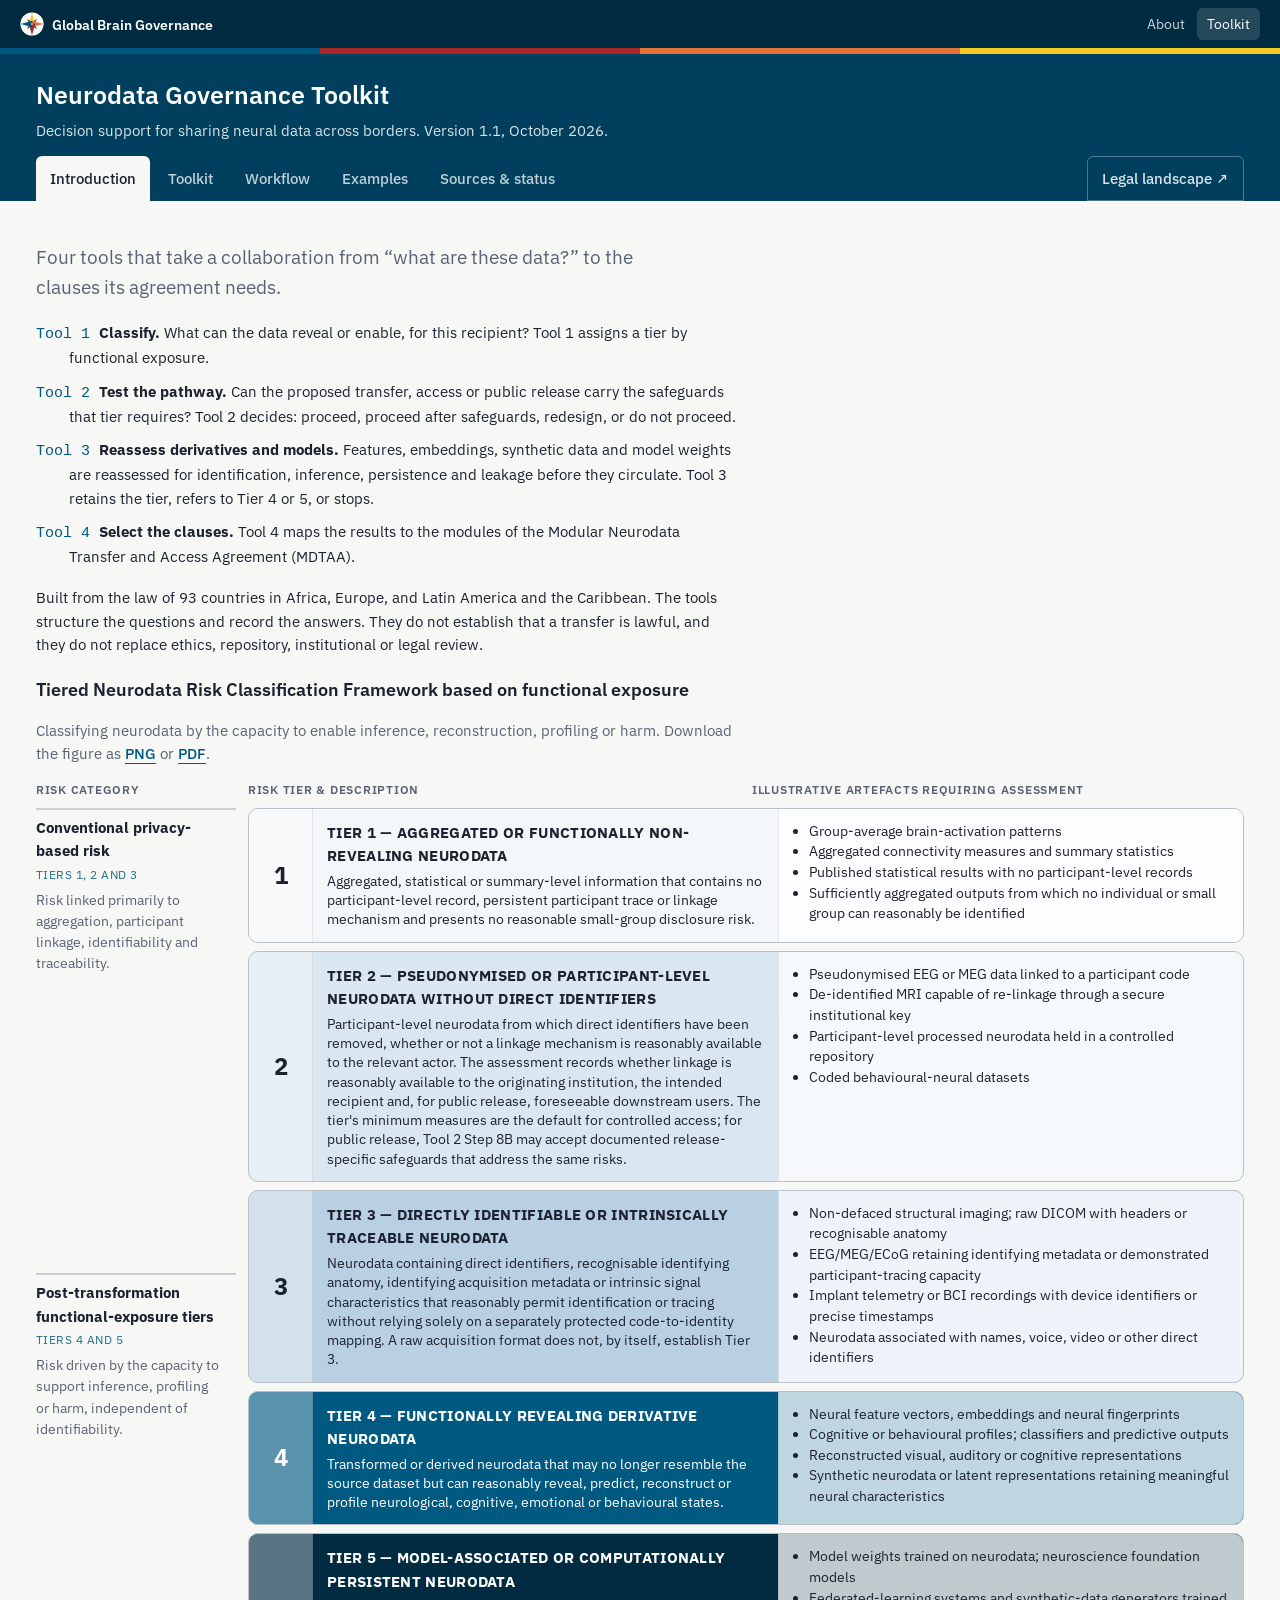
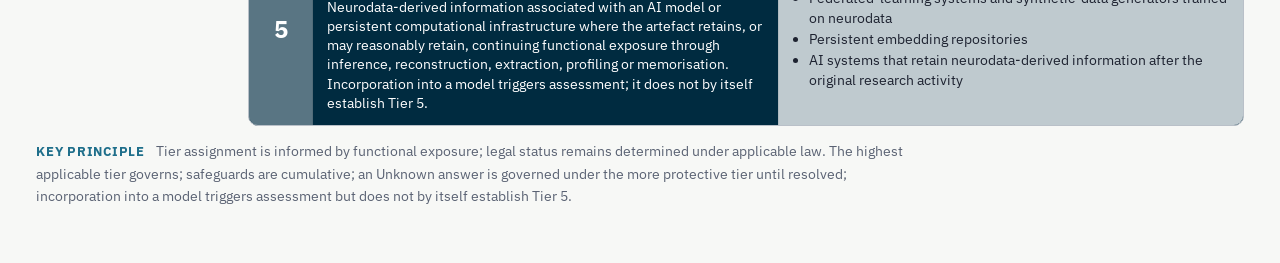
==== commit c6b889a5: "Tables and tier framework updated" ====
--- a/toolkit/index.html
+++ b/toolkit/index.html
@@ -137,7 +137,7 @@
   <ul class="tex"><li>Group-average brain-activation patterns</li><li>Aggregated connectivity measures and summary statistics</li><li>Published statistical results with no participant-level records</li><li>Sufficiently aggregated outputs from which no individual or small group can reasonably be identified</li></ul>
 </div><div class="tier" style="--tbg:#dbe7f0;--tfg:#1d2230">
   <div class="tnum">2</div>
-  <div class="tbody"><div class="ttitle">Tier 2 — Pseudonymised or participant-linkable neurodata</div><div class="tdesc">Participant-level neurodata from which direct identifiers have been removed but which may still be linked to an individual through a code, repository record, institutional key or other retained linkage mechanism.</div></div>
+  <div class="tbody"><div class="ttitle">Tier 2 — Pseudonymised or participant-level neurodata without direct identifiers</div><div class="tdesc">Participant-level neurodata from which direct identifiers have been removed, whether or not a linkage mechanism is reasonably available to the relevant actor. The assessment records whether linkage is reasonably available to the originating institution, the intended recipient and, for public release, foreseeable downstream users. The tier's minimum measures are the default for controlled access; for public release, Tool 2 Step 8B may accept documented release-specific safeguards that address the same risks.</div></div>
   <ul class="tex"><li>Pseudonymised EEG or MEG data linked to a participant code</li><li>De-identified MRI capable of re-linkage through a secure institutional key</li><li>Participant-level processed neurodata held in a controlled repository</li><li>Coded behavioural-neural datasets</li></ul>
 </div><div class="tier" style="--tbg:#b9d0e2;--tfg:#1d2230">
   <div class="tnum">3</div>
@@ -213,7 +213,7 @@
 <details class="step"><summary><span class="stepno">7</span><span class="stepq">Does the object contain only aggregated or summary-level information with no participant-level records or persistent participant trace? Example: A published study reporting only group-average brain activation patterns, summary statistics, or aggregate connectivity measures with no participant-level records or re-identifiable individual data.</span></summary>
 <table><thead><tr><th>Answer</th><th>Risk tier</th><th>Required action</th></tr></thead><tbody>
 <tr><td>Yes</td><td>No tier is assigned at this step. Follow the instructions in the Required action column. Any tier identified at an earlier step remains applicable unless resolved through documented reassessment.</td><td>Record the aggregation or summarisation method and the evidence that no participant-level records or persistent participant trace remain in Neurodata Governance Assessment Record (Schedule B of the MDTAA). Continue to Step 8.</td></tr>
-<tr><td>No</td><td>No tier is assigned at this step. Follow the instructions in the Required action column. Any tier identified at an earlier step remains applicable unless resolved through documented reassessment.</td><td>Record “Reassessment required” in Neurodata Governance Assessment Record (Schedule B of the MDTAA). Review the object’s technical form, provenance and exposure characteristics, then revisit Steps 3–6 and correct any answers affected by the review. If the evidence supports a tier, record the assigned tier and continue the classification workflow. For participant-level data that are de-identified and have no reasonably available linkage mechanism, or if a linkage key or other reasonably available linkage mechanism is retained, assign Tier 2. If the data remain identifiable or intrinsically traceable, assign the applicable higher tier. Refer for specialist review only where the available evidence is insufficient or the appropriate tier remains uncertain. Resume at the relevant step when the review provides sufficient evidence.</td></tr>
+<tr><td>No</td><td>Tier 2</td><td>Record “Reassessment required” in Neurodata Governance Assessment Record (Schedule B of the MDTAA). Review the object’s technical form, provenance and exposure characteristics, then revisit Steps 3–6 and correct any answers affected by the review. If the evidence supports a tier, record the assigned tier and continue the classification workflow. For participant-level data that are de-identified and have no reasonably available linkage mechanism, or if a linkage key or other reasonably available linkage mechanism is retained, assign Tier 2. If the data remain identifiable or intrinsically traceable, assign the applicable higher tier. Refer for specialist review only where the available evidence is insufficient or the appropriate tier remains uncertain. Resume at the relevant step when the review provides sufficient evidence.</td></tr>
 <tr><td>Unknown</td><td>No tier is assigned at this step. Follow the instructions in the Required action column. Any tier identified at an earlier step remains applicable unless resolved through documented reassessment.</td><td>Record that aggregate-only status has not been established in Neurodata Governance Assessment Record (Schedule B of the MDTAA). Request technical review of participant-level records, persistent traces and the aggregation or summarisation method. Pause classification and retain any existing safeguards. Do not approve release through this Tool while the uncertainty remains unresolved. Return to Step 7 when the evidence supports “Yes” or “No”.</td></tr>
 </tbody></table></details>
 <details class="step"><summary><span class="stepno">8</span><span class="stepq">Could an individual or small group still reasonably be identified through rare conditions, small sample sizes, unique characteristics, or accompanying metadata? Example: A dataset describing a single participant with a rare neurological disorder, a very small cohort from one clinic, or records containing unique demographic or geographic metadata that could enable re-identification.</span></summary>
@@ -287,9 +287,9 @@
 <tr><td>No</td><td>Record which required safeguards cannot be maintained and why. If an alternative access model or governance arrangement could provide the required protection, select Final Decision Outcome 3 below. If no feasible alternative is identified, select Final Decision Outcome 4 below.</td></tr>
 <tr><td>Unsure</td><td>Obtain evidence from the receiving institution or infrastructure provider about whether the required safeguards can be maintained. Do not begin access while this remains unresolved. If the safeguards can be maintained, continue to Step 9A. If they cannot, select Final Decision Outcome 3 if a feasible alternative pathway may provide the required protection; otherwise select Outcome 4.</td></tr>
 </tbody></table></details>
-<details class="step"><summary><span class="stepno">8B</span><span class="stepq">Can the safeguards required for the assigned tier be preserved under the proposed public-release pathway?</span></summary>
-<table><thead><tr><th>Answer</th><th>Required action</th></tr></thead><tbody>
-<tr><td>Yes</td><td>Record safeguards that will apply before and at release. Continue to Step 9B.</td></tr>
+<details class="step"><summary><span class="stepno">8B</span><span class="stepq">Can the safeguards required for the assigned tier be maintained under the proposed public-release pathway, either directly or through documented release-specific safeguards that adequately address the same risks?</span></summary>
+<table><thead><tr><th>Answer</th><th>Required action</th></tr></thead><tbody>
+<tr><td>Yes</td><td>Record the safeguards that will apply before release and identify any controlled-access measure that cannot operate after public release. For each such measure, identify the release-specific safeguard that addresses the same risk and explain why it is adequate for the assessed object and release context. For Tier 2 participant-level data, document residual disclosure and linkage risk, including reasonably foreseeable downstream linkage; confirm release authority and applicable consent, ethics, institutional and upstream conditions; and assess the scope and enforceability of repository or licence terms. De-identification or a re-identification prohibition alone does not establish anonymity or satisfy this Step. Continue to Step 9B only if the assessment supports the proposed release. If required safeguards cannot be maintained, select Final Decisions Outcome 3 where a feasible redesign exists; otherwise select Outcome 4.</td></tr>
 <tr><td>No, but controlled access or another release model could preserve them.</td><td>Record safeguards that cannot be maintained. Select Final Decision Outcome 3 — Redesign pathway.</td></tr>
 <tr><td>No</td><td>Record why safeguards cannot be preserved. Select Final Decision Outcome 4.</td></tr>
 <tr><td>Unsure</td><td>Obtain required review. Do not release. Return to Step 8B when resolved. If unresolved → Final Decision Outcome 4.</td></tr>
@@ -580,7 +580,7 @@
  <aside class="iwf-side" id="iwf-side"><div class="iwf-empty"><b>Select a step</b><p>The explanation appears here: what the step asks, what each answer does, why it is in the workflow, and which steps are connected to it.</p></div></aside>
 </div>
 <div id="iwf-tip" class="iwf-tip" hidden></div>
-<script>window.IWF={"panels": [{"id": "t1", "title": "1  Classify the object", "sub": "Neurodata Governance Decision Tool", "rec": "Schedule B", "out": {"id": "t1out", "label": "Tier (highest governs)", "lines": ["Tier 5  model-associated", "Tier 4  revealing derivative", "Tier 3  directly identifiable", "Tier 2  participant-linkable", "Tier 1  aggregate", "Provisional until confirmed"]}}, {"id": "t2", "title": "2  Assess the pathway", "sub": "Neurodata Transfer and Access Decision Tool", "rec": "Schedule C", "out": {"id": "t2out", "label": "Outcome", "lines": ["1  Proceed", "2  Proceed after safeguards", "3  Redesign the pathway", "4  Do not proceed"]}}, {"id": "t3", "title": "3  Reassess the transformation", "sub": "Derivative and Embedding Governance Decision Tool", "rec": "Schedule D", "out": {"id": "t3out", "label": "Outcome", "lines": ["1  Retain tier", "2  Refer Tier 4", "3  Confirm Tier 5", "4  Specialist review", "5  Do not proceed"]}}, {"id": "t4", "title": "4  Select contract modules", "sub": "MDTAA Clause Selection Tool", "rec": "Schedules A–D · module list", "out": {"id": "t4out", "label": "Implementation", "lines": ["Compile and check consistency", "Legal, ethics, repository review", "Execute · implement · monitor"]}}], "nodes": [{"id": "t1s0", "p": "t1", "step": "Check", "title": "Applicability checkpoint", "text": "Which statutory access regimes and ex ante data-protection, privacy-impact or privacy-risk assessment requirements may apply, given the data category, holder, purpose, jurisdiction and application date (including the EHDS where relevant)? Legal applicability is assessed separately from the functional-exposure tier.", "effect": "Record the potentially applicable regimes and assessment requirements; refer any unresolved applicability question to the responsible legal or institutional reviewer. Completing the checkpoint does not resolve or waive an outstanding legal requirement.", "why": "The tier describes functional exposure; it does not tell you which law applies. The checkpoint stops the two being confused."}, {"id": "t1s1", "p": "t1", "step": "1", "title": "Human neurodata, or derived from it?", "text": "MRI, fMRI, EEG, MEG, ECoG, implant and BCI recordings, neural features, embeddings, predictions, or models trained on neurodata.", "effect": "No: record 'Not applicable' and follow ordinary data-governance procedures. Yes: continue to Step 2A. Unsure: pause and obtain clarification from the PI, data steward or technical lead.", "why": "Scopes the tool to neurodata and its derivatives."}, {"id": "t1s2a", "p": "t1", "step": "2A / 2B", "title": "Model incorporation and persistence", "text": "2A: has the neurodata, or information derived from it, been incorporated into a trained model or persistent computational infrastructure (weights, foundation models, federated systems, synthetic-data generators, gradients, embedding stores)? 2B: is there evidence, or a reasonable possibility, that neural information persists there in a way that supports identification, inference, reconstruction, extraction or profiling?", "effect": "2A Yes: Tool 3 becomes mandatory; go to 2B. 2A Unknown: provisional Tier 5 until incorporation is confirmed or excluded (a precaution for legacy datasets with incomplete provenance). 2B Yes or Unknown: provisional Tier 5 pending Tool 3; 2B No: Tool 3 still required because 2A was Yes. Then continue to Step 3.", "why": "Model incorporation triggers assessment but does not by itself establish Tier 5; persistence with continuing exposure does."}, {"id": "t1s4", "p": "t1", "step": "3 / 4", "title": "Derived object with revealing capacity?", "text": "Step 3: is the object a derived product (embedding, feature vector, fingerprint, profile, classifier, prediction, reconstruction) rather than original neurodata? Step 4: can that derived object reasonably identify or trace an individual, or reveal, predict, reconstruct or profile neurological, cognitive, emotional or behavioural states of an individual or a sufficiently defined group, given information reasonably available to the intended recipient (or, for public release, the public)?", "effect": "Step 4 Yes: Tier 4, controlled access, documented permitted uses and prohibited inferences, specialist review and Tool 3; Tool 2 before any external sharing. Unknown: provisional Tier 4. No, or not derived: continue to Step 5.", "why": "Tier 4 is where a transformed object that no longer looks like the source still reveals too much."}, {"id": "t1s5", "p": "t1", "step": "5", "title": "Direct identifiers or identifying anatomy?", "text": "Names, identifying DICOM headers, non-defaced facial anatomy, identifying voice or video, device identifiers and timestamps that enable tracing. A raw EEG, MEG, ECoG or MRI acquisition is not by itself a Yes; linkage solely through a protected code is assessed at Step 6.", "effect": "Yes: Tier 3 (secure controlled environment, encryption, role-based access, audit logs, formal access approval; remove unnecessary identifiers; restrict downloads and onward sharing; Tool 2 before transfer or external access). Unknown: provisional Tier 3. No: continue to Step 6.", "why": "Direct traceability is the most sensitive conventional category."}, {"id": "t1s6", "p": "t1", "step": "6", "title": "Participant-level and linkable through a key?", "text": "Does the object still contain participant-level neurodata that can be linked back to an individual through a code, repository record or institutional key, wherever that key is held?", "effect": "Yes: Tier 2 (controlled-access repository, protected linkage key, encryption, access logs, restrictions on re-identification and onward sharing, a data use or transfer agreement); go to the Final Decision. Unknown: provisional Tier 2. No: go to the Final Decision if a Tier 3, 4 or 5 finding is active, otherwise to Step 7.", "why": "Pseudonymised data remain linkable; the custodian of the key is recorded, never the key itself."}, {"id": "t1s7", "p": "t1", "step": "7 / 8", "title": "Aggregate only, and disclosure risk", "text": "Step 7: does the object contain only aggregated or summary-level information with no participant-level record or persistent participant trace? Step 8: could an individual or small group still reasonably be identified through rare conditions, small samples, unique characteristics or accompanying metadata?", "effect": "Step 7 No (participant-level, but no identifiers and no key): 'Reassessment required'; revisit Steps 3–6; de-identified participant-level data, with or without a retained linkage key, are assigned Tier 2, identifiable data the applicable higher tier; specialist review only where the evidence is insufficient. Tier 1 is never assigned by default. Step 8 Yes or Unknown: Tier 2 as the minimum, with more aggregation or suppression and reassessment before release. Step 8 No: Tier 1, with the Annexure 1 §7.2 check on whether Tool 3 is needed.", "why": "Aggregation is only Tier 1 when the disclosure-risk review supports it."}, {"id": "t2s1", "p": "t2", "step": "1 / 2", "title": "What is planned, and is the tier assigned?", "text": "Internal use only, or sharing with another institution, international transfer, repository deposit, cloud-hosted access, AI platform or vendor access, or public release? Has Tool 1 assigned a tier to this object and activity?", "effect": "Internal use only: Neuro-TADT not required; apply the Tool 1 safeguards and end. No tier yet: complete Tool 1 first; if Tool 1 cannot establish a tier, Outcome 4.", "why": "The pathway assessment needs the tier and its safeguards as its yardstick."}, {"id": "t2s3", "p": "t2", "step": "3 / 4", "title": "Recipients, or public release?", "text": "Named controlled-access recipients (institution, repository, cloud provider, commercial partner, AI developer), recipients not yet identified, or a public or open-access release. Step 4A: can every recipient and sub-processor be identified? Step 4B: can the releasing organisation, repository, hosting provider and sub-processors be identified?", "effect": "Named recipients: controlled-access pathway (Steps 4A, 8A, 9A, 10A, 11A, 12A). Public release: public-release pathway (Steps 4B, 8B, 9B, 10B, 11B, 12B), after confirming Tool 1 covers the object under public-access conditions. Unidentified recipients or providers: do not begin; if they cannot be identified, Outcome 4.", "why": "Everything downstream depends on who will hold the data and under what access model."}, {"id": "t2s5", "p": "t2", "step": "5 / 6", "title": "Access mode and jurisdictions", "text": "Downloadable copy, remote or controlled access without download, query-only or federated access, or public download, API or repository release. Will the data be transferred to, stored in or remotely accessed from another legal jurisdiction?", "effect": "Record what may leave each environment and the tier-appropriate controls on storage, copying, export, logging and output review. Record every originating, receiving, hosting and remotely accessing jurisdiction, including sub-processors; for a public release, future downloader locations are 'unknown or unbounded by design'.", "why": "Remote access from abroad is a cross-border pathway even when the data never move."}, {"id": "t2s7", "p": "t2", "step": "7 / 7A", "title": "Lawful basis, approvals, authorisation", "text": "Step 7: have the lawful basis, the transfer or remote-access mechanism, any required DPIA or privacy-risk assessment, and all legal, ethics, institutional and repository approvals been identified and documented, together with the exporter's authority (including upstream conditions)? Step 7A: does the activity require an EHDS permit or other statutory access authorisation?", "effect": "Step 7 Yes: record them, mark outstanding approvals as pending; for a public release, record the release authority. No or Unsure: obtain review; if no lawful pathway can be established, Outcome 4. Step 7A then routes to Step 8A (controlled access) or 8B (public release).", "why": "Completion of the tool never establishes lawfulness; it records what the law and the approving bodies have decided."}, {"id": "t2s8", "p": "t2", "step": "8A / 8B", "title": "Can the environment hold the safeguards?", "text": "8A: can the receiving or accessing governance environment implement and maintain the safeguards required for the tier (oversight, repository governance, technical controls, contractual compliance, auditability, enforcement, remedies)? 8B: can the tier's safeguards be preserved under the proposed public-release pathway?", "effect": "Yes: continue to Step 9A or 9B. No, but another access or release model could preserve them: Outcome 3, redesign. No: Outcome 4. Unsure: obtain evidence; do not begin.", "why": "The question is not whether the destination is 'equivalent' but whether the required safeguards can be implemented, verified and maintained there."}, {"id": "t2s9", "p": "t2", "step": "9 / 10", "title": "Linkage and AI use", "text": "9A/9B: will the data be linked with genomic, health-record, wearable, consumer or public-register data, or could a released object be linked with other available datasets in a way that changes its exposure? 10A/10B: will the data or a derivative be used to train, fine-tune, validate, benchmark or deploy a model, or is downstream AI reuse permitted or foreseeable under the release conditions?", "effect": "Linkage planned or foreseeable: apply Tool 1 to the linked object before linkage and revise the affected steps. AI use: complete Tool 3 and follow its Final Decision; if Tool 3 requires unresolved specialist review or prohibits the activity, Outcome 4. Public release where AI reuse cannot be controlled: Outcome 3 if the release can be narrowed to controlled access, otherwise Outcome 4.", "why": "Linkage and model training are the two ways the functional exposure of a dataset changes after it leaves."}, {"id": "t2s11", "p": "t2", "step": "11 / 12 / 13", "title": "Purpose, onward sharing, implementation", "text": "11A/11B: is the use materially different from the approved purpose, or do the public-use conditions allow reuse beyond it? 12A/12B: may the recipient pass the data on, or does the release mechanism permit copying, mirroring and redistribution? 13: have all safeguards and approvals for the tier and pathway been implemented and documented?", "effect": "A different purpose needs its own approvals before it begins; onward sharing and redistribution are either permitted under recorded conditions or prohibited contractually. Step 13: implemented, Outcome 1; implementable, Outcome 2; not implementable in this pathway, Outcome 3 or 4.", "why": "Protection has to continue through onward use, not stop at the first recipient."}, {"id": "t3s1", "p": "t3", "step": "1 / 2 / 3", "title": "Trigger, transformation, circulation", "text": "Step 1: has or will the neurodata undergo transformation, be used in an AI system, or persist in a model or infrastructure? Routine preprocessing that creates no separately governed derivative, and confirmed Tier 1 aggregate outputs, are exempt (Annexure 1 §7.2); the exemption never covers AI activities flagged by Tool 2. Step 2: what form (features, embeddings, connectivity measures, reconstructed signals, classifiers, synthetic data, trained models, gradients)? Step 3: can the artefact circulate, be queried or deployed without the source data?", "effect": "No trigger: record 'Tool 3 not required' and return to the referring tool. Otherwise record the transformation, the artefact and its version, and the controls needed when it is used without the source data.", "why": "Transformation is a reassessment point, not the automatic end or continuation of protection."}, {"id": "t3s4", "p": "t3", "step": "4", "title": "Can the artefact identify or trace a participant?", "text": "Directly, through participant linkage, or together with information reasonably available to the intended recipient or, for public release, in the foreseeable public-access environment: reconstructing a participant's neural activity, linking an embedding to a record, or showing whether a participant contributed to the training set.", "effect": "Yes: flag for Tool 1 classification and keep identification and linkage safeguards. No: continue; absence of identification does not establish absence of inference or persistence. Unknown: provisional safeguards and technical assessment.", "why": "Identification is one route to exposure; the next two steps cover the others."}, {"id": "t3s5", "p": "t3", "step": "5 / 6", "title": "Inference capability and computational persistence", "text": "Step 5: can the artefact reveal, predict, reconstruct or profile neurological, cognitive, emotional or behavioural characteristics of an individual or group, even without identifying anyone? Step 6: has neural information become computationally persistent in a model, embedding, gradient or generator in a way that supports continuing inference, reconstruction, extraction or profiling?", "effect": "Step 5 Yes or Unknown: candidate Tier 4, Tier 4 safeguards provisionally. Step 6 Yes: candidate Tier 5, safeguards provisionally; confirmed only through Outcome 3. Step 6 Unknown: provisional Tier 5 and specialist assessment. Model incorporation alone is never sufficient for Tier 5.", "why": "Tiers 4 and 5 are defined by what the artefact can do, not by what it is."}, {"id": "t3s7", "p": "t3", "step": "7", "title": "Leakage testing", "text": "Has the artefact or model been evaluated, where technically relevant, for memorisation, training-data extraction, model inversion, membership inference or other leakage, under the intended access conditions?", "effect": "Material exposure found: update Steps 4–6 and record a candidate Tier 5 condition where the leakage shows persistent exposure. No material exposure: record scope and limits; not proof of absence beyond the tested conditions. Not tested: obtain an assessment of whether testing is relevant and feasible; if exposure cannot be assessed reliably, Outcome 4.", "why": "Testing is the only evidence that can support releasing weights or synthetic data beyond a controlled environment."}, {"id": "t3s8", "p": "t3", "step": "8 / 9 / 9A", "title": "Provenance and release conditions", "text": "Is the transformation history documented (source data, lawful provenance, preprocessing, training, versions, vendors, sub-processors)? Do the proposed access or deployment conditions change exposure (downloads, public release, APIs, fine-tuning, model merging, distillation, commercial deployment)? Have the outputs (features, embeddings, synthetic outputs, weights) been assessed against the applicable authorisation and release conditions?", "effect": "Gaps in provenance are carried to the Final Decision and block affected sharing. Conditions that change exposure mark Tool 2 (controlled access or public release) for completion or update. Unassessed outputs are withheld pending assessment and approval.", "why": "A model's exposure depends on how it will be hosted and used as much as on what it learned."}, {"id": "t3s10", "p": "t3", "step": "10 / 11", "title": "Lifecycle controls and manageability", "text": "Are retention, withdrawal, deletion, decommissioning and, where feasible, unlearning procedures documented and implementable, including the effects of EHDS opt-out, consent withdrawal and erasure requests? Can the identified exposure be managed through proportionate safeguards throughout the proposed use?", "effect": "Yes: proceed to an outcome. Partly: record accepted alternatives (access withdrawal, version retirement, output restrictions, no further training) without treating a proposal as an implemented safeguard. Only after additional safeguards: Outcome with implementation conditions. Unsure: Outcome 4. No: Outcome 5.", "why": "A model that cannot be deleted or unlearned needs the alternatives written down before it is shared."}, {"id": "t4s1", "p": "t4", "step": "1 / 1A", "title": "Baseline module, or a public release outside the MDTAA", "text": "Is the MDTAA governing the processing, access, transfer or reuse of neurodata or a governed derivative? For a public release governed by repository terms, a public licence or another release instrument rather than an MDTAA with unidentified downstream users, Step 1A records that mechanism and asks whether a separate MDTAA is needed with the repository operator or hosting provider.", "effect": "Yes: activate the Baseline Governance Module (Articles 3–7, 9–10, 14–17; Schedules A and B). Public release with no separate MDTAA: record the public-release governance mechanism and end the tool.", "why": "Open releases are governed, but not by a bilateral agreement with every downloader."}, {"id": "t4s2", "p": "t4", "step": "2 / 3", "title": "Cross-border transfer and supplementary safeguards", "text": "Activated for any international transfer, storage or remote access (Articles 12, 13, 13A; Annexure 2; Schedule C), recording the jurisdictions and the requirements identified by Tool 2; and, where the Neuro-TADT made supplementary safeguards a condition of proceeding, the Supplementary Safeguards Module specifying each safeguard, the responsible party and the verification evidence.", "effect": "Module selection does not establish that the transfer is lawful; it carries the Tool 2 conditions into the contract.", "why": "Layer 6 of the legal analysis: contracts are where continuity of protection is made operational."}, {"id": "t4s4", "p": "t4", "step": "4–7A", "title": "Enhanced protection, derivatives, AI, access", "text": "Enhanced Neurodata Protection for Tier 3, 4 or 5 findings, confirmed or provisional; Derivative Neurodata terms for features, embeddings, predictions and synthetic data; AI and Model Governance where models are trained, validated, queried or deployed; Controlled Access, Repository and Infrastructure terms for enclaves, trusted research environments, federated systems and cloud; and the statutory access conditions of an EHDS permit or similar authorisation (Step 7A).", "effect": "Each activated module records the obligations found by Tools 1–3, the responsible parties and the review or reassessment requirements; selections are marked provisional where the tier is provisional.", "why": "These are the modules a conventional DTA or DUA usually lacks."}, {"id": "t4s8", "p": "t4", "step": "8–13", "title": "Onward transfer, commercial use, linkage, permitted inference", "text": "Whether sub-processors and onward recipients are allowed (Step 8) or prohibited without prior approval (Step 9); commercial use and intellectual property versus research-only use (Steps 10 and 11); which datasets may be linked (Step 12); which inferences are authorised and which prohibited (Step 13).", "effect": "Steps 8 and 9, and 10 and 11, must be reconciled so that permitted and prohibited activities are distinct; the linkage module imports the Tool 2 Step 9A/9B assessment.", "why": "Technically possible is not the same as authorised; the contract draws that line."}, {"id": "t4s14", "p": "t4", "step": "14–20", "title": "Audit, deletion, models, community", "text": "Enhanced audit and monitoring; return, deletion and certification; retention, version retirement and unlearning for models that outlive the source data; community, collective and Indigenous data governance; benefit sharing and capacity development; project-specific requirements (export controls, device regulation, funder conditions); coordination and precedence with SCCs, DUAs, repository terms and cloud contracts.", "effect": "Steps 15 and 16 are reconciled so that deleting the source data and retaining a model are both documented; expiry of another instrument does not by itself end downstream obligations.", "why": "Equity and community governance are contractual obligations here, not preamble."}], "outs": {"t1out": {"title": "Tier assigned", "text": "The highest applicable tier governs, recorded as provisional or confirmed; a tier is confirmed only when all applicable steps and required reviews are complete. Safeguards are cumulative: a Tier 4 or 5 artefact that is still linkable keeps its Tier 2 safeguards.", "effect": "Feeds Tool 2; a linked dataset, a changed artefact or a Tool 3 referral returns here for reassessment. If public release is proposed, Tool 2 is entered on the public-release pathway.", "why": ""}, "t2out": {"title": "Pathway outcome", "text": "1 Proceed subject to applicable approvals; 2 Proceed after specified safeguards are implemented and verified; 3 Redesign the transfer, access or release pathway; 4 Do not proceed and obtain specialist review.", "effect": "Outcome 1 requires, for controlled access, identified recipients, an assigned tier, a defined access model and all approvals; for public release, an identified releasing organisation, repository and object version, recorded licence conditions, an assessment under public-access conditions and all release approvals. The outcome is reassessed before any material change.", "why": ""}, "t3out": {"title": "Transformation outcome", "text": "1 Retain the existing tier; 2 Refer for Tier 4 (return to Tool 1 at Step 3); 3 Confirm Tier 5 (return to Tool 1 at Step 2B); 4 Specialist review required; 5 Do not proceed in the current form.", "effect": "A changed tier returns the object to Tool 1; an affected pathway repeats Tool 2; findings feed Tool 4. A previously confirmed Tier 5 is never lowered automatically.", "why": ""}, "t4out": {"title": "Implementation", "text": "Compile the selected modules, check consistency (especially Steps 8–9, 10–11 and 15–16), obtain legal, ethics, institutional and repository review, execute, implement and monitor.", "effect": "A material change in object, tier, purpose, recipient, jurisdiction, infrastructure, access, linkage or AI use reopens the affected tool and the module selection.", "why": ""}}, "edges": [["t1s0", "t1s1", "seq"], ["t1s1", "t1s2a", "seq"], ["t1s2a", "t1s4", "seq"], ["t1s4", "t1s5", "seq"], ["t1s5", "t1s6", "seq"], ["t1s6", "t1s7", "seq"], ["t1s7", "t1out", "seq"], ["t2s1", "t2s3", "seq"], ["t2s3", "t2s5", "seq"], ["t2s5", "t2s7", "seq"], ["t2s7", "t2s8", "seq"], ["t2s8", "t2s9", "seq"], ["t2s9", "t2s11", "seq"], ["t2s11", "t2out", "seq"], ["t3s1", "t3s4", "seq"], ["t3s4", "t3s5", "seq"], ["t3s5", "t3s7", "seq"], ["t3s7", "t3s8", "seq"], ["t3s8", "t3s10", "seq"], ["t3s10", "t3out", "seq"], ["t4s1", "t4s2", "seq"], ["t4s2", "t4s4", "seq"], ["t4s4", "t4s8", "seq"], ["t4s8", "t4s14", "seq"], ["t4s14", "t4out", "seq"], ["t1out", "t2s1", "fwd", "tier"], ["t1s2a", "t3s1", "fwd", "model"], ["t2s9", "t3s1", "fwd", "AI use"], ["t3s8", "t2s3", "fwd", "release"], ["t2out", "t4s2", "fwd", "conditions"], ["t3out", "t4s4", "fwd", "findings"], ["t2s9", "t1s1", "loop", "linkage → re-tier"], ["t3out", "t1s2a", "loop", "tier changed"], ["t3s8", "t2s3", "loop", "pathway affected"], ["t4out", "t1s0", "loop", "material change"]]};</script>
+<script>window.IWF={"panels": [{"id": "t1", "title": "1  Classify the object", "sub": "Neurodata Governance Decision Tool", "rec": "Schedule B", "out": {"id": "t1out", "label": "Tier (highest governs)", "lines": ["Tier 5  model-associated", "Tier 4  revealing derivative", "Tier 3  directly identifiable", "Tier 2  no direct identifiers", "Tier 1  aggregate", "Provisional until confirmed"]}}, {"id": "t2", "title": "2  Assess the pathway", "sub": "Neurodata Transfer and Access Decision Tool", "rec": "Schedule C", "out": {"id": "t2out", "label": "Outcome", "lines": ["1  Proceed", "2  Proceed after safeguards", "3  Redesign the pathway", "4  Do not proceed"]}}, {"id": "t3", "title": "3  Reassess the transformation", "sub": "Derivative and Embedding Governance Decision Tool", "rec": "Schedule D", "out": {"id": "t3out", "label": "Outcome", "lines": ["1  Retain tier", "2  Refer Tier 4", "3  Confirm Tier 5", "4  Specialist review", "5  Do not proceed"]}}, {"id": "t4", "title": "4  Select contract modules", "sub": "MDTAA Clause Selection Tool", "rec": "Schedules A–D · module list", "out": {"id": "t4out", "label": "Implementation", "lines": ["Compile and check consistency", "Legal, ethics, repository review", "Execute · implement · monitor"]}}], "nodes": [{"id": "t1s0", "p": "t1", "step": "Check", "title": "Applicability checkpoint", "text": "Which statutory access regimes and ex ante data-protection, privacy-impact or privacy-risk assessment requirements may apply, given the data category, holder, purpose, jurisdiction and application date (including the EHDS where relevant)? Legal applicability is assessed separately from the functional-exposure tier.", "effect": "Record the potentially applicable regimes and assessment requirements; refer any unresolved applicability question to the responsible legal or institutional reviewer. Completing the checkpoint does not resolve or waive an outstanding legal requirement.", "why": "The tier describes functional exposure; it does not tell you which law applies. The checkpoint stops the two being confused."}, {"id": "t1s1", "p": "t1", "step": "1", "title": "Human neurodata, or derived from it?", "text": "MRI, fMRI, EEG, MEG, ECoG, implant and BCI recordings, neural features, embeddings, predictions, or models trained on neurodata.", "effect": "No: record 'Not applicable' and follow ordinary data-governance procedures. Yes: continue to Step 2A. Unsure: pause and obtain clarification from the PI, data steward or technical lead.", "why": "Scopes the tool to neurodata and its derivatives."}, {"id": "t1s2a", "p": "t1", "step": "2A / 2B", "title": "Model incorporation and persistence", "text": "2A: has the neurodata, or information derived from it, been incorporated into a trained model or persistent computational infrastructure (weights, foundation models, federated systems, synthetic-data generators, gradients, embedding stores)? 2B: is there evidence, or a reasonable possibility, that neural information persists there in a way that supports identification, inference, reconstruction, extraction or profiling?", "effect": "2A Yes: Tool 3 becomes mandatory; go to 2B. 2A Unknown: provisional Tier 5 until incorporation is confirmed or excluded (a precaution for legacy datasets with incomplete provenance). 2B Yes or Unknown: provisional Tier 5 pending Tool 3; 2B No: Tool 3 still required because 2A was Yes. Then continue to Step 3.", "why": "Model incorporation triggers assessment but does not by itself establish Tier 5; persistence with continuing exposure does."}, {"id": "t1s4", "p": "t1", "step": "3 / 4", "title": "Derived object with revealing capacity?", "text": "Step 3: is the object a derived product (embedding, feature vector, fingerprint, profile, classifier, prediction, reconstruction) rather than original neurodata? Step 4: can that derived object reasonably identify or trace an individual, or reveal, predict, reconstruct or profile neurological, cognitive, emotional or behavioural states of an individual or a sufficiently defined group, given information reasonably available to the intended recipient (or, for public release, the public)?", "effect": "Step 4 Yes: Tier 4, controlled access, documented permitted uses and prohibited inferences, specialist review and Tool 3; Tool 2 before any external sharing. Unknown: provisional Tier 4. No, or not derived: continue to Step 5.", "why": "Tier 4 is where a transformed object that no longer looks like the source still reveals too much."}, {"id": "t1s5", "p": "t1", "step": "5", "title": "Direct identifiers or identifying anatomy?", "text": "Names, identifying DICOM headers, non-defaced facial anatomy, identifying voice or video, device identifiers and timestamps that enable tracing. A raw EEG, MEG, ECoG or MRI acquisition is not by itself a Yes; linkage solely through a protected code is assessed at Step 6.", "effect": "Yes: Tier 3 (secure controlled environment, encryption, role-based access, audit logs, formal access approval; remove unnecessary identifiers; restrict downloads and onward sharing; Tool 2 before transfer or external access). Unknown: provisional Tier 3. No: continue to Step 6.", "why": "Direct traceability is the most sensitive conventional category."}, {"id": "t1s6", "p": "t1", "step": "6", "title": "Participant-level and linkable through a key?", "text": "Does the object still contain participant-level neurodata that can be linked back to an individual through a code, repository record or institutional key, wherever that key is held?", "effect": "Yes: Tier 2 (controlled-access repository, protected linkage key, encryption, access logs, restrictions on re-identification and onward sharing, a data use or transfer agreement); go to the Final Decision. Unknown: provisional Tier 2. No: go to the Final Decision if a Tier 3, 4 or 5 finding is active, otherwise to Step 7.", "why": "Pseudonymised data remain linkable; the custodian of the key is recorded, never the key itself."}, {"id": "t1s7", "p": "t1", "step": "7 / 8", "title": "Aggregate only, and disclosure risk", "text": "Step 7: does the object contain only aggregated or summary-level information with no participant-level record or persistent participant trace? Step 8: could an individual or small group still reasonably be identified through rare conditions, small samples, unique characteristics or accompanying metadata?", "effect": "Step 7 No (participant-level, but no identifiers and no key): 'Reassessment required'; revisit Steps 3–6; de-identified participant-level data, with or without a retained linkage key, are assigned Tier 2, identifiable data the applicable higher tier; specialist review only where the evidence is insufficient. Tier 1 is never assigned by default. Step 8 Yes or Unknown: Tier 2 as the minimum, with more aggregation or suppression and reassessment before release. Step 8 No: Tier 1, with the Annexure 1 §7.2 check on whether Tool 3 is needed.", "why": "Aggregation is only Tier 1 when the disclosure-risk review supports it."}, {"id": "t2s1", "p": "t2", "step": "1 / 2", "title": "What is planned, and is the tier assigned?", "text": "Internal use only, or sharing with another institution, international transfer, repository deposit, cloud-hosted access, AI platform or vendor access, or public release? Has Tool 1 assigned a tier to this object and activity?", "effect": "Internal use only: Neuro-TADT not required; apply the Tool 1 safeguards and end. No tier yet: complete Tool 1 first; if Tool 1 cannot establish a tier, Outcome 4.", "why": "The pathway assessment needs the tier and its safeguards as its yardstick."}, {"id": "t2s3", "p": "t2", "step": "3 / 4", "title": "Recipients, or public release?", "text": "Named controlled-access recipients (institution, repository, cloud provider, commercial partner, AI developer), recipients not yet identified, or a public or open-access release. Step 4A: can every recipient and sub-processor be identified? Step 4B: can the releasing organisation, repository, hosting provider and sub-processors be identified?", "effect": "Named recipients: controlled-access pathway (Steps 4A, 8A, 9A, 10A, 11A, 12A). Public release: public-release pathway (Steps 4B, 8B, 9B, 10B, 11B, 12B), after confirming Tool 1 covers the object under public-access conditions. Unidentified recipients or providers: do not begin; if they cannot be identified, Outcome 4.", "why": "Everything downstream depends on who will hold the data and under what access model."}, {"id": "t2s5", "p": "t2", "step": "5 / 6", "title": "Access mode and jurisdictions", "text": "Downloadable copy, remote or controlled access without download, query-only or federated access, or public download, API or repository release. Will the data be transferred to, stored in or remotely accessed from another legal jurisdiction?", "effect": "Record what may leave each environment and the tier-appropriate controls on storage, copying, export, logging and output review. Record every originating, receiving, hosting and remotely accessing jurisdiction, including sub-processors; for a public release, future downloader locations are 'unknown or unbounded by design'.", "why": "Remote access from abroad is a cross-border pathway even when the data never move."}, {"id": "t2s7", "p": "t2", "step": "7 / 7A", "title": "Lawful basis, approvals, authorisation", "text": "Step 7: have the lawful basis, the transfer or remote-access mechanism, any required DPIA or privacy-risk assessment, and all legal, ethics, institutional and repository approvals been identified and documented, together with the exporter's authority (including upstream conditions)? Step 7A: does the activity require an EHDS permit or other statutory access authorisation?", "effect": "Step 7 Yes: record them, mark outstanding approvals as pending; for a public release, record the release authority. No or Unsure: obtain review; if no lawful pathway can be established, Outcome 4. Step 7A then routes to Step 8A (controlled access) or 8B (public release).", "why": "Completion of the tool never establishes lawfulness; it records what the law and the approving bodies have decided."}, {"id": "t2s8", "p": "t2", "step": "8A / 8B", "title": "Can the environment hold the safeguards?", "text": "8A: can the receiving or accessing governance environment implement and maintain the safeguards required for the tier (oversight, repository governance, technical controls, contractual compliance, auditability, enforcement, remedies)? 8B: can the tier's safeguards be maintained under the proposed public-release pathway, either directly or through documented release-specific safeguards that address the same risks? For Tier 2 participant-level data, residual disclosure and linkage risk, release authority and the enforceability of repository or licence terms must be documented; de-identification or a re-identification ban alone does not satisfy the step.", "effect": "Yes: continue to Step 9A or 9B. No, but another access or release model could preserve them: Outcome 3, redesign. No: Outcome 4. Unsure: obtain evidence; do not begin.", "why": "The question is not whether the destination is 'equivalent' but whether the required safeguards can be implemented, verified and maintained there."}, {"id": "t2s9", "p": "t2", "step": "9 / 10", "title": "Linkage and AI use", "text": "9A/9B: will the data be linked with genomic, health-record, wearable, consumer or public-register data, or could a released object be linked with other available datasets in a way that changes its exposure? 10A/10B: will the data or a derivative be used to train, fine-tune, validate, benchmark or deploy a model, or is downstream AI reuse permitted or foreseeable under the release conditions?", "effect": "Linkage planned or foreseeable: apply Tool 1 to the linked object before linkage and revise the affected steps. AI use: complete Tool 3 and follow its Final Decision; if Tool 3 requires unresolved specialist review or prohibits the activity, Outcome 4. Public release where AI reuse cannot be controlled: Outcome 3 if the release can be narrowed to controlled access, otherwise Outcome 4.", "why": "Linkage and model training are the two ways the functional exposure of a dataset changes after it leaves."}, {"id": "t2s11", "p": "t2", "step": "11 / 12 / 13", "title": "Purpose, onward sharing, implementation", "text": "11A/11B: is the use materially different from the approved purpose, or do the public-use conditions allow reuse beyond it? 12A/12B: may the recipient pass the data on, or does the release mechanism permit copying, mirroring and redistribution? 13: have all safeguards and approvals for the tier and pathway been implemented and documented?", "effect": "A different purpose needs its own approvals before it begins; onward sharing and redistribution are either permitted under recorded conditions or prohibited contractually. Step 13: implemented, Outcome 1; implementable, Outcome 2; not implementable in this pathway, Outcome 3 or 4.", "why": "Protection has to continue through onward use, not stop at the first recipient."}, {"id": "t3s1", "p": "t3", "step": "1 / 2 / 3", "title": "Trigger, transformation, circulation", "text": "Step 1: has or will the neurodata undergo transformation, be used in an AI system, or persist in a model or infrastructure? Routine preprocessing that creates no separately governed derivative, and confirmed Tier 1 aggregate outputs, are exempt (Annexure 1 §7.2); the exemption never covers AI activities flagged by Tool 2. Step 2: what form (features, embeddings, connectivity measures, reconstructed signals, classifiers, synthetic data, trained models, gradients)? Step 3: can the artefact circulate, be queried or deployed without the source data?", "effect": "No trigger: record 'Tool 3 not required' and return to the referring tool. Otherwise record the transformation, the artefact and its version, and the controls needed when it is used without the source data.", "why": "Transformation is a reassessment point, not the automatic end or continuation of protection."}, {"id": "t3s4", "p": "t3", "step": "4", "title": "Can the artefact identify or trace a participant?", "text": "Directly, through participant linkage, or together with information reasonably available to the intended recipient or, for public release, in the foreseeable public-access environment: reconstructing a participant's neural activity, linking an embedding to a record, or showing whether a participant contributed to the training set.", "effect": "Yes: flag for Tool 1 classification and keep identification and linkage safeguards. No: continue; absence of identification does not establish absence of inference or persistence. Unknown: provisional safeguards and technical assessment.", "why": "Identification is one route to exposure; the next two steps cover the others."}, {"id": "t3s5", "p": "t3", "step": "5 / 6", "title": "Inference capability and computational persistence", "text": "Step 5: can the artefact reveal, predict, reconstruct or profile neurological, cognitive, emotional or behavioural characteristics of an individual or group, even without identifying anyone? Step 6: has neural information become computationally persistent in a model, embedding, gradient or generator in a way that supports continuing inference, reconstruction, extraction or profiling?", "effect": "Step 5 Yes or Unknown: candidate Tier 4, Tier 4 safeguards provisionally. Step 6 Yes: candidate Tier 5, safeguards provisionally; confirmed only through Outcome 3. Step 6 Unknown: provisional Tier 5 and specialist assessment. Model incorporation alone is never sufficient for Tier 5.", "why": "Tiers 4 and 5 are defined by what the artefact can do, not by what it is."}, {"id": "t3s7", "p": "t3", "step": "7", "title": "Leakage testing", "text": "Has the artefact or model been evaluated, where technically relevant, for memorisation, training-data extraction, model inversion, membership inference or other leakage, under the intended access conditions?", "effect": "Material exposure found: update Steps 4–6 and record a candidate Tier 5 condition where the leakage shows persistent exposure. No material exposure: record scope and limits; not proof of absence beyond the tested conditions. Not tested: obtain an assessment of whether testing is relevant and feasible; if exposure cannot be assessed reliably, Outcome 4.", "why": "Testing is the only evidence that can support releasing weights or synthetic data beyond a controlled environment."}, {"id": "t3s8", "p": "t3", "step": "8 / 9 / 9A", "title": "Provenance and release conditions", "text": "Is the transformation history documented (source data, lawful provenance, preprocessing, training, versions, vendors, sub-processors)? Do the proposed access or deployment conditions change exposure (downloads, public release, APIs, fine-tuning, model merging, distillation, commercial deployment)? Have the outputs (features, embeddings, synthetic outputs, weights) been assessed against the applicable authorisation and release conditions?", "effect": "Gaps in provenance are carried to the Final Decision and block affected sharing. Conditions that change exposure mark Tool 2 (controlled access or public release) for completion or update. Unassessed outputs are withheld pending assessment and approval.", "why": "A model's exposure depends on how it will be hosted and used as much as on what it learned."}, {"id": "t3s10", "p": "t3", "step": "10 / 11", "title": "Lifecycle controls and manageability", "text": "Are retention, withdrawal, deletion, decommissioning and, where feasible, unlearning procedures documented and implementable, including the effects of EHDS opt-out, consent withdrawal and erasure requests? Can the identified exposure be managed through proportionate safeguards throughout the proposed use?", "effect": "Yes: proceed to an outcome. Partly: record accepted alternatives (access withdrawal, version retirement, output restrictions, no further training) without treating a proposal as an implemented safeguard. Only after additional safeguards: Outcome with implementation conditions. Unsure: Outcome 4. No: Outcome 5.", "why": "A model that cannot be deleted or unlearned needs the alternatives written down before it is shared."}, {"id": "t4s1", "p": "t4", "step": "1 / 1A", "title": "Baseline module, or a public release outside the MDTAA", "text": "Is the MDTAA governing the processing, access, transfer or reuse of neurodata or a governed derivative? For a public release governed by repository terms, a public licence or another release instrument rather than an MDTAA with unidentified downstream users, Step 1A records that mechanism and asks whether a separate MDTAA is needed with the repository operator or hosting provider.", "effect": "Yes: activate the Baseline Governance Module (Articles 3–7, 9–10, 14–17; Schedules A and B). Public release with no separate MDTAA: record the public-release governance mechanism and end the tool.", "why": "Open releases are governed, but not by a bilateral agreement with every downloader."}, {"id": "t4s2", "p": "t4", "step": "2 / 3", "title": "Cross-border transfer and supplementary safeguards", "text": "Activated for any international transfer, storage or remote access (Articles 12, 13, 13A; Annexure 2; Schedule C), recording the jurisdictions and the requirements identified by Tool 2; and, where the Neuro-TADT made supplementary safeguards a condition of proceeding, the Supplementary Safeguards Module specifying each safeguard, the responsible party and the verification evidence.", "effect": "Module selection does not establish that the transfer is lawful; it carries the Tool 2 conditions into the contract.", "why": "Layer 6 of the legal analysis: contracts are where continuity of protection is made operational."}, {"id": "t4s4", "p": "t4", "step": "4–7A", "title": "Enhanced protection, derivatives, AI, access", "text": "Enhanced Neurodata Protection for Tier 3, 4 or 5 findings, confirmed or provisional; Derivative Neurodata terms for features, embeddings, predictions and synthetic data; AI and Model Governance where models are trained, validated, queried or deployed; Controlled Access, Repository and Infrastructure terms for enclaves, trusted research environments, federated systems and cloud; and the statutory access conditions of an EHDS permit or similar authorisation (Step 7A).", "effect": "Each activated module records the obligations found by Tools 1–3, the responsible parties and the review or reassessment requirements; selections are marked provisional where the tier is provisional.", "why": "These are the modules a conventional DTA or DUA usually lacks."}, {"id": "t4s8", "p": "t4", "step": "8–13", "title": "Onward transfer, commercial use, linkage, permitted inference", "text": "Whether sub-processors and onward recipients are allowed (Step 8) or prohibited without prior approval (Step 9); commercial use and intellectual property versus research-only use (Steps 10 and 11); which datasets may be linked (Step 12); which inferences are authorised and which prohibited (Step 13).", "effect": "Steps 8 and 9, and 10 and 11, must be reconciled so that permitted and prohibited activities are distinct; the linkage module imports the Tool 2 Step 9A/9B assessment.", "why": "Technically possible is not the same as authorised; the contract draws that line."}, {"id": "t4s14", "p": "t4", "step": "14–20", "title": "Audit, deletion, models, community", "text": "Enhanced audit and monitoring; return, deletion and certification; retention, version retirement and unlearning for models that outlive the source data; community, collective and Indigenous data governance; benefit sharing and capacity development; project-specific requirements (export controls, device regulation, funder conditions); coordination and precedence with SCCs, DUAs, repository terms and cloud contracts.", "effect": "Steps 15 and 16 are reconciled so that deleting the source data and retaining a model are both documented; expiry of another instrument does not by itself end downstream obligations.", "why": "Equity and community governance are contractual obligations here, not preamble."}], "outs": {"t1out": {"title": "Tier assigned", "text": "The highest applicable tier governs, recorded as provisional or confirmed; a tier is confirmed only when all applicable steps and required reviews are complete. Safeguards are cumulative: a Tier 4 or 5 artefact that is still linkable keeps its Tier 2 safeguards.", "effect": "Feeds Tool 2; a linked dataset, a changed artefact or a Tool 3 referral returns here for reassessment. If public release is proposed, Tool 2 is entered on the public-release pathway.", "why": ""}, "t2out": {"title": "Pathway outcome", "text": "1 Proceed subject to applicable approvals; 2 Proceed after specified safeguards are implemented and verified; 3 Redesign the transfer, access or release pathway; 4 Do not proceed and obtain specialist review.", "effect": "Outcome 1 requires, for controlled access, identified recipients, an assigned tier, a defined access model and all approvals; for public release, an identified releasing organisation, repository and object version, recorded licence conditions, an assessment under public-access conditions and all release approvals. The outcome is reassessed before any material change.", "why": ""}, "t3out": {"title": "Transformation outcome", "text": "1 Retain the existing tier; 2 Refer for Tier 4 (return to Tool 1 at Step 3); 3 Confirm Tier 5 (return to Tool 1 at Step 2B); 4 Specialist review required; 5 Do not proceed in the current form.", "effect": "A changed tier returns the object to Tool 1; an affected pathway repeats Tool 2; findings feed Tool 4. A previously confirmed Tier 5 is never lowered automatically.", "why": ""}, "t4out": {"title": "Implementation", "text": "Compile the selected modules, check consistency (especially Steps 8–9, 10–11 and 15–16), obtain legal, ethics, institutional and repository review, execute, implement and monitor.", "effect": "A material change in object, tier, purpose, recipient, jurisdiction, infrastructure, access, linkage or AI use reopens the affected tool and the module selection.", "why": ""}}, "edges": [["t1s0", "t1s1", "seq"], ["t1s1", "t1s2a", "seq"], ["t1s2a", "t1s4", "seq"], ["t1s4", "t1s5", "seq"], ["t1s5", "t1s6", "seq"], ["t1s6", "t1s7", "seq"], ["t1s7", "t1out", "seq"], ["t2s1", "t2s3", "seq"], ["t2s3", "t2s5", "seq"], ["t2s5", "t2s7", "seq"], ["t2s7", "t2s8", "seq"], ["t2s8", "t2s9", "seq"], ["t2s9", "t2s11", "seq"], ["t2s11", "t2out", "seq"], ["t3s1", "t3s4", "seq"], ["t3s4", "t3s5", "seq"], ["t3s5", "t3s7", "seq"], ["t3s7", "t3s8", "seq"], ["t3s8", "t3s10", "seq"], ["t3s10", "t3out", "seq"], ["t4s1", "t4s2", "seq"], ["t4s2", "t4s4", "seq"], ["t4s4", "t4s8", "seq"], ["t4s8", "t4s14", "seq"], ["t4s14", "t4out", "seq"], ["t1out", "t2s1", "fwd", "tier"], ["t1s2a", "t3s1", "fwd", "model"], ["t2s9", "t3s1", "fwd", "AI use"], ["t3s8", "t2s3", "fwd", "release"], ["t2out", "t4s2", "fwd", "conditions"], ["t3out", "t4s4", "fwd", "findings"], ["t2s9", "t1s1", "loop", "linkage → re-tier"], ["t3out", "t1s2a", "loop", "tier changed"], ["t3s8", "t2s3", "loop", "pathway affected"], ["t4out", "t1s0", "loop", "material change"]]};</script>
 
 </section>
 
@@ -593,8 +593,8 @@
 <p class="lead">A cognitive-neuroscience lab at a German public university has finished a study on 120 healthy adults and wants to deposit the dataset on OpenNeuro, the open neuroimaging repository operated by Stanford University, under a CC0 licence. The data have been defaced, DICOM headers stripped and acquisition dates shifted, but the lab keeps its subject-code key for future follow-up. Participants signed a GDPR-edition Open Brain Consent form that mentions open, worldwide release.</p>
 <div class="facts"><b>Data provider</b><span>German public university, cognitive-neuroscience lab (controller under GDPR and §27 BDSG; ethics approval from the university committee).</span><b>Recipient</b><span>OpenNeuro (Stanford University, United States): a public repository with no data-use agreement, CC0 licensing and a stated prohibition on re-identification attempts; downstream users are the general public.</span><b>Data</b><span>T1-weighted structural MRI (1 mm), task fMRI runs and behavioural logs in BIDS format; defaced; no demographic detail beyond age band and sex; no clinical diagnoses.</span><b>Origin regime</b><span>Germany (GDPR, §27 BDSG)</span><b>Destination</b><span>United States (public repository)</span><b>Access mode</b><span>Downloadable copy, public</span><b>Determination</b><span class="postxt">Proceed (conditions documented)</span></div>
 <h4>Path through the tools</h4>
-<details class="step" open><summary><span class="stepno">Tool 1 (the deposited copy)</span><span class="stepq">Tier 2, confirmed, for both copies. The lab’s copy reaches it through Step 6 (it keeps the key); the deposited copy through Step 7, with the absence of a recipient linkage route and the residual disclosure risk of openly released MRI/fMRI recorded as assessment factors, not as a lower tier.</span></summary><table><thead><tr><th>Step</th><th>Answer</th><th>Note</th></tr></thead><tbody><tr><td class="k">Check</td><td>Completed</td><td class="m">GDPR Art. 9(2)(j), §27 BDSG; university ethics approval; no EHDS or DPIA requirement identified for the deposit.</td></tr><tr><td class="k">1</td><td>Yes</td><td class="m">Structural and task fMRI in BIDS.</td></tr><tr><td class="k">2A</td><td>No</td><td class="m">A dataset, not a model.</td></tr><tr><td class="k">3</td><td>No</td><td class="m">Original neurodata, not a derivative.</td></tr><tr><td class="k">5</td><td>No</td><td class="m">Defaced; headers and dates removed; tool and version recorded.</td></tr><tr><td class="k">6</td><td>No (deposited copy)</td><td class="m">No code, repository record or key is available to OpenNeuro or downstream users; the lab’s copy answers Yes. That the repository lacks the key is recorded as an assessment factor; it does not by itself settle the data’s legal status for every actor (see the EDPS v SRB point below).</td></tr><tr><td class="k">7</td><td>No</td><td class="m">Participant-level records remain: “Reassessment required”; Steps 3–6 confirmed; de-identified with no reasonably available linkage mechanism → Tier 2.</td></tr><tr><td class="k">8</td><td>No</td><td class="m">Disclosure-risk assessment for the public: healthy cohort, no rare diagnoses, residual re-identification risk of defaced images recorded with the literature relied on; the risk is a factor at Tool 2 Step 8B, not a reason to lower the tier.</td></tr><tr><td class="k">Final</td><td>Tier 2, confirmed</td><td class="m">Safeguards: documented de-identification, disclosure-risk assessment, re-identification prohibition carried by the repository terms.</td></tr></tbody></table></details><details class="step" open><summary><span class="stepno">Tool 2 (public-release pathway)</span><span class="stepq">Outcome 1 — Proceed: licence recorded; re-identification ban; takedown and response procedure documented.</span></summary><table><thead><tr><th>Step</th><th>Answer</th><th>Note</th></tr></thead><tbody><tr><td class="k">1</td><td>Repository deposit; public/open-access release</td><td class="m"></td></tr><tr><td class="k">2</td><td>Yes</td><td class="m">Tier 2, confirmed.</td></tr><tr><td class="k">3</td><td>Public/open-access release proposed</td><td class="m">Object and version, releasing organisation (the lab), repository (OpenNeuro) and licence (CC0) recorded.</td></tr><tr><td class="k">4B</td><td>Yes</td><td class="m">OpenNeuro, Stanford University and its hosting provider identified.</td></tr><tr><td class="k">5</td><td>Public download/open-access repository release</td><td class="m">Direct download and redistribution enabled; no registration or embargo.</td></tr><tr><td class="k">6</td><td>Public-release pathway</td><td class="m">Germany (origin and releasing organisation), United States (repository); future downloaders unknown by design.</td></tr><tr><td class="k">7</td><td>Yes</td><td class="m">Art. 9(2)(j) + §27 BDSG; Open Brain Consent covers worldwide release; ethics approval; release authority recorded.</td></tr><tr><td class="k">7A</td><td>No</td><td class="m">No EHDS permit or statutory access authorisation.</td></tr><tr><td class="k">8B</td><td>Yes</td><td class="m">De-identification and the repository’s re-identification prohibition operate at release.</td></tr><tr><td class="k">9B</td><td>No</td><td class="m">No foreseeable linkage that changes exposure for a healthy, defaced cohort; assessment recorded.</td></tr><tr><td class="k">10B</td><td>Yes</td><td class="m">AI reuse foreseeable under CC0; the object is a dataset, so no Tool 3 for the release itself.</td></tr><tr><td class="k">11B</td><td>Yes</td><td class="m">Open reuse covered by the Open Brain Consent and ethics approval; scope recorded.</td></tr><tr><td class="k">12B</td><td>Yes</td><td class="m">Redistribution permitted under CC0; compatible with the safeguards.</td></tr><tr><td class="k">13</td><td>Yes</td><td class="m">De-identification, licence terms, takedown procedure.</td></tr></tbody></table></details><details class="step" open><summary><span class="stepno">Tool 3</span><span class="stepq">Not required.</span></summary><table><thead><tr><th>Step</th><th>Answer</th><th>Note</th></tr></thead><tbody><tr><td class="k">1</td><td>No</td><td class="m">Routine preprocessing only; no separately governed derivative (Annexure 1 §7.2).</td></tr></tbody></table></details><details class="step" open><summary><span class="stepno">Tool 4</span><span class="stepq">Step 1A: no MDTAA with the public; the release is governed by OpenNeuro’s terms and CC0.</span></summary><table><thead><tr><th>Step</th><th>Answer</th><th>Note</th></tr></thead><tbody><tr><td class="k">1</td><td>No</td><td class="m">No bilateral agreement with downstream users.</td></tr><tr><td class="k">1A</td><td>Yes</td><td class="m">Repository terms and CC0 recorded; no separate MDTAA with OpenNeuro required. End of tool.</td></tr></tbody></table></details>
-<div class="two"><div><h4>Legal points that decide the case</h4><ul><li>Tool 1 assigns Tier 2 to participant-level data that are de-identified and have no reasonably available linkage mechanism. The absence of a recipient linkage route and the residual disclosure risk of open MRI/fMRI release are recorded as assessment factors and weighed at Tool 2 Step 8B; they do not create a lower tier.</li><li>CJEU C-413/23 P (EDPS v SRB, 4 Sept 2025): pseudonymised data may be non-personal for a recipient without means of re-identification; the status is actor-relative, so the lab remains a controller of personal data and the public copy must still be assessed for re-identification risk by any downloader.</li><li>Residual re-identification risk after defacing (Schwarz 2019; Steeg 2024) must be weighed in the Step 8 disclosure-risk assessment.</li><li>EU–US DPF is available only to FTC/DOT-regulated organisations; irrelevant for anonymous data, decisive if the data were personal.</li></ul></div><div><h4>Questions to put to counsel</h4><ul><li>Does the consent text cover open, worldwide release and commercial reuse?</li><li>Is the defacing method adequate for 7T or high-resolution T1 images?</li><li>Who answers a re-identification report, and how fast?</li></ul></div></div>
+<details class="step" open><summary><span class="stepno">Tool 1 (the deposited copy)</span><span class="stepq">Tier 2, confirmed, for both copies. The lab’s copy reaches it through Step 6 (it keeps the key); the deposited copy through Step 7, with the absence of a recipient linkage route and the residual disclosure risk of openly released MRI/fMRI recorded as assessment factors, not as a lower tier.</span></summary><table><thead><tr><th>Step</th><th>Answer</th><th>Note</th></tr></thead><tbody><tr><td class="k">Check</td><td>Completed</td><td class="m">GDPR Art. 9(2)(j), §27 BDSG; university ethics approval; no EHDS or DPIA requirement identified for the deposit.</td></tr><tr><td class="k">1</td><td>Yes</td><td class="m">Structural and task fMRI in BIDS.</td></tr><tr><td class="k">2A</td><td>No</td><td class="m">A dataset, not a model.</td></tr><tr><td class="k">3</td><td>No</td><td class="m">Original neurodata, not a derivative.</td></tr><tr><td class="k">5</td><td>No</td><td class="m">Defaced; headers and dates removed; tool and version recorded.</td></tr><tr><td class="k">6</td><td>No (deposited copy)</td><td class="m">No code, repository record or key is available to OpenNeuro or downstream users; the lab’s copy answers Yes. That the repository lacks the key is recorded as an assessment factor; it does not by itself settle the data’s legal status for every actor (see the EDPS v SRB point below).</td></tr><tr><td class="k">7</td><td>No</td><td class="m">Participant-level records remain: “Reassessment required”; Steps 3–6 confirmed; de-identified with no reasonably available linkage mechanism → Tier 2.</td></tr><tr><td class="k">8</td><td>No</td><td class="m">Disclosure-risk assessment for the public: healthy cohort, no rare diagnoses, residual re-identification risk of defaced images recorded with the literature relied on; the risk is a factor at Tool 2 Step 8B, not a reason to lower the tier.</td></tr><tr><td class="k">Final</td><td>Tier 2, confirmed</td><td class="m">Safeguards: documented de-identification, disclosure-risk assessment, re-identification prohibition carried by the repository terms.</td></tr></tbody></table></details><details class="step" open><summary><span class="stepno">Tool 2 (public-release pathway)</span><span class="stepq">Outcome 1 — Proceed: licence recorded; re-identification ban; takedown and response procedure documented.</span></summary><table><thead><tr><th>Step</th><th>Answer</th><th>Note</th></tr></thead><tbody><tr><td class="k">1</td><td>Repository deposit; public/open-access release</td><td class="m"></td></tr><tr><td class="k">2</td><td>Yes</td><td class="m">Tier 2, confirmed.</td></tr><tr><td class="k">3</td><td>Public/open-access release proposed</td><td class="m">Object and version, releasing organisation (the lab), repository (OpenNeuro) and licence (CC0) recorded.</td></tr><tr><td class="k">4B</td><td>Yes</td><td class="m">OpenNeuro, Stanford University and its hosting provider identified.</td></tr><tr><td class="k">5</td><td>Public download/open-access repository release</td><td class="m">Direct download and redistribution enabled; no registration or embargo.</td></tr><tr><td class="k">6</td><td>Public-release pathway</td><td class="m">Germany (origin and releasing organisation), United States (repository); future downloaders unknown by design.</td></tr><tr><td class="k">7</td><td>Yes</td><td class="m">Art. 9(2)(j) + §27 BDSG; Open Brain Consent covers worldwide release; ethics approval; release authority recorded.</td></tr><tr><td class="k">7A</td><td>No</td><td class="m">No EHDS permit or statutory access authorisation.</td></tr><tr><td class="k">8B</td><td>Yes</td><td class="m">Release-specific safeguards documented in place of controlled access: defacing and header stripping, the disclosure-risk assessment (residual linkage risk for a healthy cohort recorded), release authority under the Open Brain Consent, and OpenNeuro’s re-identification prohibition and takedown procedure, with its enforceability assessed. The re-identification ban alone would not satisfy the step.</td></tr><tr><td class="k">9B</td><td>No</td><td class="m">No foreseeable linkage that changes exposure for a healthy, defaced cohort; assessment recorded.</td></tr><tr><td class="k">10B</td><td>Yes</td><td class="m">AI reuse foreseeable under CC0; the object is a dataset, so no Tool 3 for the release itself.</td></tr><tr><td class="k">11B</td><td>Yes</td><td class="m">Open reuse covered by the Open Brain Consent and ethics approval; scope recorded.</td></tr><tr><td class="k">12B</td><td>Yes</td><td class="m">Redistribution permitted under CC0; compatible with the safeguards.</td></tr><tr><td class="k">13</td><td>Yes</td><td class="m">De-identification, licence terms, takedown procedure.</td></tr></tbody></table></details><details class="step" open><summary><span class="stepno">Tool 3</span><span class="stepq">Not required.</span></summary><table><thead><tr><th>Step</th><th>Answer</th><th>Note</th></tr></thead><tbody><tr><td class="k">1</td><td>No</td><td class="m">Routine preprocessing only; no separately governed derivative (Annexure 1 §7.2).</td></tr></tbody></table></details><details class="step" open><summary><span class="stepno">Tool 4</span><span class="stepq">Step 1A: no MDTAA with the public; the release is governed by OpenNeuro’s terms and CC0.</span></summary><table><thead><tr><th>Step</th><th>Answer</th><th>Note</th></tr></thead><tbody><tr><td class="k">1</td><td>No</td><td class="m">No bilateral agreement with downstream users.</td></tr><tr><td class="k">1A</td><td>Yes</td><td class="m">Repository terms and CC0 recorded; no separate MDTAA with OpenNeuro required. End of tool.</td></tr></tbody></table></details>
+<div class="two"><div><h4>Legal points that decide the case</h4><ul><li>Tool 1 assigns Tier 2 to participant-level data that are de-identified and have no reasonably available linkage mechanism. The absence of a recipient linkage route and the residual disclosure risk of open MRI/fMRI release are recorded as assessment factors and weighed at Tool 2 Step 8B; they do not create a lower tier. Annexure 1 §3.2 makes the Tier 2 minimum measures the default for controlled access and lets Step 8B accept documented release-specific safeguards for an open release, without changing the tier or making the data legally anonymous.</li><li>CJEU C-413/23 P (EDPS v SRB, 4 Sept 2025): pseudonymised data may be non-personal for a recipient without means of re-identification; the status is actor-relative, so the lab remains a controller of personal data and the public copy must still be assessed for re-identification risk by any downloader.</li><li>Residual re-identification risk after defacing (Schwarz 2019; Steeg 2024) must be weighed in the Step 8 disclosure-risk assessment.</li><li>EU–US DPF is available only to FTC/DOT-regulated organisations; irrelevant for anonymous data, decisive if the data were personal.</li></ul></div><div><h4>Questions to put to counsel</h4><ul><li>Does the consent text cover open, worldwide release and commercial reuse?</li><li>Is the defacing method adequate for 7T or high-resolution T1 images?</li><li>Who answers a re-identification report, and how fast?</li></ul></div></div>
 </section><section class="subpanel" id="examples-s2">
 <h3>Nigerian clinical EEG, federated training with a German consortium, public release of model weights</h3>
 <p class="lead">A federal teaching hospital in Lagos holds clinical EEG from 400 patients treated for epilepsy, including adolescents. A German university consortium proposes federated training of a seizure-detection model: raw EEG never leaves the hospital, model updates are aggregated on a cloud server, and the consortium wants to publish the final weights on a public model hub. This is the example used in the main text of the paper.</p>
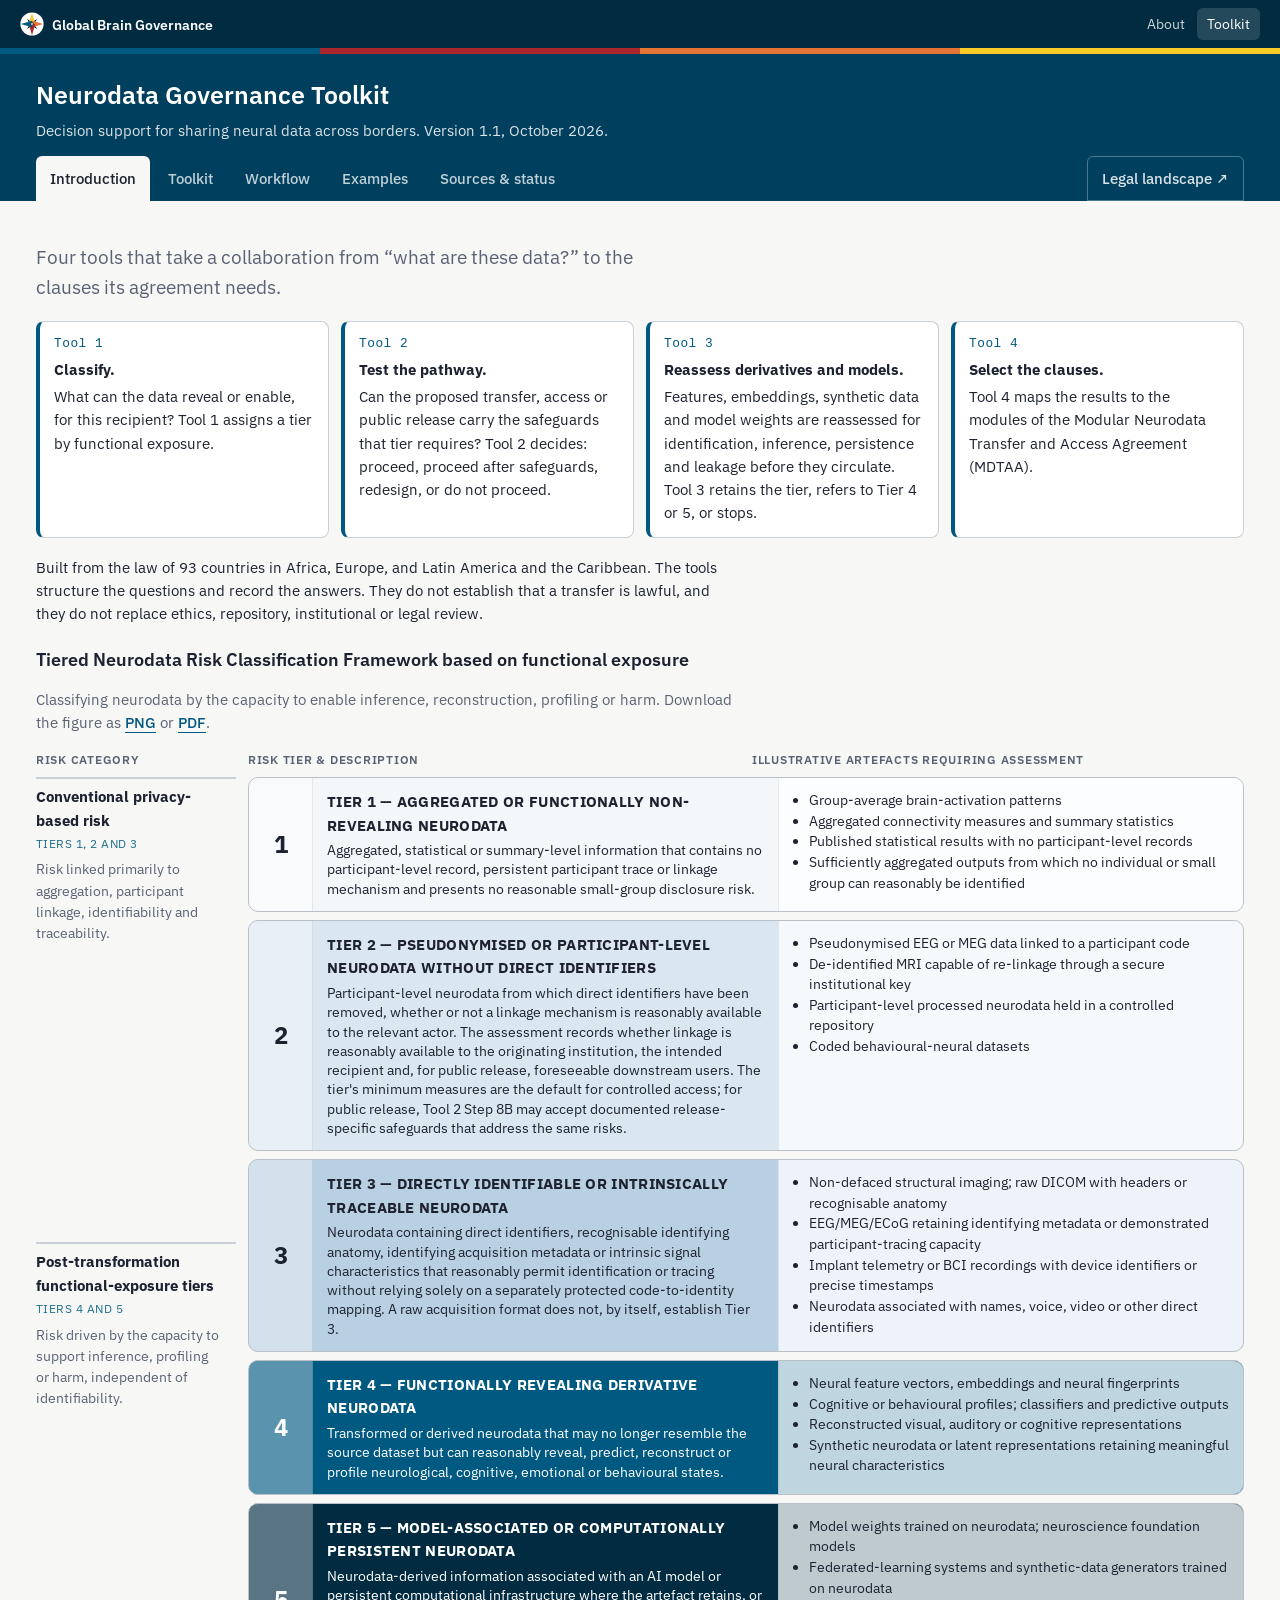
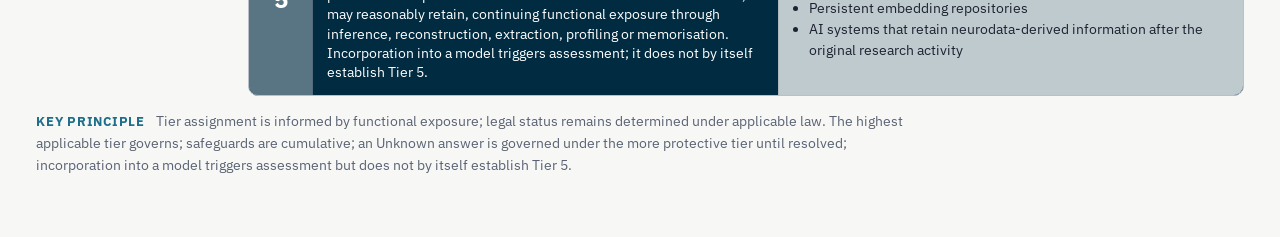
==== commit 96446de4: "Reblance toolkit page layout" ====
--- a/toolkit/index.html
+++ b/toolkit/index.html
@@ -32,10 +32,11 @@
 h2{font-size:1.35rem;font-weight:600;margin:0 0 .4rem} h3{font-size:1.15rem;font-weight:600;margin:1.2rem 0 .5rem} h4{font-size:1rem;margin:1.2rem 0 .4rem}
 p,li{max-width:78ch} .lead{color:var(--muted)}
 .card{background:var(--panel);border:1px solid var(--line);border-radius:8px;padding:16px 18px;margin:0 0 14px}
-.fourtools{list-style:none;margin:0 0 18px;padding:0;max-width:78ch} .fourtools li{margin:0 0 10px;padding-left:2.2em;text-indent:-2.2em} .fourtools b{font-family:var(--mono);color:var(--accent);font-weight:500;margin-right:.6em}
-details.step{border-top:1px solid var(--line);margin:0} details.step:last-of-type{border-bottom:1px solid var(--line)} details.step[open]{padding-bottom:10px}
+.fourtools{list-style:none;margin:0 0 18px;padding:0;display:grid;grid-template-columns:repeat(auto-fit,minmax(260px,1fr));gap:12px} .fourtools li{margin:0;background:var(--panel);border:1px solid var(--line);border-left:4px solid var(--accent);border-radius:8px;padding:12px 14px} .fourtools b{display:block;font-family:var(--mono);color:var(--accent);font-weight:500;font-size:.8rem;letter-spacing:.04em;margin-bottom:4px} .fourtools strong{display:block;margin-bottom:4px}
+.steps{background:var(--panel);border:1px solid var(--line);border-radius:8px;padding:0 14px;margin:0 0 18px} details.step{border-top:1px solid var(--line);margin:0} details.step:first-of-type{border-top:0} details.step[open]{padding-bottom:12px;background:color-mix(in srgb,var(--tier) 55%,var(--panel));margin:0 -14px;padding-left:14px;padding-right:14px}
+.toolhead{display:flex;gap:12px;align-items:baseline;flex-wrap:wrap;margin:0 0 10px} .toolhead h3{margin:0}
 details.step.chg{border-color:var(--newline);background:color-mix(in srgb,var(--new) 45%,var(--panel))}
-details.step summary{cursor:pointer;padding:10px 4px;display:flex;gap:12px;align-items:baseline;list-style:none} details.step summary:hover .stepq{color:var(--accent)} details.step table{margin:4px 0 0 0}
+details.step summary{cursor:pointer;padding:11px 4px;display:flex;gap:12px;align-items:baseline;list-style:none} details.step summary:hover .stepq{color:var(--accent)} details.step table{margin:4px 0 0 0}
 details.step summary::-webkit-details-marker{display:none}
 details.step summary::before{content:"▸";color:var(--accent);flex:0 0 auto} details.step[open] summary::before{content:"▾"}
 .stepno{font-family:var(--mono);font-weight:500;color:var(--accent);flex:0 0 auto;min-width:3.2em} .stepq{flex:1 1 auto;min-width:0}
@@ -44,29 +45,30 @@
 tr.chg td{background:var(--new)}
 td.k{font-family:var(--mono);white-space:nowrap} td.m{color:var(--muted)}
 .tablewrap{overflow-x:auto}
-.note{background:var(--tier);border-left:3px solid var(--accent);padding:8px 12px;margin:0 0 8px;font-size:.9rem;color:var(--muted)} .note.chg{background:var(--new);border-left-color:var(--newline);color:var(--fg)}
+.steps .note{margin:10px 0} .note{background:var(--tier);border-left:3px solid var(--accent);padding:8px 12px;margin:0 0 8px;font-size:.9rem;color:var(--muted)} .note.chg{background:var(--new);border-left-color:var(--newline);color:var(--fg)}
 .controls{display:flex;gap:14px;flex-wrap:wrap;align-items:center;margin:0 0 12px;font-size:.9rem} .controls button.sub{background:none;border:0;padding:0;color:var(--accent);font:inherit;font-size:.9rem;cursor:pointer;text-decoration:underline}
 .controls input[type=search]{font:inherit;padding:6px 10px;border:1px solid var(--line);border-radius:6px;background:var(--panel);color:var(--fg);min-width:240px}
-.facts{display:grid;grid-template-columns:max-content 1fr;gap:6px 18px;margin:14px 0 6px;font-size:.92rem;max-width:90ch} .facts b{font-size:.72rem;text-transform:uppercase;letter-spacing:.06em;color:var(--muted);padding-top:3px;font-weight:600} .facts span{display:block} @media (max-width:560px){.facts{grid-template-columns:1fr;gap:2px} .facts span{margin-bottom:8px}}
+.facts{display:grid;grid-template-columns:max-content 1fr;gap:6px 18px;margin:14px 0 18px;font-size:.92rem;max-width:none;background:var(--tier);border-radius:8px;padding:14px 18px} .facts b{font-size:.72rem;text-transform:uppercase;letter-spacing:.06em;color:var(--muted);padding-top:3px;font-weight:600} .facts span{display:block} @media (max-width:560px){.facts{grid-template-columns:1fr;gap:2px} .facts span{margin-bottom:8px}}
 .verdicts{display:flex;gap:10px;flex-wrap:wrap;margin:8px 0 4px} .v{padding:5px 10px;border-radius:999px;font-size:.85rem;border:1.5px solid} .v.old{border-color:var(--old);color:var(--old)} .v.new{border-color:var(--good);color:var(--good)}
 .strip{display:flex;flex-direction:column;gap:8px;margin:6px 0 10px}
 .lane{display:grid;grid-template-columns:150px 1fr;gap:10px;align-items:start} .lanehead{font-weight:600;font-size:.9rem;padding-top:6px}
 .chips{display:flex;flex-wrap:wrap;gap:6px} .chip{background:var(--panel);border:1px solid var(--line);border-radius:6px;padding:4px 8px;font-size:.82rem} .chip b{font-family:var(--mono);color:var(--accent);font-weight:500;margin-right:4px} .chip.res{background:var(--tier);border-color:var(--accent);font-weight:600}
 .callout{border-left:3px solid var(--old);background:var(--panel);padding:10px 14px;margin:14px 0;font-size:.95rem}
-.two{display:grid;grid-template-columns:repeat(auto-fit,minmax(300px,1fr));gap:20px}
+.two{display:grid;grid-template-columns:repeat(auto-fit,minmax(300px,1fr));gap:20px;background:var(--panel);border:1px solid var(--line);border-radius:8px;padding:4px 20px 14px;margin-top:18px} .two h4{margin-top:.9rem}
+.toolcard{background:var(--panel);border:1px solid var(--line);border-radius:8px;margin:0 0 12px;overflow:hidden} .toolcard .tchead{display:flex;gap:12px;align-items:baseline;padding:9px 14px;background:var(--tier);border-bottom:1px solid var(--line)} .toolcard .tchead .stepno{min-width:0} .toolcard .tchead .stepq{font-weight:600} .toolcard table{font-size:.88rem} .toolcard td,.toolcard th{padding:7px 14px} .toolcard thead th{border-top:0}
 figure{margin:0 0 18px;padding:0} .iwf-legend button.sub{background:none;border:0;padding:0;color:var(--accent);font:inherit;font-size:.85rem;cursor:pointer;text-decoration:underline} figcaption{color:var(--muted);font-size:.9rem;margin-top:8px}
 .scroll{overflow-x:auto} #wf{min-width:1200px;width:100%;height:auto;display:block}
 .legend{display:flex;flex-wrap:wrap;gap:12px 20px;font-size:.85rem;color:var(--muted);margin:0 0 10px} .legend span{display:inline-flex;align-items:center;gap:6px} .sw{width:20px;height:13px;border:1.5px solid var(--line);border-radius:3px;background:var(--panel)} .sw.new{background:var(--new);border-color:var(--newline)} .sw.tier{background:var(--tier);border-color:var(--accent)} .sw.loop{border:0;height:2px;background:var(--loop);width:24px}
 .tierlist{display:grid;grid-template-columns:repeat(auto-fit,minmax(220px,1fr));gap:10px} .tierlist div{background:var(--panel);border:1px solid var(--line);border-left:4px solid var(--accent);border-radius:6px;padding:8px 12px;font-size:.92rem} .tierlist div.new{border-left-color:var(--newline)} .tierlist b{display:block}
 td.old{color:var(--old)} td.new{color:var(--good)}
-.excards{display:grid;grid-template-columns:repeat(2,minmax(0,1fr));gap:2px 32px;margin:0 0 28px;max-width:960px}
-@media (max-width:640px){.excards{grid-template-columns:1fr}}
+.excards{display:grid;grid-template-columns:repeat(4,minmax(0,1fr));gap:8px;margin:0 0 24px}
+@media (max-width:1000px){.excards{grid-template-columns:repeat(2,minmax(0,1fr))}} @media (max-width:560px){.excards{grid-template-columns:1fr}}
 .exdet.neg,.negtxt{color:var(--old)} .postxt{color:var(--good);font-weight:600}
 
-.excard{text-align:left;background:none;border:0;border-bottom:1px solid var(--line);padding:7px 4px 7px 18px;position:relative;font:inherit;color:var(--fg);cursor:pointer;display:block;width:100%}
-.excard:hover .exname{color:var(--accent)} .excard.active .exname{color:var(--accent);text-decoration:underline;text-underline-offset:3px}
+.excard{text-align:left;background:var(--panel);border:1px solid var(--line);border-radius:8px;padding:8px 10px 8px 24px;position:relative;font:inherit;color:var(--fg);cursor:pointer;display:block;width:100%;transition:border-color .15s}
+.excard:hover{border-color:var(--accent)} .excard.active{border-color:var(--accent);background:var(--tier);box-shadow:0 0 0 1px var(--accent) inset}
 .excard:focus-visible{outline:2px solid var(--accent);outline-offset:2px}
-.excard::before{content:"";position:absolute;left:2px;top:14px;width:8px;height:8px;border-radius:50%;background:var(--good)} .excard.neg::before{background:var(--old)} .exname{font-weight:500;font-size:.92rem;line-height:1.3} .exmeta{display:block;font-size:.7rem;color:var(--muted);text-transform:uppercase;letter-spacing:.04em;margin-top:1px} .exabs{font-size:.88rem;color:var(--muted);line-height:1.45} .exdet{font-size:.78rem;color:var(--good);font-weight:600;margin-top:2px}
+.excard::before{content:"";position:absolute;left:10px;top:14px;width:8px;height:8px;border-radius:50%;background:var(--good)} .excard.neg::before{background:var(--old)} .exname{font-weight:500;font-size:.92rem;line-height:1.3} .exmeta{display:block;font-size:.7rem;color:var(--muted);text-transform:uppercase;letter-spacing:.04em;margin-top:1px} .exabs{font-size:.88rem;color:var(--muted);line-height:1.45} .exdet{font-size:.78rem;color:var(--good);font-weight:600;margin-top:2px}
 
 footer{color:var(--muted);font-size:.85rem;border-top:1px solid var(--line);padding-top:14px;margin-top:30px}
 a{color:var(--accent)}
@@ -164,6 +166,7 @@
 <p class="dls">Print-ready PDFs (A4 landscape): <a class="dl" href="pdf/Toolkit_Tools_1-4.pdf" download>all four tools (48 pp.)</a> · <a class="dl" href="pdf/Tool1_Neurodata_Governance_Decision_Tool.pdf" download>Tool 1</a> · <a class="dl" href="pdf/Tool2_Neurodata_Transfer_and_Access_Decision_Tool.pdf" download>Tool 2</a> · <a class="dl" href="pdf/Tool3_Derivative_and_Embedding_Governance_Decision_Tool.pdf" download>Tool 3</a> · <a class="dl" href="pdf/Tool4_MDTAA_Clause_Selection_Tool.pdf" download>Tool 4</a> · workflow figure (<a class="dl" href="pdf/Figure_Workflow_Toolkit.png" download>PNG</a>, <a class="dl" href="pdf/Figure_Workflow_Toolkit.svg" download>SVG</a>) · tier figure (<a class="dl" href="pdf/Figure_Tiers.png" download>PNG</a>, <a class="dl" href="pdf/Figure_Tiers.pdf" download>PDF</a>)</p>
 <div class="subtabs" data-group="toolkit"><button class="sub" data-sub="toolkit" data-id="t1">Tool 1</button><button class="sub" data-sub="toolkit" data-id="t2">Tool 2</button><button class="sub" data-sub="toolkit" data-id="t3">Tool 3</button><button class="sub" data-sub="toolkit" data-id="t4">Tool 4</button></div>
 <section class="subpanel" id="toolkit-t1"><p class="lead">Assigns a provisional functional-exposure tier (5, 4, 3, 2, 1) to the particular object or artefact and identifies the baseline safeguards. It opens with an applicability checkpoint on statutory access regimes and impact assessments. The highest applicable tier governs; an Unknown answer takes the more protective tier; a tier is confirmed only when all applicable steps and required reviews are complete.</p><h3>Tool 1 — Neurodata Governance Decision Tool</h3>
+<div class="steps">
 <details class="step"><summary><span class="stepno">Applicability checkpoint</span><span class="stepq">Which statutory access regimes and ex ante data-protection, privacy-impact or privacy-risk assessment requirements may apply to the proposed activity? Consider the data category, holder, purpose, jurisdiction and application date, including EHDS where relevant. Assess legal applicability separately from functional-exposure tier.</span></summary>
 <table><thead><tr><th>Answer</th><th>Risk tier</th><th>Required action</th></tr></thead><tbody>
 <tr><td>Complete checkpoint</td><td>No tier is assigned at this step. Follow the instructions in the Required action column. Any tier identified at an earlier step remains applicable unless resolved through documented reassessment.</td><td>Record potentially applicable regimes and assessment requirements in Neurodata Governance Assessment Record (Schedule B of the MDTAA). Record any unresolved applicability question and refer it to the responsible legal or institutional reviewer in Neurodata Governance Assessment Record (Schedule B of the MDTAA). Continue to Step 1. Completion of this checkpoint does not resolve or waive an outstanding legal requirement.</td></tr>
@@ -225,7 +228,9 @@
 <details class="step"><summary><span class="stepno">Final Decision</span><span class="stepq">Have all applicable steps and required classification reviews been completed?</span></summary>
 <table><thead><tr><th>Answer</th><th>Risk tier</th><th>Required action</th></tr></thead><tbody>
 <tr><td>Complete assessment</td><td>-</td><td>Record the highest applicable tier and whether it is provisional or confirmed. Do not finalise a lower tier while a higher candidate or provisional finding remains unresolved. Retain all safeguards whose underlying conditions remain present. Save the outcome, supporting evidence, outstanding actions and responsible reviewer in the assessment record; incorporate or reference it in Neurodata Governance Assessment Record (Schedule B of the MDTAA) where applicable. Complete or update Tools 2 (Supplementary Table 7) and 3 (Supplementary Table 8) where required, then proceed to Tool 4 (Supplementary Table 9) where contractual implementation is needed. Do not begin the proposed activity until required safeguards and approvals are in place. If public release is proposed, continue to Tool 2 / Table 7 using the Public-release pathway.</td></tr>
-</tbody></table></details></section><section class="subpanel" id="toolkit-t2"><p class="lead">Asks whether the proposed pathway can carry the tier’s safeguards. Step 3 splits the tool into a controlled-access pathway (Steps 4A–12A) and a public-release pathway (Steps 4B–12B); both share the jurisdiction, lawful-basis and statutory-authorisation checks (Steps 6, 7 and 7A) and the implementation check (Step 13). Four outcomes.</p><h3>Tool 2 — Neurodata Transfer and Access Decision Tool, Neuro-TADT</h3>
+</tbody></table></details>
+</div></section><section class="subpanel" id="toolkit-t2"><p class="lead">Asks whether the proposed pathway can carry the tier’s safeguards. Step 3 splits the tool into a controlled-access pathway (Steps 4A–12A) and a public-release pathway (Steps 4B–12B); both share the jurisdiction, lawful-basis and statutory-authorisation checks (Steps 6, 7 and 7A) and the implementation check (Step 13). Four outcomes.</p><h3>Tool 2 — Neurodata Transfer and Access Decision Tool, Neuro-TADT</h3>
+<div class="steps">
 <div class="note">General instructions before using this tool: Assess the proposed transfer or access arrangement using the tier and safeguards identified in Supplementary Table 6. Wherever this Tool says “record”, enter the information against the relevant step in the transfer and access section of the Neurodata Governance Assessment Record. Where the MDTAA applies, incorporate or reference that assessment in Schedule C and link it to the classification recorded in Schedule B. Record supporting evidence, outstanding actions and responsible persons. Continuing through the assessment does not authorise transfer or access. A later answer does not remove an earlier restriction or unresolved requirement.</div>
 <details class="step"><summary><span class="stepno">1</span><span class="stepq">What are you planning to do with the neurodata? Example: Using an EEG dataset to train a machine learning model for early detection of Alzheimer&#x27;s disease.</span></summary>
 <table><thead><tr><th>Answer</th><th>Required action</th></tr></thead><tbody>
@@ -365,7 +370,9 @@
 <details class="step"><summary><span class="stepno">Outcome 4</span><span class="stepq">Do not proceed and obtain specialist review</span></summary>
 <table><thead><tr><th>Answer</th><th>Required action</th></tr></thead><tbody>
 <tr><td>Select where a required legal basis, mechanism, approval, required controlled-access recipient identity, releasing or hosting organisation, or other material governance issue remains unresolved, or the required protection cannot be maintained. Required Action: Record the reason, required review and responsible person or body. Do not begin the affected transfer, access, or release. Following review, return to the affected step and update all dependent answers. If no acceptable pathway is established, retain this outcome.</td><td></td></tr>
-</tbody></table></details></section><section class="subpanel" id="toolkit-t3"><p class="lead">Reassesses features, embeddings, synthetic data, predictions and trained models for identification, inference, computational persistence and leakage, then checks provenance, release conditions and lifecycle controls. Five outcomes: retain the tier, refer for Tier 4, confirm Tier 5, specialist review, or do not proceed.</p><h3>Tool 3 — Derivative and Embedding Governance Decision Tool</h3>
+</tbody></table></details>
+</div></section><section class="subpanel" id="toolkit-t3"><p class="lead">Reassesses features, embeddings, synthetic data, predictions and trained models for identification, inference, computational persistence and leakage, then checks provenance, release conditions and lifecycle controls. Five outcomes: retain the tier, refer for Tier 4, confirm Tier 5, specialist review, or do not proceed.</p><h3>Tool 3 — Derivative and Embedding Governance Decision Tool</h3>
+<div class="steps">
 <details class="step"><summary><span class="stepno">1</span><span class="stepq">Has the neurodata undergone, or will it undergo, technical transformation; will it be used in an AI or machine-learning system; or may neurodata-derived information persist in a model or computational infrastructure? Examples include feature extraction, dimensionality reduction, embedding generation, predictive modelling, synthetic-data generation or AI-model training. Apply the triggers and exceptions in Annexure 1 §7.2. The Derivative and Embedding Governance Decision Tool need not be completed solely because routine preprocessing occurred without creating a separately governed derivative or materially altering Functional Exposure. It is also not required for a confirmed Tier 1 aggregate or summary-level output where the documented assessment establishes that there is no participant-level record, persistent participant trace, linkage mechanism, material inferential exposure or model-associated computational persistence. This exception does not cover source data, retained intermediate representations or models assessed as separate governance objects; AI or model activities requiring assessment under Tool 2 / Supplementary Table 7 Step 10; unresolved uncertainty; or later changes capable of materially altering Functional Exposure.</span></summary>
 <table><thead><tr><th>Answer</th><th>Required action</th></tr></thead><tbody>
 <tr><td>No</td><td>Record why none of these triggers apply. Retain the tier and safeguards established under Tool 1 / Supplementary Table 6. Record “Tool 3 (Supplementary Table 8) not required for this activity” and return to the referring Tool at its next applicable step. Reassess if the activity or object changes.</td></tr>
@@ -460,7 +467,9 @@
 <details class="step"><summary><span class="stepno">Outcome 5</span><span class="stepq">Do not proceed in the current form</span></summary>
 <table><thead><tr><th>Answer</th><th>Required action</th></tr></thead><tbody>
 <tr><td>Select where exposure cannot be managed proportionately, essential provenance or oversight cannot be obtained, required lifecycle controls or acceptable alternatives cannot be implemented, or the proposed activity cannot satisfy applicable conditions. Record the reasons and retain the assessment and established tier findings. Do not commence or continue the affected activity in its assessed form. If the artefact, model, access arrangement or purpose is redesigned, repeat the affected assessments before proceeding.</td><td></td></tr>
-</tbody></table></details></section><section class="subpanel" id="toolkit-t4"><p class="lead">Maps the recorded tier, pathway conditions and transformation findings to the modules of the Modular Neurodata Transfer and Access Agreement; Step 1A covers public releases governed by repository terms or a public licence rather than an MDTAA.</p><h3>Tool 4 — MDTAA Clause Selection Tool</h3>
+</tbody></table></details>
+</div></section><section class="subpanel" id="toolkit-t4"><p class="lead">Maps the recorded tier, pathway conditions and transformation findings to the modules of the Modular Neurodata Transfer and Access Agreement; Step 1A covers public releases governed by repository terms or a public licence rather than an MDTAA.</p><h3>Tool 4 — MDTAA Clause Selection Tool</h3>
+<div class="steps">
 <details class="step"><summary><span class="stepno">1. Baseline governance module</span><span class="stepq">Is the MDTAA being used to govern the processing, access, transfer or reuse of neurodata or a governed derivative artefact? Example: A university intends to provide an external collaborator with controlled access to coded EEG recordings under an MDTAA.</span></summary>
 <table><thead><tr><th>If YES</th><th>If NO</th></tr></thead><tbody>
 <tr><td>Activate the Baseline Governance Module. Identify the parties, assessed objects and activities governed by the arrangement. Continue to Step 2 (Articles 3–7, 9–10 and 14–17; Schedules A and B; Annexure 4, section 5.1.)</td><td>Record “MDTAA Clause Selection Tool not applicable to this arrangement”. Identify whether another agreement, repository term, public licence or governance mechanism applies. Where public release is proposed, complete Step 1A before ending this Tool. Otherwise, end this Tool.</td></tr>
@@ -565,7 +574,8 @@
 <details class="step"><summary><span class="stepno">4. Implement and reassess</span><span class="stepq">Do not commence the relevant activity until required approvals and safeguards are in place. Reapply the affected assessments and module-selection steps when material changes alter the object, tier, purpose, recipients, jurisdictions, infrastructure, access arrangements or required safeguards.</span></summary>
 <table><thead><tr><th>If YES</th><th>If NO</th></tr></thead><tbody>
 <tr><td></td><td></td></tr>
-</tbody></table></details></section>
+</tbody></table></details>
+</div></section>
 </section>
 
 <section class="panel" id="panel-workflow">
@@ -593,112 +603,112 @@
 <p class="lead">A cognitive-neuroscience lab at a German public university has finished a study on 120 healthy adults and wants to deposit the dataset on OpenNeuro, the open neuroimaging repository operated by Stanford University, under a CC0 licence. The data have been defaced, DICOM headers stripped and acquisition dates shifted, but the lab keeps its subject-code key for future follow-up. Participants signed a GDPR-edition Open Brain Consent form that mentions open, worldwide release.</p>
 <div class="facts"><b>Data provider</b><span>German public university, cognitive-neuroscience lab (controller under GDPR and §27 BDSG; ethics approval from the university committee).</span><b>Recipient</b><span>OpenNeuro (Stanford University, United States): a public repository with no data-use agreement, CC0 licensing and a stated prohibition on re-identification attempts; downstream users are the general public.</span><b>Data</b><span>T1-weighted structural MRI (1 mm), task fMRI runs and behavioural logs in BIDS format; defaced; no demographic detail beyond age band and sex; no clinical diagnoses.</span><b>Origin regime</b><span>Germany (GDPR, §27 BDSG)</span><b>Destination</b><span>United States (public repository)</span><b>Access mode</b><span>Downloadable copy, public</span><b>Determination</b><span class="postxt">Proceed (conditions documented)</span></div>
 <h4>Path through the tools</h4>
-<details class="step" open><summary><span class="stepno">Tool 1 (the deposited copy)</span><span class="stepq">Tier 2, confirmed, for both copies. The lab’s copy reaches it through Step 6 (it keeps the key); the deposited copy through Step 7, with the absence of a recipient linkage route and the residual disclosure risk of openly released MRI/fMRI recorded as assessment factors, not as a lower tier.</span></summary><table><thead><tr><th>Step</th><th>Answer</th><th>Note</th></tr></thead><tbody><tr><td class="k">Check</td><td>Completed</td><td class="m">GDPR Art. 9(2)(j), §27 BDSG; university ethics approval; no EHDS or DPIA requirement identified for the deposit.</td></tr><tr><td class="k">1</td><td>Yes</td><td class="m">Structural and task fMRI in BIDS.</td></tr><tr><td class="k">2A</td><td>No</td><td class="m">A dataset, not a model.</td></tr><tr><td class="k">3</td><td>No</td><td class="m">Original neurodata, not a derivative.</td></tr><tr><td class="k">5</td><td>No</td><td class="m">Defaced; headers and dates removed; tool and version recorded.</td></tr><tr><td class="k">6</td><td>No (deposited copy)</td><td class="m">No code, repository record or key is available to OpenNeuro or downstream users; the lab’s copy answers Yes. That the repository lacks the key is recorded as an assessment factor; it does not by itself settle the data’s legal status for every actor (see the EDPS v SRB point below).</td></tr><tr><td class="k">7</td><td>No</td><td class="m">Participant-level records remain: “Reassessment required”; Steps 3–6 confirmed; de-identified with no reasonably available linkage mechanism → Tier 2.</td></tr><tr><td class="k">8</td><td>No</td><td class="m">Disclosure-risk assessment for the public: healthy cohort, no rare diagnoses, residual re-identification risk of defaced images recorded with the literature relied on; the risk is a factor at Tool 2 Step 8B, not a reason to lower the tier.</td></tr><tr><td class="k">Final</td><td>Tier 2, confirmed</td><td class="m">Safeguards: documented de-identification, disclosure-risk assessment, re-identification prohibition carried by the repository terms.</td></tr></tbody></table></details><details class="step" open><summary><span class="stepno">Tool 2 (public-release pathway)</span><span class="stepq">Outcome 1 — Proceed: licence recorded; re-identification ban; takedown and response procedure documented.</span></summary><table><thead><tr><th>Step</th><th>Answer</th><th>Note</th></tr></thead><tbody><tr><td class="k">1</td><td>Repository deposit; public/open-access release</td><td class="m"></td></tr><tr><td class="k">2</td><td>Yes</td><td class="m">Tier 2, confirmed.</td></tr><tr><td class="k">3</td><td>Public/open-access release proposed</td><td class="m">Object and version, releasing organisation (the lab), repository (OpenNeuro) and licence (CC0) recorded.</td></tr><tr><td class="k">4B</td><td>Yes</td><td class="m">OpenNeuro, Stanford University and its hosting provider identified.</td></tr><tr><td class="k">5</td><td>Public download/open-access repository release</td><td class="m">Direct download and redistribution enabled; no registration or embargo.</td></tr><tr><td class="k">6</td><td>Public-release pathway</td><td class="m">Germany (origin and releasing organisation), United States (repository); future downloaders unknown by design.</td></tr><tr><td class="k">7</td><td>Yes</td><td class="m">Art. 9(2)(j) + §27 BDSG; Open Brain Consent covers worldwide release; ethics approval; release authority recorded.</td></tr><tr><td class="k">7A</td><td>No</td><td class="m">No EHDS permit or statutory access authorisation.</td></tr><tr><td class="k">8B</td><td>Yes</td><td class="m">Release-specific safeguards documented in place of controlled access: defacing and header stripping, the disclosure-risk assessment (residual linkage risk for a healthy cohort recorded), release authority under the Open Brain Consent, and OpenNeuro’s re-identification prohibition and takedown procedure, with its enforceability assessed. The re-identification ban alone would not satisfy the step.</td></tr><tr><td class="k">9B</td><td>No</td><td class="m">No foreseeable linkage that changes exposure for a healthy, defaced cohort; assessment recorded.</td></tr><tr><td class="k">10B</td><td>Yes</td><td class="m">AI reuse foreseeable under CC0; the object is a dataset, so no Tool 3 for the release itself.</td></tr><tr><td class="k">11B</td><td>Yes</td><td class="m">Open reuse covered by the Open Brain Consent and ethics approval; scope recorded.</td></tr><tr><td class="k">12B</td><td>Yes</td><td class="m">Redistribution permitted under CC0; compatible with the safeguards.</td></tr><tr><td class="k">13</td><td>Yes</td><td class="m">De-identification, licence terms, takedown procedure.</td></tr></tbody></table></details><details class="step" open><summary><span class="stepno">Tool 3</span><span class="stepq">Not required.</span></summary><table><thead><tr><th>Step</th><th>Answer</th><th>Note</th></tr></thead><tbody><tr><td class="k">1</td><td>No</td><td class="m">Routine preprocessing only; no separately governed derivative (Annexure 1 §7.2).</td></tr></tbody></table></details><details class="step" open><summary><span class="stepno">Tool 4</span><span class="stepq">Step 1A: no MDTAA with the public; the release is governed by OpenNeuro’s terms and CC0.</span></summary><table><thead><tr><th>Step</th><th>Answer</th><th>Note</th></tr></thead><tbody><tr><td class="k">1</td><td>No</td><td class="m">No bilateral agreement with downstream users.</td></tr><tr><td class="k">1A</td><td>Yes</td><td class="m">Repository terms and CC0 recorded; no separate MDTAA with OpenNeuro required. End of tool.</td></tr></tbody></table></details>
+<div class="toolcard"><div class="tchead"><span class="stepno">Tool 1 (the deposited copy)</span><span class="stepq">Tier 2, confirmed, for both copies. The lab’s copy reaches it through Step 6 (it keeps the key); the deposited copy through Step 7, with the absence of a recipient linkage route and the residual disclosure risk of openly released MRI/fMRI recorded as assessment factors, not as a lower tier.</span></div><table><thead><tr><th>Step</th><th>Answer</th><th>Note</th></tr></thead><tbody><tr><td class="k">Check</td><td>Completed</td><td class="m">GDPR Art. 9(2)(j), §27 BDSG; university ethics approval; no EHDS or DPIA requirement identified for the deposit.</td></tr><tr><td class="k">1</td><td>Yes</td><td class="m">Structural and task fMRI in BIDS.</td></tr><tr><td class="k">2A</td><td>No</td><td class="m">A dataset, not a model.</td></tr><tr><td class="k">3</td><td>No</td><td class="m">Original neurodata, not a derivative.</td></tr><tr><td class="k">5</td><td>No</td><td class="m">Defaced; headers and dates removed; tool and version recorded.</td></tr><tr><td class="k">6</td><td>No (deposited copy)</td><td class="m">No code, repository record or key is available to OpenNeuro or downstream users; the lab’s copy answers Yes. That the repository lacks the key is recorded as an assessment factor; it does not by itself settle the data’s legal status for every actor (see the EDPS v SRB point below).</td></tr><tr><td class="k">7</td><td>No</td><td class="m">Participant-level records remain: “Reassessment required”; Steps 3–6 confirmed; de-identified with no reasonably available linkage mechanism → Tier 2.</td></tr><tr><td class="k">8</td><td>No</td><td class="m">Disclosure-risk assessment for the public: healthy cohort, no rare diagnoses, residual re-identification risk of defaced images recorded with the literature relied on; the risk is a factor at Tool 2 Step 8B, not a reason to lower the tier.</td></tr><tr><td class="k">Final</td><td>Tier 2, confirmed</td><td class="m">Safeguards: documented de-identification, disclosure-risk assessment, re-identification prohibition carried by the repository terms.</td></tr></tbody></table></div><div class="toolcard"><div class="tchead"><span class="stepno">Tool 2 (public-release pathway)</span><span class="stepq">Outcome 1 — Proceed: licence recorded; re-identification ban; takedown and response procedure documented.</span></div><table><thead><tr><th>Step</th><th>Answer</th><th>Note</th></tr></thead><tbody><tr><td class="k">1</td><td>Repository deposit; public/open-access release</td><td class="m"></td></tr><tr><td class="k">2</td><td>Yes</td><td class="m">Tier 2, confirmed.</td></tr><tr><td class="k">3</td><td>Public/open-access release proposed</td><td class="m">Object and version, releasing organisation (the lab), repository (OpenNeuro) and licence (CC0) recorded.</td></tr><tr><td class="k">4B</td><td>Yes</td><td class="m">OpenNeuro, Stanford University and its hosting provider identified.</td></tr><tr><td class="k">5</td><td>Public download/open-access repository release</td><td class="m">Direct download and redistribution enabled; no registration or embargo.</td></tr><tr><td class="k">6</td><td>Public-release pathway</td><td class="m">Germany (origin and releasing organisation), United States (repository); future downloaders unknown by design.</td></tr><tr><td class="k">7</td><td>Yes</td><td class="m">Art. 9(2)(j) + §27 BDSG; Open Brain Consent covers worldwide release; ethics approval; release authority recorded.</td></tr><tr><td class="k">7A</td><td>No</td><td class="m">No EHDS permit or statutory access authorisation.</td></tr><tr><td class="k">8B</td><td>Yes</td><td class="m">Release-specific safeguards documented in place of controlled access: defacing and header stripping, the disclosure-risk assessment (residual linkage risk for a healthy cohort recorded), release authority under the Open Brain Consent, and OpenNeuro’s re-identification prohibition and takedown procedure, with its enforceability assessed. The re-identification ban alone would not satisfy the step.</td></tr><tr><td class="k">9B</td><td>No</td><td class="m">No foreseeable linkage that changes exposure for a healthy, defaced cohort; assessment recorded.</td></tr><tr><td class="k">10B</td><td>Yes</td><td class="m">AI reuse foreseeable under CC0; the object is a dataset, so no Tool 3 for the release itself.</td></tr><tr><td class="k">11B</td><td>Yes</td><td class="m">Open reuse covered by the Open Brain Consent and ethics approval; scope recorded.</td></tr><tr><td class="k">12B</td><td>Yes</td><td class="m">Redistribution permitted under CC0; compatible with the safeguards.</td></tr><tr><td class="k">13</td><td>Yes</td><td class="m">De-identification, licence terms, takedown procedure.</td></tr></tbody></table></div><div class="toolcard"><div class="tchead"><span class="stepno">Tool 3</span><span class="stepq">Not required.</span></div><table><thead><tr><th>Step</th><th>Answer</th><th>Note</th></tr></thead><tbody><tr><td class="k">1</td><td>No</td><td class="m">Routine preprocessing only; no separately governed derivative (Annexure 1 §7.2).</td></tr></tbody></table></div><div class="toolcard"><div class="tchead"><span class="stepno">Tool 4</span><span class="stepq">Step 1A: no MDTAA with the public; the release is governed by OpenNeuro’s terms and CC0.</span></div><table><thead><tr><th>Step</th><th>Answer</th><th>Note</th></tr></thead><tbody><tr><td class="k">1</td><td>No</td><td class="m">No bilateral agreement with downstream users.</td></tr><tr><td class="k">1A</td><td>Yes</td><td class="m">Repository terms and CC0 recorded; no separate MDTAA with OpenNeuro required. End of tool.</td></tr></tbody></table></div>
 <div class="two"><div><h4>Legal points that decide the case</h4><ul><li>Tool 1 assigns Tier 2 to participant-level data that are de-identified and have no reasonably available linkage mechanism. The absence of a recipient linkage route and the residual disclosure risk of open MRI/fMRI release are recorded as assessment factors and weighed at Tool 2 Step 8B; they do not create a lower tier. Annexure 1 §3.2 makes the Tier 2 minimum measures the default for controlled access and lets Step 8B accept documented release-specific safeguards for an open release, without changing the tier or making the data legally anonymous.</li><li>CJEU C-413/23 P (EDPS v SRB, 4 Sept 2025): pseudonymised data may be non-personal for a recipient without means of re-identification; the status is actor-relative, so the lab remains a controller of personal data and the public copy must still be assessed for re-identification risk by any downloader.</li><li>Residual re-identification risk after defacing (Schwarz 2019; Steeg 2024) must be weighed in the Step 8 disclosure-risk assessment.</li><li>EU–US DPF is available only to FTC/DOT-regulated organisations; irrelevant for anonymous data, decisive if the data were personal.</li></ul></div><div><h4>Questions to put to counsel</h4><ul><li>Does the consent text cover open, worldwide release and commercial reuse?</li><li>Is the defacing method adequate for 7T or high-resolution T1 images?</li><li>Who answers a re-identification report, and how fast?</li></ul></div></div>
 </section><section class="subpanel" id="examples-s2">
 <h3>Nigerian clinical EEG, federated training with a German consortium, public release of model weights</h3>
 <p class="lead">A federal teaching hospital in Lagos holds clinical EEG from 400 patients treated for epilepsy, including adolescents. A German university consortium proposes federated training of a seizure-detection model: raw EEG never leaves the hospital, model updates are aggregated on a cloud server, and the consortium wants to publish the final weights on a public model hub. This is the example used in the main text of the paper.</p>
 <div class="facts"><b>Data provider</b><span>Nigerian federal teaching hospital (data controller under the NDPA 2023; NHREC-registered ethics committee). Whether it is a ‘data controller of major importance’, with the registration and filing duties that follow, is to be verified against the NDPC’s current designation criteria and list rather than inferred from its status as a federal teaching hospital.</span><b>Recipient</b><span>German university consortium (controllers under GDPR for gradients and weights; §27 BDSG research basis) with a cloud aggregation server run by a commercial provider; the public as recipient of the released weights.</span><b>Data</b><span>Scalp EEG recordings (19–32 channels) with device identifiers and timestamps in the headers, seizure annotations, age, sex and medication; model gradients exchanged during training; final model weights and a model card.</span><b>Origin regime</b><span>Nigeria (NDPA 2023; GAID 2025)</span><b>Destination</b><span>Germany (GDPR); public release</span><b>Access mode</b><span>Federated / query-only, then public weights</span><b>Determination</b><span class="postxt">Proceed in two passes: training (Outcome 2), then release (Outcome 1)</span></div>
 <h4>Path through the tools</h4>
-<details class="step" open><summary><span class="stepno">Tool 1 (hospital EEG)</span><span class="stepq">Tier 2, confirmed, after device identifiers and timestamps are stripped; Tier 3 while they remain.</span></summary><table><thead><tr><th>Step</th><th>Answer</th><th>Note</th></tr></thead><tbody><tr><td class="k">Check</td><td>Completed</td><td class="m">NDPA 2023 (sensitive data, s. 30); NHREC ethics clearance; NDPC registration and filing duties if the hospital meets the current criteria for a data controller of major importance [verify against the NDPC list].</td></tr><tr><td class="k">1</td><td>Yes</td><td class="m"></td></tr><tr><td class="k">2A</td><td>No</td><td class="m">The dataset itself has not been incorporated into a model; the weights are assessed separately below.</td></tr><tr><td class="k">3</td><td>No</td><td class="m"></td></tr><tr><td class="k">5</td><td>Yes → stripped → No</td><td class="m">Device identifiers and timestamps in the headers gave Tier 3; after stripping, reassessed.</td></tr><tr><td class="k">6</td><td>Yes</td><td class="m">Hospital holds the key; data never leave the hospital.</td></tr><tr><td class="k">Final</td><td>Tier 2, confirmed</td><td class="m"></td></tr></tbody></table></details><details class="step" open><summary><span class="stepno">Tool 2 (training pathway, controlled access)</span><span class="stepq">Outcome 2 — Proceed after the NDPA transfer basis and NHREC clearance are documented and the cloud safeguards are verified.</span></summary><table><thead><tr><th>Step</th><th>Answer</th><th>Note</th></tr></thead><tbody><tr><td class="k">1</td><td>Share with another institution; cloud-hosted access; AI platform access</td><td class="m"></td></tr><tr><td class="k">2</td><td>Yes</td><td class="m">Tier 2.</td></tr><tr><td class="k">3</td><td>Named controlled-access recipients</td><td class="m">German consortium and the commercial cloud aggregator.</td></tr><tr><td class="k">4A</td><td>Yes</td><td class="m">Consortium members, cloud provider and sub-processors listed.</td></tr><tr><td class="k">5</td><td>Query-only or federated access</td><td class="m">Raw EEG stays in Lagos; gradients leave.</td></tr><tr><td class="k">6</td><td>Yes</td><td class="m">Gradients received in Germany and on the aggregation server.</td></tr><tr><td class="k">7</td><td>Pending</td><td class="m">NDPA ss. 41–43 govern the cross-border transfer: adequacy, an approved safeguard or a s. 43 condition, with the basis recorded under s. 41(2); s. 30 sensitive-data basis; NHREC clearance naming the German parties; German side Art. 9(2)(j) + §27 BDSG. The route assumed here is the one that fits the scenario; counsel confirms it against the actual arrangement.</td></tr><tr><td class="k">7A</td><td>No</td><td class="m"></td></tr><tr><td class="k">8A</td><td>Yes</td><td class="m">Consortium governance and cloud controls documented; audit logging to be verified at Step 13.</td></tr><tr><td class="k">9A</td><td>No</td><td class="m"></td></tr><tr><td class="k">10A</td><td>Yes</td><td class="m">Model training → Tool 3 completed for the weights before this pass can finish.</td></tr><tr><td class="k">11A</td><td>No</td><td class="m">Seizure detection is the approved purpose.</td></tr><tr><td class="k">12A</td><td>Yes</td><td class="m">Cloud aggregator as sub-processor; onward transfer otherwise prohibited.</td></tr><tr><td class="k">13</td><td>No, but they can be implemented</td><td class="m">Gradient encryption, access logging, aggregation-server location.</td></tr></tbody></table></details><details class="step" open><summary><span class="stepno">Tool 3 (released weights)</span><span class="stepq">Outcome 1 — Retain the existing tier for the released weights (Tier 1 after documented leakage testing); development checkpoints and gradients remain under Tier 5 safeguards.</span></summary><table><thead><tr><th>Step</th><th>Answer</th><th>Note</th></tr></thead><tbody><tr><td class="k">1</td><td>Yes</td><td class="m">Model training and persistence; AI activity flagged by Tool 2 Step 10A, so no exemption.</td></tr><tr><td class="k">2</td><td>Trained model, gradients, checkpoints</td><td class="m"></td></tr><tr><td class="k">3</td><td>Yes</td><td class="m">Weights circulate independently.</td></tr><tr><td class="k">4</td><td>Unknown → tested → No</td><td class="m">Extraction and membership-inference tests.</td></tr><tr><td class="k">5</td><td>No</td><td class="m">Seizure detection; no inference beyond the authorised purpose.</td></tr><tr><td class="k">6</td><td>Yes → revised after testing</td><td class="m">Persistence possible in principle; candidate Tier 5 pending Step 7.</td></tr><tr><td class="k">7</td><td>Yes — no material exposure identified</td><td class="m">Extraction, inversion and membership-inference tests documented for the public-release conditions.</td></tr><tr><td class="k">8</td><td>Yes</td><td class="m">Provenance, versions, vendors recorded.</td></tr><tr><td class="k">9</td><td>Yes</td><td class="m">Public release changes exposure → Tool 2 public-release pathway marked.</td></tr><tr><td class="k">9A</td><td>Yes</td><td class="m">Outputs assessed against NHREC and consortium release conditions.</td></tr><tr><td class="k">10</td><td>Yes</td><td class="m">Checkpoint retirement and unlearning plan.</td></tr><tr><td class="k">11</td><td>Yes</td><td class="m"></td></tr></tbody></table></details><details class="step" open><summary><span class="stepno">Tool 2 (release pathway, public)</span><span class="stepq">Outcome 1 — Release the weights under a model licence (no re-identification; no retraining for employment or insurance screening) with a takedown procedure.</span></summary><table><thead><tr><th>Step</th><th>Answer</th><th>Note</th></tr></thead><tbody><tr><td class="k">3</td><td>Public/open-access release proposed</td><td class="m">Weights v1.0, consortium as releasing organisation, public model hub, licence.</td></tr><tr><td class="k">4B</td><td>Yes</td><td class="m"></td></tr><tr><td class="k">5</td><td>Public download</td><td class="m"></td></tr><tr><td class="k">6</td><td>Public-release pathway</td><td class="m">Germany and Nigeria as origins; hub hosting jurisdiction; downloaders unknown by design.</td></tr><tr><td class="k">7</td><td>Yes</td><td class="m">Release authority: NHREC approval names the public release; consortium approval.</td></tr><tr><td class="k">7A</td><td>No</td><td class="m"></td></tr><tr><td class="k">8B</td><td>Yes</td><td class="m">Safeguards operate at release: tested model, licence terms, model card.</td></tr><tr><td class="k">9B</td><td>No</td><td class="m"></td></tr><tr><td class="k">10B</td><td>Yes</td><td class="m">AI reuse foreseeable; Tool 3 completed for the weights.</td></tr><tr><td class="k">11B</td><td>Yes → narrowed</td><td class="m">Field-of-use licence limits reuse to the authorised scope.</td></tr><tr><td class="k">12B</td><td>Yes</td><td class="m">Redistribution permitted under the licence.</td></tr><tr><td class="k">13</td><td>Yes</td><td class="m"></td></tr></tbody></table></details><details class="step" open><summary><span class="stepno">Tool 4</span><span class="stepq">MDTAA between the hospital, the consortium and the aggregator; the public release sits outside it (Step 1A).</span></summary><table><thead><tr><th>Step</th><th>Answer</th><th>Note</th></tr></thead><tbody><tr><td class="k">1</td><td>Yes</td><td class="m"></td></tr><tr><td class="k">2</td><td>Yes</td><td class="m">Nigeria → Germany; NDPA transfer basis recorded.</td></tr><tr><td class="k">6</td><td>Yes</td><td class="m">AI and model governance.</td></tr><tr><td class="k">7</td><td>Yes</td><td class="m">Federated infrastructure and cloud aggregator.</td></tr><tr><td class="k">8</td><td>Yes</td><td class="m">Cloud aggregator as sub-processor.</td></tr><tr><td class="k">13</td><td>Yes</td><td class="m">Seizure detection only.</td></tr><tr><td class="k">16</td><td>Yes</td><td class="m">Checkpoint retention and unlearning.</td></tr><tr><td class="k">18</td><td>Yes</td><td class="m">Local analytical access, training and co-authorship.</td></tr><tr><td class="k">20</td><td>Yes</td><td class="m">Coordination with the cloud contract and hub terms; governing law chosen.</td></tr></tbody></table></details>
+<div class="toolcard"><div class="tchead"><span class="stepno">Tool 1 (hospital EEG)</span><span class="stepq">Tier 2, confirmed, after device identifiers and timestamps are stripped; Tier 3 while they remain.</span></div><table><thead><tr><th>Step</th><th>Answer</th><th>Note</th></tr></thead><tbody><tr><td class="k">Check</td><td>Completed</td><td class="m">NDPA 2023 (sensitive data, s. 30); NHREC ethics clearance; NDPC registration and filing duties if the hospital meets the current criteria for a data controller of major importance [verify against the NDPC list].</td></tr><tr><td class="k">1</td><td>Yes</td><td class="m"></td></tr><tr><td class="k">2A</td><td>No</td><td class="m">The dataset itself has not been incorporated into a model; the weights are assessed separately below.</td></tr><tr><td class="k">3</td><td>No</td><td class="m"></td></tr><tr><td class="k">5</td><td>Yes → stripped → No</td><td class="m">Device identifiers and timestamps in the headers gave Tier 3; after stripping, reassessed.</td></tr><tr><td class="k">6</td><td>Yes</td><td class="m">Hospital holds the key; data never leave the hospital.</td></tr><tr><td class="k">Final</td><td>Tier 2, confirmed</td><td class="m"></td></tr></tbody></table></div><div class="toolcard"><div class="tchead"><span class="stepno">Tool 2 (training pathway, controlled access)</span><span class="stepq">Outcome 2 — Proceed after the NDPA transfer basis and NHREC clearance are documented and the cloud safeguards are verified.</span></div><table><thead><tr><th>Step</th><th>Answer</th><th>Note</th></tr></thead><tbody><tr><td class="k">1</td><td>Share with another institution; cloud-hosted access; AI platform access</td><td class="m"></td></tr><tr><td class="k">2</td><td>Yes</td><td class="m">Tier 2.</td></tr><tr><td class="k">3</td><td>Named controlled-access recipients</td><td class="m">German consortium and the commercial cloud aggregator.</td></tr><tr><td class="k">4A</td><td>Yes</td><td class="m">Consortium members, cloud provider and sub-processors listed.</td></tr><tr><td class="k">5</td><td>Query-only or federated access</td><td class="m">Raw EEG stays in Lagos; gradients leave.</td></tr><tr><td class="k">6</td><td>Yes</td><td class="m">Gradients received in Germany and on the aggregation server.</td></tr><tr><td class="k">7</td><td>Pending</td><td class="m">NDPA ss. 41–43 govern the cross-border transfer: adequacy, an approved safeguard or a s. 43 condition, with the basis recorded under s. 41(2); s. 30 sensitive-data basis; NHREC clearance naming the German parties; German side Art. 9(2)(j) + §27 BDSG. The route assumed here is the one that fits the scenario; counsel confirms it against the actual arrangement.</td></tr><tr><td class="k">7A</td><td>No</td><td class="m"></td></tr><tr><td class="k">8A</td><td>Yes</td><td class="m">Consortium governance and cloud controls documented; audit logging to be verified at Step 13.</td></tr><tr><td class="k">9A</td><td>No</td><td class="m"></td></tr><tr><td class="k">10A</td><td>Yes</td><td class="m">Model training → Tool 3 completed for the weights before this pass can finish.</td></tr><tr><td class="k">11A</td><td>No</td><td class="m">Seizure detection is the approved purpose.</td></tr><tr><td class="k">12A</td><td>Yes</td><td class="m">Cloud aggregator as sub-processor; onward transfer otherwise prohibited.</td></tr><tr><td class="k">13</td><td>No, but they can be implemented</td><td class="m">Gradient encryption, access logging, aggregation-server location.</td></tr></tbody></table></div><div class="toolcard"><div class="tchead"><span class="stepno">Tool 3 (released weights)</span><span class="stepq">Outcome 1 — Retain the existing tier for the released weights (Tier 1 after documented leakage testing); development checkpoints and gradients remain under Tier 5 safeguards.</span></div><table><thead><tr><th>Step</th><th>Answer</th><th>Note</th></tr></thead><tbody><tr><td class="k">1</td><td>Yes</td><td class="m">Model training and persistence; AI activity flagged by Tool 2 Step 10A, so no exemption.</td></tr><tr><td class="k">2</td><td>Trained model, gradients, checkpoints</td><td class="m"></td></tr><tr><td class="k">3</td><td>Yes</td><td class="m">Weights circulate independently.</td></tr><tr><td class="k">4</td><td>Unknown → tested → No</td><td class="m">Extraction and membership-inference tests.</td></tr><tr><td class="k">5</td><td>No</td><td class="m">Seizure detection; no inference beyond the authorised purpose.</td></tr><tr><td class="k">6</td><td>Yes → revised after testing</td><td class="m">Persistence possible in principle; candidate Tier 5 pending Step 7.</td></tr><tr><td class="k">7</td><td>Yes — no material exposure identified</td><td class="m">Extraction, inversion and membership-inference tests documented for the public-release conditions.</td></tr><tr><td class="k">8</td><td>Yes</td><td class="m">Provenance, versions, vendors recorded.</td></tr><tr><td class="k">9</td><td>Yes</td><td class="m">Public release changes exposure → Tool 2 public-release pathway marked.</td></tr><tr><td class="k">9A</td><td>Yes</td><td class="m">Outputs assessed against NHREC and consortium release conditions.</td></tr><tr><td class="k">10</td><td>Yes</td><td class="m">Checkpoint retirement and unlearning plan.</td></tr><tr><td class="k">11</td><td>Yes</td><td class="m"></td></tr></tbody></table></div><div class="toolcard"><div class="tchead"><span class="stepno">Tool 2 (release pathway, public)</span><span class="stepq">Outcome 1 — Release the weights under a model licence (no re-identification; no retraining for employment or insurance screening) with a takedown procedure.</span></div><table><thead><tr><th>Step</th><th>Answer</th><th>Note</th></tr></thead><tbody><tr><td class="k">3</td><td>Public/open-access release proposed</td><td class="m">Weights v1.0, consortium as releasing organisation, public model hub, licence.</td></tr><tr><td class="k">4B</td><td>Yes</td><td class="m"></td></tr><tr><td class="k">5</td><td>Public download</td><td class="m"></td></tr><tr><td class="k">6</td><td>Public-release pathway</td><td class="m">Germany and Nigeria as origins; hub hosting jurisdiction; downloaders unknown by design.</td></tr><tr><td class="k">7</td><td>Yes</td><td class="m">Release authority: NHREC approval names the public release; consortium approval.</td></tr><tr><td class="k">7A</td><td>No</td><td class="m"></td></tr><tr><td class="k">8B</td><td>Yes</td><td class="m">Safeguards operate at release: tested model, licence terms, model card.</td></tr><tr><td class="k">9B</td><td>No</td><td class="m"></td></tr><tr><td class="k">10B</td><td>Yes</td><td class="m">AI reuse foreseeable; Tool 3 completed for the weights.</td></tr><tr><td class="k">11B</td><td>Yes → narrowed</td><td class="m">Field-of-use licence limits reuse to the authorised scope.</td></tr><tr><td class="k">12B</td><td>Yes</td><td class="m">Redistribution permitted under the licence.</td></tr><tr><td class="k">13</td><td>Yes</td><td class="m"></td></tr></tbody></table></div><div class="toolcard"><div class="tchead"><span class="stepno">Tool 4</span><span class="stepq">MDTAA between the hospital, the consortium and the aggregator; the public release sits outside it (Step 1A).</span></div><table><thead><tr><th>Step</th><th>Answer</th><th>Note</th></tr></thead><tbody><tr><td class="k">1</td><td>Yes</td><td class="m"></td></tr><tr><td class="k">2</td><td>Yes</td><td class="m">Nigeria → Germany; NDPA transfer basis recorded.</td></tr><tr><td class="k">6</td><td>Yes</td><td class="m">AI and model governance.</td></tr><tr><td class="k">7</td><td>Yes</td><td class="m">Federated infrastructure and cloud aggregator.</td></tr><tr><td class="k">8</td><td>Yes</td><td class="m">Cloud aggregator as sub-processor.</td></tr><tr><td class="k">13</td><td>Yes</td><td class="m">Seizure detection only.</td></tr><tr><td class="k">16</td><td>Yes</td><td class="m">Checkpoint retention and unlearning.</td></tr><tr><td class="k">18</td><td>Yes</td><td class="m">Local analytical access, training and co-authorship.</td></tr><tr><td class="k">20</td><td>Yes</td><td class="m">Coordination with the cloud contract and hub terms; governing law chosen.</td></tr></tbody></table></div>
 <div class="two"><div><h4>Legal points that decide the case</h4><ul><li>NDPA 2023 ss. 41–43 are the cross-border transfer rules (adequacy, appropriate safeguards or a s. 43 condition); record the basis under s. 41(2); GAID 2025 instruments and filings. Designation as a data controller of major importance, and the duties it triggers, depend on the NDPC’s current criteria and list [verify].</li><li>EDPB Opinion 28/2024 provides the model-anonymity test applied at Tool 3 Step 7.</li><li>Gradients can be personal data (membership inference); treat as such until tested.</li></ul></div><div><h4>Questions to put to counsel</h4><ul><li>Does the hospital meet the NDPC’s current criteria for a data controller of major importance, and if so which registration and filing duties apply?</li><li>Has the NDPC designated any adequate country or approved instrument that covers Germany?</li><li>Does the NHREC approval name the German parties and the public release?</li><li>Which model licence terms are enforceable against downstream users?</li></ul></div></div>
 </section><section class="subpanel" id="examples-s3">
 <h3>South African university shares pseudonymised fMRI and clinical data with a UK university</h3>
 <p class="lead">A South African university hospital research group has collected task fMRI and clinical depression scores from 90 adults and wants to send a downloadable, pseudonymised copy to a UK university for joint analysis of treatment response. Health data are ‘special personal information’ under POPIA, and the United Kingdom has no adequacy finding, so the transfer has to rest on one of the s. 72 grounds, and s. 57 prior authorisation may apply; the route assumed below is one of several, and counsel confirms which fits the actual arrangement.</p>
 <div class="facts"><b>Data provider</b><span>South African public university and its academic hospital (responsible party under POPIA; information officer; NHREC-registered REC).</span><b>Recipient</b><span>UK university research department (controller under UK GDPR; DPA 2018 research condition; university ethics approval).</span><b>Data</b><span>Task fMRI (defaced, headers removed), structural scans, clinical depression inventories, medication history and demographics, pseudonymised with a code held by the South African group.</span><b>Origin regime</b><span>South Africa (POPIA)</span><b>Destination</b><span>United Kingdom (UK GDPR)</span><b>Access mode</b><span>Downloadable copy</span><b>Determination</b><span class="postxt">Proceed after the Information Regulator’s authorisation</span></div>
 <h4>Path through the tools</h4>
-<details class="step" open><summary><span class="stepno">Tool 1</span><span class="stepq">Tier 2, confirmed.</span></summary><table><thead><tr><th>Step</th><th>Answer</th><th>Note</th></tr></thead><tbody><tr><td class="k">Check</td><td>Completed</td><td class="m">POPIA s. 26 special personal information; s. 57 prior authorisation flagged; NHREC-registered REC approval.</td></tr><tr><td class="k">1</td><td>Yes</td><td class="m"></td></tr><tr><td class="k">2A</td><td>No</td><td class="m"></td></tr><tr><td class="k">3</td><td>No</td><td class="m"></td></tr><tr><td class="k">5</td><td>No</td><td class="m">Defaced; headers removed.</td></tr><tr><td class="k">6</td><td>Yes</td><td class="m">The South African group holds the key; the UK group could request re-linkage for follow-up.</td></tr><tr><td class="k">Final</td><td>Tier 2, confirmed</td><td class="m"></td></tr></tbody></table></details><details class="step" open><summary><span class="stepno">Tool 2 (controlled access)</span><span class="stepq">Outcome 2 — Proceed once the transfer ground assumed for this scenario (a s. 72(1)(a) binding agreement with substantially similar protections, with s. 57 prior authorisation where it applies) and the agreement are in place and the safeguards are verified.</span></summary><table><thead><tr><th>Step</th><th>Answer</th><th>Note</th></tr></thead><tbody><tr><td class="k">1</td><td>Share with another institution; international transfer</td><td class="m"></td></tr><tr><td class="k">2</td><td>Yes</td><td class="m"></td></tr><tr><td class="k">3</td><td>Named controlled-access recipient</td><td class="m"></td></tr><tr><td class="k">4A</td><td>Yes</td><td class="m"></td></tr><tr><td class="k">5</td><td>Downloadable copy</td><td class="m"></td></tr><tr><td class="k">6</td><td>Yes</td><td class="m">South Africa → United Kingdom.</td></tr><tr><td class="k">7</td><td>Pending</td><td class="m">POPIA s. 72(1) offers several transfer grounds (a binding agreement or binding corporate rules providing substantially similar protection, consent, contractual necessity, or the data subject’s benefit); this scenario assumes s. 72(1)(a) with s. 57(1)(d) prior authorisation from the Information Regulator for special personal information to a country without adequate protection. Which ground and whether s. 57 applies depend on the transfer facts and safeguards. REC approval; UK side UK GDPR Art. 9(2)(j) + DPA 2018 Sch. 1 para 4.</td></tr><tr><td class="k">7A</td><td>No</td><td class="m"></td></tr><tr><td class="k">8A</td><td>Yes</td><td class="m">UK university controls documented.</td></tr><tr><td class="k">9A</td><td>No</td><td class="m"></td></tr><tr><td class="k">10A</td><td>No</td><td class="m"></td></tr><tr><td class="k">11A</td><td>No</td><td class="m"></td></tr><tr><td class="k">12A</td><td>No</td><td class="m">Onward transfer prohibited without written approval.</td></tr><tr><td class="k">13</td><td>No, but they can be implemented</td><td class="m">Encryption, role-based access, audit log.</td></tr></tbody></table></details><details class="step" open><summary><span class="stepno">Tool 3</span><span class="stepq">Not required (reassess if models are built).</span></summary><table><thead><tr><th>Step</th><th>Answer</th><th>Note</th></tr></thead><tbody><tr><td class="k">1</td><td>No</td><td class="m">Analysis only; no model release planned.</td></tr></tbody></table></details><details class="step" open><summary><span class="stepno">Tool 4</span><span class="stepq">MDTAA with the cross-border, enhanced-protection and no-onward-transfer modules.</span></summary><table><thead><tr><th>Step</th><th>Answer</th><th>Note</th></tr></thead><tbody><tr><td class="k">1</td><td>Yes</td><td class="m"></td></tr><tr><td class="k">2</td><td>Yes</td><td class="m">s. 72 undertakings carried into Schedule C.</td></tr><tr><td class="k">4</td><td>Yes</td><td class="m">Tier 2 safeguards.</td></tr><tr><td class="k">9</td><td>Yes</td><td class="m">No onward transfer without written approval.</td></tr><tr><td class="k">11</td><td>Yes</td><td class="m">Research use only.</td></tr><tr><td class="k">20</td><td>Yes</td><td class="m">Governing law and forum agreed; no EU SCC material.</td></tr></tbody></table></details>
+<div class="toolcard"><div class="tchead"><span class="stepno">Tool 1</span><span class="stepq">Tier 2, confirmed.</span></div><table><thead><tr><th>Step</th><th>Answer</th><th>Note</th></tr></thead><tbody><tr><td class="k">Check</td><td>Completed</td><td class="m">POPIA s. 26 special personal information; s. 57 prior authorisation flagged; NHREC-registered REC approval.</td></tr><tr><td class="k">1</td><td>Yes</td><td class="m"></td></tr><tr><td class="k">2A</td><td>No</td><td class="m"></td></tr><tr><td class="k">3</td><td>No</td><td class="m"></td></tr><tr><td class="k">5</td><td>No</td><td class="m">Defaced; headers removed.</td></tr><tr><td class="k">6</td><td>Yes</td><td class="m">The South African group holds the key; the UK group could request re-linkage for follow-up.</td></tr><tr><td class="k">Final</td><td>Tier 2, confirmed</td><td class="m"></td></tr></tbody></table></div><div class="toolcard"><div class="tchead"><span class="stepno">Tool 2 (controlled access)</span><span class="stepq">Outcome 2 — Proceed once the transfer ground assumed for this scenario (a s. 72(1)(a) binding agreement with substantially similar protections, with s. 57 prior authorisation where it applies) and the agreement are in place and the safeguards are verified.</span></div><table><thead><tr><th>Step</th><th>Answer</th><th>Note</th></tr></thead><tbody><tr><td class="k">1</td><td>Share with another institution; international transfer</td><td class="m"></td></tr><tr><td class="k">2</td><td>Yes</td><td class="m"></td></tr><tr><td class="k">3</td><td>Named controlled-access recipient</td><td class="m"></td></tr><tr><td class="k">4A</td><td>Yes</td><td class="m"></td></tr><tr><td class="k">5</td><td>Downloadable copy</td><td class="m"></td></tr><tr><td class="k">6</td><td>Yes</td><td class="m">South Africa → United Kingdom.</td></tr><tr><td class="k">7</td><td>Pending</td><td class="m">POPIA s. 72(1) offers several transfer grounds (a binding agreement or binding corporate rules providing substantially similar protection, consent, contractual necessity, or the data subject’s benefit); this scenario assumes s. 72(1)(a) with s. 57(1)(d) prior authorisation from the Information Regulator for special personal information to a country without adequate protection. Which ground and whether s. 57 applies depend on the transfer facts and safeguards. REC approval; UK side UK GDPR Art. 9(2)(j) + DPA 2018 Sch. 1 para 4.</td></tr><tr><td class="k">7A</td><td>No</td><td class="m"></td></tr><tr><td class="k">8A</td><td>Yes</td><td class="m">UK university controls documented.</td></tr><tr><td class="k">9A</td><td>No</td><td class="m"></td></tr><tr><td class="k">10A</td><td>No</td><td class="m"></td></tr><tr><td class="k">11A</td><td>No</td><td class="m"></td></tr><tr><td class="k">12A</td><td>No</td><td class="m">Onward transfer prohibited without written approval.</td></tr><tr><td class="k">13</td><td>No, but they can be implemented</td><td class="m">Encryption, role-based access, audit log.</td></tr></tbody></table></div><div class="toolcard"><div class="tchead"><span class="stepno">Tool 3</span><span class="stepq">Not required (reassess if models are built).</span></div><table><thead><tr><th>Step</th><th>Answer</th><th>Note</th></tr></thead><tbody><tr><td class="k">1</td><td>No</td><td class="m">Analysis only; no model release planned.</td></tr></tbody></table></div><div class="toolcard"><div class="tchead"><span class="stepno">Tool 4</span><span class="stepq">MDTAA with the cross-border, enhanced-protection and no-onward-transfer modules.</span></div><table><thead><tr><th>Step</th><th>Answer</th><th>Note</th></tr></thead><tbody><tr><td class="k">1</td><td>Yes</td><td class="m"></td></tr><tr><td class="k">2</td><td>Yes</td><td class="m">s. 72 undertakings carried into Schedule C.</td></tr><tr><td class="k">4</td><td>Yes</td><td class="m">Tier 2 safeguards.</td></tr><tr><td class="k">9</td><td>Yes</td><td class="m">No onward transfer without written approval.</td></tr><tr><td class="k">11</td><td>Yes</td><td class="m">Research use only.</td></tr><tr><td class="k">20</td><td>Yes</td><td class="m">Governing law and forum agreed; no EU SCC material.</td></tr></tbody></table></div>
 <div class="two"><div><h4>Legal points that decide the case</h4><ul><li>POPIA s. 72(1)(a)–(e) transfer grounds; s. 57(1)(d) prior authorisation for special personal information to a country without adequate protection; s. 26 special personal information.</li><li>The scenario assumes the s. 72(1)(a) route with s. 57 prior authorisation; other s. 72 grounds may fit different facts, and the exact route is for counsel to confirm.</li><li>NHREC Guidelines 3rd ed. (2024).</li></ul></div><div><h4>Questions to put to counsel</h4><ul><li>Which s. 72(1) ground fits this arrangement, and does s. 57 prior authorisation apply to it?</li><li>Will the Regulator treat the UK as providing adequate protection for s. 57 purposes?</li><li>Does the DTA&#x27;s onward-transfer clause satisfy s. 72(1)(a)(ii)?</li></ul></div></div>
 </section><section class="subpanel" id="examples-s4">
 <h3>Brazilian university hospital sends pseudonymised EEG and clinical labels to a US university for machine learning</h3>
 <p class="lead">A Brazilian university hospital research body has accessed a public-health study database (EEG with diagnoses) under LGPD art. 13 and a US university wants a downloadable copy to train a classifier. The Brazilian side has CEP approval and participant consent, and assumes this is enough; the LGPD prohibition on transferring art. 13 databases to third parties is the decisive rule.</p>
 <div class="facts"><b>Data provider</b><span>Brazilian university hospital research body (‘órgão de pesquisa’ under LGPD art. 5 XVIII; CEP/CONEP ethics system).</span><b>Recipient</b><span>US public university (IRB; not a HIPAA covered entity for this project; not a Brazilian research body, so unable to rely on the LGPD research basis).</span><b>Data</b><span>Routine clinical EEG reports and raw traces, ICD diagnoses, age and sex, pseudonymised with a hospital-held key.</span><b>Origin regime</b><span>Brazil (LGPD; ANPD Res. 19/2024)</span><b>Destination</b><span>United States</span><b>Access mode</b><span>Downloadable copy</span><b>Determination</b><span class="postxt">Redesign, then Proceed</span></div>
 <h4>Path through the tools</h4>
-<details class="step" open><summary><span class="stepno">Tool 1</span><span class="stepq">Tier 2, confirmed.</span></summary><table><thead><tr><th>Step</th><th>Answer</th><th>Note</th></tr></thead><tbody><tr><td class="k">Check</td><td>Completed</td><td class="m">LGPD art. 13 (public-health study database) and art. 11; CEP/CONEP approval.</td></tr><tr><td class="k">1</td><td>Yes</td><td class="m"></td></tr><tr><td class="k">2A</td><td>No</td><td class="m"></td></tr><tr><td class="k">3</td><td>No</td><td class="m"></td></tr><tr><td class="k">5</td><td>No</td><td class="m"></td></tr><tr><td class="k">6</td><td>Yes</td><td class="m">Hospital holds the key.</td></tr><tr><td class="k">Final</td><td>Tier 2, confirmed</td><td class="m"></td></tr></tbody></table></details><details class="step" open><summary><span class="stepno">Tool 2 (downloadable copy, as proposed)</span><span class="stepq">Outcome 3 — Redesign: a lawful pathway for export of the database cannot be established.</span></summary><table><thead><tr><th>Step</th><th>Answer</th><th>Note</th></tr></thead><tbody><tr><td class="k">1</td><td>International transfer</td><td class="m"></td></tr><tr><td class="k">2</td><td>Yes</td><td class="m"></td></tr><tr><td class="k">3</td><td>Named controlled-access recipient</td><td class="m"></td></tr><tr><td class="k">4A</td><td>Yes</td><td class="m"></td></tr><tr><td class="k">5</td><td>Downloadable copy</td><td class="m"></td></tr><tr><td class="k">6</td><td>Yes</td><td class="m">Brazil → United States.</td></tr><tr><td class="k">7</td><td>No</td><td class="m">LGPD art. 13 §2: a research body may not transfer a public-health study database to any third party; the US university is not a Brazilian research body and cannot use the art. 11 II(c) basis. No lawful pathway for the copy → Outcome 3 (an alternative access model can provide the protection).</td></tr></tbody></table></details><details class="step" open><summary><span class="stepno">Tool 2 (redesigned: remote access, results only)</span><span class="stepq">Outcome 2 — Proceed after CONEP approval and the access environment are documented.</span></summary><table><thead><tr><th>Step</th><th>Answer</th><th>Note</th></tr></thead><tbody><tr><td class="k">1</td><td>Cloud-hosted access</td><td class="m"></td></tr><tr><td class="k">3</td><td>Named controlled-access recipient</td><td class="m"></td></tr><tr><td class="k">4A</td><td>Yes</td><td class="m"></td></tr><tr><td class="k">5</td><td>Remote or controlled access without downloading</td><td class="m">US analysts work inside the hospital’s secure environment.</td></tr><tr><td class="k">6</td><td>Yes</td><td class="m">Remote access from the United States.</td></tr><tr><td class="k">7</td><td>Yes</td><td class="m">art. 11 II(c) for the Brazilian research body; consent scope checked; CONEP approval of the international collaboration; IRB on the US side; ANPD standard clauses for any residual transfer of personal data.</td></tr><tr><td class="k">7A</td><td>No</td><td class="m"></td></tr><tr><td class="k">8A</td><td>Yes</td><td class="m">Secure environment with output review.</td></tr><tr><td class="k">9A</td><td>No</td><td class="m"></td></tr><tr><td class="k">10A</td><td>Yes</td><td class="m">Classifier trained inside the environment → Tool 3.</td></tr><tr><td class="k">11A</td><td>No</td><td class="m"></td></tr><tr><td class="k">12A</td><td>No</td><td class="m"></td></tr><tr><td class="k">13</td><td>No, but they can be implemented</td><td class="m"></td></tr></tbody></table></details><details class="step" open><summary><span class="stepno">Tool 3</span><span class="stepq">Outcome 4 — Specialist review until the output-release conditions are assessed; the model stays inside the environment.</span></summary><table><thead><tr><th>Step</th><th>Answer</th><th>Note</th></tr></thead><tbody><tr><td class="k">1</td><td>Yes</td><td class="m">Classifier trained inside the environment.</td></tr><tr><td class="k">2</td><td>Trained model</td><td class="m"></td></tr><tr><td class="k">3</td><td>No</td><td class="m">Model remains in the environment.</td></tr><tr><td class="k">9A</td><td>No</td><td class="m">Release assessment for model and results outstanding.</td></tr></tbody></table></details><details class="step" open><summary><span class="stepno">Tool 4</span><span class="stepq">MDTAA with the cross-border, controlled-access and statutory-conditions modules; ANPD standard clauses attached unmodified.</span></summary><table><thead><tr><th>Step</th><th>Answer</th><th>Note</th></tr></thead><tbody><tr><td class="k">1</td><td>Yes</td><td class="m"></td></tr><tr><td class="k">2</td><td>Yes</td><td class="m"></td></tr><tr><td class="k">6</td><td>Yes</td><td class="m">AI and model governance.</td></tr><tr><td class="k">7</td><td>Yes</td><td class="m">Controlled access.</td></tr><tr><td class="k">7A</td><td>Yes</td><td class="m">CONEP conditions recorded.</td></tr><tr><td class="k">20</td><td>Yes</td><td class="m">Coordination with the ANPD standard clauses; Brazilian law.</td></tr></tbody></table></details>
+<div class="toolcard"><div class="tchead"><span class="stepno">Tool 1</span><span class="stepq">Tier 2, confirmed.</span></div><table><thead><tr><th>Step</th><th>Answer</th><th>Note</th></tr></thead><tbody><tr><td class="k">Check</td><td>Completed</td><td class="m">LGPD art. 13 (public-health study database) and art. 11; CEP/CONEP approval.</td></tr><tr><td class="k">1</td><td>Yes</td><td class="m"></td></tr><tr><td class="k">2A</td><td>No</td><td class="m"></td></tr><tr><td class="k">3</td><td>No</td><td class="m"></td></tr><tr><td class="k">5</td><td>No</td><td class="m"></td></tr><tr><td class="k">6</td><td>Yes</td><td class="m">Hospital holds the key.</td></tr><tr><td class="k">Final</td><td>Tier 2, confirmed</td><td class="m"></td></tr></tbody></table></div><div class="toolcard"><div class="tchead"><span class="stepno">Tool 2 (downloadable copy, as proposed)</span><span class="stepq">Outcome 3 — Redesign: a lawful pathway for export of the database cannot be established.</span></div><table><thead><tr><th>Step</th><th>Answer</th><th>Note</th></tr></thead><tbody><tr><td class="k">1</td><td>International transfer</td><td class="m"></td></tr><tr><td class="k">2</td><td>Yes</td><td class="m"></td></tr><tr><td class="k">3</td><td>Named controlled-access recipient</td><td class="m"></td></tr><tr><td class="k">4A</td><td>Yes</td><td class="m"></td></tr><tr><td class="k">5</td><td>Downloadable copy</td><td class="m"></td></tr><tr><td class="k">6</td><td>Yes</td><td class="m">Brazil → United States.</td></tr><tr><td class="k">7</td><td>No</td><td class="m">LGPD art. 13 §2: a research body may not transfer a public-health study database to any third party; the US university is not a Brazilian research body and cannot use the art. 11 II(c) basis. No lawful pathway for the copy → Outcome 3 (an alternative access model can provide the protection).</td></tr></tbody></table></div><div class="toolcard"><div class="tchead"><span class="stepno">Tool 2 (redesigned: remote access, results only)</span><span class="stepq">Outcome 2 — Proceed after CONEP approval and the access environment are documented.</span></div><table><thead><tr><th>Step</th><th>Answer</th><th>Note</th></tr></thead><tbody><tr><td class="k">1</td><td>Cloud-hosted access</td><td class="m"></td></tr><tr><td class="k">3</td><td>Named controlled-access recipient</td><td class="m"></td></tr><tr><td class="k">4A</td><td>Yes</td><td class="m"></td></tr><tr><td class="k">5</td><td>Remote or controlled access without downloading</td><td class="m">US analysts work inside the hospital’s secure environment.</td></tr><tr><td class="k">6</td><td>Yes</td><td class="m">Remote access from the United States.</td></tr><tr><td class="k">7</td><td>Yes</td><td class="m">art. 11 II(c) for the Brazilian research body; consent scope checked; CONEP approval of the international collaboration; IRB on the US side; ANPD standard clauses for any residual transfer of personal data.</td></tr><tr><td class="k">7A</td><td>No</td><td class="m"></td></tr><tr><td class="k">8A</td><td>Yes</td><td class="m">Secure environment with output review.</td></tr><tr><td class="k">9A</td><td>No</td><td class="m"></td></tr><tr><td class="k">10A</td><td>Yes</td><td class="m">Classifier trained inside the environment → Tool 3.</td></tr><tr><td class="k">11A</td><td>No</td><td class="m"></td></tr><tr><td class="k">12A</td><td>No</td><td class="m"></td></tr><tr><td class="k">13</td><td>No, but they can be implemented</td><td class="m"></td></tr></tbody></table></div><div class="toolcard"><div class="tchead"><span class="stepno">Tool 3</span><span class="stepq">Outcome 4 — Specialist review until the output-release conditions are assessed; the model stays inside the environment.</span></div><table><thead><tr><th>Step</th><th>Answer</th><th>Note</th></tr></thead><tbody><tr><td class="k">1</td><td>Yes</td><td class="m">Classifier trained inside the environment.</td></tr><tr><td class="k">2</td><td>Trained model</td><td class="m"></td></tr><tr><td class="k">3</td><td>No</td><td class="m">Model remains in the environment.</td></tr><tr><td class="k">9A</td><td>No</td><td class="m">Release assessment for model and results outstanding.</td></tr></tbody></table></div><div class="toolcard"><div class="tchead"><span class="stepno">Tool 4</span><span class="stepq">MDTAA with the cross-border, controlled-access and statutory-conditions modules; ANPD standard clauses attached unmodified.</span></div><table><thead><tr><th>Step</th><th>Answer</th><th>Note</th></tr></thead><tbody><tr><td class="k">1</td><td>Yes</td><td class="m"></td></tr><tr><td class="k">2</td><td>Yes</td><td class="m"></td></tr><tr><td class="k">6</td><td>Yes</td><td class="m">AI and model governance.</td></tr><tr><td class="k">7</td><td>Yes</td><td class="m">Controlled access.</td></tr><tr><td class="k">7A</td><td>Yes</td><td class="m">CONEP conditions recorded.</td></tr><tr><td class="k">20</td><td>Yes</td><td class="m">Coordination with the ANPD standard clauses; Brazilian law.</td></tr></tbody></table></div>
 <div class="two"><div><h4>Legal points that decide the case</h4><ul><li>LGPD art. 13 caput and §2; art. 5 XVIII (research body must be Brazil-seated); art. 11 II(c) unavailable to the US recipient.</li><li>Res. CD/ANPD 19/2024: standard clauses mandatory and unmodifiable; adaptation period ended 23 Aug 2025.</li><li>EU–Brazil mutual adequacy (26 Jan 2026) does not help a US destination.</li></ul></div><div><h4>Questions to put to counsel</h4><ul><li>Is the dataset an art. 13 public-health study database, or a clinical research dataset outside art. 13?</li><li>Does CONEP require a specific international-collaboration approval for remote access?</li></ul></div></div>
 </section><section class="subpanel" id="examples-s5">
 <h3>Texas HIPAA-covered hospital sends Safe-Harbor de-identified intracranial EEG to Charité</h3>
 <p class="lead">A Texas hospital that is a HIPAA covered entity has intracranial EEG from 60 epilepsy-surgery patients and wants to send a Safe-Harbor de-identified copy to Charité in Berlin for a methods collaboration. Dates are shifted and all 18 HIPAA identifiers removed; the hospital keeps the re-identification key.</p>
 <div class="facts"><b>Data provider</b><span>Texas academic hospital (HIPAA covered entity; IRB; de-identification determination under 45 CFR 164.514(b)).</span><b>Recipient</b><span>Charité – Universitätsmedizin Berlin (controller under GDPR; Art. 9(2)(j) research basis; Berlin data-protection law for hospitals).</span><b>Data</b><span>Intracranial EEG (sEEG/ECoG) with electrode coordinates, seizure-onset annotations with shifted timestamps, age band, sex and surgical outcome; no names, dates or device serials.</span><b>Origin regime</b><span>United States (HIPAA; Common Rule)</span><b>Destination</b><span>Germany (GDPR)</span><b>Access mode</b><span>Downloadable copy</span><b>Determination</b><span class="postxt">Proceed</span></div>
 <h4>Path through the tools</h4>
-<details class="step" open><summary><span class="stepno">Tool 1</span><span class="stepq">Tier 2, confirmed: the hospital keeps the re-identification key, so the data remain participant-linkable even though Charité cannot link them.</span></summary><table><thead><tr><th>Step</th><th>Answer</th><th>Note</th></tr></thead><tbody><tr><td class="k">Check</td><td>Completed</td><td class="m">HIPAA de-identification determination (45 CFR 164.514(b)); IRB; no DUA needed for a de-identified set.</td></tr><tr><td class="k">1</td><td>Yes</td><td class="m"></td></tr><tr><td class="k">2A</td><td>No</td><td class="m"></td></tr><tr><td class="k">3</td><td>No</td><td class="m"></td></tr><tr><td class="k">5</td><td>No</td><td class="m">All 18 HIPAA identifiers removed; dates shifted.</td></tr><tr><td class="k">6</td><td>Yes</td><td class="m">Key held in Texas; custody and restrictions recorded without disclosing the key.</td></tr><tr><td class="k">Final</td><td>Tier 2, confirmed</td><td class="m"></td></tr></tbody></table></details><details class="step" open><summary><span class="stepno">Tool 2 (controlled access)</span><span class="stepq">Outcome 1 — Proceed.</span></summary><table><thead><tr><th>Step</th><th>Answer</th><th>Note</th></tr></thead><tbody><tr><td class="k">1</td><td>Share with another institution; international transfer</td><td class="m"></td></tr><tr><td class="k">2</td><td>Yes</td><td class="m"></td></tr><tr><td class="k">3</td><td>Named controlled-access recipient</td><td class="m"></td></tr><tr><td class="k">4A</td><td>Yes</td><td class="m"></td></tr><tr><td class="k">5</td><td>Downloadable copy</td><td class="m"></td></tr><tr><td class="k">6</td><td>Yes</td><td class="m">United States → Germany.</td></tr><tr><td class="k">7</td><td>Yes</td><td class="m">IRB approval; de-identification determination; DOJ Data Security Program screening (Germany is not a country of concern under 28 CFR 202); Charité Art. 9(2)(j) basis recorded in case the data are personal for it.</td></tr><tr><td class="k">7A</td><td>No</td><td class="m"></td></tr><tr><td class="k">8A</td><td>Yes</td><td class="m"></td></tr><tr><td class="k">9A</td><td>No</td><td class="m"></td></tr><tr><td class="k">10A</td><td>Yes</td><td class="m">Charité will train models → Tool 3.</td></tr><tr><td class="k">11A</td><td>No</td><td class="m"></td></tr><tr><td class="k">12A</td><td>No</td><td class="m"></td></tr><tr><td class="k">13</td><td>Yes</td><td class="m">Encrypted transfer, role-based access, audit logging.</td></tr></tbody></table></details><details class="step" open><summary><span class="stepno">Tool 3</span><span class="stepq">Outcome 1 — Retain the tier for internal model development; leakage testing (Step 7) before any release.</span></summary><table><thead><tr><th>Step</th><th>Answer</th><th>Note</th></tr></thead><tbody><tr><td class="k">1</td><td>Yes</td><td class="m">Charité will train models.</td></tr><tr><td class="k">3</td><td>No</td><td class="m">Models stay within Charité for now.</td></tr><tr><td class="k">7</td><td>Not tested or unknown</td><td class="m">Testing required before any release; recorded as outstanding.</td></tr><tr><td class="k">9</td><td>No</td><td class="m">Internal use only at this stage.</td></tr></tbody></table></details><details class="step" open><summary><span class="stepno">Tool 4</span><span class="stepq">MDTAA with the cross-border, AI and research-use modules.</span></summary><table><thead><tr><th>Step</th><th>Answer</th><th>Note</th></tr></thead><tbody><tr><td class="k">1</td><td>Yes</td><td class="m"></td></tr><tr><td class="k">2</td><td>Yes</td><td class="m">HIPAA status and DSP screening recorded.</td></tr><tr><td class="k">6</td><td>Yes</td><td class="m">AI and model governance.</td></tr><tr><td class="k">11</td><td>Yes</td><td class="m">Research use only.</td></tr><tr><td class="k">20</td><td>Yes</td><td class="m">Texas law; public-university liability limitation.</td></tr></tbody></table></details>
+<div class="toolcard"><div class="tchead"><span class="stepno">Tool 1</span><span class="stepq">Tier 2, confirmed: the hospital keeps the re-identification key, so the data remain participant-linkable even though Charité cannot link them.</span></div><table><thead><tr><th>Step</th><th>Answer</th><th>Note</th></tr></thead><tbody><tr><td class="k">Check</td><td>Completed</td><td class="m">HIPAA de-identification determination (45 CFR 164.514(b)); IRB; no DUA needed for a de-identified set.</td></tr><tr><td class="k">1</td><td>Yes</td><td class="m"></td></tr><tr><td class="k">2A</td><td>No</td><td class="m"></td></tr><tr><td class="k">3</td><td>No</td><td class="m"></td></tr><tr><td class="k">5</td><td>No</td><td class="m">All 18 HIPAA identifiers removed; dates shifted.</td></tr><tr><td class="k">6</td><td>Yes</td><td class="m">Key held in Texas; custody and restrictions recorded without disclosing the key.</td></tr><tr><td class="k">Final</td><td>Tier 2, confirmed</td><td class="m"></td></tr></tbody></table></div><div class="toolcard"><div class="tchead"><span class="stepno">Tool 2 (controlled access)</span><span class="stepq">Outcome 1 — Proceed.</span></div><table><thead><tr><th>Step</th><th>Answer</th><th>Note</th></tr></thead><tbody><tr><td class="k">1</td><td>Share with another institution; international transfer</td><td class="m"></td></tr><tr><td class="k">2</td><td>Yes</td><td class="m"></td></tr><tr><td class="k">3</td><td>Named controlled-access recipient</td><td class="m"></td></tr><tr><td class="k">4A</td><td>Yes</td><td class="m"></td></tr><tr><td class="k">5</td><td>Downloadable copy</td><td class="m"></td></tr><tr><td class="k">6</td><td>Yes</td><td class="m">United States → Germany.</td></tr><tr><td class="k">7</td><td>Yes</td><td class="m">IRB approval; de-identification determination; DOJ Data Security Program screening (Germany is not a country of concern under 28 CFR 202); Charité Art. 9(2)(j) basis recorded in case the data are personal for it.</td></tr><tr><td class="k">7A</td><td>No</td><td class="m"></td></tr><tr><td class="k">8A</td><td>Yes</td><td class="m"></td></tr><tr><td class="k">9A</td><td>No</td><td class="m"></td></tr><tr><td class="k">10A</td><td>Yes</td><td class="m">Charité will train models → Tool 3.</td></tr><tr><td class="k">11A</td><td>No</td><td class="m"></td></tr><tr><td class="k">12A</td><td>No</td><td class="m"></td></tr><tr><td class="k">13</td><td>Yes</td><td class="m">Encrypted transfer, role-based access, audit logging.</td></tr></tbody></table></div><div class="toolcard"><div class="tchead"><span class="stepno">Tool 3</span><span class="stepq">Outcome 1 — Retain the tier for internal model development; leakage testing (Step 7) before any release.</span></div><table><thead><tr><th>Step</th><th>Answer</th><th>Note</th></tr></thead><tbody><tr><td class="k">1</td><td>Yes</td><td class="m">Charité will train models.</td></tr><tr><td class="k">3</td><td>No</td><td class="m">Models stay within Charité for now.</td></tr><tr><td class="k">7</td><td>Not tested or unknown</td><td class="m">Testing required before any release; recorded as outstanding.</td></tr><tr><td class="k">9</td><td>No</td><td class="m">Internal use only at this stage.</td></tr></tbody></table></div><div class="toolcard"><div class="tchead"><span class="stepno">Tool 4</span><span class="stepq">MDTAA with the cross-border, AI and research-use modules.</span></div><table><thead><tr><th>Step</th><th>Answer</th><th>Note</th></tr></thead><tbody><tr><td class="k">1</td><td>Yes</td><td class="m"></td></tr><tr><td class="k">2</td><td>Yes</td><td class="m">HIPAA status and DSP screening recorded.</td></tr><tr><td class="k">6</td><td>Yes</td><td class="m">AI and model governance.</td></tr><tr><td class="k">11</td><td>Yes</td><td class="m">Research use only.</td></tr><tr><td class="k">20</td><td>Yes</td><td class="m">Texas law; public-university liability limitation.</td></tr></tbody></table></div>
 <div class="two"><div><h4>Legal points that decide the case</h4><ul><li>45 CFR 164.514(b) de-identification; 164.514(e) Limited Data Set DUA if dates were retained.</li><li>OHRP 2008 coded private information guidance: not human-subjects research for the recipient without the key.</li><li>28 CFR Part 202 applies only to countries of concern and covered persons.</li></ul></div><div><h4>Questions to put to counsel</h4><ul><li>Would date-shifted timestamps plus seizure-onset times be identifying in combination with publications?</li><li>Does Charité need a DPIA for intracranial recordings?</li></ul></div></div>
 </section><section class="subpanel" id="examples-s6">
 <h3>UT Austin shares a 2,500-participant MEG/EEG cohort with the Cuban Neuroscience Center</h3>
 <p class="lead">A US public university wants to share a 2,500-participant MEG/EEG ageing cohort, coded but with cognitive scores, with the Cuban Neuroscience Center in Havana under a long-standing collaboration. Cuba is a sampled jurisdiction and a ‘country of concern’ under the US Data Security Program, so sanctions and data-security screening decide the case.</p>
 <div class="facts"><b>Data provider</b><span>US public university (IRB; Common Rule; subject to the DOJ Data Security Program and OFAC as a US person).</span><b>Recipient</b><span>Cuban Neuroscience Center (CNEURO), a state research institute in Havana.</span><b>Data</b><span>Resting-state MEG and EEG, cognitive test scores, age, sex, education, APOE status for a subset; coded with the key held in Austin.</span><b>Origin regime</b><span>United States</span><b>Destination</b><span>Cuba</span><b>Access mode</b><span>Downloadable copy requested</span><b>Determination</b><span class="postxt">Proceed after screening (or redesign)</span></div>
 <h4>Path through the tools</h4>
-<details class="step" open><summary><span class="stepno">Tool 1</span><span class="stepq">Tier 2, confirmed.</span></summary><table><thead><tr><th>Step</th><th>Answer</th><th>Note</th></tr></thead><tbody><tr><td class="k">Check</td><td>Completed</td><td class="m">Common Rule and IRB; DOJ Data Security Program (28 CFR Part 202) and OFAC Cuban Assets Control Regulations flagged as applicable regimes.</td></tr><tr><td class="k">1</td><td>Yes</td><td class="m"></td></tr><tr><td class="k">2A</td><td>No</td><td class="m"></td></tr><tr><td class="k">3</td><td>No</td><td class="m"></td></tr><tr><td class="k">5</td><td>No</td><td class="m"></td></tr><tr><td class="k">6</td><td>Yes</td><td class="m">Key held in Austin.</td></tr><tr><td class="k">Final</td><td>Tier 2, confirmed</td><td class="m"></td></tr></tbody></table></details><details class="step" open><summary><span class="stepno">Tool 2 (controlled access)</span><span class="stepq">Outcome 2 — Proceed only after screening documents that the transaction is exempt or licensed; otherwise Outcome 3, redesign to remote analysis with aggregate outputs.</span></summary><table><thead><tr><th>Step</th><th>Answer</th><th>Note</th></tr></thead><tbody><tr><td class="k">1</td><td>International transfer</td><td class="m"></td></tr><tr><td class="k">2</td><td>Yes</td><td class="m"></td></tr><tr><td class="k">3</td><td>Named controlled-access recipient</td><td class="m">Cuban Neuroscience Center.</td></tr><tr><td class="k">4A</td><td>Yes</td><td class="m"></td></tr><tr><td class="k">5</td><td>Downloadable copy</td><td class="m"></td></tr><tr><td class="k">6</td><td>Yes</td><td class="m">United States → Cuba.</td></tr><tr><td class="k">7</td><td>Pending</td><td class="m">Cuba is a country of concern under 28 CFR Part 202: bulk thresholds (personal health data 10,000; biometric identifiers 1,000) and covered-person rules checked; OFAC general-licence basis; IRB consent scope for international sharing; screening memorandum required before Step 13.</td></tr><tr><td class="k">7A</td><td>No</td><td class="m"></td></tr><tr><td class="k">8A</td><td>Unsure</td><td class="m">Evidence from CNEURO on safeguards requested.</td></tr><tr><td class="k">9A</td><td>No</td><td class="m"></td></tr><tr><td class="k">10A</td><td>No</td><td class="m"></td></tr><tr><td class="k">11A</td><td>No</td><td class="m"></td></tr><tr><td class="k">12A</td><td>No</td><td class="m"></td></tr><tr><td class="k">13</td><td>No, but they can be implemented</td><td class="m"></td></tr></tbody></table></details><details class="step" open><summary><span class="stepno">Tool 3</span><span class="stepq">Not required.</span></summary><table><thead><tr><th>Step</th><th>Answer</th><th>Note</th></tr></thead><tbody><tr><td class="k">1</td><td>No</td><td class="m"></td></tr></tbody></table></details><details class="step" open><summary><span class="stepno">Tool 4</span><span class="stepq">MDTAA with the cross-border, no-onward-transfer and project-specific modules.</span></summary><table><thead><tr><th>Step</th><th>Answer</th><th>Note</th></tr></thead><tbody><tr><td class="k">1</td><td>Yes</td><td class="m"></td></tr><tr><td class="k">2</td><td>Yes</td><td class="m">Screening record in Schedule C.</td></tr><tr><td class="k">9</td><td>Yes</td><td class="m">No onward transfer.</td></tr><tr><td class="k">19</td><td>Yes</td><td class="m">Export-control and licence conditions.</td></tr><tr><td class="k">20</td><td>Yes</td><td class="m"></td></tr></tbody></table></details>
+<div class="toolcard"><div class="tchead"><span class="stepno">Tool 1</span><span class="stepq">Tier 2, confirmed.</span></div><table><thead><tr><th>Step</th><th>Answer</th><th>Note</th></tr></thead><tbody><tr><td class="k">Check</td><td>Completed</td><td class="m">Common Rule and IRB; DOJ Data Security Program (28 CFR Part 202) and OFAC Cuban Assets Control Regulations flagged as applicable regimes.</td></tr><tr><td class="k">1</td><td>Yes</td><td class="m"></td></tr><tr><td class="k">2A</td><td>No</td><td class="m"></td></tr><tr><td class="k">3</td><td>No</td><td class="m"></td></tr><tr><td class="k">5</td><td>No</td><td class="m"></td></tr><tr><td class="k">6</td><td>Yes</td><td class="m">Key held in Austin.</td></tr><tr><td class="k">Final</td><td>Tier 2, confirmed</td><td class="m"></td></tr></tbody></table></div><div class="toolcard"><div class="tchead"><span class="stepno">Tool 2 (controlled access)</span><span class="stepq">Outcome 2 — Proceed only after screening documents that the transaction is exempt or licensed; otherwise Outcome 3, redesign to remote analysis with aggregate outputs.</span></div><table><thead><tr><th>Step</th><th>Answer</th><th>Note</th></tr></thead><tbody><tr><td class="k">1</td><td>International transfer</td><td class="m"></td></tr><tr><td class="k">2</td><td>Yes</td><td class="m"></td></tr><tr><td class="k">3</td><td>Named controlled-access recipient</td><td class="m">Cuban Neuroscience Center.</td></tr><tr><td class="k">4A</td><td>Yes</td><td class="m"></td></tr><tr><td class="k">5</td><td>Downloadable copy</td><td class="m"></td></tr><tr><td class="k">6</td><td>Yes</td><td class="m">United States → Cuba.</td></tr><tr><td class="k">7</td><td>Pending</td><td class="m">Cuba is a country of concern under 28 CFR Part 202: bulk thresholds (personal health data 10,000; biometric identifiers 1,000) and covered-person rules checked; OFAC general-licence basis; IRB consent scope for international sharing; screening memorandum required before Step 13.</td></tr><tr><td class="k">7A</td><td>No</td><td class="m"></td></tr><tr><td class="k">8A</td><td>Unsure</td><td class="m">Evidence from CNEURO on safeguards requested.</td></tr><tr><td class="k">9A</td><td>No</td><td class="m"></td></tr><tr><td class="k">10A</td><td>No</td><td class="m"></td></tr><tr><td class="k">11A</td><td>No</td><td class="m"></td></tr><tr><td class="k">12A</td><td>No</td><td class="m"></td></tr><tr><td class="k">13</td><td>No, but they can be implemented</td><td class="m"></td></tr></tbody></table></div><div class="toolcard"><div class="tchead"><span class="stepno">Tool 3</span><span class="stepq">Not required.</span></div><table><thead><tr><th>Step</th><th>Answer</th><th>Note</th></tr></thead><tbody><tr><td class="k">1</td><td>No</td><td class="m"></td></tr></tbody></table></div><div class="toolcard"><div class="tchead"><span class="stepno">Tool 4</span><span class="stepq">MDTAA with the cross-border, no-onward-transfer and project-specific modules.</span></div><table><thead><tr><th>Step</th><th>Answer</th><th>Note</th></tr></thead><tbody><tr><td class="k">1</td><td>Yes</td><td class="m"></td></tr><tr><td class="k">2</td><td>Yes</td><td class="m">Screening record in Schedule C.</td></tr><tr><td class="k">9</td><td>Yes</td><td class="m">No onward transfer.</td></tr><tr><td class="k">19</td><td>Yes</td><td class="m">Export-control and licence conditions.</td></tr><tr><td class="k">20</td><td>Yes</td><td class="m"></td></tr></tbody></table></div>
 <div class="two"><div><h4>Legal points that decide the case</h4><ul><li>28 CFR Part 202, effective 8 April 2025; affirmative obligations from 5 October 2025; countries of concern include Cuba and Venezuela.</li><li>OFAC 31 CFR Part 515; research exemptions and general licences.</li><li>Thresholds are counted over the preceding 12 months across transactions.</li></ul></div><div><h4>Questions to put to counsel</h4><ul><li>Does the cohort size and data type meet a bulk threshold, and is any recipient a &#x27;covered person&#x27;?</li><li>Which OFAC general licence covers the collaboration and the data exchange?</li></ul></div></div>
 </section><section class="subpanel" id="examples-s7">
 <h3>McGill gives ICM Paris remote-only access to pseudonymised 7T MRI plus genomic data</h3>
 <p class="lead">The Montreal Neurological Institute (McGill) will give researchers at the Paris Brain Institute (ICM) remote-only access to 7T MRI and genomic variants inside a Montréal secure enclave; no download is allowed, and linkage with genomic data is planned. Québec’s Law 25 treats remote access from outside Québec as a communication outside Québec.</p>
 <div class="facts"><b>Data provider</b><span>McGill University / Montreal Neurological Institute (public body under Québec’s access and privacy legislation; REB under TCPS2).</span><b>Recipient</b><span>Institut du Cerveau (ICM), Paris (controller under GDPR; CNIL reference methodology MR-004).</span><b>Data</b><span>7T structural and diffusion MRI (defaced), genome-wide variant calls, clinical phenotypes for a neurodegeneration cohort; pseudonymised, key held by McGill; analysis outputs reviewed before export.</span><b>Origin regime</b><span>Québec (Law 25; public-sector Act)</span><b>Destination</b><span>France (GDPR; CNIL MR-004; HDS)</span><b>Access mode</b><span>Remote access, no download</span><b>Determination</b><span class="postxt">Proceed after the privacy impact assessment</span></div>
 <h4>Path through the tools</h4>
-<details class="step" open><summary><span class="stepno">Tool 1</span><span class="stepq">Tier 2, confirmed; reapplied after the planned genomic linkage (Tool 2 Step 9A): Tier 2 remains, with the added identifiability from genomics recorded.</span></summary><table><thead><tr><th>Step</th><th>Answer</th><th>Note</th></tr></thead><tbody><tr><td class="k">Check</td><td>Completed</td><td class="m">Québec Law 25 s. 17 PIA before communication outside Québec; REB approval under TCPS2; CNIL MR-004 on the French side.</td></tr><tr><td class="k">1</td><td>Yes</td><td class="m"></td></tr><tr><td class="k">2A</td><td>No</td><td class="m"></td></tr><tr><td class="k">3</td><td>No</td><td class="m"></td></tr><tr><td class="k">5</td><td>No</td><td class="m">Defaced 7T images; residual risk noted.</td></tr><tr><td class="k">6</td><td>Yes</td><td class="m">McGill holds the key.</td></tr><tr><td class="k">Final</td><td>Tier 2, confirmed</td><td class="m"></td></tr></tbody></table></details><details class="step" open><summary><span class="stepno">Tool 2 (controlled access)</span><span class="stepq">Outcome 2 — Proceed after the s. 17 PIA and the written agreement are documented.</span></summary><table><thead><tr><th>Step</th><th>Answer</th><th>Note</th></tr></thead><tbody><tr><td class="k">1</td><td>Share with another institution; cloud-hosted access</td><td class="m"></td></tr><tr><td class="k">2</td><td>Yes</td><td class="m"></td></tr><tr><td class="k">3</td><td>Named controlled-access recipient</td><td class="m"></td></tr><tr><td class="k">4A</td><td>Yes</td><td class="m"></td></tr><tr><td class="k">5</td><td>Remote or controlled access without downloading</td><td class="m">Montréal secure enclave; outputs reviewed before export.</td></tr><tr><td class="k">6</td><td>Yes</td><td class="m">Remote access from France is a communication outside Québec.</td></tr><tr><td class="k">7</td><td>Pending</td><td class="m">Law 25 s. 17 PIA, equivalent-protection finding and written agreement; s. 21 if no consent; REB approval; ICM Art. 9(2)(j) + MR-004.</td></tr><tr><td class="k">7A</td><td>No</td><td class="m"></td></tr><tr><td class="k">8A</td><td>Yes</td><td class="m">Enclave rules.</td></tr><tr><td class="k">9A</td><td>Yes</td><td class="m">Linkage with genomic variants → Tool 1 reapplied to the linked object before linkage.</td></tr><tr><td class="k">10A</td><td>Yes</td><td class="m">Models trained inside the enclave → Tool 3.</td></tr><tr><td class="k">11A</td><td>No</td><td class="m"></td></tr><tr><td class="k">12A</td><td>No</td><td class="m"></td></tr><tr><td class="k">13</td><td>No, but they can be implemented</td><td class="m"></td></tr></tbody></table></details><details class="step" open><summary><span class="stepno">Tool 3</span><span class="stepq">Outcome 1 — Retain Tier 2; models stay inside the enclave and only reviewed summary results leave.</span></summary><table><thead><tr><th>Step</th><th>Answer</th><th>Note</th></tr></thead><tbody><tr><td class="k">1</td><td>Yes</td><td class="m">Features and models derived inside the enclave.</td></tr><tr><td class="k">3</td><td>No</td><td class="m"></td></tr><tr><td class="k">9</td><td>No</td><td class="m">Enclave conditions unchanged.</td></tr><tr><td class="k">9A</td><td>Yes</td><td class="m">Output review before export of results.</td></tr></tbody></table></details><details class="step" open><summary><span class="stepno">Tool 4</span><span class="stepq">MDTAA with the cross-border, controlled-access, linkage and audit modules.</span></summary><table><thead><tr><th>Step</th><th>Answer</th><th>Note</th></tr></thead><tbody><tr><td class="k">1</td><td>Yes</td><td class="m"></td></tr><tr><td class="k">2</td><td>Yes</td><td class="m">s. 17 PIA referenced in Schedule C.</td></tr><tr><td class="k">7</td><td>Yes</td><td class="m">Enclave rules.</td></tr><tr><td class="k">12</td><td>Yes</td><td class="m">Dataset linkage.</td></tr><tr><td class="k">14</td><td>Yes</td><td class="m">Enhanced audit.</td></tr><tr><td class="k">20</td><td>Yes</td><td class="m"></td></tr></tbody></table></details>
+<div class="toolcard"><div class="tchead"><span class="stepno">Tool 1</span><span class="stepq">Tier 2, confirmed; reapplied after the planned genomic linkage (Tool 2 Step 9A): Tier 2 remains, with the added identifiability from genomics recorded.</span></div><table><thead><tr><th>Step</th><th>Answer</th><th>Note</th></tr></thead><tbody><tr><td class="k">Check</td><td>Completed</td><td class="m">Québec Law 25 s. 17 PIA before communication outside Québec; REB approval under TCPS2; CNIL MR-004 on the French side.</td></tr><tr><td class="k">1</td><td>Yes</td><td class="m"></td></tr><tr><td class="k">2A</td><td>No</td><td class="m"></td></tr><tr><td class="k">3</td><td>No</td><td class="m"></td></tr><tr><td class="k">5</td><td>No</td><td class="m">Defaced 7T images; residual risk noted.</td></tr><tr><td class="k">6</td><td>Yes</td><td class="m">McGill holds the key.</td></tr><tr><td class="k">Final</td><td>Tier 2, confirmed</td><td class="m"></td></tr></tbody></table></div><div class="toolcard"><div class="tchead"><span class="stepno">Tool 2 (controlled access)</span><span class="stepq">Outcome 2 — Proceed after the s. 17 PIA and the written agreement are documented.</span></div><table><thead><tr><th>Step</th><th>Answer</th><th>Note</th></tr></thead><tbody><tr><td class="k">1</td><td>Share with another institution; cloud-hosted access</td><td class="m"></td></tr><tr><td class="k">2</td><td>Yes</td><td class="m"></td></tr><tr><td class="k">3</td><td>Named controlled-access recipient</td><td class="m"></td></tr><tr><td class="k">4A</td><td>Yes</td><td class="m"></td></tr><tr><td class="k">5</td><td>Remote or controlled access without downloading</td><td class="m">Montréal secure enclave; outputs reviewed before export.</td></tr><tr><td class="k">6</td><td>Yes</td><td class="m">Remote access from France is a communication outside Québec.</td></tr><tr><td class="k">7</td><td>Pending</td><td class="m">Law 25 s. 17 PIA, equivalent-protection finding and written agreement; s. 21 if no consent; REB approval; ICM Art. 9(2)(j) + MR-004.</td></tr><tr><td class="k">7A</td><td>No</td><td class="m"></td></tr><tr><td class="k">8A</td><td>Yes</td><td class="m">Enclave rules.</td></tr><tr><td class="k">9A</td><td>Yes</td><td class="m">Linkage with genomic variants → Tool 1 reapplied to the linked object before linkage.</td></tr><tr><td class="k">10A</td><td>Yes</td><td class="m">Models trained inside the enclave → Tool 3.</td></tr><tr><td class="k">11A</td><td>No</td><td class="m"></td></tr><tr><td class="k">12A</td><td>No</td><td class="m"></td></tr><tr><td class="k">13</td><td>No, but they can be implemented</td><td class="m"></td></tr></tbody></table></div><div class="toolcard"><div class="tchead"><span class="stepno">Tool 3</span><span class="stepq">Outcome 1 — Retain Tier 2; models stay inside the enclave and only reviewed summary results leave.</span></div><table><thead><tr><th>Step</th><th>Answer</th><th>Note</th></tr></thead><tbody><tr><td class="k">1</td><td>Yes</td><td class="m">Features and models derived inside the enclave.</td></tr><tr><td class="k">3</td><td>No</td><td class="m"></td></tr><tr><td class="k">9</td><td>No</td><td class="m">Enclave conditions unchanged.</td></tr><tr><td class="k">9A</td><td>Yes</td><td class="m">Output review before export of results.</td></tr></tbody></table></div><div class="toolcard"><div class="tchead"><span class="stepno">Tool 4</span><span class="stepq">MDTAA with the cross-border, controlled-access, linkage and audit modules.</span></div><table><thead><tr><th>Step</th><th>Answer</th><th>Note</th></tr></thead><tbody><tr><td class="k">1</td><td>Yes</td><td class="m"></td></tr><tr><td class="k">2</td><td>Yes</td><td class="m">s. 17 PIA referenced in Schedule C.</td></tr><tr><td class="k">7</td><td>Yes</td><td class="m">Enclave rules.</td></tr><tr><td class="k">12</td><td>Yes</td><td class="m">Dataset linkage.</td></tr><tr><td class="k">14</td><td>Yes</td><td class="m">Enhanced audit.</td></tr><tr><td class="k">20</td><td>Yes</td><td class="m"></td></tr></tbody></table></div>
 <div class="two"><div><h4>Legal points that decide the case</h4><ul><li>Québec Law 25 s. 17 (PIA, equivalent protection, written agreement) and s. 21 (research without consent).</li><li>CNIL reference methodology MR-004; HDS certification (CSP L.1111-8) if health data are hosted in France.</li><li>TCPS2 REB approval.</li></ul></div><div><h4>Questions to put to counsel</h4><ul><li>Does the public-sector Act&#x27;s equivalent of s. 17 apply to McGill as a public body?</li><li>Does any caching in France amount to hosting under HDS rules?</li></ul></div></div>
 </section><section class="subpanel" id="examples-s8">
 <h3>Finnish registry neurodata accessed by a German group through Findata</h3>
 <p class="lead">A German group applies through Findata, the Finnish social and health data permit authority, for secondary use of registry EEG reports and diagnoses. Analysis takes place in Findata’s Kapseli environment and only anonymised results may leave after Findata’s review.</p>
 <div class="facts"><b>Data provider</b><span>Findata (Finnish Health and Social Data Permit Authority) on behalf of registry controllers, under the Act on Secondary Use 552/2019.</span><b>Recipient</b><span>German university research group (permit holder; analysis inside Kapseli; no copy of the data).</span><b>Data</b><span>Registry EEG reports, ICD-10 diagnoses, medication purchase records and demographic variables, pseudonymised by Findata; exported results are aggregate tables and model coefficients after anonymisation review.</span><b>Origin regime</b><span>Finland (Act 552/2019)</span><b>Destination</b><span>Germany</span><b>Access mode</b><span>Remote secure environment; results only</span><b>Determination</b><span class="postxt">Proceed</span></div>
 <h4>Path through the tools</h4>
-<details class="step" open><summary><span class="stepno">Tool 1</span><span class="stepq">Tier 2 inside Kapseli; the exported results are assessed separately and reach Tier 1 after Findata’s anonymisation review.</span></summary><table><thead><tr><th>Step</th><th>Answer</th><th>Note</th></tr></thead><tbody><tr><td class="k">Check</td><td>Completed</td><td class="m">Act on Secondary Use 552/2019; Findata data permit; EHDS secondary-use chapter not yet applicable.</td></tr><tr><td class="k">1</td><td>Yes</td><td class="m"></td></tr><tr><td class="k">2A</td><td>No</td><td class="m"></td></tr><tr><td class="k">3</td><td>No</td><td class="m"></td></tr><tr><td class="k">5</td><td>No</td><td class="m"></td></tr><tr><td class="k">6</td><td>Yes</td><td class="m">Findata pseudonymises and holds the key.</td></tr><tr><td class="k">Final</td><td>Tier 2, confirmed</td><td class="m"></td></tr></tbody></table></details><details class="step" open><summary><span class="stepno">Tool 2 (controlled access)</span><span class="stepq">Outcome 1 — Proceed within the permit.</span></summary><table><thead><tr><th>Step</th><th>Answer</th><th>Note</th></tr></thead><tbody><tr><td class="k">1</td><td>Cloud-hosted access</td><td class="m"></td></tr><tr><td class="k">2</td><td>Yes</td><td class="m"></td></tr><tr><td class="k">3</td><td>Named controlled-access recipient</td><td class="m"></td></tr><tr><td class="k">4A</td><td>Yes</td><td class="m"></td></tr><tr><td class="k">5</td><td>Remote or controlled access without downloading</td><td class="m">Kapseli.</td></tr><tr><td class="k">6</td><td>Yes</td><td class="m">Remote access from Germany; no transfer mechanism needed inside the EU.</td></tr><tr><td class="k">7</td><td>Yes</td><td class="m">Permit conditions; registry controllers’ lawful basis under the Act.</td></tr><tr><td class="k">7A</td><td>Yes</td><td class="m">Findata data permit: purpose, users, duration and release conditions recorded.</td></tr><tr><td class="k">8A</td><td>Yes</td><td class="m"></td></tr><tr><td class="k">9A</td><td>No</td><td class="m"></td></tr><tr><td class="k">10A</td><td>Yes</td><td class="m">Models trained in Kapseli → Tool 3.</td></tr><tr><td class="k">11A</td><td>No</td><td class="m"></td></tr><tr><td class="k">12A</td><td>No</td><td class="m">Only anonymised results leave after Findata review.</td></tr><tr><td class="k">13</td><td>Yes</td><td class="m"></td></tr></tbody></table></details><details class="step" open><summary><span class="stepno">Tool 3</span><span class="stepq">Outcome 1 — Retain the tier; released results are Tier 1 after review; models remain in the environment unless separately reviewed.</span></summary><table><thead><tr><th>Step</th><th>Answer</th><th>Note</th></tr></thead><tbody><tr><td class="k">1</td><td>Yes</td><td class="m">Models trained in Kapseli.</td></tr><tr><td class="k">3</td><td>No</td><td class="m"></td></tr><tr><td class="k">9A</td><td>Yes</td><td class="m">Findata anonymisation review of outputs.</td></tr></tbody></table></details><details class="step" open><summary><span class="stepno">Tool 4</span><span class="stepq">MDTAA used as the consortium’s internal agreement; permit terms prevail.</span></summary><table><thead><tr><th>Step</th><th>Answer</th><th>Note</th></tr></thead><tbody><tr><td class="k">1</td><td>Yes</td><td class="m"></td></tr><tr><td class="k">7</td><td>Yes</td><td class="m">Controlled access.</td></tr><tr><td class="k">7A</td><td>Yes</td><td class="m">Permit conditions implemented.</td></tr><tr><td class="k">20</td><td>Yes</td><td class="m">Findata terms prevail.</td></tr></tbody></table></details>
+<div class="toolcard"><div class="tchead"><span class="stepno">Tool 1</span><span class="stepq">Tier 2 inside Kapseli; the exported results are assessed separately and reach Tier 1 after Findata’s anonymisation review.</span></div><table><thead><tr><th>Step</th><th>Answer</th><th>Note</th></tr></thead><tbody><tr><td class="k">Check</td><td>Completed</td><td class="m">Act on Secondary Use 552/2019; Findata data permit; EHDS secondary-use chapter not yet applicable.</td></tr><tr><td class="k">1</td><td>Yes</td><td class="m"></td></tr><tr><td class="k">2A</td><td>No</td><td class="m"></td></tr><tr><td class="k">3</td><td>No</td><td class="m"></td></tr><tr><td class="k">5</td><td>No</td><td class="m"></td></tr><tr><td class="k">6</td><td>Yes</td><td class="m">Findata pseudonymises and holds the key.</td></tr><tr><td class="k">Final</td><td>Tier 2, confirmed</td><td class="m"></td></tr></tbody></table></div><div class="toolcard"><div class="tchead"><span class="stepno">Tool 2 (controlled access)</span><span class="stepq">Outcome 1 — Proceed within the permit.</span></div><table><thead><tr><th>Step</th><th>Answer</th><th>Note</th></tr></thead><tbody><tr><td class="k">1</td><td>Cloud-hosted access</td><td class="m"></td></tr><tr><td class="k">2</td><td>Yes</td><td class="m"></td></tr><tr><td class="k">3</td><td>Named controlled-access recipient</td><td class="m"></td></tr><tr><td class="k">4A</td><td>Yes</td><td class="m"></td></tr><tr><td class="k">5</td><td>Remote or controlled access without downloading</td><td class="m">Kapseli.</td></tr><tr><td class="k">6</td><td>Yes</td><td class="m">Remote access from Germany; no transfer mechanism needed inside the EU.</td></tr><tr><td class="k">7</td><td>Yes</td><td class="m">Permit conditions; registry controllers’ lawful basis under the Act.</td></tr><tr><td class="k">7A</td><td>Yes</td><td class="m">Findata data permit: purpose, users, duration and release conditions recorded.</td></tr><tr><td class="k">8A</td><td>Yes</td><td class="m"></td></tr><tr><td class="k">9A</td><td>No</td><td class="m"></td></tr><tr><td class="k">10A</td><td>Yes</td><td class="m">Models trained in Kapseli → Tool 3.</td></tr><tr><td class="k">11A</td><td>No</td><td class="m"></td></tr><tr><td class="k">12A</td><td>No</td><td class="m">Only anonymised results leave after Findata review.</td></tr><tr><td class="k">13</td><td>Yes</td><td class="m"></td></tr></tbody></table></div><div class="toolcard"><div class="tchead"><span class="stepno">Tool 3</span><span class="stepq">Outcome 1 — Retain the tier; released results are Tier 1 after review; models remain in the environment unless separately reviewed.</span></div><table><thead><tr><th>Step</th><th>Answer</th><th>Note</th></tr></thead><tbody><tr><td class="k">1</td><td>Yes</td><td class="m">Models trained in Kapseli.</td></tr><tr><td class="k">3</td><td>No</td><td class="m"></td></tr><tr><td class="k">9A</td><td>Yes</td><td class="m">Findata anonymisation review of outputs.</td></tr></tbody></table></div><div class="toolcard"><div class="tchead"><span class="stepno">Tool 4</span><span class="stepq">MDTAA used as the consortium’s internal agreement; permit terms prevail.</span></div><table><thead><tr><th>Step</th><th>Answer</th><th>Note</th></tr></thead><tbody><tr><td class="k">1</td><td>Yes</td><td class="m"></td></tr><tr><td class="k">7</td><td>Yes</td><td class="m">Controlled access.</td></tr><tr><td class="k">7A</td><td>Yes</td><td class="m">Permit conditions implemented.</td></tr><tr><td class="k">20</td><td>Yes</td><td class="m">Findata terms prevail.</td></tr></tbody></table></div>
 <div class="two"><div><h4>Legal points that decide the case</h4><ul><li>Act on Secondary Use of Health and Social Data 552/2019.</li><li>EHDS secondary-use chapter applies from 26 March 2029 (2031 for some categories).</li></ul></div><div><h4>Questions to put to counsel</h4><ul><li>Does the permit cover model training and the export of model weights, or only statistical results?</li></ul></div></div>
 </section><section class="subpanel" id="examples-s9">
 <h3>Chilean university shares consumer-grade EEG from adolescents with a Spanish university</h3>
 <p class="lead">A Chilean university ran a classroom attention study with 14–17-year-olds using consumer EEG headsets and wants to send raw data to a Spanish university. Chile’s constitution protects brain activity, its new data-protection law enters into force on 1 December 2026, and the participants are minors, so consent scope and the neuro-specific rules decide the case.</p>
 <div class="facts"><b>Data provider</b><span>Chilean public university (Law 19.628 until 30 November 2026, Law 21.719 thereafter; scientific ethics committee approval; parental consent and adolescent assent).</span><b>Recipient</b><span>Spanish public university (controller under GDPR and the LOPDGDD; Art. 9(2)(j) research basis).</span><b>Data</b><span>Consumer-grade EEG (4–8 channels) with headset identifiers, attention-task behavioural data, classroom and school identifiers, age and grade; coded with a key held in Chile.</span><b>Origin regime</b><span>Chile (Law 19.628 until 30 Nov 2026; Law 21.719 from 1 Dec 2026; Constitution art. 19 No. 1)</span><b>Destination</b><span>Spain (GDPR; LOPDGDD)</span><b>Access mode</b><span>Downloadable copy</span><b>Determination</b><span class="postxt">Proceed after consent scope and the Chilean transfer basis are documented</span></div>
 <h4>Path through the tools</h4>
-<details class="step" open><summary><span class="stepno">Tool 1</span><span class="stepq">Tier 2, confirmed; the classifier outputs are referred to Tier 4 by Tool 3.</span></summary><table><thead><tr><th>Step</th><th>Answer</th><th>Note</th></tr></thead><tbody><tr><td class="k">Check</td><td>Completed</td><td class="m">Law 19.628 until 30 Nov 2026, Law 21.719 from 1 Dec 2026; constitutional protection of brain activity; parental consent and adolescent assent; ethics committee approval.</td></tr><tr><td class="k">1</td><td>Yes</td><td class="m"></td></tr><tr><td class="k">2A</td><td>No</td><td class="m"></td></tr><tr><td class="k">3</td><td>No</td><td class="m"></td></tr><tr><td class="k">5</td><td>No</td><td class="m"></td></tr><tr><td class="k">6</td><td>Yes</td><td class="m">University holds the key.</td></tr><tr><td class="k">Final</td><td>Tier 2, confirmed</td><td class="m"></td></tr></tbody></table></details><details class="step" open><summary><span class="stepno">Tool 2 (controlled access)</span><span class="stepq">Outcome 2 — Proceed after consent scope and the Chilean transfer basis are documented; re-run on 1 December 2026.</span></summary><table><thead><tr><th>Step</th><th>Answer</th><th>Note</th></tr></thead><tbody><tr><td class="k">1</td><td>International transfer</td><td class="m"></td></tr><tr><td class="k">2</td><td>Yes</td><td class="m"></td></tr><tr><td class="k">3</td><td>Named controlled-access recipient</td><td class="m"></td></tr><tr><td class="k">4A</td><td>Yes</td><td class="m"></td></tr><tr><td class="k">5</td><td>Downloadable copy</td><td class="m"></td></tr><tr><td class="k">6</td><td>Yes</td><td class="m">Chile → Spain.</td></tr><tr><td class="k">7</td><td>Pending</td><td class="m">Consent of parents and assent; ethics approval covering export; transfer basis under Law 19.628 now and the Agency’s rules from December 2026; Spain Art. 9(2)(j) + LOPDGDD; minors’ consent at 14 on the Spanish side.</td></tr><tr><td class="k">7A</td><td>No</td><td class="m"></td></tr><tr><td class="k">8A</td><td>Yes</td><td class="m"></td></tr><tr><td class="k">9A</td><td>No</td><td class="m"></td></tr><tr><td class="k">10A</td><td>Yes</td><td class="m">Attention classifiers → Tool 3.</td></tr><tr><td class="k">11A</td><td>No</td><td class="m"></td></tr><tr><td class="k">12A</td><td>No</td><td class="m"></td></tr><tr><td class="k">13</td><td>No, but they can be implemented</td><td class="m"></td></tr></tbody></table></details><details class="step" open><summary><span class="stepno">Tool 3</span><span class="stepq">Outcome 2 — Refer the classifier outputs for Tier 4; permitted-inference terms required.</span></summary><table><thead><tr><th>Step</th><th>Answer</th><th>Note</th></tr></thead><tbody><tr><td class="k">1</td><td>Yes</td><td class="m">Attention classifiers.</td></tr><tr><td class="k">2</td><td>Classifiers and predictions</td><td class="m"></td></tr><tr><td class="k">3</td><td>Yes</td><td class="m"></td></tr><tr><td class="k">4</td><td>No</td><td class="m"></td></tr><tr><td class="k">5</td><td>Yes</td><td class="m">Attention and emotion inference → candidate Tier 4.</td></tr><tr><td class="k">6</td><td>No</td><td class="m"></td></tr><tr><td class="k">11</td><td>Only after additional safeguards</td><td class="m">Output review; no emotional profiling.</td></tr></tbody></table></details><details class="step" open><summary><span class="stepno">Tool 4</span><span class="stepq">MDTAA with enhanced protection, permitted-inference and deletion modules, and a dated reassessment trigger.</span></summary><table><thead><tr><th>Step</th><th>Answer</th><th>Note</th></tr></thead><tbody><tr><td class="k">1</td><td>Yes</td><td class="m"></td></tr><tr><td class="k">2</td><td>Yes</td><td class="m"></td></tr><tr><td class="k">4</td><td>Yes</td><td class="m">Tier 2, Tier 4 outputs.</td></tr><tr><td class="k">13</td><td>Yes</td><td class="m">Attention only; no emotional profiling.</td></tr><tr><td class="k">15</td><td>Yes</td><td class="m">Deletion on request, reflecting the Emotiv precedent.</td></tr><tr><td class="k">19</td><td>Yes</td><td class="m">Reassessment when Law 21.719 enters into force.</td></tr><tr><td class="k">20</td><td>Yes</td><td class="m"></td></tr></tbody></table></details>
+<div class="toolcard"><div class="tchead"><span class="stepno">Tool 1</span><span class="stepq">Tier 2, confirmed; the classifier outputs are referred to Tier 4 by Tool 3.</span></div><table><thead><tr><th>Step</th><th>Answer</th><th>Note</th></tr></thead><tbody><tr><td class="k">Check</td><td>Completed</td><td class="m">Law 19.628 until 30 Nov 2026, Law 21.719 from 1 Dec 2026; constitutional protection of brain activity; parental consent and adolescent assent; ethics committee approval.</td></tr><tr><td class="k">1</td><td>Yes</td><td class="m"></td></tr><tr><td class="k">2A</td><td>No</td><td class="m"></td></tr><tr><td class="k">3</td><td>No</td><td class="m"></td></tr><tr><td class="k">5</td><td>No</td><td class="m"></td></tr><tr><td class="k">6</td><td>Yes</td><td class="m">University holds the key.</td></tr><tr><td class="k">Final</td><td>Tier 2, confirmed</td><td class="m"></td></tr></tbody></table></div><div class="toolcard"><div class="tchead"><span class="stepno">Tool 2 (controlled access)</span><span class="stepq">Outcome 2 — Proceed after consent scope and the Chilean transfer basis are documented; re-run on 1 December 2026.</span></div><table><thead><tr><th>Step</th><th>Answer</th><th>Note</th></tr></thead><tbody><tr><td class="k">1</td><td>International transfer</td><td class="m"></td></tr><tr><td class="k">2</td><td>Yes</td><td class="m"></td></tr><tr><td class="k">3</td><td>Named controlled-access recipient</td><td class="m"></td></tr><tr><td class="k">4A</td><td>Yes</td><td class="m"></td></tr><tr><td class="k">5</td><td>Downloadable copy</td><td class="m"></td></tr><tr><td class="k">6</td><td>Yes</td><td class="m">Chile → Spain.</td></tr><tr><td class="k">7</td><td>Pending</td><td class="m">Consent of parents and assent; ethics approval covering export; transfer basis under Law 19.628 now and the Agency’s rules from December 2026; Spain Art. 9(2)(j) + LOPDGDD; minors’ consent at 14 on the Spanish side.</td></tr><tr><td class="k">7A</td><td>No</td><td class="m"></td></tr><tr><td class="k">8A</td><td>Yes</td><td class="m"></td></tr><tr><td class="k">9A</td><td>No</td><td class="m"></td></tr><tr><td class="k">10A</td><td>Yes</td><td class="m">Attention classifiers → Tool 3.</td></tr><tr><td class="k">11A</td><td>No</td><td class="m"></td></tr><tr><td class="k">12A</td><td>No</td><td class="m"></td></tr><tr><td class="k">13</td><td>No, but they can be implemented</td><td class="m"></td></tr></tbody></table></div><div class="toolcard"><div class="tchead"><span class="stepno">Tool 3</span><span class="stepq">Outcome 2 — Refer the classifier outputs for Tier 4; permitted-inference terms required.</span></div><table><thead><tr><th>Step</th><th>Answer</th><th>Note</th></tr></thead><tbody><tr><td class="k">1</td><td>Yes</td><td class="m">Attention classifiers.</td></tr><tr><td class="k">2</td><td>Classifiers and predictions</td><td class="m"></td></tr><tr><td class="k">3</td><td>Yes</td><td class="m"></td></tr><tr><td class="k">4</td><td>No</td><td class="m"></td></tr><tr><td class="k">5</td><td>Yes</td><td class="m">Attention and emotion inference → candidate Tier 4.</td></tr><tr><td class="k">6</td><td>No</td><td class="m"></td></tr><tr><td class="k">11</td><td>Only after additional safeguards</td><td class="m">Output review; no emotional profiling.</td></tr></tbody></table></div><div class="toolcard"><div class="tchead"><span class="stepno">Tool 4</span><span class="stepq">MDTAA with enhanced protection, permitted-inference and deletion modules, and a dated reassessment trigger.</span></div><table><thead><tr><th>Step</th><th>Answer</th><th>Note</th></tr></thead><tbody><tr><td class="k">1</td><td>Yes</td><td class="m"></td></tr><tr><td class="k">2</td><td>Yes</td><td class="m"></td></tr><tr><td class="k">4</td><td>Yes</td><td class="m">Tier 2, Tier 4 outputs.</td></tr><tr><td class="k">13</td><td>Yes</td><td class="m">Attention only; no emotional profiling.</td></tr><tr><td class="k">15</td><td>Yes</td><td class="m">Deletion on request, reflecting the Emotiv precedent.</td></tr><tr><td class="k">19</td><td>Yes</td><td class="m">Reassessment when Law 21.719 enters into force.</td></tr><tr><td class="k">20</td><td>Yes</td><td class="m"></td></tr></tbody></table></div>
 <div class="two"><div><h4>Legal points that decide the case</h4><ul><li>Law 21.719 published 13 Dec 2024, in force 1 Dec 2026 (Agencia de Protección de Datos Personales).</li><li>Constitution art. 19 No. 1 as amended by Law 21.383 (2021); Corte Suprema Rol 105.065-2023 (Girardi v Emotiv), 9 Aug 2023.</li><li>GDPR Art. 8 and LOPDGDD art. 7 (minors&#x27; consent at 14 in Spain).</li></ul></div><div><h4>Questions to put to counsel</h4><ul><li>What transfer basis applies under Law 19.628 before December 2026?</li><li>Does the Chilean ethics approval cover export of raw neural data from minors?</li></ul></div></div>
 </section><section class="subpanel" id="examples-s10">
 <h3>KEMRI–Wellcome shares hospital EEG with Oxford, hosted in a UK cloud region</h3>
 <p class="lead">The KEMRI–Wellcome Trust Research Programme in Kenya holds clinical EEG from children with cerebral malaria and proposes to host the full dataset on a UK cloud region for joint analysis with Oxford. Three distinct Kenyan requirements are in play and must not be conflated: the General Regulations’ serving-copy obligation for specified categories of personal data, the conditions for transfer outside Kenya, and the separate research permit and ethics approvals. Which apply to this research cohort and cloud arrangement is set out below and is for counsel to confirm.</p>
 <div class="facts"><b>Data provider</b><span>KEMRI–Wellcome Trust Research Programme, Kilifi (data controller registered with the ODPC; KEMRI Scientific and Ethics Review Unit; NACOSTI research permit).</span><b>Recipient</b><span>University of Oxford (controller under UK GDPR) with a commercial cloud provider as processor in a UK region.</span><b>Data</b><span>Paediatric clinical EEG, admission records, outcome scores at discharge and follow-up, geolocated clinic identifiers; pseudonymised with a KEMRI-held key.</span><b>Origin regime</b><span>Kenya (DPA 2019; General Regulations 2021)</span><b>Destination</b><span>United Kingdom (UK GDPR)</span><b>Access mode</b><span>Cloud-hosted copy in the UK</span><b>Determination</b><span class="postxt">Proceed after the serving copy and permits</span></div>
 <h4>Path through the tools</h4>
-<details class="step" open><summary><span class="stepno">Tool 1</span><span class="stepq">Tier 2, confirmed.</span></summary><table><thead><tr><th>Step</th><th>Answer</th><th>Note</th></tr></thead><tbody><tr><td class="k">Check</td><td>Completed</td><td class="m">Kenya DPA 2019 ss. 48–49 and General Regulations 2021 (reg. 26 serving copy; regs 40–48 transfers); ODPC registration; NACOSTI permit; KEMRI SERU approval.</td></tr><tr><td class="k">1</td><td>Yes</td><td class="m"></td></tr><tr><td class="k">2A</td><td>No</td><td class="m"></td></tr><tr><td class="k">3</td><td>No</td><td class="m"></td></tr><tr><td class="k">5</td><td>No</td><td class="m"></td></tr><tr><td class="k">6</td><td>Yes</td><td class="m">KEMRI holds the key.</td></tr><tr><td class="k">Final</td><td>Tier 2, confirmed</td><td class="m"></td></tr></tbody></table></details><details class="step" open><summary><span class="stepno">Tool 2 (controlled access)</span><span class="stepq">Outcome 2 — Proceed after the serving-copy obligation is settled (a copy retained in a Kenyan data centre if reg. 26 applies to this cohort), the transfer condition assumed for the scenario is documented, and the research permit and ethics approvals are in place.</span></summary><table><thead><tr><th>Step</th><th>Answer</th><th>Note</th></tr></thead><tbody><tr><td class="k">1</td><td>International transfer; cloud-hosted access</td><td class="m"></td></tr><tr><td class="k">2</td><td>Yes</td><td class="m"></td></tr><tr><td class="k">3</td><td>Named controlled-access recipients</td><td class="m">Oxford and the cloud provider.</td></tr><tr><td class="k">4A</td><td>Yes</td><td class="m"></td></tr><tr><td class="k">5</td><td>Downloadable copy</td><td class="m">Cloud-hosted copy in a UK region.</td></tr><tr><td class="k">6</td><td>Yes</td><td class="m">Kenya → United Kingdom; cloud provider location recorded.</td></tr><tr><td class="k">7</td><td>Pending</td><td class="m">Three separate requirements. (1) Serving copy: reg. 26 of the General Regulations requires a serving copy of specified personal data, including data processed for the provision of health care, to be stored in a Kenyan data centre; whether a research cohort drawn from hospital records falls within it is a question for counsel. (2) Transfer condition: DPA s. 48–49 and regs 40–48; the scenario assumes an appropriate safeguard under reg. 41 (a binding instrument) or reg. 42, or explicit consent under s. 49; ODPC registration. (3) Research governance: NACOSTI research permit and KEMRI SERU approval. Oxford side: UK GDPR Art. 9(2)(j) + DPA 2018 Sch. 1 para 4.</td></tr><tr><td class="k">7A</td><td>No</td><td class="m"></td></tr><tr><td class="k">8A</td><td>Yes</td><td class="m">Oxford and cloud-provider controls documented.</td></tr><tr><td class="k">9A</td><td>No</td><td class="m"></td></tr><tr><td class="k">10A</td><td>No</td><td class="m"></td></tr><tr><td class="k">11A</td><td>No</td><td class="m"></td></tr><tr><td class="k">12A</td><td>Yes</td><td class="m">Cloud provider as sub-processor; reg. 47 onward-transfer condition.</td></tr><tr><td class="k">13</td><td>No, but they can be implemented</td><td class="m"></td></tr></tbody></table></details><details class="step" open><summary><span class="stepno">Tool 3</span><span class="stepq">Not required.</span></summary><table><thead><tr><th>Step</th><th>Answer</th><th>Note</th></tr></thead><tbody><tr><td class="k">1</td><td>No</td><td class="m">Analysis only at this stage.</td></tr></tbody></table></details><details class="step" open><summary><span class="stepno">Tool 4</span><span class="stepq">MDTAA with cross-border, sub-processor and benefit-sharing modules.</span></summary><table><thead><tr><th>Step</th><th>Answer</th><th>Note</th></tr></thead><tbody><tr><td class="k">1</td><td>Yes</td><td class="m"></td></tr><tr><td class="k">2</td><td>Yes</td><td class="m">Reg. 26 serving copy and reg. 47 undertaking in Schedule C.</td></tr><tr><td class="k">7</td><td>Yes</td><td class="m">Cloud infrastructure.</td></tr><tr><td class="k">8</td><td>Yes</td><td class="m">Cloud provider listed.</td></tr><tr><td class="k">18</td><td>Yes</td><td class="m">Local analytical access and training.</td></tr><tr><td class="k">20</td><td>Yes</td><td class="m">Kenyan law.</td></tr></tbody></table></details>
+<div class="toolcard"><div class="tchead"><span class="stepno">Tool 1</span><span class="stepq">Tier 2, confirmed.</span></div><table><thead><tr><th>Step</th><th>Answer</th><th>Note</th></tr></thead><tbody><tr><td class="k">Check</td><td>Completed</td><td class="m">Kenya DPA 2019 ss. 48–49 and General Regulations 2021 (reg. 26 serving copy; regs 40–48 transfers); ODPC registration; NACOSTI permit; KEMRI SERU approval.</td></tr><tr><td class="k">1</td><td>Yes</td><td class="m"></td></tr><tr><td class="k">2A</td><td>No</td><td class="m"></td></tr><tr><td class="k">3</td><td>No</td><td class="m"></td></tr><tr><td class="k">5</td><td>No</td><td class="m"></td></tr><tr><td class="k">6</td><td>Yes</td><td class="m">KEMRI holds the key.</td></tr><tr><td class="k">Final</td><td>Tier 2, confirmed</td><td class="m"></td></tr></tbody></table></div><div class="toolcard"><div class="tchead"><span class="stepno">Tool 2 (controlled access)</span><span class="stepq">Outcome 2 — Proceed after the serving-copy obligation is settled (a copy retained in a Kenyan data centre if reg. 26 applies to this cohort), the transfer condition assumed for the scenario is documented, and the research permit and ethics approvals are in place.</span></div><table><thead><tr><th>Step</th><th>Answer</th><th>Note</th></tr></thead><tbody><tr><td class="k">1</td><td>International transfer; cloud-hosted access</td><td class="m"></td></tr><tr><td class="k">2</td><td>Yes</td><td class="m"></td></tr><tr><td class="k">3</td><td>Named controlled-access recipients</td><td class="m">Oxford and the cloud provider.</td></tr><tr><td class="k">4A</td><td>Yes</td><td class="m"></td></tr><tr><td class="k">5</td><td>Downloadable copy</td><td class="m">Cloud-hosted copy in a UK region.</td></tr><tr><td class="k">6</td><td>Yes</td><td class="m">Kenya → United Kingdom; cloud provider location recorded.</td></tr><tr><td class="k">7</td><td>Pending</td><td class="m">Three separate requirements. (1) Serving copy: reg. 26 of the General Regulations requires a serving copy of specified personal data, including data processed for the provision of health care, to be stored in a Kenyan data centre; whether a research cohort drawn from hospital records falls within it is a question for counsel. (2) Transfer condition: DPA s. 48–49 and regs 40–48; the scenario assumes an appropriate safeguard under reg. 41 (a binding instrument) or reg. 42, or explicit consent under s. 49; ODPC registration. (3) Research governance: NACOSTI research permit and KEMRI SERU approval. Oxford side: UK GDPR Art. 9(2)(j) + DPA 2018 Sch. 1 para 4.</td></tr><tr><td class="k">7A</td><td>No</td><td class="m"></td></tr><tr><td class="k">8A</td><td>Yes</td><td class="m">Oxford and cloud-provider controls documented.</td></tr><tr><td class="k">9A</td><td>No</td><td class="m"></td></tr><tr><td class="k">10A</td><td>No</td><td class="m"></td></tr><tr><td class="k">11A</td><td>No</td><td class="m"></td></tr><tr><td class="k">12A</td><td>Yes</td><td class="m">Cloud provider as sub-processor; reg. 47 onward-transfer condition.</td></tr><tr><td class="k">13</td><td>No, but they can be implemented</td><td class="m"></td></tr></tbody></table></div><div class="toolcard"><div class="tchead"><span class="stepno">Tool 3</span><span class="stepq">Not required.</span></div><table><thead><tr><th>Step</th><th>Answer</th><th>Note</th></tr></thead><tbody><tr><td class="k">1</td><td>No</td><td class="m">Analysis only at this stage.</td></tr></tbody></table></div><div class="toolcard"><div class="tchead"><span class="stepno">Tool 4</span><span class="stepq">MDTAA with cross-border, sub-processor and benefit-sharing modules.</span></div><table><thead><tr><th>Step</th><th>Answer</th><th>Note</th></tr></thead><tbody><tr><td class="k">1</td><td>Yes</td><td class="m"></td></tr><tr><td class="k">2</td><td>Yes</td><td class="m">Reg. 26 serving copy and reg. 47 undertaking in Schedule C.</td></tr><tr><td class="k">7</td><td>Yes</td><td class="m">Cloud infrastructure.</td></tr><tr><td class="k">8</td><td>Yes</td><td class="m">Cloud provider listed.</td></tr><tr><td class="k">18</td><td>Yes</td><td class="m">Local analytical access and training.</td></tr><tr><td class="k">20</td><td>Yes</td><td class="m">Kenyan law.</td></tr></tbody></table></div>
 <div class="two"><div><h4>Legal points that decide the case</h4><ul><li>Kenya Data Protection (General) Regulations 2021 reg. 26 (serving copy in a Kenyan data centre for specified data, including health-care data) and regs 40–48 (transfer conditions).</li><li>Kenya DPA 2019 ss. 48–49 (transfer outside Kenya; sensitive data). Reg. 42 deems states that ratified the Malabo Convention to provide appropriate safeguards (the UK has not).</li><li>The research permit (NACOSTI) and ethics approval (KEMRI SERU) are separate from the data-protection conditions; the transfer route assumed here is one of several and is for counsel to confirm.</li></ul></div><div><h4>Questions to put to counsel</h4><ul><li>Does the reg. 26 serving-copy obligation cover this research cohort drawn from hospital records, and is a Kenyan commercial data centre an acceptable location for KEMRI?</li><li>Which transfer condition (reg. 41 instrument, reg. 42 safeguard or s. 49 consent) fits the cloud arrangement, and does the cloud provider&#x27;s UK region raise any further ODPC requirement?</li></ul></div></div>
 </section><section class="subpanel" id="examples-s11">
 <h3>Argentine neuroscience institute shares pseudonymised MEG with a Spanish university under mutual adequacy</h3>
 <p class="lead">A CONICET-affiliated neuroscience institute in Buenos Aires shares pseudonymised MEG and structural MRI from 150 adults with a Spanish university for a joint study of language processing. Argentina holds a European Commission adequacy decision and recognises the EU as adequate under its own law, so no transfer instrument is needed in either direction; the example shows the simplest pathway in the legal landscape.</p>
 <div class="facts"><b>Data provider</b><span>CONICET institute (controller under Law 25.326; registered database with the AAIP; institutional ethics committee).</span><b>Recipient</b><span>Spanish public university (controller under GDPR and LOPDGDD; Art. 9(2)(j) research basis).</span><b>Data</b><span>MEG recordings, defaced T1 MRI for source localisation, language-task behavioural data, age, sex and handedness; pseudonymised with a key held in Buenos Aires.</span><b>Origin regime</b><span>Argentina (Law 25.326; AAIP)</span><b>Destination</b><span>Spain (GDPR)</span><b>Access mode</b><span>Downloadable copy</span><b>Determination</b><span class="postxt">Proceed</span></div>
 <h4>Path through the tools</h4>
-<details class="step" open><summary><span class="stepno">Tool 1</span><span class="stepq">Tier 2, confirmed.</span></summary><table><thead><tr><th>Step</th><th>Answer</th><th>Note</th></tr></thead><tbody><tr><td class="k">Check</td><td>Completed</td><td class="m">Law 25.326 (AAIP database registration; art. 7 sensitive data; art. 12 transfer); institutional ethics approval.</td></tr><tr><td class="k">1</td><td>Yes</td><td class="m"></td></tr><tr><td class="k">2A</td><td>No</td><td class="m"></td></tr><tr><td class="k">3</td><td>No</td><td class="m"></td></tr><tr><td class="k">5</td><td>No</td><td class="m">Defaced; headers removed.</td></tr><tr><td class="k">6</td><td>Yes</td><td class="m">Institute holds the key.</td></tr><tr><td class="k">Final</td><td>Tier 2, confirmed</td><td class="m"></td></tr></tbody></table></details><details class="step" open><summary><span class="stepno">Tool 2 (controlled access)</span><span class="stepq">Outcome 1 — Proceed.</span></summary><table><thead><tr><th>Step</th><th>Answer</th><th>Note</th></tr></thead><tbody><tr><td class="k">1</td><td>International transfer</td><td class="m"></td></tr><tr><td class="k">2</td><td>Yes</td><td class="m"></td></tr><tr><td class="k">3</td><td>Named controlled-access recipient</td><td class="m"></td></tr><tr><td class="k">4A</td><td>Yes</td><td class="m"></td></tr><tr><td class="k">5</td><td>Downloadable copy</td><td class="m"></td></tr><tr><td class="k">6</td><td>Yes</td><td class="m">Argentina → Spain.</td></tr><tr><td class="k">7</td><td>Yes</td><td class="m">Mutual adequacy: the AAIP recognises the EU and the EU recognises Argentina, so no transfer instrument is needed; both decisions recorded; consent and ethics approval cover the collaboration; Spain Art. 9(2)(j) + LOPDGDD.</td></tr><tr><td class="k">7A</td><td>No</td><td class="m"></td></tr><tr><td class="k">8A</td><td>Yes</td><td class="m"></td></tr><tr><td class="k">9A</td><td>No</td><td class="m"></td></tr><tr><td class="k">10A</td><td>No</td><td class="m"></td></tr><tr><td class="k">11A</td><td>No</td><td class="m"></td></tr><tr><td class="k">12A</td><td>No</td><td class="m"></td></tr><tr><td class="k">13</td><td>Yes</td><td class="m">Encryption, access control, data use agreement.</td></tr></tbody></table></details><details class="step" open><summary><span class="stepno">Tool 3</span><span class="stepq">Not required.</span></summary><table><thead><tr><th>Step</th><th>Answer</th><th>Note</th></tr></thead><tbody><tr><td class="k">1</td><td>No</td><td class="m">No models planned.</td></tr></tbody></table></details><details class="step" open><summary><span class="stepno">Tool 4</span><span class="stepq">Short MDTAA: baseline, cross-border (adequacy recorded) and research-use modules.</span></summary><table><thead><tr><th>Step</th><th>Answer</th><th>Note</th></tr></thead><tbody><tr><td class="k">1</td><td>Yes</td><td class="m"></td></tr><tr><td class="k">2</td><td>Yes</td><td class="m">Adequacy decisions recorded; no transfer instrument.</td></tr><tr><td class="k">11</td><td>Yes</td><td class="m">Research use only.</td></tr><tr><td class="k">20</td><td>Yes</td><td class="m"></td></tr></tbody></table></details>
+<div class="toolcard"><div class="tchead"><span class="stepno">Tool 1</span><span class="stepq">Tier 2, confirmed.</span></div><table><thead><tr><th>Step</th><th>Answer</th><th>Note</th></tr></thead><tbody><tr><td class="k">Check</td><td>Completed</td><td class="m">Law 25.326 (AAIP database registration; art. 7 sensitive data; art. 12 transfer); institutional ethics approval.</td></tr><tr><td class="k">1</td><td>Yes</td><td class="m"></td></tr><tr><td class="k">2A</td><td>No</td><td class="m"></td></tr><tr><td class="k">3</td><td>No</td><td class="m"></td></tr><tr><td class="k">5</td><td>No</td><td class="m">Defaced; headers removed.</td></tr><tr><td class="k">6</td><td>Yes</td><td class="m">Institute holds the key.</td></tr><tr><td class="k">Final</td><td>Tier 2, confirmed</td><td class="m"></td></tr></tbody></table></div><div class="toolcard"><div class="tchead"><span class="stepno">Tool 2 (controlled access)</span><span class="stepq">Outcome 1 — Proceed.</span></div><table><thead><tr><th>Step</th><th>Answer</th><th>Note</th></tr></thead><tbody><tr><td class="k">1</td><td>International transfer</td><td class="m"></td></tr><tr><td class="k">2</td><td>Yes</td><td class="m"></td></tr><tr><td class="k">3</td><td>Named controlled-access recipient</td><td class="m"></td></tr><tr><td class="k">4A</td><td>Yes</td><td class="m"></td></tr><tr><td class="k">5</td><td>Downloadable copy</td><td class="m"></td></tr><tr><td class="k">6</td><td>Yes</td><td class="m">Argentina → Spain.</td></tr><tr><td class="k">7</td><td>Yes</td><td class="m">Mutual adequacy: the AAIP recognises the EU and the EU recognises Argentina, so no transfer instrument is needed; both decisions recorded; consent and ethics approval cover the collaboration; Spain Art. 9(2)(j) + LOPDGDD.</td></tr><tr><td class="k">7A</td><td>No</td><td class="m"></td></tr><tr><td class="k">8A</td><td>Yes</td><td class="m"></td></tr><tr><td class="k">9A</td><td>No</td><td class="m"></td></tr><tr><td class="k">10A</td><td>No</td><td class="m"></td></tr><tr><td class="k">11A</td><td>No</td><td class="m"></td></tr><tr><td class="k">12A</td><td>No</td><td class="m"></td></tr><tr><td class="k">13</td><td>Yes</td><td class="m">Encryption, access control, data use agreement.</td></tr></tbody></table></div><div class="toolcard"><div class="tchead"><span class="stepno">Tool 3</span><span class="stepq">Not required.</span></div><table><thead><tr><th>Step</th><th>Answer</th><th>Note</th></tr></thead><tbody><tr><td class="k">1</td><td>No</td><td class="m">No models planned.</td></tr></tbody></table></div><div class="toolcard"><div class="tchead"><span class="stepno">Tool 4</span><span class="stepq">Short MDTAA: baseline, cross-border (adequacy recorded) and research-use modules.</span></div><table><thead><tr><th>Step</th><th>Answer</th><th>Note</th></tr></thead><tbody><tr><td class="k">1</td><td>Yes</td><td class="m"></td></tr><tr><td class="k">2</td><td>Yes</td><td class="m">Adequacy decisions recorded; no transfer instrument.</td></tr><tr><td class="k">11</td><td>Yes</td><td class="m">Research use only.</td></tr><tr><td class="k">20</td><td>Yes</td><td class="m"></td></tr></tbody></table></div>
 <div class="two"><div><h4>Legal points that decide the case</h4><ul><li>EU adequacy decision for Argentina (2003, confirmed in the 2024 review); AAIP list of adequate jurisdictions includes the EU/EEA.</li><li>Law 25.326 art. 12 (international transfer) and art. 7 (sensitive data).</li></ul></div><div><h4>Questions to put to counsel</h4><ul><li>Does the AAIP database registration describe the international transfer?</li><li>Is a replacement Argentine data-protection law in force at the time of transfer?</li></ul></div></div>
 </section><section class="subpanel" id="examples-s12">
 <h3>Libyan rehabilitation clinic asked to send identified EEG and video to an Italian university — do not proceed</h3>
 <p class="lead">A neurorehabilitation clinic in Benghazi treating stroke and traumatic brain injury patients is approached by an Italian university to supply EEG recordings together with video of therapy sessions for a gait-and-attention study. Libya has no comprehensive data-protection statute or supervisory authority (which does not exclude other legal, professional or ethical obligations), the clinic has no research ethics committee of its own, the patients consented to treatment only, and the videos are directly identifying. The legal landscape codes Libya pathways as Class E (insufficient legal certainty).</p>
 <div class="facts"><b>Data provider</b><span>Private neurorehabilitation clinic in Benghazi, Libya (no comprehensive data-protection statute; no research ethics committee; patient consent forms cover treatment only; medical-confidentiality and professional obligations still apply).</span><b>Recipient</b><span>Italian public university (controller under GDPR; Garante authorisation requirements for health research under art. 110 of the Privacy Code; university ethics committee).</span><b>Data</b><span>Scalp EEG during therapy, synchronised video of patients and therapists, clinical notes with names and dates of birth, mobile numbers for follow-up.</span><b>Origin regime</b><span>Libya (no data-protection law; Class E)</span><b>Destination</b><span>Italy (GDPR; Garante art. 110)</span><b>Access mode</b><span>Downloadable copy requested</span><b>Determination</b><span class="negtxt">Do not proceed</span></div>
 <h4>Path through the tools</h4>
-<details class="step" open><summary><span class="stepno">Tool 1</span><span class="stepq">Tier 3, confirmed.</span></summary><table><thead><tr><th>Step</th><th>Answer</th><th>Note</th></tr></thead><tbody><tr><td class="k">Check</td><td>Completed</td><td class="m">No comprehensive data-protection statute or supervisory authority in the origin jurisdiction; medical-confidentiality, professional and any sectoral obligations to be identified; no research ethics committee; Italian side Garante art. 110 route.</td></tr><tr><td class="k">1</td><td>Yes</td><td class="m"></td></tr><tr><td class="k">2A</td><td>No</td><td class="m"></td></tr><tr><td class="k">3</td><td>No</td><td class="m"></td></tr><tr><td class="k">5</td><td>Yes</td><td class="m">Recognisable faces in the video, names and dates of birth in the notes → Tier 3 (directly identifying). Whether the video also counts as biometric data depends on the regime and on whether it is processed for unique identification; identification here does not depend on that classification.</td></tr><tr><td class="k">6</td><td>Yes</td><td class="m">Clinic records link everything; Tier 3 governs.</td></tr><tr><td class="k">Final</td><td>Tier 3, confirmed</td><td class="m"></td></tr></tbody></table></details><details class="step" open><summary><span class="stepno">Tool 2 (controlled access)</span><span class="stepq">Outcome 4 — Do not proceed. Specialist review may propose a redesign (recognised ethics review, de-identification, analysis in place with results only).</span></summary><table><thead><tr><th>Step</th><th>Answer</th><th>Note</th></tr></thead><tbody><tr><td class="k">1</td><td>International transfer</td><td class="m"></td></tr><tr><td class="k">2</td><td>Yes</td><td class="m"></td></tr><tr><td class="k">3</td><td>Named controlled-access recipient</td><td class="m"></td></tr><tr><td class="k">4A</td><td>Yes</td><td class="m"></td></tr><tr><td class="k">5</td><td>Downloadable copy</td><td class="m"></td></tr><tr><td class="k">6</td><td>Yes</td><td class="m">Libya → Italy.</td></tr><tr><td class="k">7</td><td>No</td><td class="m">No lawful basis under any origin regime can be documented; treatment consent does not cover research export; the clinic has no authority to release identified records; the Italian importer’s art. 110 route depends on an origin-side ethics approval that does not exist → no applicable lawful pathway → Outcome 4.</td></tr></tbody></table></details><details class="step" open><summary><span class="stepno">Tool 3</span><span class="stepq">Not reached.</span></summary><table><thead><tr><th>Step</th><th>Answer</th><th>Note</th></tr></thead><tbody><tr><td class="k">1</td><td>—</td><td class="m">Not reached.</td></tr></tbody></table></details><details class="step" open><summary><span class="stepno">Tool 4</span><span class="stepq">Not reached.</span></summary><table><thead><tr><th>Step</th><th>Answer</th><th>Note</th></tr></thead><tbody><tr><td class="k">1</td><td>—</td><td class="m">No agreement can be compiled while Outcome 4 stands.</td></tr></tbody></table></details>
+<div class="toolcard"><div class="tchead"><span class="stepno">Tool 1</span><span class="stepq">Tier 3, confirmed.</span></div><table><thead><tr><th>Step</th><th>Answer</th><th>Note</th></tr></thead><tbody><tr><td class="k">Check</td><td>Completed</td><td class="m">No comprehensive data-protection statute or supervisory authority in the origin jurisdiction; medical-confidentiality, professional and any sectoral obligations to be identified; no research ethics committee; Italian side Garante art. 110 route.</td></tr><tr><td class="k">1</td><td>Yes</td><td class="m"></td></tr><tr><td class="k">2A</td><td>No</td><td class="m"></td></tr><tr><td class="k">3</td><td>No</td><td class="m"></td></tr><tr><td class="k">5</td><td>Yes</td><td class="m">Recognisable faces in the video, names and dates of birth in the notes → Tier 3 (directly identifying). Whether the video also counts as biometric data depends on the regime and on whether it is processed for unique identification; identification here does not depend on that classification.</td></tr><tr><td class="k">6</td><td>Yes</td><td class="m">Clinic records link everything; Tier 3 governs.</td></tr><tr><td class="k">Final</td><td>Tier 3, confirmed</td><td class="m"></td></tr></tbody></table></div><div class="toolcard"><div class="tchead"><span class="stepno">Tool 2 (controlled access)</span><span class="stepq">Outcome 4 — Do not proceed. Specialist review may propose a redesign (recognised ethics review, de-identification, analysis in place with results only).</span></div><table><thead><tr><th>Step</th><th>Answer</th><th>Note</th></tr></thead><tbody><tr><td class="k">1</td><td>International transfer</td><td class="m"></td></tr><tr><td class="k">2</td><td>Yes</td><td class="m"></td></tr><tr><td class="k">3</td><td>Named controlled-access recipient</td><td class="m"></td></tr><tr><td class="k">4A</td><td>Yes</td><td class="m"></td></tr><tr><td class="k">5</td><td>Downloadable copy</td><td class="m"></td></tr><tr><td class="k">6</td><td>Yes</td><td class="m">Libya → Italy.</td></tr><tr><td class="k">7</td><td>No</td><td class="m">No lawful basis under any origin regime can be documented; treatment consent does not cover research export; the clinic has no authority to release identified records; the Italian importer’s art. 110 route depends on an origin-side ethics approval that does not exist → no applicable lawful pathway → Outcome 4.</td></tr></tbody></table></div><div class="toolcard"><div class="tchead"><span class="stepno">Tool 3</span><span class="stepq">Not reached.</span></div><table><thead><tr><th>Step</th><th>Answer</th><th>Note</th></tr></thead><tbody><tr><td class="k">1</td><td>—</td><td class="m">Not reached.</td></tr></tbody></table></div><div class="toolcard"><div class="tchead"><span class="stepno">Tool 4</span><span class="stepq">Not reached.</span></div><table><thead><tr><th>Step</th><th>Answer</th><th>Note</th></tr></thead><tbody><tr><td class="k">1</td><td>—</td><td class="m">No agreement can be compiled while Outcome 4 stands.</td></tr></tbody></table></div>
 <div class="two"><div><h4>Legal points that decide the case</h4><ul><li>Class E in the legal landscape: no statutory transfer regime, no supervisory authority, no research-governance framework to anchor consent or ethics approval. The absence of a data-protection statute does not remove medical-confidentiality, professional or other legal and ethical obligations, which must be identified separately.</li><li>GDPR does not restrict imports, but the Italian controller still needs a lawful basis and an ethics route that depends on origin-side approval; Garante authorisation art. 110 Privacy Code.</li><li>Identified video of patients is health data of the highest sensitivity and directly identifying. Whether it is also biometric data is regime-specific: under the GDPR, for instance, video becomes biometric data only when processed by specific technical means for unique identification (Art. 4(14)).</li></ul></div><div><h4>Questions to put to counsel</h4><ul><li>Is there a recognised ethics committee in Libya or a regional committee that could review the study?</li><li>Could the clinic de-identify (EEG only, no video, no notes) and would that change the Tool 1 tier enough to permit a redesign?</li></ul></div></div>
 </section><section class="subpanel" id="examples-s13">
 <h3>California consumer-EEG company offers app users’ data to a Dutch university — do not proceed</h3>
 <p class="lead">A San Francisco neurotechnology company sells a meditation headband and app. It offers a Dutch university 50,000 users’ EEG sessions with mood self-reports for a stress-prediction study. Users agreed to a privacy policy covering ‘product improvement’; there was no research consent. Under California law neural data are sensitive personal information, and the purpose change is the decisive issue.</p>
 <div class="facts"><b>Data provider</b><span>Venture-backed consumer neurotechnology company, San Francisco (business under the CCPA/CPRA with neural data as sensitive personal information; no IRB; privacy policy consent only).</span><b>Recipient</b><span>Dutch public university (controller under GDPR and the UAVG; research ethics committee; would need a lawful basis for data collected without research consent).</span><b>Data</b><span>Four-channel consumer EEG sessions (5–20 minutes each), app usage logs, self-reported mood and sleep, device IDs, account e-mail hashes, coarse location; 50,000 users worldwide including EU residents and minors.</span><b>Origin regime</b><span>United States (California CCPA/CPRA neural-data provisions)</span><b>Destination</b><span>Netherlands (GDPR; UAVG)</span><b>Access mode</b><span>Downloadable copy</span><b>Determination</b><span class="negtxt">Do not proceed (redesign with new consent)</span></div>
 <h4>Path through the tools</h4>
-<details class="step" open><summary><span class="stepno">Tool 1</span><span class="stepq">Tier 3, confirmed (Tier 2 after identifiers are stripped).</span></summary><table><thead><tr><th>Step</th><th>Answer</th><th>Note</th></tr></thead><tbody><tr><td class="k">Check</td><td>Completed</td><td class="m">CCPA/CPRA: neural data are sensitive personal information; risk-assessment regulations; GDPR for EU residents.</td></tr><tr><td class="k">1</td><td>Yes</td><td class="m"></td></tr><tr><td class="k">2A</td><td>No</td><td class="m"></td></tr><tr><td class="k">3</td><td>No</td><td class="m"></td></tr><tr><td class="k">5</td><td>Yes</td><td class="m">Device IDs and hashed e-mails; sessions linkable to accounts → Tier 3 unless stripped.</td></tr><tr><td class="k">6</td><td>Yes</td><td class="m">Company holds the account mapping.</td></tr><tr><td class="k">Final</td><td>Tier 3, confirmed</td><td class="m"></td></tr></tbody></table></details><details class="step" open><summary><span class="stepno">Tool 2 (controlled access)</span><span class="stepq">Outcome 4 — Do not proceed in the proposed form. Redesign: prospective opt-in research consent in the app for new sessions, or company-side aggregation to Tier 1 statistics.</span></summary><table><thead><tr><th>Step</th><th>Answer</th><th>Note</th></tr></thead><tbody><tr><td class="k">1</td><td>International transfer</td><td class="m"></td></tr><tr><td class="k">2</td><td>Yes</td><td class="m"></td></tr><tr><td class="k">3</td><td>Named controlled-access recipient</td><td class="m"></td></tr><tr><td class="k">4A</td><td>Yes</td><td class="m"></td></tr><tr><td class="k">5</td><td>Downloadable copy</td><td class="m"></td></tr><tr><td class="k">6</td><td>Yes</td><td class="m">United States → Netherlands.</td></tr><tr><td class="k">7</td><td>No</td><td class="m">Privacy-policy consent for “product improvement” does not cover research transfer; sale or sharing of sensitive personal information without the required notices; EU users’ data were collected without a GDPR research basis and the Dutch university cannot establish one; re-consent of 50,000 users is impractical.</td></tr><tr><td class="k">11A</td><td>Yes</td><td class="m">Materially different purpose; the required approvals cannot be obtained → Outcome 4.</td></tr></tbody></table></details><details class="step" open><summary><span class="stepno">Tool 3</span><span class="stepq">Not reached.</span></summary><table><thead><tr><th>Step</th><th>Answer</th><th>Note</th></tr></thead><tbody><tr><td class="k">1</td><td>—</td><td class="m">Not reached.</td></tr></tbody></table></details><details class="step" open><summary><span class="stepno">Tool 4</span><span class="stepq">Not reached.</span></summary><table><thead><tr><th>Step</th><th>Answer</th><th>Note</th></tr></thead><tbody><tr><td class="k">1</td><td>—</td><td class="m">Not reached.</td></tr></tbody></table></details>
+<div class="toolcard"><div class="tchead"><span class="stepno">Tool 1</span><span class="stepq">Tier 3, confirmed (Tier 2 after identifiers are stripped).</span></div><table><thead><tr><th>Step</th><th>Answer</th><th>Note</th></tr></thead><tbody><tr><td class="k">Check</td><td>Completed</td><td class="m">CCPA/CPRA: neural data are sensitive personal information; risk-assessment regulations; GDPR for EU residents.</td></tr><tr><td class="k">1</td><td>Yes</td><td class="m"></td></tr><tr><td class="k">2A</td><td>No</td><td class="m"></td></tr><tr><td class="k">3</td><td>No</td><td class="m"></td></tr><tr><td class="k">5</td><td>Yes</td><td class="m">Device IDs and hashed e-mails; sessions linkable to accounts → Tier 3 unless stripped.</td></tr><tr><td class="k">6</td><td>Yes</td><td class="m">Company holds the account mapping.</td></tr><tr><td class="k">Final</td><td>Tier 3, confirmed</td><td class="m"></td></tr></tbody></table></div><div class="toolcard"><div class="tchead"><span class="stepno">Tool 2 (controlled access)</span><span class="stepq">Outcome 4 — Do not proceed in the proposed form. Redesign: prospective opt-in research consent in the app for new sessions, or company-side aggregation to Tier 1 statistics.</span></div><table><thead><tr><th>Step</th><th>Answer</th><th>Note</th></tr></thead><tbody><tr><td class="k">1</td><td>International transfer</td><td class="m"></td></tr><tr><td class="k">2</td><td>Yes</td><td class="m"></td></tr><tr><td class="k">3</td><td>Named controlled-access recipient</td><td class="m"></td></tr><tr><td class="k">4A</td><td>Yes</td><td class="m"></td></tr><tr><td class="k">5</td><td>Downloadable copy</td><td class="m"></td></tr><tr><td class="k">6</td><td>Yes</td><td class="m">United States → Netherlands.</td></tr><tr><td class="k">7</td><td>No</td><td class="m">Privacy-policy consent for “product improvement” does not cover research transfer; sale or sharing of sensitive personal information without the required notices; EU users’ data were collected without a GDPR research basis and the Dutch university cannot establish one; re-consent of 50,000 users is impractical.</td></tr><tr><td class="k">11A</td><td>Yes</td><td class="m">Materially different purpose; the required approvals cannot be obtained → Outcome 4.</td></tr></tbody></table></div><div class="toolcard"><div class="tchead"><span class="stepno">Tool 3</span><span class="stepq">Not reached.</span></div><table><thead><tr><th>Step</th><th>Answer</th><th>Note</th></tr></thead><tbody><tr><td class="k">1</td><td>—</td><td class="m">Not reached.</td></tr></tbody></table></div><div class="toolcard"><div class="tchead"><span class="stepno">Tool 4</span><span class="stepq">Not reached.</span></div><table><thead><tr><th>Step</th><th>Answer</th><th>Note</th></tr></thead><tbody><tr><td class="k">1</td><td>—</td><td class="m">Not reached.</td></tr></tbody></table></div>
 <div class="two"><div><h4>Legal points that decide the case</h4><ul><li>California SB 1223 (2024): neural data are sensitive personal information under the CCPA/CPRA; purpose limitation, right to limit, risk-assessment regulations in force from 2026.</li><li>GDPR Arts 6, 9 and 14 for EU residents; purpose compatibility test Art. 6(4); minors’ consent Art. 8.</li><li>Consumer neurotechnology sits outside HIPAA and the Common Rule, so no research exemption applies.</li></ul></div><div><h4>Questions to put to counsel</h4><ul><li>Can the company lawfully run a prospective in-app research consent and share only newly consented sessions?</li><li>Would company-side aggregation (no participant-level records) satisfy Tier 1 and the CCPA de-identification standard?</li></ul></div></div>
 </section><section class="subpanel" id="examples-s14">
 <h3>Ontario hospital asked to give a US device company identified intracranial recordings for product development — do not proceed</h3>
 <p class="lead">A Toronto teaching hospital holds intracranial EEG and implant telemetry from 80 patients with responsive neurostimulation devices. The device manufacturer, a US company, requests the identified recordings with clinical notes to develop a commercial detection algorithm, offering a research grant. Ontario’s health-privacy law permits disclosure for research only under an approved research plan and a research agreement, and the proposed use is commercial product development with identified data.</p>
 <div class="facts"><b>Data provider</b><span>Toronto academic hospital (health information custodian under PHIPA; research ethics board; TCPS2).</span><b>Recipient</b><span>US medical-device manufacturer (commercial entity; FDA-regulated; not a HIPAA covered entity for this project; proposes to use data for product development and potential resale).</span><b>Data</b><span>Intracranial EEG, device telemetry with serial numbers and stimulation logs, clinical notes with names and health-card numbers, seizure diaries; 80 patients, some minors.</span><b>Origin regime</b><span>Ontario, Canada (PHIPA; PIPEDA)</span><b>Destination</b><span>United States (commercial)</span><b>Access mode</b><span>Downloadable identified copy for commercial development</span><b>Determination</b><span class="negtxt">Do not proceed (redesign as de-identified research disclosure)</span></div>
 <h4>Path through the tools</h4>
-<details class="step" open><summary><span class="stepno">Tool 1</span><span class="stepq">Tier 3, confirmed.</span></summary><table><thead><tr><th>Step</th><th>Answer</th><th>Note</th></tr></thead><tbody><tr><td class="k">Check</td><td>Completed</td><td class="m">PHIPA s. 44 research disclosure (research plan, REB approval, written agreement, necessity of identifying information); PIPEDA for the commercial recipient; TCPS2.</td></tr><tr><td class="k">1</td><td>Yes</td><td class="m"></td></tr><tr><td class="k">2A</td><td>No</td><td class="m"></td></tr><tr><td class="k">3</td><td>No</td><td class="m"></td></tr><tr><td class="k">5</td><td>Yes</td><td class="m">Names, health-card numbers, device serials → Tier 3.</td></tr><tr><td class="k">6</td><td>Yes</td><td class="m">Hospital holds all links.</td></tr><tr><td class="k">Final</td><td>Tier 3, confirmed</td><td class="m"></td></tr></tbody></table></details><details class="step" open><summary><span class="stepno">Tool 2 (controlled access)</span><span class="stepq">Outcome 4 — Do not proceed. Redesign offered: a de-identified dataset under a s. 44 research agreement for a defined research question, with commercial use governed separately (Tool 4 Step 10) and benefit sharing.</span></summary><table><thead><tr><th>Step</th><th>Answer</th><th>Note</th></tr></thead><tbody><tr><td class="k">1</td><td>International transfer</td><td class="m"></td></tr><tr><td class="k">2</td><td>Yes</td><td class="m"></td></tr><tr><td class="k">3</td><td>Named controlled-access recipient</td><td class="m">Commercial partner.</td></tr><tr><td class="k">4A</td><td>Yes</td><td class="m"></td></tr><tr><td class="k">5</td><td>Downloadable copy</td><td class="m"></td></tr><tr><td class="k">6</td><td>Yes</td><td class="m">Ontario → United States.</td></tr><tr><td class="k">7</td><td>No</td><td class="m">No REB-approved research plan covering commercial development; consent did not contemplate commercial use; de-identified data would serve the purpose, so identified disclosure cannot be justified under s. 44.</td></tr><tr><td class="k">11A</td><td>Yes</td><td class="m">Commercial purpose materially different; approvals cannot be obtained in this form → Outcome 4.</td></tr></tbody></table></details><details class="step" open><summary><span class="stepno">Tool 3</span><span class="stepq">Not reached.</span></summary><table><thead><tr><th>Step</th><th>Answer</th><th>Note</th></tr></thead><tbody><tr><td class="k">1</td><td>—</td><td class="m">Not reached.</td></tr></tbody></table></details><details class="step" open><summary><span class="stepno">Tool 4</span><span class="stepq">Not reached; a redesigned arrangement would activate Steps 2, 4, 6, 10 and 18.</span></summary><table><thead><tr><th>Step</th><th>Answer</th><th>Note</th></tr></thead><tbody><tr><td class="k">1</td><td>—</td><td class="m">Not reached.</td></tr></tbody></table></details>
+<div class="toolcard"><div class="tchead"><span class="stepno">Tool 1</span><span class="stepq">Tier 3, confirmed.</span></div><table><thead><tr><th>Step</th><th>Answer</th><th>Note</th></tr></thead><tbody><tr><td class="k">Check</td><td>Completed</td><td class="m">PHIPA s. 44 research disclosure (research plan, REB approval, written agreement, necessity of identifying information); PIPEDA for the commercial recipient; TCPS2.</td></tr><tr><td class="k">1</td><td>Yes</td><td class="m"></td></tr><tr><td class="k">2A</td><td>No</td><td class="m"></td></tr><tr><td class="k">3</td><td>No</td><td class="m"></td></tr><tr><td class="k">5</td><td>Yes</td><td class="m">Names, health-card numbers, device serials → Tier 3.</td></tr><tr><td class="k">6</td><td>Yes</td><td class="m">Hospital holds all links.</td></tr><tr><td class="k">Final</td><td>Tier 3, confirmed</td><td class="m"></td></tr></tbody></table></div><div class="toolcard"><div class="tchead"><span class="stepno">Tool 2 (controlled access)</span><span class="stepq">Outcome 4 — Do not proceed. Redesign offered: a de-identified dataset under a s. 44 research agreement for a defined research question, with commercial use governed separately (Tool 4 Step 10) and benefit sharing.</span></div><table><thead><tr><th>Step</th><th>Answer</th><th>Note</th></tr></thead><tbody><tr><td class="k">1</td><td>International transfer</td><td class="m"></td></tr><tr><td class="k">2</td><td>Yes</td><td class="m"></td></tr><tr><td class="k">3</td><td>Named controlled-access recipient</td><td class="m">Commercial partner.</td></tr><tr><td class="k">4A</td><td>Yes</td><td class="m"></td></tr><tr><td class="k">5</td><td>Downloadable copy</td><td class="m"></td></tr><tr><td class="k">6</td><td>Yes</td><td class="m">Ontario → United States.</td></tr><tr><td class="k">7</td><td>No</td><td class="m">No REB-approved research plan covering commercial development; consent did not contemplate commercial use; de-identified data would serve the purpose, so identified disclosure cannot be justified under s. 44.</td></tr><tr><td class="k">11A</td><td>Yes</td><td class="m">Commercial purpose materially different; approvals cannot be obtained in this form → Outcome 4.</td></tr></tbody></table></div><div class="toolcard"><div class="tchead"><span class="stepno">Tool 3</span><span class="stepq">Not reached.</span></div><table><thead><tr><th>Step</th><th>Answer</th><th>Note</th></tr></thead><tbody><tr><td class="k">1</td><td>—</td><td class="m">Not reached.</td></tr></tbody></table></div><div class="toolcard"><div class="tchead"><span class="stepno">Tool 4</span><span class="stepq">Not reached; a redesigned arrangement would activate Steps 2, 4, 6, 10 and 18.</span></div><table><thead><tr><th>Step</th><th>Answer</th><th>Note</th></tr></thead><tbody><tr><td class="k">1</td><td>—</td><td class="m">Not reached.</td></tr></tbody></table></div>
 <div class="two"><div><h4>Legal points that decide the case</h4><ul><li>PHIPA (Ontario) s. 44 research disclosure: research plan, REB approval, written agreement, and the requirement that identifying information be necessary.</li><li>PIPEDA accountability principle for any cross-border disclosure by a commercial recipient.</li><li>TCPS2 Chapter 5 (privacy) and Chapter 9 where Indigenous participants are involved.</li></ul></div><div><h4>Questions to put to counsel</h4><ul><li>Would a de-identified Limited-Data-Set-style extract serve the company’s stated purpose?</li><li>How are commercial benefit, IP and future resale handled if a redesigned research agreement is executed?</li></ul></div></div>
 </section><section class="subpanel" id="examples-s15">
 <h3>Dutch lab wants to publish a generative EEG model whose leakage tests fail — not in current form</h3>
 <p class="lead">A Dutch university lab trained a generative model on 3,000 clinical EEG recordings to produce synthetic seizures for teaching and benchmarking, and wants to publish the weights on a public model hub. Membership-inference and extraction tests show that the model reproduces near-verbatim segments of training recordings for rare seizure types, so the Tool 3 release gate fails.</p>
 <div class="facts"><b>Data provider</b><span>Dutch university hospital lab (controller under GDPR/UAVG; Art. 9(2)(j) basis for training; METC approval).</span><b>Recipient</b><span>The public, via a commercial model-hosting platform (no recipient-specific control; worldwide download).</span><b>Data</b><span>Generative model weights (diffusion architecture) trained on 3,000 pseudonymised clinical EEG recordings with seizure labels; synthetic outputs; development checkpoints and training logs.</span><b>Origin regime</b><span>Netherlands (GDPR; UAVG)</span><b>Destination</b><span>Public release (model hub)</span><b>Access mode</b><span>Public download</span><b>Determination</b><span class="negtxt">Do not proceed in current form (retrain or gate)</span></div>
 <h4>Path through the tools</h4>
-<details class="step" open><summary><span class="stepno">Tool 1</span><span class="stepq">Tier 5, provisional, pending Tool 3; confirmed Tier 5 after Tool 3.</span></summary><table><thead><tr><th>Step</th><th>Answer</th><th>Note</th></tr></thead><tbody><tr><td class="k">Check</td><td>Completed</td><td class="m">GDPR Art. 9; UAVG art. 24 covers training, not dissemination; METC approval scope.</td></tr><tr><td class="k">1</td><td>Yes</td><td class="m">A model trained on clinical EEG.</td></tr><tr><td class="k">2A</td><td>Yes</td><td class="m">The object is the trained model → Tool 3 required.</td></tr><tr><td class="k">2B</td><td>Yes</td><td class="m">Reasonable possibility that neural information persists → provisional Tier 5.</td></tr><tr><td class="k">3</td><td>Yes</td><td class="m">Derived object.</td></tr><tr><td class="k">4</td><td>Unknown → Tool 3</td><td class="m"></td></tr><tr><td class="k">Final</td><td>Tier 5, provisional</td><td class="m"></td></tr></tbody></table></details><details class="step" open><summary><span class="stepno">Tool 3</span><span class="stepq">Outcome 5 — Do not proceed in the current form; Tier 5 confirmed for these weights. Redesign: retrain with the rare-type records excluded and differential-privacy training, then re-test; or gated access with query limits instead of weight release.</span></summary><table><thead><tr><th>Step</th><th>Answer</th><th>Note</th></tr></thead><tbody><tr><td class="k">1</td><td>Yes</td><td class="m">Model training and public release.</td></tr><tr><td class="k">2</td><td>Trained generative model; checkpoints</td><td class="m"></td></tr><tr><td class="k">3</td><td>Yes</td><td class="m">Weights circulate independently.</td></tr><tr><td class="k">4</td><td>Yes</td><td class="m">Extraction tests reproduce near-verbatim training segments for rare seizure types.</td></tr><tr><td class="k">5</td><td>Yes</td><td class="m">Seizure characteristics inferable.</td></tr><tr><td class="k">6</td><td>Yes</td><td class="m">Computational persistence confirmed → Tier 5.</td></tr><tr><td class="k">7</td><td>Yes — material exposure identified</td><td class="m">Membership inference above threshold; extraction of recognisable segments.</td></tr><tr><td class="k">8</td><td>Yes</td><td class="m"></td></tr><tr><td class="k">9</td><td>Yes</td><td class="m">Public release would maximise exposure → Tool 2 public-release pathway marked.</td></tr><tr><td class="k">10</td><td>Partly</td><td class="m">Unlearning not reliable for the affected records; retraining without them proposed.</td></tr><tr><td class="k">11</td><td>No</td><td class="m">Exposure cannot be managed for a public release → Outcome 5.</td></tr></tbody></table></details><details class="step" open><summary><span class="stepno">Tool 2 (public-release pathway)</span><span class="stepq">Outcome 3 — Redesign: gated access, or wait for a retrained and re-tested model.</span></summary><table><thead><tr><th>Step</th><th>Answer</th><th>Note</th></tr></thead><tbody><tr><td class="k">1</td><td>Public/open-access release</td><td class="m"></td></tr><tr><td class="k">2</td><td>Yes</td><td class="m">Tier 5, confirmed by Tool 3.</td></tr><tr><td class="k">3</td><td>Public/open-access release proposed</td><td class="m"></td></tr><tr><td class="k">4B</td><td>Yes</td><td class="m"></td></tr><tr><td class="k">5</td><td>Public download</td><td class="m"></td></tr><tr><td class="k">6</td><td>Public-release pathway</td><td class="m"></td></tr><tr><td class="k">7</td><td>Yes</td><td class="m">Training basis documented; release authority not yet established.</td></tr><tr><td class="k">7A</td><td>No</td><td class="m"></td></tr><tr><td class="k">8B</td><td>No, but controlled access or another release model could preserve them</td><td class="m">Tier 5 safeguards cannot survive a public weight release → Outcome 3.</td></tr></tbody></table></details><details class="step" open><summary><span class="stepno">Tool 4</span><span class="stepq">Agreement only for the gated-access alternative.</span></summary><table><thead><tr><th>Step</th><th>Answer</th><th>Note</th></tr></thead><tbody><tr><td class="k">1</td><td>Yes (gated alternative)</td><td class="m"></td></tr><tr><td class="k">6</td><td>Yes</td><td class="m">AI and model governance.</td></tr><tr><td class="k">7</td><td>Yes</td><td class="m">Gated access infrastructure.</td></tr><tr><td class="k">14</td><td>Yes</td><td class="m">Enhanced audit.</td></tr><tr><td class="k">16</td><td>Yes</td><td class="m">Checkpoint retirement; re-test before any future release.</td></tr></tbody></table></details>
+<div class="toolcard"><div class="tchead"><span class="stepno">Tool 1</span><span class="stepq">Tier 5, provisional, pending Tool 3; confirmed Tier 5 after Tool 3.</span></div><table><thead><tr><th>Step</th><th>Answer</th><th>Note</th></tr></thead><tbody><tr><td class="k">Check</td><td>Completed</td><td class="m">GDPR Art. 9; UAVG art. 24 covers training, not dissemination; METC approval scope.</td></tr><tr><td class="k">1</td><td>Yes</td><td class="m">A model trained on clinical EEG.</td></tr><tr><td class="k">2A</td><td>Yes</td><td class="m">The object is the trained model → Tool 3 required.</td></tr><tr><td class="k">2B</td><td>Yes</td><td class="m">Reasonable possibility that neural information persists → provisional Tier 5.</td></tr><tr><td class="k">3</td><td>Yes</td><td class="m">Derived object.</td></tr><tr><td class="k">4</td><td>Unknown → Tool 3</td><td class="m"></td></tr><tr><td class="k">Final</td><td>Tier 5, provisional</td><td class="m"></td></tr></tbody></table></div><div class="toolcard"><div class="tchead"><span class="stepno">Tool 3</span><span class="stepq">Outcome 5 — Do not proceed in the current form; Tier 5 confirmed for these weights. Redesign: retrain with the rare-type records excluded and differential-privacy training, then re-test; or gated access with query limits instead of weight release.</span></div><table><thead><tr><th>Step</th><th>Answer</th><th>Note</th></tr></thead><tbody><tr><td class="k">1</td><td>Yes</td><td class="m">Model training and public release.</td></tr><tr><td class="k">2</td><td>Trained generative model; checkpoints</td><td class="m"></td></tr><tr><td class="k">3</td><td>Yes</td><td class="m">Weights circulate independently.</td></tr><tr><td class="k">4</td><td>Yes</td><td class="m">Extraction tests reproduce near-verbatim training segments for rare seizure types.</td></tr><tr><td class="k">5</td><td>Yes</td><td class="m">Seizure characteristics inferable.</td></tr><tr><td class="k">6</td><td>Yes</td><td class="m">Computational persistence confirmed → Tier 5.</td></tr><tr><td class="k">7</td><td>Yes — material exposure identified</td><td class="m">Membership inference above threshold; extraction of recognisable segments.</td></tr><tr><td class="k">8</td><td>Yes</td><td class="m"></td></tr><tr><td class="k">9</td><td>Yes</td><td class="m">Public release would maximise exposure → Tool 2 public-release pathway marked.</td></tr><tr><td class="k">10</td><td>Partly</td><td class="m">Unlearning not reliable for the affected records; retraining without them proposed.</td></tr><tr><td class="k">11</td><td>No</td><td class="m">Exposure cannot be managed for a public release → Outcome 5.</td></tr></tbody></table></div><div class="toolcard"><div class="tchead"><span class="stepno">Tool 2 (public-release pathway)</span><span class="stepq">Outcome 3 — Redesign: gated access, or wait for a retrained and re-tested model.</span></div><table><thead><tr><th>Step</th><th>Answer</th><th>Note</th></tr></thead><tbody><tr><td class="k">1</td><td>Public/open-access release</td><td class="m"></td></tr><tr><td class="k">2</td><td>Yes</td><td class="m">Tier 5, confirmed by Tool 3.</td></tr><tr><td class="k">3</td><td>Public/open-access release proposed</td><td class="m"></td></tr><tr><td class="k">4B</td><td>Yes</td><td class="m"></td></tr><tr><td class="k">5</td><td>Public download</td><td class="m"></td></tr><tr><td class="k">6</td><td>Public-release pathway</td><td class="m"></td></tr><tr><td class="k">7</td><td>Yes</td><td class="m">Training basis documented; release authority not yet established.</td></tr><tr><td class="k">7A</td><td>No</td><td class="m"></td></tr><tr><td class="k">8B</td><td>No, but controlled access or another release model could preserve them</td><td class="m">Tier 5 safeguards cannot survive a public weight release → Outcome 3.</td></tr></tbody></table></div><div class="toolcard"><div class="tchead"><span class="stepno">Tool 4</span><span class="stepq">Agreement only for the gated-access alternative.</span></div><table><thead><tr><th>Step</th><th>Answer</th><th>Note</th></tr></thead><tbody><tr><td class="k">1</td><td>Yes (gated alternative)</td><td class="m"></td></tr><tr><td class="k">6</td><td>Yes</td><td class="m">AI and model governance.</td></tr><tr><td class="k">7</td><td>Yes</td><td class="m">Gated access infrastructure.</td></tr><tr><td class="k">14</td><td>Yes</td><td class="m">Enhanced audit.</td></tr><tr><td class="k">16</td><td>Yes</td><td class="m">Checkpoint retirement; re-test before any future release.</td></tr></tbody></table></div>
 <div class="two"><div><h4>Legal points that decide the case</h4><ul><li>EDPB Opinion 28/2024: a model is anonymous only if extraction of personal data and extraction through queries are both unlikely by means reasonably likely to be used; documented testing required.</li><li>GDPR Art. 9 continues to apply to a model from which health data can be extracted; public release would be an unlawful disclosure.</li><li>Dutch UAVG art. 24 (scientific research exception) covers training, not public dissemination of extractable data.</li></ul></div><div><h4>Questions to put to counsel</h4><ul><li>Which leakage thresholds and attack models does the lab’s data-protection officer accept as the anonymity standard?</li><li>Does the METC approval cover synthetic-data generation and release, or only internal benchmarking?</li></ul></div></div>
 </section><section class="subpanel" id="examples-s16">
 <h3>Cairo hospital EEG to a London university where the required transfer licence cannot be obtained — do not proceed yet</h3>
 <p class="lead">Cairo University’s neurology department wants to send pseudonymised EEG and clinical data from 300 epilepsy patients to a London university for a genetics-of-epilepsy project. Egypt’s Personal Data Protection Law 151/2020 requires a licence or permit from the Personal Data Protection Centre for cross-border transfer of personal data, and the Executive Regulations issued by Decree 816/2025 set out the licensing procedure. The scenario stipulates that the required licence cannot be obtained for this transfer, so the lawful-pathway check at Tool 2 Step 7 fails; the outcome would change if a licence were granted.</p>
 <div class="facts"><b>Data provider</b><span>Cairo University Hospitals, neurology department (controller under Law 151/2020; faculty research ethics committee; Ministry of Health research approvals).</span><b>Recipient</b><span>UK university research institute (controller under UK GDPR; HRA/REC approval for the UK arm; genomic data governance committee).</span><b>Data</b><span>Scalp EEG, clinical phenotypes, family history, planned linkage to genome sequencing performed in London; pseudonymised with a Cairo-held key; 300 patients including children.</span><b>Origin regime</b><span>Egypt (Law 151/2020; Executive Regulations, Decree 816/2025; PDPC licence)</span><b>Destination</b><span>United Kingdom (UK GDPR)</span><b>Access mode</b><span>Downloadable copy</span><b>Determination</b><span class="negtxt">Do not proceed (licence prerequisite unmet)</span></div>
 <h4>Path through the tools</h4>
-<details class="step" open><summary><span class="stepno">Tool 1</span><span class="stepq">Tier 2, confirmed.</span></summary><table><thead><tr><th>Step</th><th>Answer</th><th>Note</th></tr></thead><tbody><tr><td class="k">Check</td><td>Completed</td><td class="m">Egypt Law 151/2020 arts 12, 14–15 (licence or permit from the Personal Data Protection Centre for cross-border transfer and for processing sensitive data) and the Executive Regulations (Decree 816/2025); faculty ethics committee; Ministry of Health approvals.</td></tr><tr><td class="k">1</td><td>Yes</td><td class="m"></td></tr><tr><td class="k">2A</td><td>No</td><td class="m"></td></tr><tr><td class="k">3</td><td>No</td><td class="m"></td></tr><tr><td class="k">5</td><td>No</td><td class="m">Identifiers removed.</td></tr><tr><td class="k">6</td><td>Yes</td><td class="m">Cairo holds the key.</td></tr><tr><td class="k">Final</td><td>Tier 2, confirmed</td><td class="m"></td></tr></tbody></table></details><details class="step" open><summary><span class="stepno">Tool 2 (controlled access)</span><span class="stepq">Outcome 4 — Do not proceed while the required licence is unavailable (as the scenario stipulates). Redesign recorded: analysis in Cairo with export of aggregate results, or sequencing performed in Egypt with results-only exchange.</span></summary><table><thead><tr><th>Step</th><th>Answer</th><th>Note</th></tr></thead><tbody><tr><td class="k">1</td><td>International transfer</td><td class="m"></td></tr><tr><td class="k">2</td><td>Yes</td><td class="m"></td></tr><tr><td class="k">3</td><td>Named controlled-access recipient</td><td class="m"></td></tr><tr><td class="k">4A</td><td>Yes</td><td class="m"></td></tr><tr><td class="k">5</td><td>Downloadable copy</td><td class="m"></td></tr><tr><td class="k">6</td><td>Yes</td><td class="m">Egypt → United Kingdom.</td></tr><tr><td class="k">7</td><td>No</td><td class="m">Law 151/2020 art. 14: cross-border transfer only with a licence or permit from the Personal Data Protection Centre, under the procedure in the Executive Regulations (Decree 816/2025). The scenario stipulates that the licence cannot be obtained for this transfer; no alternative mechanism in the statute; consent does not substitute → Outcome 4. Current licensing status to be checked at the time of the actual application.</td></tr><tr><td class="k">9A</td><td>Yes</td><td class="m">Genomic linkage planned → would require Tool 1 to be reapplied to the linked object (Tier 2 remains; identifiability increases).</td></tr></tbody></table></details><details class="step" open><summary><span class="stepno">Tool 3</span><span class="stepq">Not reached for the transfer; relevant only to the redesigned analysis.</span></summary><table><thead><tr><th>Step</th><th>Answer</th><th>Note</th></tr></thead><tbody><tr><td class="k">1</td><td>No</td><td class="m">Not reached.</td></tr></tbody></table></details><details class="step" open><summary><span class="stepno">Tool 4</span><span class="stepq">Not reached.</span></summary><table><thead><tr><th>Step</th><th>Answer</th><th>Note</th></tr></thead><tbody><tr><td class="k">1</td><td>—</td><td class="m">Not reached.</td></tr></tbody></table></details>
+<div class="toolcard"><div class="tchead"><span class="stepno">Tool 1</span><span class="stepq">Tier 2, confirmed.</span></div><table><thead><tr><th>Step</th><th>Answer</th><th>Note</th></tr></thead><tbody><tr><td class="k">Check</td><td>Completed</td><td class="m">Egypt Law 151/2020 arts 12, 14–15 (licence or permit from the Personal Data Protection Centre for cross-border transfer and for processing sensitive data) and the Executive Regulations (Decree 816/2025); faculty ethics committee; Ministry of Health approvals.</td></tr><tr><td class="k">1</td><td>Yes</td><td class="m"></td></tr><tr><td class="k">2A</td><td>No</td><td class="m"></td></tr><tr><td class="k">3</td><td>No</td><td class="m"></td></tr><tr><td class="k">5</td><td>No</td><td class="m">Identifiers removed.</td></tr><tr><td class="k">6</td><td>Yes</td><td class="m">Cairo holds the key.</td></tr><tr><td class="k">Final</td><td>Tier 2, confirmed</td><td class="m"></td></tr></tbody></table></div><div class="toolcard"><div class="tchead"><span class="stepno">Tool 2 (controlled access)</span><span class="stepq">Outcome 4 — Do not proceed while the required licence is unavailable (as the scenario stipulates). Redesign recorded: analysis in Cairo with export of aggregate results, or sequencing performed in Egypt with results-only exchange.</span></div><table><thead><tr><th>Step</th><th>Answer</th><th>Note</th></tr></thead><tbody><tr><td class="k">1</td><td>International transfer</td><td class="m"></td></tr><tr><td class="k">2</td><td>Yes</td><td class="m"></td></tr><tr><td class="k">3</td><td>Named controlled-access recipient</td><td class="m"></td></tr><tr><td class="k">4A</td><td>Yes</td><td class="m"></td></tr><tr><td class="k">5</td><td>Downloadable copy</td><td class="m"></td></tr><tr><td class="k">6</td><td>Yes</td><td class="m">Egypt → United Kingdom.</td></tr><tr><td class="k">7</td><td>No</td><td class="m">Law 151/2020 art. 14: cross-border transfer only with a licence or permit from the Personal Data Protection Centre, under the procedure in the Executive Regulations (Decree 816/2025). The scenario stipulates that the licence cannot be obtained for this transfer; no alternative mechanism in the statute; consent does not substitute → Outcome 4. Current licensing status to be checked at the time of the actual application.</td></tr><tr><td class="k">9A</td><td>Yes</td><td class="m">Genomic linkage planned → would require Tool 1 to be reapplied to the linked object (Tier 2 remains; identifiability increases).</td></tr></tbody></table></div><div class="toolcard"><div class="tchead"><span class="stepno">Tool 3</span><span class="stepq">Not reached for the transfer; relevant only to the redesigned analysis.</span></div><table><thead><tr><th>Step</th><th>Answer</th><th>Note</th></tr></thead><tbody><tr><td class="k">1</td><td>No</td><td class="m">Not reached.</td></tr></tbody></table></div><div class="toolcard"><div class="tchead"><span class="stepno">Tool 4</span><span class="stepq">Not reached.</span></div><table><thead><tr><th>Step</th><th>Answer</th><th>Note</th></tr></thead><tbody><tr><td class="k">1</td><td>—</td><td class="m">Not reached.</td></tr></tbody></table></div>
 <div class="two"><div><h4>Legal points that decide the case</h4><ul><li>Egypt Law 151/2020 arts 14–15 (cross-border transfer requires a PDPC licence or permit); art. 12 sensitive data; Executive Regulations issued by Decree 816/2025 (licensing procedures). The licence requirement is material; this example assumes it is unavailable for the stipulated transfer.</li><li>UK GDPR import: no mechanism needed, but the UK controller must not induce an unlawful export.</li><li>Genomic linkage raises identifiability and triggers Tool 2 Step 9A.</li></ul></div><div><h4>Questions to put to counsel</h4><ul><li>What is the current application route and timeline for a cross-border licence for research under the Executive Regulations, and on what basis is it assumed unavailable here?</li><li>Can the genetics work be re-designed so that only aggregate or non-personal results cross the border?</li></ul></div></div>
 </section>
 </section>
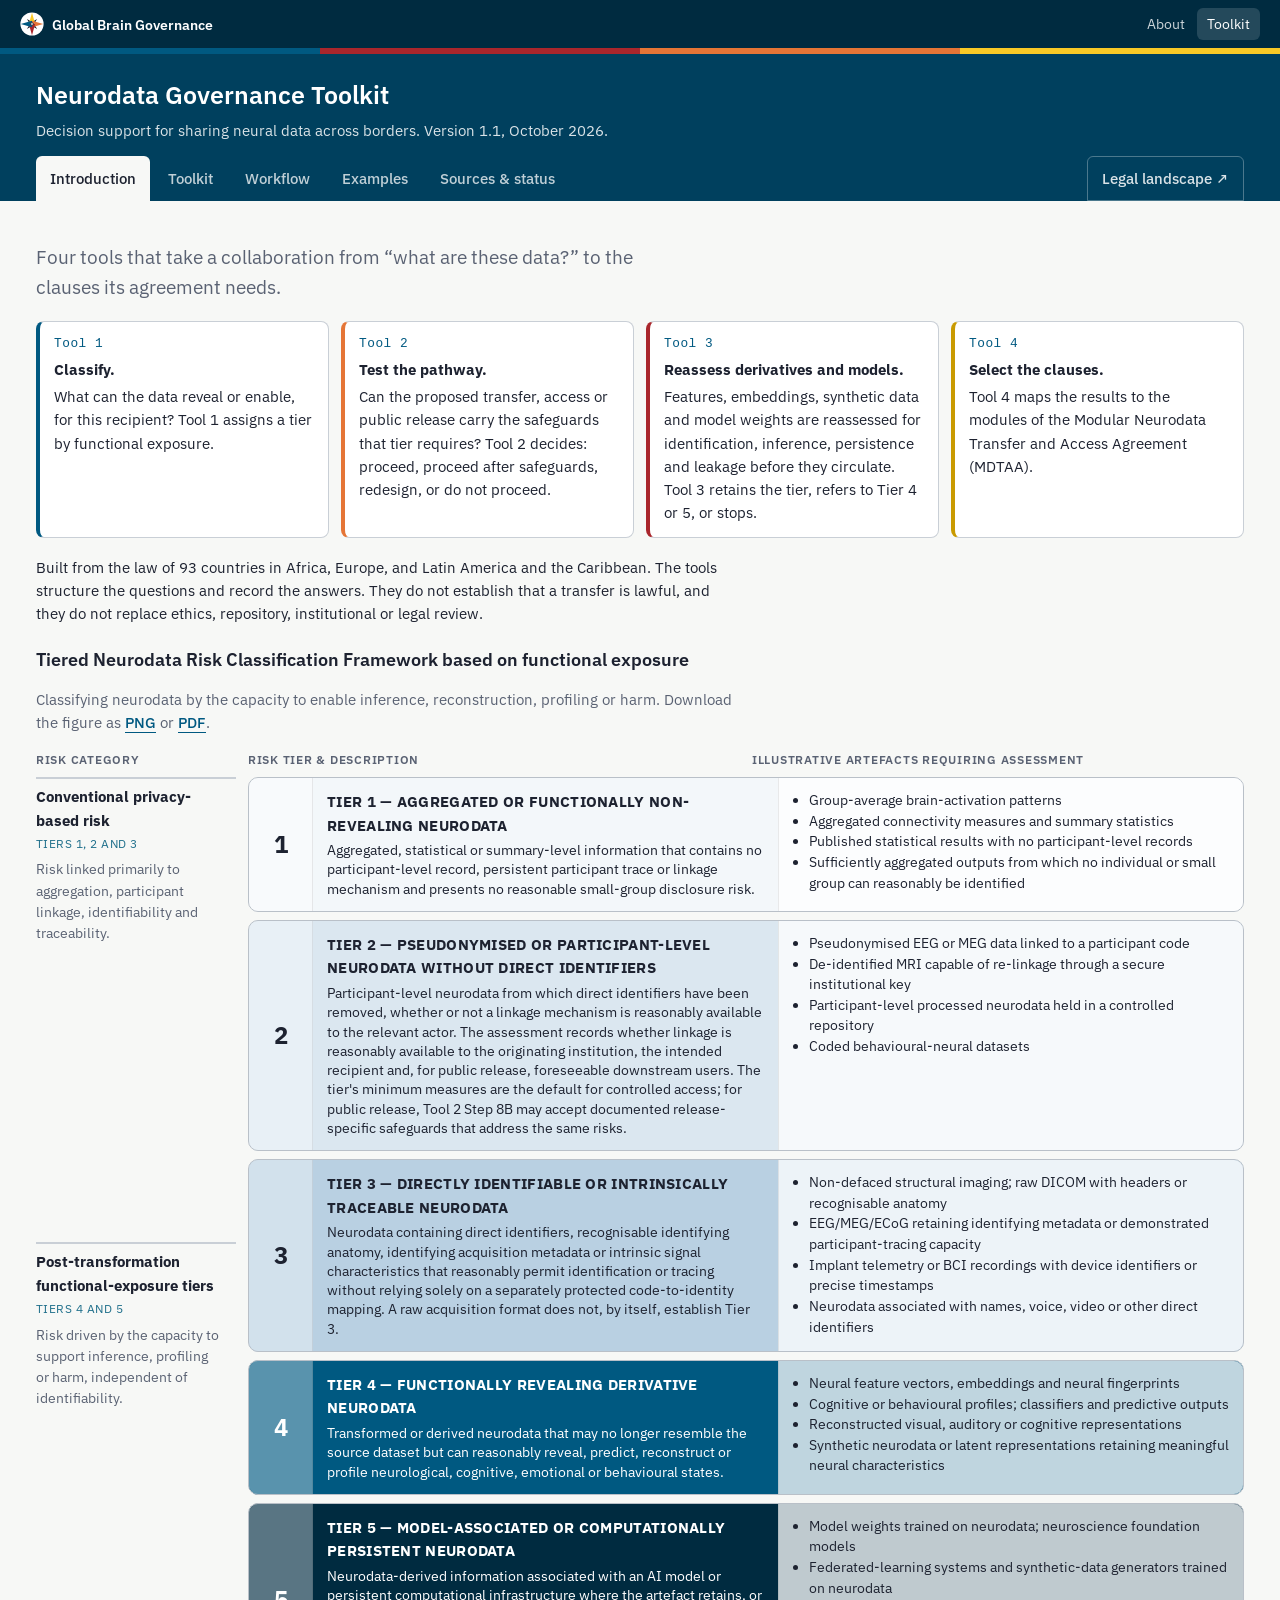
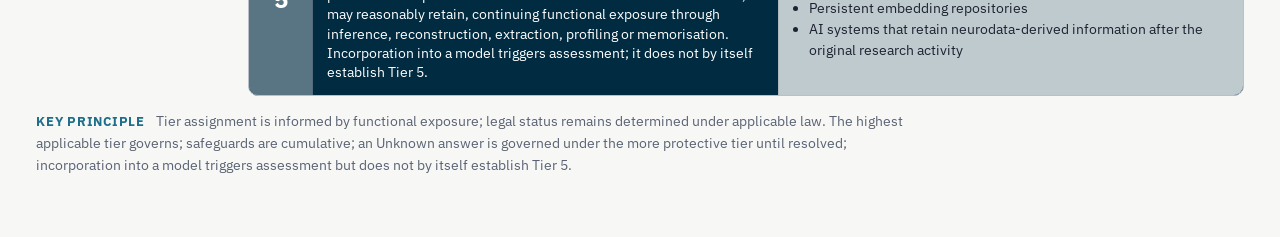
==== commit 6b1b5c5b: "Segment tool and example tables: answer pills, tier badges, step chips, tool colours" ====
--- a/toolkit/index.html
+++ b/toolkit/index.html
@@ -27,12 +27,12 @@
 .panel{display:none} .panel.active{display:block}
 .subtabs{display:flex;flex-wrap:wrap;gap:6px;margin:0 0 16px}
 .subtabs button{background:var(--panel);border:1px solid var(--line);color:var(--fg);padding:6px 11px;border-radius:999px;font:inherit;font-size:.9rem;cursor:pointer}
-.subtabs button.active{background:var(--accent);border-color:var(--accent);color:#fff}
+.subtabs button.active{background:var(--accent);border-color:var(--accent);color:#fff} .subtabs button[data-id=t2].active{background:#e57536;border-color:#e57536} .subtabs button[data-id=t3].active{background:#a9262c;border-color:#a9262c} .subtabs button[data-id=t4].active{background:#c99a00;border-color:#c99a00}
 .subpanel{display:none} .subpanel.active{display:block}
 h2{font-size:1.35rem;font-weight:600;margin:0 0 .4rem} h3{font-size:1.15rem;font-weight:600;margin:1.2rem 0 .5rem} h4{font-size:1rem;margin:1.2rem 0 .4rem}
 p,li{max-width:78ch} .lead{color:var(--muted)}
 .card{background:var(--panel);border:1px solid var(--line);border-radius:8px;padding:16px 18px;margin:0 0 14px}
-.fourtools{list-style:none;margin:0 0 18px;padding:0;display:grid;grid-template-columns:repeat(auto-fit,minmax(260px,1fr));gap:12px} .fourtools li{margin:0;background:var(--panel);border:1px solid var(--line);border-left:4px solid var(--accent);border-radius:8px;padding:12px 14px} .fourtools b{display:block;font-family:var(--mono);color:var(--accent);font-weight:500;font-size:.8rem;letter-spacing:.04em;margin-bottom:4px} .fourtools strong{display:block;margin-bottom:4px}
+.fourtools{list-style:none;margin:0 0 18px;padding:0;display:grid;grid-template-columns:repeat(auto-fit,minmax(260px,1fr));gap:12px} .fourtools li{margin:0;background:var(--panel);border:1px solid var(--line);border-left:4px solid var(--accent);border-radius:8px;padding:12px 14px} .fourtools li:nth-child(2){border-left-color:#e57536} .fourtools li:nth-child(3){border-left-color:#a9262c} .fourtools li:nth-child(4){border-left-color:#c99a00} .fourtools b{display:block;font-family:var(--mono);color:var(--accent);font-weight:500;font-size:.8rem;letter-spacing:.04em;margin-bottom:4px} .fourtools strong{display:block;margin-bottom:4px}
 .steps{background:var(--panel);border:1px solid var(--line);border-radius:8px;padding:0 14px;margin:0 0 18px} details.step{border-top:1px solid var(--line);margin:0} details.step:first-of-type{border-top:0} details.step[open]{padding-bottom:12px;background:color-mix(in srgb,var(--tier) 55%,var(--panel));margin:0 -14px;padding-left:14px;padding-right:14px}
 .toolhead{display:flex;gap:12px;align-items:baseline;flex-wrap:wrap;margin:0 0 10px} .toolhead h3{margin:0}
 details.step.chg{border-color:var(--newline);background:color-mix(in srgb,var(--new) 45%,var(--panel))}
@@ -40,6 +40,16 @@
 details.step summary::-webkit-details-marker{display:none}
 details.step summary::before{content:"▸";color:var(--accent);flex:0 0 auto} details.step[open] summary::before{content:"▾"}
 .stepno{font-family:var(--mono);font-weight:500;color:var(--accent);flex:0 0 auto;min-width:3.2em} .stepq{flex:1 1 auto;min-width:0}
+.toolsq{display:inline-block;width:12px;height:12px;border-radius:3px;margin-right:8px;vertical-align:-1px}
+.ans{display:inline-block;padding:2px 9px;border-radius:999px;font-size:.82rem;font-weight:600;line-height:1.35;border:1px solid transparent}
+.ans-yes{background:#e3f3e8;color:#135c37;border-color:#b9dec6} .ans-no{background:#eceff2;color:#3a4150;border-color:#d3d8de} .ans-cond{background:#fdf0dc;color:#7a4a00;border-color:#f3d9a6} .ans-unk{background:#fff6cc;color:#6b5200;border-color:#f1dd8a} .ans-done{background:#e6f0f5;color:#004a6b;border-color:#bcd5e3} .ans-opt{background:var(--panel);color:var(--fg);border-color:var(--line);font-weight:500;border-radius:6px;padding:3px 9px}
+@media (prefers-color-scheme:dark){.ans-yes{background:#173d2a;color:#9fe0b8;border-color:#245c3d} .ans-no{background:#2a303b;color:#c7cdd6;border-color:#3f4755} .ans-cond{background:#4a3310;color:#f5cd84;border-color:#6b4a17} .ans-unk{background:#4a4210;color:#f3e08a;border-color:#6b6017} .ans-done{background:#163346;color:#9fd0ec;border-color:#234a63}}
+td.anscol{white-space:normal;min-width:7em;max-width:16em}
+.tierbadge{display:inline-block;padding:2px 8px;border-radius:5px;font-weight:700;font-size:.8rem;letter-spacing:.02em;white-space:nowrap} .notier{font-size:.82rem}
+.ref{font-family:var(--mono);font-size:.8rem;background:var(--tier);color:var(--accent);padding:0 5px;border-radius:4px;white-space:nowrap}
+.ptag{display:inline-block;margin-left:10px;font-size:.68rem;letter-spacing:.06em;text-transform:uppercase;padding:1px 7px;border-radius:4px;vertical-align:2px;font-weight:600} .ptag.pa{background:#e6f0f5;color:#004a6b} .ptag.pb{background:#fdeee4;color:#8a3b00}
+@media (prefers-color-scheme:dark){.ptag.pa{background:#163346;color:#9fd0ec} .ptag.pb{background:#4a2a14;color:#f5b58a}}
+.facts span .verdict{display:inline-block} .verdict{display:inline-block;padding:3px 10px;border-radius:999px;font-weight:700;font-size:.85rem;color:#fff} .verdict.pos{background:var(--good)} .verdict.neg{background:var(--old)}
 .tag{font-size:.72rem;letter-spacing:.06em;text-transform:uppercase;background:var(--newline);color:#fff;padding:2px 7px;border-radius:4px;flex:0 0 auto}
 table{border-collapse:collapse;width:100%;font-size:.9rem} th,td{text-align:left;vertical-align:top;padding:8px 10px;border-top:1px solid var(--line)} th{color:var(--muted);font-weight:600;font-size:.8rem;text-transform:uppercase;letter-spacing:.05em}
 tr.chg td{background:var(--new)}
@@ -165,415 +175,415 @@
 <div class="controls"><input type="search" id="toolsearch" placeholder="Filter steps (e.g. public release, Tier 4, EHDS)"><button class="sub" id="expandall">Expand all</button><button class="sub" id="collapseall">Collapse all</button></div>
 <p class="dls">Print-ready PDFs (A4 landscape): <a class="dl" href="pdf/Toolkit_Tools_1-4.pdf" download>all four tools (48 pp.)</a> · <a class="dl" href="pdf/Tool1_Neurodata_Governance_Decision_Tool.pdf" download>Tool 1</a> · <a class="dl" href="pdf/Tool2_Neurodata_Transfer_and_Access_Decision_Tool.pdf" download>Tool 2</a> · <a class="dl" href="pdf/Tool3_Derivative_and_Embedding_Governance_Decision_Tool.pdf" download>Tool 3</a> · <a class="dl" href="pdf/Tool4_MDTAA_Clause_Selection_Tool.pdf" download>Tool 4</a> · workflow figure (<a class="dl" href="pdf/Figure_Workflow_Toolkit.png" download>PNG</a>, <a class="dl" href="pdf/Figure_Workflow_Toolkit.svg" download>SVG</a>) · tier figure (<a class="dl" href="pdf/Figure_Tiers.png" download>PNG</a>, <a class="dl" href="pdf/Figure_Tiers.pdf" download>PDF</a>)</p>
 <div class="subtabs" data-group="toolkit"><button class="sub" data-sub="toolkit" data-id="t1">Tool 1</button><button class="sub" data-sub="toolkit" data-id="t2">Tool 2</button><button class="sub" data-sub="toolkit" data-id="t3">Tool 3</button><button class="sub" data-sub="toolkit" data-id="t4">Tool 4</button></div>
-<section class="subpanel" id="toolkit-t1"><p class="lead">Assigns a provisional functional-exposure tier (5, 4, 3, 2, 1) to the particular object or artefact and identifies the baseline safeguards. It opens with an applicability checkpoint on statutory access regimes and impact assessments. The highest applicable tier governs; an Unknown answer takes the more protective tier; a tier is confirmed only when all applicable steps and required reviews are complete.</p><h3>Tool 1 — Neurodata Governance Decision Tool</h3>
-<div class="steps">
+<section class="subpanel" id="toolkit-t1"><p class="lead">Assigns a provisional functional-exposure tier (5, 4, 3, 2, 1) to the particular object or artefact and identifies the baseline safeguards. It opens with an applicability checkpoint on statutory access regimes and impact assessments. The highest applicable tier governs; an Unknown answer takes the more protective tier; a tier is confirmed only when all applicable steps and required reviews are complete.</p><h3><span class="toolsq" style="background:#005981"></span>Tool 1 — Neurodata Governance Decision Tool</h3>
+<div class="steps" style="border-left:4px solid #005981">
 <details class="step"><summary><span class="stepno">Applicability checkpoint</span><span class="stepq">Which statutory access regimes and ex ante data-protection, privacy-impact or privacy-risk assessment requirements may apply to the proposed activity? Consider the data category, holder, purpose, jurisdiction and application date, including EHDS where relevant. Assess legal applicability separately from functional-exposure tier.</span></summary>
 <table><thead><tr><th>Answer</th><th>Risk tier</th><th>Required action</th></tr></thead><tbody>
-<tr><td>Complete checkpoint</td><td>No tier is assigned at this step. Follow the instructions in the Required action column. Any tier identified at an earlier step remains applicable unless resolved through documented reassessment.</td><td>Record potentially applicable regimes and assessment requirements in Neurodata Governance Assessment Record (Schedule B of the MDTAA). Record any unresolved applicability question and refer it to the responsible legal or institutional reviewer in Neurodata Governance Assessment Record (Schedule B of the MDTAA). Continue to Step 1. Completion of this checkpoint does not resolve or waive an outstanding legal requirement.</td></tr>
+<tr><td class="anscol"><span class="ans ans-done">Complete checkpoint</span></td><td class="tiercol"><span class="m notier">No tier is assigned at this step. Follow the instructions in the Required action column. Any tier identified at an earlier step remains applicable unless resolved through documented reassessment.</span></td><td>Record potentially applicable regimes and assessment requirements in Neurodata Governance Assessment Record (Schedule B of the MDTAA). Record any unresolved applicability question and refer it to the responsible legal or institutional reviewer in Neurodata Governance Assessment Record (Schedule B of the MDTAA). <span class="ref">Continue to Step 1</span>. Completion of this checkpoint does not resolve or waive an outstanding legal requirement.</td></tr>
 </tbody></table></details>
 <details class="step"><summary><span class="stepno">1</span><span class="stepq">Does this object contain, represent or derive from human neurodata? Examples include MRI, fMRI, EEG, MEG, ECoG, neural implant data, BCI recordings, neural features, embeddings, predictions, or AI models trained using neurodata.</span></summary>
 <table><thead><tr><th>Answer</th><th>Risk tier</th><th>Required action</th></tr></thead><tbody>
-<tr><td>No</td><td>No tier is assigned at this step. Follow the instructions in the Required action column. Any tier identified at an earlier step remains applicable unless resolved through documented reassessment.</td><td>Record why the object falls outside this Tool’s scope in Neurodata Governance Assessment Record (Schedule B of the MDTAA). Record the outcome as “Not applicable” in Neurodata Governance Assessment Record (Schedule B of the MDTAA). Follow the institution’s ordinary data-governance procedures. End this Tool.</td></tr>
-<tr><td>Yes</td><td>No tier is assigned at this step. Follow the instructions in the Required action column. Any tier identified at an earlier step remains applicable unless resolved through documented reassessment.</td><td>Record the object’s human-neurodata source or relationship in Neurodata Governance Assessment Record (Schedule B of the MDTAA). Continue to Step 2A.</td></tr>
-<tr><td>Unsure</td><td>No tier is assigned at this step. Follow the instructions in the Required action column. Any tier identified at an earlier step remains applicable unless resolved through documented reassessment.</td><td>Record the uncertainty in Neurodata Governance Assessment Record (Schedule B of the MDTAA). Obtain clarification from the Principal Investigator, data steward or technical lead before beginning the proposed sharing or analysis. Pause this assessment. Return to Step 1 when the evidence supports “Yes” or “No”.</td></tr>
+<tr><td class="anscol"><span class="ans ans-no">No</span></td><td class="tiercol"><span class="m notier">No tier is assigned at this step. Follow the instructions in the Required action column. Any tier identified at an earlier step remains applicable unless resolved through documented reassessment.</span></td><td>Record why the object falls outside this Tool’s scope in Neurodata Governance Assessment Record (Schedule B of the MDTAA). Record the outcome as “Not applicable” in Neurodata Governance Assessment Record (Schedule B of the MDTAA). Follow the institution’s ordinary data-governance procedures. End this Tool.</td></tr>
+<tr><td class="anscol"><span class="ans ans-yes">Yes</span></td><td class="tiercol"><span class="m notier">No tier is assigned at this step. Follow the instructions in the Required action column. Any tier identified at an earlier step remains applicable unless resolved through documented reassessment.</span></td><td>Record the object’s human-neurodata source or relationship in Neurodata Governance Assessment Record (Schedule B of the MDTAA). <span class="ref">Continue to Step 2A</span>.</td></tr>
+<tr><td class="anscol"><span class="ans ans-unk">Unsure</span></td><td class="tiercol"><span class="m notier">No tier is assigned at this step. Follow the instructions in the Required action column. Any tier identified at an earlier step remains applicable unless resolved through documented reassessment.</span></td><td>Record the uncertainty in Neurodata Governance Assessment Record (Schedule B of the MDTAA). Obtain clarification from the Principal Investigator, data steward or technical lead before beginning the proposed sharing or analysis. Pause this assessment. <span class="ref">Return to Step 1</span> when the evidence supports “Yes” or “No”.</td></tr>
 </tbody></table></details>
 <details class="step"><summary><span class="stepno">2A</span><span class="stepq">Has this neurodata, or information derived from it, been incorporated into a trained AI model or persistent computational infrastructure? Examples include model weights, foundation models, federated-learning systems, synthetic-data generators, model gradients, or shared embedding repositories.</span></summary>
 <table><thead><tr><th>Answer</th><th>Risk tier</th><th>Required action</th></tr></thead><tbody>
-<tr><td>Yes</td><td>No tier is assigned at this step. Follow the instructions in the Required action column. Any tier identified at an earlier step remains applicable unless resolved through documented reassessment.</td><td>Record the model or infrastructure and the form of incorporation in Neurodata Governance Assessment Record (Schedule B of the MDTAA). Mark Tool 3 (Supplementary Table 8) as required. Continue to Step 2B.</td></tr>
-<tr><td>No</td><td>No tier is assigned at this step. Follow the instructions in the Required action column. Any tier identified at an earlier step remains applicable unless resolved through documented reassessment.</td><td>Record the basis for this answer in Neurodata Governance Assessment Record (Schedule B of the MDTAA). Continue to Step 3.</td></tr>
-<tr><td>Unknown</td><td>Tier 5</td><td>Record provisional Tier 5 in Neurodata Governance Assessment Record (Schedule B of the MDTAA) and apply the Tier 5 safeguards specified in Annexure 1 §3.5 to the relevant object and activity. Request technical confirmation of whether incorporation has occurred. Continue to Step 3 to identify additional exposure and safeguards. When clarification is available, return to Step 2A: if “Yes”, continue to Step 2B; if “No”, document resolution of this provisional finding and continue to Step 3. Do not finalise a lower tier or proceed with affected sharing, transfer or deployment while this uncertainty remains unresolved. For legacy datasets with incomplete provenance, this is a precautionary provisional classification; it does not establish that model incorporation or continuing exposure occurred. Resolve it by documenting whether and how the neurodata entered a model or persistent computational infrastructure, then reassess under Steps 2A and 2B.</td></tr>
+<tr><td class="anscol"><span class="ans ans-yes">Yes</span></td><td class="tiercol"><span class="m notier">No tier is assigned at this step. Follow the instructions in the Required action column. Any tier identified at an earlier step remains applicable unless resolved through documented reassessment.</span></td><td>Record the model or infrastructure and the form of incorporation in Neurodata Governance Assessment Record (Schedule B of the MDTAA). Mark Tool 3 (Supplementary Table 8) as required. <span class="ref">Continue to Step 2B</span>.</td></tr>
+<tr><td class="anscol"><span class="ans ans-no">No</span></td><td class="tiercol"><span class="m notier">No tier is assigned at this step. Follow the instructions in the Required action column. Any tier identified at an earlier step remains applicable unless resolved through documented reassessment.</span></td><td>Record the basis for this answer in Neurodata Governance Assessment Record (Schedule B of the MDTAA). <span class="ref">Continue to Step 3</span>.</td></tr>
+<tr><td class="anscol"><span class="ans ans-unk">Unknown</span></td><td class="tiercol"><span class="tierbadge" style="background:#002b40;color:#ffffff">Tier 5</span></td><td>Record provisional Tier 5 in Neurodata Governance Assessment Record (Schedule B of the MDTAA) and apply the Tier 5 safeguards specified in Annexure 1 §3.5 to the relevant object and activity. Request technical confirmation of whether incorporation has occurred. <span class="ref">Continue to Step 3</span> to identify additional exposure and safeguards. When clarification is available, return to Step 2A: if “Yes”, continue to Step 2B; if “No”, document resolution of this provisional finding and continue to Step 3. Do not finalise a lower tier or proceed with affected sharing, transfer or deployment while this uncertainty remains unresolved. For legacy datasets with incomplete provenance, this is a precautionary provisional classification; it does not establish that model incorporation or continuing exposure occurred. Resolve it by documenting whether and how the neurodata entered a model or persistent computational infrastructure, then reassess under Steps 2A and 2B.</td></tr>
 </tbody></table></details>
 <details class="step"><summary><span class="stepno">2B</span><span class="stepq">Is there evidence, or a reasonable possibility, that neural information persists within the model or computational infrastructure in a manner capable of supporting identification, inference, reconstruction, extraction or profiling of individuals or groups? Consider model memorisation, inversion, membership inference, extraction attacks, reconstructive outputs, shared embeddings and other forms of persistent representation.</span></summary>
 <table><thead><tr><th>Answer</th><th>Risk tier</th><th>Required action</th></tr></thead><tbody>
-<tr><td>Yes</td><td>Tier 5</td><td>Record a provisional Tier 5 condition in Neurodata Governance Assessment Record (Schedule B of the MDTAA) and apply Tier 5 safeguards provisionally under Annexure 1 §3.5. Record the evidence or credible technical assessment supporting continuing functional exposure in Neurodata Governance Assessment Record (Schedule B of the MDTAA). Initiate or complete Tool 3 (Supplementary Table 8) and apply the Tool 3 (Supplementary Table 8) return procedure below. Continue to Step 3 to identify additional exposure and safeguards. Tier 5 remains unconfirmed until the required assessment establishes its criteria.</td></tr>
-<tr><td>No</td><td>No tier is assigned at this step. Follow the instructions in the Required action column. Any tier identified at an earlier step remains applicable unless resolved through documented reassessment.</td><td>Record the supporting technical assessment in Neurodata Governance Assessment Record (Schedule B of the MDTAA). Complete Tool 3 (Supplementary Table 8) because Step 2A was answered “Yes”; this answer does not remove that requirement. Apply the Tool 3 (Supplementary Table 8) return procedure below. Continue to Step 3. Do not remove an existing higher-tier finding solely on the basis of this answer.</td></tr>
-<tr><td>Unknown</td><td>Tier 5</td><td>Record provisional Tier 5 in Neurodata Governance Assessment Record (Schedule B of the MDTAA) and apply Tier 5 safeguards under Annexure 1 §3.5. Record the unresolved exposure question in Neurodata Governance Assessment Record (Schedule B of the MDTAA). Obtain appropriate specialist technical, legal, ethics or institutional review and complete Tool 3 (Supplementary Table 8). Apply the Tool 3 (Supplementary Table 8) return procedure below. Continue to Step 3 to identify additional exposure and safeguards. Do not finalise a lower tier or proceed with affected sharing, transfer or deployment until the uncertainty is resolved.</td></tr>
+<tr><td class="anscol"><span class="ans ans-yes">Yes</span></td><td class="tiercol"><span class="tierbadge" style="background:#002b40;color:#ffffff">Tier 5</span></td><td>Record a provisional Tier 5 condition in Neurodata Governance Assessment Record (Schedule B of the MDTAA) and apply Tier 5 safeguards provisionally under Annexure 1 §3.5. Record the evidence or credible technical assessment supporting continuing functional exposure in Neurodata Governance Assessment Record (Schedule B of the MDTAA). Initiate or complete Tool 3 (Supplementary Table 8) and apply the Tool 3 (Supplementary Table 8) return procedure below. <span class="ref">Continue to Step 3</span> to identify additional exposure and safeguards. Tier 5 remains unconfirmed until the required assessment establishes its criteria.</td></tr>
+<tr><td class="anscol"><span class="ans ans-no">No</span></td><td class="tiercol"><span class="m notier">No tier is assigned at this step. Follow the instructions in the Required action column. Any tier identified at an earlier step remains applicable unless resolved through documented reassessment.</span></td><td>Record the supporting technical assessment in Neurodata Governance Assessment Record (Schedule B of the MDTAA). Complete Tool 3 (Supplementary Table 8) because Step 2A was answered “Yes”; this answer does not remove that requirement. Apply the Tool 3 (Supplementary Table 8) return procedure below. <span class="ref">Continue to Step 3</span>. Do not remove an existing higher-tier finding solely on the basis of this answer.</td></tr>
+<tr><td class="anscol"><span class="ans ans-unk">Unknown</span></td><td class="tiercol"><span class="tierbadge" style="background:#002b40;color:#ffffff">Tier 5</span></td><td>Record provisional Tier 5 in Neurodata Governance Assessment Record (Schedule B of the MDTAA) and apply Tier 5 safeguards under Annexure 1 §3.5. Record the unresolved exposure question in Neurodata Governance Assessment Record (Schedule B of the MDTAA). Obtain appropriate specialist technical, legal, ethics or institutional review and complete Tool 3 (Supplementary Table 8). Apply the Tool 3 (Supplementary Table 8) return procedure below. <span class="ref">Continue to Step 3</span> to identify additional exposure and safeguards. Do not finalise a lower tier or proceed with affected sharing, transfer or deployment until the uncertainty is resolved.</td></tr>
 </tbody></table></details>
 <details class="step"><summary><span class="stepno">3</span><span class="stepq">Is this object a derived neurodata product rather than the original neurodata? Examples include embeddings, feature vectors, neural fingerprints, cognitive profiles, classifiers, predictions, or reconstructed neural representations.</span></summary>
 <table><thead><tr><th>Answer</th><th>Risk tier</th><th>Required action</th></tr></thead><tbody>
-<tr><td>Yes</td><td>No tier is assigned at this step. Follow the instructions in the Required action column. Any tier identified at an earlier step remains applicable unless resolved through documented reassessment.</td><td>Record the source neurodata and the transformation that produced the object in Neurodata Governance Assessment Record (Schedule B of the MDTAA). Continue to Step 4.</td></tr>
-<tr><td>No</td><td>No tier is assigned at this step. Follow the instructions in the Required action column. Any tier identified at an earlier step remains applicable unless resolved through documented reassessment.</td><td>Record the basis for treating the object as original neurodata in Neurodata Governance Assessment Record (Schedule B of the MDTAA). Continue to Step 5 to assess direct identification and traceability.</td></tr>
-<tr><td>Unknown</td><td>No tier is assigned at this step. Follow the instructions in the Required action column. Any tier identified at an earlier step remains applicable unless resolved through documented reassessment.</td><td>Obtain provenance or processing information from the data steward or technical lead. Retain all existing tier findings and safeguards. Pause progression beyond this step. Return to Step 3 when the evidence supports “Yes” or “No”.</td></tr>
+<tr><td class="anscol"><span class="ans ans-yes">Yes</span></td><td class="tiercol"><span class="m notier">No tier is assigned at this step. Follow the instructions in the Required action column. Any tier identified at an earlier step remains applicable unless resolved through documented reassessment.</span></td><td>Record the source neurodata and the transformation that produced the object in Neurodata Governance Assessment Record (Schedule B of the MDTAA). <span class="ref">Continue to Step 4</span>.</td></tr>
+<tr><td class="anscol"><span class="ans ans-no">No</span></td><td class="tiercol"><span class="m notier">No tier is assigned at this step. Follow the instructions in the Required action column. Any tier identified at an earlier step remains applicable unless resolved through documented reassessment.</span></td><td>Record the basis for treating the object as original neurodata in Neurodata Governance Assessment Record (Schedule B of the MDTAA). <span class="ref">Continue to Step 5</span> to assess direct identification and traceability.</td></tr>
+<tr><td class="anscol"><span class="ans ans-unk">Unknown</span></td><td class="tiercol"><span class="m notier">No tier is assigned at this step. Follow the instructions in the Required action column. Any tier identified at an earlier step remains applicable unless resolved through documented reassessment.</span></td><td>Obtain provenance or processing information from the data steward or technical lead. Retain all existing tier findings and safeguards. Pause progression beyond this step. <span class="ref">Return to Step 3</span> when the evidence supports “Yes” or “No”.</td></tr>
 </tbody></table></details>
 <details class="step"><summary><span class="stepno">4</span><span class="stepq">Can this derived object reasonably identify or trace an individual, or reveal, predict, reconstruct or profile neurological, cognitive, emotional, or behavioural states, traits or status concerning an individual or sufficiently defined group, including consideration of additional information reasonably available to the intended controlled-access recipient or, where public release is proposed, in the reasonably foreseeable public-access environment? Apply Annexure 1 §4.1.6 and the distinction in §2.1 between ordinary aggregate description and material group-level Functional Exposure.</span></summary>
 <table><thead><tr><th>Answer</th><th>Risk tier</th><th>Required action</th></tr></thead><tbody>
-<tr><td>Yes</td><td>Tier 4</td><td>Record a Tier 4 finding and the relevant capability in Neurodata Governance Assessment Record (Schedule B of the MDTAA). Restrict access to controlled access; document permitted uses and prohibited inferences in Neurodata Governance Assessment Record (Schedule B of the MDTAA); prohibit unauthorised profiling, reconstruction and general-purpose AI training; and maintain provenance records. Obtain specialist governance review and complete Tool 3 (Supplementary Table 8). Complete Neuro-TADT (Tool 2) (Supplementary Table 7) before external sharing or international transfer. Retain any higher tier finding. Continue to Step 5.</td></tr>
-<tr><td>No</td><td>No tier is assigned at this step. Follow the instructions in the Required action column. Any tier identified at an earlier step remains applicable unless resolved through documented reassessment.</td><td>Record the evidence supporting this answer in Neurodata Governance Assessment Record (Schedule B of the MDTAA), including consideration of additional information reasonably available to the intended recipient. Continue to Step 5.</td></tr>
-<tr><td>Unknown</td><td>Tier 4</td><td>Record provisional Tier 4 and the capability requiring assessment in Neurodata Governance Assessment Record (Schedule B of the MDTAA). Apply the safeguards specified in the Step 4 “Yes” row provisionally. Complete Tool 3 (Supplementary Table 8) and obtain the specialist review needed to resolve the uncertainty. Retain any higher tier finding. Continue to Step 5.</td></tr>
+<tr><td class="anscol"><span class="ans ans-yes">Yes</span></td><td class="tiercol"><span class="tierbadge" style="background:#005981;color:#ffffff">Tier 4</span></td><td>Record a Tier 4 finding and the relevant capability in Neurodata Governance Assessment Record (Schedule B of the MDTAA). Restrict access to controlled access; document permitted uses and prohibited inferences in Neurodata Governance Assessment Record (Schedule B of the MDTAA); prohibit unauthorised profiling, reconstruction and general-purpose AI training; and maintain provenance records. Obtain specialist governance review and complete Tool 3 (Supplementary Table 8). Complete Neuro-TADT (Tool 2) (Supplementary Table 7) before external sharing or international transfer. Retain any higher tier finding. <span class="ref">Continue to Step 5</span>.</td></tr>
+<tr><td class="anscol"><span class="ans ans-no">No</span></td><td class="tiercol"><span class="m notier">No tier is assigned at this step. Follow the instructions in the Required action column. Any tier identified at an earlier step remains applicable unless resolved through documented reassessment.</span></td><td>Record the evidence supporting this answer in Neurodata Governance Assessment Record (Schedule B of the MDTAA), including consideration of additional information reasonably available to the intended recipient. <span class="ref">Continue to Step 5</span>.</td></tr>
+<tr><td class="anscol"><span class="ans ans-unk">Unknown</span></td><td class="tiercol"><span class="tierbadge" style="background:#005981;color:#ffffff">Tier 4</span></td><td>Record provisional Tier 4 and the capability requiring assessment in Neurodata Governance Assessment Record (Schedule B of the MDTAA). Apply the safeguards specified in the Step 4 “Yes” row provisionally. Complete Tool 3 (Supplementary Table 8) and obtain the specialist review needed to resolve the uncertainty. Retain any higher tier finding. <span class="ref">Continue to Step 5</span>.</td></tr>
 </tbody></table></details>
 <details class="step"><summary><span class="stepno">5</span><span class="stepq">Does the object contain direct identifiers, recognisable identifying anatomy, identifying acquisition metadata, or intrinsic information that reasonably permits participant identification or tracing beyond linkage through a separately protected code or mapping? Examples include names, identifying DICOM headers, non-defaced facial anatomy, identifying voice or video, or device identifiers and timestamps that enable tracing. Being a raw EEG, MEG, ECoG or MRI acquisition is not, by itself, a “Yes”; linkage solely through a protected code or mapping is assessed at Step 6.</span></summary>
 <table><thead><tr><th>Answer</th><th>Risk tier</th><th>Required action</th></tr></thead><tbody>
-<tr><td>Yes</td><td>Tier 3</td><td>Record a Tier 3 finding and the identifiers or intrinsic traceability identified in Neurodata Governance Assessment Record (Schedule B of the MDTAA). Store the object in a secure controlled environment with encryption, role-based access, audit logs, and formal access approval. Remove unnecessary identifiers where feasible and restrict downloads and onward sharing. Complete Neuro-TADT (Tool 2) (Supplementary Table 7) before international transfer or external access. Retain any higher tier finding. Continue to Step 6.</td></tr>
-<tr><td>No</td><td>No tier is assigned at this step. Follow the instructions in the Required action column. Any tier identified at an earlier step remains applicable unless resolved through documented reassessment.</td><td>Record the basis for concluding that the specified identifiers and intrinsic traceability are absent in Neurodata Governance Assessment Record (Schedule B of the MDTAA). Continue to Step 6.</td></tr>
-<tr><td>Unknown</td><td>Tier 3</td><td>Record provisional Tier 3 in Neurodata Governance Assessment Record (Schedule B of the MDTAA). Apply the safeguards specified in the Step 5 “Yes” row provisionally. Assign an identifier and traceability review to the responsible data steward or technical reviewer. Retain any higher tier finding. Continue to Step 6. Return to Step 5 when the review supports “Yes” or “No”.</td></tr>
+<tr><td class="anscol"><span class="ans ans-yes">Yes</span></td><td class="tiercol"><span class="tierbadge" style="background:#b9d0e2;color:#1d2230">Tier 3</span></td><td>Record a Tier 3 finding and the identifiers or intrinsic traceability identified in Neurodata Governance Assessment Record (Schedule B of the MDTAA). Store the object in a secure controlled environment with encryption, role-based access, audit logs, and formal access approval. Remove unnecessary identifiers where feasible and restrict downloads and onward sharing. Complete Neuro-TADT (Tool 2) (Supplementary Table 7) before international transfer or external access. Retain any higher tier finding. <span class="ref">Continue to Step 6</span>.</td></tr>
+<tr><td class="anscol"><span class="ans ans-no">No</span></td><td class="tiercol"><span class="m notier">No tier is assigned at this step. Follow the instructions in the Required action column. Any tier identified at an earlier step remains applicable unless resolved through documented reassessment.</span></td><td>Record the basis for concluding that the specified identifiers and intrinsic traceability are absent in Neurodata Governance Assessment Record (Schedule B of the MDTAA). <span class="ref">Continue to Step 6</span>.</td></tr>
+<tr><td class="anscol"><span class="ans ans-unk">Unknown</span></td><td class="tiercol"><span class="tierbadge" style="background:#b9d0e2;color:#1d2230">Tier 3</span></td><td>Record provisional Tier 3 in Neurodata Governance Assessment Record (Schedule B of the MDTAA). Apply the safeguards specified in the Step 5 “Yes” row provisionally. Assign an identifier and traceability review to the responsible data steward or technical reviewer. Retain any higher tier finding. <span class="ref">Continue to Step 6</span>. <span class="ref">Return to Step 5</span> when the review supports “Yes” or “No”.</td></tr>
 </tbody></table></details>
 <details class="step"><summary><span class="stepno">6</span><span class="stepq">Does the object still contain participant-level neurodata that can be linked back to an individual through a code, repository record, or institutional key? Example: A pseudonymised EEG dataset linked to a participant identifier held by the originating institution, or a de-identified MRI scan that can be re-linked through a secure repository key.</span></summary>
 <table><thead><tr><th>Answer</th><th>Risk tier</th><th>Required action</th></tr></thead><tbody>
-<tr><td>Yes</td><td>Tier 2</td><td>Record a Tier 2 finding, the linkage mechanism and the responsible custodian in Neurodata Governance Assessment Record (Schedule B of the MDTAA). Use controlled-access repositories; separate and protect the linkage key; encrypt data in storage and transit; maintain access logs; and restrict re-identification and onward sharing. Put any required Data Use or Transfer Agreement in place before the relevant access or transfer. Where another institution holds the key, record its custody and restrictions without obtaining or disclosing the key. Retain any higher tier finding. Proceed to the Final Decision.</td></tr>
-<tr><td>No</td><td>No tier is assigned at this step. Follow the instructions in the Required action column. Any tier identified at an earlier step remains applicable unless resolved through documented reassessment.</td><td>Record the evidence supporting the absence of linkage through a code, repository record, or institutional key in Neurodata Governance Assessment Record (Schedule B of the MDTAA). If a candidate, provisional, or confirmed Tier 3, Tier 4 or Tier 5 finding remains active, proceed to the Final Decision. Otherwise, continue to Step 7.</td></tr>
-<tr><td>Unknown</td><td>Tier 2</td><td>Record provisional Tier 2 in Neurodata Governance Assessment Record (Schedule B of the MDTAA). Apply the linkage safeguards specified in the Step 6 “Yes” row to any existing or potentially retained linkage mechanism. Request confirmation from the data holder or repository custodian about whether participant-level linkage remains possible. Retain any higher tier finding. Proceed to the Final Decision with the uncertainty unresolved. When confirmation is available, return to Step 6 and follow the “Yes” or “No” branch.</td></tr>
+<tr><td class="anscol"><span class="ans ans-yes">Yes</span></td><td class="tiercol"><span class="tierbadge" style="background:#dbe7f0;color:#1d2230">Tier 2</span></td><td>Record a Tier 2 finding, the linkage mechanism and the responsible custodian in Neurodata Governance Assessment Record (Schedule B of the MDTAA). Use controlled-access repositories; separate and protect the linkage key; encrypt data in storage and transit; maintain access logs; and restrict re-identification and onward sharing. Put any required Data Use or Transfer Agreement in place before the relevant access or transfer. Where another institution holds the key, record its custody and restrictions without obtaining or disclosing the key. Retain any higher tier finding. Proceed to the <span class="ref">Final Decision</span>.</td></tr>
+<tr><td class="anscol"><span class="ans ans-no">No</span></td><td class="tiercol"><span class="m notier">No tier is assigned at this step. Follow the instructions in the Required action column. Any tier identified at an earlier step remains applicable unless resolved through documented reassessment.</span></td><td>Record the evidence supporting the absence of linkage through a code, repository record, or institutional key in Neurodata Governance Assessment Record (Schedule B of the MDTAA). If a candidate, provisional, or confirmed Tier 3, Tier 4 or Tier 5 finding remains active, <span class="ref">proceed to the Final Decision</span>. Otherwise, continue to Step 7.</td></tr>
+<tr><td class="anscol"><span class="ans ans-unk">Unknown</span></td><td class="tiercol"><span class="tierbadge" style="background:#dbe7f0;color:#1d2230">Tier 2</span></td><td>Record provisional Tier 2 in Neurodata Governance Assessment Record (Schedule B of the MDTAA). Apply the linkage safeguards specified in the Step 6 “Yes” row to any existing or potentially retained linkage mechanism. Request confirmation from the data holder or repository custodian about whether participant-level linkage remains possible. Retain any higher tier finding. Proceed to the <span class="ref">Final Decision</span> with the uncertainty unresolved. When confirmation is available, return to Step 6 and follow the “Yes” or “No” branch.</td></tr>
 </tbody></table></details>
 <details class="step"><summary><span class="stepno">7</span><span class="stepq">Does the object contain only aggregated or summary-level information with no participant-level records or persistent participant trace? Example: A published study reporting only group-average brain activation patterns, summary statistics, or aggregate connectivity measures with no participant-level records or re-identifiable individual data.</span></summary>
 <table><thead><tr><th>Answer</th><th>Risk tier</th><th>Required action</th></tr></thead><tbody>
-<tr><td>Yes</td><td>No tier is assigned at this step. Follow the instructions in the Required action column. Any tier identified at an earlier step remains applicable unless resolved through documented reassessment.</td><td>Record the aggregation or summarisation method and the evidence that no participant-level records or persistent participant trace remain in Neurodata Governance Assessment Record (Schedule B of the MDTAA). Continue to Step 8.</td></tr>
-<tr><td>No</td><td>Tier 2</td><td>Record “Reassessment required” in Neurodata Governance Assessment Record (Schedule B of the MDTAA). Review the object’s technical form, provenance and exposure characteristics, then revisit Steps 3–6 and correct any answers affected by the review. If the evidence supports a tier, record the assigned tier and continue the classification workflow. For participant-level data that are de-identified and have no reasonably available linkage mechanism, or if a linkage key or other reasonably available linkage mechanism is retained, assign Tier 2. If the data remain identifiable or intrinsically traceable, assign the applicable higher tier. Refer for specialist review only where the available evidence is insufficient or the appropriate tier remains uncertain. Resume at the relevant step when the review provides sufficient evidence.</td></tr>
-<tr><td>Unknown</td><td>No tier is assigned at this step. Follow the instructions in the Required action column. Any tier identified at an earlier step remains applicable unless resolved through documented reassessment.</td><td>Record that aggregate-only status has not been established in Neurodata Governance Assessment Record (Schedule B of the MDTAA). Request technical review of participant-level records, persistent traces and the aggregation or summarisation method. Pause classification and retain any existing safeguards. Do not approve release through this Tool while the uncertainty remains unresolved. Return to Step 7 when the evidence supports “Yes” or “No”.</td></tr>
+<tr><td class="anscol"><span class="ans ans-yes">Yes</span></td><td class="tiercol"><span class="m notier">No tier is assigned at this step. Follow the instructions in the Required action column. Any tier identified at an earlier step remains applicable unless resolved through documented reassessment.</span></td><td>Record the aggregation or summarisation method and the evidence that no participant-level records or persistent participant trace remain in Neurodata Governance Assessment Record (Schedule B of the MDTAA). <span class="ref">Continue to Step 8</span>.</td></tr>
+<tr><td class="anscol"><span class="ans ans-no">No</span></td><td class="tiercol"><span class="tierbadge" style="background:#dbe7f0;color:#1d2230">Tier 2</span></td><td>Record “Reassessment required” in Neurodata Governance Assessment Record (Schedule B of the MDTAA). Review the object’s technical form, provenance and exposure characteristics, then revisit Steps 3–6 and correct any answers affected by the review. If the evidence supports a tier, record the assigned tier and continue the classification workflow. For participant-level data that are de-identified and have no reasonably available linkage mechanism, or if a linkage key or other reasonably available linkage mechanism is retained, assign Tier 2. If the data remain identifiable or intrinsically traceable, assign the applicable higher tier. Refer for specialist review only where the available evidence is insufficient or the appropriate tier remains uncertain. Resume at the relevant step when the review provides sufficient evidence.</td></tr>
+<tr><td class="anscol"><span class="ans ans-unk">Unknown</span></td><td class="tiercol"><span class="m notier">No tier is assigned at this step. Follow the instructions in the Required action column. Any tier identified at an earlier step remains applicable unless resolved through documented reassessment.</span></td><td>Record that aggregate-only status has not been established in Neurodata Governance Assessment Record (Schedule B of the MDTAA). Request technical review of participant-level records, persistent traces and the aggregation or summarisation method. Pause classification and retain any existing safeguards. Do not approve release through this Tool while the uncertainty remains unresolved. <span class="ref">Return to Step 7</span> when the evidence supports “Yes” or “No”.</td></tr>
 </tbody></table></details>
 <details class="step"><summary><span class="stepno">8</span><span class="stepq">Could an individual or small group still reasonably be identified through rare conditions, small sample sizes, unique characteristics, or accompanying metadata? Example: A dataset describing a single participant with a rare neurological disorder, a very small cohort from one clinic, or records containing unique demographic or geographic metadata that could enable re-identification.</span></summary>
 <table><thead><tr><th>Answer</th><th>Risk tier</th><th>Required action</th></tr></thead><tbody>
-<tr><td>Yes</td><td>Tier 2</td><td>Record Tier 2 as the minimum applicable tier and identify the disclosure mechanism in Neurodata Governance Assessment Record (Schedule B of the MDTAA). Increase aggregation or suppress disclosive information where feasible. Determine and record the necessary access restrictions, including controlled access where required. Reassess the modified object before release, repeating Steps 7–8 and any earlier step affected by the modification. Retain any higher tier finding unless documented reassessment resolves it. Proceed to the Final Decision.</td></tr>
-<tr><td>No</td><td>Tier 1 Note: A Tier 1 outcome does not automatically exclude Annexure 3 in the MDTAA. Apply the exception and triggers in Annexure 1 §7.2 in the MDTAA to the particular object and proposed activity, and record the reason for completing or omitting Annexure 3 in the MDTAA. A Tier 1 outcome shall not override a higher candidate, provisional or confirmed tier identified elsewhere in the assessment.</td><td>Record a Tier 1 finding and the supporting disclosure-risk assessment in Neurodata Governance Assessment Record (Schedule B of the MDTAA). Document the aggregation or anonymisation method and confirm that no participant-level record, persistent participant trace or linkage mechanism remains in Neurodata Governance Assessment Record (Schedule B of the MDTAA). Check the triggers and exceptions in Annexure 1 §7.2 and record why Tool 3 (Supplementary Table 8) is required or may be omitted. Do not use this finding to override a higher candidate, provisional or confirmed tier. Proceed to the Final Decision.</td></tr>
-<tr><td>Unknown</td><td>Tier 2</td><td>Record provisional Tier 2 in Neurodata Governance Assessment Record (Schedule B of the MDTAA). Obtain a disclosure-risk review addressing rare conditions, small samples, unique characteristics, and accompanying metadata. Withhold release pending resolution of this uncertainty. Retain any higher tier finding. Proceed to the Final Decision with the uncertainty unresolved. Return to Step 8 when the review supports “Yes” or “No”.</td></tr>
+<tr><td class="anscol"><span class="ans ans-yes">Yes</span></td><td class="tiercol"><span class="tierbadge" style="background:#dbe7f0;color:#1d2230">Tier 2</span></td><td>Record Tier 2 as the minimum applicable tier and identify the disclosure mechanism in Neurodata Governance Assessment Record (Schedule B of the MDTAA). Increase aggregation or suppress disclosive information where feasible. Determine and record the necessary access restrictions, including controlled access where required. Reassess the modified object before release, repeating Steps 7–8 and any earlier step affected by the modification. Retain any higher tier finding unless documented reassessment resolves it. Proceed to the <span class="ref">Final Decision</span>.</td></tr>
+<tr><td class="anscol"><span class="ans ans-no">No</span></td><td class="tiercol"><span class="tierbadge" style="background:#f3f7fa;color:#1d2230">Tier 1</span> <span class="m">Note: A Tier 1 outcome does not automatically exclude Annexure 3 in the MDTAA. Apply the exception and triggers in Annexure 1 §7.2 in the MDTAA to the particular object and proposed activity, and record the reason for completing or omitting Annexure 3 in the MDTAA. A Tier 1 outcome shall not override a higher candidate, provisional or confirmed tier identified elsewhere in the assessment.</span></td><td>Record a Tier 1 finding and the supporting disclosure-risk assessment in Neurodata Governance Assessment Record (Schedule B of the MDTAA). Document the aggregation or anonymisation method and confirm that no participant-level record, persistent participant trace or linkage mechanism remains in Neurodata Governance Assessment Record (Schedule B of the MDTAA). Check the triggers and exceptions in Annexure 1 §7.2 and record why Tool 3 (Supplementary Table 8) is required or may be omitted. Do not use this finding to override a higher candidate, provisional or confirmed tier. Proceed to the <span class="ref">Final Decision</span>.</td></tr>
+<tr><td class="anscol"><span class="ans ans-unk">Unknown</span></td><td class="tiercol"><span class="tierbadge" style="background:#dbe7f0;color:#1d2230">Tier 2</span></td><td>Record provisional Tier 2 in Neurodata Governance Assessment Record (Schedule B of the MDTAA). Obtain a disclosure-risk review addressing rare conditions, small samples, unique characteristics, and accompanying metadata. Withhold release pending resolution of this uncertainty. Retain any higher tier finding. Proceed to the <span class="ref">Final Decision</span> with the uncertainty unresolved. <span class="ref">Return to Step 8</span> when the review supports “Yes” or “No”.</td></tr>
 </tbody></table></details>
 <details class="step"><summary><span class="stepno">Final Decision</span><span class="stepq">Have all applicable steps and required classification reviews been completed?</span></summary>
 <table><thead><tr><th>Answer</th><th>Risk tier</th><th>Required action</th></tr></thead><tbody>
-<tr><td>Complete assessment</td><td>-</td><td>Record the highest applicable tier and whether it is provisional or confirmed. Do not finalise a lower tier while a higher candidate or provisional finding remains unresolved. Retain all safeguards whose underlying conditions remain present. Save the outcome, supporting evidence, outstanding actions and responsible reviewer in the assessment record; incorporate or reference it in Neurodata Governance Assessment Record (Schedule B of the MDTAA) where applicable. Complete or update Tools 2 (Supplementary Table 7) and 3 (Supplementary Table 8) where required, then proceed to Tool 4 (Supplementary Table 9) where contractual implementation is needed. Do not begin the proposed activity until required safeguards and approvals are in place. If public release is proposed, continue to Tool 2 / Table 7 using the Public-release pathway.</td></tr>
-</tbody></table></details>
-</div></section><section class="subpanel" id="toolkit-t2"><p class="lead">Asks whether the proposed pathway can carry the tier’s safeguards. Step 3 splits the tool into a controlled-access pathway (Steps 4A–12A) and a public-release pathway (Steps 4B–12B); both share the jurisdiction, lawful-basis and statutory-authorisation checks (Steps 6, 7 and 7A) and the implementation check (Step 13). Four outcomes.</p><h3>Tool 2 — Neurodata Transfer and Access Decision Tool, Neuro-TADT</h3>
-<div class="steps">
+<tr><td class="anscol"><span class="ans ans-done">Complete assessment</span></td><td class="tiercol">-</td><td>Record the highest applicable tier and whether it is provisional or confirmed. Do not finalise a lower tier while a higher candidate or provisional finding remains unresolved. Retain all safeguards whose underlying conditions remain present. Save the outcome, supporting evidence, outstanding actions and responsible reviewer in the assessment record; incorporate or reference it in Neurodata Governance Assessment Record (Schedule B of the MDTAA) where applicable. Complete or update Tools 2 (Supplementary Table 7) and 3 (Supplementary Table 8) where required, then proceed to Tool 4 (Supplementary Table 9) where contractual implementation is needed. Do not begin the proposed activity until required safeguards and approvals are in place. If public release is proposed, continue to Tool 2 / Table 7 using the Public-release pathway.</td></tr>
+</tbody></table></details>
+</div></section><section class="subpanel" id="toolkit-t2"><p class="lead">Asks whether the proposed pathway can carry the tier’s safeguards. Step 3 splits the tool into a controlled-access pathway (Steps 4A–12A) and a public-release pathway (Steps 4B–12B); both share the jurisdiction, lawful-basis and statutory-authorisation checks (Steps 6, 7 and 7A) and the implementation check (Step 13). Four outcomes.</p><h3><span class="toolsq" style="background:#e57536"></span>Tool 2 — Neurodata Transfer and Access Decision Tool, Neuro-TADT</h3>
+<div class="steps" style="border-left:4px solid #e57536">
 <div class="note">General instructions before using this tool: Assess the proposed transfer or access arrangement using the tier and safeguards identified in Supplementary Table 6. Wherever this Tool says “record”, enter the information against the relevant step in the transfer and access section of the Neurodata Governance Assessment Record. Where the MDTAA applies, incorporate or reference that assessment in Schedule C and link it to the classification recorded in Schedule B. Record supporting evidence, outstanding actions and responsible persons. Continuing through the assessment does not authorise transfer or access. A later answer does not remove an earlier restriction or unresolved requirement.</div>
 <details class="step"><summary><span class="stepno">1</span><span class="stepq">What are you planning to do with the neurodata? Example: Using an EEG dataset to train a machine learning model for early detection of Alzheimer&#x27;s disease.</span></summary>
 <table><thead><tr><th>Answer</th><th>Required action</th></tr></thead><tbody>
-<tr><td>Internal use only with no external or cross border sharing or access to data.</td><td>Record the internal use and why no listed external or cross-border pathway applies. Apply the safeguards identified in Supplementary Table 6 and assess applicable statutory access and authorisation requirements. Record “Neuro-TADT not required for this arrangement” and end this Tool. Other applicable governance assessments remain required.</td></tr>
-<tr><td>Share with another institution; international transfer; repository deposit; cloud-hosted access; or AI platform or vendor access, public/open-access release</td><td>Record every selected pathway and proposed activity. Continue to Step 2.</td></tr>
-<tr><td>Unsure</td><td>Obtain clarification of the proposed storage, sharing, access and processing arrangements. Pause the assessment and do not begin the proposed transfer or external access. Return to Step 1 when the pathway is established.</td></tr>
+<tr><td class="anscol"><span class="ans ans-opt">Internal use only with no external or cross border sharing or access to data.</span></td><td>Record the internal use and why no listed external or cross-border pathway applies. Apply the safeguards identified in Supplementary Table 6 and assess applicable statutory access and authorisation requirements. Record “Neuro-TADT not required for this arrangement” and end this Tool. Other applicable governance assessments remain required.</td></tr>
+<tr><td class="anscol"><span class="ans ans-opt">Share with another institution; international transfer; repository deposit; cloud-hosted access; or AI platform or vendor access, public/open-access release</span></td><td>Record every selected pathway and proposed activity. <span class="ref">Continue to Step 2</span>.</td></tr>
+<tr><td class="anscol"><span class="ans ans-unk">Unsure</span></td><td>Obtain clarification of the proposed storage, sharing, access and processing arrangements. Pause the assessment and do not begin the proposed transfer or external access. <span class="ref">Return to Step 1</span> when the pathway is established.</td></tr>
 </tbody></table></details>
 <details class="step"><summary><span class="stepno">2</span><span class="stepq">Has the neurodata already been assigned a risk tier using (Tool 1) Supplementary Table 6? Example: The neurodata has been classified as Tier 2 (Moderate Risk) using the criteria in Supplementary Table 6 before planning further processing or sharing.</span></summary>
 <table><thead><tr><th>Answer</th><th>Required action</th></tr></thead><tbody>
-<tr><td>Yes</td><td>Record the tier, whether it is provisional or confirmed, the applicable safeguards and the (Tool 1) Supplementary Table 6 assessment reference. Carry forward all unresolved conditions and restrictions. A provisional tier may support pathway assessment but does not remove required review. Continue to Step 3.</td></tr>
-<tr><td>No</td><td>Complete (Tool 1) Supplementary Table 6 to get a risk tier assigned to the particular data object and proposed activity. Return to Step 2 after a tier has been assigned. If (Tool 1) Supplementary Table 6 cannot establish a tier and requires specialist review, select Final Decision Outcome 4 below.</td></tr>
-<tr><td>Unsure</td><td>Locate the existing classification and check that it covers the object, version and proposed activity. Complete or update records according to Supplementary Table 6 if the classification is absent or no longer applicable. Return to Step 2 when the tier and safeguards are established.</td></tr>
+<tr><td class="anscol"><span class="ans ans-yes">Yes</span></td><td>Record the tier, whether it is provisional or confirmed, the applicable safeguards and the (Tool 1) Supplementary Table 6 assessment reference. Carry forward all unresolved conditions and restrictions. A provisional tier may support pathway assessment but does not remove required review. <span class="ref">Continue to Step 3</span>.</td></tr>
+<tr><td class="anscol"><span class="ans ans-no">No</span></td><td>Complete (Tool 1) Supplementary Table 6 to get a risk tier assigned to the particular data object and proposed activity. <span class="ref">Return to Step 2</span> after a tier has been assigned. If (Tool 1) Supplementary Table 6 cannot establish a tier and requires specialist review, select <span class="ref">Final Decision Outcome 4</span> below.</td></tr>
+<tr><td class="anscol"><span class="ans ans-unk">Unsure</span></td><td>Locate the existing classification and check that it covers the object, version and proposed activity. Complete or update records according to Supplementary Table 6 if the classification is absent or no longer applicable. <span class="ref">Return to Step 2</span> when the tier and safeguards are established.</td></tr>
 </tbody></table></details>
 <details class="step"><summary><span class="stepno">3</span><span class="stepq">Who will receive or access the neurodata, or is public/open-access release proposed? Example: An approved research collaborator, an international research consortium, or a trusted cloud service provider processing the neurodata under a data processing agreement.</span></summary>
 <table><thead><tr><th>Answer</th><th>Required action</th></tr></thead><tbody>
-<tr><td>Named or identifiable controlled-access recipient(s): collaborating institution; repository; cloud provider; commercial partner; AI developer</td><td>Record each recipient&#x27;s name, role and proposed activity. Mark pathway Controlled access. Continue to Step 4A.</td></tr>
-<tr><td>Intended controlled-access recipient(s) are not yet identified</td><td>Record which recipients are unidentified. Obtain recipient information. Do not begin transfer/access. Return to Step 3 when identified. If they cannot be identified → Final Decision Outcome 4.</td></tr>
-<tr><td>Public/open-access release proposed</td><td>Record the object and version proposed for release. Record releasing organisation. Record repository/distribution channel. Record proposed licence/access conditions. Mark pathway Public release. Confirm Tool 1 / Supplementary Table 6 covers this object under proposed public-access conditions. Complete/update Tool 3 / Supplementary Table 8 where applicable. Continue to Step 4B.</td></tr>
-</tbody></table></details>
-<details class="step"><summary><span class="stepno">4A</span><span class="stepq">Can every recipient and subprocessor be identified? Example: All recipients are known by name, including collaborating institutions, cloud service providers, and any contracted subprocessors.</span></summary>
-<table><thead><tr><th>Answer</th><th>Required action</th></tr></thead><tbody>
-<tr><td>Yes</td><td>Record each recipient and subprocessor, its role and the information available about its access. Continue to Step 5.</td></tr>
-<tr><td>No or Unsure</td><td>Request complete recipient/subprocessor information. Do not begin access. Return to Step 4A when complete. If unresolved → Final Decision Outcome 4 below.</td></tr>
-</tbody></table></details>
-<details class="step"><summary><span class="stepno">4B</span><span class="stepq">Can the releasing organisation, repository/distribution platform, hosting provider and known sub-processors be identified?</span></summary>
-<table><thead><tr><th>Answer</th><th>Required action</th></tr></thead><tbody>
-<tr><td>Yes</td><td>Record each organisation/provider and role. Continue to Step 5.</td></tr>
-<tr><td>No / Unsure</td><td>Obtain the missing release/hosting information. Do not release. Return to Step 4B when established. If unresolved → Final Decision Outcome 4.</td></tr>
+<tr><td class="anscol"><span class="ans ans-opt">Named or identifiable controlled-access recipient(s): collaborating institution; repository; cloud provider; commercial partner; AI developer</span></td><td>Record each recipient&#x27;s name, role and proposed activity. Mark pathway Controlled access. <span class="ref">Continue to Step 4A</span>.</td></tr>
+<tr><td class="anscol"><span class="ans ans-opt">Intended controlled-access recipient(s) are not yet identified</span></td><td>Record which recipients are unidentified. Obtain recipient information. Do not begin transfer/access. <span class="ref">Return to Step 3</span> when identified. If they cannot be identified → <span class="ref">Final Decision Outcome 4</span>.</td></tr>
+<tr><td class="anscol"><span class="ans ans-opt">Public/open-access release proposed</span></td><td>Record the object and version proposed for release. Record releasing organisation. Record repository/distribution channel. Record proposed licence/access conditions. Mark pathway Public release. Confirm Tool 1 / Supplementary Table 6 covers this object under proposed public-access conditions. Complete/update Tool 3 / Supplementary Table 8 where applicable. <span class="ref">Continue to Step 4B</span>.</td></tr>
+</tbody></table></details>
+<details class="step"><summary><span class="stepno">4A</span><span class="stepq">Can every recipient and subprocessor be identified? Example: All recipients are known by name, including collaborating institutions, cloud service providers, and any contracted subprocessors.<span class="ptag pa">controlled access</span></span></summary>
+<table><thead><tr><th>Answer</th><th>Required action</th></tr></thead><tbody>
+<tr><td class="anscol"><span class="ans ans-yes">Yes</span></td><td>Record each recipient and subprocessor, its role and the information available about its access. <span class="ref">Continue to Step 5</span>.</td></tr>
+<tr><td class="anscol"><span class="ans ans-cond">No or Unsure</span></td><td>Request complete recipient/subprocessor information. Do not begin access. <span class="ref">Return to Step 4A</span> when complete. If unresolved → <span class="ref">Final Decision Outcome 4</span> below.</td></tr>
+</tbody></table></details>
+<details class="step"><summary><span class="stepno">4B</span><span class="stepq">Can the releasing organisation, repository/distribution platform, hosting provider and known sub-processors be identified?<span class="ptag pb">public release</span></span></summary>
+<table><thead><tr><th>Answer</th><th>Required action</th></tr></thead><tbody>
+<tr><td class="anscol"><span class="ans ans-yes">Yes</span></td><td>Record each organisation/provider and role. <span class="ref">Continue to Step 5</span>.</td></tr>
+<tr><td class="anscol"><span class="ans ans-cond">No / Unsure</span></td><td>Obtain the missing release/hosting information. Do not release. <span class="ref">Return to Step 4B</span> when established. If unresolved → <span class="ref">Final Decision Outcome 4</span>.</td></tr>
 </tbody></table></details>
 <details class="step"><summary><span class="stepno">5</span><span class="stepq">How will recipients access the neurodata or governed artefact? Example: The recipient can download and retain a local copy of the neurodata rather than accessing it only through a secure remote environment.</span></summary>
 <table><thead><tr><th>Answer</th><th>Required action</th></tr></thead><tbody>
-<tr><td>Downloadable copy</td><td>Record what may be downloaded, by whom and to which environment. Specify tier-appropriate controls for local storage, copying, access, onward sharing, retention and deletion. Continue to Step 6.</td></tr>
-<tr><td>Remote or controlled access without downloading the underlying object</td><td>Record the access environment, authorised users and restrictions on downloading or exporting data and outputs. Specify access controls, logging and output review appropriate to the tier. Continue to Step 6.</td></tr>
-<tr><td>Query-only or federated access</td><td>Record where processing occurs and what queries, outputs, gradients or other information may leave each environment. Specify controls on queries, outputs, access and logging appropriate to the tier. Continue to Step 6.</td></tr>
-<tr><td>Unsure</td><td>Obtain confirmation of the access modes and export capabilities from the recipient or infrastructure provider. Pause the assessment and do not begin access. Return to Step 5 when the access arrangements are established.</td></tr>
-<tr><td>Public download/open-access repository/API release</td><td>Record the release mechanism. Record whether direct download, API access, bulk download or redistribution is enabled. Record registration/embargo/licence/access conditions, if any. Continue to Step 6.</td></tr>
+<tr><td class="anscol"><span class="ans ans-opt">Downloadable copy</span></td><td>Record what may be downloaded, by whom and to which environment. Specify tier-appropriate controls for local storage, copying, access, onward sharing, retention and deletion. <span class="ref">Continue to Step 6</span>.</td></tr>
+<tr><td class="anscol"><span class="ans ans-opt">Remote or controlled access without downloading the underlying object</span></td><td>Record the access environment, authorised users and restrictions on downloading or exporting data and outputs. Specify access controls, logging and output review appropriate to the tier. <span class="ref">Continue to Step 6</span>.</td></tr>
+<tr><td class="anscol"><span class="ans ans-opt">Query-only or federated access</span></td><td>Record where processing occurs and what queries, outputs, gradients or other information may leave each environment. Specify controls on queries, outputs, access and logging appropriate to the tier. <span class="ref">Continue to Step 6</span>.</td></tr>
+<tr><td class="anscol"><span class="ans ans-unk">Unsure</span></td><td>Obtain confirmation of the access modes and export capabilities from the recipient or infrastructure provider. Pause the assessment and do not begin access. <span class="ref">Return to Step 5</span> when the access arrangements are established.</td></tr>
+<tr><td class="anscol"><span class="ans ans-opt">Public download/open-access repository/API release</span></td><td>Record the release mechanism. Record whether direct download, API access, bulk download or redistribution is enabled. Record registration/embargo/licence/access conditions, if any. <span class="ref">Continue to Step 6</span>.</td></tr>
 </tbody></table></details>
 <details class="step"><summary><span class="stepno">6</span><span class="stepq">Will the neurodata be transferred to, stored in, or remotely accessed from another legal jurisdiction? Example: neurodata remains on a server in South Africa but is accessed remotely by researchers in Germany.</span></summary>
 <table><thead><tr><th>Answer</th><th>Required action</th></tr></thead><tbody>
-<tr><td>Yes</td><td>Record every relevant originating, receiving, hosting and remotely accessing jurisdiction, including relevant subprocessor locations. Continue to Step 7.</td></tr>
-<tr><td>No</td><td>Record the locations and the basis for concluding that no cross-jurisdictional transfer, storage or remote access is involved. Continue to Step 7.</td></tr>
-<tr><td>Unsure</td><td>Obtain location and remote-access information from the recipients and infrastructure providers. Do not begin transfer or access while relevant jurisdictions remain unresolved. Return to Step 6 when the locations are established. If they cannot be established, select Final Decision Outcome 4 below.</td></tr>
-<tr><td>Public-release pathway — future user locations unknown/unbounded</td><td>Record originating jurisdiction. Record releasing-organisation jurisdiction. Record repository/hosting jurisdiction(s). Record known infrastructure/subprocessor jurisdictions. Record future downloader jurisdictions as “Unknown/unbounded by design.” Continue to Step 7.</td></tr>
+<tr><td class="anscol"><span class="ans ans-yes">Yes</span></td><td>Record every relevant originating, receiving, hosting and remotely accessing jurisdiction, including relevant subprocessor locations. <span class="ref">Continue to Step 7</span>.</td></tr>
+<tr><td class="anscol"><span class="ans ans-no">No</span></td><td>Record the locations and the basis for concluding that no cross-jurisdictional transfer, storage or remote access is involved. <span class="ref">Continue to Step 7</span>.</td></tr>
+<tr><td class="anscol"><span class="ans ans-unk">Unsure</span></td><td>Obtain location and remote-access information from the recipients and infrastructure providers. Do not begin transfer or access while relevant jurisdictions remain unresolved. <span class="ref">Return to Step 6</span> when the locations are established. If they cannot be established, select <span class="ref">Final Decision Outcome 4</span> below.</td></tr>
+<tr><td class="anscol"><span class="ans ans-opt">Public-release pathway — future user locations unknown/unbounded</span></td><td>Record originating jurisdiction. Record releasing-organisation jurisdiction. Record repository/hosting jurisdiction(s). Record known infrastructure/subprocessor jurisdictions. Record future downloader jurisdictions as “Unknown/unbounded by design.” <span class="ref">Continue to Step 7</span>.</td></tr>
 </tbody></table></details>
 <details class="step"><summary><span class="stepno">7</span><span class="stepq">Have the applicable lawful basis for processing, the required transfer or remote-access mechanism, any legally required data-protection, privacy-impact or risk assessment, and all necessary legal, ethics, institutional and repository approvals been identified and documented? Consider consent or another lawful basis, statutory transfer provisions, adequacy-type mechanisms, contractual safeguards, DPIAs, PIAs or other jurisdiction-specific data-protection or privacy-risk assessments, regulatory authorisation and institutional approval, as applicable.</span></summary>
 <table><thead><tr><th>Answer</th><th>Required action</th></tr></thead><tbody>
-<tr><td>Yes</td><td>Record the lawful basis, applicable transfer or access mechanism, required assessments and approvals, and their status and references. Record reasons where a mechanism or assessment is not required. Verify the Data Exporter’s authority to make the present transfer or release, including applicable upstream conditions. Record any required upstream approval or the provision establishing that separate approval is unnecessary. Mark outstanding approvals as pending. Where the Public-release pathway applies, record the approval/authority for public release of this object and version, including repository/publication conditions and release status. Continue to Step 7A.</td></tr>
-<tr><td>No or Unsure</td><td>Identify the missing basis, mechanism, assessment, approval or evidence of authority. Obtain the necessary legal, ethics, institutional or repository review. Do not begin transfer or access. Return to Step 7 when the requirements and their status are documented. If no applicable lawful pathway can be established, select Final Decision Outcome 4 below.</td></tr>
-</tbody></table></details>
-<details class="step"><summary><span class="stepno">7A</span><span class="stepq">Does the proposed activity require an EHDS permit or other statutory access authorisation?</span></summary>
-<table><thead><tr><th>Answer</th><th>Required action</th></tr></thead><tbody>
-<tr><td>Yes</td><td>Record the competent body, required authorisation, application or approval status, and reference. Record the authorised purpose, users, duration, processing location and release conditions once established. Mark an authorisation not yet obtained as pending; do not begin the activity requiring it. Continue to Step 8A for the controlled-access pathway or Step 8B for the public-release pathway, as applicable.</td></tr>
-<tr><td>No</td><td>Record the basis for concluding that no such authorisation is required for this activity. Continue to Step 8A for the controlled-access pathway or Step 8B for the public-release pathway, as applicable.</td></tr>
-<tr><td>Uncertain</td><td>Obtain review of the authorisation requirement. Do not begin the affected transfer or access. Return to Step 7A when the requirement is established. If it remains unresolved, select Final Decision Outcome 4 below.</td></tr>
-</tbody></table></details>
-<details class="step"><summary><span class="stepno">8A</span><span class="stepq">Can the receiving or accessing governance environment implement and maintain the safeguards required for the assigned tier? Consider institutional oversight, repository governance, technical controls, contractual compliance, auditability, enforcement and available remedies.</span></summary>
-<table><thead><tr><th>Answer</th><th>Required action</th></tr></thead><tbody>
-<tr><td>Yes</td><td>Record the evidence of capacity to maintain the required safeguards. Identify any safeguards that the environment can support but has not yet implemented, for verification at Step 13. Continue to Step 9A.</td></tr>
-<tr><td>No</td><td>Record which required safeguards cannot be maintained and why. If an alternative access model or governance arrangement could provide the required protection, select Final Decision Outcome 3 below. If no feasible alternative is identified, select Final Decision Outcome 4 below.</td></tr>
-<tr><td>Unsure</td><td>Obtain evidence from the receiving institution or infrastructure provider about whether the required safeguards can be maintained. Do not begin access while this remains unresolved. If the safeguards can be maintained, continue to Step 9A. If they cannot, select Final Decision Outcome 3 if a feasible alternative pathway may provide the required protection; otherwise select Outcome 4.</td></tr>
-</tbody></table></details>
-<details class="step"><summary><span class="stepno">8B</span><span class="stepq">Can the safeguards required for the assigned tier be maintained under the proposed public-release pathway, either directly or through documented release-specific safeguards that adequately address the same risks?</span></summary>
-<table><thead><tr><th>Answer</th><th>Required action</th></tr></thead><tbody>
-<tr><td>Yes</td><td>Record the safeguards that will apply before release and identify any controlled-access measure that cannot operate after public release. For each such measure, identify the release-specific safeguard that addresses the same risk and explain why it is adequate for the assessed object and release context. For Tier 2 participant-level data, document residual disclosure and linkage risk, including reasonably foreseeable downstream linkage; confirm release authority and applicable consent, ethics, institutional and upstream conditions; and assess the scope and enforceability of repository or licence terms. De-identification or a re-identification prohibition alone does not establish anonymity or satisfy this Step. Continue to Step 9B only if the assessment supports the proposed release. If required safeguards cannot be maintained, select Final Decisions Outcome 3 where a feasible redesign exists; otherwise select Outcome 4.</td></tr>
-<tr><td>No, but controlled access or another release model could preserve them.</td><td>Record safeguards that cannot be maintained. Select Final Decision Outcome 3 — Redesign pathway.</td></tr>
-<tr><td>No</td><td>Record why safeguards cannot be preserved. Select Final Decision Outcome 4.</td></tr>
-<tr><td>Unsure</td><td>Obtain required review. Do not release. Return to Step 8B when resolved. If unresolved → Final Decision Outcome 4.</td></tr>
-</tbody></table></details>
-<details class="step"><summary><span class="stepno">9A</span><span class="stepq">Will the neurodata be linked with additional datasets after transfer or access? Examples include genomic, electronic health-record, wearable-device, consumer or public-register data.</span></summary>
-<table><thead><tr><th>Answer</th><th>Required action</th></tr></thead><tbody>
-<tr><td>Yes</td><td>Record the additional datasets, linkage purpose, responsible party and proposed resulting object. Apply Supplementary Table 6 to the proposed linked dataset or resulting object before linkage begins. Update the tier and safeguards recorded at Step 2 and review Steps 3–8 and 7A against that assessment, revising affected answers. Once the affected checks are complete and no blocking outcome applies, continue to Step 10A. Do not repeat the same linkage assessment unless relevant circumstances change.</td></tr>
-<tr><td>No</td><td>Record that linkage is outside the assessed arrangement and requires reassessment before introduction. Continue to Step 10A.</td></tr>
-<tr><td>Unsure</td><td>Clarify the proposed linkage, the datasets involved and the resulting object. Do not begin linkage while material uncertainty remains. Return to Step 9A when resolved. If it remains unresolved, select Final Decision Outcome 4.</td></tr>
-</tbody></table></details>
-<details class="step"><summary><span class="stepno">9B</span><span class="stepq">Could the publicly released object reasonably be linked with other available datasets in a way that changes its functional exposure?</span></summary>
-<table><thead><tr><th>Answer</th><th>Required action</th></tr></thead><tbody>
-<tr><td>Yes</td><td>Record foreseeable linkage sources/types. Reapply Tool 1 to the proposed public-release object. Update tier/safeguards where required. Reassess Step 8B using the updated tier and safeguards. If the Step 8B criterion is satisfied, continue directly to Step 10B. If the safeguards cannot be preserved or remain uncertain, follow the applicable Step 8B outcome. Do not repeat Step 9B unless the proposed linkage changes.</td></tr>
-<tr><td>No</td><td>Record supporting assessment. Continue to Step 10B.</td></tr>
-<tr><td>Unsure</td><td>Obtain disclosure/functional-exposure review. Withhold release. Return to Step 9B when resolved.</td></tr>
-</tbody></table></details>
-<details class="step"><summary><span class="stepno">10A</span><span class="stepq">Will the neurodata or a derivative artefact be used to train, fine-tune, validate, benchmark or deploy an AI or machine-learning system? Example: An external collaborator will use a transferred EEG dataset to fine-tune a model for detecting cognitive impairment, or use the dataset to validate the performance of an existing predictive model.</span></summary>
-<table><thead><tr><th>Answer</th><th>Required action</th></tr></thead><tbody>
-<tr><td>Yes</td><td>Record the proposed AI activities, system, responsible parties and intended outputs. Complete Tool 3 (Supplementary Table 8) for the proposed activity and follow its Final Decision instructions. If the tier or safeguards change, update Step 2 and repeat the affected pathway checks before continuing. If Tool 3 (Supplementary Table 8) requires unresolved specialist review or prohibits proceeding in the current form, select Final Decision Outcome 4 below. Otherwise, continue to Step 11A, carrying forward all outstanding safeguards and restrictions.</td></tr>
-<tr><td>No</td><td>Record that these AI activities are outside the assessed arrangement and require assessment before introduction. Continue to Step 11A.</td></tr>
-<tr><td>Unsure</td><td>Obtain confirmation of the intended AI activities from the recipient. Prohibit unassessed AI use pending clarification. Return to Step 10A when the answer is established. If the intended use cannot be established, select Final Decision Outcome 4 below.</td></tr>
-</tbody></table></details>
-<details class="step"><summary><span class="stepno">10B</span><span class="stepq">Under the proposed public-release conditions, is downstream AI/ML reuse permitted or reasonably available?</span></summary>
-<table><thead><tr><th>Answer</th><th>Required action</th></tr></thead><tbody>
-<tr><td>Yes</td><td>Record that AI/ML reuse is permitted/foreseeable. Check whether this conflicts with safeguards or upstream restrictions. If the released object is itself a derivative/model/embedding/etc., complete Tool 3 / Supplementary Table 8. Continue to Step 11B if there is no blocking issue.</td></tr>
-<tr><td>No — AI/ML reuse is restricted under release conditions</td><td>Record restriction and mechanism used. Continue to Step 11B.</td></tr>
-<tr><td>Unknown / cannot be controlled</td><td>Record inability to control downstream AI/ML use. Determine whether the inability to control downstream AI/ML reuse prevents a required safeguard from being maintained. If the pathway can be redesigned, narrowed or converted to controlled access, select Final Decision Outcome 3. If no acceptable pathway can preserve the required protection, select Final Decision Outcome 4. Otherwise continue to Step 11B.</td></tr>
-</tbody></table></details>
-<details class="step"><summary><span class="stepno">11A</span><span class="stepq">Will the neurodata be used for a purpose materially different from the approved research purpose? Examples may include commercial development, employment, insurance, clinical deployment or unrelated secondary research where these activities fall outside the already approved purpose, consent, ethics approval or other applicable authorisation. Interpretive note: Assess the proposed purpose against the authorisations and conditions applicable to this activity, including upstream restrictions and relevant consent, ethics and institutional requirements. A purpose different from the original study is not automatically prohibited, and public availability does not automatically authorise it. Record the basis for permitting the proposed use or the additional review or approval required.</span></summary>
-<table><thead><tr><th>Answer</th><th>Required action</th></tr></thead><tbody>
-<tr><td>Yes</td><td>Record the proposed purpose and the legal, consent, ethics, institutional, contractual and upstream conditions that apply. Obtain any required approval before the new use begins. If the use is authorised, record its scope and restrictions. Continue to Step 12A.</td></tr>
-<tr><td>No</td><td>Record the approved purpose and the authorisation or conditions covering it. Continue to Step 12A.</td></tr>
-<tr><td>Unsure</td><td>Clarify the proposed purpose with the recipient and compare it with applicable authorisations and restrictions. Do not begin the uncertain use. Return to Step 11A when the answer is established. If it remains unresolved, select Final Decision Outcome 4 below.</td></tr>
-</tbody></table></details>
-<details class="step"><summary><span class="stepno">11B</span><span class="stepq">Do the proposed public-use conditions allow reuse beyond the currently approved purpose?</span></summary>
-<table><thead><tr><th>Answer</th><th>Required action</th></tr></thead><tbody>
-<tr><td>Yes</td><td>Record scope of permitted downstream reuse. Confirm that the breadth of public reuse is covered by required approvals/permissions. If the authorised scope can be achieved by narrowing or redesigning the public-release conditions, select Final Decision Outcome 3. If the required authority or approval for the proposed scope cannot be established, select Final Decision Outcome 4. Otherwise continue to Step 12B.</td></tr>
-<tr><td>No</td><td>Record permitted purpose and restrictions. Continue to Step 12B.</td></tr>
-<tr><td>Unsure</td><td>Clarify licence/repository/approval conditions. Withhold release. Return to Step 11B.</td></tr>
-</tbody></table></details>
-<details class="step"><summary><span class="stepno">12A</span><span class="stepq">May the recipient disclose, transfer, or provide access to the neurodata or resulting artefacts to another party? This includes collaborators, repositories, vendors, cloud providers, subprocessors and downstream recipients.</span></summary>
-<table><thead><tr><th>Answer</th><th>Required action</th></tr></thead><tbody>
-<tr><td>Yes</td><td>Record permitted onward recipients or recipient categories, purposes and conditions. Check that onward permission is consistent with upstream conditions. Distinguish permission already granted from permission requiring separate approval. Require applicable safeguards to continue throughout the onward pathway and mark outstanding approvals as pending. If the proposed onward arrangement introduces recipients, locations or access modes not yet assessed, update Steps 3–8 and 7A before continuing. Continue to Step 13.</td></tr>
-<tr><td>No</td><td>Record and contractually implement the prohibition on onward transfer or access. Continue to Step 13. This prohibition concerns the recipient’s onward sharing; authority for the Data Exporter’s present transfer remains subject to Step 7.</td></tr>
-<tr><td>Unsure</td><td>Clarify the onward-sharing permissions and upstream restrictions. Do not permit onward sharing while permission remains unresolved. Return to Step 12A when the answer is established. If the arrangement cannot be assessed without resolving this issue, select Final Decision Outcome 4 below.</td></tr>
-</tbody></table></details>
-<details class="step"><summary><span class="stepno">12B</span><span class="stepq">Does the public-release mechanism permit copying, redistribution, mirroring or onward publication?</span></summary>
-<table><thead><tr><th>Answer</th><th>Required action</th></tr></thead><tbody>
-<tr><td>Yes</td><td>Record permitted forms of redistribution. Record applicable licence/conditions. Check whether continuing safeguards are compatible with redistribution. If incompatibility can be resolved by restricting redistribution or redesigning the release pathway, select Final Decision Outcome 3. If required safeguards cannot be preserved under any acceptable release arrangement, select Final Decision Outcome 4. Otherwise continue to Step 13.</td></tr>
-<tr><td>No</td><td>Record restriction and mechanism implementing it. Continue to Step 13.</td></tr>
-<tr><td>Unsure</td><td>Clarify repository/licence conditions. Withhold release. Return to Step 12B.</td></tr>
+<tr><td class="anscol"><span class="ans ans-yes">Yes</span></td><td>Record the lawful basis, applicable transfer or access mechanism, required assessments and approvals, and their status and references. Record reasons where a mechanism or assessment is not required. Verify the Data Exporter’s authority to make the present transfer or release, including applicable upstream conditions. Record any required upstream approval or the provision establishing that separate approval is unnecessary. Mark outstanding approvals as pending. Where the Public-release pathway applies, record the approval/authority for public release of this object and version, including repository/publication conditions and release status. <span class="ref">Continue to Step 7A</span>.</td></tr>
+<tr><td class="anscol"><span class="ans ans-cond">No or Unsure</span></td><td>Identify the missing basis, mechanism, assessment, approval or evidence of authority. Obtain the necessary legal, ethics, institutional or repository review. Do not begin transfer or access. <span class="ref">Return to Step 7</span> when the requirements and their status are documented. If no applicable lawful pathway can be established, select <span class="ref">Final Decision Outcome 4</span> below.</td></tr>
+</tbody></table></details>
+<details class="step"><summary><span class="stepno">7A</span><span class="stepq">Does the proposed activity require an EHDS permit or other statutory access authorisation?<span class="ptag pa">controlled access</span></span></summary>
+<table><thead><tr><th>Answer</th><th>Required action</th></tr></thead><tbody>
+<tr><td class="anscol"><span class="ans ans-yes">Yes</span></td><td>Record the competent body, required authorisation, application or approval status, and reference. Record the authorised purpose, users, duration, processing location and release conditions once established. Mark an authorisation not yet obtained as pending; do not begin the activity requiring it. <span class="ref">Continue to Step 8A</span> for the controlled-access pathway or Step 8B for the public-release pathway, as applicable.</td></tr>
+<tr><td class="anscol"><span class="ans ans-no">No</span></td><td>Record the basis for concluding that no such authorisation is required for this activity. <span class="ref">Continue to Step 8A</span> for the controlled-access pathway or Step 8B for the public-release pathway, as applicable.</td></tr>
+<tr><td class="anscol"><span class="ans ans-unk">Uncertain</span></td><td>Obtain review of the authorisation requirement. Do not begin the affected transfer or access. <span class="ref">Return to Step 7A</span> when the requirement is established. If it remains unresolved, select <span class="ref">Final Decision Outcome 4</span> below.</td></tr>
+</tbody></table></details>
+<details class="step"><summary><span class="stepno">8A</span><span class="stepq">Can the receiving or accessing governance environment implement and maintain the safeguards required for the assigned tier? Consider institutional oversight, repository governance, technical controls, contractual compliance, auditability, enforcement and available remedies.<span class="ptag pa">controlled access</span></span></summary>
+<table><thead><tr><th>Answer</th><th>Required action</th></tr></thead><tbody>
+<tr><td class="anscol"><span class="ans ans-yes">Yes</span></td><td>Record the evidence of capacity to maintain the required safeguards. Identify any safeguards that the environment can support but has not yet implemented, for verification at Step 13. <span class="ref">Continue to Step 9A</span>.</td></tr>
+<tr><td class="anscol"><span class="ans ans-no">No</span></td><td>Record which required safeguards cannot be maintained and why. If an alternative access model or governance arrangement could provide the required protection, select <span class="ref">Final Decision Outcome 3</span> below. If no feasible alternative is identified, select <span class="ref">Final Decision Outcome 4</span> below.</td></tr>
+<tr><td class="anscol"><span class="ans ans-unk">Unsure</span></td><td>Obtain evidence from the receiving institution or infrastructure provider about whether the required safeguards can be maintained. Do not begin access while this remains unresolved. If the safeguards can be maintained, continue to Step 9A. If they cannot, select <span class="ref">Final Decision Outcome 3</span> if a feasible alternative pathway may provide the required protection; otherwise select <span class="ref">Outcome 4</span>.</td></tr>
+</tbody></table></details>
+<details class="step"><summary><span class="stepno">8B</span><span class="stepq">Can the safeguards required for the assigned tier be maintained under the proposed public-release pathway, either directly or through documented release-specific safeguards that adequately address the same risks?<span class="ptag pb">public release</span></span></summary>
+<table><thead><tr><th>Answer</th><th>Required action</th></tr></thead><tbody>
+<tr><td class="anscol"><span class="ans ans-yes">Yes</span></td><td>Record the safeguards that will apply before release and identify any controlled-access measure that cannot operate after public release. For each such measure, identify the release-specific safeguard that addresses the same risk and explain why it is adequate for the assessed object and release context. For Tier 2 participant-level data, document residual disclosure and linkage risk, including reasonably foreseeable downstream linkage; confirm release authority and applicable consent, ethics, institutional and upstream conditions; and assess the scope and enforceability of repository or licence terms. De-identification or a re-identification prohibition alone does not establish anonymity or satisfy this Step. <span class="ref">Continue to Step 9B</span> only if the assessment supports the proposed release. If required safeguards cannot be maintained, select <span class="ref">Final Decisions Outcome 3</span> where a feasible redesign exists; otherwise select <span class="ref">Outcome 4</span>.</td></tr>
+<tr><td class="anscol"><span class="ans ans-cond">No, but controlled access or another release model could preserve them.</span></td><td>Record safeguards that cannot be maintained. Select <span class="ref">Final Decision Outcome 3</span> — Redesign pathway.</td></tr>
+<tr><td class="anscol"><span class="ans ans-no">No</span></td><td>Record why safeguards cannot be preserved. Select <span class="ref">Final Decision Outcome 4</span>.</td></tr>
+<tr><td class="anscol"><span class="ans ans-unk">Unsure</span></td><td>Obtain required review. Do not release. <span class="ref">Return to Step 8B</span> when resolved. If unresolved → <span class="ref">Final Decision Outcome 4</span>.</td></tr>
+</tbody></table></details>
+<details class="step"><summary><span class="stepno">9A</span><span class="stepq">Will the neurodata be linked with additional datasets after transfer or access? Examples include genomic, electronic health-record, wearable-device, consumer or public-register data.<span class="ptag pa">controlled access</span></span></summary>
+<table><thead><tr><th>Answer</th><th>Required action</th></tr></thead><tbody>
+<tr><td class="anscol"><span class="ans ans-yes">Yes</span></td><td>Record the additional datasets, linkage purpose, responsible party and proposed resulting object. Apply Supplementary Table 6 to the proposed linked dataset or resulting object before linkage begins. Update the tier and safeguards recorded at Step 2 and review Steps 3–8 and 7A against that assessment, revising affected answers. Once the affected checks are complete and no blocking outcome applies, continue to Step 10A. Do not repeat the same linkage assessment unless relevant circumstances change.</td></tr>
+<tr><td class="anscol"><span class="ans ans-no">No</span></td><td>Record that linkage is outside the assessed arrangement and requires reassessment before introduction. <span class="ref">Continue to Step 10A</span>.</td></tr>
+<tr><td class="anscol"><span class="ans ans-unk">Unsure</span></td><td>Clarify the proposed linkage, the datasets involved and the resulting object. Do not begin linkage while material uncertainty remains. <span class="ref">Return to Step 9A</span> when resolved. If it remains unresolved, select <span class="ref">Final Decision Outcome 4</span>.</td></tr>
+</tbody></table></details>
+<details class="step"><summary><span class="stepno">9B</span><span class="stepq">Could the publicly released object reasonably be linked with other available datasets in a way that changes its functional exposure?<span class="ptag pb">public release</span></span></summary>
+<table><thead><tr><th>Answer</th><th>Required action</th></tr></thead><tbody>
+<tr><td class="anscol"><span class="ans ans-yes">Yes</span></td><td>Record foreseeable linkage sources/types. Reapply Tool 1 to the proposed public-release object. Update tier/safeguards where required. Reassess Step 8B using the updated tier and safeguards. If the Step 8B criterion is satisfied, continue directly to Step 10B. If the safeguards cannot be preserved or remain uncertain, follow the applicable Step 8B outcome. Do not repeat Step 9B unless the proposed linkage changes.</td></tr>
+<tr><td class="anscol"><span class="ans ans-no">No</span></td><td>Record supporting assessment. <span class="ref">Continue to Step 10B</span>.</td></tr>
+<tr><td class="anscol"><span class="ans ans-unk">Unsure</span></td><td>Obtain disclosure/functional-exposure review. Withhold release. <span class="ref">Return to Step 9B</span> when resolved.</td></tr>
+</tbody></table></details>
+<details class="step"><summary><span class="stepno">10A</span><span class="stepq">Will the neurodata or a derivative artefact be used to train, fine-tune, validate, benchmark or deploy an AI or machine-learning system? Example: An external collaborator will use a transferred EEG dataset to fine-tune a model for detecting cognitive impairment, or use the dataset to validate the performance of an existing predictive model.<span class="ptag pa">controlled access</span></span></summary>
+<table><thead><tr><th>Answer</th><th>Required action</th></tr></thead><tbody>
+<tr><td class="anscol"><span class="ans ans-yes">Yes</span></td><td>Record the proposed AI activities, system, responsible parties and intended outputs. Complete Tool 3 (Supplementary Table 8) for the proposed activity and follow its <span class="ref">Final Decision</span> instructions. If the tier or safeguards change, update Step 2 and repeat the affected pathway checks before continuing. If Tool 3 (Supplementary Table 8) requires unresolved specialist review or prohibits proceeding in the current form, select <span class="ref">Final Decision Outcome 4</span> below. Otherwise, continue to Step 11A, carrying forward all outstanding safeguards and restrictions.</td></tr>
+<tr><td class="anscol"><span class="ans ans-no">No</span></td><td>Record that these AI activities are outside the assessed arrangement and require assessment before introduction. <span class="ref">Continue to Step 11A</span>.</td></tr>
+<tr><td class="anscol"><span class="ans ans-unk">Unsure</span></td><td>Obtain confirmation of the intended AI activities from the recipient. Prohibit unassessed AI use pending clarification. <span class="ref">Return to Step 10A</span> when the answer is established. If the intended use cannot be established, select <span class="ref">Final Decision Outcome 4</span> below.</td></tr>
+</tbody></table></details>
+<details class="step"><summary><span class="stepno">10B</span><span class="stepq">Under the proposed public-release conditions, is downstream AI/ML reuse permitted or reasonably available?<span class="ptag pb">public release</span></span></summary>
+<table><thead><tr><th>Answer</th><th>Required action</th></tr></thead><tbody>
+<tr><td class="anscol"><span class="ans ans-yes">Yes</span></td><td>Record that AI/ML reuse is permitted/foreseeable. Check whether this conflicts with safeguards or upstream restrictions. If the released object is itself a derivative/model/embedding/etc., complete Tool 3 / Supplementary Table 8. <span class="ref">Continue to Step 11B</span> if there is no blocking issue.</td></tr>
+<tr><td class="anscol"><span class="ans ans-cond">No — AI/ML reuse is restricted under release conditions</span></td><td>Record restriction and mechanism used. <span class="ref">Continue to Step 11B</span>.</td></tr>
+<tr><td class="anscol"><span class="ans ans-unk">Unknown / cannot be controlled</span></td><td>Record inability to control downstream AI/ML use. Determine whether the inability to control downstream AI/ML reuse prevents a required safeguard from being maintained. If the pathway can be redesigned, narrowed or converted to controlled access, select <span class="ref">Final Decision Outcome 3</span>. If no acceptable pathway can preserve the required protection, select <span class="ref">Final Decision Outcome 4</span>. Otherwise continue to Step 11B.</td></tr>
+</tbody></table></details>
+<details class="step"><summary><span class="stepno">11A</span><span class="stepq">Will the neurodata be used for a purpose materially different from the approved research purpose? Examples may include commercial development, employment, insurance, clinical deployment or unrelated secondary research where these activities fall outside the already approved purpose, consent, ethics approval or other applicable authorisation. Interpretive note: Assess the proposed purpose against the authorisations and conditions applicable to this activity, including upstream restrictions and relevant consent, ethics and institutional requirements. A purpose different from the original study is not automatically prohibited, and public availability does not automatically authorise it. Record the basis for permitting the proposed use or the additional review or approval required.<span class="ptag pa">controlled access</span></span></summary>
+<table><thead><tr><th>Answer</th><th>Required action</th></tr></thead><tbody>
+<tr><td class="anscol"><span class="ans ans-yes">Yes</span></td><td>Record the proposed purpose and the legal, consent, ethics, institutional, contractual and upstream conditions that apply. Obtain any required approval before the new use begins. If the use is authorised, record its scope and restrictions. <span class="ref">Continue to Step 12A</span>.</td></tr>
+<tr><td class="anscol"><span class="ans ans-no">No</span></td><td>Record the approved purpose and the authorisation or conditions covering it. <span class="ref">Continue to Step 12A</span>.</td></tr>
+<tr><td class="anscol"><span class="ans ans-unk">Unsure</span></td><td>Clarify the proposed purpose with the recipient and compare it with applicable authorisations and restrictions. Do not begin the uncertain use. <span class="ref">Return to Step 11A</span> when the answer is established. If it remains unresolved, select <span class="ref">Final Decision Outcome 4</span> below.</td></tr>
+</tbody></table></details>
+<details class="step"><summary><span class="stepno">11B</span><span class="stepq">Do the proposed public-use conditions allow reuse beyond the currently approved purpose?<span class="ptag pb">public release</span></span></summary>
+<table><thead><tr><th>Answer</th><th>Required action</th></tr></thead><tbody>
+<tr><td class="anscol"><span class="ans ans-yes">Yes</span></td><td>Record scope of permitted downstream reuse. Confirm that the breadth of public reuse is covered by required approvals/permissions. If the authorised scope can be achieved by narrowing or redesigning the public-release conditions, select <span class="ref">Final Decision Outcome 3</span>. If the required authority or approval for the proposed scope cannot be established, select <span class="ref">Final Decision Outcome 4</span>. Otherwise continue to Step 12B.</td></tr>
+<tr><td class="anscol"><span class="ans ans-no">No</span></td><td>Record permitted purpose and restrictions. <span class="ref">Continue to Step 12B</span>.</td></tr>
+<tr><td class="anscol"><span class="ans ans-unk">Unsure</span></td><td>Clarify licence/repository/approval conditions. Withhold release. <span class="ref">Return to Step 11B</span>.</td></tr>
+</tbody></table></details>
+<details class="step"><summary><span class="stepno">12A</span><span class="stepq">May the recipient disclose, transfer, or provide access to the neurodata or resulting artefacts to another party? This includes collaborators, repositories, vendors, cloud providers, subprocessors and downstream recipients.<span class="ptag pa">controlled access</span></span></summary>
+<table><thead><tr><th>Answer</th><th>Required action</th></tr></thead><tbody>
+<tr><td class="anscol"><span class="ans ans-yes">Yes</span></td><td>Record permitted onward recipients or recipient categories, purposes and conditions. Check that onward permission is consistent with upstream conditions. Distinguish permission already granted from permission requiring separate approval. Require applicable safeguards to continue throughout the onward pathway and mark outstanding approvals as pending. If the proposed onward arrangement introduces recipients, locations or access modes not yet assessed, update Steps 3–8 and 7A before continuing. <span class="ref">Continue to Step 13</span>.</td></tr>
+<tr><td class="anscol"><span class="ans ans-no">No</span></td><td>Record and contractually implement the prohibition on onward transfer or access. <span class="ref">Continue to Step 13</span>. This prohibition concerns the recipient’s onward sharing; authority for the Data Exporter’s present transfer remains subject to Step 7.</td></tr>
+<tr><td class="anscol"><span class="ans ans-unk">Unsure</span></td><td>Clarify the onward-sharing permissions and upstream restrictions. Do not permit onward sharing while permission remains unresolved. <span class="ref">Return to Step 12A</span> when the answer is established. If the arrangement cannot be assessed without resolving this issue, select <span class="ref">Final Decision Outcome 4</span> below.</td></tr>
+</tbody></table></details>
+<details class="step"><summary><span class="stepno">12B</span><span class="stepq">Does the public-release mechanism permit copying, redistribution, mirroring or onward publication?<span class="ptag pb">public release</span></span></summary>
+<table><thead><tr><th>Answer</th><th>Required action</th></tr></thead><tbody>
+<tr><td class="anscol"><span class="ans ans-yes">Yes</span></td><td>Record permitted forms of redistribution. Record applicable licence/conditions. Check whether continuing safeguards are compatible with redistribution. If incompatibility can be resolved by restricting redistribution or redesigning the release pathway, select <span class="ref">Final Decision Outcome 3</span>. If required safeguards cannot be preserved under any acceptable release arrangement, select <span class="ref">Final Decision Outcome 4</span>. Otherwise continue to Step 13.</td></tr>
+<tr><td class="anscol"><span class="ans ans-no">No</span></td><td>Record restriction and mechanism implementing it. <span class="ref">Continue to Step 13</span>.</td></tr>
+<tr><td class="anscol"><span class="ans ans-unk">Unsure</span></td><td>Clarify repository/licence conditions. Withhold release. <span class="ref">Return to Step 12B</span>.</td></tr>
 </tbody></table></details>
 <details class="step"><summary><span class="stepno">13</span><span class="stepq">Have all safeguards and approvals required for the assigned tier and proposed access or release pathway been implemented and documented? Example: Before an international transfer of Tier 3 MRI data, the parties have confirmed the applicable transfer mechanism and approvals, implemented encrypted transfer and role-based access, enabled audit logging, restricted onward sharing, and documented permitted uses, retention, deletion and incident-response requirements.</span></summary>
 <table><thead><tr><th>Answer</th><th>Required action</th></tr></thead><tbody>
-<tr><td>Yes</td><td>Record the implementation evidence and responsible verifier. Proceed to the Final Decision below and check the conditions for Outcome 1. Outstanding requirements identified earlier must still be satisfied.</td></tr>
-<tr><td>No, but they can be implemented.</td><td>Record each outstanding safeguard, the responsible party and the evidence needed to verify implementation. Proceed to the Final Decision below and select Outcome 2 only if its conditions are met. Do not begin transfer, access, or release before implementation is verified.</td></tr>
-<tr><td>No, and they cannot be implemented within the proposed pathway</td><td>Record the safeguards that cannot be implemented. Select Outcome 3 if a feasible alternative arrangement may provide the required protection. Otherwise, select Final Decision Outcome 4 below.</td></tr>
-<tr><td>Unsure</td><td>Obtain verification from the responsible technical, legal or governance reviewer. Do not begin transfer, access, or release. Return to Step 13 when implementation can be established. If material uncertainty remains, select Final Decision Outcome 4 below.</td></tr>
+<tr><td class="anscol"><span class="ans ans-yes">Yes</span></td><td>Record the implementation evidence and responsible verifier. Proceed to the <span class="ref">Final Decision</span> below and check the conditions for <span class="ref">Outcome 1</span>. Outstanding requirements identified earlier must still be satisfied.</td></tr>
+<tr><td class="anscol"><span class="ans ans-cond">No, but they can be implemented.</span></td><td>Record each outstanding safeguard, the responsible party and the evidence needed to verify implementation. Proceed to the <span class="ref">Final Decision</span> below and select <span class="ref">Outcome 2</span> only if its conditions are met. Do not begin transfer, access, or release before implementation is verified.</td></tr>
+<tr><td class="anscol"><span class="ans ans-cond">No, and they cannot be implemented within the proposed pathway</span></td><td>Record the safeguards that cannot be implemented. Select <span class="ref">Outcome 3</span> if a feasible alternative arrangement may provide the required protection. Otherwise, select <span class="ref">Final Decision Outcome 4</span> below.</td></tr>
+<tr><td class="anscol"><span class="ans ans-unk">Unsure</span></td><td>Obtain verification from the responsible technical, legal or governance reviewer. Do not begin transfer, access, or release. <span class="ref">Return to Step 13</span> when implementation can be established. If material uncertainty remains, select <span class="ref">Final Decision Outcome 4</span> below.</td></tr>
 </tbody></table></details>
 <div class="note">Final Decision: Select and document one outcome Interpretive note: A Neuro-TADT outcome provides structured governance decision support. It does not independently authorise processing, establish formal legal adequacy or replace any required legal, ethics, institutional, repository or regulatory determination.</div>
 <details class="step"><summary><span class="stepno">Outcome 1</span><span class="stepq">Proceed subject to applicable approvals</span></summary>
 <table><thead><tr><th>Answer</th><th>Required action</th></tr></thead><tbody>
-<tr><td>Select only where the applicable lawful basis, transfer, access or release mechanism, required approvals and authority for the proposed activity have been confirmed, and all required safeguards have been implemented and documented. For a controlled-access pathway, confirm that: all required recipients and subprocessors are identified; the applicable Risk Tier has been assigned; the purpose and access model are defined; the required safeguards can be maintained throughout the proposed pathway; any linkage, AI use, repurposing and onward sharing have been assessed; and all required legal, ethics, institutional, repository and other applicable approvals are in place. For a Public-release pathway, confirm that: the releasing organisation is identified; the repository, hosting platform or distribution channel and any required infrastructure providers are identified; the specific object and version approved for public release are identified; the applicable licence, terms of use or public-access conditions are recorded; the applicable Risk Tier has been assigned; the object has been assessed under the proposed public-access conditions, including any required Tool 3 assessment; reasonably foreseeable linkage, AI reuse, redistribution and other downstream Functional Exposure have been assessed; all safeguards that must operate before or at the point of release have been implemented; and all required legal, ethics, institutional, repository and release approvals are in place. Required Action: Record the final approved pathway as Controlled access or Public release. For controlled access, record the approved recipients, purposes, access conditions and supporting approvals. For public release, record the releasing organisation, repository or distribution channel, object and version released, licence or access conditions, publication destination and supporting release approval. Proceed only within the confirmed approvals and conditions. Reassess before any Material Change to the object, purpose, recipient or release conditions, jurisdiction, access arrangement, repository, AI use, linkage or downstream distribution.</td><td></td></tr>
+<tr><td class="anscol"><span class="ans ans-opt">Select only where the applicable lawful basis, transfer, access or release mechanism, required approvals and authority for the proposed activity have been confirmed, and all required safeguards have been implemented and documented. For a controlled-access pathway, confirm that: all required recipients and subprocessors are identified; the applicable Risk Tier has been assigned; the purpose and access model are defined; the required safeguards can be maintained throughout the proposed pathway; any linkage, AI use, repurposing and onward sharing have been assessed; and all required legal, ethics, institutional, repository and other applicable approvals are in place. For a Public-release pathway, confirm that: the releasing organisation is identified; the repository, hosting platform or distribution channel and any required infrastructure providers are identified; the specific object and version approved for public release are identified; the applicable licence, terms of use or public-access conditions are recorded; the applicable Risk Tier has been assigned; the object has been assessed under the proposed public-access conditions, including any required Tool 3 assessment; reasonably foreseeable linkage, AI reuse, redistribution and other downstream Functional Exposure have been assessed; all safeguards that must operate before or at the point of release have been implemented; and all required legal, ethics, institutional, repository and release approvals are in place. Required Action: Record the final approved pathway as Controlled access or Public release. For controlled access, record the approved recipients, purposes, access conditions and supporting approvals. For public release, record the releasing organisation, repository or distribution channel, object and version released, licence or access conditions, publication destination and supporting release approval. Proceed only within the confirmed approvals and conditions. Reassess before any Material Change to the object, purpose, recipient or release conditions, jurisdiction, access arrangement, repository, AI use, linkage or downstream distribution.</span></td><td></td></tr>
 </tbody></table></details>
 <details class="step"><summary><span class="stepno">Outcome 2</span><span class="stepq">Proceed after supplementary safeguards are implemented</span></summary>
 <table><thead><tr><th>Answer</th><th>Required action</th></tr></thead><tbody>
-<tr><td>Select where the applicable legal and approval prerequisites are established, but specified safeguards remain to be implemented within the current pathway. Record each outstanding safeguard, responsible party and verification requirement. Withhold transfer, access, or release until implementation is verified. Return to Step 13 and, if all conditions are satisfied, record Outcome 1.</td><td></td></tr>
+<tr><td class="anscol"><span class="ans ans-opt">Select where the applicable legal and approval prerequisites are established, but specified safeguards remain to be implemented within the current pathway. Record each outstanding safeguard, responsible party and verification requirement. Withhold transfer, access, or release until implementation is verified. Return to Step 13 and, if all conditions are satisfied, record Outcome 1.</span></td><td></td></tr>
 </tbody></table></details>
 <details class="step"><summary><span class="stepno">Outcome 3</span><span class="stepq">Redesign the transfer or access pathway</span></summary>
 <table><thead><tr><th>Answer</th><th>Required action</th></tr></thead><tbody>
-<tr><td>Select where required safeguards cannot be maintained under the current arrangement, including a proposed Public-release pathway, but a feasible alternative access or release arrangement may provide the required protection. Record why the current pathway is unsuitable and the proposed changes. Do not begin transfer, access, or release through the unsuitable pathway. Repeat this Tool for the redesigned arrangement, updating Tool 1 / Supplementary Table 6 if the changes could affect Functional Exposure or the required tier.</td><td></td></tr>
+<tr><td class="anscol"><span class="ans ans-opt">Select where required safeguards cannot be maintained under the current arrangement, including a proposed Public-release pathway, but a feasible alternative access or release arrangement may provide the required protection. Record why the current pathway is unsuitable and the proposed changes. Do not begin transfer, access, or release through the unsuitable pathway. Repeat this Tool for the redesigned arrangement, updating Tool 1 / Supplementary Table 6 if the changes could affect Functional Exposure or the required tier.</span></td><td></td></tr>
 </tbody></table></details>
 <details class="step"><summary><span class="stepno">Outcome 4</span><span class="stepq">Do not proceed and obtain specialist review</span></summary>
 <table><thead><tr><th>Answer</th><th>Required action</th></tr></thead><tbody>
-<tr><td>Select where a required legal basis, mechanism, approval, required controlled-access recipient identity, releasing or hosting organisation, or other material governance issue remains unresolved, or the required protection cannot be maintained. Required Action: Record the reason, required review and responsible person or body. Do not begin the affected transfer, access, or release. Following review, return to the affected step and update all dependent answers. If no acceptable pathway is established, retain this outcome.</td><td></td></tr>
-</tbody></table></details>
-</div></section><section class="subpanel" id="toolkit-t3"><p class="lead">Reassesses features, embeddings, synthetic data, predictions and trained models for identification, inference, computational persistence and leakage, then checks provenance, release conditions and lifecycle controls. Five outcomes: retain the tier, refer for Tier 4, confirm Tier 5, specialist review, or do not proceed.</p><h3>Tool 3 — Derivative and Embedding Governance Decision Tool</h3>
-<div class="steps">
+<tr><td class="anscol"><span class="ans ans-opt">Select where a required legal basis, mechanism, approval, required controlled-access recipient identity, releasing or hosting organisation, or other material governance issue remains unresolved, or the required protection cannot be maintained. Required Action: Record the reason, required review and responsible person or body. Do not begin the affected transfer, access, or release. Following review, return to the affected step and update all dependent answers. If no acceptable pathway is established, retain this outcome.</span></td><td></td></tr>
+</tbody></table></details>
+</div></section><section class="subpanel" id="toolkit-t3"><p class="lead">Reassesses features, embeddings, synthetic data, predictions and trained models for identification, inference, computational persistence and leakage, then checks provenance, release conditions and lifecycle controls. Five outcomes: retain the tier, refer for Tier 4, confirm Tier 5, specialist review, or do not proceed.</p><h3><span class="toolsq" style="background:#a9262c"></span>Tool 3 — Derivative and Embedding Governance Decision Tool</h3>
+<div class="steps" style="border-left:4px solid #a9262c">
 <details class="step"><summary><span class="stepno">1</span><span class="stepq">Has the neurodata undergone, or will it undergo, technical transformation; will it be used in an AI or machine-learning system; or may neurodata-derived information persist in a model or computational infrastructure? Examples include feature extraction, dimensionality reduction, embedding generation, predictive modelling, synthetic-data generation or AI-model training. Apply the triggers and exceptions in Annexure 1 §7.2. The Derivative and Embedding Governance Decision Tool need not be completed solely because routine preprocessing occurred without creating a separately governed derivative or materially altering Functional Exposure. It is also not required for a confirmed Tier 1 aggregate or summary-level output where the documented assessment establishes that there is no participant-level record, persistent participant trace, linkage mechanism, material inferential exposure or model-associated computational persistence. This exception does not cover source data, retained intermediate representations or models assessed as separate governance objects; AI or model activities requiring assessment under Tool 2 / Supplementary Table 7 Step 10; unresolved uncertainty; or later changes capable of materially altering Functional Exposure.</span></summary>
 <table><thead><tr><th>Answer</th><th>Required action</th></tr></thead><tbody>
-<tr><td>No</td><td>Record why none of these triggers apply. Retain the tier and safeguards established under Tool 1 / Supplementary Table 6. Record “Tool 3 (Supplementary Table 8) not required for this activity” and return to the referring Tool at its next applicable step. Reassess if the activity or object changes.</td></tr>
-<tr><td>Yes</td><td>Record the applicable trigger. If an exception under Annexure 1 §7.2 is established for this particular object and activity, document the exception and return to the referring Tool. Do not apply that exception to AI activities requiring assessment under Tool 2 / Supplementary Table 7 Step 10A or Step 10B, as applicable. Otherwise, continue to Step 2.</td></tr>
-<tr><td>Unsure</td><td>Obtain clarification of the processing, AI activity or possible computational persistence. Do not mark the activity as exempt while applicability remains uncertain. Pause this assessment and return to Step 1 when the answer is established.</td></tr>
+<tr><td class="anscol"><span class="ans ans-no">No</span></td><td>Record why none of these triggers apply. Retain the tier and safeguards established under Tool 1 / Supplementary Table 6. Record “Tool 3 (Supplementary Table 8) not required for this activity” and return to the referring Tool at its next applicable step. Reassess if the activity or object changes.</td></tr>
+<tr><td class="anscol"><span class="ans ans-yes">Yes</span></td><td>Record the applicable trigger. If an exception under Annexure 1 §7.2 is established for this particular object and activity, document the exception and return to the referring Tool. Do not apply that exception to AI activities requiring assessment under Tool 2 / Supplementary Table 7 Step 10A or Step 10B, as applicable. Otherwise, continue to Step 2.</td></tr>
+<tr><td class="anscol"><span class="ans ans-unk">Unsure</span></td><td>Obtain clarification of the processing, AI activity or possible computational persistence. Do not mark the activity as exempt while applicability remains uncertain. Pause this assessment and return to Step 1 when the answer is established.</td></tr>
 </tbody></table></details>
 <details class="step"><summary><span class="stepno">2</span><span class="stepq">What form of transformation has occurred or is proposed? Examples include feature vectors, embeddings, connectivity measures, reconstructed signals, classifiers, predictions, synthetic neurodata, trained models, model gradients, or other derived representations.</span></summary>
 <table><thead><tr><th>Answer</th><th>Required action</th></tr></thead><tbody>
-<tr><td>One or more forms or activities identified</td><td>Record the transformation or activity, purpose, source neurodata, technical method and resulting or assessed artefact. Identify its version and any retained intermediate representations requiring separate assessment. Continue to Step 3.</td></tr>
-<tr><td>Other, but sufficiently described</td><td>Describe the activity and artefact in technical terms sufficient to assess exposure, even if no listed category fits. Continue to Step 3.</td></tr>
-<tr><td>Unclear</td><td>Obtain a description from the technical lead, recipient or provider. Pause progression until the activity and assessed object can be identified. Return to Step 2. If essential information cannot be obtained, select Final Decision Outcome 4 below.</td></tr>
+<tr><td class="anscol"><span class="ans ans-opt">One or more forms or activities identified</span></td><td>Record the transformation or activity, purpose, source neurodata, technical method and resulting or assessed artefact. Identify its version and any retained intermediate representations requiring separate assessment. <span class="ref">Continue to Step 3</span>.</td></tr>
+<tr><td class="anscol"><span class="ans ans-opt">Other, but sufficiently described</span></td><td>Describe the activity and artefact in technical terms sufficient to assess exposure, even if no listed category fits. <span class="ref">Continue to Step 3</span>.</td></tr>
+<tr><td class="anscol"><span class="ans ans-opt">Unclear</span></td><td>Obtain a description from the technical lead, recipient or provider. Pause progression until the activity and assessed object can be identified. <span class="ref">Return to Step 2</span>. If essential information cannot be obtained, select <span class="ref">Final Decision Outcome 4</span> below.</td></tr>
 </tbody></table></details>
 <details class="step"><summary><span class="stepno">3</span><span class="stepq">Can the resulting artefact circulate, be accessed, queried or be deployed independently of the source neurodata? Example: a trained model, embedding repository or predictive classifier is shared without distributing the original EEG or MRI dataset.</span></summary>
 <table><thead><tr><th>Answer</th><th>Required action</th></tr></thead><tbody>
-<tr><td>Yes</td><td>Record intended controlled-access recipients or, for public release, the releasing organisation, repository/distribution channel, access mechanism and deployment environment. Identify the controls needed when the artefact is used without the source data. Continue to Step 4. Independent circulation does not itself determine a tier.</td></tr>
-<tr><td>No</td><td>Record how the artefact remains connected to, or controlled with, the source neurodata. Continue to Step 4.</td></tr>
-<tr><td>Unsure</td><td>Record independent circulation as possible pending technical confirmation. Request confirmation of the architecture and access arrangements. Continue to Step 4, retaining the unresolved issue for the Final Decision.</td></tr>
+<tr><td class="anscol"><span class="ans ans-yes">Yes</span></td><td>Record intended controlled-access recipients or, for public release, the releasing organisation, repository/distribution channel, access mechanism and deployment environment. Identify the controls needed when the artefact is used without the source data. <span class="ref">Continue to Step 4</span>. Independent circulation does not itself determine a tier.</td></tr>
+<tr><td class="anscol"><span class="ans ans-no">No</span></td><td>Record how the artefact remains connected to, or controlled with, the source neurodata. <span class="ref">Continue to Step 4</span>.</td></tr>
+<tr><td class="anscol"><span class="ans ans-unk">Unsure</span></td><td>Record independent circulation as possible pending technical confirmation. Request confirmation of the architecture and access arrangements. <span class="ref">Continue to Step 4</span>, retaining the unresolved issue for the <span class="ref">Final Decision</span>.</td></tr>
 </tbody></table></details>
 <details class="step"><summary><span class="stepno">4</span><span class="stepq">Can the artefact reasonably identify or trace an individual, whether directly, through participant linkage or together with additional information reasonably available to the intended controlled-access recipient or, where public release is proposed, in the reasonably foreseeable public-access environment? Examples include reconstructing features of a participant’s neural activity, linking an embedding to a participant record or distinguishing whether a participant contributed to the source dataset.</span></summary>
 <table><thead><tr><th>Answer</th><th>Required action</th></tr></thead><tbody>
-<tr><td>Yes</td><td>Record the identification or tracing mechanism and supporting evidence. Flag the finding for classification under Tool 1 / Supplementary Table 6 and retain applicable identification and linkage safeguards. Continue to Step 5; do not determine the final tier from this answer alone.</td></tr>
-<tr><td>No</td><td>Record the supporting evidence and the additional information considered. Continue to Step 5. Absence of identification does not establish absence of inference or computational persistence.</td></tr>
-<tr><td>Unknown</td><td>Record the unresolved identification or linkage question and request technical assessment. Apply the relevant provisional safeguards under Tool 1 / Supplementary Table 6. Continue to Step 5 and retain the uncertainty for the Final Decision.</td></tr>
+<tr><td class="anscol"><span class="ans ans-yes">Yes</span></td><td>Record the identification or tracing mechanism and supporting evidence. Flag the finding for classification under Tool 1 / Supplementary Table 6 and retain applicable identification and linkage safeguards. <span class="ref">Continue to Step 5</span>; do not determine the final tier from this answer alone.</td></tr>
+<tr><td class="anscol"><span class="ans ans-no">No</span></td><td>Record the supporting evidence and the additional information considered. <span class="ref">Continue to Step 5</span>. Absence of identification does not establish absence of inference or computational persistence.</td></tr>
+<tr><td class="anscol"><span class="ans ans-unk">Unknown</span></td><td>Record the unresolved identification or linkage question and request technical assessment. Apply the relevant provisional safeguards under Tool 1 / Supplementary Table 6. <span class="ref">Continue to Step 5</span> and retain the uncertainty for the <span class="ref">Final Decision</span>.</td></tr>
 </tbody></table></details>
 <details class="step"><summary><span class="stepno">5</span><span class="stepq">Can the artefact reveal, predict, reconstruct or profile neurological, cognitive, emotional or behavioural characteristics of an individual or group, even without directly identifying a participant? Distinguish ordinary aggregate description from material group-level Functional Exposure under Annexure 1 §2.1. Example: an EEG-derived embedding predicts cognitive decline, or a model output classifies stress, attention or neurological status.</span></summary>
 <table><thead><tr><th>Answer</th><th>Required action</th></tr></thead><tbody>
-<tr><td>Yes</td><td>Record the capability, affected individuals or group, supporting evidence and relevant access conditions. Record a candidate Tier 4 condition and apply Tier 4 safeguards provisionally, retaining any higher applicable safeguards. Continue to Step 6.</td></tr>
-<tr><td>No</td><td>Record the evidence supporting this conclusion and its limitations. Continue to Step 6.</td></tr>
-<tr><td>Unknown</td><td>Record the unresolved inferential, reconstructive or profiling capability. Apply provisional Tier 4 safeguards, retaining any higher applicable safeguards. Request the technical assessment needed to resolve the question. Continue to Step 6.</td></tr>
+<tr><td class="anscol"><span class="ans ans-yes">Yes</span></td><td>Record the capability, affected individuals or group, supporting evidence and relevant access conditions. Record a candidate Tier 4 condition and apply Tier 4 safeguards provisionally, retaining any higher applicable safeguards. <span class="ref">Continue to Step 6</span>.</td></tr>
+<tr><td class="anscol"><span class="ans ans-no">No</span></td><td>Record the evidence supporting this conclusion and its limitations. <span class="ref">Continue to Step 6</span>.</td></tr>
+<tr><td class="anscol"><span class="ans ans-unk">Unknown</span></td><td>Record the unresolved inferential, reconstructive or profiling capability. Apply provisional Tier 4 safeguards, retaining any higher applicable safeguards. Request the technical assessment needed to resolve the question. <span class="ref">Continue to Step 6</span>.</td></tr>
 </tbody></table></details>
 <details class="step"><summary><span class="stepno">6</span><span class="stepq">Has neural information become, or may it reasonably have become, computationally persistent within a model, shared embedding, model gradient, synthetic-data generator, or other infrastructure in a manner capable of supporting continuing inference, reconstruction, extraction or profiling? Model incorporation alone is not sufficient; consider whether information derived from the neurodata may persist and create continuing functional exposure.</span></summary>
 <table><thead><tr><th>Answer</th><th>Required action</th></tr></thead><tbody>
-<tr><td>Yes</td><td>Record a candidate Tier 5 condition and the evidence of continuing functional exposure. Apply Tier 5 safeguards provisionally pending completion of the assessment. Continue to Step 7. Confirm Tier 5 only if the completed assessment meets Outcome 3.</td></tr>
-<tr><td>No</td><td>Record the technical evidence supporting the absence of continuing computational exposure and its limitations. Do not assign Tier 5 solely because model incorporation occurred. Continue to Step 7.</td></tr>
-<tr><td>Unknown</td><td>Record provisional Tier 5 and the unresolved persistence or exposure question. Apply Tier 5 safeguards provisionally and request specialist assessment. Continue to Step 7. If material uncertainty remains at the Final Decision, select Outcome 4 rather than confirming Tier 5.</td></tr>
+<tr><td class="anscol"><span class="ans ans-yes">Yes</span></td><td>Record a candidate Tier 5 condition and the evidence of continuing functional exposure. Apply Tier 5 safeguards provisionally pending completion of the assessment. <span class="ref">Continue to Step 7</span>. Confirm Tier 5 only if the completed assessment meets <span class="ref">Outcome 3</span>.</td></tr>
+<tr><td class="anscol"><span class="ans ans-no">No</span></td><td>Record the technical evidence supporting the absence of continuing computational exposure and its limitations. Do not assign Tier 5 solely because model incorporation occurred. <span class="ref">Continue to Step 7</span>.</td></tr>
+<tr><td class="anscol"><span class="ans ans-unk">Unknown</span></td><td>Record provisional Tier 5 and the unresolved persistence or exposure question. Apply Tier 5 safeguards provisionally and request specialist assessment. <span class="ref">Continue to Step 7</span>. If material uncertainty remains at the <span class="ref">Final Decision</span>, select <span class="ref">Outcome 4</span> rather than confirming Tier 5.</td></tr>
 </tbody></table></details>
 <details class="step"><summary><span class="stepno">7</span><span class="stepq">Has the artefact or model been evaluated, where technically relevant, for memorisation, training-data extraction, model inversion, membership inference or other forms of information leakage? Example: testing assesses whether prompts, queries or attacks can recover participant-related neural information or determine whether particular records contributed to model training.</span></summary>
 <table><thead><tr><th>Answer</th><th>Required action</th></tr></thead><tbody>
-<tr><td>Yes—material exposure was identified</td><td>Record the methods, findings, artefact version and tested access conditions. Update the findings at Steps 4–6 as indicated by the evidence. Record a candidate Tier 5 condition where leakage demonstrates continuing model-associated or computationally persistent exposure. Continue to Step 8.</td></tr>
-<tr><td>Yes—no material exposure was identified</td><td>Record the testing scope, methods, limitations, version and access conditions. Do not treat the result as proof of absence of exposure beyond those conditions or automatically remove an earlier finding. Continue to Step 8.</td></tr>
-<tr><td>Not tested or unknown</td><td>Obtain a technical assessment of whether testing is relevant, proportionate and feasible. Record required testing or alternative evidence, the responsible person and any remaining uncertainty. Retain applicable provisional safeguards and continue to Step 8. If material exposure cannot be assessed reliably, select Outcome 4 at the Final Decision.</td></tr>
-<tr><td>Not technically applicable</td><td>Record the technical justification and responsible reviewer. Continue to Step 8. This answer does not resolve other exposure findings.</td></tr>
+<tr><td class="anscol"><span class="ans ans-yes">Yes—material exposure was identified</span></td><td>Record the methods, findings, artefact version and tested access conditions. Update the findings at Steps 4–6 as indicated by the evidence. Record a candidate Tier 5 condition where leakage demonstrates continuing model-associated or computationally persistent exposure. <span class="ref">Continue to Step 8</span>.</td></tr>
+<tr><td class="anscol"><span class="ans ans-yes">Yes—no material exposure was identified</span></td><td>Record the testing scope, methods, limitations, version and access conditions. Do not treat the result as proof of absence of exposure beyond those conditions or automatically remove an earlier finding. <span class="ref">Continue to Step 8</span>.</td></tr>
+<tr><td class="anscol"><span class="ans ans-no">Not tested or unknown</span></td><td>Obtain a technical assessment of whether testing is relevant, proportionate and feasible. Record required testing or alternative evidence, the responsible person and any remaining uncertainty. Retain applicable provisional safeguards and continue to Step 8. If material exposure cannot be assessed reliably, select <span class="ref">Outcome 4</span> at the <span class="ref">Final Decision</span>.</td></tr>
+<tr><td class="anscol"><span class="ans ans-no">Not technically applicable</span></td><td>Record the technical justification and responsible reviewer. <span class="ref">Continue to Step 8</span>. This answer does not resolve other exposure findings.</td></tr>
 </tbody></table></details>
 <details class="step"><summary><span class="stepno">8</span><span class="stepq">Are the provenance and transformation history of the artefact sufficiently documented? Consider the source neurodata, lawful provenance, preprocessing, training purpose, model architecture, training or fine-tuning procedure, model version, vendors, cloud providers, sub-processors and subsequent modifications.</span></summary>
 <table><thead><tr><th>Answer</th><th>Required action</th></tr></thead><tbody>
-<tr><td>Yes</td><td>Preserve or reference the provenance and version records. Continue to Step 9.</td></tr>
-<tr><td>No</td><td>Identify the missing records and request them from the responsible parties. Record whether each gap affects the assessment or proposed use. Continue to Step 9, carrying unresolved gaps to the Final Decision. Do not approve affected sharing or deployment while essential provenance remains unresolved.</td></tr>
-<tr><td>Unknown</td><td>Obtain information from the technical team, recipient, vendor or provider. Record the outstanding provenance questions and responsible person. Continue to Step 9, carrying unresolved gaps to the Final Decision.</td></tr>
+<tr><td class="anscol"><span class="ans ans-yes">Yes</span></td><td>Preserve or reference the provenance and version records. <span class="ref">Continue to Step 9</span>.</td></tr>
+<tr><td class="anscol"><span class="ans ans-no">No</span></td><td>Identify the missing records and request them from the responsible parties. Record whether each gap affects the assessment or proposed use. <span class="ref">Continue to Step 9</span>, carrying unresolved gaps to the <span class="ref">Final Decision</span>. Do not approve affected sharing or deployment while essential provenance remains unresolved.</td></tr>
+<tr><td class="anscol"><span class="ans ans-unk">Unknown</span></td><td>Obtain information from the technical team, recipient, vendor or provider. Record the outstanding provenance questions and responsible person. <span class="ref">Continue to Step 9</span>, carrying unresolved gaps to the <span class="ref">Final Decision</span>.</td></tr>
 </tbody></table></details>
 <details class="step"><summary><span class="stepno">9</span><span class="stepq">Will the proposed access or deployment conditions materially affect functional exposure? Consider downloadable copies, public release, API or query access, external hosting, fine-tuning, transfer learning, model merging, distillation, commercial deployment or access by additional recipients.</span></summary>
 <table><thead><tr><th>Answer</th><th>Required action</th></tr></thead><tbody>
-<tr><td>Yes</td><td>Record the conditions, their effect on exposure and the safeguards required. Revisit Steps 4–7 if those conditions change the evidence supporting an answer. Where an external controlled transfer or access pathway is involved, mark Tool 2 / Supplementary Table 7 for completion or update. Where public release is proposed, mark Tool 2 / Supplementary Table 7 Public-release pathway for completion or update. Continue to Step 9A.</td></tr>
-<tr><td>No</td><td>Record the assessed access and deployment conditions and why they do not materially change exposure. Continue to Step 9A.</td></tr>
-<tr><td>Unknown</td><td>Obtain clarification of intended access, hosting and deployment. Do not approve the unresolved arrangement. Return to Step 9 when the conditions are established. If material uncertainty remains, select Final Decision Outcome 4.</td></tr>
+<tr><td class="anscol"><span class="ans ans-yes">Yes</span></td><td>Record the conditions, their effect on exposure and the safeguards required. Revisit Steps 4–7 if those conditions change the evidence supporting an answer. Where an external controlled transfer or access pathway is involved, mark Tool 2 / Supplementary Table 7 for completion or update. Where public release is proposed, mark Tool 2 / Supplementary Table 7 Public-release pathway for completion or update. <span class="ref">Continue to Step 9A</span>.</td></tr>
+<tr><td class="anscol"><span class="ans ans-no">No</span></td><td>Record the assessed access and deployment conditions and why they do not materially change exposure. <span class="ref">Continue to Step 9A</span>.</td></tr>
+<tr><td class="anscol"><span class="ans ans-unk">Unknown</span></td><td>Obtain clarification of intended access, hosting and deployment. Do not approve the unresolved arrangement. <span class="ref">Return to Step 9</span> when the conditions are established. If material uncertainty remains, select <span class="ref">Final Decision Outcome 4</span>.</td></tr>
 </tbody></table></details>
 <details class="step"><summary><span class="stepno">9A</span><span class="stepq">Have the proposed outputs, including features, embeddings, synthetic outputs, and model weights, been assessed against applicable authorisation and release conditions?</span></summary>
 <table><thead><tr><th>Answer</th><th>Required action</th></tr></thead><tbody>
-<tr><td>Yes</td><td>Record the assessment, applicable conditions, responsible reviewer and approval status. Mark outstanding approvals as pending and withhold release until required approvals are obtained. Continue to Step 10.</td></tr>
-<tr><td>No</td><td>Identify the required output or release assessment and responsible reviewer. Withhold release pending that assessment and any required approval. Continue to Step 10 with the requirement recorded as outstanding.</td></tr>
-<tr><td>Uncertain</td><td>Obtain confirmation of the applicable conditions and whether they have been assessed. Withhold release while unresolved. Continue to Step 10, retaining the uncertainty for the Final Decision.</td></tr>
+<tr><td class="anscol"><span class="ans ans-yes">Yes</span></td><td>Record the assessment, applicable conditions, responsible reviewer and approval status. Mark outstanding approvals as pending and withhold release until required approvals are obtained. <span class="ref">Continue to Step 10</span>.</td></tr>
+<tr><td class="anscol"><span class="ans ans-no">No</span></td><td>Identify the required output or release assessment and responsible reviewer. Withhold release pending that assessment and any required approval. <span class="ref">Continue to Step 10</span> with the requirement recorded as outstanding.</td></tr>
+<tr><td class="anscol"><span class="ans ans-unk">Uncertain</span></td><td>Obtain confirmation of the applicable conditions and whether they have been assessed. Withhold release while unresolved. <span class="ref">Continue to Step 10</span>, retaining the uncertainty for the <span class="ref">Final Decision</span>.</td></tr>
 </tbody></table></details>
 <details class="step"><summary><span class="stepno">10</span><span class="stepq">Are retention, withdrawal, deletion, decommissioning and, where technically feasible, model-unlearning procedures documented and capable of implementation? Example: the project specifies how model versions and embeddings will be retained, how access will be terminated, whether derived artefacts can be deleted and what alternative controls will apply if reliable unlearning is not technically feasible.</span></summary>
 <table><thead><tr><th>Answer</th><th>Required action</th></tr></thead><tbody>
-<tr><td>Yes</td><td>Record the applicable triggers, responsible parties, procedures, timeframes and verification requirements. Assess the effects of EHDS opt-out, consent withdrawal, erasure requests and contractual termination separately, including their implications for previously authorised processing. Continue to Step 11.</td></tr>
-<tr><td>Partly</td><td>Record unavailable controls and their consequences. Obtain review of proportionate alternatives, such as access withdrawal, version retirement, decommissioning, output restrictions or prohibition of further training. Record accepted alternatives, outstanding implementation actions and responsible parties. Continue to Step 11. Do not treat a proposed alternative as an implemented safeguard.</td></tr>
-<tr><td>No or unknown</td><td>Obtain specialist technical and governance review of the limitations and possible alternative safeguards. Withhold external sharing or deployment pending that review. Continue to Step 11 with the review requirement recorded as outstanding.</td></tr>
+<tr><td class="anscol"><span class="ans ans-yes">Yes</span></td><td>Record the applicable triggers, responsible parties, procedures, timeframes and verification requirements. Assess the effects of EHDS opt-out, consent withdrawal, erasure requests and contractual termination separately, including their implications for previously authorised processing. <span class="ref">Continue to Step 11</span>.</td></tr>
+<tr><td class="anscol"><span class="ans ans-opt">Partly</span></td><td>Record unavailable controls and their consequences. Obtain review of proportionate alternatives, such as access withdrawal, version retirement, decommissioning, output restrictions or prohibition of further training. Record accepted alternatives, outstanding implementation actions and responsible parties. <span class="ref">Continue to Step 11</span>. Do not treat a proposed alternative as an implemented safeguard.</td></tr>
+<tr><td class="anscol"><span class="ans ans-cond">No or unknown</span></td><td>Obtain specialist technical and governance review of the limitations and possible alternative safeguards. Withhold external sharing or deployment pending that review. <span class="ref">Continue to Step 11</span> with the review requirement recorded as outstanding.</td></tr>
 </tbody></table></details>
 <details class="step"><summary><span class="stepno">11</span><span class="stepq">Can the identified functional exposure be managed through proportionate legal, institutional, repository, technical and contractual safeguards throughout the proposed use and deployment? Example: An fMRI-derived predictive model remains capable of neurological inference, but access is limited to approved researchers within a secure environment; queries and outputs are monitored; unauthorised profiling, retraining and onward sharing are contractually prohibited; and audit, incident-response, retention and model-decommissioning procedures are documented and enforceable.</span></summary>
 <table><thead><tr><th>Answer</th><th>Required action</th></tr></thead><tbody>
-<tr><td>Yes</td><td>Record the safeguards and supporting assessment. Proceed to the Final Decision. Any unresolved issue from an earlier step remains applicable.</td></tr>
-<tr><td>Only after additional safeguards</td><td>Record each safeguard, responsible party and implementation evidence required. Proceed to the Final Decision, identifying any suitable tier outcome separately from outstanding implementation conditions. Do not begin the affected activity until the required safeguards are implemented and verified.</td></tr>
-<tr><td>Unsure</td><td>Record the unresolved governance question and required review. Select Final Decision Outcome 4.</td></tr>
-<tr><td>No</td><td>Record why the exposure cannot be managed under the proposed arrangement. Select Final Decision Outcome 5.</td></tr>
+<tr><td class="anscol"><span class="ans ans-yes">Yes</span></td><td>Record the safeguards and supporting assessment. Proceed to the <span class="ref">Final Decision</span>. Any unresolved issue from an earlier step remains applicable.</td></tr>
+<tr><td class="anscol"><span class="ans ans-opt">Only after additional safeguards</span></td><td>Record each safeguard, responsible party and implementation evidence required. Proceed to the <span class="ref">Final Decision</span>, identifying any suitable tier outcome separately from outstanding implementation conditions. Do not begin the affected activity until the required safeguards are implemented and verified.</td></tr>
+<tr><td class="anscol"><span class="ans ans-unk">Unsure</span></td><td>Record the unresolved governance question and required review. Select <span class="ref">Final Decision Outcome 4</span>.</td></tr>
+<tr><td class="anscol"><span class="ans ans-no">No</span></td><td>Record why the exposure cannot be managed under the proposed arrangement. Select <span class="ref">Final Decision Outcome 5</span>.</td></tr>
 </tbody></table></details>
 <div class="note">Final Decision: Select and document one outcome Reassessment and implementation: If the assessment changes the provisional tier, return to the Neurodata Governance Decision Tool (Supplementary Table 6). If it affects an existing or proposed transfer or access pathway, repeat the Neurodata Transfer and Access Decision Tool (Supplementary Table 7). The resulting governance determinations should then be implemented through the MDTAA Clause Selection Tool (Supplementary Table 9) where contractual governance is required.</div>
 <details class="step"><summary><span class="stepno">Outcome 1</span><span class="stepq">Retain the existing Tier</span></summary>
 <table><thead><tr><th>Answer</th><th>Required action</th></tr></thead><tbody>
-<tr><td>Select where documented evidence supports the existing classification of the assessed artefact, no new or increased exposure requires a higher tier, and the applicable safeguards remain suitable. Record the tier, supporting evidence, limitations and any outstanding implementation conditions. Do not convert a candidate or provisional tier into a confirmed tier through this outcome. Resolve material classification uncertainty through Outcome 4. If returning to an unfinished Tool 1 / Supplementary Table 6 assessment, resume at its next applicable step and complete Steps 5 and 6. Complete or update Tool 2 / Supplementary Table 7 where an external pathway is involved.</td><td></td></tr>
+<tr><td class="anscol"><span class="ans ans-opt">Select where documented evidence supports the existing classification of the assessed artefact, no new or increased exposure requires a higher tier, and the applicable safeguards remain suitable. Record the tier, supporting evidence, limitations and any outstanding implementation conditions. Do not convert a candidate or provisional tier into a confirmed tier through this outcome. Resolve material classification uncertainty through Outcome 4. If returning to an unfinished Tool 1 / Supplementary Table 6 assessment, resume at its next applicable step and complete Steps 5 and 6. Complete or update Tool 2 / Supplementary Table 7 where an external pathway is involved.</span></td><td></td></tr>
 </tbody></table></details>
 <details class="step"><summary><span class="stepno">Outcome 2</span><span class="stepq">Refer for Tier 4 classification / re-assessment</span></summary>
 <table><thead><tr><th>Answer</th><th>Required action</th></tr></thead><tbody>
-<tr><td>Select where a derived artefact supports identification, tracing or material inference, reconstruction or profiling consistent with Table 6 Step 4, and the assessment provides sufficient evidence that Tier 5 criteria are not met. Record the evidence and apply Tier 4 safeguards provisionally. Return to Tool 1 / Supplementary Table 6 at Step 3, follow the Tier 4 pathway and complete Steps 5 and 6. Document resolution of any candidate or provisional Tier 5 finding addressed by this assessment. Absence of evidence alone does not resolve material uncertainty. Do not automatically lower a previously confirmed Tier 5: apply the documented reassessment and approval requirements in Annexure 3 §10.3. Complete or update Tool 2 / Supplementary Table 7 using the resulting classification and safeguards where an external pathway is involved.</td><td></td></tr>
+<tr><td class="anscol"><span class="ans ans-opt">Select where a derived artefact supports identification, tracing or material inference, reconstruction or profiling consistent with Table 6 Step 4, and the assessment provides sufficient evidence that Tier 5 criteria are not met. Record the evidence and apply Tier 4 safeguards provisionally. Return to Tool 1 / Supplementary Table 6 at Step 3, follow the Tier 4 pathway and complete Steps 5 and 6. Document resolution of any candidate or provisional Tier 5 finding addressed by this assessment. Absence of evidence alone does not resolve material uncertainty. Do not automatically lower a previously confirmed Tier 5: apply the documented reassessment and approval requirements in Annexure 3 §10.3. Complete or update Tool 2 / Supplementary Table 7 using the resulting classification and safeguards where an external pathway is involved.</span></td><td></td></tr>
 </tbody></table></details>
 <details class="step"><summary><span class="stepno">Outcome 3</span><span class="stepq">Confirm Tier 5 classification</span></summary>
 <table><thead><tr><th>Answer</th><th>Required action</th></tr></thead><tbody>
-<tr><td>Select where the completed assessment demonstrates continuing functional exposure through neural information persisting within a model or computational infrastructure. Model incorporation alone is insufficient. Record the evidence and confirm Tier 5 finding. Return to Tool 1 / Supplementary Table 6 at Step 2B, record Tier 5 as confirmed and continue from Step 3, including Steps 5 and 6, to identify cumulative safeguards. Reference this completed Tool 3 / Supplementary Table 8 assessment; do not restart it solely because Tool 1 / Supplementary Table 6 refers to it. Complete or update Tool 2 / Supplementary Table 7 where an external pathway is involved.</td><td></td></tr>
+<tr><td class="anscol"><span class="ans ans-opt">Select where the completed assessment demonstrates continuing functional exposure through neural information persisting within a model or computational infrastructure. Model incorporation alone is insufficient. Record the evidence and confirm Tier 5 finding. Return to Tool 1 / Supplementary Table 6 at Step 2B, record Tier 5 as confirmed and continue from Step 3, including Steps 5 and 6, to identify cumulative safeguards. Reference this completed Tool 3 / Supplementary Table 8 assessment; do not restart it solely because Tool 1 / Supplementary Table 6 refers to it. Complete or update Tool 2 / Supplementary Table 7 where an external pathway is involved.</span></td><td></td></tr>
 </tbody></table></details>
 <details class="step"><summary><span class="stepno">Outcome 4</span><span class="stepq">Specialist review required</span></summary>
 <table><thead><tr><th>Answer</th><th>Required action</th></tr></thead><tbody>
-<tr><td>Select where material questions about exposure, persistence, testing, provenance, authorisation conditions, deployment or lifecycle controls remain unresolved. Record each unresolved question, required evidence and responsible reviewer. Retain the applicable protective provisional tier and safeguards. Where continuing computational exposure remains materially uncertain, retain provisional Tier 5 safeguards. Do not begin the activity that depends on resolution of the outstanding issue. Following review, return to the affected step, update dependent answers and reconsider the Final Decision.</td><td></td></tr>
+<tr><td class="anscol"><span class="ans ans-opt">Select where material questions about exposure, persistence, testing, provenance, authorisation conditions, deployment or lifecycle controls remain unresolved. Record each unresolved question, required evidence and responsible reviewer. Retain the applicable protective provisional tier and safeguards. Where continuing computational exposure remains materially uncertain, retain provisional Tier 5 safeguards. Do not begin the activity that depends on resolution of the outstanding issue. Following review, return to the affected step, update dependent answers and reconsider the Final Decision.</span></td><td></td></tr>
 </tbody></table></details>
 <details class="step"><summary><span class="stepno">Outcome 5</span><span class="stepq">Do not proceed in the current form</span></summary>
 <table><thead><tr><th>Answer</th><th>Required action</th></tr></thead><tbody>
-<tr><td>Select where exposure cannot be managed proportionately, essential provenance or oversight cannot be obtained, required lifecycle controls or acceptable alternatives cannot be implemented, or the proposed activity cannot satisfy applicable conditions. Record the reasons and retain the assessment and established tier findings. Do not commence or continue the affected activity in its assessed form. If the artefact, model, access arrangement or purpose is redesigned, repeat the affected assessments before proceeding.</td><td></td></tr>
-</tbody></table></details>
-</div></section><section class="subpanel" id="toolkit-t4"><p class="lead">Maps the recorded tier, pathway conditions and transformation findings to the modules of the Modular Neurodata Transfer and Access Agreement; Step 1A covers public releases governed by repository terms or a public licence rather than an MDTAA.</p><h3>Tool 4 — MDTAA Clause Selection Tool</h3>
-<div class="steps">
+<tr><td class="anscol"><span class="ans ans-opt">Select where exposure cannot be managed proportionately, essential provenance or oversight cannot be obtained, required lifecycle controls or acceptable alternatives cannot be implemented, or the proposed activity cannot satisfy applicable conditions. Record the reasons and retain the assessment and established tier findings. Do not commence or continue the affected activity in its assessed form. If the artefact, model, access arrangement or purpose is redesigned, repeat the affected assessments before proceeding.</span></td><td></td></tr>
+</tbody></table></details>
+</div></section><section class="subpanel" id="toolkit-t4"><p class="lead">Maps the recorded tier, pathway conditions and transformation findings to the modules of the Modular Neurodata Transfer and Access Agreement; Step 1A covers public releases governed by repository terms or a public licence rather than an MDTAA.</p><h3><span class="toolsq" style="background:#c99a00"></span>Tool 4 — MDTAA Clause Selection Tool</h3>
+<div class="steps" style="border-left:4px solid #c99a00">
 <details class="step"><summary><span class="stepno">1. Baseline governance module</span><span class="stepq">Is the MDTAA being used to govern the processing, access, transfer or reuse of neurodata or a governed derivative artefact? Example: A university intends to provide an external collaborator with controlled access to coded EEG recordings under an MDTAA.</span></summary>
 <table><thead><tr><th>If YES</th><th>If NO</th></tr></thead><tbody>
-<tr><td>Activate the Baseline Governance Module. Identify the parties, assessed objects and activities governed by the arrangement. Continue to Step 2 (Articles 3–7, 9–10 and 14–17; Schedules A and B; Annexure 4, section 5.1.)</td><td>Record “MDTAA Clause Selection Tool not applicable to this arrangement”. Identify whether another agreement, repository term, public licence or governance mechanism applies. Where public release is proposed, complete Step 1A before ending this Tool. Otherwise, end this Tool.</td></tr>
+<tr><td class="anscol"><span class="ans ans-opt">Activate the Baseline Governance Module. Identify the parties, assessed objects and activities governed by the arrangement. Continue to Step 2 (Articles 3–7, 9–10 and 14–17; Schedules A and B; Annexure 4, section 5.1.)</span></td><td>Record “MDTAA Clause Selection Tool not applicable to this arrangement”. Identify whether another agreement, repository term, public licence or governance mechanism applies. Where public release is proposed, complete Step 1A before ending this Tool. Otherwise, end this Tool.</td></tr>
 </tbody></table></details>
 <details class="step"><summary><span class="stepno">1A. Public Release and MDTAA Applicability</span><span class="stepq">Is the proposed public release governed through repository terms, a public licence or another release instrument rather than through an MDTAA with unidentified downstream public users? Example: A research institution deposits an approved neurodata-derived object in an open repository under specified public-use terms, without entering into separate agreements with individual downloaders.</span></summary>
 <table><thead><tr><th>If YES</th><th>If NO</th></tr></thead><tbody>
-<tr><td>Record the repository terms, public licence or other release instrument governing the public release. Confirm that the applicable assessments under Tools 1–3 / Supplementary Tables 6–8 have been completed for the object and Public-release pathway. Record: ‘MDTAA not used for unidentified public downstream users.’ Determine whether an MDTAA is separately required with a known repository operator, hosting provider, platform or other institutional party. If no separate MDTAA is required, record the applicable public-release governance mechanism and end this Tool. If a separate MDTAA is required, return to Step 1 for that identified arrangement, answer YES, activate the Baseline Governance Module and continue to Step 2.</td><td>Record that public release is not governed solely through repository terms, a public licence or another non-MDTAA release instrument. Return to Step 1 for that identified arrangement, answer YES, activate the Baseline Governance Module, and then continue to Step 2.</td></tr>
+<tr><td class="anscol"><span class="ans ans-opt">Record the repository terms, public licence or other release instrument governing the public release. Confirm that the applicable assessments under Tools 1–3 / Supplementary Tables 6–8 have been completed for the object and Public-release pathway. Record: ‘MDTAA not used for unidentified public downstream users.’ Determine whether an MDTAA is separately required with a known repository operator, hosting provider, platform or other institutional party. If no separate MDTAA is required, record the applicable public-release governance mechanism and end this Tool. If a separate MDTAA is required, return to Step 1 for that identified arrangement, answer YES, activate the Baseline Governance Module and continue to Step 2.</span></td><td>Record that public release is not governed solely through repository terms, a public licence or another non-MDTAA release instrument. <span class="ref">Return to Step 1</span> for that identified arrangement, answer YES, activate the Baseline Governance Module, and then continue to Step 2.</td></tr>
 </tbody></table></details>
 <details class="step"><summary><span class="stepno">2. Cross-Border Transfer Module</span><span class="stepq">Does the arrangement involve international transfer, storage in another jurisdiction or remote access from another legal jurisdiction? Example: MRI data collected in South Africa will remain on a South African server but will be accessed remotely by researchers in Germany.</span></summary>
 <table><thead><tr><th>If YES</th><th>If NO</th></tr></thead><tbody>
-<tr><td>Activate the Cross-Border Transfer Module. Record the originating, receiving, hosting and remotely accessing jurisdictions and incorporate the applicable requirements identified by Tool 2 / Supplementary Table 7. Continue to Step 3. (Articles 12, 13 and 13A; Annexure 2, Schedule C, where applicable).</td><td>Do not activate this module on the basis of this step. Continue to Step 3.</td></tr>
+<tr><td class="anscol"><span class="ans ans-opt">Activate the Cross-Border Transfer Module. Record the originating, receiving, hosting and remotely accessing jurisdictions and incorporate the applicable requirements identified by Tool 2 / Supplementary Table 7. Continue to Step 3. (Articles 12, 13 and 13A; Annexure 2, Schedule C, where applicable).</span></td><td>Do not activate this module on the basis of this step. <span class="ref">Continue to Step 3</span>.</td></tr>
 </tbody></table></details>
 <details class="step"><summary><span class="stepno">3. Supplementary Safeguards Module</span><span class="stepq">Did the Neuro-TADT identify supplementary safeguards as a condition for proceeding? Examples include enhanced encryption, controlled access, local storage, additional oversight or restrictions on government access.</span></summary>
 <table><thead><tr><th>If YES</th><th>If NO</th></tr></thead><tbody>
-<tr><td>Activate the Supplementary Safeguards Module. Specify each safeguard identified by Tool 2 / Supplementary Table 7, the responsible party and the evidence required to verify implementation. Continue to Step 4. (Article 13A; Schedule C; relevant Annexures as identified by the Neuro-TADT).</td><td>Retain the baseline safeguards and all other safeguards required by the preceding assessments. Continue to Step 4.</td></tr>
+<tr><td class="anscol"><span class="ans ans-opt">Activate the Supplementary Safeguards Module. Specify each safeguard identified by Tool 2 / Supplementary Table 7, the responsible party and the evidence required to verify implementation. Continue to Step 4. (Article 13A; Schedule C; relevant Annexures as identified by the Neuro-TADT).</span></td><td>Retain the baseline safeguards and all other safeguards required by the preceding assessments. <span class="ref">Continue to Step 4</span>.</td></tr>
 </tbody></table></details>
 <details class="step"><summary><span class="stepno">4. Enhanced Neurodata Protection Module</span><span class="stepq">Does Tool 1 / Supplementary Table 6 assessment require Tier 3, Tier 4 or Tier 5 safeguards, whether under a confirmed classification or provisionally pending further assessment? Example: Raw intracranial recordings containing persistent participant and device identifiers have been classified as Tier 3 and require enhanced access, security and accountability controls.</span></summary>
 <table><thead><tr><th>If YES</th><th>If NO</th></tr></thead><tbody>
-<tr><td>Activate the Enhanced Neurodata Protection Module. Incorporate the safeguards required for the applicable Tier 3, Tier 4 or Tier 5 classification, retaining safeguards associated with other conditions that remain present. Mark the selection as provisional where the classification remains provisional. Continue to Step 5. (Articles 10A and 11A; Annexure 1; Annexure 5; Schedule B-D, where applicable).</td><td>Retain the safeguards required for the applicable tier and any separately identified conditions. Continue to Step 5.</td></tr>
+<tr><td class="anscol"><span class="ans ans-opt">Activate the Enhanced Neurodata Protection Module. Incorporate the safeguards required for the applicable Tier 3, Tier 4 or Tier 5 classification, retaining safeguards associated with other conditions that remain present. Mark the selection as provisional where the classification remains provisional. Continue to Step 5. (Articles 10A and 11A; Annexure 1; Annexure 5; Schedule B-D, where applicable).</span></td><td>Retain the safeguards required for the applicable tier and any separately identified conditions. <span class="ref">Continue to Step 5</span>.</td></tr>
 </tbody></table></details>
 <details class="step"><summary><span class="stepno">5. Derivative Neurodata Module</span><span class="stepq">Does the arrangement involve features, embeddings, connectivity measures, predictions, reconstructed signals, synthetic neurodata or other transformed neural representations? Example: The recipient will generate and retain fMRI-derived embeddings and functional-connectivity measures rather than receiving only the original imaging dataset.</span></summary>
 <table><thead><tr><th>If YES</th><th>If NO</th></tr></thead><tbody>
-<tr><td>Activate the Derivative Neurodata Module. Specify the governed artefacts, permitted transformations and uses, access conditions and prohibited activities. Incorporate applicable findings from Tool 3 / Supplementary Table 8 or reference the documented exception under Annexure 1 §7.2. Continue to Step 6. (Article 10B; Annexure 3; Article 11B where deletion or unlearning is implicated.)</td><td>Do not activate this module on the basis of this step. Continue to Step 6.</td></tr>
+<tr><td class="anscol"><span class="ans ans-opt">Activate the Derivative Neurodata Module. Specify the governed artefacts, permitted transformations and uses, access conditions and prohibited activities. Incorporate applicable findings from Tool 3 / Supplementary Table 8 or reference the documented exception under Annexure 1 §7.2. Continue to Step 6. (Article 10B; Annexure 3; Article 11B where deletion or unlearning is implicated.)</span></td><td>Do not activate this module on the basis of this step. <span class="ref">Continue to Step 6</span>.</td></tr>
 </tbody></table></details>
 <details class="step"><summary><span class="stepno">6. AI and Model Governance Module</span><span class="stepq">Will neurodata or derivative artefacts be used to train, fine-tune, validate, benchmark, query or deploy an AI or machine-learning system? Example: An external research team will use EEG recordings to fine-tune and validate a machine-learning model for predicting cognitive impairment.</span></summary>
 <table><thead><tr><th>If YES</th><th>If NO</th></tr></thead><tbody>
-<tr><td>Activate the AI and Model Governance Module. Specify authorised AI activities, systems or models, technical environments, access restrictions and oversight requirements. Incorporate applicable conditions from Tools 2 and 3 / Supplementary Tables 7 and 8. Module selection does not itself establish Tier 5. Continue to Step 7. (Article 6A; relevant provisions in Schedule D where applicable).</td><td>Do not activate this module on the basis of this step. Continue to Step 7.</td></tr>
+<tr><td class="anscol"><span class="ans ans-opt">Activate the AI and Model Governance Module. Specify authorised AI activities, systems or models, technical environments, access restrictions and oversight requirements. Incorporate applicable conditions from Tools 2 and 3 / Supplementary Tables 7 and 8. Module selection does not itself establish Tier 5. Continue to Step 7. (Article 6A; relevant provisions in Schedule D where applicable).</span></td><td>Do not activate this module on the basis of this step. <span class="ref">Continue to Step 7</span>.</td></tr>
 </tbody></table></details>
 <details class="step"><summary><span class="stepno">7. Controlled Access, Repository and Infrastructure Module</span><span class="stepq">Will access or processing occur through a repository, secure enclave, trusted research environment, federated system, cloud platform, vendor environment or other controlled infrastructure? Example: Researchers will analyse participant-level MRI data inside a trusted research environment that permits approved queries but prohibits downloading the underlying data.</span></summary>
 <table><thead><tr><th>If YES</th><th>If NO</th></tr></thead><tbody>
-<tr><td>Activate the Controlled Access, Repository and Infrastructure Module. Specify the infrastructure, access model, administrators, providers, security controls and output or download restrictions. Continue to Step 7A. (Articles 6B, 10A, 10B, and 13A; Annexures 2 and 5; Schedules C and D, where applicable.)</td><td>Do not activate this module on the basis of this step. Continue to Step 7A.</td></tr>
+<tr><td class="anscol"><span class="ans ans-opt">Activate the Controlled Access, Repository and Infrastructure Module. Specify the infrastructure, access model, administrators, providers, security controls and output or download restrictions. Continue to Step 7A. (Articles 6B, 10A, 10B, and 13A; Annexures 2 and 5; Schedules C and D, where applicable.)</span></td><td>Do not activate this module on the basis of this step. <span class="ref">Continue to Step 7A</span>.</td></tr>
 </tbody></table></details>
 <details class="step"><summary><span class="stepno">7A. Statutory Access Conditions</span><span class="stepq">Does the arrangement operate under an EHDS permit or another statutory authorisation?</span></summary>
 <table><thead><tr><th>If YES</th><th>If NO</th></tr></thead><tbody>
-<tr><td>Record the statutory authorisation, its status and its applicable conditions in Schedules C and D, as relevant. Identify the selected provisions that implement each condition; use Step 19 for any additional provisions required. Record any pending authorisation or unresolved condition as outstanding. Continue to Step 8.</td><td>Reference the determination made under Tool 2 / Supplementary Table 7 Step 7A that no such authorisation is required. Continue to Step 8.</td></tr>
+<tr><td class="anscol"><span class="ans ans-opt">Record the statutory authorisation, its status and its applicable conditions in Schedules C and D, as relevant. Identify the selected provisions that implement each condition; use Step 19 for any additional provisions required. Record any pending authorisation or unresolved condition as outstanding. Continue to Step 8.</span></td><td>Reference the determination made under Tool 2 / Supplementary Table 7 Step 7A that no such authorisation is required. <span class="ref">Continue to Step 8</span>.</td></tr>
 </tbody></table></details>
 <details class="step"><summary><span class="stepno">8. Onward Transfer and Sub-Processor Module</span><span class="stepq">May the recipient appoint sub-processors or provide the neurodata, derivatives or model-associated artefacts to additional recipients? Example: The receiving university proposes to use a cloud provider for processing and to share derived embeddings with another consortium partner.</span></summary>
 <table><thead><tr><th>If YES</th><th>If NO</th></tr></thead><tbody>
-<tr><td>Activate the Onward Transfer and Subprocessor Module. Specify permitted recipients or recipient categories, purposes, approval conditions and safeguards that must continue throughout the onward arrangement. Distinguish existing permission from permission requiring further approval and check consistency with upstream conditions. Continue to Step 9. (Article 8; SCC Annex III where applicable).</td><td>Record that onward transfer or appointment of sub-processors is not permitted under the assessed arrangement. Continue to Step 9 to specify the applicable prohibition and any approval procedure.</td></tr>
+<tr><td class="anscol"><span class="ans ans-opt">Activate the Onward Transfer and Subprocessor Module. Specify permitted recipients or recipient categories, purposes, approval conditions and safeguards that must continue throughout the onward arrangement. Distinguish existing permission from permission requiring further approval and check consistency with upstream conditions. Continue to Step 9. (Article 8; SCC Annex III where applicable).</span></td><td>Record that onward transfer or appointment of sub-processors is not permitted under the assessed arrangement. <span class="ref">Continue to Step 9</span> to specify the applicable prohibition and any approval procedure.</td></tr>
 </tbody></table></details>
 <details class="step"><summary><span class="stepno">9. No Onward Transfer Module</span><span class="stepq">Must onward transfer, third-party access, subcontracting, cloud replication or redistribution be prohibited unless prior approval is obtained? Example: The recipient may analyse the EEG data internally but may not upload it to another repository, engage a new cloud vendor or share it with another collaborator without prior written approval.</span></summary>
 <table><thead><tr><th>If YES</th><th>If NO</th></tr></thead><tbody>
-<tr><td>Activate the No Onward Transfer Module. Specify the prohibited activities and any expressly permitted exceptions or prior-approval procedure. Reconcile these restrictions with Step 8 so that permitted onward activities and prohibited activities are clearly distinguished. Continue to Step 10. (Article 8).</td><td>Confirm that any permitted onward activities and their conditions have been addressed at Step 8. If Step 8 was also answered “No”, clarify the onward-sharing position and revise Step 8 or Step 9 before continuing. Continue to Step 10.</td></tr>
+<tr><td class="anscol"><span class="ans ans-opt">Activate the No Onward Transfer Module. Specify the prohibited activities and any expressly permitted exceptions or prior-approval procedure. Reconcile these restrictions with Step 8 so that permitted onward activities and prohibited activities are clearly distinguished. Continue to Step 10. (Article 8).</span></td><td>Confirm that any permitted onward activities and their conditions have been addressed at Step 8. If Step 8 was also answered “No”, clarify the onward-sharing position and revise Step 8 or Step 9 before continuing. <span class="ref">Continue to Step 10</span>.</td></tr>
 </tbody></table></details>
 <details class="step"><summary><span class="stepno">10. Commercial Use and Intellectual Property Module</span><span class="stepq">Does the arrangement involve a commercial partner, product development, licensing, intellectual-property generation or another anticipated commercial use? Example: A medical-device company will use transferred neurodata to develop and commercialise an algorithm for detecting neurological deterioration.</span></summary>
 <table><thead><tr><th>If YES</th><th>If NO</th></tr></thead><tbody>
-<tr><td>Activate the Commercial Use and Intellectual Property Module. Specify permitted commercial activities, if any, together with ownership, licensing, publication and benefit-allocation conditions. Do not treat the involvement of a commercial partner or the creation of intellectual property as permission for commercial use. Continue to Step 11. (Article 3A; Schedule B where applicable).</td><td>Do not activate this module on the basis of this step. Continue to Step 11.</td></tr>
+<tr><td class="anscol"><span class="ans ans-opt">Activate the Commercial Use and Intellectual Property Module. Specify permitted commercial activities, if any, together with ownership, licensing, publication and benefit-allocation conditions. Do not treat the involvement of a commercial partner or the creation of intellectual property as permission for commercial use. Continue to Step 11. (Article 3A; Schedule B where applicable).</span></td><td>Do not activate this module on the basis of this step. <span class="ref">Continue to Step 11</span>.</td></tr>
 </tbody></table></details>
 <details class="step"><summary><span class="stepno">11. Research Use Only Module</span><span class="stepq">Must use of the neurodata and resulting artefacts be restricted to the approved non-commercial research purposes? Example: A university consortium may use the data only for the approved academic study and may not use them for product development, commercial licensing, employment screening or insurance assessment.</span></summary>
 <table><thead><tr><th>If YES</th><th>If NO</th></tr></thead><tbody>
-<tr><td>Activate the Research Use Only Module. Specify the approved non-commercial research purposes, authorised users and prohibited uses. Check consistency with Step 10. Where both modules apply, ensure that intellectual-property or commercial-partner provisions do not authorise prohibited commercial use. Continue to Step 12. (Articles 3–6 and 10; incorporated SCC purpose-limitation provisions; Schedules A and B; Schedules C and D, where applicable.)</td><td>Do not activate the Research Use Only Module. Specify the other authorised purposes and applicable restrictions; this answer does not permit unrestricted use. Continue to Step 12.</td></tr>
+<tr><td class="anscol"><span class="ans ans-opt">Activate the Research Use Only Module. Specify the approved non-commercial research purposes, authorised users and prohibited uses. Check consistency with Step 10. Where both modules apply, ensure that intellectual-property or commercial-partner provisions do not authorise prohibited commercial use. Continue to Step 12. (Articles 3–6 and 10; incorporated SCC purpose-limitation provisions; Schedules A and B; Schedules C and D, where applicable.)</span></td><td>Do not activate the Research Use Only Module. Specify the other authorised purposes and applicable restrictions; this answer does not permit unrestricted use. <span class="ref">Continue to Step 12</span>.</td></tr>
 </tbody></table></details>
 <details class="step"><summary><span class="stepno">12. Dataset Linkage Module</span><span class="stepq">Will the neurodata be linked with genomic, clinical, behavioural, wearable, consumer, administrative, public-register or other datasets? Example: Pseudonymised EEG recordings will be linked with genomic variants and electronic health records to investigate predictors of neurodegenerative disease.</span></summary>
 <table><thead><tr><th>If YES</th><th>If NO</th></tr></thead><tbody>
-<tr><td>Activate the Dataset Linkage Module. Specify authorised datasets, linkage purposes, responsible parties, reassessment requirements and restrictions on further linkage. Incorporate the classification and pathway requirements identified through Tool 2 / Supplementary Table 7 Steps 9A and 9B, as applicable, and the resulting Tool 1 / Supplementary Table 6 assessment. Continue to Step 13. (Article 4.2(b); Articles 10A and 10B; Annexure 1, section 6.1(a); Annexure 2, sections 7.1(j) and 8.1(f); Annexure 3, sections 7(e) and 10.1(e); Schedule B, Parts B–D and I; Schedule C, Parts H–I and K; Schedule D, Part H, where applicable.)</td><td>Record that dataset linkage is outside the assessed arrangement and requires reassessment before introduction. Continue to Step 13.</td></tr>
+<tr><td class="anscol"><span class="ans ans-opt">Activate the Dataset Linkage Module. Specify authorised datasets, linkage purposes, responsible parties, reassessment requirements and restrictions on further linkage. Incorporate the classification and pathway requirements identified through Tool 2 / Supplementary Table 7 Steps 9A and 9B, as applicable, and the resulting Tool 1 / Supplementary Table 6 assessment. Continue to Step 13. (Article 4.2(b); Articles 10A and 10B; Annexure 1, section 6.1(a); Annexure 2, sections 7.1(j) and 8.1(f); Annexure 3, sections 7(e) and 10.1(e); Schedule B, Parts B–D and I; Schedule C, Parts H–I and K; Schedule D, Part H, where applicable.)</span></td><td>Record that dataset linkage is outside the assessed arrangement and requires reassessment before introduction. <span class="ref">Continue to Step 13</span>.</td></tr>
 </tbody></table></details>
 <details class="step"><summary><span class="stepno">13. Permitted Inference and Prohibited Use Module</span><span class="stepq">Can the neurodata or governed artefact support sensitive inference, reconstruction or profiling, or are particular inferences or uses required to be prohibited? Examples include cognitive profiling, emotional inference, reconstruction of neural activity, employment screening or insurance use. Example: The approved project permits inference concerning cognitive fatigue but prohibits emotional profiling, employment screening, insurance assessment and reconstruction of unrelated mental states.</span></summary>
 <table><thead><tr><th>If YES</th><th>If NO</th></tr></thead><tbody>
-<tr><td>Activate the Permitted Inference and Prohibited Use Module. Specify authorised analyses, prohibited inferences and decisions, and output-review requirements. Distinguish technically possible activities from activities that are authorised. Continue to Step 14. (Article 3A; Articles 6A, 10.6, 10A and 10B; Annexure 1, sections 2–4; Annexure 3, sections 7–8 and 12; Schedule B, Parts C and I; Schedule C, Parts H–I; Schedule D, Parts D–E, where applicable.)</td><td>Retain baseline purpose limitations and all existing use restrictions. Continue to Step 14.</td></tr>
+<tr><td class="anscol"><span class="ans ans-opt">Activate the Permitted Inference and Prohibited Use Module. Specify authorised analyses, prohibited inferences and decisions, and output-review requirements. Distinguish technically possible activities from activities that are authorised. Continue to Step 14. (Article 3A; Articles 6A, 10.6, 10A and 10B; Annexure 1, sections 2–4; Annexure 3, sections 7–8 and 12; Schedule B, Parts C and I; Schedule C, Parts H–I; Schedule D, Parts D–E, where applicable.)</span></td><td>Retain baseline purpose limitations and all existing use restrictions. <span class="ref">Continue to Step 14</span>.</td></tr>
 </tbody></table></details>
 <details class="step"><summary><span class="stepno">14. Enhanced Audit and Monitoring Module</span><span class="stepq">Do the assigned tier, Neuro-TADT outcome, AI use, recipient environment or identified uncertainty require enhanced audit, monitoring or incident reporting? Example: Access to a Tier 5 model must be logged continuously, with quarterly access reviews, documented model-version changes and immediate reporting of attempted extraction or inversion attacks.</span></summary>
 <table><thead><tr><th>If YES</th><th>If NO</th></tr></thead><tbody>
-<tr><td>Activate the Enhanced Audit and Monitoring Module. Specify logging, reporting, inspection, testing and audit requirements, including frequency and responsible parties. Continue to Step 15. (Articles 6, 6A.9, 13A and 15; Annexure 2, sections 6–8; Annexure 3, sections 7–10; Annexure 5; Schedule C, Parts I and K; Schedule D, Parts F and H, where applicable.)</td><td>Retain baseline audit, monitoring and incident-reporting obligations. Continue to Step 15.</td></tr>
+<tr><td class="anscol"><span class="ans ans-opt">Activate the Enhanced Audit and Monitoring Module. Specify logging, reporting, inspection, testing and audit requirements, including frequency and responsible parties. Continue to Step 15. (Articles 6, 6A.9, 13A and 15; Annexure 2, sections 6–8; Annexure 3, sections 7–10; Annexure 5; Schedule C, Parts I and K; Schedule D, Parts F and H, where applicable.)</span></td><td>Retain baseline audit, monitoring and incident-reporting obligations. <span class="ref">Continue to Step 15</span>.</td></tr>
 </tbody></table></details>
 <details class="step"><summary><span class="stepno">15. Return, Deletion and Certification Module</span><span class="stepq">Must neurodata, copies or derivative artefacts be returned, deleted or certified as destroyed at the end of the project, following withdrawal or after another specified event? Example: At project completion, the recipient must delete all local EEG copies and derived feature files and provide written certification of deletion within 30 days.</span></summary>
 <table><thead><tr><th>If YES</th><th>If NO</th></tr></thead><tbody>
-<tr><td>Activate the Return, Deletion and Certification Module. Specify the objects and copies covered, applicable triggers, timeframes, responsible parties, verification evidence and permitted archival exceptions. Continue to Step 16 to address any retained model or persistent artefact separately. (Article 6 and incorporated SCC Clause 8.5; Articles 10, 11B and 15; Annexure 3, sections 7–10; Annexure 5; Schedule B, Parts D and I; Schedule C, Parts I and K; Schedule D, Parts G–H, where applicable.)</td><td>Record the authorised retention period, purpose and applicable conditions. Do not treat this answer as permission for indefinite retention or as displacing mandatory deletion obligations. Continue to Step 16.</td></tr>
+<tr><td class="anscol"><span class="ans ans-opt">Activate the Return, Deletion and Certification Module. Specify the objects and copies covered, applicable triggers, timeframes, responsible parties, verification evidence and permitted archival exceptions. Continue to Step 16 to address any retained model or persistent artefact separately. (Article 6 and incorporated SCC Clause 8.5; Articles 10, 11B and 15; Annexure 3, sections 7–10; Annexure 5; Schedule B, Parts D and I; Schedule C, Parts I and K; Schedule D, Parts G–H, where applicable.)</span></td><td>Record the authorised retention period, purpose and applicable conditions. Do not treat this answer as permission for indefinite retention or as displacing mandatory deletion obligations. <span class="ref">Continue to Step 16</span>.</td></tr>
 </tbody></table></details>
 <details class="step"><summary><span class="stepno">16. Persistent Artefact, Model Retention and Unlearning Module</span><span class="stepq">Does the arrangement involve a model, embedding or computational artefact that may persist after the source neurodata are deleted, returned or withdrawn? Example: A predictive model trained on participant neurodata will remain operational after the source dataset is deleted, requiring documented model-retention, version-retirement, decommissioning and technically feasible unlearning procedures.</span></summary>
 <table><thead><tr><th>If YES</th><th>If NO</th></tr></thead><tbody>
-<tr><td>Activate the Persistent Artefact, Model Retention and Unlearning Module. Specify retention, version retirement, access withdrawal, decommissioning, deletion and technically feasible unlearning procedures, including approved alternatives where necessary. Reconcile these provisions with Step 15 and the findings of Table 8. Continue to Step 17. (Articles 6A, 10B and 11B; Annexure 1, section 3.5; Annexure 3, sections 8–10; Schedule B, Parts H–I; Schedule C, Parts G–I and K; Schedule D, Parts E, G and H, where applicable.)</td><td>Do not activate this module on the basis of this step. Continue to Step 17.</td></tr>
+<tr><td class="anscol"><span class="ans ans-opt">Activate the Persistent Artefact, Model Retention and Unlearning Module. Specify retention, version retirement, access withdrawal, decommissioning, deletion and technically feasible unlearning procedures, including approved alternatives where necessary. Reconcile these provisions with Step 15 and the findings of Table 8. Continue to Step 17. (Articles 6A, 10B and 11B; Annexure 1, section 3.5; Annexure 3, sections 8–10; Schedule B, Parts H–I; Schedule C, Parts G–I and K; Schedule D, Parts E, G and H, where applicable.)</span></td><td>Do not activate this module on the basis of this step. <span class="ref">Continue to Step 17</span>.</td></tr>
 </tbody></table></details>
 <details class="step"><summary><span class="stepno">17. Community, Collective and Indigenous Data Governance Module</span><span class="stepq">Does the project involve an Indigenous community, defined population, patient group or other collective with relevant governance authority, cultural interests or community-approved conditions? Example: Neuroimaging data were collected from an Indigenous community whose recognised governance body requires continuing approval of secondary uses and representation on the data-access committee.</span></summary>
 <table><thead><tr><th>If YES</th><th>If NO</th></tr></thead><tbody>
-<tr><td>Activate the Community, Collective and Indigenous Data Governance Module. Specify the relevant governance body or representatives, consultation requirements, permissions, access conditions and continuing governance arrangements. Continue to Step 18. (Article 3A; Articles 5A and 9, where applicable; Schedule A, Parts A–D; Schedule B, Part I; Schedule D, Part B, where a Data Access Committee exercises continuing authority; Annexure 4, section 5.17.)</td><td>Do not activate this module on the basis of this step. Continue to Step 18.</td></tr>
+<tr><td class="anscol"><span class="ans ans-opt">Activate the Community, Collective and Indigenous Data Governance Module. Specify the relevant governance body or representatives, consultation requirements, permissions, access conditions and continuing governance arrangements. Continue to Step 18. (Article 3A; Articles 5A and 9, where applicable; Schedule A, Parts A–D; Schedule B, Part I; Schedule D, Part B, where a Data Access Committee exercises continuing authority; Annexure 4, section 5.17.)</span></td><td>Do not activate this module on the basis of this step. <span class="ref">Continue to Step 18</span>.</td></tr>
 </tbody></table></details>
 <details class="step"><summary><span class="stepno">18. Benefit Sharing and Capacity Development Module</span><span class="stepq">Does the arrangement require benefit-sharing, local analytical access, training, infrastructure support, co-authorship, technology transfer or other capacity-development commitments? Example: An international collaborator receiving neurodata from a lower-resourced institution must provide local researchers with analytical training, access to computing infrastructure, opportunities for co-authorship and participation in downstream model development.</span></summary>
 <table><thead><tr><th>If YES</th><th>If NO</th></tr></thead><tbody>
-<tr><td>Activate the Benefit Sharing and Capacity Development Module. Specify the commitments, beneficiaries, responsible parties, timeframes and evidence of fulfilment. Continue to Step 19. (Article 3A; Schedule A, Parts A–B; Schedule B, Part I; Annexure 4, sections 5.10, 5.17 and 5.18, as applicable.)</td><td>Do not activate this module on the basis of this step. Continue to Step 19.</td></tr>
+<tr><td class="anscol"><span class="ans ans-opt">Activate the Benefit Sharing and Capacity Development Module. Specify the commitments, beneficiaries, responsible parties, timeframes and evidence of fulfilment. Continue to Step 19. (Article 3A; Schedule A, Parts A–B; Schedule B, Part I; Annexure 4, sections 5.10, 5.17 and 5.18, as applicable.)</span></td><td>Do not activate this module on the basis of this step. <span class="ref">Continue to Step 19</span>.</td></tr>
 </tbody></table></details>
 <details class="step"><summary><span class="stepno">19. Optional Project-Specific Module</span><span class="stepq">Are additional jurisdictional, institutional, funder, community or project-specific requirements not addressed adequately by the preceding modules? Examples include export controls, device regulation, cybersecurity certification, publication review or specialised funder conditions. Example: A brain–computer interface project must comply with medical-device requirements, cybersecurity certification conditions and a funder obligation requiring public release of specified aggregate findings.</span></summary>
 <table><thead><tr><th>If YES</th><th>If NO</th></tr></thead><tbody>
-<tr><td>Activate the Optional Project-Specific Module. Specify requirements not adequately addressed by the other selected modules, including any outstanding implementation provisions identified at Step 7A. Identify the source of each requirement and how it relates to the other MDTAA provisions. Continue to Step 20. (Articles 4–5 and 18; Schedules A–D; relevant Annexures and SCC Annexes I–III, as applicable; Annexure 4, section 5.19.)</td><td>Do not activate this module. Continue to Step 20.</td></tr>
+<tr><td class="anscol"><span class="ans ans-opt">Activate the Optional Project-Specific Module. Specify requirements not adequately addressed by the other selected modules, including any outstanding implementation provisions identified at Step 7A. Identify the source of each requirement and how it relates to the other MDTAA provisions. Continue to Step 20. (Articles 4–5 and 18; Schedules A–D; relevant Annexures and SCC Annexes I–III, as applicable; Annexure 4, section 5.19.)</span></td><td>Do not activate this module. <span class="ref">Continue to Step 20</span>.</td></tr>
 </tbody></table></details>
 <details class="step"><summary><span class="stepno">20. Contractual Coordination and Precedence Module</span><span class="stepq">Will the MDTAA operate alongside other legal or governance instruments? Examples include Standard Contractual Clauses, a Data Use Agreement, repository terms, institutional agreements, cloud contracts or funder conditions. Example: The transfer is governed simultaneously by the MDTAA, European Union Standard Contractual Clauses, a repository-access agreement, an institutional Data Use Agreement and the recipient’s cloud-services contract.</span></summary>
 <table><thead><tr><th>If YES</th><th>If NO</th></tr></thead><tbody>
-<tr><td>Activate the Contractual Coordination and Precedence Module. Identify the other governing instruments, applicable mandatory requirements and the procedure for resolving inconsistencies. Record relevant expiry or termination dates and surviving permissions or obligations. Refer proposed retention, reuse, onward transfer or model persistence beyond those dates for review where required; do not presume that expiry automatically ends all downstream permissions or obligations. Proceed to Final Decision and Implementation. (Articles 3B, 18 and 19; Schedules A–D; SCC Annexes I–III, where incorporated; Annexure 4, sections 2.7 and 5.20.)</td><td>Record the basis for concluding that no additional governing instrument applies. Confirm that the MDTAA remains consistent with applicable mandatory law and institutional requirements. If another governing instrument is identified, revise this answer to “Yes”. Proceed to Final Decision and Implementation.</td></tr>
+<tr><td class="anscol"><span class="ans ans-opt">Activate the Contractual Coordination and Precedence Module. Identify the other governing instruments, applicable mandatory requirements and the procedure for resolving inconsistencies. Record relevant expiry or termination dates and surviving permissions or obligations. Refer proposed retention, reuse, onward transfer or model persistence beyond those dates for review where required; do not presume that expiry automatically ends all downstream permissions or obligations. Proceed to Final Decision and Implementation. (Articles 3B, 18 and 19; Schedules A–D; SCC Annexes I–III, where incorporated; Annexure 4, sections 2.7 and 5.20.)</span></td><td>Record the basis for concluding that no additional governing instrument applies. Confirm that the MDTAA remains consistent with applicable mandatory law and institutional requirements. If another governing instrument is identified, revise this answer to “Yes”. Proceed to <span class="ref">Final Decision</span> and Implementation.</td></tr>
 </tbody></table></details>
 <div class="note">Final Decision and Implementation: For arrangements proceeding under the MDTAA, after completing Steps 1–20. Interpretive note: Selection of an MDTAA module does not establish that the underlying processing or transfer is lawful or that the resulting agreement is enforceable in every jurisdiction. Applicable mandatory law and authorised legal, regulatory, ethics, institutional and repository determinations continue to govern.</div>
 <details class="step"><summary><span class="stepno">1. Compile and record</span><span class="stepq">Compile the Baseline Governance Module and all additional modules selected. Record each selection, its trigger, the responsible party and the provisions implementing it. Complete the relevant schedules, annexures and project-specific fields.</span></summary>
 <table><thead><tr><th>If YES</th><th>If NO</th></tr></thead><tbody>
-<tr><td></td><td></td></tr>
+<tr><td class="anscol"></td><td></td></tr>
 </tbody></table></details>
 <details class="step"><summary><span class="stepno">2. Check consistency</span><span class="stepq">Check the selected provisions against Tables 6–8 and other applicable instruments. Resolve conflicting permissions or restrictions, particularly between Steps 8–9, 10–11 and 15–16. Return to the relevant assessment or selection step where clarification is required.</span></summary>
 <table><thead><tr><th>If YES</th><th>If NO</th></tr></thead><tbody>
-<tr><td></td><td></td></tr>
+<tr><td class="anscol"></td><td></td></tr>
 </tbody></table></details>
 <details class="step"><summary><span class="stepno">3. Review and finalize</span><span class="stepq">Obtain required legal, ethics, institutional, repository or regulatory review. Do not finalise or execute the MDTAA while mandatory review or another prerequisite remains unresolved. Record the approved agreement version and outstanding implementation conditions.</span></summary>
 <table><thead><tr><th>If YES</th><th>If NO</th></tr></thead><tbody>
-<tr><td></td><td></td></tr>
+<tr><td class="anscol"></td><td></td></tr>
 </tbody></table></details>
 <details class="step"><summary><span class="stepno">4. Implement and reassess</span><span class="stepq">Do not commence the relevant activity until required approvals and safeguards are in place. Reapply the affected assessments and module-selection steps when material changes alter the object, tier, purpose, recipients, jurisdictions, infrastructure, access arrangements or required safeguards.</span></summary>
 <table><thead><tr><th>If YES</th><th>If NO</th></tr></thead><tbody>
-<tr><td></td><td></td></tr>
+<tr><td class="anscol"></td><td></td></tr>
 </tbody></table></details>
 </div></section>
 </section>
@@ -601,114 +611,114 @@
 <section class="subpanel" id="examples-s1">
 <h3>Open deposit of defaced MRI/fMRI from a German lab on OpenNeuro under CC0</h3>
 <p class="lead">A cognitive-neuroscience lab at a German public university has finished a study on 120 healthy adults and wants to deposit the dataset on OpenNeuro, the open neuroimaging repository operated by Stanford University, under a CC0 licence. The data have been defaced, DICOM headers stripped and acquisition dates shifted, but the lab keeps its subject-code key for future follow-up. Participants signed a GDPR-edition Open Brain Consent form that mentions open, worldwide release.</p>
-<div class="facts"><b>Data provider</b><span>German public university, cognitive-neuroscience lab (controller under GDPR and §27 BDSG; ethics approval from the university committee).</span><b>Recipient</b><span>OpenNeuro (Stanford University, United States): a public repository with no data-use agreement, CC0 licensing and a stated prohibition on re-identification attempts; downstream users are the general public.</span><b>Data</b><span>T1-weighted structural MRI (1 mm), task fMRI runs and behavioural logs in BIDS format; defaced; no demographic detail beyond age band and sex; no clinical diagnoses.</span><b>Origin regime</b><span>Germany (GDPR, §27 BDSG)</span><b>Destination</b><span>United States (public repository)</span><b>Access mode</b><span>Downloadable copy, public</span><b>Determination</b><span class="postxt">Proceed (conditions documented)</span></div>
-<h4>Path through the tools</h4>
-<div class="toolcard"><div class="tchead"><span class="stepno">Tool 1 (the deposited copy)</span><span class="stepq">Tier 2, confirmed, for both copies. The lab’s copy reaches it through Step 6 (it keeps the key); the deposited copy through Step 7, with the absence of a recipient linkage route and the residual disclosure risk of openly released MRI/fMRI recorded as assessment factors, not as a lower tier.</span></div><table><thead><tr><th>Step</th><th>Answer</th><th>Note</th></tr></thead><tbody><tr><td class="k">Check</td><td>Completed</td><td class="m">GDPR Art. 9(2)(j), §27 BDSG; university ethics approval; no EHDS or DPIA requirement identified for the deposit.</td></tr><tr><td class="k">1</td><td>Yes</td><td class="m">Structural and task fMRI in BIDS.</td></tr><tr><td class="k">2A</td><td>No</td><td class="m">A dataset, not a model.</td></tr><tr><td class="k">3</td><td>No</td><td class="m">Original neurodata, not a derivative.</td></tr><tr><td class="k">5</td><td>No</td><td class="m">Defaced; headers and dates removed; tool and version recorded.</td></tr><tr><td class="k">6</td><td>No (deposited copy)</td><td class="m">No code, repository record or key is available to OpenNeuro or downstream users; the lab’s copy answers Yes. That the repository lacks the key is recorded as an assessment factor; it does not by itself settle the data’s legal status for every actor (see the EDPS v SRB point below).</td></tr><tr><td class="k">7</td><td>No</td><td class="m">Participant-level records remain: “Reassessment required”; Steps 3–6 confirmed; de-identified with no reasonably available linkage mechanism → Tier 2.</td></tr><tr><td class="k">8</td><td>No</td><td class="m">Disclosure-risk assessment for the public: healthy cohort, no rare diagnoses, residual re-identification risk of defaced images recorded with the literature relied on; the risk is a factor at Tool 2 Step 8B, not a reason to lower the tier.</td></tr><tr><td class="k">Final</td><td>Tier 2, confirmed</td><td class="m">Safeguards: documented de-identification, disclosure-risk assessment, re-identification prohibition carried by the repository terms.</td></tr></tbody></table></div><div class="toolcard"><div class="tchead"><span class="stepno">Tool 2 (public-release pathway)</span><span class="stepq">Outcome 1 — Proceed: licence recorded; re-identification ban; takedown and response procedure documented.</span></div><table><thead><tr><th>Step</th><th>Answer</th><th>Note</th></tr></thead><tbody><tr><td class="k">1</td><td>Repository deposit; public/open-access release</td><td class="m"></td></tr><tr><td class="k">2</td><td>Yes</td><td class="m">Tier 2, confirmed.</td></tr><tr><td class="k">3</td><td>Public/open-access release proposed</td><td class="m">Object and version, releasing organisation (the lab), repository (OpenNeuro) and licence (CC0) recorded.</td></tr><tr><td class="k">4B</td><td>Yes</td><td class="m">OpenNeuro, Stanford University and its hosting provider identified.</td></tr><tr><td class="k">5</td><td>Public download/open-access repository release</td><td class="m">Direct download and redistribution enabled; no registration or embargo.</td></tr><tr><td class="k">6</td><td>Public-release pathway</td><td class="m">Germany (origin and releasing organisation), United States (repository); future downloaders unknown by design.</td></tr><tr><td class="k">7</td><td>Yes</td><td class="m">Art. 9(2)(j) + §27 BDSG; Open Brain Consent covers worldwide release; ethics approval; release authority recorded.</td></tr><tr><td class="k">7A</td><td>No</td><td class="m">No EHDS permit or statutory access authorisation.</td></tr><tr><td class="k">8B</td><td>Yes</td><td class="m">Release-specific safeguards documented in place of controlled access: defacing and header stripping, the disclosure-risk assessment (residual linkage risk for a healthy cohort recorded), release authority under the Open Brain Consent, and OpenNeuro’s re-identification prohibition and takedown procedure, with its enforceability assessed. The re-identification ban alone would not satisfy the step.</td></tr><tr><td class="k">9B</td><td>No</td><td class="m">No foreseeable linkage that changes exposure for a healthy, defaced cohort; assessment recorded.</td></tr><tr><td class="k">10B</td><td>Yes</td><td class="m">AI reuse foreseeable under CC0; the object is a dataset, so no Tool 3 for the release itself.</td></tr><tr><td class="k">11B</td><td>Yes</td><td class="m">Open reuse covered by the Open Brain Consent and ethics approval; scope recorded.</td></tr><tr><td class="k">12B</td><td>Yes</td><td class="m">Redistribution permitted under CC0; compatible with the safeguards.</td></tr><tr><td class="k">13</td><td>Yes</td><td class="m">De-identification, licence terms, takedown procedure.</td></tr></tbody></table></div><div class="toolcard"><div class="tchead"><span class="stepno">Tool 3</span><span class="stepq">Not required.</span></div><table><thead><tr><th>Step</th><th>Answer</th><th>Note</th></tr></thead><tbody><tr><td class="k">1</td><td>No</td><td class="m">Routine preprocessing only; no separately governed derivative (Annexure 1 §7.2).</td></tr></tbody></table></div><div class="toolcard"><div class="tchead"><span class="stepno">Tool 4</span><span class="stepq">Step 1A: no MDTAA with the public; the release is governed by OpenNeuro’s terms and CC0.</span></div><table><thead><tr><th>Step</th><th>Answer</th><th>Note</th></tr></thead><tbody><tr><td class="k">1</td><td>No</td><td class="m">No bilateral agreement with downstream users.</td></tr><tr><td class="k">1A</td><td>Yes</td><td class="m">Repository terms and CC0 recorded; no separate MDTAA with OpenNeuro required. End of tool.</td></tr></tbody></table></div>
+<div class="facts"><b>Data provider</b><span>German public university, cognitive-neuroscience lab (controller under GDPR and §27 BDSG; ethics approval from the university committee).</span><b>Recipient</b><span>OpenNeuro (Stanford University, United States): a public repository with no data-use agreement, CC0 licensing and a stated prohibition on re-identification attempts; downstream users are the general public.</span><b>Data</b><span>T1-weighted structural MRI (1 mm), task fMRI runs and behavioural logs in BIDS format; defaced; no demographic detail beyond age band and sex; no clinical diagnoses.</span><b>Origin regime</b><span>Germany (GDPR, §27 BDSG)</span><b>Destination</b><span>United States (public repository)</span><b>Access mode</b><span>Downloadable copy, public</span><b>Determination</b><span><span class="verdict pos">Proceed (conditions documented)</span></span></div>
+<h4>Path through the tools</h4>
+<div class="toolcard" style="border-left:4px solid #005981"><div class="tchead"><span class="stepno" style="color:#005981">Tool 1 (the deposited copy)</span><span class="stepq"><span class="tierbadge" style="background:#dbe7f0;color:#1d2230">Tier 2</span> confirmed, for both copies. The lab’s copy reaches it through Step 6 (it keeps the key); the deposited copy through Step 7, with the absence of a recipient linkage route and the residual disclosure risk of openly released MRI/fMRI recorded as assessment factors, not as a lower tier.</span></div><table><thead><tr><th>Step</th><th>Answer</th><th>Note</th></tr></thead><tbody><tr><td class="k">Check</td><td class="anscol"><span class="ans ans-done">Completed</span></td><td class="m">GDPR Art. 9(2)(j), §27 BDSG; university ethics approval; no EHDS or DPIA requirement identified for the deposit.</td></tr><tr><td class="k">1</td><td class="anscol"><span class="ans ans-yes">Yes</span></td><td class="m">Structural and task fMRI in BIDS.</td></tr><tr><td class="k">2A</td><td class="anscol"><span class="ans ans-no">No</span></td><td class="m">A dataset, not a model.</td></tr><tr><td class="k">3</td><td class="anscol"><span class="ans ans-no">No</span></td><td class="m">Original neurodata, not a derivative.</td></tr><tr><td class="k">5</td><td class="anscol"><span class="ans ans-no">No</span></td><td class="m">Defaced; headers and dates removed; tool and version recorded.</td></tr><tr><td class="k">6</td><td class="anscol"><span class="ans ans-no">No (deposited copy)</span></td><td class="m">No code, repository record or key is available to OpenNeuro or downstream users; the lab’s copy answers Yes. That the repository lacks the key is recorded as an assessment factor; it does not by itself settle the data’s legal status for every actor (see the EDPS v SRB point below).</td></tr><tr><td class="k">7</td><td class="anscol"><span class="ans ans-no">No</span></td><td class="m">Participant-level records remain: “Reassessment required”; Steps 3–6 confirmed; de-identified with no reasonably available linkage mechanism → Tier 2.</td></tr><tr><td class="k">8</td><td class="anscol"><span class="ans ans-no">No</span></td><td class="m">Disclosure-risk assessment for the public: healthy cohort, no rare diagnoses, residual re-identification risk of defaced images recorded with the literature relied on; the risk is a factor at Tool 2 Step 8B, not a reason to lower the tier.</td></tr><tr><td class="k">Final</td><td class="anscol"><span class="ans ans-opt">Tier 2, confirmed</span></td><td class="m">Safeguards: documented de-identification, disclosure-risk assessment, re-identification prohibition carried by the repository terms.</td></tr></tbody></table></div><div class="toolcard" style="border-left:4px solid #e57536"><div class="tchead"><span class="stepno" style="color:#e57536">Tool 2 (public-release pathway)</span><span class="stepq"><span class="ref">Outcome 1</span> — Proceed: licence recorded; re-identification ban; takedown and response procedure documented.</span></div><table><thead><tr><th>Step</th><th>Answer</th><th>Note</th></tr></thead><tbody><tr><td class="k">1</td><td class="anscol"><span class="ans ans-opt">Repository deposit; public/open-access release</span></td><td class="m"></td></tr><tr><td class="k">2</td><td class="anscol"><span class="ans ans-yes">Yes</span></td><td class="m">Tier 2, confirmed.</td></tr><tr><td class="k">3</td><td class="anscol"><span class="ans ans-opt">Public/open-access release proposed</span></td><td class="m">Object and version, releasing organisation (the lab), repository (OpenNeuro) and licence (CC0) recorded.</td></tr><tr><td class="k">4B</td><td class="anscol"><span class="ans ans-yes">Yes</span></td><td class="m">OpenNeuro, Stanford University and its hosting provider identified.</td></tr><tr><td class="k">5</td><td class="anscol"><span class="ans ans-opt">Public download/open-access repository release</span></td><td class="m">Direct download and redistribution enabled; no registration or embargo.</td></tr><tr><td class="k">6</td><td class="anscol"><span class="ans ans-opt">Public-release pathway</span></td><td class="m">Germany (origin and releasing organisation), United States (repository); future downloaders unknown by design.</td></tr><tr><td class="k">7</td><td class="anscol"><span class="ans ans-yes">Yes</span></td><td class="m">Art. 9(2)(j) + §27 BDSG; Open Brain Consent covers worldwide release; ethics approval; release authority recorded.</td></tr><tr><td class="k">7A</td><td class="anscol"><span class="ans ans-no">No</span></td><td class="m">No EHDS permit or statutory access authorisation.</td></tr><tr><td class="k">8B</td><td class="anscol"><span class="ans ans-yes">Yes</span></td><td class="m">Release-specific safeguards documented in place of controlled access: defacing and header stripping, the disclosure-risk assessment (residual linkage risk for a healthy cohort recorded), release authority under the Open Brain Consent, and OpenNeuro’s re-identification prohibition and takedown procedure, with its enforceability assessed. The re-identification ban alone would not satisfy the step.</td></tr><tr><td class="k">9B</td><td class="anscol"><span class="ans ans-no">No</span></td><td class="m">No foreseeable linkage that changes exposure for a healthy, defaced cohort; assessment recorded.</td></tr><tr><td class="k">10B</td><td class="anscol"><span class="ans ans-yes">Yes</span></td><td class="m">AI reuse foreseeable under CC0; the object is a dataset, so no Tool 3 for the release itself.</td></tr><tr><td class="k">11B</td><td class="anscol"><span class="ans ans-yes">Yes</span></td><td class="m">Open reuse covered by the Open Brain Consent and ethics approval; scope recorded.</td></tr><tr><td class="k">12B</td><td class="anscol"><span class="ans ans-yes">Yes</span></td><td class="m">Redistribution permitted under CC0; compatible with the safeguards.</td></tr><tr><td class="k">13</td><td class="anscol"><span class="ans ans-yes">Yes</span></td><td class="m">De-identification, licence terms, takedown procedure.</td></tr></tbody></table></div><div class="toolcard" style="border-left:4px solid #a9262c"><div class="tchead"><span class="stepno" style="color:#a9262c">Tool 3</span><span class="stepq">Not required.</span></div><table><thead><tr><th>Step</th><th>Answer</th><th>Note</th></tr></thead><tbody><tr><td class="k">1</td><td class="anscol"><span class="ans ans-no">No</span></td><td class="m">Routine preprocessing only; no separately governed derivative (Annexure 1 §7.2).</td></tr></tbody></table></div><div class="toolcard" style="border-left:4px solid #c99a00"><div class="tchead"><span class="stepno" style="color:#c99a00">Tool 4</span><span class="stepq">Step 1A: no MDTAA with the public; the release is governed by OpenNeuro’s terms and CC0.</span></div><table><thead><tr><th>Step</th><th>Answer</th><th>Note</th></tr></thead><tbody><tr><td class="k">1</td><td class="anscol"><span class="ans ans-no">No</span></td><td class="m">No bilateral agreement with downstream users.</td></tr><tr><td class="k">1A</td><td class="anscol"><span class="ans ans-yes">Yes</span></td><td class="m">Repository terms and CC0 recorded; no separate MDTAA with OpenNeuro required. End of tool.</td></tr></tbody></table></div>
 <div class="two"><div><h4>Legal points that decide the case</h4><ul><li>Tool 1 assigns Tier 2 to participant-level data that are de-identified and have no reasonably available linkage mechanism. The absence of a recipient linkage route and the residual disclosure risk of open MRI/fMRI release are recorded as assessment factors and weighed at Tool 2 Step 8B; they do not create a lower tier. Annexure 1 §3.2 makes the Tier 2 minimum measures the default for controlled access and lets Step 8B accept documented release-specific safeguards for an open release, without changing the tier or making the data legally anonymous.</li><li>CJEU C-413/23 P (EDPS v SRB, 4 Sept 2025): pseudonymised data may be non-personal for a recipient without means of re-identification; the status is actor-relative, so the lab remains a controller of personal data and the public copy must still be assessed for re-identification risk by any downloader.</li><li>Residual re-identification risk after defacing (Schwarz 2019; Steeg 2024) must be weighed in the Step 8 disclosure-risk assessment.</li><li>EU–US DPF is available only to FTC/DOT-regulated organisations; irrelevant for anonymous data, decisive if the data were personal.</li></ul></div><div><h4>Questions to put to counsel</h4><ul><li>Does the consent text cover open, worldwide release and commercial reuse?</li><li>Is the defacing method adequate for 7T or high-resolution T1 images?</li><li>Who answers a re-identification report, and how fast?</li></ul></div></div>
 </section><section class="subpanel" id="examples-s2">
 <h3>Nigerian clinical EEG, federated training with a German consortium, public release of model weights</h3>
 <p class="lead">A federal teaching hospital in Lagos holds clinical EEG from 400 patients treated for epilepsy, including adolescents. A German university consortium proposes federated training of a seizure-detection model: raw EEG never leaves the hospital, model updates are aggregated on a cloud server, and the consortium wants to publish the final weights on a public model hub. This is the example used in the main text of the paper.</p>
-<div class="facts"><b>Data provider</b><span>Nigerian federal teaching hospital (data controller under the NDPA 2023; NHREC-registered ethics committee). Whether it is a ‘data controller of major importance’, with the registration and filing duties that follow, is to be verified against the NDPC’s current designation criteria and list rather than inferred from its status as a federal teaching hospital.</span><b>Recipient</b><span>German university consortium (controllers under GDPR for gradients and weights; §27 BDSG research basis) with a cloud aggregation server run by a commercial provider; the public as recipient of the released weights.</span><b>Data</b><span>Scalp EEG recordings (19–32 channels) with device identifiers and timestamps in the headers, seizure annotations, age, sex and medication; model gradients exchanged during training; final model weights and a model card.</span><b>Origin regime</b><span>Nigeria (NDPA 2023; GAID 2025)</span><b>Destination</b><span>Germany (GDPR); public release</span><b>Access mode</b><span>Federated / query-only, then public weights</span><b>Determination</b><span class="postxt">Proceed in two passes: training (Outcome 2), then release (Outcome 1)</span></div>
-<h4>Path through the tools</h4>
-<div class="toolcard"><div class="tchead"><span class="stepno">Tool 1 (hospital EEG)</span><span class="stepq">Tier 2, confirmed, after device identifiers and timestamps are stripped; Tier 3 while they remain.</span></div><table><thead><tr><th>Step</th><th>Answer</th><th>Note</th></tr></thead><tbody><tr><td class="k">Check</td><td>Completed</td><td class="m">NDPA 2023 (sensitive data, s. 30); NHREC ethics clearance; NDPC registration and filing duties if the hospital meets the current criteria for a data controller of major importance [verify against the NDPC list].</td></tr><tr><td class="k">1</td><td>Yes</td><td class="m"></td></tr><tr><td class="k">2A</td><td>No</td><td class="m">The dataset itself has not been incorporated into a model; the weights are assessed separately below.</td></tr><tr><td class="k">3</td><td>No</td><td class="m"></td></tr><tr><td class="k">5</td><td>Yes → stripped → No</td><td class="m">Device identifiers and timestamps in the headers gave Tier 3; after stripping, reassessed.</td></tr><tr><td class="k">6</td><td>Yes</td><td class="m">Hospital holds the key; data never leave the hospital.</td></tr><tr><td class="k">Final</td><td>Tier 2, confirmed</td><td class="m"></td></tr></tbody></table></div><div class="toolcard"><div class="tchead"><span class="stepno">Tool 2 (training pathway, controlled access)</span><span class="stepq">Outcome 2 — Proceed after the NDPA transfer basis and NHREC clearance are documented and the cloud safeguards are verified.</span></div><table><thead><tr><th>Step</th><th>Answer</th><th>Note</th></tr></thead><tbody><tr><td class="k">1</td><td>Share with another institution; cloud-hosted access; AI platform access</td><td class="m"></td></tr><tr><td class="k">2</td><td>Yes</td><td class="m">Tier 2.</td></tr><tr><td class="k">3</td><td>Named controlled-access recipients</td><td class="m">German consortium and the commercial cloud aggregator.</td></tr><tr><td class="k">4A</td><td>Yes</td><td class="m">Consortium members, cloud provider and sub-processors listed.</td></tr><tr><td class="k">5</td><td>Query-only or federated access</td><td class="m">Raw EEG stays in Lagos; gradients leave.</td></tr><tr><td class="k">6</td><td>Yes</td><td class="m">Gradients received in Germany and on the aggregation server.</td></tr><tr><td class="k">7</td><td>Pending</td><td class="m">NDPA ss. 41–43 govern the cross-border transfer: adequacy, an approved safeguard or a s. 43 condition, with the basis recorded under s. 41(2); s. 30 sensitive-data basis; NHREC clearance naming the German parties; German side Art. 9(2)(j) + §27 BDSG. The route assumed here is the one that fits the scenario; counsel confirms it against the actual arrangement.</td></tr><tr><td class="k">7A</td><td>No</td><td class="m"></td></tr><tr><td class="k">8A</td><td>Yes</td><td class="m">Consortium governance and cloud controls documented; audit logging to be verified at Step 13.</td></tr><tr><td class="k">9A</td><td>No</td><td class="m"></td></tr><tr><td class="k">10A</td><td>Yes</td><td class="m">Model training → Tool 3 completed for the weights before this pass can finish.</td></tr><tr><td class="k">11A</td><td>No</td><td class="m">Seizure detection is the approved purpose.</td></tr><tr><td class="k">12A</td><td>Yes</td><td class="m">Cloud aggregator as sub-processor; onward transfer otherwise prohibited.</td></tr><tr><td class="k">13</td><td>No, but they can be implemented</td><td class="m">Gradient encryption, access logging, aggregation-server location.</td></tr></tbody></table></div><div class="toolcard"><div class="tchead"><span class="stepno">Tool 3 (released weights)</span><span class="stepq">Outcome 1 — Retain the existing tier for the released weights (Tier 1 after documented leakage testing); development checkpoints and gradients remain under Tier 5 safeguards.</span></div><table><thead><tr><th>Step</th><th>Answer</th><th>Note</th></tr></thead><tbody><tr><td class="k">1</td><td>Yes</td><td class="m">Model training and persistence; AI activity flagged by Tool 2 Step 10A, so no exemption.</td></tr><tr><td class="k">2</td><td>Trained model, gradients, checkpoints</td><td class="m"></td></tr><tr><td class="k">3</td><td>Yes</td><td class="m">Weights circulate independently.</td></tr><tr><td class="k">4</td><td>Unknown → tested → No</td><td class="m">Extraction and membership-inference tests.</td></tr><tr><td class="k">5</td><td>No</td><td class="m">Seizure detection; no inference beyond the authorised purpose.</td></tr><tr><td class="k">6</td><td>Yes → revised after testing</td><td class="m">Persistence possible in principle; candidate Tier 5 pending Step 7.</td></tr><tr><td class="k">7</td><td>Yes — no material exposure identified</td><td class="m">Extraction, inversion and membership-inference tests documented for the public-release conditions.</td></tr><tr><td class="k">8</td><td>Yes</td><td class="m">Provenance, versions, vendors recorded.</td></tr><tr><td class="k">9</td><td>Yes</td><td class="m">Public release changes exposure → Tool 2 public-release pathway marked.</td></tr><tr><td class="k">9A</td><td>Yes</td><td class="m">Outputs assessed against NHREC and consortium release conditions.</td></tr><tr><td class="k">10</td><td>Yes</td><td class="m">Checkpoint retirement and unlearning plan.</td></tr><tr><td class="k">11</td><td>Yes</td><td class="m"></td></tr></tbody></table></div><div class="toolcard"><div class="tchead"><span class="stepno">Tool 2 (release pathway, public)</span><span class="stepq">Outcome 1 — Release the weights under a model licence (no re-identification; no retraining for employment or insurance screening) with a takedown procedure.</span></div><table><thead><tr><th>Step</th><th>Answer</th><th>Note</th></tr></thead><tbody><tr><td class="k">3</td><td>Public/open-access release proposed</td><td class="m">Weights v1.0, consortium as releasing organisation, public model hub, licence.</td></tr><tr><td class="k">4B</td><td>Yes</td><td class="m"></td></tr><tr><td class="k">5</td><td>Public download</td><td class="m"></td></tr><tr><td class="k">6</td><td>Public-release pathway</td><td class="m">Germany and Nigeria as origins; hub hosting jurisdiction; downloaders unknown by design.</td></tr><tr><td class="k">7</td><td>Yes</td><td class="m">Release authority: NHREC approval names the public release; consortium approval.</td></tr><tr><td class="k">7A</td><td>No</td><td class="m"></td></tr><tr><td class="k">8B</td><td>Yes</td><td class="m">Safeguards operate at release: tested model, licence terms, model card.</td></tr><tr><td class="k">9B</td><td>No</td><td class="m"></td></tr><tr><td class="k">10B</td><td>Yes</td><td class="m">AI reuse foreseeable; Tool 3 completed for the weights.</td></tr><tr><td class="k">11B</td><td>Yes → narrowed</td><td class="m">Field-of-use licence limits reuse to the authorised scope.</td></tr><tr><td class="k">12B</td><td>Yes</td><td class="m">Redistribution permitted under the licence.</td></tr><tr><td class="k">13</td><td>Yes</td><td class="m"></td></tr></tbody></table></div><div class="toolcard"><div class="tchead"><span class="stepno">Tool 4</span><span class="stepq">MDTAA between the hospital, the consortium and the aggregator; the public release sits outside it (Step 1A).</span></div><table><thead><tr><th>Step</th><th>Answer</th><th>Note</th></tr></thead><tbody><tr><td class="k">1</td><td>Yes</td><td class="m"></td></tr><tr><td class="k">2</td><td>Yes</td><td class="m">Nigeria → Germany; NDPA transfer basis recorded.</td></tr><tr><td class="k">6</td><td>Yes</td><td class="m">AI and model governance.</td></tr><tr><td class="k">7</td><td>Yes</td><td class="m">Federated infrastructure and cloud aggregator.</td></tr><tr><td class="k">8</td><td>Yes</td><td class="m">Cloud aggregator as sub-processor.</td></tr><tr><td class="k">13</td><td>Yes</td><td class="m">Seizure detection only.</td></tr><tr><td class="k">16</td><td>Yes</td><td class="m">Checkpoint retention and unlearning.</td></tr><tr><td class="k">18</td><td>Yes</td><td class="m">Local analytical access, training and co-authorship.</td></tr><tr><td class="k">20</td><td>Yes</td><td class="m">Coordination with the cloud contract and hub terms; governing law chosen.</td></tr></tbody></table></div>
+<div class="facts"><b>Data provider</b><span>Nigerian federal teaching hospital (data controller under the NDPA 2023; NHREC-registered ethics committee). Whether it is a ‘data controller of major importance’, with the registration and filing duties that follow, is to be verified against the NDPC’s current designation criteria and list rather than inferred from its status as a federal teaching hospital.</span><b>Recipient</b><span>German university consortium (controllers under GDPR for gradients and weights; §27 BDSG research basis) with a cloud aggregation server run by a commercial provider; the public as recipient of the released weights.</span><b>Data</b><span>Scalp EEG recordings (19–32 channels) with device identifiers and timestamps in the headers, seizure annotations, age, sex and medication; model gradients exchanged during training; final model weights and a model card.</span><b>Origin regime</b><span>Nigeria (NDPA 2023; GAID 2025)</span><b>Destination</b><span>Germany (GDPR); public release</span><b>Access mode</b><span>Federated / query-only, then public weights</span><b>Determination</b><span><span class="verdict pos">Proceed in two passes: training (Outcome 2), then release (Outcome 1)</span></span></div>
+<h4>Path through the tools</h4>
+<div class="toolcard" style="border-left:4px solid #005981"><div class="tchead"><span class="stepno" style="color:#005981">Tool 1 (hospital EEG)</span><span class="stepq"><span class="tierbadge" style="background:#dbe7f0;color:#1d2230">Tier 2</span> confirmed, after device identifiers and timestamps are stripped; <span class="tierbadge" style="background:#b9d0e2;color:#1d2230">Tier 3</span> while they remain.</span></div><table><thead><tr><th>Step</th><th>Answer</th><th>Note</th></tr></thead><tbody><tr><td class="k">Check</td><td class="anscol"><span class="ans ans-done">Completed</span></td><td class="m">NDPA 2023 (sensitive data, s. 30); NHREC ethics clearance; NDPC registration and filing duties if the hospital meets the current criteria for a data controller of major importance [verify against the NDPC list].</td></tr><tr><td class="k">1</td><td class="anscol"><span class="ans ans-yes">Yes</span></td><td class="m"></td></tr><tr><td class="k">2A</td><td class="anscol"><span class="ans ans-no">No</span></td><td class="m">The dataset itself has not been incorporated into a model; the weights are assessed separately below.</td></tr><tr><td class="k">3</td><td class="anscol"><span class="ans ans-no">No</span></td><td class="m"></td></tr><tr><td class="k">5</td><td class="anscol"><span class="ans ans-yes">Yes → stripped → No</span></td><td class="m">Device identifiers and timestamps in the headers gave Tier 3; after stripping, reassessed.</td></tr><tr><td class="k">6</td><td class="anscol"><span class="ans ans-yes">Yes</span></td><td class="m">Hospital holds the key; data never leave the hospital.</td></tr><tr><td class="k">Final</td><td class="anscol"><span class="ans ans-opt">Tier 2, confirmed</span></td><td class="m"></td></tr></tbody></table></div><div class="toolcard" style="border-left:4px solid #e57536"><div class="tchead"><span class="stepno" style="color:#e57536">Tool 2 (training pathway, controlled access)</span><span class="stepq"><span class="ref">Outcome 2</span> — Proceed after the NDPA transfer basis and NHREC clearance are documented and the cloud safeguards are verified.</span></div><table><thead><tr><th>Step</th><th>Answer</th><th>Note</th></tr></thead><tbody><tr><td class="k">1</td><td class="anscol"><span class="ans ans-opt">Share with another institution; cloud-hosted access; AI platform access</span></td><td class="m"></td></tr><tr><td class="k">2</td><td class="anscol"><span class="ans ans-yes">Yes</span></td><td class="m">Tier 2.</td></tr><tr><td class="k">3</td><td class="anscol"><span class="ans ans-opt">Named controlled-access recipients</span></td><td class="m">German consortium and the commercial cloud aggregator.</td></tr><tr><td class="k">4A</td><td class="anscol"><span class="ans ans-yes">Yes</span></td><td class="m">Consortium members, cloud provider and sub-processors listed.</td></tr><tr><td class="k">5</td><td class="anscol"><span class="ans ans-opt">Query-only or federated access</span></td><td class="m">Raw EEG stays in Lagos; gradients leave.</td></tr><tr><td class="k">6</td><td class="anscol"><span class="ans ans-yes">Yes</span></td><td class="m">Gradients received in Germany and on the aggregation server.</td></tr><tr><td class="k">7</td><td class="anscol"><span class="ans ans-opt">Pending</span></td><td class="m">NDPA ss. 41–43 govern the cross-border transfer: adequacy, an approved safeguard or a s. 43 condition, with the basis recorded under s. 41(2); s. 30 sensitive-data basis; NHREC clearance naming the German parties; German side Art. 9(2)(j) + §27 BDSG. The route assumed here is the one that fits the scenario; counsel confirms it against the actual arrangement.</td></tr><tr><td class="k">7A</td><td class="anscol"><span class="ans ans-no">No</span></td><td class="m"></td></tr><tr><td class="k">8A</td><td class="anscol"><span class="ans ans-yes">Yes</span></td><td class="m">Consortium governance and cloud controls documented; audit logging to be verified at Step 13.</td></tr><tr><td class="k">9A</td><td class="anscol"><span class="ans ans-no">No</span></td><td class="m"></td></tr><tr><td class="k">10A</td><td class="anscol"><span class="ans ans-yes">Yes</span></td><td class="m">Model training → Tool 3 completed for the weights before this pass can finish.</td></tr><tr><td class="k">11A</td><td class="anscol"><span class="ans ans-no">No</span></td><td class="m">Seizure detection is the approved purpose.</td></tr><tr><td class="k">12A</td><td class="anscol"><span class="ans ans-yes">Yes</span></td><td class="m">Cloud aggregator as sub-processor; onward transfer otherwise prohibited.</td></tr><tr><td class="k">13</td><td class="anscol"><span class="ans ans-cond">No, but they can be implemented</span></td><td class="m">Gradient encryption, access logging, aggregation-server location.</td></tr></tbody></table></div><div class="toolcard" style="border-left:4px solid #a9262c"><div class="tchead"><span class="stepno" style="color:#a9262c">Tool 3 (released weights)</span><span class="stepq"><span class="ref">Outcome 1</span> — Retain the existing tier for the released weights (<span class="tierbadge" style="background:#f3f7fa;color:#1d2230">Tier 1</span> after documented leakage testing); development checkpoints and gradients remain under <span class="tierbadge" style="background:#002b40;color:#ffffff">Tier 5</span> safeguards.</span></div><table><thead><tr><th>Step</th><th>Answer</th><th>Note</th></tr></thead><tbody><tr><td class="k">1</td><td class="anscol"><span class="ans ans-yes">Yes</span></td><td class="m">Model training and persistence; AI activity flagged by Tool 2 Step 10A, so no exemption.</td></tr><tr><td class="k">2</td><td class="anscol"><span class="ans ans-opt">Trained model, gradients, checkpoints</span></td><td class="m"></td></tr><tr><td class="k">3</td><td class="anscol"><span class="ans ans-yes">Yes</span></td><td class="m">Weights circulate independently.</td></tr><tr><td class="k">4</td><td class="anscol"><span class="ans ans-unk">Unknown → tested → No</span></td><td class="m">Extraction and membership-inference tests.</td></tr><tr><td class="k">5</td><td class="anscol"><span class="ans ans-no">No</span></td><td class="m">Seizure detection; no inference beyond the authorised purpose.</td></tr><tr><td class="k">6</td><td class="anscol"><span class="ans ans-yes">Yes → revised after testing</span></td><td class="m">Persistence possible in principle; candidate Tier 5 pending Step 7.</td></tr><tr><td class="k">7</td><td class="anscol"><span class="ans ans-yes">Yes — no material exposure identified</span></td><td class="m">Extraction, inversion and membership-inference tests documented for the public-release conditions.</td></tr><tr><td class="k">8</td><td class="anscol"><span class="ans ans-yes">Yes</span></td><td class="m">Provenance, versions, vendors recorded.</td></tr><tr><td class="k">9</td><td class="anscol"><span class="ans ans-yes">Yes</span></td><td class="m">Public release changes exposure → Tool 2 public-release pathway marked.</td></tr><tr><td class="k">9A</td><td class="anscol"><span class="ans ans-yes">Yes</span></td><td class="m">Outputs assessed against NHREC and consortium release conditions.</td></tr><tr><td class="k">10</td><td class="anscol"><span class="ans ans-yes">Yes</span></td><td class="m">Checkpoint retirement and unlearning plan.</td></tr><tr><td class="k">11</td><td class="anscol"><span class="ans ans-yes">Yes</span></td><td class="m"></td></tr></tbody></table></div><div class="toolcard" style="border-left:4px solid #e57536"><div class="tchead"><span class="stepno" style="color:#e57536">Tool 2 (release pathway, public)</span><span class="stepq"><span class="ref">Outcome 1</span> — Release the weights under a model licence (no re-identification; no retraining for employment or insurance screening) with a takedown procedure.</span></div><table><thead><tr><th>Step</th><th>Answer</th><th>Note</th></tr></thead><tbody><tr><td class="k">3</td><td class="anscol"><span class="ans ans-opt">Public/open-access release proposed</span></td><td class="m">Weights v1.0, consortium as releasing organisation, public model hub, licence.</td></tr><tr><td class="k">4B</td><td class="anscol"><span class="ans ans-yes">Yes</span></td><td class="m"></td></tr><tr><td class="k">5</td><td class="anscol"><span class="ans ans-opt">Public download</span></td><td class="m"></td></tr><tr><td class="k">6</td><td class="anscol"><span class="ans ans-opt">Public-release pathway</span></td><td class="m">Germany and Nigeria as origins; hub hosting jurisdiction; downloaders unknown by design.</td></tr><tr><td class="k">7</td><td class="anscol"><span class="ans ans-yes">Yes</span></td><td class="m">Release authority: NHREC approval names the public release; consortium approval.</td></tr><tr><td class="k">7A</td><td class="anscol"><span class="ans ans-no">No</span></td><td class="m"></td></tr><tr><td class="k">8B</td><td class="anscol"><span class="ans ans-yes">Yes</span></td><td class="m">Safeguards operate at release: tested model, licence terms, model card.</td></tr><tr><td class="k">9B</td><td class="anscol"><span class="ans ans-no">No</span></td><td class="m"></td></tr><tr><td class="k">10B</td><td class="anscol"><span class="ans ans-yes">Yes</span></td><td class="m">AI reuse foreseeable; Tool 3 completed for the weights.</td></tr><tr><td class="k">11B</td><td class="anscol"><span class="ans ans-yes">Yes → narrowed</span></td><td class="m">Field-of-use licence limits reuse to the authorised scope.</td></tr><tr><td class="k">12B</td><td class="anscol"><span class="ans ans-yes">Yes</span></td><td class="m">Redistribution permitted under the licence.</td></tr><tr><td class="k">13</td><td class="anscol"><span class="ans ans-yes">Yes</span></td><td class="m"></td></tr></tbody></table></div><div class="toolcard" style="border-left:4px solid #c99a00"><div class="tchead"><span class="stepno" style="color:#c99a00">Tool 4</span><span class="stepq">MDTAA between the hospital, the consortium and the aggregator; the public release sits outside it (Step 1A).</span></div><table><thead><tr><th>Step</th><th>Answer</th><th>Note</th></tr></thead><tbody><tr><td class="k">1</td><td class="anscol"><span class="ans ans-yes">Yes</span></td><td class="m"></td></tr><tr><td class="k">2</td><td class="anscol"><span class="ans ans-yes">Yes</span></td><td class="m">Nigeria → Germany; NDPA transfer basis recorded.</td></tr><tr><td class="k">6</td><td class="anscol"><span class="ans ans-yes">Yes</span></td><td class="m">AI and model governance.</td></tr><tr><td class="k">7</td><td class="anscol"><span class="ans ans-yes">Yes</span></td><td class="m">Federated infrastructure and cloud aggregator.</td></tr><tr><td class="k">8</td><td class="anscol"><span class="ans ans-yes">Yes</span></td><td class="m">Cloud aggregator as sub-processor.</td></tr><tr><td class="k">13</td><td class="anscol"><span class="ans ans-yes">Yes</span></td><td class="m">Seizure detection only.</td></tr><tr><td class="k">16</td><td class="anscol"><span class="ans ans-yes">Yes</span></td><td class="m">Checkpoint retention and unlearning.</td></tr><tr><td class="k">18</td><td class="anscol"><span class="ans ans-yes">Yes</span></td><td class="m">Local analytical access, training and co-authorship.</td></tr><tr><td class="k">20</td><td class="anscol"><span class="ans ans-yes">Yes</span></td><td class="m">Coordination with the cloud contract and hub terms; governing law chosen.</td></tr></tbody></table></div>
 <div class="two"><div><h4>Legal points that decide the case</h4><ul><li>NDPA 2023 ss. 41–43 are the cross-border transfer rules (adequacy, appropriate safeguards or a s. 43 condition); record the basis under s. 41(2); GAID 2025 instruments and filings. Designation as a data controller of major importance, and the duties it triggers, depend on the NDPC’s current criteria and list [verify].</li><li>EDPB Opinion 28/2024 provides the model-anonymity test applied at Tool 3 Step 7.</li><li>Gradients can be personal data (membership inference); treat as such until tested.</li></ul></div><div><h4>Questions to put to counsel</h4><ul><li>Does the hospital meet the NDPC’s current criteria for a data controller of major importance, and if so which registration and filing duties apply?</li><li>Has the NDPC designated any adequate country or approved instrument that covers Germany?</li><li>Does the NHREC approval name the German parties and the public release?</li><li>Which model licence terms are enforceable against downstream users?</li></ul></div></div>
 </section><section class="subpanel" id="examples-s3">
 <h3>South African university shares pseudonymised fMRI and clinical data with a UK university</h3>
 <p class="lead">A South African university hospital research group has collected task fMRI and clinical depression scores from 90 adults and wants to send a downloadable, pseudonymised copy to a UK university for joint analysis of treatment response. Health data are ‘special personal information’ under POPIA, and the United Kingdom has no adequacy finding, so the transfer has to rest on one of the s. 72 grounds, and s. 57 prior authorisation may apply; the route assumed below is one of several, and counsel confirms which fits the actual arrangement.</p>
-<div class="facts"><b>Data provider</b><span>South African public university and its academic hospital (responsible party under POPIA; information officer; NHREC-registered REC).</span><b>Recipient</b><span>UK university research department (controller under UK GDPR; DPA 2018 research condition; university ethics approval).</span><b>Data</b><span>Task fMRI (defaced, headers removed), structural scans, clinical depression inventories, medication history and demographics, pseudonymised with a code held by the South African group.</span><b>Origin regime</b><span>South Africa (POPIA)</span><b>Destination</b><span>United Kingdom (UK GDPR)</span><b>Access mode</b><span>Downloadable copy</span><b>Determination</b><span class="postxt">Proceed after the Information Regulator’s authorisation</span></div>
-<h4>Path through the tools</h4>
-<div class="toolcard"><div class="tchead"><span class="stepno">Tool 1</span><span class="stepq">Tier 2, confirmed.</span></div><table><thead><tr><th>Step</th><th>Answer</th><th>Note</th></tr></thead><tbody><tr><td class="k">Check</td><td>Completed</td><td class="m">POPIA s. 26 special personal information; s. 57 prior authorisation flagged; NHREC-registered REC approval.</td></tr><tr><td class="k">1</td><td>Yes</td><td class="m"></td></tr><tr><td class="k">2A</td><td>No</td><td class="m"></td></tr><tr><td class="k">3</td><td>No</td><td class="m"></td></tr><tr><td class="k">5</td><td>No</td><td class="m">Defaced; headers removed.</td></tr><tr><td class="k">6</td><td>Yes</td><td class="m">The South African group holds the key; the UK group could request re-linkage for follow-up.</td></tr><tr><td class="k">Final</td><td>Tier 2, confirmed</td><td class="m"></td></tr></tbody></table></div><div class="toolcard"><div class="tchead"><span class="stepno">Tool 2 (controlled access)</span><span class="stepq">Outcome 2 — Proceed once the transfer ground assumed for this scenario (a s. 72(1)(a) binding agreement with substantially similar protections, with s. 57 prior authorisation where it applies) and the agreement are in place and the safeguards are verified.</span></div><table><thead><tr><th>Step</th><th>Answer</th><th>Note</th></tr></thead><tbody><tr><td class="k">1</td><td>Share with another institution; international transfer</td><td class="m"></td></tr><tr><td class="k">2</td><td>Yes</td><td class="m"></td></tr><tr><td class="k">3</td><td>Named controlled-access recipient</td><td class="m"></td></tr><tr><td class="k">4A</td><td>Yes</td><td class="m"></td></tr><tr><td class="k">5</td><td>Downloadable copy</td><td class="m"></td></tr><tr><td class="k">6</td><td>Yes</td><td class="m">South Africa → United Kingdom.</td></tr><tr><td class="k">7</td><td>Pending</td><td class="m">POPIA s. 72(1) offers several transfer grounds (a binding agreement or binding corporate rules providing substantially similar protection, consent, contractual necessity, or the data subject’s benefit); this scenario assumes s. 72(1)(a) with s. 57(1)(d) prior authorisation from the Information Regulator for special personal information to a country without adequate protection. Which ground and whether s. 57 applies depend on the transfer facts and safeguards. REC approval; UK side UK GDPR Art. 9(2)(j) + DPA 2018 Sch. 1 para 4.</td></tr><tr><td class="k">7A</td><td>No</td><td class="m"></td></tr><tr><td class="k">8A</td><td>Yes</td><td class="m">UK university controls documented.</td></tr><tr><td class="k">9A</td><td>No</td><td class="m"></td></tr><tr><td class="k">10A</td><td>No</td><td class="m"></td></tr><tr><td class="k">11A</td><td>No</td><td class="m"></td></tr><tr><td class="k">12A</td><td>No</td><td class="m">Onward transfer prohibited without written approval.</td></tr><tr><td class="k">13</td><td>No, but they can be implemented</td><td class="m">Encryption, role-based access, audit log.</td></tr></tbody></table></div><div class="toolcard"><div class="tchead"><span class="stepno">Tool 3</span><span class="stepq">Not required (reassess if models are built).</span></div><table><thead><tr><th>Step</th><th>Answer</th><th>Note</th></tr></thead><tbody><tr><td class="k">1</td><td>No</td><td class="m">Analysis only; no model release planned.</td></tr></tbody></table></div><div class="toolcard"><div class="tchead"><span class="stepno">Tool 4</span><span class="stepq">MDTAA with the cross-border, enhanced-protection and no-onward-transfer modules.</span></div><table><thead><tr><th>Step</th><th>Answer</th><th>Note</th></tr></thead><tbody><tr><td class="k">1</td><td>Yes</td><td class="m"></td></tr><tr><td class="k">2</td><td>Yes</td><td class="m">s. 72 undertakings carried into Schedule C.</td></tr><tr><td class="k">4</td><td>Yes</td><td class="m">Tier 2 safeguards.</td></tr><tr><td class="k">9</td><td>Yes</td><td class="m">No onward transfer without written approval.</td></tr><tr><td class="k">11</td><td>Yes</td><td class="m">Research use only.</td></tr><tr><td class="k">20</td><td>Yes</td><td class="m">Governing law and forum agreed; no EU SCC material.</td></tr></tbody></table></div>
+<div class="facts"><b>Data provider</b><span>South African public university and its academic hospital (responsible party under POPIA; information officer; NHREC-registered REC).</span><b>Recipient</b><span>UK university research department (controller under UK GDPR; DPA 2018 research condition; university ethics approval).</span><b>Data</b><span>Task fMRI (defaced, headers removed), structural scans, clinical depression inventories, medication history and demographics, pseudonymised with a code held by the South African group.</span><b>Origin regime</b><span>South Africa (POPIA)</span><b>Destination</b><span>United Kingdom (UK GDPR)</span><b>Access mode</b><span>Downloadable copy</span><b>Determination</b><span><span class="verdict pos">Proceed after the Information Regulator’s authorisation</span></span></div>
+<h4>Path through the tools</h4>
+<div class="toolcard" style="border-left:4px solid #005981"><div class="tchead"><span class="stepno" style="color:#005981">Tool 1</span><span class="stepq"><span class="tierbadge" style="background:#dbe7f0;color:#1d2230">Tier 2</span> confirmed.</span></div><table><thead><tr><th>Step</th><th>Answer</th><th>Note</th></tr></thead><tbody><tr><td class="k">Check</td><td class="anscol"><span class="ans ans-done">Completed</span></td><td class="m">POPIA s. 26 special personal information; s. 57 prior authorisation flagged; NHREC-registered REC approval.</td></tr><tr><td class="k">1</td><td class="anscol"><span class="ans ans-yes">Yes</span></td><td class="m"></td></tr><tr><td class="k">2A</td><td class="anscol"><span class="ans ans-no">No</span></td><td class="m"></td></tr><tr><td class="k">3</td><td class="anscol"><span class="ans ans-no">No</span></td><td class="m"></td></tr><tr><td class="k">5</td><td class="anscol"><span class="ans ans-no">No</span></td><td class="m">Defaced; headers removed.</td></tr><tr><td class="k">6</td><td class="anscol"><span class="ans ans-yes">Yes</span></td><td class="m">The South African group holds the key; the UK group could request re-linkage for follow-up.</td></tr><tr><td class="k">Final</td><td class="anscol"><span class="ans ans-opt">Tier 2, confirmed</span></td><td class="m"></td></tr></tbody></table></div><div class="toolcard" style="border-left:4px solid #e57536"><div class="tchead"><span class="stepno" style="color:#e57536">Tool 2 (controlled access)</span><span class="stepq"><span class="ref">Outcome 2</span> — Proceed once the transfer ground assumed for this scenario (a s. 72(1)(a) binding agreement with substantially similar protections, with s. 57 prior authorisation where it applies) and the agreement are in place and the safeguards are verified.</span></div><table><thead><tr><th>Step</th><th>Answer</th><th>Note</th></tr></thead><tbody><tr><td class="k">1</td><td class="anscol"><span class="ans ans-opt">Share with another institution; international transfer</span></td><td class="m"></td></tr><tr><td class="k">2</td><td class="anscol"><span class="ans ans-yes">Yes</span></td><td class="m"></td></tr><tr><td class="k">3</td><td class="anscol"><span class="ans ans-opt">Named controlled-access recipient</span></td><td class="m"></td></tr><tr><td class="k">4A</td><td class="anscol"><span class="ans ans-yes">Yes</span></td><td class="m"></td></tr><tr><td class="k">5</td><td class="anscol"><span class="ans ans-opt">Downloadable copy</span></td><td class="m"></td></tr><tr><td class="k">6</td><td class="anscol"><span class="ans ans-yes">Yes</span></td><td class="m">South Africa → United Kingdom.</td></tr><tr><td class="k">7</td><td class="anscol"><span class="ans ans-opt">Pending</span></td><td class="m">POPIA s. 72(1) offers several transfer grounds (a binding agreement or binding corporate rules providing substantially similar protection, consent, contractual necessity, or the data subject’s benefit); this scenario assumes s. 72(1)(a) with s. 57(1)(d) prior authorisation from the Information Regulator for special personal information to a country without adequate protection. Which ground and whether s. 57 applies depend on the transfer facts and safeguards. REC approval; UK side UK GDPR Art. 9(2)(j) + DPA 2018 Sch. 1 para 4.</td></tr><tr><td class="k">7A</td><td class="anscol"><span class="ans ans-no">No</span></td><td class="m"></td></tr><tr><td class="k">8A</td><td class="anscol"><span class="ans ans-yes">Yes</span></td><td class="m">UK university controls documented.</td></tr><tr><td class="k">9A</td><td class="anscol"><span class="ans ans-no">No</span></td><td class="m"></td></tr><tr><td class="k">10A</td><td class="anscol"><span class="ans ans-no">No</span></td><td class="m"></td></tr><tr><td class="k">11A</td><td class="anscol"><span class="ans ans-no">No</span></td><td class="m"></td></tr><tr><td class="k">12A</td><td class="anscol"><span class="ans ans-no">No</span></td><td class="m">Onward transfer prohibited without written approval.</td></tr><tr><td class="k">13</td><td class="anscol"><span class="ans ans-cond">No, but they can be implemented</span></td><td class="m">Encryption, role-based access, audit log.</td></tr></tbody></table></div><div class="toolcard" style="border-left:4px solid #a9262c"><div class="tchead"><span class="stepno" style="color:#a9262c">Tool 3</span><span class="stepq">Not required (reassess if models are built).</span></div><table><thead><tr><th>Step</th><th>Answer</th><th>Note</th></tr></thead><tbody><tr><td class="k">1</td><td class="anscol"><span class="ans ans-no">No</span></td><td class="m">Analysis only; no model release planned.</td></tr></tbody></table></div><div class="toolcard" style="border-left:4px solid #c99a00"><div class="tchead"><span class="stepno" style="color:#c99a00">Tool 4</span><span class="stepq">MDTAA with the cross-border, enhanced-protection and no-onward-transfer modules.</span></div><table><thead><tr><th>Step</th><th>Answer</th><th>Note</th></tr></thead><tbody><tr><td class="k">1</td><td class="anscol"><span class="ans ans-yes">Yes</span></td><td class="m"></td></tr><tr><td class="k">2</td><td class="anscol"><span class="ans ans-yes">Yes</span></td><td class="m">s. 72 undertakings carried into Schedule C.</td></tr><tr><td class="k">4</td><td class="anscol"><span class="ans ans-yes">Yes</span></td><td class="m">Tier 2 safeguards.</td></tr><tr><td class="k">9</td><td class="anscol"><span class="ans ans-yes">Yes</span></td><td class="m">No onward transfer without written approval.</td></tr><tr><td class="k">11</td><td class="anscol"><span class="ans ans-yes">Yes</span></td><td class="m">Research use only.</td></tr><tr><td class="k">20</td><td class="anscol"><span class="ans ans-yes">Yes</span></td><td class="m">Governing law and forum agreed; no EU SCC material.</td></tr></tbody></table></div>
 <div class="two"><div><h4>Legal points that decide the case</h4><ul><li>POPIA s. 72(1)(a)–(e) transfer grounds; s. 57(1)(d) prior authorisation for special personal information to a country without adequate protection; s. 26 special personal information.</li><li>The scenario assumes the s. 72(1)(a) route with s. 57 prior authorisation; other s. 72 grounds may fit different facts, and the exact route is for counsel to confirm.</li><li>NHREC Guidelines 3rd ed. (2024).</li></ul></div><div><h4>Questions to put to counsel</h4><ul><li>Which s. 72(1) ground fits this arrangement, and does s. 57 prior authorisation apply to it?</li><li>Will the Regulator treat the UK as providing adequate protection for s. 57 purposes?</li><li>Does the DTA&#x27;s onward-transfer clause satisfy s. 72(1)(a)(ii)?</li></ul></div></div>
 </section><section class="subpanel" id="examples-s4">
 <h3>Brazilian university hospital sends pseudonymised EEG and clinical labels to a US university for machine learning</h3>
 <p class="lead">A Brazilian university hospital research body has accessed a public-health study database (EEG with diagnoses) under LGPD art. 13 and a US university wants a downloadable copy to train a classifier. The Brazilian side has CEP approval and participant consent, and assumes this is enough; the LGPD prohibition on transferring art. 13 databases to third parties is the decisive rule.</p>
-<div class="facts"><b>Data provider</b><span>Brazilian university hospital research body (‘órgão de pesquisa’ under LGPD art. 5 XVIII; CEP/CONEP ethics system).</span><b>Recipient</b><span>US public university (IRB; not a HIPAA covered entity for this project; not a Brazilian research body, so unable to rely on the LGPD research basis).</span><b>Data</b><span>Routine clinical EEG reports and raw traces, ICD diagnoses, age and sex, pseudonymised with a hospital-held key.</span><b>Origin regime</b><span>Brazil (LGPD; ANPD Res. 19/2024)</span><b>Destination</b><span>United States</span><b>Access mode</b><span>Downloadable copy</span><b>Determination</b><span class="postxt">Redesign, then Proceed</span></div>
-<h4>Path through the tools</h4>
-<div class="toolcard"><div class="tchead"><span class="stepno">Tool 1</span><span class="stepq">Tier 2, confirmed.</span></div><table><thead><tr><th>Step</th><th>Answer</th><th>Note</th></tr></thead><tbody><tr><td class="k">Check</td><td>Completed</td><td class="m">LGPD art. 13 (public-health study database) and art. 11; CEP/CONEP approval.</td></tr><tr><td class="k">1</td><td>Yes</td><td class="m"></td></tr><tr><td class="k">2A</td><td>No</td><td class="m"></td></tr><tr><td class="k">3</td><td>No</td><td class="m"></td></tr><tr><td class="k">5</td><td>No</td><td class="m"></td></tr><tr><td class="k">6</td><td>Yes</td><td class="m">Hospital holds the key.</td></tr><tr><td class="k">Final</td><td>Tier 2, confirmed</td><td class="m"></td></tr></tbody></table></div><div class="toolcard"><div class="tchead"><span class="stepno">Tool 2 (downloadable copy, as proposed)</span><span class="stepq">Outcome 3 — Redesign: a lawful pathway for export of the database cannot be established.</span></div><table><thead><tr><th>Step</th><th>Answer</th><th>Note</th></tr></thead><tbody><tr><td class="k">1</td><td>International transfer</td><td class="m"></td></tr><tr><td class="k">2</td><td>Yes</td><td class="m"></td></tr><tr><td class="k">3</td><td>Named controlled-access recipient</td><td class="m"></td></tr><tr><td class="k">4A</td><td>Yes</td><td class="m"></td></tr><tr><td class="k">5</td><td>Downloadable copy</td><td class="m"></td></tr><tr><td class="k">6</td><td>Yes</td><td class="m">Brazil → United States.</td></tr><tr><td class="k">7</td><td>No</td><td class="m">LGPD art. 13 §2: a research body may not transfer a public-health study database to any third party; the US university is not a Brazilian research body and cannot use the art. 11 II(c) basis. No lawful pathway for the copy → Outcome 3 (an alternative access model can provide the protection).</td></tr></tbody></table></div><div class="toolcard"><div class="tchead"><span class="stepno">Tool 2 (redesigned: remote access, results only)</span><span class="stepq">Outcome 2 — Proceed after CONEP approval and the access environment are documented.</span></div><table><thead><tr><th>Step</th><th>Answer</th><th>Note</th></tr></thead><tbody><tr><td class="k">1</td><td>Cloud-hosted access</td><td class="m"></td></tr><tr><td class="k">3</td><td>Named controlled-access recipient</td><td class="m"></td></tr><tr><td class="k">4A</td><td>Yes</td><td class="m"></td></tr><tr><td class="k">5</td><td>Remote or controlled access without downloading</td><td class="m">US analysts work inside the hospital’s secure environment.</td></tr><tr><td class="k">6</td><td>Yes</td><td class="m">Remote access from the United States.</td></tr><tr><td class="k">7</td><td>Yes</td><td class="m">art. 11 II(c) for the Brazilian research body; consent scope checked; CONEP approval of the international collaboration; IRB on the US side; ANPD standard clauses for any residual transfer of personal data.</td></tr><tr><td class="k">7A</td><td>No</td><td class="m"></td></tr><tr><td class="k">8A</td><td>Yes</td><td class="m">Secure environment with output review.</td></tr><tr><td class="k">9A</td><td>No</td><td class="m"></td></tr><tr><td class="k">10A</td><td>Yes</td><td class="m">Classifier trained inside the environment → Tool 3.</td></tr><tr><td class="k">11A</td><td>No</td><td class="m"></td></tr><tr><td class="k">12A</td><td>No</td><td class="m"></td></tr><tr><td class="k">13</td><td>No, but they can be implemented</td><td class="m"></td></tr></tbody></table></div><div class="toolcard"><div class="tchead"><span class="stepno">Tool 3</span><span class="stepq">Outcome 4 — Specialist review until the output-release conditions are assessed; the model stays inside the environment.</span></div><table><thead><tr><th>Step</th><th>Answer</th><th>Note</th></tr></thead><tbody><tr><td class="k">1</td><td>Yes</td><td class="m">Classifier trained inside the environment.</td></tr><tr><td class="k">2</td><td>Trained model</td><td class="m"></td></tr><tr><td class="k">3</td><td>No</td><td class="m">Model remains in the environment.</td></tr><tr><td class="k">9A</td><td>No</td><td class="m">Release assessment for model and results outstanding.</td></tr></tbody></table></div><div class="toolcard"><div class="tchead"><span class="stepno">Tool 4</span><span class="stepq">MDTAA with the cross-border, controlled-access and statutory-conditions modules; ANPD standard clauses attached unmodified.</span></div><table><thead><tr><th>Step</th><th>Answer</th><th>Note</th></tr></thead><tbody><tr><td class="k">1</td><td>Yes</td><td class="m"></td></tr><tr><td class="k">2</td><td>Yes</td><td class="m"></td></tr><tr><td class="k">6</td><td>Yes</td><td class="m">AI and model governance.</td></tr><tr><td class="k">7</td><td>Yes</td><td class="m">Controlled access.</td></tr><tr><td class="k">7A</td><td>Yes</td><td class="m">CONEP conditions recorded.</td></tr><tr><td class="k">20</td><td>Yes</td><td class="m">Coordination with the ANPD standard clauses; Brazilian law.</td></tr></tbody></table></div>
+<div class="facts"><b>Data provider</b><span>Brazilian university hospital research body (‘órgão de pesquisa’ under LGPD art. 5 XVIII; CEP/CONEP ethics system).</span><b>Recipient</b><span>US public university (IRB; not a HIPAA covered entity for this project; not a Brazilian research body, so unable to rely on the LGPD research basis).</span><b>Data</b><span>Routine clinical EEG reports and raw traces, ICD diagnoses, age and sex, pseudonymised with a hospital-held key.</span><b>Origin regime</b><span>Brazil (LGPD; ANPD Res. 19/2024)</span><b>Destination</b><span>United States</span><b>Access mode</b><span>Downloadable copy</span><b>Determination</b><span><span class="verdict pos">Redesign, then Proceed</span></span></div>
+<h4>Path through the tools</h4>
+<div class="toolcard" style="border-left:4px solid #005981"><div class="tchead"><span class="stepno" style="color:#005981">Tool 1</span><span class="stepq"><span class="tierbadge" style="background:#dbe7f0;color:#1d2230">Tier 2</span> confirmed.</span></div><table><thead><tr><th>Step</th><th>Answer</th><th>Note</th></tr></thead><tbody><tr><td class="k">Check</td><td class="anscol"><span class="ans ans-done">Completed</span></td><td class="m">LGPD art. 13 (public-health study database) and art. 11; CEP/CONEP approval.</td></tr><tr><td class="k">1</td><td class="anscol"><span class="ans ans-yes">Yes</span></td><td class="m"></td></tr><tr><td class="k">2A</td><td class="anscol"><span class="ans ans-no">No</span></td><td class="m"></td></tr><tr><td class="k">3</td><td class="anscol"><span class="ans ans-no">No</span></td><td class="m"></td></tr><tr><td class="k">5</td><td class="anscol"><span class="ans ans-no">No</span></td><td class="m"></td></tr><tr><td class="k">6</td><td class="anscol"><span class="ans ans-yes">Yes</span></td><td class="m">Hospital holds the key.</td></tr><tr><td class="k">Final</td><td class="anscol"><span class="ans ans-opt">Tier 2, confirmed</span></td><td class="m"></td></tr></tbody></table></div><div class="toolcard" style="border-left:4px solid #e57536"><div class="tchead"><span class="stepno" style="color:#e57536">Tool 2 (downloadable copy, as proposed)</span><span class="stepq"><span class="ref">Outcome 3</span> — Redesign: a lawful pathway for export of the database cannot be established.</span></div><table><thead><tr><th>Step</th><th>Answer</th><th>Note</th></tr></thead><tbody><tr><td class="k">1</td><td class="anscol"><span class="ans ans-opt">International transfer</span></td><td class="m"></td></tr><tr><td class="k">2</td><td class="anscol"><span class="ans ans-yes">Yes</span></td><td class="m"></td></tr><tr><td class="k">3</td><td class="anscol"><span class="ans ans-opt">Named controlled-access recipient</span></td><td class="m"></td></tr><tr><td class="k">4A</td><td class="anscol"><span class="ans ans-yes">Yes</span></td><td class="m"></td></tr><tr><td class="k">5</td><td class="anscol"><span class="ans ans-opt">Downloadable copy</span></td><td class="m"></td></tr><tr><td class="k">6</td><td class="anscol"><span class="ans ans-yes">Yes</span></td><td class="m">Brazil → United States.</td></tr><tr><td class="k">7</td><td class="anscol"><span class="ans ans-no">No</span></td><td class="m">LGPD art. 13 §2: a research body may not transfer a public-health study database to any third party; the US university is not a Brazilian research body and cannot use the art. 11 II(c) basis. No lawful pathway for the copy → Outcome 3 (an alternative access model can provide the protection).</td></tr></tbody></table></div><div class="toolcard" style="border-left:4px solid #e57536"><div class="tchead"><span class="stepno" style="color:#e57536">Tool 2 (redesigned: remote access, results only)</span><span class="stepq"><span class="ref">Outcome 2</span> — Proceed after CONEP approval and the access environment are documented.</span></div><table><thead><tr><th>Step</th><th>Answer</th><th>Note</th></tr></thead><tbody><tr><td class="k">1</td><td class="anscol"><span class="ans ans-opt">Cloud-hosted access</span></td><td class="m"></td></tr><tr><td class="k">3</td><td class="anscol"><span class="ans ans-opt">Named controlled-access recipient</span></td><td class="m"></td></tr><tr><td class="k">4A</td><td class="anscol"><span class="ans ans-yes">Yes</span></td><td class="m"></td></tr><tr><td class="k">5</td><td class="anscol"><span class="ans ans-opt">Remote or controlled access without downloading</span></td><td class="m">US analysts work inside the hospital’s secure environment.</td></tr><tr><td class="k">6</td><td class="anscol"><span class="ans ans-yes">Yes</span></td><td class="m">Remote access from the United States.</td></tr><tr><td class="k">7</td><td class="anscol"><span class="ans ans-yes">Yes</span></td><td class="m">art. 11 II(c) for the Brazilian research body; consent scope checked; CONEP approval of the international collaboration; IRB on the US side; ANPD standard clauses for any residual transfer of personal data.</td></tr><tr><td class="k">7A</td><td class="anscol"><span class="ans ans-no">No</span></td><td class="m"></td></tr><tr><td class="k">8A</td><td class="anscol"><span class="ans ans-yes">Yes</span></td><td class="m">Secure environment with output review.</td></tr><tr><td class="k">9A</td><td class="anscol"><span class="ans ans-no">No</span></td><td class="m"></td></tr><tr><td class="k">10A</td><td class="anscol"><span class="ans ans-yes">Yes</span></td><td class="m">Classifier trained inside the environment → Tool 3.</td></tr><tr><td class="k">11A</td><td class="anscol"><span class="ans ans-no">No</span></td><td class="m"></td></tr><tr><td class="k">12A</td><td class="anscol"><span class="ans ans-no">No</span></td><td class="m"></td></tr><tr><td class="k">13</td><td class="anscol"><span class="ans ans-cond">No, but they can be implemented</span></td><td class="m"></td></tr></tbody></table></div><div class="toolcard" style="border-left:4px solid #a9262c"><div class="tchead"><span class="stepno" style="color:#a9262c">Tool 3</span><span class="stepq"><span class="ref">Outcome 4</span> — Specialist review until the output-release conditions are assessed; the model stays inside the environment.</span></div><table><thead><tr><th>Step</th><th>Answer</th><th>Note</th></tr></thead><tbody><tr><td class="k">1</td><td class="anscol"><span class="ans ans-yes">Yes</span></td><td class="m">Classifier trained inside the environment.</td></tr><tr><td class="k">2</td><td class="anscol"><span class="ans ans-opt">Trained model</span></td><td class="m"></td></tr><tr><td class="k">3</td><td class="anscol"><span class="ans ans-no">No</span></td><td class="m">Model remains in the environment.</td></tr><tr><td class="k">9A</td><td class="anscol"><span class="ans ans-no">No</span></td><td class="m">Release assessment for model and results outstanding.</td></tr></tbody></table></div><div class="toolcard" style="border-left:4px solid #c99a00"><div class="tchead"><span class="stepno" style="color:#c99a00">Tool 4</span><span class="stepq">MDTAA with the cross-border, controlled-access and statutory-conditions modules; ANPD standard clauses attached unmodified.</span></div><table><thead><tr><th>Step</th><th>Answer</th><th>Note</th></tr></thead><tbody><tr><td class="k">1</td><td class="anscol"><span class="ans ans-yes">Yes</span></td><td class="m"></td></tr><tr><td class="k">2</td><td class="anscol"><span class="ans ans-yes">Yes</span></td><td class="m"></td></tr><tr><td class="k">6</td><td class="anscol"><span class="ans ans-yes">Yes</span></td><td class="m">AI and model governance.</td></tr><tr><td class="k">7</td><td class="anscol"><span class="ans ans-yes">Yes</span></td><td class="m">Controlled access.</td></tr><tr><td class="k">7A</td><td class="anscol"><span class="ans ans-yes">Yes</span></td><td class="m">CONEP conditions recorded.</td></tr><tr><td class="k">20</td><td class="anscol"><span class="ans ans-yes">Yes</span></td><td class="m">Coordination with the ANPD standard clauses; Brazilian law.</td></tr></tbody></table></div>
 <div class="two"><div><h4>Legal points that decide the case</h4><ul><li>LGPD art. 13 caput and §2; art. 5 XVIII (research body must be Brazil-seated); art. 11 II(c) unavailable to the US recipient.</li><li>Res. CD/ANPD 19/2024: standard clauses mandatory and unmodifiable; adaptation period ended 23 Aug 2025.</li><li>EU–Brazil mutual adequacy (26 Jan 2026) does not help a US destination.</li></ul></div><div><h4>Questions to put to counsel</h4><ul><li>Is the dataset an art. 13 public-health study database, or a clinical research dataset outside art. 13?</li><li>Does CONEP require a specific international-collaboration approval for remote access?</li></ul></div></div>
 </section><section class="subpanel" id="examples-s5">
 <h3>Texas HIPAA-covered hospital sends Safe-Harbor de-identified intracranial EEG to Charité</h3>
 <p class="lead">A Texas hospital that is a HIPAA covered entity has intracranial EEG from 60 epilepsy-surgery patients and wants to send a Safe-Harbor de-identified copy to Charité in Berlin for a methods collaboration. Dates are shifted and all 18 HIPAA identifiers removed; the hospital keeps the re-identification key.</p>
-<div class="facts"><b>Data provider</b><span>Texas academic hospital (HIPAA covered entity; IRB; de-identification determination under 45 CFR 164.514(b)).</span><b>Recipient</b><span>Charité – Universitätsmedizin Berlin (controller under GDPR; Art. 9(2)(j) research basis; Berlin data-protection law for hospitals).</span><b>Data</b><span>Intracranial EEG (sEEG/ECoG) with electrode coordinates, seizure-onset annotations with shifted timestamps, age band, sex and surgical outcome; no names, dates or device serials.</span><b>Origin regime</b><span>United States (HIPAA; Common Rule)</span><b>Destination</b><span>Germany (GDPR)</span><b>Access mode</b><span>Downloadable copy</span><b>Determination</b><span class="postxt">Proceed</span></div>
-<h4>Path through the tools</h4>
-<div class="toolcard"><div class="tchead"><span class="stepno">Tool 1</span><span class="stepq">Tier 2, confirmed: the hospital keeps the re-identification key, so the data remain participant-linkable even though Charité cannot link them.</span></div><table><thead><tr><th>Step</th><th>Answer</th><th>Note</th></tr></thead><tbody><tr><td class="k">Check</td><td>Completed</td><td class="m">HIPAA de-identification determination (45 CFR 164.514(b)); IRB; no DUA needed for a de-identified set.</td></tr><tr><td class="k">1</td><td>Yes</td><td class="m"></td></tr><tr><td class="k">2A</td><td>No</td><td class="m"></td></tr><tr><td class="k">3</td><td>No</td><td class="m"></td></tr><tr><td class="k">5</td><td>No</td><td class="m">All 18 HIPAA identifiers removed; dates shifted.</td></tr><tr><td class="k">6</td><td>Yes</td><td class="m">Key held in Texas; custody and restrictions recorded without disclosing the key.</td></tr><tr><td class="k">Final</td><td>Tier 2, confirmed</td><td class="m"></td></tr></tbody></table></div><div class="toolcard"><div class="tchead"><span class="stepno">Tool 2 (controlled access)</span><span class="stepq">Outcome 1 — Proceed.</span></div><table><thead><tr><th>Step</th><th>Answer</th><th>Note</th></tr></thead><tbody><tr><td class="k">1</td><td>Share with another institution; international transfer</td><td class="m"></td></tr><tr><td class="k">2</td><td>Yes</td><td class="m"></td></tr><tr><td class="k">3</td><td>Named controlled-access recipient</td><td class="m"></td></tr><tr><td class="k">4A</td><td>Yes</td><td class="m"></td></tr><tr><td class="k">5</td><td>Downloadable copy</td><td class="m"></td></tr><tr><td class="k">6</td><td>Yes</td><td class="m">United States → Germany.</td></tr><tr><td class="k">7</td><td>Yes</td><td class="m">IRB approval; de-identification determination; DOJ Data Security Program screening (Germany is not a country of concern under 28 CFR 202); Charité Art. 9(2)(j) basis recorded in case the data are personal for it.</td></tr><tr><td class="k">7A</td><td>No</td><td class="m"></td></tr><tr><td class="k">8A</td><td>Yes</td><td class="m"></td></tr><tr><td class="k">9A</td><td>No</td><td class="m"></td></tr><tr><td class="k">10A</td><td>Yes</td><td class="m">Charité will train models → Tool 3.</td></tr><tr><td class="k">11A</td><td>No</td><td class="m"></td></tr><tr><td class="k">12A</td><td>No</td><td class="m"></td></tr><tr><td class="k">13</td><td>Yes</td><td class="m">Encrypted transfer, role-based access, audit logging.</td></tr></tbody></table></div><div class="toolcard"><div class="tchead"><span class="stepno">Tool 3</span><span class="stepq">Outcome 1 — Retain the tier for internal model development; leakage testing (Step 7) before any release.</span></div><table><thead><tr><th>Step</th><th>Answer</th><th>Note</th></tr></thead><tbody><tr><td class="k">1</td><td>Yes</td><td class="m">Charité will train models.</td></tr><tr><td class="k">3</td><td>No</td><td class="m">Models stay within Charité for now.</td></tr><tr><td class="k">7</td><td>Not tested or unknown</td><td class="m">Testing required before any release; recorded as outstanding.</td></tr><tr><td class="k">9</td><td>No</td><td class="m">Internal use only at this stage.</td></tr></tbody></table></div><div class="toolcard"><div class="tchead"><span class="stepno">Tool 4</span><span class="stepq">MDTAA with the cross-border, AI and research-use modules.</span></div><table><thead><tr><th>Step</th><th>Answer</th><th>Note</th></tr></thead><tbody><tr><td class="k">1</td><td>Yes</td><td class="m"></td></tr><tr><td class="k">2</td><td>Yes</td><td class="m">HIPAA status and DSP screening recorded.</td></tr><tr><td class="k">6</td><td>Yes</td><td class="m">AI and model governance.</td></tr><tr><td class="k">11</td><td>Yes</td><td class="m">Research use only.</td></tr><tr><td class="k">20</td><td>Yes</td><td class="m">Texas law; public-university liability limitation.</td></tr></tbody></table></div>
+<div class="facts"><b>Data provider</b><span>Texas academic hospital (HIPAA covered entity; IRB; de-identification determination under 45 CFR 164.514(b)).</span><b>Recipient</b><span>Charité – Universitätsmedizin Berlin (controller under GDPR; Art. 9(2)(j) research basis; Berlin data-protection law for hospitals).</span><b>Data</b><span>Intracranial EEG (sEEG/ECoG) with electrode coordinates, seizure-onset annotations with shifted timestamps, age band, sex and surgical outcome; no names, dates or device serials.</span><b>Origin regime</b><span>United States (HIPAA; Common Rule)</span><b>Destination</b><span>Germany (GDPR)</span><b>Access mode</b><span>Downloadable copy</span><b>Determination</b><span><span class="verdict pos">Proceed</span></span></div>
+<h4>Path through the tools</h4>
+<div class="toolcard" style="border-left:4px solid #005981"><div class="tchead"><span class="stepno" style="color:#005981">Tool 1</span><span class="stepq"><span class="tierbadge" style="background:#dbe7f0;color:#1d2230">Tier 2</span> confirmed: the hospital keeps the re-identification key, so the data remain participant-linkable even though Charité cannot link them.</span></div><table><thead><tr><th>Step</th><th>Answer</th><th>Note</th></tr></thead><tbody><tr><td class="k">Check</td><td class="anscol"><span class="ans ans-done">Completed</span></td><td class="m">HIPAA de-identification determination (45 CFR 164.514(b)); IRB; no DUA needed for a de-identified set.</td></tr><tr><td class="k">1</td><td class="anscol"><span class="ans ans-yes">Yes</span></td><td class="m"></td></tr><tr><td class="k">2A</td><td class="anscol"><span class="ans ans-no">No</span></td><td class="m"></td></tr><tr><td class="k">3</td><td class="anscol"><span class="ans ans-no">No</span></td><td class="m"></td></tr><tr><td class="k">5</td><td class="anscol"><span class="ans ans-no">No</span></td><td class="m">All 18 HIPAA identifiers removed; dates shifted.</td></tr><tr><td class="k">6</td><td class="anscol"><span class="ans ans-yes">Yes</span></td><td class="m">Key held in Texas; custody and restrictions recorded without disclosing the key.</td></tr><tr><td class="k">Final</td><td class="anscol"><span class="ans ans-opt">Tier 2, confirmed</span></td><td class="m"></td></tr></tbody></table></div><div class="toolcard" style="border-left:4px solid #e57536"><div class="tchead"><span class="stepno" style="color:#e57536">Tool 2 (controlled access)</span><span class="stepq"><span class="ref">Outcome 1</span> — Proceed.</span></div><table><thead><tr><th>Step</th><th>Answer</th><th>Note</th></tr></thead><tbody><tr><td class="k">1</td><td class="anscol"><span class="ans ans-opt">Share with another institution; international transfer</span></td><td class="m"></td></tr><tr><td class="k">2</td><td class="anscol"><span class="ans ans-yes">Yes</span></td><td class="m"></td></tr><tr><td class="k">3</td><td class="anscol"><span class="ans ans-opt">Named controlled-access recipient</span></td><td class="m"></td></tr><tr><td class="k">4A</td><td class="anscol"><span class="ans ans-yes">Yes</span></td><td class="m"></td></tr><tr><td class="k">5</td><td class="anscol"><span class="ans ans-opt">Downloadable copy</span></td><td class="m"></td></tr><tr><td class="k">6</td><td class="anscol"><span class="ans ans-yes">Yes</span></td><td class="m">United States → Germany.</td></tr><tr><td class="k">7</td><td class="anscol"><span class="ans ans-yes">Yes</span></td><td class="m">IRB approval; de-identification determination; DOJ Data Security Program screening (Germany is not a country of concern under 28 CFR 202); Charité Art. 9(2)(j) basis recorded in case the data are personal for it.</td></tr><tr><td class="k">7A</td><td class="anscol"><span class="ans ans-no">No</span></td><td class="m"></td></tr><tr><td class="k">8A</td><td class="anscol"><span class="ans ans-yes">Yes</span></td><td class="m"></td></tr><tr><td class="k">9A</td><td class="anscol"><span class="ans ans-no">No</span></td><td class="m"></td></tr><tr><td class="k">10A</td><td class="anscol"><span class="ans ans-yes">Yes</span></td><td class="m">Charité will train models → Tool 3.</td></tr><tr><td class="k">11A</td><td class="anscol"><span class="ans ans-no">No</span></td><td class="m"></td></tr><tr><td class="k">12A</td><td class="anscol"><span class="ans ans-no">No</span></td><td class="m"></td></tr><tr><td class="k">13</td><td class="anscol"><span class="ans ans-yes">Yes</span></td><td class="m">Encrypted transfer, role-based access, audit logging.</td></tr></tbody></table></div><div class="toolcard" style="border-left:4px solid #a9262c"><div class="tchead"><span class="stepno" style="color:#a9262c">Tool 3</span><span class="stepq"><span class="ref">Outcome 1</span> — Retain the tier for internal model development; leakage testing (Step 7) before any release.</span></div><table><thead><tr><th>Step</th><th>Answer</th><th>Note</th></tr></thead><tbody><tr><td class="k">1</td><td class="anscol"><span class="ans ans-yes">Yes</span></td><td class="m">Charité will train models.</td></tr><tr><td class="k">3</td><td class="anscol"><span class="ans ans-no">No</span></td><td class="m">Models stay within Charité for now.</td></tr><tr><td class="k">7</td><td class="anscol"><span class="ans ans-no">Not tested or unknown</span></td><td class="m">Testing required before any release; recorded as outstanding.</td></tr><tr><td class="k">9</td><td class="anscol"><span class="ans ans-no">No</span></td><td class="m">Internal use only at this stage.</td></tr></tbody></table></div><div class="toolcard" style="border-left:4px solid #c99a00"><div class="tchead"><span class="stepno" style="color:#c99a00">Tool 4</span><span class="stepq">MDTAA with the cross-border, AI and research-use modules.</span></div><table><thead><tr><th>Step</th><th>Answer</th><th>Note</th></tr></thead><tbody><tr><td class="k">1</td><td class="anscol"><span class="ans ans-yes">Yes</span></td><td class="m"></td></tr><tr><td class="k">2</td><td class="anscol"><span class="ans ans-yes">Yes</span></td><td class="m">HIPAA status and DSP screening recorded.</td></tr><tr><td class="k">6</td><td class="anscol"><span class="ans ans-yes">Yes</span></td><td class="m">AI and model governance.</td></tr><tr><td class="k">11</td><td class="anscol"><span class="ans ans-yes">Yes</span></td><td class="m">Research use only.</td></tr><tr><td class="k">20</td><td class="anscol"><span class="ans ans-yes">Yes</span></td><td class="m">Texas law; public-university liability limitation.</td></tr></tbody></table></div>
 <div class="two"><div><h4>Legal points that decide the case</h4><ul><li>45 CFR 164.514(b) de-identification; 164.514(e) Limited Data Set DUA if dates were retained.</li><li>OHRP 2008 coded private information guidance: not human-subjects research for the recipient without the key.</li><li>28 CFR Part 202 applies only to countries of concern and covered persons.</li></ul></div><div><h4>Questions to put to counsel</h4><ul><li>Would date-shifted timestamps plus seizure-onset times be identifying in combination with publications?</li><li>Does Charité need a DPIA for intracranial recordings?</li></ul></div></div>
 </section><section class="subpanel" id="examples-s6">
 <h3>UT Austin shares a 2,500-participant MEG/EEG cohort with the Cuban Neuroscience Center</h3>
 <p class="lead">A US public university wants to share a 2,500-participant MEG/EEG ageing cohort, coded but with cognitive scores, with the Cuban Neuroscience Center in Havana under a long-standing collaboration. Cuba is a sampled jurisdiction and a ‘country of concern’ under the US Data Security Program, so sanctions and data-security screening decide the case.</p>
-<div class="facts"><b>Data provider</b><span>US public university (IRB; Common Rule; subject to the DOJ Data Security Program and OFAC as a US person).</span><b>Recipient</b><span>Cuban Neuroscience Center (CNEURO), a state research institute in Havana.</span><b>Data</b><span>Resting-state MEG and EEG, cognitive test scores, age, sex, education, APOE status for a subset; coded with the key held in Austin.</span><b>Origin regime</b><span>United States</span><b>Destination</b><span>Cuba</span><b>Access mode</b><span>Downloadable copy requested</span><b>Determination</b><span class="postxt">Proceed after screening (or redesign)</span></div>
-<h4>Path through the tools</h4>
-<div class="toolcard"><div class="tchead"><span class="stepno">Tool 1</span><span class="stepq">Tier 2, confirmed.</span></div><table><thead><tr><th>Step</th><th>Answer</th><th>Note</th></tr></thead><tbody><tr><td class="k">Check</td><td>Completed</td><td class="m">Common Rule and IRB; DOJ Data Security Program (28 CFR Part 202) and OFAC Cuban Assets Control Regulations flagged as applicable regimes.</td></tr><tr><td class="k">1</td><td>Yes</td><td class="m"></td></tr><tr><td class="k">2A</td><td>No</td><td class="m"></td></tr><tr><td class="k">3</td><td>No</td><td class="m"></td></tr><tr><td class="k">5</td><td>No</td><td class="m"></td></tr><tr><td class="k">6</td><td>Yes</td><td class="m">Key held in Austin.</td></tr><tr><td class="k">Final</td><td>Tier 2, confirmed</td><td class="m"></td></tr></tbody></table></div><div class="toolcard"><div class="tchead"><span class="stepno">Tool 2 (controlled access)</span><span class="stepq">Outcome 2 — Proceed only after screening documents that the transaction is exempt or licensed; otherwise Outcome 3, redesign to remote analysis with aggregate outputs.</span></div><table><thead><tr><th>Step</th><th>Answer</th><th>Note</th></tr></thead><tbody><tr><td class="k">1</td><td>International transfer</td><td class="m"></td></tr><tr><td class="k">2</td><td>Yes</td><td class="m"></td></tr><tr><td class="k">3</td><td>Named controlled-access recipient</td><td class="m">Cuban Neuroscience Center.</td></tr><tr><td class="k">4A</td><td>Yes</td><td class="m"></td></tr><tr><td class="k">5</td><td>Downloadable copy</td><td class="m"></td></tr><tr><td class="k">6</td><td>Yes</td><td class="m">United States → Cuba.</td></tr><tr><td class="k">7</td><td>Pending</td><td class="m">Cuba is a country of concern under 28 CFR Part 202: bulk thresholds (personal health data 10,000; biometric identifiers 1,000) and covered-person rules checked; OFAC general-licence basis; IRB consent scope for international sharing; screening memorandum required before Step 13.</td></tr><tr><td class="k">7A</td><td>No</td><td class="m"></td></tr><tr><td class="k">8A</td><td>Unsure</td><td class="m">Evidence from CNEURO on safeguards requested.</td></tr><tr><td class="k">9A</td><td>No</td><td class="m"></td></tr><tr><td class="k">10A</td><td>No</td><td class="m"></td></tr><tr><td class="k">11A</td><td>No</td><td class="m"></td></tr><tr><td class="k">12A</td><td>No</td><td class="m"></td></tr><tr><td class="k">13</td><td>No, but they can be implemented</td><td class="m"></td></tr></tbody></table></div><div class="toolcard"><div class="tchead"><span class="stepno">Tool 3</span><span class="stepq">Not required.</span></div><table><thead><tr><th>Step</th><th>Answer</th><th>Note</th></tr></thead><tbody><tr><td class="k">1</td><td>No</td><td class="m"></td></tr></tbody></table></div><div class="toolcard"><div class="tchead"><span class="stepno">Tool 4</span><span class="stepq">MDTAA with the cross-border, no-onward-transfer and project-specific modules.</span></div><table><thead><tr><th>Step</th><th>Answer</th><th>Note</th></tr></thead><tbody><tr><td class="k">1</td><td>Yes</td><td class="m"></td></tr><tr><td class="k">2</td><td>Yes</td><td class="m">Screening record in Schedule C.</td></tr><tr><td class="k">9</td><td>Yes</td><td class="m">No onward transfer.</td></tr><tr><td class="k">19</td><td>Yes</td><td class="m">Export-control and licence conditions.</td></tr><tr><td class="k">20</td><td>Yes</td><td class="m"></td></tr></tbody></table></div>
+<div class="facts"><b>Data provider</b><span>US public university (IRB; Common Rule; subject to the DOJ Data Security Program and OFAC as a US person).</span><b>Recipient</b><span>Cuban Neuroscience Center (CNEURO), a state research institute in Havana.</span><b>Data</b><span>Resting-state MEG and EEG, cognitive test scores, age, sex, education, APOE status for a subset; coded with the key held in Austin.</span><b>Origin regime</b><span>United States</span><b>Destination</b><span>Cuba</span><b>Access mode</b><span>Downloadable copy requested</span><b>Determination</b><span><span class="verdict pos">Proceed after screening (or redesign)</span></span></div>
+<h4>Path through the tools</h4>
+<div class="toolcard" style="border-left:4px solid #005981"><div class="tchead"><span class="stepno" style="color:#005981">Tool 1</span><span class="stepq"><span class="tierbadge" style="background:#dbe7f0;color:#1d2230">Tier 2</span> confirmed.</span></div><table><thead><tr><th>Step</th><th>Answer</th><th>Note</th></tr></thead><tbody><tr><td class="k">Check</td><td class="anscol"><span class="ans ans-done">Completed</span></td><td class="m">Common Rule and IRB; DOJ Data Security Program (28 CFR Part 202) and OFAC Cuban Assets Control Regulations flagged as applicable regimes.</td></tr><tr><td class="k">1</td><td class="anscol"><span class="ans ans-yes">Yes</span></td><td class="m"></td></tr><tr><td class="k">2A</td><td class="anscol"><span class="ans ans-no">No</span></td><td class="m"></td></tr><tr><td class="k">3</td><td class="anscol"><span class="ans ans-no">No</span></td><td class="m"></td></tr><tr><td class="k">5</td><td class="anscol"><span class="ans ans-no">No</span></td><td class="m"></td></tr><tr><td class="k">6</td><td class="anscol"><span class="ans ans-yes">Yes</span></td><td class="m">Key held in Austin.</td></tr><tr><td class="k">Final</td><td class="anscol"><span class="ans ans-opt">Tier 2, confirmed</span></td><td class="m"></td></tr></tbody></table></div><div class="toolcard" style="border-left:4px solid #e57536"><div class="tchead"><span class="stepno" style="color:#e57536">Tool 2 (controlled access)</span><span class="stepq"><span class="ref">Outcome 2</span> — Proceed only after screening documents that the transaction is exempt or licensed; otherwise <span class="ref">Outcome 3</span>, redesign to remote analysis with aggregate outputs.</span></div><table><thead><tr><th>Step</th><th>Answer</th><th>Note</th></tr></thead><tbody><tr><td class="k">1</td><td class="anscol"><span class="ans ans-opt">International transfer</span></td><td class="m"></td></tr><tr><td class="k">2</td><td class="anscol"><span class="ans ans-yes">Yes</span></td><td class="m"></td></tr><tr><td class="k">3</td><td class="anscol"><span class="ans ans-opt">Named controlled-access recipient</span></td><td class="m">Cuban Neuroscience Center.</td></tr><tr><td class="k">4A</td><td class="anscol"><span class="ans ans-yes">Yes</span></td><td class="m"></td></tr><tr><td class="k">5</td><td class="anscol"><span class="ans ans-opt">Downloadable copy</span></td><td class="m"></td></tr><tr><td class="k">6</td><td class="anscol"><span class="ans ans-yes">Yes</span></td><td class="m">United States → Cuba.</td></tr><tr><td class="k">7</td><td class="anscol"><span class="ans ans-opt">Pending</span></td><td class="m">Cuba is a country of concern under 28 CFR Part 202: bulk thresholds (personal health data 10,000; biometric identifiers 1,000) and covered-person rules checked; OFAC general-licence basis; IRB consent scope for international sharing; screening memorandum required before Step 13.</td></tr><tr><td class="k">7A</td><td class="anscol"><span class="ans ans-no">No</span></td><td class="m"></td></tr><tr><td class="k">8A</td><td class="anscol"><span class="ans ans-unk">Unsure</span></td><td class="m">Evidence from CNEURO on safeguards requested.</td></tr><tr><td class="k">9A</td><td class="anscol"><span class="ans ans-no">No</span></td><td class="m"></td></tr><tr><td class="k">10A</td><td class="anscol"><span class="ans ans-no">No</span></td><td class="m"></td></tr><tr><td class="k">11A</td><td class="anscol"><span class="ans ans-no">No</span></td><td class="m"></td></tr><tr><td class="k">12A</td><td class="anscol"><span class="ans ans-no">No</span></td><td class="m"></td></tr><tr><td class="k">13</td><td class="anscol"><span class="ans ans-cond">No, but they can be implemented</span></td><td class="m"></td></tr></tbody></table></div><div class="toolcard" style="border-left:4px solid #a9262c"><div class="tchead"><span class="stepno" style="color:#a9262c">Tool 3</span><span class="stepq">Not required.</span></div><table><thead><tr><th>Step</th><th>Answer</th><th>Note</th></tr></thead><tbody><tr><td class="k">1</td><td class="anscol"><span class="ans ans-no">No</span></td><td class="m"></td></tr></tbody></table></div><div class="toolcard" style="border-left:4px solid #c99a00"><div class="tchead"><span class="stepno" style="color:#c99a00">Tool 4</span><span class="stepq">MDTAA with the cross-border, no-onward-transfer and project-specific modules.</span></div><table><thead><tr><th>Step</th><th>Answer</th><th>Note</th></tr></thead><tbody><tr><td class="k">1</td><td class="anscol"><span class="ans ans-yes">Yes</span></td><td class="m"></td></tr><tr><td class="k">2</td><td class="anscol"><span class="ans ans-yes">Yes</span></td><td class="m">Screening record in Schedule C.</td></tr><tr><td class="k">9</td><td class="anscol"><span class="ans ans-yes">Yes</span></td><td class="m">No onward transfer.</td></tr><tr><td class="k">19</td><td class="anscol"><span class="ans ans-yes">Yes</span></td><td class="m">Export-control and licence conditions.</td></tr><tr><td class="k">20</td><td class="anscol"><span class="ans ans-yes">Yes</span></td><td class="m"></td></tr></tbody></table></div>
 <div class="two"><div><h4>Legal points that decide the case</h4><ul><li>28 CFR Part 202, effective 8 April 2025; affirmative obligations from 5 October 2025; countries of concern include Cuba and Venezuela.</li><li>OFAC 31 CFR Part 515; research exemptions and general licences.</li><li>Thresholds are counted over the preceding 12 months across transactions.</li></ul></div><div><h4>Questions to put to counsel</h4><ul><li>Does the cohort size and data type meet a bulk threshold, and is any recipient a &#x27;covered person&#x27;?</li><li>Which OFAC general licence covers the collaboration and the data exchange?</li></ul></div></div>
 </section><section class="subpanel" id="examples-s7">
 <h3>McGill gives ICM Paris remote-only access to pseudonymised 7T MRI plus genomic data</h3>
 <p class="lead">The Montreal Neurological Institute (McGill) will give researchers at the Paris Brain Institute (ICM) remote-only access to 7T MRI and genomic variants inside a Montréal secure enclave; no download is allowed, and linkage with genomic data is planned. Québec’s Law 25 treats remote access from outside Québec as a communication outside Québec.</p>
-<div class="facts"><b>Data provider</b><span>McGill University / Montreal Neurological Institute (public body under Québec’s access and privacy legislation; REB under TCPS2).</span><b>Recipient</b><span>Institut du Cerveau (ICM), Paris (controller under GDPR; CNIL reference methodology MR-004).</span><b>Data</b><span>7T structural and diffusion MRI (defaced), genome-wide variant calls, clinical phenotypes for a neurodegeneration cohort; pseudonymised, key held by McGill; analysis outputs reviewed before export.</span><b>Origin regime</b><span>Québec (Law 25; public-sector Act)</span><b>Destination</b><span>France (GDPR; CNIL MR-004; HDS)</span><b>Access mode</b><span>Remote access, no download</span><b>Determination</b><span class="postxt">Proceed after the privacy impact assessment</span></div>
-<h4>Path through the tools</h4>
-<div class="toolcard"><div class="tchead"><span class="stepno">Tool 1</span><span class="stepq">Tier 2, confirmed; reapplied after the planned genomic linkage (Tool 2 Step 9A): Tier 2 remains, with the added identifiability from genomics recorded.</span></div><table><thead><tr><th>Step</th><th>Answer</th><th>Note</th></tr></thead><tbody><tr><td class="k">Check</td><td>Completed</td><td class="m">Québec Law 25 s. 17 PIA before communication outside Québec; REB approval under TCPS2; CNIL MR-004 on the French side.</td></tr><tr><td class="k">1</td><td>Yes</td><td class="m"></td></tr><tr><td class="k">2A</td><td>No</td><td class="m"></td></tr><tr><td class="k">3</td><td>No</td><td class="m"></td></tr><tr><td class="k">5</td><td>No</td><td class="m">Defaced 7T images; residual risk noted.</td></tr><tr><td class="k">6</td><td>Yes</td><td class="m">McGill holds the key.</td></tr><tr><td class="k">Final</td><td>Tier 2, confirmed</td><td class="m"></td></tr></tbo